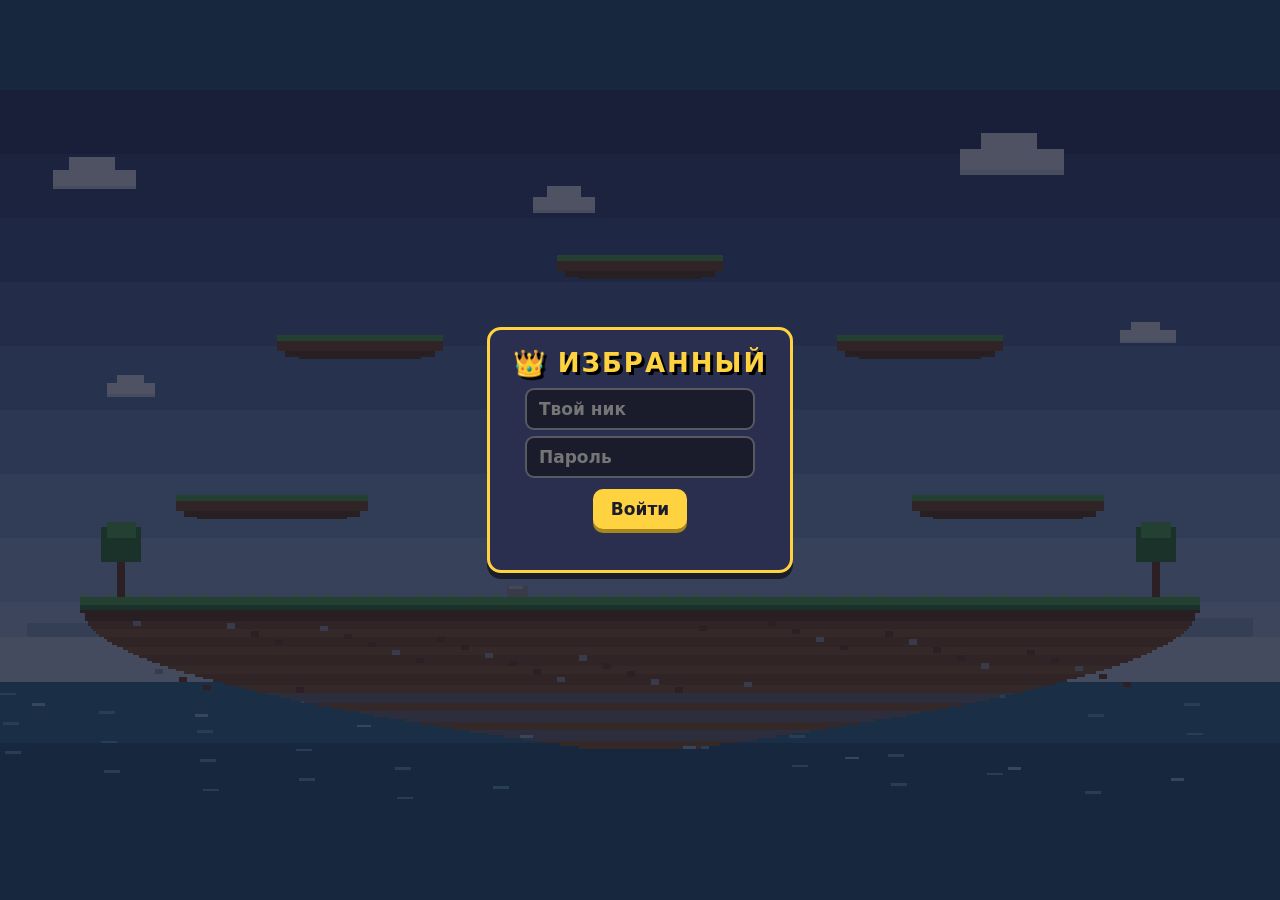
==== izbrannyi.html @ e449ff24 "build: single-file HTML bundle Co-Authored-By: Claude Opus 5.5 <noreply@anthropic.com> Claude-Sessio" ====
<!doctype html>
<html lang="ru">
<head>
<meta charset="utf-8">
<meta name="viewport" content="width=device-width,initial-scale=1,maximum-scale=1,user-scalable=no,viewport-fit=cover">
<meta name="theme-color" content="#1a1c2c">
<meta name="apple-mobile-web-app-capable" content="yes">
<title>Избранный</title>
<style>html,body{margin:0;height:100%;background:#1a1c2c;overflow:hidden;touch-action:none;user-select:none;-webkit-user-select:none;-webkit-touch-callout:none;font-family:system-ui,sans-serif;color:#fff}
#game{position:fixed;inset:0;width:100vw;height:100dvh;display:block;image-rendering:pixelated}
.hidden{display:none!important}
#joy-zone{position:fixed;left:0;top:0;width:50vw;height:100dvh}
#joy-base{position:absolute;width:110px;height:110px;margin:-55px 0 0 -55px;border-radius:50%;background:rgba(255,255,255,.12);border:2px solid rgba(255,255,255,.3);display:none}
#joy-knob{position:absolute;left:50%;top:50%;width:48px;height:48px;margin:-24px 0 0 -24px;border-radius:50%;background:rgba(255,255,255,.45)}
#buttons{position:fixed;right:calc(18px + env(safe-area-inset-right));bottom:18px;display:grid;grid-template-columns:auto auto;gap:12px;align-items:end}
.btn{width:68px;height:68px;border-radius:50%;border:3px solid #fff8;background:#0006;color:#fff;font:bold 26px system-ui;touch-action:none;padding:0}
.btn.big{width:84px;height:84px;grid-column:2;grid-row:2}
.btn.small{width:58px;height:58px;font-size:24px;grid-column:2;grid-row:1;justify-self:center}
#btn-a{grid-column:1;grid-row:2}
.btn.on{background:#fff4}
.btn.cd{opacity:.45}
.exit{position:fixed;right:calc(10px + env(safe-area-inset-right));top:8px;width:34px;height:34px;border-radius:8px;border:2px solid #fff6;background:#0006;color:#fff;font-size:16px}
@media (pointer:fine){#joy-zone,#buttons{display:none}}
.screen{position:fixed;inset:0;display:flex;align-items:center;justify-content:center;background:rgba(20,22,40,.72);padding:12px;box-sizing:border-box;touch-action:auto}
.panel{background:#2b2f4f;border:3px solid #ffd23f;border-radius:14px;padding:14px 20px;min-width:260px;max-width:92vw;max-height:94dvh;overflow:auto;text-align:center;box-shadow:0 6px 0 #0008}
h1{margin:4px 0 10px;font-size:26px;color:#ffd23f;letter-spacing:2px;text-shadow:3px 3px 0 #000}
h2{margin:4px 0 8px;font-size:20px}
input,select{font:600 17px system-ui;padding:9px 12px;border-radius:9px;border:2px solid #fff4;background:#1a1c2c;color:#fff;margin:4px;box-sizing:border-box}
#in-nick,#in-pass{width:230px;display:block;margin:6px auto}
#in-code{width:110px;text-transform:uppercase;letter-spacing:3px;text-align:center}
.big-btn{font:bold 17px system-ui;padding:10px 18px;border-radius:10px;border:none;background:#ffd23f;color:#1a1c2c;margin:5px;box-shadow:0 4px 0 #a8861c}
.big-btn:active{transform:translateY(3px);box-shadow:0 1px 0 #a8861c}
.mid-btn{font:600 15px system-ui;padding:8px 14px;border-radius:9px;border:2px solid #fff6;background:#0004;color:#fff;margin:5px}
.row{display:flex;align-items:center;justify-content:center;flex-wrap:wrap}
.err{color:#ff6b6b;min-height:1em;margin:6px 0 0;font-weight:600}
.hint{color:#c9cbe0;margin:4px 0 8px;font-size:14px}
.code{color:#ffd23f;letter-spacing:4px;font-size:26px}
ul,ol{list-style:none;padding:0;margin:6px 0;text-align:left;min-width:220px}
li{padding:5px 8px;margin:3px 0;border-radius:7px;background:#0003;font-weight:600;display:flex;justify-content:space-between;gap:12px}
li .dot{display:inline-block;width:12px;height:12px;border-radius:3px;margin-right:6px;vertical-align:-1px}
body:not(.is-host) .host-only{display:none}
body.is-host .client-only{display:none}
#rotate{display:none;position:fixed;inset:0;background:#1a1c2c;color:#fff;font:600 20px system-ui;align-items:center;justify-content:center;text-align:center;padding:24px;z-index:9}
@media (orientation:portrait) and (pointer:coarse){#rotate{display:flex}}
</style>
</head>
<body>
<canvas id="game"></canvas>
<div id="controls" class="hidden">
  <div id="joy-zone"><div id="joy-base"><div id="joy-knob"></div></div></div>
  <div id="buttons">
    <button id="btn-b" class="btn small">⇢</button>
    <button id="btn-a" class="btn">✊</button>
    <button id="btn-jump" class="btn big">⤒</button>
  </div>
  <button id="btn-exit" class="exit">✕</button>
</div>

<div id="scr-login" class="screen">
  <div class="panel">
    <h1>👑 ИЗБРАННЫЙ</h1>
    <input id="in-nick" maxlength="12" placeholder="Твой ник" autocomplete="off">
    <input id="in-pass" type="password" inputmode="numeric" placeholder="Пароль" autocomplete="off">
    <button id="go-login" class="big-btn">Войти</button>
    <p id="login-err" class="err"></p>
  </div>
</div>

<div id="scr-menu" class="screen hidden">
  <div class="panel">
    <h1>👑 ИЗБРАННЫЙ</h1>
    <p class="hint">Привет, <b id="menu-nick"></b>!</p>
    <div class="row"><button id="go-bots" class="big-btn">🤖 Играть с ботами</button>
      <select id="bots-n"><option value="2">2 бота</option><option value="3" selected>3 бота</option><option value="4">4 бота</option><option value="5">5 ботов</option></select></div>
    <button id="go-host" class="big-btn">🌐 Создать комнату</button>
    <div class="row"><input id="in-code" maxlength="5" placeholder="КОД" autocomplete="off"><button id="go-join" class="big-btn">Войти</button></div>
    <p id="menu-err" class="err"></p>
  </div>
</div>

<div id="scr-lobby" class="screen hidden">
  <div class="panel">
    <h2>Комната <span id="lobby-code" class="code"></span></h2>
    <p class="hint" id="lobby-hint">Скажи код друзьям (и пароль)</p>
    <ul id="lobby-list"></ul>
    <div class="row host-only"><button id="bot-add" class="mid-btn">+ бот</button><button id="bot-del" class="mid-btn">− бот</button></div>
    <button id="go-start" class="big-btn host-only">▶ Начать</button>
    <button id="lobby-leave" class="mid-btn">Выйти</button>
  </div>
</div>

<div id="scr-results" class="screen hidden">
  <div class="panel">
    <h2>🏆 Итоги матча</h2>
    <ol id="res-list"></ol>
    <p id="res-awards" class="hint"></p>
    <button id="go-rematch" class="big-btn host-only">🔁 Реванш</button>
    <p class="hint client-only">Ждём, пока хост начнёт реванш…</p>
    <button id="res-menu" class="mid-btn">В меню</button>
  </div>
</div>

<div id="rotate">Поверни телефон горизонтально ↻</div>

<script>(()=>{function e(e,t,n,r){Object.defineProperty(e,t,{get:n,set:r,enumerable:!0,configurable:!0})}function t(e){return e&&e.__esModule?e.default:e}class n{constructor(){this.chunkedMTU=16300,this._dataCount=1,this.chunk=e=>{let t=[],n=e.byteLength,r=Math.ceil(n/this.chunkedMTU),i=0,o=0;for(;o<n;){let s=Math.min(n,o+this.chunkedMTU),a=e.slice(o,s),c={__peerData:this._dataCount,n:i,data:a,total:r};t.push(c),o=s,i++}return this._dataCount++,t}}}class r{append_buffer(e){this.flush(),this._parts.push(e)}append(e){this._pieces.push(e)}flush(){if(this._pieces.length>0){let e=new Uint8Array(this._pieces);this._parts.push(e),this._pieces=[]}}toArrayBuffer(){let e=[];for(let t of this._parts)e.push(t);return function(e){let t=0;for(let n of e)t+=n.byteLength;let n=new Uint8Array(t),r=0;for(let t of e){let e=new Uint8Array(t.buffer,t.byteOffset,t.byteLength);n.set(e,r),r+=t.byteLength}return n}(e).buffer}constructor(){this.encoder=new TextEncoder,this._pieces=[],this._parts=[]}}function i(e){return new s(e).unpack()}function o(e){let t=new a,n=t.pack(e);return n instanceof Promise?n.then(()=>t.getBuffer()):t.getBuffer()}class s{unpack(){let e;let t=this.unpack_uint8();if(t<128)return t;if((224^t)<32)return(224^t)-32;if((e=160^t)<=15)return this.unpack_raw(e);if((e=176^t)<=15)return this.unpack_string(e);if((e=144^t)<=15)return this.unpack_array(e);if((e=128^t)<=15)return this.unpack_map(e);switch(t){case 192:return null;case 193:case 212:case 213:case 214:case 215:return;case 194:return!1;case 195:return!0;case 202:return this.unpack_float();case 203:return this.unpack_double();case 204:return this.unpack_uint8();case 205:return this.unpack_uint16();case 206:return this.unpack_uint32();case 207:return this.unpack_uint64();case 208:return this.unpack_int8();case 209:return this.unpack_int16();case 210:return this.unpack_int32();case 211:return this.unpack_int64();case 216:return e=this.unpack_uint16(),this.unpack_string(e);case 217:return e=this.unpack_uint32(),this.unpack_string(e);case 218:return e=this.unpack_uint16(),this.unpack_raw(e);case 219:return e=this.unpack_uint32(),this.unpack_raw(e);case 220:return e=this.unpack_uint16(),this.unpack_array(e);case 221:return e=this.unpack_uint32(),this.unpack_array(e);case 222:return e=this.unpack_uint16(),this.unpack_map(e);case 223:return e=this.unpack_uint32(),this.unpack_map(e)}}unpack_uint8(){let e=255&this.dataView[this.index];return this.index++,e}unpack_uint16(){let e=this.read(2),t=(255&e[0])*256+(255&e[1]);return this.index+=2,t}unpack_uint32(){let e=this.read(4),t=((256*e[0]+e[1])*256+e[2])*256+e[3];return this.index+=4,t}unpack_uint64(){let e=this.read(8),t=((((((256*e[0]+e[1])*256+e[2])*256+e[3])*256+e[4])*256+e[5])*256+e[6])*256+e[7];return this.index+=8,t}unpack_int8(){let e=this.unpack_uint8();return e<128?e:e-256}unpack_int16(){let e=this.unpack_uint16();return e<32768?e:e-65536}unpack_int32(){let e=this.unpack_uint32();return e<2147483648?e:e-4294967296}unpack_int64(){let e=this.unpack_uint64();return e<0x7fffffffffffffff?e:e-18446744073709552e3}unpack_raw(e){if(this.length<this.index+e)throw Error(`BinaryPackFailure: index is out of range ${this.index} ${e} ${this.length}`);let t=this.dataBuffer.slice(this.index,this.index+e);return this.index+=e,t}unpack_string(e){let t,n;let r=this.read(e),i=0,o="";for(;i<e;)(t=r[i])<160?(n=t,i++):(192^t)<32?(n=(31&t)<<6|63&r[i+1],i+=2):(224^t)<16?(n=(15&t)<<12|(63&r[i+1])<<6|63&r[i+2],i+=3):(n=(7&t)<<18|(63&r[i+1])<<12|(63&r[i+2])<<6|63&r[i+3],i+=4),o+=String.fromCodePoint(n);return this.index+=e,o}unpack_array(e){let t=Array(e);for(let n=0;n<e;n++)t[n]=this.unpack();return t}unpack_map(e){let t={};for(let n=0;n<e;n++)t[this.unpack()]=this.unpack();return t}unpack_float(){let e=this.unpack_uint32();return(0==e>>31?1:-1)*(8388607&e|8388608)*2**((e>>23&255)-127-23)}unpack_double(){let e=this.unpack_uint32(),t=this.unpack_uint32(),n=(e>>20&2047)-1023;return(0==e>>31?1:-1)*((1048575&e|1048576)*2**(n-20)+t*2**(n-52))}read(e){let t=this.index;if(t+e<=this.length)return this.dataView.subarray(t,t+e);throw Error("BinaryPackFailure: read index out of range")}constructor(e){this.index=0,this.dataBuffer=e,this.dataView=new Uint8Array(this.dataBuffer),this.length=this.dataBuffer.byteLength}}class a{getBuffer(){return this._bufferBuilder.toArrayBuffer()}pack(e){if("string"==typeof e)this.pack_string(e);else if("number"==typeof e)Math.floor(e)===e?this.pack_integer(e):this.pack_double(e);else if("boolean"==typeof e)!0===e?this._bufferBuilder.append(195):!1===e&&this._bufferBuilder.append(194);else if(void 0===e)this._bufferBuilder.append(192);else if("object"==typeof e){if(null===e)this._bufferBuilder.append(192);else{let t=e.constructor;if(e instanceof Array){let t=this.pack_array(e);if(t instanceof Promise)return t.then(()=>this._bufferBuilder.flush())}else if(e instanceof ArrayBuffer)this.pack_bin(new Uint8Array(e));else if("BYTES_PER_ELEMENT"in e)this.pack_bin(new Uint8Array(e.buffer,e.byteOffset,e.byteLength));else if(e instanceof Date)this.pack_string(e.toString());else if(e instanceof Blob)return e.arrayBuffer().then(e=>{this.pack_bin(new Uint8Array(e)),this._bufferBuilder.flush()});else if(t==Object||t.toString().startsWith("class")){let t=this.pack_object(e);if(t instanceof Promise)return t.then(()=>this._bufferBuilder.flush())}else throw Error(`Type "${t.toString()}" not yet supported`)}}else throw Error(`Type "${typeof e}" not yet supported`);this._bufferBuilder.flush()}pack_bin(e){let t=e.length;if(t<=15)this.pack_uint8(160+t);else if(t<=65535)this._bufferBuilder.append(218),this.pack_uint16(t);else if(t<=4294967295)this._bufferBuilder.append(219),this.pack_uint32(t);else throw Error("Invalid length");this._bufferBuilder.append_buffer(e)}pack_string(e){let t=this._textEncoder.encode(e),n=t.length;if(n<=15)this.pack_uint8(176+n);else if(n<=65535)this._bufferBuilder.append(216),this.pack_uint16(n);else if(n<=4294967295)this._bufferBuilder.append(217),this.pack_uint32(n);else throw Error("Invalid length");this._bufferBuilder.append_buffer(t)}pack_array(e){let t=e.length;if(t<=15)this.pack_uint8(144+t);else if(t<=65535)this._bufferBuilder.append(220),this.pack_uint16(t);else if(t<=4294967295)this._bufferBuilder.append(221),this.pack_uint32(t);else throw Error("Invalid length");let n=r=>{if(r<t){let t=this.pack(e[r]);return t instanceof Promise?t.then(()=>n(r+1)):n(r+1)}};return n(0)}pack_integer(e){if(e>=-32&&e<=127)this._bufferBuilder.append(255&e);else if(e>=0&&e<=255)this._bufferBuilder.append(204),this.pack_uint8(e);else if(e>=-128&&e<=127)this._bufferBuilder.append(208),this.pack_int8(e);else if(e>=0&&e<=65535)this._bufferBuilder.append(205),this.pack_uint16(e);else if(e>=-32768&&e<=32767)this._bufferBuilder.append(209),this.pack_int16(e);else if(e>=0&&e<=4294967295)this._bufferBuilder.append(206),this.pack_uint32(e);else if(e>=-2147483648&&e<=2147483647)this._bufferBuilder.append(210),this.pack_int32(e);else if(e>=-0x8000000000000000&&e<=0x7fffffffffffffff)this._bufferBuilder.append(211),this.pack_int64(e);else if(e>=0&&e<=18446744073709552e3)this._bufferBuilder.append(207),this.pack_uint64(e);else throw Error("Invalid integer")}pack_double(e){let t=0;e<0&&(t=1,e=-e);let n=Math.floor(Math.log(e)/Math.LN2),r=Math.floor((e/2**n-1)*4503599627370496),i=t<<31|n+1023<<20|r/4294967296&1048575;this._bufferBuilder.append(203),this.pack_int32(i),this.pack_int32(r%4294967296)}pack_object(e){let t=Object.keys(e),n=t.length;if(n<=15)this.pack_uint8(128+n);else if(n<=65535)this._bufferBuilder.append(222),this.pack_uint16(n);else if(n<=4294967295)this._bufferBuilder.append(223),this.pack_uint32(n);else throw Error("Invalid length");let r=n=>{if(n<t.length){let i=t[n];if(e.hasOwnProperty(i)){this.pack(i);let t=this.pack(e[i]);if(t instanceof Promise)return t.then(()=>r(n+1))}return r(n+1)}};return r(0)}pack_uint8(e){this._bufferBuilder.append(e)}pack_uint16(e){this._bufferBuilder.append(e>>8),this._bufferBuilder.append(255&e)}pack_uint32(e){let t=4294967295&e;this._bufferBuilder.append((4278190080&t)>>>24),this._bufferBuilder.append((16711680&t)>>>16),this._bufferBuilder.append((65280&t)>>>8),this._bufferBuilder.append(255&t)}pack_uint64(e){let t=e/4294967296,n=e%4294967296;this._bufferBuilder.append((4278190080&t)>>>24),this._bufferBuilder.append((16711680&t)>>>16),this._bufferBuilder.append((65280&t)>>>8),this._bufferBuilder.append(255&t),this._bufferBuilder.append((4278190080&n)>>>24),this._bufferBuilder.append((16711680&n)>>>16),this._bufferBuilder.append((65280&n)>>>8),this._bufferBuilder.append(255&n)}pack_int8(e){this._bufferBuilder.append(255&e)}pack_int16(e){this._bufferBuilder.append((65280&e)>>8),this._bufferBuilder.append(255&e)}pack_int32(e){this._bufferBuilder.append(e>>>24&255),this._bufferBuilder.append((16711680&e)>>>16),this._bufferBuilder.append((65280&e)>>>8),this._bufferBuilder.append(255&e)}pack_int64(e){let t=Math.floor(e/4294967296),n=e%4294967296;this._bufferBuilder.append((4278190080&t)>>>24),this._bufferBuilder.append((16711680&t)>>>16),this._bufferBuilder.append((65280&t)>>>8),this._bufferBuilder.append(255&t),this._bufferBuilder.append((4278190080&n)>>>24),this._bufferBuilder.append((16711680&n)>>>16),this._bufferBuilder.append((65280&n)>>>8),this._bufferBuilder.append(255&n)}constructor(){this._bufferBuilder=new r,this._textEncoder=new TextEncoder}}let c=!0,l=!0;function p(e,t,n){let r=e.match(t);return r&&r.length>=n&&parseInt(r[n],10)}function d(e,t,n){if(!e.RTCPeerConnection)return;let r=e.RTCPeerConnection.prototype,i=r.addEventListener;r.addEventListener=function(e,r){if(e!==t)return i.apply(this,arguments);let o=e=>{let t=n(e);t&&(r.handleEvent?r.handleEvent(t):r(t))};return this._eventMap=this._eventMap||{},this._eventMap[t]||(this._eventMap[t]=new Map),this._eventMap[t].set(r,o),i.apply(this,[e,o])};let o=r.removeEventListener;r.removeEventListener=function(e,n){if(e!==t||!this._eventMap||!this._eventMap[t]||!this._eventMap[t].has(n))return o.apply(this,arguments);let r=this._eventMap[t].get(n);return this._eventMap[t].delete(n),0===this._eventMap[t].size&&delete this._eventMap[t],0===Object.keys(this._eventMap).length&&delete this._eventMap,o.apply(this,[e,r])},Object.defineProperty(r,"on"+t,{get(){return this["_on"+t]},set(e){this["_on"+t]&&(this.removeEventListener(t,this["_on"+t]),delete this["_on"+t]),e&&this.addEventListener(t,this["_on"+t]=e)},enumerable:!0,configurable:!0})}function h(e){return"boolean"!=typeof e?Error("Argument type: "+typeof e+". Please use a boolean."):(c=e,e?"adapter.js logging disabled":"adapter.js logging enabled")}function u(e){return"boolean"!=typeof e?Error("Argument type: "+typeof e+". Please use a boolean."):(l=!e,"adapter.js deprecation warnings "+(e?"disabled":"enabled"))}function f(){"object"!=typeof window||c||"undefined"==typeof console||"function"!=typeof console.log||console.log.apply(console,arguments)}function m(e,t){l&&console.warn(e+" is deprecated, please use "+t+" instead.")}function g(e){return"[object Object]"===Object.prototype.toString.call(e)}function y(e,t,n){let r=n?"outbound-rtp":"inbound-rtp",i=new Map;if(null===t)return i;let o=[];return e.forEach(e=>{"track"===e.type&&e.trackIdentifier===t.id&&o.push(e)}),o.forEach(t=>{e.forEach(n=>{n.type===r&&n.trackId===t.id&&function e(t,n,r){!n||r.has(n.id)||(r.set(n.id,n),Object.keys(n).forEach(i=>{i.endsWith("Id")?e(t,t.get(n[i]),r):i.endsWith("Ids")&&n[i].forEach(n=>{e(t,t.get(n),r)})}))}(e,n,i)})}),i}var _,C,b,v,k,T,S,R,P,w,E,D,x,I,M,O,j={};function L(e,t){let n=e&&e.navigator;if(!n.mediaDevices)return;let r=function(e){if("object"!=typeof e||e.mandatory||e.optional)return e;let t={};return Object.keys(e).forEach(n=>{if("require"===n||"advanced"===n||"mediaSource"===n)return;let r="object"==typeof e[n]?e[n]:{ideal:e[n]};void 0!==r.exact&&"number"==typeof r.exact&&(r.min=r.max=r.exact);let i=function(e,t){return e?e+t.charAt(0).toUpperCase()+t.slice(1):"deviceId"===t?"sourceId":t};if(void 0!==r.ideal){t.optional=t.optional||[];let e={};"number"==typeof r.ideal?(e[i("min",n)]=r.ideal,t.optional.push(e),(e={})[i("max",n)]=r.ideal):e[i("",n)]=r.ideal,t.optional.push(e)}void 0!==r.exact&&"number"!=typeof r.exact?(t.mandatory=t.mandatory||{},t.mandatory[i("",n)]=r.exact):["min","max"].forEach(e=>{void 0!==r[e]&&(t.mandatory=t.mandatory||{},t.mandatory[i(e,n)]=r[e])})}),e.advanced&&(t.optional=(t.optional||[]).concat(e.advanced)),t},i=function(e,i){if(t.version>=61)return i(e);if((e=JSON.parse(JSON.stringify(e)))&&"object"==typeof e.audio){let t=function(e,t,n){t in e&&!(n in e)&&(e[n]=e[t],delete e[t])};t((e=JSON.parse(JSON.stringify(e))).audio,"autoGainControl","googAutoGainControl"),t(e.audio,"noiseSuppression","googNoiseSuppression"),e.audio=r(e.audio)}if(e&&"object"==typeof e.video){let o=e.video.facingMode;o=o&&("object"==typeof o?o:{ideal:o});let s=t.version<66;if(o&&("user"===o.exact||"environment"===o.exact||"user"===o.ideal||"environment"===o.ideal)&&!(n.mediaDevices.getSupportedConstraints&&n.mediaDevices.getSupportedConstraints().facingMode&&!s)){let t;if(delete e.video.facingMode,"environment"===o.exact||"environment"===o.ideal?t=["back","rear"]:("user"===o.exact||"user"===o.ideal)&&(t=["front"]),t)return n.mediaDevices.enumerateDevices().then(n=>{let s=(n=n.filter(e=>"videoinput"===e.kind)).find(e=>t.some(t=>e.label.toLowerCase().includes(t)));return!s&&n.length&&t.includes("back")&&(s=n[n.length-1]),s&&(e.video.deviceId=o.exact?{exact:s.deviceId}:{ideal:s.deviceId}),e.video=r(e.video),f("chrome: "+JSON.stringify(e)),i(e)})}e.video=r(e.video)}return f("chrome: "+JSON.stringify(e)),i(e)},o=function(e){return t.version>=64?e:{name:({PermissionDeniedError:"NotAllowedError",PermissionDismissedError:"NotAllowedError",InvalidStateError:"NotAllowedError",DevicesNotFoundError:"NotFoundError",ConstraintNotSatisfiedError:"OverconstrainedError",TrackStartError:"NotReadableError",MediaDeviceFailedDueToShutdown:"NotAllowedError",MediaDeviceKillSwitchOn:"NotAllowedError",TabCaptureError:"AbortError",ScreenCaptureError:"AbortError",DeviceCaptureError:"AbortError"})[e.name]||e.name,message:e.message,constraint:e.constraint||e.constraintName,toString(){return this.name+(this.message&&": ")+this.message}}};if(n.getUserMedia=(function(e,t,r){i(e,e=>{n.webkitGetUserMedia(e,t,e=>{r&&r(o(e))})})}).bind(n),n.mediaDevices.getUserMedia){let e=n.mediaDevices.getUserMedia.bind(n.mediaDevices);n.mediaDevices.getUserMedia=function(t){return i(t,t=>e(t).then(e=>{if(t.audio&&!e.getAudioTracks().length||t.video&&!e.getVideoTracks().length)throw e.getTracks().forEach(e=>{e.stop()}),new DOMException("","NotFoundError");return e},e=>Promise.reject(o(e))))}}}function A(e){e.MediaStream=e.MediaStream||e.webkitMediaStream}function B(e){if("object"!=typeof e||!e.RTCPeerConnection||"ontrack"in e.RTCPeerConnection.prototype)d(e,"track",e=>(e.transceiver||Object.defineProperty(e,"transceiver",{value:{receiver:e.receiver}}),e));else{Object.defineProperty(e.RTCPeerConnection.prototype,"ontrack",{get(){return this._ontrack},set(e){this._ontrack&&this.removeEventListener("track",this._ontrack),this.addEventListener("track",this._ontrack=e)},enumerable:!0,configurable:!0});let t=e.RTCPeerConnection.prototype.setRemoteDescription;e.RTCPeerConnection.prototype.setRemoteDescription=function(){return this._ontrackpoly||(this._ontrackpoly=t=>{t.stream.addEventListener("addtrack",n=>{let r;r=e.RTCPeerConnection.prototype.getReceivers?this.getReceivers().find(e=>e.track&&e.track.id===n.track.id):{track:n.track};let i=new Event("track");i.track=n.track,i.receiver=r,i.transceiver={receiver:r},i.streams=[t.stream],this.dispatchEvent(i)}),t.stream.getTracks().forEach(n=>{let r;r=e.RTCPeerConnection.prototype.getReceivers?this.getReceivers().find(e=>e.track&&e.track.id===n.id):{track:n};let i=new Event("track");i.track=n,i.receiver=r,i.transceiver={receiver:r},i.streams=[t.stream],this.dispatchEvent(i)})},this.addEventListener("addstream",this._ontrackpoly)),t.apply(this,arguments)}}}function F(e){if("object"==typeof e&&e.RTCPeerConnection&&!("getSenders"in e.RTCPeerConnection.prototype)&&"createDTMFSender"in e.RTCPeerConnection.prototype){let t=function(e,t){return{track:t,get dtmf(){return void 0===this._dtmf&&("audio"===t.kind?this._dtmf=e.createDTMFSender(t):this._dtmf=null),this._dtmf},_pc:e}};if(!e.RTCPeerConnection.prototype.getSenders){e.RTCPeerConnection.prototype.getSenders=function(){return this._senders=this._senders||[],this._senders.slice()};let n=e.RTCPeerConnection.prototype.addTrack;e.RTCPeerConnection.prototype.addTrack=function(e,r){let i=n.apply(this,arguments);return i||(i=t(this,e),this._senders.push(i)),i};let r=e.RTCPeerConnection.prototype.removeTrack;e.RTCPeerConnection.prototype.removeTrack=function(e){r.apply(this,arguments);let t=this._senders.indexOf(e);-1!==t&&this._senders.splice(t,1)}}let n=e.RTCPeerConnection.prototype.addStream;e.RTCPeerConnection.prototype.addStream=function(e){this._senders=this._senders||[],n.apply(this,[e]),e.getTracks().forEach(e=>{this._senders.push(t(this,e))})};let r=e.RTCPeerConnection.prototype.removeStream;e.RTCPeerConnection.prototype.removeStream=function(e){this._senders=this._senders||[],r.apply(this,[e]),e.getTracks().forEach(e=>{let t=this._senders.find(t=>t.track===e);t&&this._senders.splice(this._senders.indexOf(t),1)})}}else if("object"==typeof e&&e.RTCPeerConnection&&"getSenders"in e.RTCPeerConnection.prototype&&"createDTMFSender"in e.RTCPeerConnection.prototype&&e.RTCRtpSender&&!("dtmf"in e.RTCRtpSender.prototype)){let t=e.RTCPeerConnection.prototype.getSenders;e.RTCPeerConnection.prototype.getSenders=function(){let e=t.apply(this,[]);return e.forEach(e=>e._pc=this),e},Object.defineProperty(e.RTCRtpSender.prototype,"dtmf",{get(){return void 0===this._dtmf&&("audio"===this.track.kind?this._dtmf=this._pc.createDTMFSender(this.track):this._dtmf=null),this._dtmf}})}}function U(e){if(!("object"==typeof e&&e.RTCPeerConnection&&e.RTCRtpSender&&e.RTCRtpReceiver))return;if(!("getStats"in e.RTCRtpSender.prototype)){let t=e.RTCPeerConnection.prototype.getSenders;t&&(e.RTCPeerConnection.prototype.getSenders=function(){let e=t.apply(this,[]);return e.forEach(e=>e._pc=this),e});let n=e.RTCPeerConnection.prototype.addTrack;n&&(e.RTCPeerConnection.prototype.addTrack=function(){let e=n.apply(this,arguments);return e._pc=this,e}),e.RTCRtpSender.prototype.getStats=function(){let e=this;return this._pc.getStats().then(t=>y(t,e.track,!0))}}if(!("getStats"in e.RTCRtpReceiver.prototype)){let t=e.RTCPeerConnection.prototype.getReceivers;t&&(e.RTCPeerConnection.prototype.getReceivers=function(){let e=t.apply(this,[]);return e.forEach(e=>e._pc=this),e}),d(e,"track",e=>(e.receiver._pc=e.srcElement,e)),e.RTCRtpReceiver.prototype.getStats=function(){let e=this;return this._pc.getStats().then(t=>y(t,e.track,!1))}}if(!("getStats"in e.RTCRtpSender.prototype&&"getStats"in e.RTCRtpReceiver.prototype))return;let t=e.RTCPeerConnection.prototype.getStats;e.RTCPeerConnection.prototype.getStats=function(){if(arguments.length>0&&arguments[0]instanceof e.MediaStreamTrack){let e,t,n;let r=arguments[0];return(this.getSenders().forEach(t=>{t.track===r&&(e?n=!0:e=t)}),this.getReceivers().forEach(e=>(e.track===r&&(t?n=!0:t=e),e.track===r)),n||e&&t)?Promise.reject(new DOMException("There are more than one sender or receiver for the track.","InvalidAccessError")):e?e.getStats():t?t.getStats():Promise.reject(new DOMException("There is no sender or receiver for the track.","InvalidAccessError"))}return t.apply(this,arguments)}}function z(e){e.RTCPeerConnection.prototype.getLocalStreams=function(){return this._shimmedLocalStreams=this._shimmedLocalStreams||{},Object.keys(this._shimmedLocalStreams).map(e=>this._shimmedLocalStreams[e][0])};let t=e.RTCPeerConnection.prototype.addTrack;e.RTCPeerConnection.prototype.addTrack=function(e,n){if(!n)return t.apply(this,arguments);this._shimmedLocalStreams=this._shimmedLocalStreams||{};let r=t.apply(this,arguments);return this._shimmedLocalStreams[n.id]?-1===this._shimmedLocalStreams[n.id].indexOf(r)&&this._shimmedLocalStreams[n.id].push(r):this._shimmedLocalStreams[n.id]=[n,r],r};let n=e.RTCPeerConnection.prototype.addStream;e.RTCPeerConnection.prototype.addStream=function(e){this._shimmedLocalStreams=this._shimmedLocalStreams||{},e.getTracks().forEach(e=>{if(this.getSenders().find(t=>t.track===e))throw new DOMException("Track already exists.","InvalidAccessError")});let t=this.getSenders();n.apply(this,arguments);let r=this.getSenders().filter(e=>-1===t.indexOf(e));this._shimmedLocalStreams[e.id]=[e].concat(r)};let r=e.RTCPeerConnection.prototype.removeStream;e.RTCPeerConnection.prototype.removeStream=function(e){return this._shimmedLocalStreams=this._shimmedLocalStreams||{},delete this._shimmedLocalStreams[e.id],r.apply(this,arguments)};let i=e.RTCPeerConnection.prototype.removeTrack;e.RTCPeerConnection.prototype.removeTrack=function(e){return this._shimmedLocalStreams=this._shimmedLocalStreams||{},e&&Object.keys(this._shimmedLocalStreams).forEach(t=>{let n=this._shimmedLocalStreams[t].indexOf(e);-1!==n&&this._shimmedLocalStreams[t].splice(n,1),1===this._shimmedLocalStreams[t].length&&delete this._shimmedLocalStreams[t]}),i.apply(this,arguments)}}function N(e,t){if(!e.RTCPeerConnection)return;if(e.RTCPeerConnection.prototype.addTrack&&t.version>=65)return z(e);let n=e.RTCPeerConnection.prototype.getLocalStreams;e.RTCPeerConnection.prototype.getLocalStreams=function(){let e=n.apply(this);return this._reverseStreams=this._reverseStreams||{},e.map(e=>this._reverseStreams[e.id])};let r=e.RTCPeerConnection.prototype.addStream;e.RTCPeerConnection.prototype.addStream=function(t){if(this._streams=this._streams||{},this._reverseStreams=this._reverseStreams||{},t.getTracks().forEach(e=>{if(this.getSenders().find(t=>t.track===e))throw new DOMException("Track already exists.","InvalidAccessError")}),!this._reverseStreams[t.id]){let n=new e.MediaStream(t.getTracks());this._streams[t.id]=n,this._reverseStreams[n.id]=t,t=n}r.apply(this,[t])};let i=e.RTCPeerConnection.prototype.removeStream;function o(e,t){let n=t.sdp;return Object.keys(e._reverseStreams||[]).forEach(t=>{let r=e._reverseStreams[t],i=e._streams[r.id];n=n.replace(RegExp(i.id,"g"),r.id)}),new RTCSessionDescription({type:t.type,sdp:n})}e.RTCPeerConnection.prototype.removeStream=function(e){this._streams=this._streams||{},this._reverseStreams=this._reverseStreams||{},i.apply(this,[this._streams[e.id]||e]),delete this._reverseStreams[this._streams[e.id]?this._streams[e.id].id:e.id],delete this._streams[e.id]},e.RTCPeerConnection.prototype.addTrack=function(t,n){if("closed"===this.signalingState)throw new DOMException("The RTCPeerConnection's signalingState is 'closed'.","InvalidStateError");let r=[].slice.call(arguments,1);if(1!==r.length||!r[0].getTracks().find(e=>e===t))throw new DOMException("The adapter.js addTrack polyfill only supports a single  stream which is associated with the specified track.","NotSupportedError");if(this.getSenders().find(e=>e.track===t))throw new DOMException("Track already exists.","InvalidAccessError");this._streams=this._streams||{},this._reverseStreams=this._reverseStreams||{};let i=this._streams[n.id];if(i)i.addTrack(t),Promise.resolve().then(()=>{this.dispatchEvent(new Event("negotiationneeded"))});else{let r=new e.MediaStream([t]);this._streams[n.id]=r,this._reverseStreams[r.id]=n,this.addStream(r)}return this.getSenders().find(e=>e.track===t)},["createOffer","createAnswer"].forEach(function(t){let n=e.RTCPeerConnection.prototype[t];e.RTCPeerConnection.prototype[t]=({[t](){let e=arguments,t=arguments.length&&"function"==typeof arguments[0];return t?n.apply(this,[t=>{let n=o(this,t);e[0].apply(null,[n])},t=>{e[1]&&e[1].apply(null,t)},arguments[2]]):n.apply(this,arguments).then(e=>o(this,e))}})[t]});let s=e.RTCPeerConnection.prototype.setLocalDescription;e.RTCPeerConnection.prototype.setLocalDescription=function(){var e,t;let n;return arguments.length&&arguments[0].type&&(arguments[0]=(e=this,t=arguments[0],n=t.sdp,Object.keys(e._reverseStreams||[]).forEach(t=>{let r=e._reverseStreams[t],i=e._streams[r.id];n=n.replace(RegExp(r.id,"g"),i.id)}),new RTCSessionDescription({type:t.type,sdp:n}))),s.apply(this,arguments)};let a=Object.getOwnPropertyDescriptor(e.RTCPeerConnection.prototype,"localDescription");Object.defineProperty(e.RTCPeerConnection.prototype,"localDescription",{get(){let e=a.get.apply(this);return""===e.type?e:o(this,e)}}),e.RTCPeerConnection.prototype.removeTrack=function(e){let t;if("closed"===this.signalingState)throw new DOMException("The RTCPeerConnection's signalingState is 'closed'.","InvalidStateError");if(!e._pc)throw new DOMException("Argument 1 of RTCPeerConnection.removeTrack does not implement interface RTCRtpSender.","TypeError");if(e._pc!==this)throw new DOMException("Sender was not created by this connection.","InvalidAccessError");this._streams=this._streams||{},Object.keys(this._streams).forEach(n=>{this._streams[n].getTracks().find(t=>e.track===t)&&(t=this._streams[n])}),t&&(1===t.getTracks().length?this.removeStream(this._reverseStreams[t.id]):t.removeTrack(e.track),this.dispatchEvent(new Event("negotiationneeded")))}}function $(e,t){!e.RTCPeerConnection&&e.webkitRTCPeerConnection&&(e.RTCPeerConnection=e.webkitRTCPeerConnection),e.RTCPeerConnection&&t.version<53&&["setLocalDescription","setRemoteDescription","addIceCandidate"].forEach(function(t){let n=e.RTCPeerConnection.prototype[t];e.RTCPeerConnection.prototype[t]=({[t](){return arguments[0]=new("addIceCandidate"===t?e.RTCIceCandidate:e.RTCSessionDescription)(arguments[0]),n.apply(this,arguments)}})[t]})}function J(e,t){d(e,"negotiationneeded",e=>{let n=e.target;if(!(t.version<72)&&(!n.getConfiguration||"plan-b"!==n.getConfiguration().sdpSemantics)||"stable"===n.signalingState)return e})}e(j,"shimMediaStream",()=>A),e(j,"shimOnTrack",()=>B),e(j,"shimGetSendersWithDtmf",()=>F),e(j,"shimSenderReceiverGetStats",()=>U),e(j,"shimAddTrackRemoveTrackWithNative",()=>z),e(j,"shimAddTrackRemoveTrack",()=>N),e(j,"shimPeerConnection",()=>$),e(j,"fixNegotiationNeeded",()=>J),e(j,"shimGetUserMedia",()=>L);var V={};function G(e,t){let n=e&&e.navigator,r=e&&e.MediaStreamTrack;if(n.getUserMedia=function(e,t,r){m("navigator.getUserMedia","navigator.mediaDevices.getUserMedia"),n.mediaDevices.getUserMedia(e).then(t,r)},!(t.version>55&&"autoGainControl"in n.mediaDevices.getSupportedConstraints())){let e=function(e,t,n){t in e&&!(n in e)&&(e[n]=e[t],delete e[t])},t=n.mediaDevices.getUserMedia.bind(n.mediaDevices);if(n.mediaDevices.getUserMedia=function(n){return"object"==typeof n&&"object"==typeof n.audio&&(e((n=JSON.parse(JSON.stringify(n))).audio,"autoGainControl","mozAutoGainControl"),e(n.audio,"noiseSuppression","mozNoiseSuppression")),t(n)},r&&r.prototype.getSettings){let t=r.prototype.getSettings;r.prototype.getSettings=function(){let n=t.apply(this,arguments);return e(n,"mozAutoGainControl","autoGainControl"),e(n,"mozNoiseSuppression","noiseSuppression"),n}}if(r&&r.prototype.applyConstraints){let t=r.prototype.applyConstraints;r.prototype.applyConstraints=function(n){return"audio"===this.kind&&"object"==typeof n&&(e(n=JSON.parse(JSON.stringify(n)),"autoGainControl","mozAutoGainControl"),e(n,"noiseSuppression","mozNoiseSuppression")),t.apply(this,[n])}}}}function W(e,t){e.navigator.mediaDevices&&"getDisplayMedia"in e.navigator.mediaDevices||!e.navigator.mediaDevices||(e.navigator.mediaDevices.getDisplayMedia=function(n){if(!(n&&n.video)){let e=new DOMException("getDisplayMedia without video constraints is undefined");return e.name="NotFoundError",e.code=8,Promise.reject(e)}return!0===n.video?n.video={mediaSource:t}:n.video.mediaSource=t,e.navigator.mediaDevices.getUserMedia(n)})}function H(e){"object"==typeof e&&e.RTCTrackEvent&&"receiver"in e.RTCTrackEvent.prototype&&!("transceiver"in e.RTCTrackEvent.prototype)&&Object.defineProperty(e.RTCTrackEvent.prototype,"transceiver",{get(){return{receiver:this.receiver}}})}function Y(e,t){if("object"!=typeof e||!(e.RTCPeerConnection||e.mozRTCPeerConnection))return;!e.RTCPeerConnection&&e.mozRTCPeerConnection&&(e.RTCPeerConnection=e.mozRTCPeerConnection),t.version<53&&["setLocalDescription","setRemoteDescription","addIceCandidate"].forEach(function(t){let n=e.RTCPeerConnection.prototype[t];e.RTCPeerConnection.prototype[t]=({[t](){return arguments[0]=new("addIceCandidate"===t?e.RTCIceCandidate:e.RTCSessionDescription)(arguments[0]),n.apply(this,arguments)}})[t]});let n={inboundrtp:"inbound-rtp",outboundrtp:"outbound-rtp",candidatepair:"candidate-pair",localcandidate:"local-candidate",remotecandidate:"remote-candidate"},r=e.RTCPeerConnection.prototype.getStats;e.RTCPeerConnection.prototype.getStats=function(){let[e,i,o]=arguments;return r.apply(this,[e||null]).then(e=>{if(t.version<53&&!i)try{e.forEach(e=>{e.type=n[e.type]||e.type})}catch(t){if("TypeError"!==t.name)throw t;e.forEach((t,r)=>{e.set(r,Object.assign({},t,{type:n[t.type]||t.type}))})}return e}).then(i,o)}}function K(e){if(!("object"==typeof e&&e.RTCPeerConnection&&e.RTCRtpSender)||e.RTCRtpSender&&"getStats"in e.RTCRtpSender.prototype)return;let t=e.RTCPeerConnection.prototype.getSenders;t&&(e.RTCPeerConnection.prototype.getSenders=function(){let e=t.apply(this,[]);return e.forEach(e=>e._pc=this),e});let n=e.RTCPeerConnection.prototype.addTrack;n&&(e.RTCPeerConnection.prototype.addTrack=function(){let e=n.apply(this,arguments);return e._pc=this,e}),e.RTCRtpSender.prototype.getStats=function(){return this.track?this._pc.getStats(this.track):Promise.resolve(new Map)}}function X(e){if(!("object"==typeof e&&e.RTCPeerConnection&&e.RTCRtpSender)||e.RTCRtpSender&&"getStats"in e.RTCRtpReceiver.prototype)return;let t=e.RTCPeerConnection.prototype.getReceivers;t&&(e.RTCPeerConnection.prototype.getReceivers=function(){let e=t.apply(this,[]);return e.forEach(e=>e._pc=this),e}),d(e,"track",e=>(e.receiver._pc=e.srcElement,e)),e.RTCRtpReceiver.prototype.getStats=function(){return this._pc.getStats(this.track)}}function q(e){!e.RTCPeerConnection||"removeStream"in e.RTCPeerConnection.prototype||(e.RTCPeerConnection.prototype.removeStream=function(e){m("removeStream","removeTrack"),this.getSenders().forEach(t=>{t.track&&e.getTracks().includes(t.track)&&this.removeTrack(t)})})}function Q(e){e.DataChannel&&!e.RTCDataChannel&&(e.RTCDataChannel=e.DataChannel)}function Z(e){if(!("object"==typeof e&&e.RTCPeerConnection))return;let t=e.RTCPeerConnection.prototype.addTransceiver;t&&(e.RTCPeerConnection.prototype.addTransceiver=function(){this.setParametersPromises=[];let e=arguments[1]&&arguments[1].sendEncodings;void 0===e&&(e=[]);let n=(e=[...e]).length>0;n&&e.forEach(e=>{if("rid"in e&&!/^[a-z0-9]{0,16}$/i.test(e.rid))throw TypeError("Invalid RID value provided.");if("scaleResolutionDownBy"in e&&!(parseFloat(e.scaleResolutionDownBy)>=1))throw RangeError("scale_resolution_down_by must be >= 1.0");if("maxFramerate"in e&&!(parseFloat(e.maxFramerate)>=0))throw RangeError("max_framerate must be >= 0.0")});let r=t.apply(this,arguments);if(n){let{sender:t}=r,n=t.getParameters();"encodings"in n&&(1!==n.encodings.length||0!==Object.keys(n.encodings[0]).length)||(n.encodings=e,t.sendEncodings=e,this.setParametersPromises.push(t.setParameters(n).then(()=>{delete t.sendEncodings}).catch(()=>{delete t.sendEncodings})))}return r})}function ee(e){if(!("object"==typeof e&&e.RTCRtpSender))return;let t=e.RTCRtpSender.prototype.getParameters;t&&(e.RTCRtpSender.prototype.getParameters=function(){let e=t.apply(this,arguments);return"encodings"in e||(e.encodings=[].concat(this.sendEncodings||[{}])),e})}function et(e){if(!("object"==typeof e&&e.RTCPeerConnection))return;let t=e.RTCPeerConnection.prototype.createOffer;e.RTCPeerConnection.prototype.createOffer=function(){return this.setParametersPromises&&this.setParametersPromises.length?Promise.all(this.setParametersPromises).then(()=>t.apply(this,arguments)).finally(()=>{this.setParametersPromises=[]}):t.apply(this,arguments)}}function en(e){if(!("object"==typeof e&&e.RTCPeerConnection))return;let t=e.RTCPeerConnection.prototype.createAnswer;e.RTCPeerConnection.prototype.createAnswer=function(){return this.setParametersPromises&&this.setParametersPromises.length?Promise.all(this.setParametersPromises).then(()=>t.apply(this,arguments)).finally(()=>{this.setParametersPromises=[]}):t.apply(this,arguments)}}e(V,"shimOnTrack",()=>H),e(V,"shimPeerConnection",()=>Y),e(V,"shimSenderGetStats",()=>K),e(V,"shimReceiverGetStats",()=>X),e(V,"shimRemoveStream",()=>q),e(V,"shimRTCDataChannel",()=>Q),e(V,"shimAddTransceiver",()=>Z),e(V,"shimGetParameters",()=>ee),e(V,"shimCreateOffer",()=>et),e(V,"shimCreateAnswer",()=>en),e(V,"shimGetUserMedia",()=>G),e(V,"shimGetDisplayMedia",()=>W);var er={};function ei(e){if("object"==typeof e&&e.RTCPeerConnection){if("getLocalStreams"in e.RTCPeerConnection.prototype||(e.RTCPeerConnection.prototype.getLocalStreams=function(){return this._localStreams||(this._localStreams=[]),this._localStreams}),!("addStream"in e.RTCPeerConnection.prototype)){let t=e.RTCPeerConnection.prototype.addTrack;e.RTCPeerConnection.prototype.addStream=function(e){this._localStreams||(this._localStreams=[]),this._localStreams.includes(e)||this._localStreams.push(e),e.getAudioTracks().forEach(n=>t.call(this,n,e)),e.getVideoTracks().forEach(n=>t.call(this,n,e))},e.RTCPeerConnection.prototype.addTrack=function(e,...n){return n&&n.forEach(e=>{this._localStreams?this._localStreams.includes(e)||this._localStreams.push(e):this._localStreams=[e]}),t.apply(this,arguments)}}"removeStream"in e.RTCPeerConnection.prototype||(e.RTCPeerConnection.prototype.removeStream=function(e){this._localStreams||(this._localStreams=[]);let t=this._localStreams.indexOf(e);if(-1===t)return;this._localStreams.splice(t,1);let n=e.getTracks();this.getSenders().forEach(e=>{n.includes(e.track)&&this.removeTrack(e)})})}}function eo(e){if("object"==typeof e&&e.RTCPeerConnection&&("getRemoteStreams"in e.RTCPeerConnection.prototype||(e.RTCPeerConnection.prototype.getRemoteStreams=function(){return this._remoteStreams?this._remoteStreams:[]}),!("onaddstream"in e.RTCPeerConnection.prototype))){Object.defineProperty(e.RTCPeerConnection.prototype,"onaddstream",{get(){return this._onaddstream},set(e){this._onaddstream&&(this.removeEventListener("addstream",this._onaddstream),this.removeEventListener("track",this._onaddstreampoly)),this.addEventListener("addstream",this._onaddstream=e),this.addEventListener("track",this._onaddstreampoly=e=>{e.streams.forEach(e=>{if(this._remoteStreams||(this._remoteStreams=[]),this._remoteStreams.includes(e))return;this._remoteStreams.push(e);let t=new Event("addstream");t.stream=e,this.dispatchEvent(t)})})}});let t=e.RTCPeerConnection.prototype.setRemoteDescription;e.RTCPeerConnection.prototype.setRemoteDescription=function(){let e=this;return this._onaddstreampoly||this.addEventListener("track",this._onaddstreampoly=function(t){t.streams.forEach(t=>{if(e._remoteStreams||(e._remoteStreams=[]),e._remoteStreams.indexOf(t)>=0)return;e._remoteStreams.push(t);let n=new Event("addstream");n.stream=t,e.dispatchEvent(n)})}),t.apply(e,arguments)}}}function es(e){if("object"!=typeof e||!e.RTCPeerConnection)return;let t=e.RTCPeerConnection.prototype,n=t.createOffer,r=t.createAnswer,i=t.setLocalDescription,o=t.setRemoteDescription,s=t.addIceCandidate;t.createOffer=function(e,t){let r=arguments.length>=2?arguments[2]:arguments[0],i=n.apply(this,[r]);return t?(i.then(e,t),Promise.resolve()):i},t.createAnswer=function(e,t){let n=arguments.length>=2?arguments[2]:arguments[0],i=r.apply(this,[n]);return t?(i.then(e,t),Promise.resolve()):i};let a=function(e,t,n){let r=i.apply(this,[e]);return n?(r.then(t,n),Promise.resolve()):r};t.setLocalDescription=a,a=function(e,t,n){let r=o.apply(this,[e]);return n?(r.then(t,n),Promise.resolve()):r},t.setRemoteDescription=a,a=function(e,t,n){let r=s.apply(this,[e]);return n?(r.then(t,n),Promise.resolve()):r},t.addIceCandidate=a}function ea(e){let t=e&&e.navigator;if(t.mediaDevices&&t.mediaDevices.getUserMedia){let e=t.mediaDevices,n=e.getUserMedia.bind(e);t.mediaDevices.getUserMedia=e=>n(ec(e))}!t.getUserMedia&&t.mediaDevices&&t.mediaDevices.getUserMedia&&(t.getUserMedia=(function(e,n,r){t.mediaDevices.getUserMedia(e).then(n,r)}).bind(t))}function ec(e){return e&&void 0!==e.video?Object.assign({},e,{video:function e(t){return g(t)?Object.keys(t).reduce(function(n,r){let i=g(t[r]),o=i?e(t[r]):t[r],s=i&&!Object.keys(o).length;return void 0===o||s?n:Object.assign(n,{[r]:o})},{}):t}(e.video)}):e}function el(e){if(!e.RTCPeerConnection)return;let t=e.RTCPeerConnection;e.RTCPeerConnection=function(e,n){if(e&&e.iceServers){let t=[];for(let n=0;n<e.iceServers.length;n++){let r=e.iceServers[n];void 0===r.urls&&r.url?(m("RTCIceServer.url","RTCIceServer.urls"),(r=JSON.parse(JSON.stringify(r))).urls=r.url,delete r.url,t.push(r)):t.push(e.iceServers[n])}e.iceServers=t}return new t(e,n)},e.RTCPeerConnection.prototype=t.prototype,"generateCertificate"in t&&Object.defineProperty(e.RTCPeerConnection,"generateCertificate",{get:()=>t.generateCertificate})}function ep(e){"object"==typeof e&&e.RTCTrackEvent&&"receiver"in e.RTCTrackEvent.prototype&&!("transceiver"in e.RTCTrackEvent.prototype)&&Object.defineProperty(e.RTCTrackEvent.prototype,"transceiver",{get(){return{receiver:this.receiver}}})}function ed(e){let t=e.RTCPeerConnection.prototype.createOffer;e.RTCPeerConnection.prototype.createOffer=function(e){if(e){void 0!==e.offerToReceiveAudio&&(e.offerToReceiveAudio=!!e.offerToReceiveAudio);let t=this.getTransceivers().find(e=>"audio"===e.receiver.track.kind);!1===e.offerToReceiveAudio&&t?"sendrecv"===t.direction?t.setDirection?t.setDirection("sendonly"):t.direction="sendonly":"recvonly"===t.direction&&(t.setDirection?t.setDirection("inactive"):t.direction="inactive"):!0!==e.offerToReceiveAudio||t||this.addTransceiver("audio",{direction:"recvonly"}),void 0!==e.offerToReceiveVideo&&(e.offerToReceiveVideo=!!e.offerToReceiveVideo);let n=this.getTransceivers().find(e=>"video"===e.receiver.track.kind);!1===e.offerToReceiveVideo&&n?"sendrecv"===n.direction?n.setDirection?n.setDirection("sendonly"):n.direction="sendonly":"recvonly"===n.direction&&(n.setDirection?n.setDirection("inactive"):n.direction="inactive"):!0!==e.offerToReceiveVideo||n||this.addTransceiver("video",{direction:"recvonly"})}return t.apply(this,arguments)}}function eh(e){"object"!=typeof e||e.AudioContext||(e.AudioContext=e.webkitAudioContext)}e(er,"shimLocalStreamsAPI",()=>ei),e(er,"shimRemoteStreamsAPI",()=>eo),e(er,"shimCallbacksAPI",()=>es),e(er,"shimGetUserMedia",()=>ea),e(er,"shimConstraints",()=>ec),e(er,"shimRTCIceServerUrls",()=>el),e(er,"shimTrackEventTransceiver",()=>ep),e(er,"shimCreateOfferLegacy",()=>ed),e(er,"shimAudioContext",()=>eh);var eu={};e(eu,"shimRTCIceCandidate",()=>eg),e(eu,"shimRTCIceCandidateRelayProtocol",()=>ey),e(eu,"shimMaxMessageSize",()=>e_),e(eu,"shimSendThrowTypeError",()=>eC),e(eu,"shimConnectionState",()=>eb),e(eu,"removeExtmapAllowMixed",()=>ev),e(eu,"shimAddIceCandidateNullOrEmpty",()=>ek),e(eu,"shimParameterlessSetLocalDescription",()=>eT);var ef={};let em={};function eg(e){if(!e.RTCIceCandidate||e.RTCIceCandidate&&"foundation"in e.RTCIceCandidate.prototype)return;let n=e.RTCIceCandidate;e.RTCIceCandidate=function(e){if("object"==typeof e&&e.candidate&&0===e.candidate.indexOf("a=")&&((e=JSON.parse(JSON.stringify(e))).candidate=e.candidate.substring(2)),e.candidate&&e.candidate.length){let r=new n(e),i=t(ef).parseCandidate(e.candidate);for(let e in i)e in r||Object.defineProperty(r,e,{value:i[e]});return r.toJSON=function(){return{candidate:r.candidate,sdpMid:r.sdpMid,sdpMLineIndex:r.sdpMLineIndex,usernameFragment:r.usernameFragment}},r}return new n(e)},e.RTCIceCandidate.prototype=n.prototype,d(e,"icecandidate",t=>(t.candidate&&Object.defineProperty(t,"candidate",{value:new e.RTCIceCandidate(t.candidate),writable:"false"}),t))}function ey(e){!e.RTCIceCandidate||e.RTCIceCandidate&&"relayProtocol"in e.RTCIceCandidate.prototype||d(e,"icecandidate",e=>{if(e.candidate){let n=t(ef).parseCandidate(e.candidate.candidate);"relay"===n.type&&(e.candidate.relayProtocol=({0:"tls",1:"tcp",2:"udp"})[n.priority>>24])}return e})}function e_(e,n){if(!e.RTCPeerConnection)return;"sctp"in e.RTCPeerConnection.prototype||Object.defineProperty(e.RTCPeerConnection.prototype,"sctp",{get(){return void 0===this._sctp?null:this._sctp}});let r=function(e){if(!e||!e.sdp)return!1;let n=t(ef).splitSections(e.sdp);return n.shift(),n.some(e=>{let n=t(ef).parseMLine(e);return n&&"application"===n.kind&&-1!==n.protocol.indexOf("SCTP")})},i=function(e){let t=e.sdp.match(/mozilla...THIS_IS_SDPARTA-(\d+)/);if(null===t||t.length<2)return -1;let n=parseInt(t[1],10);return n!=n?-1:n},o=function(e){let t=65536;return"firefox"===n.browser&&(t=n.version<57?-1===e?16384:2147483637:n.version<60?57===n.version?65535:65536:2147483637),t},s=function(e,r){let i=65536;"firefox"===n.browser&&57===n.version&&(i=65535);let o=t(ef).matchPrefix(e.sdp,"a=max-message-size:");return o.length>0?i=parseInt(o[0].substring(19),10):"firefox"===n.browser&&-1!==r&&(i=2147483637),i},a=e.RTCPeerConnection.prototype.setRemoteDescription;e.RTCPeerConnection.prototype.setRemoteDescription=function(){if(this._sctp=null,"chrome"===n.browser&&n.version>=76){let{sdpSemantics:e}=this.getConfiguration();"plan-b"===e&&Object.defineProperty(this,"sctp",{get(){return void 0===this._sctp?null:this._sctp},enumerable:!0,configurable:!0})}if(r(arguments[0])){let e;let t=i(arguments[0]),n=o(t),r=s(arguments[0],t);e=0===n&&0===r?Number.POSITIVE_INFINITY:0===n||0===r?Math.max(n,r):Math.min(n,r);let a={};Object.defineProperty(a,"maxMessageSize",{get:()=>e}),this._sctp=a}return a.apply(this,arguments)}}function eC(e){if(!(e.RTCPeerConnection&&"createDataChannel"in e.RTCPeerConnection.prototype))return;function t(e,t){let n=e.send;e.send=function(){let r=arguments[0],i=r.length||r.size||r.byteLength;if("open"===e.readyState&&t.sctp&&i>t.sctp.maxMessageSize)throw TypeError("Message too large (can send a maximum of "+t.sctp.maxMessageSize+" bytes)");return n.apply(e,arguments)}}let n=e.RTCPeerConnection.prototype.createDataChannel;e.RTCPeerConnection.prototype.createDataChannel=function(){let e=n.apply(this,arguments);return t(e,this),e},d(e,"datachannel",e=>(t(e.channel,e.target),e))}function eb(e){if(!e.RTCPeerConnection||"connectionState"in e.RTCPeerConnection.prototype)return;let t=e.RTCPeerConnection.prototype;Object.defineProperty(t,"connectionState",{get(){return({completed:"connected",checking:"connecting"})[this.iceConnectionState]||this.iceConnectionState},enumerable:!0,configurable:!0}),Object.defineProperty(t,"onconnectionstatechange",{get(){return this._onconnectionstatechange||null},set(e){this._onconnectionstatechange&&(this.removeEventListener("connectionstatechange",this._onconnectionstatechange),delete this._onconnectionstatechange),e&&this.addEventListener("connectionstatechange",this._onconnectionstatechange=e)},enumerable:!0,configurable:!0}),["setLocalDescription","setRemoteDescription"].forEach(e=>{let n=t[e];t[e]=function(){return this._connectionstatechangepoly||(this._connectionstatechangepoly=e=>{let t=e.target;if(t._lastConnectionState!==t.connectionState){t._lastConnectionState=t.connectionState;let n=new Event("connectionstatechange",e);t.dispatchEvent(n)}return e},this.addEventListener("iceconnectionstatechange",this._connectionstatechangepoly)),n.apply(this,arguments)}})}function ev(e,t){if(!e.RTCPeerConnection||"chrome"===t.browser&&t.version>=71||"safari"===t.browser&&t.version>=605)return;let n=e.RTCPeerConnection.prototype.setRemoteDescription;e.RTCPeerConnection.prototype.setRemoteDescription=function(t){if(t&&t.sdp&&-1!==t.sdp.indexOf("\na=extmap-allow-mixed")){let n=t.sdp.split("\n").filter(e=>"a=extmap-allow-mixed"!==e.trim()).join("\n");e.RTCSessionDescription&&t instanceof e.RTCSessionDescription?arguments[0]=new e.RTCSessionDescription({type:t.type,sdp:n}):t.sdp=n}return n.apply(this,arguments)}}function ek(e,t){if(!(e.RTCPeerConnection&&e.RTCPeerConnection.prototype))return;let n=e.RTCPeerConnection.prototype.addIceCandidate;n&&0!==n.length&&(e.RTCPeerConnection.prototype.addIceCandidate=function(){return arguments[0]?("chrome"===t.browser&&t.version<78||"firefox"===t.browser&&t.version<68||"safari"===t.browser)&&arguments[0]&&""===arguments[0].candidate?Promise.resolve():n.apply(this,arguments):(arguments[1]&&arguments[1].apply(null),Promise.resolve())})}function eT(e,t){if(!(e.RTCPeerConnection&&e.RTCPeerConnection.prototype))return;let n=e.RTCPeerConnection.prototype.setLocalDescription;n&&0!==n.length&&(e.RTCPeerConnection.prototype.setLocalDescription=function(){let e=arguments[0]||{};if("object"!=typeof e||e.type&&e.sdp)return n.apply(this,arguments);if(!(e={type:e.type,sdp:e.sdp}).type)switch(this.signalingState){case"stable":case"have-local-offer":case"have-remote-pranswer":e.type="offer";break;default:e.type="answer"}return e.sdp||"offer"!==e.type&&"answer"!==e.type?n.apply(this,[e]):("offer"===e.type?this.createOffer:this.createAnswer).apply(this).then(e=>n.apply(this,[e]))})}em.generateIdentifier=function(){return Math.random().toString(36).substring(2,12)},em.localCName=em.generateIdentifier(),em.splitLines=function(e){return e.trim().split("\n").map(e=>e.trim())},em.splitSections=function(e){return e.split("\nm=").map((e,t)=>(t>0?"m="+e:e).trim()+"\r\n")},em.getDescription=function(e){let t=em.splitSections(e);return t&&t[0]},em.getMediaSections=function(e){let t=em.splitSections(e);return t.shift(),t},em.matchPrefix=function(e,t){return em.splitLines(e).filter(e=>0===e.indexOf(t))},em.parseCandidate=function(e){let t;let n={foundation:(t=0===e.indexOf("a=candidate:")?e.substring(12).split(" "):e.substring(10).split(" "))[0],component:{1:"rtp",2:"rtcp"}[t[1]]||t[1],protocol:t[2].toLowerCase(),priority:parseInt(t[3],10),ip:t[4],address:t[4],port:parseInt(t[5],10),type:t[7]};for(let e=8;e<t.length;e+=2)switch(t[e]){case"raddr":n.relatedAddress=t[e+1];break;case"rport":n.relatedPort=parseInt(t[e+1],10);break;case"tcptype":n.tcpType=t[e+1];break;case"ufrag":n.ufrag=t[e+1],n.usernameFragment=t[e+1];break;default:void 0===n[t[e]]&&(n[t[e]]=t[e+1])}return n},em.writeCandidate=function(e){let t=[];t.push(e.foundation);let n=e.component;"rtp"===n?t.push(1):"rtcp"===n?t.push(2):t.push(n),t.push(e.protocol.toUpperCase()),t.push(e.priority),t.push(e.address||e.ip),t.push(e.port);let r=e.type;return t.push("typ"),t.push(r),"host"!==r&&e.relatedAddress&&e.relatedPort&&(t.push("raddr"),t.push(e.relatedAddress),t.push("rport"),t.push(e.relatedPort)),e.tcpType&&"tcp"===e.protocol.toLowerCase()&&(t.push("tcptype"),t.push(e.tcpType)),(e.usernameFragment||e.ufrag)&&(t.push("ufrag"),t.push(e.usernameFragment||e.ufrag)),"candidate:"+t.join(" ")},em.parseIceOptions=function(e){return e.substring(14).split(" ")},em.parseRtpMap=function(e){let t=e.substring(9).split(" "),n={payloadType:parseInt(t.shift(),10)};return t=t[0].split("/"),n.name=t[0],n.clockRate=parseInt(t[1],10),n.channels=3===t.length?parseInt(t[2],10):1,n.numChannels=n.channels,n},em.writeRtpMap=function(e){let t=e.payloadType;void 0!==e.preferredPayloadType&&(t=e.preferredPayloadType);let n=e.channels||e.numChannels||1;return"a=rtpmap:"+t+" "+e.name+"/"+e.clockRate+(1!==n?"/"+n:"")+"\r\n"},em.parseExtmap=function(e){let t=e.substring(9).split(" ");return{id:parseInt(t[0],10),direction:t[0].indexOf("/")>0?t[0].split("/")[1]:"sendrecv",uri:t[1],attributes:t.slice(2).join(" ")}},em.writeExtmap=function(e){return"a=extmap:"+(e.id||e.preferredId)+(e.direction&&"sendrecv"!==e.direction?"/"+e.direction:"")+" "+e.uri+(e.attributes?" "+e.attributes:"")+"\r\n"},em.parseFmtp=function(e){let t;let n={},r=e.substring(e.indexOf(" ")+1).split(";");for(let e=0;e<r.length;e++)n[(t=r[e].trim().split("="))[0].trim()]=t[1];return n},em.writeFmtp=function(e){let t="",n=e.payloadType;if(void 0!==e.preferredPayloadType&&(n=e.preferredPayloadType),e.parameters&&Object.keys(e.parameters).length){let r=[];Object.keys(e.parameters).forEach(t=>{void 0!==e.parameters[t]?r.push(t+"="+e.parameters[t]):r.push(t)}),t+="a=fmtp:"+n+" "+r.join(";")+"\r\n"}return t},em.parseRtcpFb=function(e){let t=e.substring(e.indexOf(" ")+1).split(" ");return{type:t.shift(),parameter:t.join(" ")}},em.writeRtcpFb=function(e){let t="",n=e.payloadType;return void 0!==e.preferredPayloadType&&(n=e.preferredPayloadType),e.rtcpFeedback&&e.rtcpFeedback.length&&e.rtcpFeedback.forEach(e=>{t+="a=rtcp-fb:"+n+" "+e.type+(e.parameter&&e.parameter.length?" "+e.parameter:"")+"\r\n"}),t},em.parseSsrcMedia=function(e){let t=e.indexOf(" "),n={ssrc:parseInt(e.substring(7,t),10)},r=e.indexOf(":",t);return r>-1?(n.attribute=e.substring(t+1,r),n.value=e.substring(r+1)):n.attribute=e.substring(t+1),n},em.parseSsrcGroup=function(e){let t=e.substring(13).split(" ");return{semantics:t.shift(),ssrcs:t.map(e=>parseInt(e,10))}},em.getMid=function(e){let t=em.matchPrefix(e,"a=mid:")[0];if(t)return t.substring(6)},em.parseFingerprint=function(e){let t=e.substring(14).split(" ");return{algorithm:t[0].toLowerCase(),value:t[1].toUpperCase()}},em.getDtlsParameters=function(e,t){return{role:"auto",fingerprints:em.matchPrefix(e+t,"a=fingerprint:").map(em.parseFingerprint)}},em.writeDtlsParameters=function(e,t){let n="a=setup:"+t+"\r\n";return e.fingerprints.forEach(e=>{n+="a=fingerprint:"+e.algorithm+" "+e.value+"\r\n"}),n},em.parseCryptoLine=function(e){let t=e.substring(9).split(" ");return{tag:parseInt(t[0],10),cryptoSuite:t[1],keyParams:t[2],sessionParams:t.slice(3)}},em.writeCryptoLine=function(e){return"a=crypto:"+e.tag+" "+e.cryptoSuite+" "+("object"==typeof e.keyParams?em.writeCryptoKeyParams(e.keyParams):e.keyParams)+(e.sessionParams?" "+e.sessionParams.join(" "):"")+"\r\n"},em.parseCryptoKeyParams=function(e){if(0!==e.indexOf("inline:"))return null;let t=e.substring(7).split("|");return{keyMethod:"inline",keySalt:t[0],lifeTime:t[1],mkiValue:t[2]?t[2].split(":")[0]:void 0,mkiLength:t[2]?t[2].split(":")[1]:void 0}},em.writeCryptoKeyParams=function(e){return e.keyMethod+":"+e.keySalt+(e.lifeTime?"|"+e.lifeTime:"")+(e.mkiValue&&e.mkiLength?"|"+e.mkiValue+":"+e.mkiLength:"")},em.getCryptoParameters=function(e,t){return em.matchPrefix(e+t,"a=crypto:").map(em.parseCryptoLine)},em.getIceParameters=function(e,t){let n=em.matchPrefix(e+t,"a=ice-ufrag:")[0],r=em.matchPrefix(e+t,"a=ice-pwd:")[0];return n&&r?{usernameFragment:n.substring(12),password:r.substring(10)}:null},em.writeIceParameters=function(e){let t="a=ice-ufrag:"+e.usernameFragment+"\r\na=ice-pwd:"+e.password+"\r\n";return e.iceLite&&(t+="a=ice-lite\r\n"),t},em.parseRtpParameters=function(e){let t={codecs:[],headerExtensions:[],fecMechanisms:[],rtcp:[]},n=em.splitLines(e)[0].split(" ");t.profile=n[2];for(let r=3;r<n.length;r++){let i=n[r],o=em.matchPrefix(e,"a=rtpmap:"+i+" ")[0];if(o){let n=em.parseRtpMap(o),r=em.matchPrefix(e,"a=fmtp:"+i+" ");switch(n.parameters=r.length?em.parseFmtp(r[0]):{},n.rtcpFeedback=em.matchPrefix(e,"a=rtcp-fb:"+i+" ").map(em.parseRtcpFb),t.codecs.push(n),n.name.toUpperCase()){case"RED":case"ULPFEC":t.fecMechanisms.push(n.name.toUpperCase())}}}em.matchPrefix(e,"a=extmap:").forEach(e=>{t.headerExtensions.push(em.parseExtmap(e))});let r=em.matchPrefix(e,"a=rtcp-fb:* ").map(em.parseRtcpFb);return t.codecs.forEach(e=>{r.forEach(t=>{e.rtcpFeedback.find(e=>e.type===t.type&&e.parameter===t.parameter)||e.rtcpFeedback.push(t)})}),t},em.writeRtpDescription=function(e,t){let n="";n+="m="+e+" "+(t.codecs.length>0?"9":"0")+" "+(t.profile||"UDP/TLS/RTP/SAVPF")+" "+t.codecs.map(e=>void 0!==e.preferredPayloadType?e.preferredPayloadType:e.payloadType).join(" ")+"\r\nc=IN IP4 0.0.0.0\r\na=rtcp:9 IN IP4 0.0.0.0\r\n",t.codecs.forEach(e=>{n+=em.writeRtpMap(e)+em.writeFmtp(e)+em.writeRtcpFb(e)});let r=0;return t.codecs.forEach(e=>{e.maxptime>r&&(r=e.maxptime)}),r>0&&(n+="a=maxptime:"+r+"\r\n"),t.headerExtensions&&t.headerExtensions.forEach(e=>{n+=em.writeExtmap(e)}),n},em.parseRtpEncodingParameters=function(e){let t;let n=[],r=em.parseRtpParameters(e),i=-1!==r.fecMechanisms.indexOf("RED"),o=-1!==r.fecMechanisms.indexOf("ULPFEC"),s=em.matchPrefix(e,"a=ssrc:").map(e=>em.parseSsrcMedia(e)).filter(e=>"cname"===e.attribute),a=s.length>0&&s[0].ssrc,c=em.matchPrefix(e,"a=ssrc-group:FID").map(e=>e.substring(17).split(" ").map(e=>parseInt(e,10)));c.length>0&&c[0].length>1&&c[0][0]===a&&(t=c[0][1]),r.codecs.forEach(e=>{if("RTX"===e.name.toUpperCase()&&e.parameters.apt){let r={ssrc:a,codecPayloadType:parseInt(e.parameters.apt,10)};a&&t&&(r.rtx={ssrc:t}),n.push(r),i&&((r=JSON.parse(JSON.stringify(r))).fec={ssrc:a,mechanism:o?"red+ulpfec":"red"},n.push(r))}}),0===n.length&&a&&n.push({ssrc:a});let l=em.matchPrefix(e,"b=");return l.length&&(l=0===l[0].indexOf("b=TIAS:")?parseInt(l[0].substring(7),10):0===l[0].indexOf("b=AS:")?950*parseInt(l[0].substring(5),10)-16e3:void 0,n.forEach(e=>{e.maxBitrate=l})),n},em.parseRtcpParameters=function(e){let t={},n=em.matchPrefix(e,"a=ssrc:").map(e=>em.parseSsrcMedia(e)).filter(e=>"cname"===e.attribute)[0];n&&(t.cname=n.value,t.ssrc=n.ssrc);let r=em.matchPrefix(e,"a=rtcp-rsize");t.reducedSize=r.length>0,t.compound=0===r.length;let i=em.matchPrefix(e,"a=rtcp-mux");return t.mux=i.length>0,t},em.writeRtcpParameters=function(e){let t="";return e.reducedSize&&(t+="a=rtcp-rsize\r\n"),e.mux&&(t+="a=rtcp-mux\r\n"),void 0!==e.ssrc&&e.cname&&(t+="a=ssrc:"+e.ssrc+" cname:"+e.cname+"\r\n"),t},em.parseMsid=function(e){let t;let n=em.matchPrefix(e,"a=msid:");if(1===n.length)return{stream:(t=n[0].substring(7).split(" "))[0],track:t[1]};let r=em.matchPrefix(e,"a=ssrc:").map(e=>em.parseSsrcMedia(e)).filter(e=>"msid"===e.attribute);if(r.length>0)return{stream:(t=r[0].value.split(" "))[0],track:t[1]}},em.parseSctpDescription=function(e){let t;let n=em.parseMLine(e),r=em.matchPrefix(e,"a=max-message-size:");r.length>0&&(t=parseInt(r[0].substring(19),10)),isNaN(t)&&(t=65536);let i=em.matchPrefix(e,"a=sctp-port:");if(i.length>0)return{port:parseInt(i[0].substring(12),10),protocol:n.fmt,maxMessageSize:t};let o=em.matchPrefix(e,"a=sctpmap:");if(o.length>0){let e=o[0].substring(10).split(" ");return{port:parseInt(e[0],10),protocol:e[1],maxMessageSize:t}}},em.writeSctpDescription=function(e,t){let n=[];return n="DTLS/SCTP"!==e.protocol?["m="+e.kind+" 9 "+e.protocol+" "+t.protocol+"\r\n","c=IN IP4 0.0.0.0\r\n","a=sctp-port:"+t.port+"\r\n"]:["m="+e.kind+" 9 "+e.protocol+" "+t.port+"\r\n","c=IN IP4 0.0.0.0\r\n","a=sctpmap:"+t.port+" "+t.protocol+" 65535\r\n"],void 0!==t.maxMessageSize&&n.push("a=max-message-size:"+t.maxMessageSize+"\r\n"),n.join("")},em.generateSessionId=function(){return Math.random().toString().substr(2,22)},em.writeSessionBoilerplate=function(e,t,n){return"v=0\r\no="+(n||"thisisadapterortc")+" "+(e||em.generateSessionId())+" "+(void 0!==t?t:2)+" IN IP4 127.0.0.1\r\ns=-\r\nt=0 0\r\n"},em.getDirection=function(e,t){let n=em.splitLines(e);for(let e=0;e<n.length;e++)switch(n[e]){case"a=sendrecv":case"a=sendonly":case"a=recvonly":case"a=inactive":return n[e].substring(2)}return t?em.getDirection(t):"sendrecv"},em.getKind=function(e){return em.splitLines(e)[0].split(" ")[0].substring(2)},em.isRejected=function(e){return"0"===e.split(" ",2)[1]},em.parseMLine=function(e){let t=em.splitLines(e)[0].substring(2).split(" ");return{kind:t[0],port:parseInt(t[1],10),protocol:t[2],fmt:t.slice(3).join(" ")}},em.parseOLine=function(e){let t=em.matchPrefix(e,"o=")[0].substring(2).split(" ");return{username:t[0],sessionId:t[1],sessionVersion:parseInt(t[2],10),netType:t[3],addressType:t[4],address:t[5]}},em.isValidSDP=function(e){if("string"!=typeof e||0===e.length)return!1;let t=em.splitLines(e);for(let e=0;e<t.length;e++)if(t[e].length<2||"="!==t[e].charAt(1))return!1;return!0},ef=em;let eS=function({window:e}={},t={shimChrome:!0,shimFirefox:!0,shimSafari:!0}){let n=function(e){let t={browser:null,version:null};if(void 0===e||!e.navigator||!e.navigator.userAgent)return t.browser="Not a browser.",t;let{navigator:n}=e;if(n.userAgentData&&n.userAgentData.brands){let e=n.userAgentData.brands.find(e=>"Chromium"===e.brand);if(e)return{browser:"chrome",version:parseInt(e.version,10)}}return n.mozGetUserMedia?(t.browser="firefox",t.version=p(n.userAgent,/Firefox\/(\d+)\./,1)):n.webkitGetUserMedia||!1===e.isSecureContext&&e.webkitRTCPeerConnection?(t.browser="chrome",t.version=p(n.userAgent,/Chrom(e|ium)\/(\d+)\./,2)):e.RTCPeerConnection&&n.userAgent.match(/AppleWebKit\/(\d+)\./)?(t.browser="safari",t.version=p(n.userAgent,/AppleWebKit\/(\d+)\./,1),t.supportsUnifiedPlan=e.RTCRtpTransceiver&&"currentDirection"in e.RTCRtpTransceiver.prototype):t.browser="Not a supported browser.",t}(e),r={browserDetails:n,commonShim:eu,extractVersion:p,disableLog:h,disableWarnings:u,sdp:ef};switch(n.browser){case"chrome":if(!j||!j.shimPeerConnection||!t.shimChrome){f("Chrome shim is not included in this adapter release.");break}if(null===n.version){f("Chrome shim can not determine version, not shimming.");break}f("adapter.js shimming chrome."),r.browserShim=j,ek(e,n),eT(e,n),j.shimGetUserMedia(e,n),j.shimMediaStream(e,n),j.shimPeerConnection(e,n),j.shimOnTrack(e,n),j.shimAddTrackRemoveTrack(e,n),j.shimGetSendersWithDtmf(e,n),j.shimSenderReceiverGetStats(e,n),j.fixNegotiationNeeded(e,n),eg(e,n),ey(e,n),eb(e,n),e_(e,n),eC(e,n),ev(e,n);break;case"firefox":if(!V||!V.shimPeerConnection||!t.shimFirefox){f("Firefox shim is not included in this adapter release.");break}f("adapter.js shimming firefox."),r.browserShim=V,ek(e,n),eT(e,n),V.shimGetUserMedia(e,n),V.shimPeerConnection(e,n),V.shimOnTrack(e,n),V.shimRemoveStream(e,n),V.shimSenderGetStats(e,n),V.shimReceiverGetStats(e,n),V.shimRTCDataChannel(e,n),V.shimAddTransceiver(e,n),V.shimGetParameters(e,n),V.shimCreateOffer(e,n),V.shimCreateAnswer(e,n),eg(e,n),eb(e,n),e_(e,n),eC(e,n);break;case"safari":if(!er||!t.shimSafari){f("Safari shim is not included in this adapter release.");break}f("adapter.js shimming safari."),r.browserShim=er,ek(e,n),eT(e,n),er.shimRTCIceServerUrls(e,n),er.shimCreateOfferLegacy(e,n),er.shimCallbacksAPI(e,n),er.shimLocalStreamsAPI(e,n),er.shimRemoteStreamsAPI(e,n),er.shimTrackEventTransceiver(e,n),er.shimGetUserMedia(e,n),er.shimAudioContext(e,n),eg(e,n),ey(e,n),e_(e,n),eC(e,n),ev(e,n);break;default:f("Unsupported browser!")}return r}({window:"undefined"==typeof window?void 0:window}),eR=eS.default||eS,eP=new class{isWebRTCSupported(){return"undefined"!=typeof RTCPeerConnection}isBrowserSupported(){let e=this.getBrowser(),t=this.getVersion();return!!this.supportedBrowsers.includes(e)&&("chrome"===e?t>=this.minChromeVersion:"firefox"===e?t>=this.minFirefoxVersion:"safari"===e&&!this.isIOS&&t>=this.minSafariVersion)}getBrowser(){return eR.browserDetails.browser}getVersion(){return eR.browserDetails.version||0}isUnifiedPlanSupported(){let e;let t=this.getBrowser(),n=eR.browserDetails.version||0;if("chrome"===t&&n<this.minChromeVersion)return!1;if("firefox"===t&&n>=this.minFirefoxVersion)return!0;if(!window.RTCRtpTransceiver||!("currentDirection"in RTCRtpTransceiver.prototype))return!1;let r=!1;try{(e=new RTCPeerConnection).addTransceiver("audio"),r=!0}catch(e){}finally{e&&e.close()}return r}toString(){return`Supports:
    browser:${this.getBrowser()}
    version:${this.getVersion()}
    isIOS:${this.isIOS}
    isWebRTCSupported:${this.isWebRTCSupported()}
    isBrowserSupported:${this.isBrowserSupported()}
    isUnifiedPlanSupported:${this.isUnifiedPlanSupported()}`}constructor(){this.isIOS="undefined"!=typeof navigator&&["iPad","iPhone","iPod"].includes(navigator.platform),this.supportedBrowsers=["firefox","chrome","safari"],this.minFirefoxVersion=59,this.minChromeVersion=72,this.minSafariVersion=605}},ew=e=>!e||/^[A-Za-z0-9]+(?:[ _-][A-Za-z0-9]+)*$/.test(e),eE=()=>Math.random().toString(36).slice(2),eD={iceServers:[{urls:"stun:stun.l.google.com:19302"},{urls:["turn:eu-0.turn.peerjs.com:3478","turn:us-0.turn.peerjs.com:3478"],username:"peerjs",credential:"peerjsp"}],sdpSemantics:"unified-plan"},ex=new class extends n{noop(){}blobToArrayBuffer(e,t){let n=new FileReader;return n.onload=function(e){e.target&&t(e.target.result)},n.readAsArrayBuffer(e),n}binaryStringToArrayBuffer(e){let t=new Uint8Array(e.length);for(let n=0;n<e.length;n++)t[n]=255&e.charCodeAt(n);return t.buffer}isSecure(){return"https:"===location.protocol}constructor(...e){super(...e),this.CLOUD_HOST="0.peerjs.com",this.CLOUD_PORT=443,this.chunkedBrowsers={Chrome:1,chrome:1},this.defaultConfig=eD,this.browser=eP.getBrowser(),this.browserVersion=eP.getVersion(),this.pack=o,this.unpack=i,this.supports=function(){let e;let t={browser:eP.isBrowserSupported(),webRTC:eP.isWebRTCSupported(),audioVideo:!1,data:!1,binaryBlob:!1,reliable:!1};if(!t.webRTC)return t;try{let n;e=new RTCPeerConnection(eD),t.audioVideo=!0;try{n=e.createDataChannel("_PEERJSTEST",{ordered:!0}),t.data=!0,t.reliable=!!n.ordered;try{n.binaryType="blob",t.binaryBlob=!eP.isIOS}catch(e){}}catch(e){}finally{n&&n.close()}}catch(e){}finally{e&&e.close()}return t}(),this.validateId=ew,this.randomToken=eE}};(_=P||(P={}))[_.Disabled=0]="Disabled",_[_.Errors=1]="Errors",_[_.Warnings=2]="Warnings",_[_.All=3]="All";var eI=new class{get logLevel(){return this._logLevel}set logLevel(e){this._logLevel=e}log(...e){this._logLevel>=3&&this._print(3,...e)}warn(...e){this._logLevel>=2&&this._print(2,...e)}error(...e){this._logLevel>=1&&this._print(1,...e)}setLogFunction(e){this._print=e}_print(e,...t){let n=["PeerJS: ",...t];for(let e in n)n[e]instanceof Error&&(n[e]="("+n[e].name+") "+n[e].message);e>=3?console.log(...n):e>=2?console.warn("WARNING",...n):e>=1&&console.error("ERROR",...n)}constructor(){this._logLevel=0}},eM={},eO=Object.prototype.hasOwnProperty,ej="~";function eL(){}function eA(e,t,n){this.fn=e,this.context=t,this.once=n||!1}function eB(e,t,n,r,i){if("function"!=typeof n)throw TypeError("The listener must be a function");var o=new eA(n,r||e,i),s=ej?ej+t:t;return e._events[s]?e._events[s].fn?e._events[s]=[e._events[s],o]:e._events[s].push(o):(e._events[s]=o,e._eventsCount++),e}function eF(e,t){0==--e._eventsCount?e._events=new eL:delete e._events[t]}function eU(){this._events=new eL,this._eventsCount=0}Object.create&&(eL.prototype=Object.create(null),new eL().__proto__||(ej=!1)),eU.prototype.eventNames=function(){var e,t,n=[];if(0===this._eventsCount)return n;for(t in e=this._events)eO.call(e,t)&&n.push(ej?t.slice(1):t);return Object.getOwnPropertySymbols?n.concat(Object.getOwnPropertySymbols(e)):n},eU.prototype.listeners=function(e){var t=ej?ej+e:e,n=this._events[t];if(!n)return[];if(n.fn)return[n.fn];for(var r=0,i=n.length,o=Array(i);r<i;r++)o[r]=n[r].fn;return o},eU.prototype.listenerCount=function(e){var t=ej?ej+e:e,n=this._events[t];return n?n.fn?1:n.length:0},eU.prototype.emit=function(e,t,n,r,i,o){var s=ej?ej+e:e;if(!this._events[s])return!1;var a,c,l=this._events[s],p=arguments.length;if(l.fn){switch(l.once&&this.removeListener(e,l.fn,void 0,!0),p){case 1:return l.fn.call(l.context),!0;case 2:return l.fn.call(l.context,t),!0;case 3:return l.fn.call(l.context,t,n),!0;case 4:return l.fn.call(l.context,t,n,r),!0;case 5:return l.fn.call(l.context,t,n,r,i),!0;case 6:return l.fn.call(l.context,t,n,r,i,o),!0}for(c=1,a=Array(p-1);c<p;c++)a[c-1]=arguments[c];l.fn.apply(l.context,a)}else{var d,h=l.length;for(c=0;c<h;c++)switch(l[c].once&&this.removeListener(e,l[c].fn,void 0,!0),p){case 1:l[c].fn.call(l[c].context);break;case 2:l[c].fn.call(l[c].context,t);break;case 3:l[c].fn.call(l[c].context,t,n);break;case 4:l[c].fn.call(l[c].context,t,n,r);break;default:if(!a)for(d=1,a=Array(p-1);d<p;d++)a[d-1]=arguments[d];l[c].fn.apply(l[c].context,a)}}return!0},eU.prototype.on=function(e,t,n){return eB(this,e,t,n,!1)},eU.prototype.once=function(e,t,n){return eB(this,e,t,n,!0)},eU.prototype.removeListener=function(e,t,n,r){var i=ej?ej+e:e;if(!this._events[i])return this;if(!t)return eF(this,i),this;var o=this._events[i];if(o.fn)o.fn!==t||r&&!o.once||n&&o.context!==n||eF(this,i);else{for(var s=0,a=[],c=o.length;s<c;s++)(o[s].fn!==t||r&&!o[s].once||n&&o[s].context!==n)&&a.push(o[s]);a.length?this._events[i]=1===a.length?a[0]:a:eF(this,i)}return this},eU.prototype.removeAllListeners=function(e){var t;return e?(t=ej?ej+e:e,this._events[t]&&eF(this,t)):(this._events=new eL,this._eventsCount=0),this},eU.prototype.off=eU.prototype.removeListener,eU.prototype.addListener=eU.prototype.on,eU.prefixed=ej,eU.EventEmitter=eU,eM=eU,(C=w||(w={})).Data="data",C.Media="media",(b=E||(E={})).BrowserIncompatible="browser-incompatible",b.Disconnected="disconnected",b.InvalidID="invalid-id",b.InvalidKey="invalid-key",b.Network="network",b.PeerUnavailable="peer-unavailable",b.SslUnavailable="ssl-unavailable",b.ServerError="server-error",b.SocketError="socket-error",b.SocketClosed="socket-closed",b.UnavailableID="unavailable-id",b.WebRTC="webrtc",(v=D||(D={})).NegotiationFailed="negotiation-failed",v.ConnectionClosed="connection-closed",(k=x||(x={})).NotOpenYet="not-open-yet",k.MessageToBig="message-too-big",(T=I||(I={})).Binary="binary",T.BinaryUTF8="binary-utf8",T.JSON="json",T.None="raw",(S=M||(M={})).Message="message",S.Disconnected="disconnected",S.Error="error",S.Close="close",(R=O||(O={})).Heartbeat="HEARTBEAT",R.Candidate="CANDIDATE",R.Offer="OFFER",R.Answer="ANSWER",R.Open="OPEN",R.Error="ERROR",R.IdTaken="ID-TAKEN",R.InvalidKey="INVALID-KEY",R.Leave="LEAVE",R.Expire="EXPIRE";var ez={};ez=JSON.parse('{"name":"peerjs","version":"1.5.4","keywords":["peerjs","webrtc","p2p","rtc"],"description":"PeerJS client","homepage":"https://peerjs.com","bugs":{"url":"https://github.com/peers/peerjs/issues"},"repository":{"type":"git","url":"https://github.com/peers/peerjs"},"license":"MIT","contributors":["Michelle Bu <michelle@michellebu.com>","afrokick <devbyru@gmail.com>","ericz <really.ez@gmail.com>","Jairo <kidandcat@gmail.com>","Jonas Gloning <34194370+jonasgloning@users.noreply.github.com>","Jairo Caro-Accino Viciana <jairo@galax.be>","Carlos Caballero <carlos.caballero.gonzalez@gmail.com>","hc <hheennrryy@gmail.com>","Muhammad Asif <capripio@gmail.com>","PrashoonB <prashoonbhattacharjee@gmail.com>","Harsh Bardhan Mishra <47351025+HarshCasper@users.noreply.github.com>","akotynski <aleksanderkotbury@gmail.com>","lmb <i@lmb.io>","Jairooo <jairocaro@msn.com>","Moritz Stückler <moritz.stueckler@gmail.com>","Simon <crydotsnakegithub@gmail.com>","Denis Lukov <denismassters@gmail.com>","Philipp Hancke <fippo@andyet.net>","Hans Oksendahl <hansoksendahl@gmail.com>","Jess <jessachandler@gmail.com>","khankuan <khankuan@gmail.com>","DUODVK <kurmanov.work@gmail.com>","XiZhao <kwang1imsa@gmail.com>","Matthias Lohr <matthias@lohr.me>","=frank tree <=frnktrb@googlemail.com>","Andre Eckardt <aeckardt@outlook.com>","Chris Cowan <agentme49@gmail.com>","Alex Chuev <alex@chuev.com>","alxnull <alxnull@e.mail.de>","Yemel Jardi <angel.jardi@gmail.com>","Ben Parnell <benjaminparnell.94@gmail.com>","Benny Lichtner <bennlich@gmail.com>","fresheneesz <bitetrudpublic@gmail.com>","bob.barstead@exaptive.com <bob.barstead@exaptive.com>","chandika <chandika@gmail.com>","emersion <contact@emersion.fr>","Christopher Van <cvan@users.noreply.github.com>","eddieherm <edhermoso@gmail.com>","Eduardo Pinho <enet4mikeenet@gmail.com>","Evandro Zanatta <ezanatta@tray.net.br>","Gardner Bickford <gardner@users.noreply.github.com>","Gian Luca <gianluca.cecchi@cynny.com>","PatrickJS <github@gdi2290.com>","jonnyf <github@jonathanfoss.co.uk>","Hizkia Felix <hizkifw@gmail.com>","Hristo Oskov <hristo.oskov@gmail.com>","Isaac Madwed <i.madwed@gmail.com>","Ilya Konanykhin <ilya.konanykhin@gmail.com>","jasonbarry <jasbarry@me.com>","Jonathan Burke <jonathan.burke.1311@googlemail.com>","Josh Hamit <josh.hamit@gmail.com>","Jordan Austin <jrax86@gmail.com>","Joel Wetzell <jwetzell@yahoo.com>","xizhao <kevin.wang@cloudera.com>","Alberto Torres <kungfoobar@gmail.com>","Jonathan Mayol <mayoljonathan@gmail.com>","Jefferson Felix <me@jsfelix.dev>","Rolf Erik Lekang <me@rolflekang.com>","Kevin Mai-Husan Chia <mhchia@users.noreply.github.com>","Pepijn de Vos <pepijndevos@gmail.com>","JooYoung <qkdlql@naver.com>","Tobias Speicher <rootcommander@gmail.com>","Steve Blaurock <sblaurock@gmail.com>","Kyrylo Shegeda <shegeda@ualberta.ca>","Diwank Singh Tomer <singh@diwank.name>","Sören Balko <Soeren.Balko@gmail.com>","Arpit Solanki <solankiarpit1997@gmail.com>","Yuki Ito <yuki@gnnk.net>","Artur Zayats <zag2art@gmail.com>"],"funding":{"type":"opencollective","url":"https://opencollective.com/peer"},"collective":{"type":"opencollective","url":"https://opencollective.com/peer"},"files":["dist/*"],"sideEffects":["lib/global.ts","lib/supports.ts"],"main":"dist/bundler.cjs","module":"dist/bundler.mjs","browser-minified":"dist/peerjs.min.js","browser-unminified":"dist/peerjs.js","browser-minified-msgpack":"dist/serializer.msgpack.mjs","types":"dist/types.d.ts","engines":{"node":">= 14"},"targets":{"types":{"source":"lib/exports.ts"},"main":{"source":"lib/exports.ts","sourceMap":{"inlineSources":true}},"module":{"source":"lib/exports.ts","includeNodeModules":["eventemitter3"],"sourceMap":{"inlineSources":true}},"browser-minified":{"context":"browser","outputFormat":"global","optimize":true,"engines":{"browsers":"chrome >= 83, edge >= 83, firefox >= 80, safari >= 15"},"source":"lib/global.ts"},"browser-unminified":{"context":"browser","outputFormat":"global","optimize":false,"engines":{"browsers":"chrome >= 83, edge >= 83, firefox >= 80, safari >= 15"},"source":"lib/global.ts"},"browser-minified-msgpack":{"context":"browser","outputFormat":"esmodule","isLibrary":true,"optimize":true,"engines":{"browsers":"chrome >= 83, edge >= 83, firefox >= 102, safari >= 15"},"source":"lib/dataconnection/StreamConnection/MsgPack.ts"}},"scripts":{"contributors":"git-authors-cli --print=false && prettier --write package.json && git add package.json package-lock.json && git commit -m \\"chore(contributors): update and sort contributors list\\"","check":"tsc --noEmit && tsc -p e2e/tsconfig.json --noEmit","watch":"parcel watch","build":"rm -rf dist && parcel build","prepublishOnly":"npm run build","test":"jest","test:watch":"jest --watch","coverage":"jest --coverage --collectCoverageFrom=\\"./lib/**\\"","format":"prettier --write .","format:check":"prettier --check .","semantic-release":"semantic-release","e2e":"wdio run e2e/wdio.local.conf.ts","e2e:bstack":"wdio run e2e/wdio.bstack.conf.ts"},"devDependencies":{"@parcel/config-default":"^2.9.3","@parcel/packager-ts":"^2.9.3","@parcel/transformer-typescript-tsc":"^2.9.3","@parcel/transformer-typescript-types":"^2.9.3","@semantic-release/changelog":"^6.0.1","@semantic-release/git":"^10.0.1","@swc/core":"^1.3.27","@swc/jest":"^0.2.24","@types/jasmine":"^4.3.4","@wdio/browserstack-service":"^8.11.2","@wdio/cli":"^8.11.2","@wdio/globals":"^8.11.2","@wdio/jasmine-framework":"^8.11.2","@wdio/local-runner":"^8.11.2","@wdio/spec-reporter":"^8.11.2","@wdio/types":"^8.10.4","http-server":"^14.1.1","jest":"^29.3.1","jest-environment-jsdom":"^29.3.1","mock-socket":"^9.0.0","parcel":"^2.9.3","prettier":"^3.0.0","semantic-release":"^21.0.0","ts-node":"^10.9.1","typescript":"^5.0.0","wdio-geckodriver-service":"^5.0.1"},"dependencies":{"@msgpack/msgpack":"^2.8.0","eventemitter3":"^4.0.7","peerjs-js-binarypack":"^2.1.0","webrtc-adapter":"^9.0.0"},"alias":{"process":false,"buffer":false}}');class eN extends eM.EventEmitter{start(e,t){this._id=e;let n=`${this._baseUrl}&id=${e}&token=${t}`;!this._socket&&this._disconnected&&(this._socket=new WebSocket(n+"&version="+ez.version),this._disconnected=!1,this._socket.onmessage=e=>{let t;try{t=JSON.parse(e.data),eI.log("Server message received:",t)}catch(t){eI.log("Invalid server message",e.data);return}this.emit(M.Message,t)},this._socket.onclose=e=>{this._disconnected||(eI.log("Socket closed.",e),this._cleanup(),this._disconnected=!0,this.emit(M.Disconnected))},this._socket.onopen=()=>{this._disconnected||(this._sendQueuedMessages(),eI.log("Socket open"),this._scheduleHeartbeat())})}_scheduleHeartbeat(){this._wsPingTimer=setTimeout(()=>{this._sendHeartbeat()},this.pingInterval)}_sendHeartbeat(){if(!this._wsOpen()){eI.log("Cannot send heartbeat, because socket closed");return}let e=JSON.stringify({type:O.Heartbeat});this._socket.send(e),this._scheduleHeartbeat()}_wsOpen(){return!!this._socket&&1===this._socket.readyState}_sendQueuedMessages(){let e=[...this._messagesQueue];for(let t of(this._messagesQueue=[],e))this.send(t)}send(e){if(this._disconnected)return;if(!this._id){this._messagesQueue.push(e);return}if(!e.type){this.emit(M.Error,"Invalid message");return}if(!this._wsOpen())return;let t=JSON.stringify(e);this._socket.send(t)}close(){this._disconnected||(this._cleanup(),this._disconnected=!0)}_cleanup(){this._socket&&(this._socket.onopen=this._socket.onmessage=this._socket.onclose=null,this._socket.close(),this._socket=void 0),clearTimeout(this._wsPingTimer)}constructor(e,t,n,r,i,o=5e3){super(),this.pingInterval=o,this._disconnected=!0,this._messagesQueue=[],this._baseUrl=(e?"wss://":"ws://")+t+":"+n+r+"peerjs?key="+i}}class e${startConnection(e){let t=this._startPeerConnection();if(this.connection.peerConnection=t,this.connection.type===w.Media&&e._stream&&this._addTracksToConnection(e._stream,t),e.originator){let n=this.connection,r={ordered:!!e.reliable},i=t.createDataChannel(n.label,r);n._initializeDataChannel(i),this._makeOffer()}else this.handleSDP("OFFER",e.sdp)}_startPeerConnection(){eI.log("Creating RTCPeerConnection.");let e=new RTCPeerConnection(this.connection.provider.options.config);return this._setupListeners(e),e}_setupListeners(e){let t=this.connection.peer,n=this.connection.connectionId,r=this.connection.type,i=this.connection.provider;eI.log("Listening for ICE candidates."),e.onicecandidate=e=>{e.candidate&&e.candidate.candidate&&(eI.log(`Received ICE candidates for ${t}:`,e.candidate),i.socket.send({type:O.Candidate,payload:{candidate:e.candidate,type:r,connectionId:n},dst:t}))},e.oniceconnectionstatechange=()=>{switch(e.iceConnectionState){case"failed":eI.log("iceConnectionState is failed, closing connections to "+t),this.connection.emitError(D.NegotiationFailed,"Negotiation of connection to "+t+" failed."),this.connection.close();break;case"closed":eI.log("iceConnectionState is closed, closing connections to "+t),this.connection.emitError(D.ConnectionClosed,"Connection to "+t+" closed."),this.connection.close();break;case"disconnected":eI.log("iceConnectionState changed to disconnected on the connection with "+t);break;case"completed":e.onicecandidate=()=>{}}this.connection.emit("iceStateChanged",e.iceConnectionState)},eI.log("Listening for data channel"),e.ondatachannel=e=>{eI.log("Received data channel");let r=e.channel;i.getConnection(t,n)._initializeDataChannel(r)},eI.log("Listening for remote stream"),e.ontrack=e=>{eI.log("Received remote stream");let r=e.streams[0],o=i.getConnection(t,n);o.type===w.Media&&this._addStreamToMediaConnection(r,o)}}cleanup(){eI.log("Cleaning up PeerConnection to "+this.connection.peer);let e=this.connection.peerConnection;if(!e)return;this.connection.peerConnection=null,e.onicecandidate=e.oniceconnectionstatechange=e.ondatachannel=e.ontrack=()=>{};let t="closed"!==e.signalingState,n=!1,r=this.connection.dataChannel;r&&(n=!!r.readyState&&"closed"!==r.readyState),(t||n)&&e.close()}async _makeOffer(){let e=this.connection.peerConnection,t=this.connection.provider;try{let n=await e.createOffer(this.connection.options.constraints);eI.log("Created offer."),this.connection.options.sdpTransform&&"function"==typeof this.connection.options.sdpTransform&&(n.sdp=this.connection.options.sdpTransform(n.sdp)||n.sdp);try{await e.setLocalDescription(n),eI.log("Set localDescription:",n,`for:${this.connection.peer}`);let r={sdp:n,type:this.connection.type,connectionId:this.connection.connectionId,metadata:this.connection.metadata};if(this.connection.type===w.Data){let e=this.connection;r={...r,label:e.label,reliable:e.reliable,serialization:e.serialization}}t.socket.send({type:O.Offer,payload:r,dst:this.connection.peer})}catch(e){"OperationError: Failed to set local offer sdp: Called in wrong state: kHaveRemoteOffer"!=e&&(t.emitError(E.WebRTC,e),eI.log("Failed to setLocalDescription, ",e))}}catch(e){t.emitError(E.WebRTC,e),eI.log("Failed to createOffer, ",e)}}async _makeAnswer(){let e=this.connection.peerConnection,t=this.connection.provider;try{let n=await e.createAnswer();eI.log("Created answer."),this.connection.options.sdpTransform&&"function"==typeof this.connection.options.sdpTransform&&(n.sdp=this.connection.options.sdpTransform(n.sdp)||n.sdp);try{await e.setLocalDescription(n),eI.log("Set localDescription:",n,`for:${this.connection.peer}`),t.socket.send({type:O.Answer,payload:{sdp:n,type:this.connection.type,connectionId:this.connection.connectionId},dst:this.connection.peer})}catch(e){t.emitError(E.WebRTC,e),eI.log("Failed to setLocalDescription, ",e)}}catch(e){t.emitError(E.WebRTC,e),eI.log("Failed to create answer, ",e)}}async handleSDP(e,t){t=new RTCSessionDescription(t);let n=this.connection.peerConnection,r=this.connection.provider;eI.log("Setting remote description",t);try{await n.setRemoteDescription(t),eI.log(`Set remoteDescription:${e} for:${this.connection.peer}`),"OFFER"===e&&await this._makeAnswer()}catch(e){r.emitError(E.WebRTC,e),eI.log("Failed to setRemoteDescription, ",e)}}async handleCandidate(e){eI.log("handleCandidate:",e);try{await this.connection.peerConnection.addIceCandidate(e),eI.log(`Added ICE candidate for:${this.connection.peer}`)}catch(e){this.connection.provider.emitError(E.WebRTC,e),eI.log("Failed to handleCandidate, ",e)}}_addTracksToConnection(e,t){if(eI.log(`add tracks from stream ${e.id} to peer connection`),!t.addTrack)return eI.error("Your browser does't support RTCPeerConnection#addTrack. Ignored.");e.getTracks().forEach(n=>{t.addTrack(n,e)})}_addStreamToMediaConnection(e,t){eI.log(`add stream ${e.id} to media connection ${t.connectionId}`),t.addStream(e)}constructor(e){this.connection=e}}class eJ extends eM.EventEmitter{emitError(e,t){eI.error("Error:",t),this.emit("error",new eV(`${e}`,t))}}class eV extends Error{constructor(e,t){"string"==typeof t?super(t):(super(),Object.assign(this,t)),this.type=e}}class eG extends eJ{get open(){return this._open}constructor(e,t,n){super(),this.peer=e,this.provider=t,this.options=n,this._open=!1,this.metadata=n.metadata}}class eW extends eG{get type(){return w.Media}get localStream(){return this._localStream}get remoteStream(){return this._remoteStream}_initializeDataChannel(e){this.dataChannel=e,this.dataChannel.onopen=()=>{eI.log(`DC#${this.connectionId} dc connection success`),this.emit("willCloseOnRemote")},this.dataChannel.onclose=()=>{eI.log(`DC#${this.connectionId} dc closed for:`,this.peer),this.close()}}addStream(e){eI.log("Receiving stream",e),this._remoteStream=e,super.emit("stream",e)}handleMessage(e){let t=e.type,n=e.payload;switch(e.type){case O.Answer:this._negotiator.handleSDP(t,n.sdp),this._open=!0;break;case O.Candidate:this._negotiator.handleCandidate(n.candidate);break;default:eI.warn(`Unrecognized message type:${t} from peer:${this.peer}`)}}answer(e,t={}){if(this._localStream){eI.warn("Local stream already exists on this MediaConnection. Are you answering a call twice?");return}for(let n of(this._localStream=e,t&&t.sdpTransform&&(this.options.sdpTransform=t.sdpTransform),this._negotiator.startConnection({...this.options._payload,_stream:e}),this.provider._getMessages(this.connectionId)))this.handleMessage(n);this._open=!0}close(){this._negotiator&&(this._negotiator.cleanup(),this._negotiator=null),this._localStream=null,this._remoteStream=null,this.provider&&(this.provider._removeConnection(this),this.provider=null),this.options&&this.options._stream&&(this.options._stream=null),this.open&&(this._open=!1,super.emit("close"))}constructor(e,t,n){super(e,t,n),this._localStream=this.options._stream,this.connectionId=this.options.connectionId||eW.ID_PREFIX+ex.randomToken(),this._negotiator=new e$(this),this._localStream&&this._negotiator.startConnection({_stream:this._localStream,originator:!0})}}eW.ID_PREFIX="mc_";class eH{_buildRequest(e){let t=this._options.secure?"https":"http",{host:n,port:r,path:i,key:o}=this._options,s=new URL(`${t}://${n}:${r}${i}${o}/${e}`);return s.searchParams.set("ts",`${Date.now()}${Math.random()}`),s.searchParams.set("version",ez.version),fetch(s.href,{referrerPolicy:this._options.referrerPolicy})}async retrieveId(){try{let e=await this._buildRequest("id");if(200!==e.status)throw Error(`Error. Status:${e.status}`);return e.text()}catch(t){eI.error("Error retrieving ID",t);let e="";throw"/"===this._options.path&&this._options.host!==ex.CLOUD_HOST&&(e=" If you passed in a `path` to your self-hosted PeerServer, you'll also need to pass in that same path when creating a new Peer."),Error("Could not get an ID from the server."+e)}}async listAllPeers(){try{let e=await this._buildRequest("peers");if(200!==e.status){if(401===e.status){let e="";throw e=this._options.host===ex.CLOUD_HOST?"It looks like you're using the cloud server. You can email team@peerjs.com to enable peer listing for your API key.":"You need to enable `allow_discovery` on your self-hosted PeerServer to use this feature.",Error("It doesn't look like you have permission to list peers IDs. "+e)}throw Error(`Error. Status:${e.status}`)}return e.json()}catch(e){throw eI.error("Error retrieving list peers",e),Error("Could not get list peers from the server."+e)}}constructor(e){this._options=e}}class eY extends eG{get type(){return w.Data}_initializeDataChannel(e){this.dataChannel=e,this.dataChannel.onopen=()=>{eI.log(`DC#${this.connectionId} dc connection success`),this._open=!0,this.emit("open")},this.dataChannel.onmessage=e=>{eI.log(`DC#${this.connectionId} dc onmessage:`,e.data)},this.dataChannel.onclose=()=>{eI.log(`DC#${this.connectionId} dc closed for:`,this.peer),this.close()}}close(e){if(e?.flush){this.send({__peerData:{type:"close"}});return}this._negotiator&&(this._negotiator.cleanup(),this._negotiator=null),this.provider&&(this.provider._removeConnection(this),this.provider=null),this.dataChannel&&(this.dataChannel.onopen=null,this.dataChannel.onmessage=null,this.dataChannel.onclose=null,this.dataChannel=null),this.open&&(this._open=!1,super.emit("close"))}send(e,t=!1){if(!this.open){this.emitError(x.NotOpenYet,"Connection is not open. You should listen for the `open` event before sending messages.");return}return this._send(e,t)}async handleMessage(e){let t=e.payload;switch(e.type){case O.Answer:await this._negotiator.handleSDP(e.type,t.sdp);break;case O.Candidate:await this._negotiator.handleCandidate(t.candidate);break;default:eI.warn("Unrecognized message type:",e.type,"from peer:",this.peer)}}constructor(e,t,n){super(e,t,n),this.connectionId=this.options.connectionId||eY.ID_PREFIX+eE(),this.label=this.options.label||this.connectionId,this.reliable=!!this.options.reliable,this._negotiator=new e$(this),this._negotiator.startConnection(this.options._payload||{originator:!0,reliable:this.reliable})}}eY.ID_PREFIX="dc_",eY.MAX_BUFFERED_AMOUNT=8388608;class eK extends eY{get bufferSize(){return this._bufferSize}_initializeDataChannel(e){super._initializeDataChannel(e),this.dataChannel.binaryType="arraybuffer",this.dataChannel.addEventListener("message",e=>this._handleDataMessage(e))}_bufferedSend(e){(this._buffering||!this._trySend(e))&&(this._buffer.push(e),this._bufferSize=this._buffer.length)}_trySend(e){if(!this.open)return!1;if(this.dataChannel.bufferedAmount>eY.MAX_BUFFERED_AMOUNT)return this._buffering=!0,setTimeout(()=>{this._buffering=!1,this._tryBuffer()},50),!1;try{this.dataChannel.send(e)}catch(e){return eI.error(`DC#:${this.connectionId} Error when sending:`,e),this._buffering=!0,this.close(),!1}return!0}_tryBuffer(){if(!this.open||0===this._buffer.length)return;let e=this._buffer[0];this._trySend(e)&&(this._buffer.shift(),this._bufferSize=this._buffer.length,this._tryBuffer())}close(e){if(e?.flush){this.send({__peerData:{type:"close"}});return}this._buffer=[],this._bufferSize=0,super.close()}constructor(...e){super(...e),this._buffer=[],this._bufferSize=0,this._buffering=!1}}class eX extends eK{close(e){super.close(e),this._chunkedData={}}_handleDataMessage({data:e}){let t=i(e),n=t.__peerData;if(n){if("close"===n.type){this.close();return}this._handleChunk(t);return}this.emit("data",t)}_handleChunk(e){let t=e.__peerData,n=this._chunkedData[t]||{data:[],count:0,total:e.total};if(n.data[e.n]=new Uint8Array(e.data),n.count++,this._chunkedData[t]=n,n.total===n.count){delete this._chunkedData[t];let e=function(e){let t=0;for(let n of e)t+=n.byteLength;let n=new Uint8Array(t),r=0;for(let t of e)n.set(t,r),r+=t.byteLength;return n}(n.data);this._handleDataMessage({data:e})}}_send(e,t){let n=o(e);if(n instanceof Promise)return this._send_blob(n);if(!t&&n.byteLength>this.chunker.chunkedMTU){this._sendChunks(n);return}this._bufferedSend(n)}async _send_blob(e){let t=await e;if(t.byteLength>this.chunker.chunkedMTU){this._sendChunks(t);return}this._bufferedSend(t)}_sendChunks(e){let t=this.chunker.chunk(e);for(let e of(eI.log(`DC#${this.connectionId} Try to send ${t.length} chunks...`),t))this.send(e,!0)}constructor(e,t,r){super(e,t,r),this.chunker=new n,this.serialization=I.Binary,this._chunkedData={}}}class eq extends eK{_handleDataMessage({data:e}){super.emit("data",e)}_send(e,t){this._bufferedSend(e)}constructor(...e){super(...e),this.serialization=I.None}}class eQ extends eK{_handleDataMessage({data:e}){let t=this.parse(this.decoder.decode(e)),n=t.__peerData;if(n&&"close"===n.type){this.close();return}this.emit("data",t)}_send(e,t){let n=this.encoder.encode(this.stringify(e));if(n.byteLength>=ex.chunkedMTU){this.emitError(x.MessageToBig,"Message too big for JSON channel");return}this._bufferedSend(n)}constructor(...e){super(...e),this.serialization=I.JSON,this.encoder=new TextEncoder,this.decoder=new TextDecoder,this.stringify=JSON.stringify,this.parse=JSON.parse}}class eZ extends eJ{get id(){return this._id}get options(){return this._options}get open(){return this._open}get socket(){return this._socket}get connections(){let e=Object.create(null);for(let[t,n]of this._connections)e[t]=n;return e}get destroyed(){return this._destroyed}get disconnected(){return this._disconnected}_createServerConnection(){let e=new eN(this._options.secure,this._options.host,this._options.port,this._options.path,this._options.key,this._options.pingInterval);return e.on(M.Message,e=>{this._handleMessage(e)}),e.on(M.Error,e=>{this._abort(E.SocketError,e)}),e.on(M.Disconnected,()=>{this.disconnected||(this.emitError(E.Network,"Lost connection to server."),this.disconnect())}),e.on(M.Close,()=>{this.disconnected||this._abort(E.SocketClosed,"Underlying socket is already closed.")}),e}_initialize(e){this._id=e,this.socket.start(e,this._options.token)}_handleMessage(e){let t=e.type,n=e.payload,r=e.src;switch(t){case O.Open:this._lastServerId=this.id,this._open=!0,this.emit("open",this.id);break;case O.Error:this._abort(E.ServerError,n.msg);break;case O.IdTaken:this._abort(E.UnavailableID,`ID "${this.id}" is taken`);break;case O.InvalidKey:this._abort(E.InvalidKey,`API KEY "${this._options.key}" is invalid`);break;case O.Leave:eI.log(`Received leave message from ${r}`),this._cleanupPeer(r),this._connections.delete(r);break;case O.Expire:this.emitError(E.PeerUnavailable,`Could not connect to peer ${r}`);break;case O.Offer:{let e=n.connectionId,t=this.getConnection(r,e);if(t&&(t.close(),eI.warn(`Offer received for existing Connection ID:${e}`)),n.type===w.Media){let i=new eW(r,this,{connectionId:e,_payload:n,metadata:n.metadata});t=i,this._addConnection(r,t),this.emit("call",i)}else if(n.type===w.Data){let i=new this._serializers[n.serialization](r,this,{connectionId:e,_payload:n,metadata:n.metadata,label:n.label,serialization:n.serialization,reliable:n.reliable});t=i,this._addConnection(r,t),this.emit("connection",i)}else{eI.warn(`Received malformed connection type:${n.type}`);return}for(let n of this._getMessages(e))t.handleMessage(n);break}default:{if(!n){eI.warn(`You received a malformed message from ${r} of type ${t}`);return}let i=n.connectionId,o=this.getConnection(r,i);o&&o.peerConnection?o.handleMessage(e):i?this._storeMessage(i,e):eI.warn("You received an unrecognized message:",e)}}}_storeMessage(e,t){this._lostMessages.has(e)||this._lostMessages.set(e,[]),this._lostMessages.get(e).push(t)}_getMessages(e){let t=this._lostMessages.get(e);return t?(this._lostMessages.delete(e),t):[]}connect(e,t={}){if(t={serialization:"default",...t},this.disconnected){eI.warn("You cannot connect to a new Peer because you called .disconnect() on this Peer and ended your connection with the server. You can create a new Peer to reconnect, or call reconnect on this peer if you believe its ID to still be available."),this.emitError(E.Disconnected,"Cannot connect to new Peer after disconnecting from server.");return}let n=new this._serializers[t.serialization](e,this,t);return this._addConnection(e,n),n}call(e,t,n={}){if(this.disconnected){eI.warn("You cannot connect to a new Peer because you called .disconnect() on this Peer and ended your connection with the server. You can create a new Peer to reconnect."),this.emitError(E.Disconnected,"Cannot connect to new Peer after disconnecting from server.");return}if(!t){eI.error("To call a peer, you must provide a stream from your browser's `getUserMedia`.");return}let r=new eW(e,this,{...n,_stream:t});return this._addConnection(e,r),r}_addConnection(e,t){eI.log(`add connection ${t.type}:${t.connectionId} to peerId:${e}`),this._connections.has(e)||this._connections.set(e,[]),this._connections.get(e).push(t)}_removeConnection(e){let t=this._connections.get(e.peer);if(t){let n=t.indexOf(e);-1!==n&&t.splice(n,1)}this._lostMessages.delete(e.connectionId)}getConnection(e,t){let n=this._connections.get(e);if(!n)return null;for(let e of n)if(e.connectionId===t)return e;return null}_delayedAbort(e,t){setTimeout(()=>{this._abort(e,t)},0)}_abort(e,t){eI.error("Aborting!"),this.emitError(e,t),this._lastServerId?this.disconnect():this.destroy()}destroy(){this.destroyed||(eI.log(`Destroy peer with ID:${this.id}`),this.disconnect(),this._cleanup(),this._destroyed=!0,this.emit("close"))}_cleanup(){for(let e of this._connections.keys())this._cleanupPeer(e),this._connections.delete(e);this.socket.removeAllListeners()}_cleanupPeer(e){let t=this._connections.get(e);if(t)for(let e of t)e.close()}disconnect(){if(this.disconnected)return;let e=this.id;eI.log(`Disconnect peer with ID:${e}`),this._disconnected=!0,this._open=!1,this.socket.close(),this._lastServerId=e,this._id=null,this.emit("disconnected",e)}reconnect(){if(this.disconnected&&!this.destroyed)eI.log(`Attempting reconnection to server with ID ${this._lastServerId}`),this._disconnected=!1,this._initialize(this._lastServerId);else if(this.destroyed)throw Error("This peer cannot reconnect to the server. It has already been destroyed.");else if(this.disconnected||this.open)throw Error(`Peer ${this.id} cannot reconnect because it is not disconnected from the server!`);else eI.error("In a hurry? We're still trying to make the initial connection!")}listAllPeers(e=e=>{}){this._api.listAllPeers().then(t=>e(t)).catch(e=>this._abort(E.ServerError,e))}constructor(e,t){let n;if(super(),this._serializers={raw:eq,json:eQ,binary:eX,"binary-utf8":eX,default:eX},this._id=null,this._lastServerId=null,this._destroyed=!1,this._disconnected=!1,this._open=!1,this._connections=new Map,this._lostMessages=new Map,e&&e.constructor==Object?t=e:e&&(n=e.toString()),t={debug:0,host:ex.CLOUD_HOST,port:ex.CLOUD_PORT,path:"/",key:eZ.DEFAULT_KEY,token:ex.randomToken(),config:ex.defaultConfig,referrerPolicy:"strict-origin-when-cross-origin",serializers:{},...t},this._options=t,this._serializers={...this._serializers,...this.options.serializers},"/"===this._options.host&&(this._options.host=window.location.hostname),this._options.path&&("/"!==this._options.path[0]&&(this._options.path="/"+this._options.path),"/"!==this._options.path[this._options.path.length-1]&&(this._options.path+="/")),void 0===this._options.secure&&this._options.host!==ex.CLOUD_HOST?this._options.secure=ex.isSecure():this._options.host==ex.CLOUD_HOST&&(this._options.secure=!0),this._options.logFunction&&eI.setLogFunction(this._options.logFunction),eI.logLevel=this._options.debug||0,this._api=new eH(t),this._socket=this._createServerConnection(),!ex.supports.audioVideo&&!ex.supports.data){this._delayedAbort(E.BrowserIncompatible,"The current browser does not support WebRTC");return}if(n&&!ex.validateId(n)){this._delayedAbort(E.InvalidID,`ID "${n}" is invalid`);return}n?this._initialize(n):this._api.retrieveId().then(e=>this._initialize(e)).catch(e=>this._abort(E.ServerError,e))}}eZ.DEFAULT_KEY="peerjs",window.peerjs={Peer:eZ,util:ex},window.Peer=eZ})();
//# sourceMappingURL=peerjs.min.js.map
</script>
<script>
"use strict";

// ===== config.js =====
// Все игровые числа — здесь (design/implementation-plan.md §6, адаптировано под вид сбоку)
const PASSWORD = '12345687';

const CFG = {
  W: 480, H: 270,            // внутреннее пиксельное разрешение, камера неподвижна
  TICK: 30, SNAP_EVERY: 2,   // тик симуляции 30 Гц, снапшоты 15 Гц
  gravity: 1100, accel: 1000, friction: 1100,
  jumpVel: 340, coyote: 0.1, jumpBuffer: 0.12,
  dashSpeed: 260, dashTime: 0.15, dashCd: 1.2, dashInv: 0.2,
  fallY: 300, hunterRespawn: 3, spawnInv: 1,
  hunter: { scale: 1.4, hp: 100, speed: 95, shotSpeed: 230, shotDmg: 8, shotCd: 0.35, shotRange: 200, aimRange: 230 },
  chosen: { hpPer: 190, speed: 88, regen: 0.01, regenDelay: 4, swapInv: 1.5, scale: 2 },
  powers: {
    fire:  { name: 'Пламя',  color: '#ff7a1a', hpMul: 1,   speedMul: 1,
             aDmg: 30, aSpeed: 150, aCd: 0.6, bR: 55, bDmg: 40, bTele: 0.4, bCd: 7 },
    bolt:  { name: 'Молния', color: '#ffe83a', hpMul: 0.8, speedMul: 1.25,
             aDmg: 18, aRange: 95, aJump: 75, aJumps: 2, aCd: 0.8, bDist: 105, bR: 38, bDmg: 25, bCd: 5 },
    ice:   { name: 'Лёд',    color: '#8ee8ff', hpMul: 1,   speedMul: 1,
             aDmg: 15, aSpeed: 200, aCd: 0.5, slow: 0.4, slowT: 1.5, wallT: 4, wallH: 44, bCd: 8 },
    giant: { name: 'Гигант', color: '#ff4dff', hpMul: 1.5, speedMul: 0.82, scale: 2.8,
             aDmg: 35, aTele: 0.3, aW: 46, aH: 34, aKb: 190, aCd: 1, bR: 62, bDmg: 45, bCd: 6, bJump: 380 },
  },
  bigLobbyCdMul: 0.85,       // при 5+ игроках КД способности B Избранного −15 %
  score: { kill: 100, per10dmg: 5, perSec: 2, maxPerLife: 60, hunterKill: 20, survive: 50 },
  comeback: 1.15,
  rounds: 5, roundTime: 90, countdown: 3, roundEndTime: 3.5,
  colors: ['#ff4d4d', '#4da6ff', '#5ce65c', '#ffd23f', '#c86bff', '#ff8c3a'],
  maxPlayers: 6,
  // остров (≈2,5× больше): solid = земля, остальные — проходимые снизу платформы
  platforms: [
    { x: 30, y: 190, w: 420, h: 10, solid: true },
    { x: 66, y: 152, w: 72, h: 4 },
    { x: 342, y: 152, w: 72, h: 4 },
    { x: 204, y: 122, w: 72, h: 4 },
    { x: 104, y: 92, w: 62, h: 4 },
    { x: 314, y: 92, w: 62, h: 4 },
    { x: 209, y: 62, w: 62, h: 4 },
  ],
  spawns: [[60, 190], [420, 190], [150, 190], [330, 190], [102, 152], [378, 152], [240, 122], [240, 190]],
  iceServers: [
    { urls: 'stun:stun.l.google.com:19302' },
    { urls: 'stun:stun1.l.google.com:19302' },
    { urls: 'turn:openrelay.metered.ca:80', username: 'openrelayproject', credential: 'openrelayproject' },
    { urls: 'turn:openrelay.metered.ca:443', username: 'openrelayproject', credential: 'openrelayproject' },
  ],
};

// ===== sim/world.js =====
// Симуляция: без DOM. Физика, бой, силы, раунды, очки (план §1, §6)

const POWERS = Object.keys(CFG.powers);
const GROUND = CFG.platforms[0];
const rnd = a => a[Math.floor(Math.random() * a.length)];
const byId = (w, id) => w.players.find(p => p.id === id);
const isChosen = (w, p) => p && w.match.chosenId === p.id;
const hitH = p => 17 * p.scale;
const hitW = p => 8 * p.scale;

function createWorld() {
  return { time: 0, players: [], projs: [], teles: [], walls: [], fx: [],
    match: { phase: 'lobby', round: 0, timer: 0, chosenId: null, msg: '', msgT: 0 } };
}

function addPlayer(w, { id, name, color, label, isBot }) {
  const p = { id, name, color, label, isBot: !!isBot, x: 0, y: 0, px: 0, py: 0, vx: 0, vy: 0, facing: 1,
    onGround: false, hp: CFG.hunter.hp, maxHp: CFG.hunter.hp, dead: 0, inv: 0, cdA: 0, cdB: 0, dashT: 0,
    slowT: 0, attackT: 0, coyT: 0, bufT: 0, dropT: 0, animT: 0, score: 0, dmgAcc: 0, lifeScore: 0,
    noDmgT: 0, slam: false, power: null, scale: CFG.hunter.scale, dmgLog: {}, stats: { dmg: 0, chosenTime: 0, kills: 0 } };
  w.players.push(p); placeAtSpawn(w, p); return p;
}

function removePlayer(w, id) {
  const p = byId(w, id); if (!p) return;
  w.players = w.players.filter(q => q !== p);
  if (w.match.chosenId === id && w.match.phase !== 'lobby' && w.players.length) {
    makeChosen(w, topRecentDamager(w, p) || rnd(w.players));
  }
}

function announce(w, msg) { w.match.msg = msg; w.match.msgT = 3; }

function placeAtSpawn(w, p) {
  const ch = byId(w, w.match.chosenId);
  const sp = CFG.spawns.map(s => [s, ch && ch !== p ? Math.abs(s[0] - ch.x) + Math.abs(s[1] - ch.y) : Math.random()])
    .sort((a, b) => b[1] - a[1]);
  const s = sp[Math.floor(Math.random() * Math.min(2, sp.length))][0];
  p.x = p.px = s[0]; p.y = p.py = s[1]; p.vx = p.vy = 0; p.onGround = true;
}

function makeHunter(p) { p.power = null; p.scale = CFG.hunter.scale; p.maxHp = CFG.hunter.hp; p.slam = false; p.dmgLog = {}; }

function makeChosen(w, p) {
  const key = rnd(POWERS), pw = CFG.powers[key];
  for (const q of w.players) if (q !== p && q.power) makeHunter(q);
  p.power = key; p.scale = pw.scale || CFG.chosen.scale;
  p.maxHp = Math.round(CFG.chosen.hpPer * Math.max(1, w.players.length - 1) * pw.hpMul);
  p.hp = p.maxHp; p.inv = CFG.chosen.swapInv; p.cdA = p.cdB = 0; p.lifeScore = 0; p.dmgLog = {}; p.slam = false;
  if (p.dead > 0) { p.dead = 0; placeAtSpawn(w, p); }
  w.match.chosenId = p.id;
  w.fx.push({ k: 'ring', x: p.x, y: p.y - 12, r: 40, c: pw.color, t: 0.5, ttl: 0.5 });
  announce(w, `${p.name} — Избранный! Сила: ${pw.name}`);
}

function startMatch(w) {
  for (const p of w.players) { p.score = 0; p.dmgAcc = 0; p.stats = { dmg: 0, chosenTime: 0, kills: 0 }; }
  w.match.round = 0; nextRound(w);
}

function nextRound(w) {
  const m = w.match; m.round++;
  w.projs = []; w.teles = []; w.walls = [];
  m.chosenId = null;
  for (const p of w.players) { makeHunter(p); p.hp = p.maxHp; p.dead = 0; p.inv = 0; p.cdA = p.cdB = 0; p.slowT = 0; }
  let ch;
  if (m.round === 1) ch = rnd(w.players);
  else { const min = Math.min(...w.players.map(p => p.score)); ch = rnd(w.players.filter(p => p.score === min)); }
  for (const p of w.players) placeAtSpawn(w, p);
  makeChosen(w, ch);
  m.phase = 'countdown'; m.timer = CFG.countdown;
}

function topRecentDamager(w, t) {
  let best = null, bv = 0;
  for (const id in t.dmgLog) {
    const e = t.dmgLog[id], q = byId(w, id);
    if (q && q !== t && e.t > w.time - 5 && e.amt > bv) { best = q; bv = e.amt; }
  }
  return best;
}

function isLastHunter(w, p) {
  const hs = w.players.filter(q => !isChosen(w, q));
  if (hs.length < 2) return false;
  const min = Math.min(...hs.map(q => q.score));
  return p.score === min && hs.filter(q => q.score === min).length === 1;
}

function damage(w, t, amt, src, o = {}) {
  if (!t || t.dead > 0 || t.inv > 0) return false;
  const chosenT = isChosen(w, t);
  let a = amt;
  if (src && !isChosen(w, src) && isLastHunter(w, src)) a *= CFG.comeback;
  t.hp -= a; t.noDmgT = 0;
  if (src) {
    src.stats.dmg += a;
    if (chosenT) {
      const e = t.dmgLog[src.id];
      t.dmgLog[src.id] = { amt: (e && e.t > w.time - 5 ? e.amt : 0) + a, t: w.time };
      src.dmgAcc += a;
      while (src.dmgAcc >= 10) { src.dmgAcc -= 10; src.score += CFG.score.per10dmg; }
    }
  }
  if (o.kb) { t.vx = o.kb * (o.dir || 1); t.vy = -150; t.onGround = false; }
  if (o.slow) t.slowT = o.slow;
  w.fx.push({ k: 'hit', x: t.x, y: t.y - hitH(t) / 2, c: o.c || '#fff', t: 0.25, ttl: 0.25 });
  if (t.hp <= 0) kill(w, t, src);
  return true;
}

function kill(w, t, src) {
  t.hp = 0; t.dead = CFG.hunterRespawn; t.vx = t.vy = 0; t.slam = false;
  w.fx.push({ k: 'ring', x: t.x, y: Math.min(t.y, 260) - 8, r: 22, c: t.color, t: 0.4, ttl: 0.4 });
  if (isChosen(w, t)) {
    let killer = src && src !== t ? src : null;
    if (killer) { killer.score += CFG.score.kill; killer.stats.kills++; }
    else killer = topRecentDamager(w, t);
    makeHunter(t);
    const others = w.players.filter(q => q !== t);
    if (!others.length) { t.dead = 0; placeAtSpawn(w, t); makeChosen(w, t); return; }
    makeChosen(w, killer || rnd(others));
  } else if (src && isChosen(w, src)) {
    src.score += CFG.score.hunterKill; src.stats.kills++;
  }
}

function respawn(w, p) {
  placeAtSpawn(w, p); p.hp = p.maxHp; p.inv = CFG.spawnInv; p.dead = 0;
}

// --- атаки ---
function aimAt(p, t, range) {
  if (t && t.dead <= 0 && (t.x - p.x) * p.facing > 0) {
    const dx = t.x - p.x, dy = (t.y - hitH(t) / 2) - (p.y - hitH(p) / 2), d = Math.hypot(dx, dy);
    if (d < range) return [dx / d, dy / d];
  }
  return [p.facing, 0];
}
function nearestHunter(w, p, range, from = p, exclude = []) {
  let best = null, bd = range;
  for (const q of w.players) {
    if (q === p || isChosen(w, q) || q.dead > 0 || exclude.includes(q)) continue;
    const d = Math.hypot(q.x - from.x, (q.y - 8) - (from.y - 8));
    if (d < bd) { bd = d; best = q; }
  }
  return best;
}
function frontHunter(w, p, range) {
  let best = null, bd = range;
  for (const q of w.players) {
    if (q === p || isChosen(w, q) || q.dead > 0 || (q.x - p.x) * p.facing <= 0) continue;
    const d = Math.hypot(q.x - p.x, q.y - p.y); if (d < bd) { bd = d; best = q; }
  }
  return best;
}
function shoot(w, p, dir, spd, dmg, r, kind, c, range, extra = {}) {
  w.projs.push({ x: p.x + p.facing * 5 * p.scale, y: p.y - hitH(p) * 0.6, vx: dir[0] * spd, vy: dir[1] * spd,
    r, dmg, owner: p.id, team: isChosen(w, p) ? 'c' : 'h', ttl: range / spd, kind, c, ...extra });
}
function areaHit(w, owner, cx, cy, r, dmg, c, kb = 0) {
  for (const q of w.players) {
    if (q === owner || isChosen(w, q) || q.dead > 0) continue;
    if (Math.hypot(q.x - cx, (q.y - 8) - cy) <= r + 5) damage(w, q, dmg, owner, { c, kb, dir: Math.sign(q.x - cx) || 1 });
  }
}

function attackA(w, p) {
  p.attackT = 0.25;
  if (!isChosen(w, p)) {
    const H = CFG.hunter;
    p.cdA = H.shotCd;
    shoot(w, p, aimAt(p, byId(w, w.match.chosenId), H.aimRange), H.shotSpeed, H.shotDmg, 2, 'shot', p.color, H.shotRange);
    return;
  }
  const pw = CFG.powers[p.power]; p.cdA = pw.aCd;
  if (p.power === 'fire') shoot(w, p, aimAt(p, frontHunter(w, p, 200), 200), pw.aSpeed, pw.aDmg, 4, 'fire', pw.color, 260);
  else if (p.power === 'ice') shoot(w, p, aimAt(p, frontHunter(w, p, 220), 220), pw.aSpeed, pw.aDmg, 3, 'ice', pw.color, 240, { slow: pw.slowT });
  else if (p.power === 'bolt') {
    let from = { x: p.x, y: p.y - 6 }, hit = [], t = nearestHunter(w, p, pw.aRange);
    if (!t) { w.fx.push({ k: 'bolt', x1: p.x, y1: p.y - 14, x2: p.x + p.facing * 40, y2: p.y - 14, c: pw.color, t: 0.15, ttl: 0.15 }); return; }
    for (let i = 0; i <= pw.aJumps && t; i++) {
      w.fx.push({ k: 'bolt', x1: from.x, y1: from.y - 8, x2: t.x, y2: t.y - 8, c: pw.color, t: 0.2, ttl: 0.2 });
      damage(w, t, pw.aDmg, p, { c: pw.color }); hit.push(t); from = t;
      t = nearestHunter(w, p, pw.aJump, from, hit);
    }
  } else if (p.power === 'giant') {
    w.teles.push({ k: 'cone', owner: p.id, t: pw.aTele, ttl: pw.aTele, dmg: pw.aDmg, c: pw.color });
  }
}

function attackB(w, p) {
  const pw = CFG.powers[p.power];
  const cd = pw.bCd * (w.players.length >= 5 ? CFG.bigLobbyCdMul : 1);
  if (p.power === 'giant') { if (!p.onGround) return; p.vy = -pw.bJump; p.onGround = false; p.slam = true; }
  else if (p.power === 'fire') w.teles.push({ k: 'ring', owner: p.id, r: pw.bR, t: pw.bTele, ttl: pw.bTele, dmg: pw.bDmg, c: pw.color });
  else if (p.power === 'bolt') {
    const ox = p.x;
    p.x = Math.max(GROUND.x + 4, Math.min(GROUND.x + GROUND.w - 4, p.x + p.facing * pw.bDist)); p.px = p.x;
    w.fx.push({ k: 'bolt', x1: ox, y1: p.y - 12, x2: p.x, y2: p.y - 12, c: pw.color, t: 0.25, ttl: 0.25 });
    w.fx.push({ k: 'ring', x: p.x, y: p.y - 10, r: pw.bR, c: pw.color, t: 0.3, ttl: 0.3 });
    areaHit(w, p, p.x, p.y - 10, pw.bR, pw.bDmg, pw.color);
  } else if (p.power === 'ice') {
    w.walls.push({ x: p.x + p.facing * 24 - 3, y: p.y - pw.wallH, w: 6, h: pw.wallH, t: pw.wallT });
  }
  p.cdB = cd; p.attackT = 0.25;
}

function coneRect(p) {
  const pw = CFG.powers.giant;
  return { x: p.facing > 0 ? p.x + 4 : p.x - 4 - pw.aW, y: p.y - pw.aH, w: pw.aW, h: pw.aH };
}
function teleShape(w, t) {
  const o = byId(w, t.owner); if (!o) return null;
  if (t.k === 'cone') return { rect: coneRect(o) };
  return { cx: o.x, cy: o.y - 10, r: t.r };
}

const approach = (v, t, d) => v < t ? Math.min(v + d, t) : Math.max(v - d, t);

// --- главный шаг ---
function step(w, inputs, dt) {
  const m = w.match;
  w.time += dt;
  m.msgT = Math.max(0, m.msgT - dt);
  if (m.phase === 'end') return;
  if (m.phase === 'countdown') { m.timer -= dt; if (m.timer <= 0) { m.phase = 'play'; m.timer = CFG.roundTime; } }
  else if (m.phase === 'play') {
    m.timer -= dt;
    if (m.timer <= 0) {
      const ch = byId(w, m.chosenId);
      if (ch && ch.dead <= 0) ch.score += CFG.score.survive;
      m.phase = 'roundEnd'; m.timer = CFG.roundEndTime;
      announce(w, ch ? `Раунд окончен! ${ch.name} выстоял(а) +${CFG.score.survive}` : 'Раунд окончен!');
    }
  } else if (m.phase === 'roundEnd') {
    m.timer -= dt;
    if (m.timer <= 0) { if (m.round >= CFG.rounds) { m.phase = 'end'; return; } nextRound(w); }
  }
  const canAct = m.phase === 'play' || m.phase === 'lobby';

  for (const p of w.players) {
    p.px = p.x; p.py = p.y;
    p.inv = Math.max(0, p.inv - dt); p.cdA = Math.max(0, p.cdA - dt); p.cdB = Math.max(0, p.cdB - dt);
    p.slowT = Math.max(0, p.slowT - dt); p.attackT = Math.max(0, p.attackT - dt); p.noDmgT += dt;
    if (p.dead > 0) { p.dead -= dt; if (p.dead <= 0) respawn(w, p); continue; }
    const inp = inputs[p.id] || {};
    const ch = isChosen(w, p), pw = ch ? CFG.powers[p.power] : null;
    let speed = ch ? CFG.chosen.speed * pw.speedMul : CFG.hunter.speed;
    if (p.slowT > 0) speed *= 1 - CFG.powers.ice.slow;
    const mx = Math.max(-1, Math.min(1, inp.mx || 0));
    if (mx) p.facing = Math.sign(mx);

    if (canAct && m.phase !== 'lobby') {
      if (inp.a && p.cdA <= 0) attackA(w, p);
      if (inp.b && p.cdB <= 0) {
        if (ch) attackB(w, p);
        else { p.dashT = CFG.dashTime; p.cdB = CFG.dashCd; p.inv = Math.max(p.inv, CFG.dashInv); }
      }
    } else if (inp.b && p.cdB <= 0 && !ch) { p.dashT = CFG.dashTime; p.cdB = CFG.dashCd; }
    if (inp.a && m.phase === 'lobby') p.attackT = 0.25;

    if (p.dashT > 0) { p.dashT -= dt; p.vx = p.facing * CFG.dashSpeed; p.vy = 0; }
    else {
      p.vx = approach(p.vx, mx * speed, (mx ? CFG.accel : CFG.friction) * dt);
      p.vy += CFG.gravity * dt;
    }
    p.coyT = p.onGround ? CFG.coyote : Math.max(0, p.coyT - dt);
    p.bufT = inp.jump ? CFG.jumpBuffer : Math.max(0, p.bufT - dt);
    if ((inp.my || 0) > 0.6 && inp.jump) { p.dropT = 0.25; p.bufT = 0; }
    if (p.bufT > 0 && p.coyT > 0) { p.vy = -CFG.jumpVel * (ch ? 0.95 : 1); p.bufT = 0; p.coyT = 0; p.onGround = false; }
    if (!inp.jumpHeld && !p.slam && p.vy < -120 && p.vy > -CFG.jumpVel - 1) p.vy = -120;
    p.dropT = Math.max(0, p.dropT - dt);

    const oldY = p.y;
    p.x += p.vx * dt; p.y += p.vy * dt;
    p.x = Math.max(4, Math.min(CFG.W - 4, p.x));
    const wasGround = p.onGround; p.onGround = false;
    if (p.vy >= 0) {
      for (const pl of CFG.platforms) {
        if (!pl.solid && p.dropT > 0) continue;
        if (p.x > pl.x - 3 && p.x < pl.x + pl.w + 3 && oldY <= pl.y + 0.01 && p.y >= pl.y) {
          p.y = pl.y; p.vy = 0; p.onGround = true; break;
        }
      }
    }
    if (p.onGround && p.slam) {
      p.slam = false;
      const g = CFG.powers.giant;
      w.fx.push({ k: 'ring', x: p.x, y: p.y - 6, r: g.bR, c: g.color, t: 0.35, ttl: 0.35 });
      areaHit(w, p, p.x, p.y - 6, g.bR, g.bDmg, g.color, 120);
    }
    p.animT += dt;
    if (ch && m.phase === 'play') {
      if (p.noDmgT > CFG.chosen.regenDelay) p.hp = Math.min(p.maxHp, p.hp + p.maxHp * CFG.chosen.regen * dt);
      p.stats.chosenTime += dt;
      const add = Math.min(CFG.score.perSec * dt, CFG.score.maxPerLife - p.lifeScore);
      if (add > 0) { p.lifeScore += add; p.score += add; }
    }
    if (p.y > CFG.fallY) kill(w, p, null);
  }

  // снаряды
  for (const pr of w.projs) {
    pr.x += pr.vx * dt; pr.y += pr.vy * dt; pr.ttl -= dt;
    if (pr.y > GROUND.y && pr.x > GROUND.x && pr.x < GROUND.x + GROUND.w) pr.ttl = 0;
    if (pr.team === 'h') for (const wl of w.walls)
      if (pr.x > wl.x - pr.r && pr.x < wl.x + wl.w + pr.r && pr.y > wl.y && pr.y < wl.y + wl.h) { pr.ttl = 0; w.fx.push({ k: 'hit', x: pr.x, y: pr.y, c: '#8ee8ff', t: 0.2, ttl: 0.2 }); }
    if (pr.ttl <= 0) continue;
    const src = byId(w, pr.owner);
    for (const q of w.players) {
      if (q.dead > 0 || q.id === pr.owner) continue;
      const qc = isChosen(w, q);
      if ((pr.team === 'h') !== qc) continue;
      const hw = hitW(q) / 2 + pr.r * (pr.team === 'h' ? 1.2 : 1), h = hitH(q);
      if (pr.x > q.x - hw && pr.x < q.x + hw && pr.y > q.y - h - pr.r && pr.y < q.y + pr.r) {
        damage(w, q, pr.dmg, src, { c: pr.c, slow: pr.slow });
        if (pr.kind === 'fire') w.fx.push({ k: 'ring', x: pr.x, y: pr.y, r: 12, c: pr.c, t: 0.25, ttl: 0.25 });
        pr.ttl = 0; break;
      }
    }
  }
  w.projs = w.projs.filter(p => p.ttl > 0);

  // телеграфы атак
  for (const t of w.teles) {
    t.t -= dt;
    if (t.t > 0) continue;
    const o = byId(w, t.owner); if (!o || o.dead > 0 || !isChosen(w, o)) continue;
    if (t.k === 'ring') {
      w.fx.push({ k: 'ring', x: o.x, y: o.y - 10, r: t.r, c: t.c, t: 0.35, ttl: 0.35 });
      areaHit(w, o, o.x, o.y - 10, t.r, t.dmg, t.c);
    } else if (t.k === 'cone') {
      const r = coneRect(o);
      w.fx.push({ k: 'rect', ...r, c: t.c, t: 0.2, ttl: 0.2 });
      for (const q of w.players) {
        if (q === o || isChosen(w, q) || q.dead > 0) continue;
        if (q.x + 4 > r.x && q.x - 4 < r.x + r.w && q.y > r.y && q.y - hitH(q) < r.y + r.h)
          damage(w, q, t.dmg, o, { c: t.c, kb: CFG.powers.giant.aKb, dir: o.facing });
      }
    }
  }
  w.teles = w.teles.filter(t => t.t > 0);
  for (const wl of w.walls) wl.t -= dt;
  w.walls = w.walls.filter(x => x.t > 0);
  for (const f of w.fx) f.t -= dt;
  w.fx = w.fx.filter(f => f.t > 0);
}

// ===== sim/bots.js =====
// ИИ ботов: охотники держат дистанцию и стреляют, Избранный преследует и бьёт силой


const G = CFG.platforms[0];
const mem = new Map();

function botInput(w, p) {
  const st = mem.get(p.id) || { wander: 0, react: 0, dir: 1 };
  mem.set(p.id, st);
  const inp = { mx: 0, my: 0, jump: false, jumpHeld: true, a: false, b: false };
  if (p.dead > 0) return inp;
  const ch = isChosen(w, p);
  let target = null;
  if (ch) {
    let bd = 1e9;
    for (const q of w.players) if (q !== p && q.dead <= 0) {
      const d = Math.abs(q.x - p.x) + Math.abs(q.y - p.y) * 1.5; if (d < bd) { bd = d; target = q; }
    }
  } else target = byId(w, w.match.chosenId);
  if (!target || target.dead > 0) {
    st.wander -= 1 / CFG.TICK;
    if (st.wander <= 0) { st.wander = 1 + Math.random() * 2; st.dir = Math.random() < 0.5 ? -1 : 1; }
    inp.mx = st.dir * 0.5;
  } else {
    const dx = target.x - p.x, dy = target.y - p.y, adx = Math.abs(dx);
    let want;
    if (ch) want = target.x;
    else want = target.x - Math.sign(dx || 1) * (70 + (p.id.length % 3) * 15); // держим дистанцию
    const d = want - p.x;
    inp.mx = Math.abs(d) > 8 ? Math.sign(d) : (Math.abs(dx) > 2 ? Math.sign(dx) * 0.12 : 0);
    if (!ch && Math.abs(d) <= 30) inp.mx = Math.sign(dx) * 0.12; // повернуться лицом к цели
    if (!ch && dx * p.facing > 0 && adx < 210 && Math.abs(dy) < 70) inp.a = true;
    // платформы
    if (dy < -20 && p.onGround && Math.random() < 0.08) inp.jump = true;
    if (dy > 20 && p.onGround && p.y < G.y && Math.random() < 0.05) { inp.my = 1; inp.jump = true; }
    if (Math.random() < 0.01 && p.onGround) inp.jump = true;
    const facingT = dx * p.facing > 0;
    st.react -= 1 / CFG.TICK;
    if (st.react <= 0) {
      st.react = 0.15 + Math.random() * 0.25;
      if (!ch) {
        const danger = w.teles.some(t => t.owner === target.id) && adx < 80;
        if ((danger || (adx < 35 && Math.random() < 0.3)) && p.cdB <= 0) inp.b = true;
      } else {
        const pw = p.power, range = pw === 'bolt' ? 90 : pw === 'giant' ? 48 : 190;
        if (adx < range && Math.abs(dy) < 50 && (facingT || pw === 'bolt')) inp.a = true;
        if (p.cdB <= 0 && adx < (pw === 'ice' ? 120 : 70) && Math.random() < 0.5) inp.b = true;
        if (pw === 'bolt' && p.cdB <= 0 && adx > 90 && adx < 120 && facingT) inp.b = true;
      }
    }
  }
  // не падать с острова
  if (p.x < G.x + 14 && inp.mx < 0) inp.mx = 1;
  if (p.x > G.x + G.w - 14 && inp.mx > 0) inp.mx = -1;
  if (p.y > G.y + 2 && p.vy > 0 && Math.random() < 0.5) inp.jump = true;
  return inp;
}
function resetBots() { mem.clear(); }

// ===== render/sprites.js =====
// Пиксельный персонаж 12×18 в стиле референса (базовое тело + футболка цвета игрока)
const BODY_TOP = [
  '...oooooo...',
  '..osshhsso..',
  '..osssssso..',
  '..osesseso..',
  '..osssssso..',
  '...odssdo...',
  '....oddo....',
  '..occcccco..',
  '.occcccccco.',
  '.osccccccso.',
  '.osccccccso.',
  '.osppppppso.',
  '..oppppppo..',
];
const LEGS = {
  stand: ['..osso.osso.', '..osso.osso.', '..osso.osso.', '..oddo.oddo.', '..oooo.oooo.'],
  walkA: ['.osso..osso.', '.osso..osso.', 'osso....osso', 'oddo....oddo', 'oooo....oooo'],
  walkB: ['...osssso...', '...osssso...', '...osssso...', '...oddddo...', '...oooooo...'],
  jump:  ['..osso.osso.', '..oddo.oddo.', '..oooo.oooo.', '............', '............'],
};
const PUNCH = ['.occcccccco.', '.osccccccsss', '.oscccccco..']; // рука вперёд (строки 8–10)

function shade(hex, k) {
  const n = parseInt(hex.slice(1), 16);
  const c = [n >> 16, (n >> 8) & 255, n & 255].map(v => Math.max(0, Math.min(255, Math.round(v * k))));
  return `rgb(${c})`;
}

const cache = new Map();
function getSprite(color, frame, punch) {
  const key = color + frame + (punch ? 'p' : '');
  if (cache.has(key)) return cache.get(key);
  const rows = [...BODY_TOP, ...LEGS[frame]];
  if (punch) rows.splice(8, 3, ...PUNCH);
  const pal = { o: '#6b3f1d', s: '#f2cc96', h: '#ffe4b8', d: '#d39a5c', e: '#4a2c12',
    c: color, p: shade(color, 0.55) };
  const cv = document.createElement('canvas'); cv.width = 12; cv.height = 18;
  const g = cv.getContext('2d');
  rows.forEach((r, y) => [...r].forEach((ch, x) => { if (pal[ch]) { g.fillStyle = pal[ch]; g.fillRect(x, y, 1, 1); } }));
  cache.set(key, cv);
  return cv;
}

// ===== render/renderer.js =====
// Рендер: мир в низком разрешении (пиксель-арт) → масштаб; метки, стрелки и HUD — в полном разрешении


const { W, H } = CFG;
const low = document.createElement('canvas'); low.width = W; low.height = H;
const lg = low.getContext('2d'); lg.imageSmoothingEnabled = false;
let bg = null;
const px = (g, c, x, y, w, h) => { g.fillStyle = c; g.fillRect(Math.round(x), Math.round(y), Math.round(w), Math.round(h)); };

function buildBackground() {
  const cv = document.createElement('canvas'); cv.width = W; cv.height = H;
  const g = cv.getContext('2d');
  ['#2b3a67', '#33497b', '#3b5a8f', '#4a6ca4', '#5a7fb8', '#6c91c7', '#7fa3d6', '#93b5e0', '#a6c4e8']
    .forEach((c, i) => px(g, c, 0, i * 24, W, 24));
  px(g, '#c4daf0', 0, 205, W, 20);
  const cloud = (x, y, s) => { px(g, '#e8f1fb', x, y, 26 * s, 6 * s); px(g, '#e8f1fb', x + 5 * s, y - 4 * s, 14 * s, 4 * s); px(g, '#cfe0f2', x, y + 5 * s, 26 * s, s); };
  cloud(20, 30, 1.2); cloud(360, 22, 1.5); cloud(200, 40, 0.9); cloud(420, 90, 0.8); cloud(40, 110, 0.7);
  // дальние острова
  px(g, '#8aa9cf', 10, 200, 40, 5); px(g, '#8aa9cf', 420, 198, 50, 7);
  px(g, '#2a6f97', 0, 222, W, 48); px(g, '#22597a', 0, 245, W, 25);
  for (let i = 0; i < 30; i++) px(g, '#5fa8d3', (i * 37) % W, 226 + (i * 7) % 40, 6, 1);
  const G = CFG.platforms[0];
  // тело острова: сужается книзу, слои земли и камня
  for (let r = 0; r < 52; r++) {
    const inset = Math.floor(r * r / 14) + (r > 0 ? 2 : 0);
    const w = G.w - inset * 2; if (w <= 4) break;
    const c = r < 4 ? '#5d3a1a' : r % 7 < 3 ? '#8d5a2b' : r > 30 ? '#6e6e78' : '#7a4c24';
    px(g, c, G.x + inset, G.y + 5 + r, w, 1);
  }
  for (let i = 0; i < 40; i++) px(g, i % 3 ? '#6b3f1d' : '#9b9ba6', G.x + 20 + (i * 53) % (G.w - 40), G.y + 9 + (i * 7) % 26, 3, 2);
  px(g, '#4caf50', G.x, G.y, G.w, 3); px(g, '#2e7d32', G.x, G.y + 3, G.w, 2);
  for (let i = 0; i < 50; i++) px(g, '#7cd47f', G.x + (i * 23) % G.w, G.y - 1, 2, 1);
  // деревья и камни для красоты
  const tree = x => { px(g, '#6b3f1d', x, G.y - 14, 3, 14); px(g, '#2e7d32', x - 6, G.y - 26, 15, 13); px(g, '#4caf50', x - 4, G.y - 28, 11, 6); };
  tree(44); tree(432);
  px(g, '#9e9e9e', 190, G.y - 4, 8, 4); px(g, '#cfcfcf', 191, G.y - 4, 5, 1);
  for (const p of CFG.platforms.slice(1)) {
    px(g, '#7a4c24', p.x, p.y, p.w, p.h + 2); px(g, '#4caf50', p.x, p.y, p.w, 2);
    px(g, '#5d3a1a', p.x + 3, p.y + p.h + 2, p.w - 6, 2); px(g, '#5d3a1a', p.x + 8, p.y + p.h + 4, p.w - 16, 1);
  }
  return cv;
}

function frameOf(p) {
  if (!p.onGround) return 'jump';
  if (Math.abs(p.vx) > 10) return Math.floor(p.animT * 8) % 2 ? 'walkA' : 'walkB';
  return 'stand';
}

function ring(g, x, y, r, c, a, fill) {
  g.globalAlpha = a; g.strokeStyle = c; g.lineWidth = 1.5;
  g.beginPath(); g.arc(x, y, r, 0, Math.PI * 2); g.stroke();
  if (fill) { g.globalAlpha = a * 0.25; g.fillStyle = c; g.fill(); }
  g.globalAlpha = 1;
}

// пиксельная стрелка вниз
const ARROW = ['..###..', '..###..', '..###..', '#######', '.#####.', '..###..', '...#...'];
function drawArrow(ctx, cx, by, cell, color) {
  const w = 7 * cell, x0 = cx - w / 2, y0 = by - 7 * cell;
  ctx.fillStyle = '#000';
  ARROW.forEach((r, y) => [...r].forEach((c, x) => { if (c === '#') ctx.fillRect(x0 + x * cell - cell * 0.5, y0 + y * cell - cell * 0.5, cell * 2, cell * 2); }));
  ctx.fillStyle = color;
  ARROW.forEach((r, y) => [...r].forEach((c, x) => { if (c === '#') ctx.fillRect(x0 + x * cell, y0 + y * cell, cell + 0.5, cell + 0.5); }));
  ctx.fillStyle = 'rgba(255,255,255,.55)';
  ctx.fillRect(x0 + 2 * cell, y0, cell, cell * 3);
}

function render(ctx, view, w, alpha, myId) {
  if (!bg) bg = buildBackground();
  const t = w.time, m = w.match, P = CFG.powers;
  lg.drawImage(bg, 0, 0);
  for (let i = 0; i < 8; i++) px(lg, '#8cc8ea', ((i * 61 + t * 12) % (W + 10)) - 5, 230 + i * 4, 5, 1);
  // стены льда
  for (const wl of w.walls) { lg.globalAlpha = 0.85; px(lg, '#8ee8ff', wl.x, wl.y, wl.w, wl.h); px(lg, '#e0fbff', wl.x + 1, wl.y, 2, wl.h); lg.globalAlpha = 1; }
  const pos = [];
  for (const p of w.players) {
    if (p.dead > 0) continue;
    const x = p.px + (p.x - p.px) * alpha, y = p.py + (p.y - p.py) * alpha;
    pos.push([p, x, y]);
    const sc = p.scale || 1, chosen = m.chosenId === p.id;
    lg.globalAlpha = 0.3; px(lg, '#000', x - 5 * sc, y, 10 * sc, 1); lg.globalAlpha = 1;
    if (chosen && P[p.power]) { // аура силы
      const c = P[p.power].color, pulse = 0.25 + 0.15 * Math.sin(t * 8);
      lg.globalAlpha = pulse; lg.fillStyle = c;
      lg.beginPath(); lg.ellipse(x, y - 9 * sc, 9 * sc, 12 * sc, 0, 0, Math.PI * 2); lg.fill(); lg.globalAlpha = 1;
    }
    if (p.inv > 0 && Math.floor(t * 12) % 2) continue;
    const spr = getSprite(p.color, frameOf(p), p.attackT > 0.1);
    lg.save(); lg.translate(Math.round(x), Math.round(y - 18 * sc));
    if (p.facing < 0) lg.scale(-1, 1);
    lg.drawImage(spr, Math.round(-6 * sc), 0, Math.round(12 * sc), Math.round(18 * sc));
    lg.restore();
    if (p.slowT > 0) { lg.globalAlpha = 0.4; px(lg, '#8ee8ff', x - 6 * sc, y - 18 * sc, 12 * sc, 18 * sc); lg.globalAlpha = 1; }
    if (chosen) { // корона
      const cx = Math.round(x), cy = Math.round(y - 18 * sc - 4);
      lg.save(); lg.translate(cx, cy); lg.scale(sc / 1.5, sc / 1.5); lg.translate(-cx, -cy);
      px(lg, '#ffd23f', cx - 4, cy + 1, 9, 3); px(lg, '#ffd23f', cx - 4, cy - 1, 1, 2); px(lg, '#ffd23f', cx, cy - 2, 1, 3); px(lg, '#ffd23f', cx + 4, cy - 1, 1, 2);
      px(lg, '#ff4d4d', cx, cy + 2, 1, 1); lg.restore();
    }
    if (p.slam) ring(lg, x, p.y - 6, P.giant.bR, P.giant.color, 0.5 + 0.3 * Math.sin(t * 30), true);
  }
  // телеграфы
  for (const te of w.teles) {
    const o = w.players.find(q => q.id === te.owner); if (!o) continue;
    const k = 1 - te.t / te.ttl, a = 0.35 + 0.5 * k;
    if (te.k === 'ring') ring(lg, o.x, o.y - 10, te.r, te.c, a, true);
    else {
      const g = P.giant, rx = o.facing > 0 ? o.x + 4 : o.x - 4 - g.aW;
      lg.globalAlpha = a * 0.4; px(lg, te.c, rx, o.y - g.aH, g.aW, g.aH);
      lg.globalAlpha = a; lg.strokeStyle = te.c; lg.strokeRect(rx + 0.5, o.y - g.aH + 0.5, g.aW - 1, g.aH - 1); lg.globalAlpha = 1;
    }
  }
  // снаряды
  for (const pr of w.projs) {
    const x = pr.x - pr.vx * (1 - alpha) / CFG.TICK, y = pr.y - pr.vy * (1 - alpha) / CFG.TICK;
    if (pr.kind === 'fire') { px(lg, '#ff7a1a', x - 3, y - 3, 7, 7); px(lg, '#ffe83a', x - 1, y - 1, 3, 3); px(lg, '#ff4d00', x - 3 - Math.sign(pr.vx) * 4, y - 1, 3, 3); }
    else if (pr.kind === 'ice') { px(lg, '#8ee8ff', x - 3, y - 1, 6, 3); px(lg, '#fff', x - 1, y, 2, 1); }
    else { px(lg, '#fff', x - 1, y - 1, 3, 3); px(lg, pr.c, x - 1 - Math.sign(pr.vx) * 3, y, 3, 1); }
  }
  // эффекты
  for (const f of w.fx) {
    const k = f.t / f.ttl;
    if (f.k === 'ring') ring(lg, f.x, f.y, f.r * (1.1 - k * 0.4), f.c, k, false);
    else if (f.k === 'hit') { lg.globalAlpha = k; for (let i = 0; i < 4; i++) { const a = i * 1.57 + 0.6; px(lg, f.c, f.x + Math.cos(a) * (1 - k) * 8, f.y + Math.sin(a) * (1 - k) * 8, 2, 2); } lg.globalAlpha = 1; }
    else if (f.k === 'rect') { lg.globalAlpha = k * 0.7; px(lg, f.c, f.x, f.y, f.w, f.h); lg.globalAlpha = 1; }
    else if (f.k === 'bolt') {
      lg.globalAlpha = k; lg.strokeStyle = f.c; lg.lineWidth = 1.5; lg.beginPath(); lg.moveTo(f.x1, f.y1);
      for (let i = 1; i < 6; i++) lg.lineTo(f.x1 + (f.x2 - f.x1) * i / 6 + Math.sin(i * 7 + t * 50) * 3, f.y1 + (f.y2 - f.y1) * i / 6 + Math.cos(i * 5 + t * 40) * 3);
      lg.lineTo(f.x2, f.y2); lg.stroke(); lg.globalAlpha = 1;
    }
  }

  // ---- вывод на экран ----
  const { s, ox, oy, cw, ch, u } = view;
  ctx.imageSmoothingEnabled = false;
  ctx.fillStyle = '#22597a'; ctx.fillRect(0, 0, cw, ch);
  ctx.drawImage(low, ox, oy, W * s, H * s);
  ctx.textAlign = 'center'; ctx.textBaseline = 'bottom'; ctx.lineJoin = 'round';
  const fs = Math.round(11 * u);
  ctx.font = `bold ${fs}px system-ui, sans-serif`;
  const placed = [];
  for (const [p, x, y] of pos.sort((a, b) => a[1] - b[1])) {
    const me = p.id === myId, sc = p.scale || 1, chosen = m.chosenId === p.id;
    const bob = me ? Math.sin(t * 6) * 2 * u : 0;
    const sx = ox + x * s;
    const cell = Math.max(2, Math.round((me ? 2.2 : 1.6) * u));
    const txt = `${me ? '▶ ' : ''}${p.name} · ${p.label}`;
    const tw = ctx.measureText(txt).width + 6 * u, lh = fs + 9 * u;
    const sy = oy + (y - 18 * sc - (chosen ? 7 : 2)) * s - 2 * u;
    let by = sy - 7 * cell - 6 * u;
    // раздвигаем подписи (стрелка остаётся у персонажа)
    for (let k = 0; k < 6; k++) {
      const hit = placed.find(r => Math.abs(r.x - sx) < (r.w + tw) / 2 && Math.abs(r.y - by) < lh);
      if (!hit) break; by = hit.y - lh;
    }
    placed.push({ x: sx, y: by, w: tw });
    drawArrow(ctx, sx, sy + bob, cell, p.color);
    const bw = 30 * u;
    ctx.fillStyle = '#000a'; ctx.fillRect(sx - bw / 2 - u, by - u, bw + 2 * u, 5 * u);
    ctx.fillStyle = chosen ? P[p.power]?.color || '#fff' : p.color; ctx.fillRect(sx - bw / 2, by, bw * Math.max(0, p.hp / p.maxHp), 3 * u);
    ctx.strokeStyle = '#000'; ctx.lineWidth = 3 * u; ctx.fillStyle = p.color;
    ctx.strokeText(txt, sx, by - 2 * u); ctx.fillText(txt, sx, by - 2 * u);
  }
  drawHud(ctx, view, w, myId);
}

function fmt(sec) { sec = Math.max(0, Math.ceil(sec)); return `${Math.floor(sec / 60)}:${String(sec % 60).padStart(2, '0')}`; }

function drawHud(ctx, view, w, myId) {
  const { cw, ch, u } = view, m = w.match, P = CFG.powers;
  if (m.phase === 'lobby') return;
  const label = (txt, x, y, size, color = '#fff', align = 'center') => {
    ctx.font = `bold ${Math.round(size * u)}px system-ui, sans-serif`; ctx.textAlign = align;
    ctx.lineWidth = 4 * u; ctx.strokeStyle = '#000'; ctx.strokeText(txt, x, y); ctx.fillStyle = color; ctx.fillText(txt, x, y);
  };
  ctx.textBaseline = 'top';
  const timer = m.phase === 'play' ? fmt(m.timer) : m.phase === 'countdown' ? fmt(CFG.roundTime) : '0:00';
  label(`Раунд ${m.round}/${CFG.rounds}   ${timer}`, cw / 2, 8 * u, 15);
  const c = w.players.find(p => p.id === m.chosenId);
  if (c && P[c.power]) {
    const bw = Math.min(cw * 0.42, 320 * u), x = cw / 2 - bw / 2, y = 30 * u;
    ctx.fillStyle = '#000b'; ctx.fillRect(x - 2 * u, y - 2 * u, bw + 4 * u, 14 * u);
    ctx.fillStyle = P[c.power].color; ctx.fillRect(x, y, bw * Math.max(0, c.hp / c.maxHp), 10 * u);
    label(`👑 ${c.name}${c.id === myId ? ' (ты)' : ''} — ${P[c.power].name}  ${Math.ceil(c.hp)}`, cw / 2, y + 14 * u, 12, P[c.power].color);
  }
  // таблица очков
  const list = [...w.players].sort((a, b) => b.score - a.score);
  list.forEach((p, i) => label(`${i + 1}. ${p.name}  ${Math.floor(p.score)}${p.id === m.chosenId ? ' 👑' : ''}`,
    10 * u + view.safeL, 8 * u + i * 15 * u, 12, p.color, 'left'));
  const me = w.players.find(p => p.id === myId);
  if (me && me.dead > 0 && m.phase === 'play') label(`Возрождение через ${Math.ceil(me.dead)}…`, cw / 2, ch * 0.42, 18);
  if (m.phase === 'countdown') label(String(Math.ceil(m.timer)), cw / 2, ch * 0.3, 48, '#ffd23f');
  if (m.msgT > 0 && m.msg) label(m.msg, cw / 2, ch * 0.2, 15, '#ffd23f');
}

// ===== input/touch.js =====
// Управление: плавающий джойстик слева, кнопки справа; клавиатура для ПК
function createInput() {
  const st = { mx: 0, my: 0, jumpHeld: false, jumpPressed: false, bP: false, aP: false };
  const base = document.getElementById('joy-base'), knob = document.getElementById('joy-knob');
  const zone = document.getElementById('joy-zone');
  let jid = null, cx = 0, cy = 0; const R = 45;
  zone.addEventListener('pointerdown', e => {
    jid = e.pointerId; cx = e.clientX; cy = e.clientY; zone.setPointerCapture(jid);
    base.style.display = 'block'; base.style.left = cx + 'px'; base.style.top = cy + 'px';
  });
  zone.addEventListener('pointermove', e => {
    if (e.pointerId !== jid) return;
    let dx = e.clientX - cx, dy = e.clientY - cy; const d = Math.hypot(dx, dy);
    if (d > R) { dx *= R / d; dy *= R / d; }
    knob.style.transform = `translate(${dx}px,${dy}px)`;
    st.mx = Math.abs(dx) > R * 0.2 ? dx / R : 0; st.my = Math.abs(dy) > R * 0.2 ? dy / R : 0;
  });
  const end = e => { if (e.pointerId !== jid) return; jid = null; st.mx = st.my = 0; base.style.display = 'none'; knob.style.transform = ''; };
  zone.addEventListener('pointerup', end); zone.addEventListener('pointercancel', end);

  const bind = (id, down, up) => {
    const b = document.getElementById(id);
    b.addEventListener('pointerdown', e => { e.preventDefault(); b.classList.add('on'); down(); });
    const u = () => { b.classList.remove('on'); up && up(); };
    b.addEventListener('pointerup', u); b.addEventListener('pointercancel', u); b.addEventListener('pointerleave', u);
  };
  bind('btn-jump', () => { st.jumpHeld = true; st.jumpPressed = true; }, () => { st.jumpHeld = false; });
  bind('btn-a', () => { st.aP = true; });
  bind('btn-b', () => { st.bP = true; });

  const keys = new Set();
  addEventListener('keydown', e => {
    if (e.target.tagName === 'INPUT') return;
    if (e.repeat) return; keys.add(e.code);
    if (['Space', 'KeyW', 'ArrowUp'].includes(e.code)) { st.jumpHeld = true; st.jumpPressed = true; }
    if (e.code === 'KeyJ') st.aP = true;
    if (e.code === 'KeyK' || e.code === 'ShiftLeft') st.bP = true;
  });
  addEventListener('keyup', e => {
    keys.delete(e.code);
    if (['Space', 'KeyW', 'ArrowUp'].includes(e.code)) st.jumpHeld = false;
  });

  // снимок ввода на один тик (нажатия сбрасываются после чтения)
  return function sample() {
    let mx = st.mx, my = st.my;
    if (keys.size) {
      mx = (keys.has('KeyD') || keys.has('ArrowRight')) - (keys.has('KeyA') || keys.has('ArrowLeft')) || mx;
      my = (keys.has('KeyS') || keys.has('ArrowDown')) ? 1 : my;
    }
    const out = { mx, my, jumpHeld: st.jumpHeld, jump: st.jumpPressed, b: st.bP, a: st.aP };
    st.jumpPressed = st.bP = st.aP = false;
    return out;
  };
}

// ===== net/net.js =====
// Сеть: PeerJS, звезда, авторитетный хост (план §1). Код комнаты 5 символов, peerId = izb-<КОД>

const ALPH = 'ABCDEFGHJKLMNPQRSTUVWXYZ23456789';
const makeCode = () => Array.from({ length: 5 }, () => ALPH[Math.floor(Math.random() * ALPH.length)]).join('');
const peerOpts = () => ({ config: { iceServers: CFG.iceServers }, debug: 1 });

function hostRoom(code, h) {
  const peer = new Peer('izb-' + code, peerOpts());
  const conns = new Map();
  peer.on('open', () => h.onOpen());
  peer.on('error', e => h.onError(e.type === 'unavailable-id' ? 'Код занят, попробуй ещё раз' : 'Ошибка сети: ' + e.type));
  peer.on('connection', conn => {
    conn.on('data', msg => {
      if (msg.t === 'hello') {
        if (msg.pass !== PASSWORD) { conn.send({ t: 'deny', why: 'Неверный пароль' }); setTimeout(() => conn.close(), 300); return; }
        const r = h.onJoin(conn.peer, msg);
        if (r !== true) { conn.send({ t: 'deny', why: r }); setTimeout(() => conn.close(), 300); return; }
        conns.set(conn.peer, conn); conn.send({ t: 'welcome', id: conn.peer }); h.onJoined && h.onJoined(conn.peer);
      } else if (conns.has(conn.peer)) h.onMsg(conn.peer, msg);
    });
    conn.on('close', () => { if (conns.delete(conn.peer)) h.onLeave(conn.peer); });
  });
  return {
    broadcast(msg) { for (const c of conns.values()) if (c.open) c.send(msg); },
    send(id, msg) { const c = conns.get(id); if (c && c.open) c.send(msg); },
    close() { peer.destroy(); },
  };
}

function joinRoom(code, hello, h) {
  const peer = new Peer(peerOpts());
  let conn = null, ok = false, done = false;
  const fail = setTimeout(() => { if (!ok) { done = true; h.onError('Не удалось подключиться. Проверь код или попробуй Wi‑Fi'); peer.destroy(); } }, 10000);
  peer.on('open', () => {
    conn = peer.connect('izb-' + code, { reliable: true });
    conn.on('open', () => conn.send({ t: 'hello', ...hello }));
    conn.on('data', msg => {
      if (msg.t === 'deny') { clearTimeout(fail); done = true; h.onError(msg.why); peer.destroy(); return; }
      if (msg.t === 'welcome') { ok = true; clearTimeout(fail); }
      h.onMsg(msg);
    });
    conn.on('close', () => { if (ok && !done) h.onClose(); });
  });
  peer.on('error', e => {
    if (done) return; clearTimeout(fail); done = true;
    h.onError(e.type === 'peer-unavailable' ? 'Комната не найдена' : 'Ошибка сети: ' + e.type);
  });
  return { send(msg) { if (conn && conn.open) conn.send(msg); }, close() { done = true; peer.destroy(); } };
}

// компактный снапшот мира
const r1 = v => Math.round(v * 10) / 10;
function snapshot(w) {
  return { t: r1(w.time), m: w.match,
    p: w.players.map(p => ({ id: p.id, name: p.name, color: p.color, label: p.label, isBot: p.isBot,
      x: r1(p.x), y: r1(p.y), vx: Math.round(p.vx), vy: Math.round(p.vy), facing: p.facing, onGround: p.onGround,
      hp: Math.round(p.hp), maxHp: p.maxHp, dead: r1(p.dead), inv: r1(p.inv), attackT: r1(p.attackT), power: p.power,
      scale: p.scale, score: Math.floor(p.score), slam: p.slam, animT: r1(p.animT), cdA: r1(p.cdA), cdB: r1(p.cdB),
      slowT: r1(p.slowT), stats: p.stats })),
    pr: w.projs.map(q => ({ x: r1(q.x), y: r1(q.y), vx: q.vx, vy: q.vy, kind: q.kind, c: q.c })),
    te: w.teles, wa: w.walls, fx: w.fx };
}

function fromSnapshots(prev, cur) {
  const pm = new Map((prev ? prev.p : []).map(p => [p.id, p]));
  return { time: cur.t, match: cur.m, projs: cur.pr, teles: cur.te, walls: cur.wa, fx: cur.fx,
    players: cur.p.map(p => { const o = pm.get(p.id); return { ...p, px: o && o.dead <= 0 ? o.x : p.x, py: o && o.dead <= 0 ? o.y : p.y }; }) };
}

// ===== main.js =====
// Оркестрация: экраны, режимы (боты / хост / клиент), тикер симуляции, рендер






const $ = id => document.getElementById(id);
const store = { get: k => { try { return localStorage.getItem(k); } catch { return null; } },
  set: (k, v) => { try { localStorage.setItem(k, v); } catch {} } };

function deviceLabel() {
  const ua = navigator.userAgent;
  if (/iPhone/.test(ua)) return 'iPhone';
  if (/iPad/.test(ua) || (/Macintosh/.test(ua) && navigator.maxTouchPoints > 1)) return 'iPad';
  if (/Android/.test(ua)) return 'Android';
  return 'ПК';
}
const LABEL = deviceLabel();

// ---------- холст ----------
const canvas = $('game'), ctx = canvas.getContext('2d');
const view = { s: 1, ox: 0, oy: 0, cw: 0, ch: 0, u: 1, safeL: 0 };
function resize() {
  const dpr = Math.min(devicePixelRatio || 1, 2);
  view.cw = canvas.width = Math.round(innerWidth * dpr);
  view.ch = canvas.height = Math.round(innerHeight * dpr);
  view.s = Math.min(view.cw / CFG.W, view.ch / CFG.H);
  view.ox = Math.round((view.cw - CFG.W * view.s) / 2);
  view.oy = Math.round((view.ch - CFG.H * view.s) / 2);
  view.u = dpr * Math.min(1.25, Math.max(0.8, innerHeight / 400));
  view.safeL = Math.max(view.ox, 0);
}
addEventListener('resize', resize); resize();

// ---------- состояние ----------
let nick = store.get('izb-nick') || '';
let mode = null, world = null, myId = 'me', net = null, code = '';
let ticker = null, lastTick = 0, tickN = 0, sendTimer = null, wakeLock = null;
let snapPrev = null, snapCur = null, snapAt = 0, viewWorld = null, resultsShown = false;
const remote = new Map();
const sample = createInput();
const idle = createWorld(); // фон для меню

const screens = ['scr-login', 'scr-menu', 'scr-lobby', 'scr-results'];
function show(id) {
  for (const s of screens) $(s).classList.toggle('hidden', s !== id);
  $('controls').classList.toggle('hidden', !(mode && (id === null || id === 'scr-lobby')));
  if (id && document.activeElement && document.activeElement.blur && id !== 'scr-login' && id !== 'scr-menu') document.activeElement.blur();
}

// ---------- вход ----------
$('in-nick').value = nick;
$('go-login').onclick = () => {
  const n = $('in-nick').value.trim().slice(0, 12), pw = $('in-pass').value.trim();
  if (!n) return void ($('login-err').textContent = 'Придумай ник');
  if (pw !== PASSWORD) return void ($('login-err').textContent = 'Неверный пароль');
  nick = n; store.set('izb-nick', n); $('in-pass').value = ''; $('login-err').textContent = '';
  $('menu-nick').textContent = nick; show('scr-menu');
};
$('in-pass').addEventListener('keydown', e => { if (e.key === 'Enter') $('go-login').click(); });

// ---------- общие ----------
const freeColor = () => CFG.colors.find(c => !world.players.some(p => p.color === c)) || CFG.colors[0];
function addBot() {
  if (world.players.length >= CFG.maxPlayers) return;
  let i = 1; while (world.players.some(p => p.id === 'bot' + i)) i++;
  addPlayer(world, { id: 'bot' + i, name: 'Бот ' + i, color: freeColor(), label: 'БОТ', isBot: true });
}
function startTicker() {
  stopTicker(); lastTick = performance.now();
  ticker = setInterval(tick, 1000 / CFG.TICK);
  try { navigator.wakeLock && navigator.wakeLock.request('screen').then(l => wakeLock = l).catch(() => {}); } catch {}
}
function stopTicker() { clearInterval(ticker); ticker = null; clearInterval(sendTimer); sendTimer = null; }

function tick() {
  const inputs = {};
  for (const p of world.players) {
    if (p.id === myId) inputs[p.id] = sample();
    else if (p.isBot) inputs[p.id] = botInput(world, p);
    else { const r = remote.get(p.id); if (r) { inputs[p.id] = { ...r }; r.jump = r.a = r.b = false; } }
  }
  step(world, inputs, 1 / CFG.TICK);
  lastTick = performance.now();
  if (mode === 'host' && ++tickN % CFG.SNAP_EVERY === 0) net.broadcast({ t: 's', s: snapshot(world) });
}

function leave(msg) {
  stopTicker();
  if (net) { try { net.close(); } catch {} net = null; }
  if (wakeLock) { try { wakeLock.release(); } catch {} wakeLock = null; }
  mode = null; world = null; viewWorld = snapPrev = snapCur = null; remote.clear(); resultsShown = false;
  document.body.classList.remove('is-host');
  $('menu-err').textContent = msg || '';
  show('scr-menu');
}
$('btn-exit').onclick = () => { if (confirm('Выйти в меню?')) leave(); };
$('lobby-leave').onclick = () => leave();
$('res-menu').onclick = () => leave();

// ---------- режим с ботами ----------
$('go-bots').onclick = () => {
  mode = 'bots'; myId = 'me'; resetBots(); document.body.classList.add('is-host');
  world = createWorld();
  addPlayer(world, { id: 'me', name: nick, color: CFG.colors[0], label: LABEL });
  for (let i = 0; i < +$('bots-n').value; i++) addBot();
  startMatch(world); resultsShown = false; startTicker(); show(null);
};

// ---------- хост ----------
function lobbyMsg() {
  return { t: 'lobby', code, players: world.players.map(p => ({ id: p.id, name: p.name, color: p.color, label: p.label, isBot: p.isBot })) };
}
function renderLobby(l) {
  $('lobby-code').textContent = l.code;
  $('lobby-list').innerHTML = '';
  for (const p of l.players) {
    const li = document.createElement('li');
    const left = document.createElement('span');
    const dot = document.createElement('span'); dot.className = 'dot'; dot.style.background = p.color;
    left.append(dot, document.createTextNode(p.name + (p.id === myId ? ' (ты)' : '')));
    const right = document.createElement('span'); right.textContent = p.label; right.style.color = '#c9cbe0';
    li.append(left, right); $('lobby-list').append(li);
  }
  $('lobby-hint').textContent = `Игроков: ${l.players.length}/${CFG.maxPlayers}. Скажи друзьям код и пароль`;
}
function lobbyChanged() { const l = lobbyMsg(); renderLobby(l); net && net.broadcast(l); }

$('go-host').onclick = () => {
  mode = 'host'; myId = 'host'; resetBots(); document.body.classList.add('is-host');
  code = makeCode();
  world = createWorld();
  addPlayer(world, { id: 'host', name: nick, color: CFG.colors[0], label: LABEL });
  $('menu-err').textContent = 'Создаём комнату…';
  net = hostRoom(code, {
    onOpen() { $('menu-err').textContent = ''; startTicker(); lobbyChanged(); show('scr-lobby'); },
    onError(e) { leave(e); },
    onJoin(id, msg) {
      if (world.match.phase !== 'lobby') return 'Матч уже идёт';
      if (world.players.length >= CFG.maxPlayers) return 'Комната заполнена';
      addPlayer(world, { id, name: String(msg.name || 'Игрок').slice(0, 12), color: freeColor(), label: String(msg.label || '?').slice(0, 10) });
      return true;
    },
    onJoined() { lobbyChanged(); },
    onMsg(id, msg) {
      if (msg.t !== 'in') return;
      const r = remote.get(id) || {};
      remote.set(id, { mx: +msg.mx || 0, my: +msg.my || 0, jumpHeld: !!msg.jumpHeld,
        jump: r.jump || !!msg.jump, a: r.a || !!msg.a, b: r.b || !!msg.b });
    },
    onLeave(id) { removePlayer(world, id); remote.delete(id); if (world.match.phase === 'lobby') lobbyChanged(); },
  });
};
$('bot-add').onclick = () => { addBot(); lobbyChanged(); };
$('bot-del').onclick = () => { const b = [...world.players].reverse().find(p => p.isBot); if (b) { removePlayer(world, b.id); lobbyChanged(); } };
$('go-start').onclick = () => {
  if (world.players.length < 2) return void ($('lobby-hint').textContent = 'Нужно минимум 2 игрока (добавь бота)');
  startMatch(world); resultsShown = false; net.broadcast({ t: 'start' }); show(null);
};
$('go-rematch').onclick = () => {
  startMatch(world); resultsShown = false; if (net) net.broadcast({ t: 'start' }); show(null);
};

// ---------- клиент ----------
$('go-join').onclick = () => {
  const c = $('in-code').value.trim().toUpperCase();
  if (c.length !== 5) return void ($('menu-err').textContent = 'Код — 5 символов');
  mode = 'client'; code = c; document.body.classList.remove('is-host');
  $('menu-err').textContent = 'Подключаемся…';
  net = joinRoom(c, { name: nick, label: LABEL, pass: PASSWORD }, {
    onMsg(msg) {
      if (msg.t === 'welcome') {
        myId = msg.id; $('menu-err').textContent = '';
        sendTimer = setInterval(() => net && net.send({ t: 'in', ...sample() }), 1000 / CFG.TICK);
      } else if (msg.t === 'lobby') { renderLobby(msg); if (!snapCur || snapCur.m.phase === 'lobby') show('scr-lobby'); }
      else if (msg.t === 'start') { resultsShown = false; show(null); }
      else if (msg.t === 's') { snapPrev = snapCur; snapCur = msg.s; snapAt = performance.now(); viewWorld = fromSnapshots(snapPrev, snapCur); }
    },
    onClose() { leave('Хост вышел из игры'); },
    onError(e) { leave(e); },
  });
};
$('in-code').addEventListener('keydown', e => { if (e.key === 'Enter') $('go-join').click(); });

// ---------- итоги ----------
function showResults(w) {
  resultsShown = true;
  const list = [...w.players].sort((a, b) => b.score - a.score);
  $('res-list').innerHTML = '';
  list.forEach((p, i) => {
    const li = document.createElement('li');
    const l = document.createElement('span'); l.textContent = `${['🥇', '🥈', '🥉'][i] || i + 1 + '.'} ${p.name}`; l.style.color = p.color;
    const r = document.createElement('span'); r.textContent = Math.floor(p.score);
    li.append(l, r); $('res-list').append(li);
  });
  const by = f => list.reduce((a, b) => (f(b) > f(a) ? b : a));
  const dm = by(p => p.stats.dmg), ct = by(p => p.stats.chosenTime);
  $('res-awards').textContent = `💥 Больше всего урона: ${dm.name} (${Math.round(dm.stats.dmg)}) · 👑 Дольше всех Избранный: ${ct.name} (${Math.round(ct.stats.chosenTime)} с)`;
  show('scr-results');
}

// ---------- рендер ----------
function frame(now) {
  let w = null, alpha = 1;
  if (mode === 'client') { w = viewWorld; alpha = Math.min(1, (now - snapAt) / (CFG.SNAP_EVERY * 1000 / CFG.TICK)); }
  else if (world) { w = world; alpha = Math.min(1, (now - lastTick) / (1000 / CFG.TICK)); }
  if (!w) { idle.time = now / 1000; w = idle; }
  render(ctx, view, w, alpha, myId);
  if (mode && w !== idle) {
    const me = w.players.find(p => p.id === myId);
    if (me) {
      const ch = w.match.chosenId === myId;
      const bb = $('btn-b'); const lbl = ch ? '★' : '⇢'; if (bb.textContent !== lbl) bb.textContent = lbl;
      bb.classList.toggle('cd', me.cdB > 0); $('btn-a').classList.toggle('cd', me.cdA > 0.05);
    }
    if (w.match.phase === 'end' && !resultsShown) showResults(w);
  }
  requestAnimationFrame(frame);
}
requestAnimationFrame(frame);
show(nick ? 'scr-login' : 'scr-login');
window.__game = { get world() { return world || viewWorld; }, get mode() { return mode; } }; // для QA

</script>
</body>
</html>
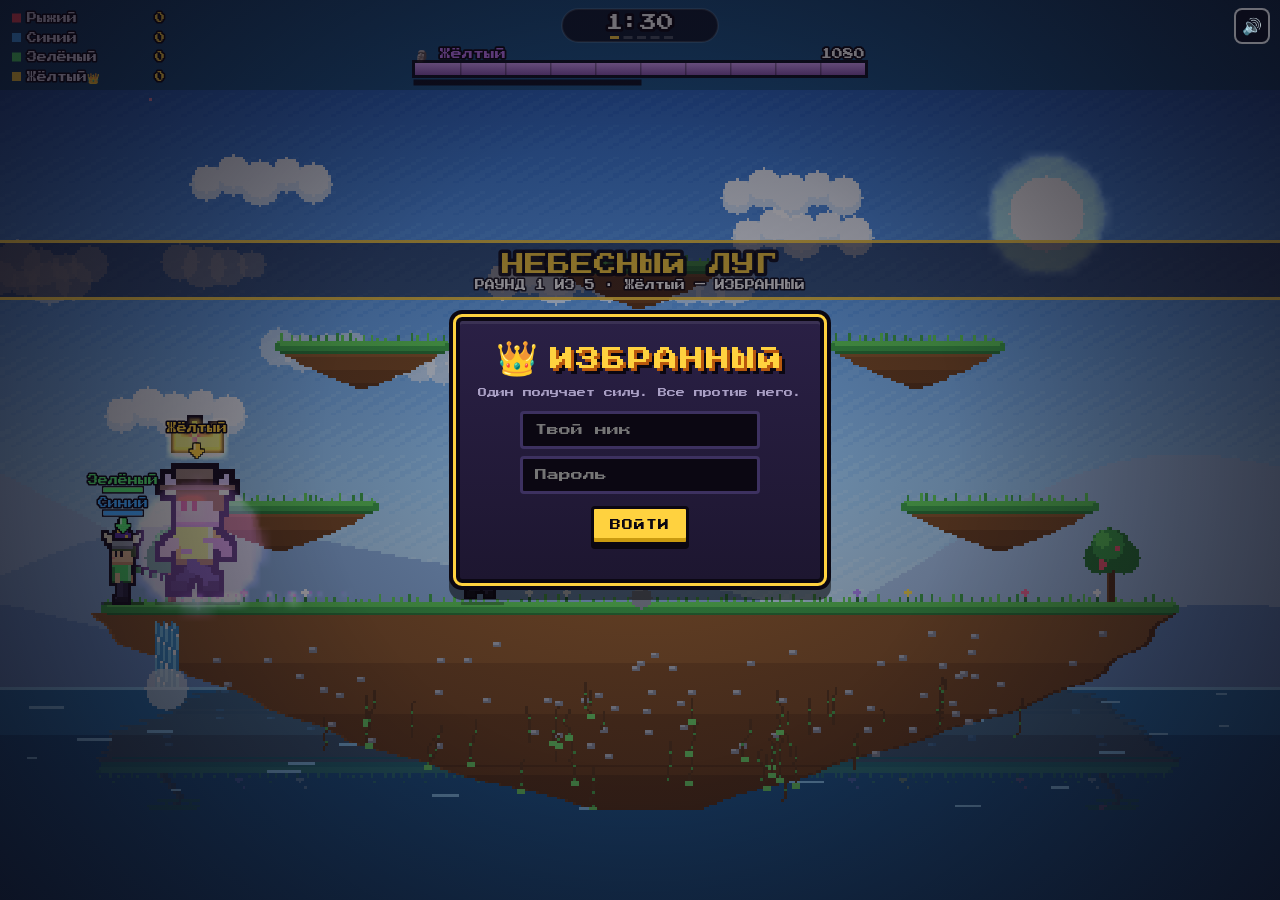
==== commit 78723235: "feat: v2 overhaul — new art, 3 maps, VFX/bloom, ultimates, pickups, hazards, audio, progression Co-A" ====
--- a/izbrannyi.html
+++ b/izbrannyi.html
@@ -3,100 +3,185 @@
 <head>
 <meta charset="utf-8">
 <meta name="viewport" content="width=device-width,initial-scale=1,maximum-scale=1,user-scalable=no,viewport-fit=cover">
-<meta name="theme-color" content="#1a1c2c">
+<meta name="theme-color" content="#0b0712">
 <meta name="apple-mobile-web-app-capable" content="yes">
 <title>Избранный</title>
-<style>html,body{margin:0;height:100%;background:#1a1c2c;overflow:hidden;touch-action:none;user-select:none;-webkit-user-select:none;-webkit-touch-callout:none;font-family:system-ui,sans-serif;color:#fff}
-#game{position:fixed;inset:0;width:100vw;height:100dvh;display:block;image-rendering:pixelated}
+<link rel="preconnect" href="https://fonts.googleapis.com">
+<link rel="preconnect" href="https://fonts.gstatic.com" crossorigin>
+<link href="https://fonts.googleapis.com/css2?family=Press+Start+2P&display=swap" rel="stylesheet">
+<style>:root{--y:#ffd23f;--y2:#c99a10;--ink:#0b0712;--panel:#1d1630;--panel2:#2a2045;--line:#ffd23f;--txt:#f2ecff;--mute:#a99fc4}
+html,body{margin:0;height:100%;background:var(--ink);overflow:hidden;touch-action:none;user-select:none;-webkit-user-select:none;-webkit-touch-callout:none;font-family:"Press Start 2P",system-ui,sans-serif;color:var(--txt)}
+#game{position:fixed;inset:0;width:100vw;height:100dvh;display:block}
 .hidden{display:none!important}
+button{font-family:inherit;cursor:pointer;-webkit-tap-highlight-color:transparent}
+
+/* управление */
 #joy-zone{position:fixed;left:0;top:0;width:50vw;height:100dvh}
-#joy-base{position:absolute;width:110px;height:110px;margin:-55px 0 0 -55px;border-radius:50%;background:rgba(255,255,255,.12);border:2px solid rgba(255,255,255,.3);display:none}
-#joy-knob{position:absolute;left:50%;top:50%;width:48px;height:48px;margin:-24px 0 0 -24px;border-radius:50%;background:rgba(255,255,255,.45)}
-#buttons{position:fixed;right:calc(18px + env(safe-area-inset-right));bottom:18px;display:grid;grid-template-columns:auto auto;gap:12px;align-items:end}
-.btn{width:68px;height:68px;border-radius:50%;border:3px solid #fff8;background:#0006;color:#fff;font:bold 26px system-ui;touch-action:none;padding:0}
-.btn.big{width:84px;height:84px;grid-column:2;grid-row:2}
-.btn.small{width:58px;height:58px;font-size:24px;grid-column:2;grid-row:1;justify-self:center}
-#btn-a{grid-column:1;grid-row:2}
-.btn.on{background:#fff4}
-.btn.cd{opacity:.45}
-.exit{position:fixed;right:calc(10px + env(safe-area-inset-right));top:8px;width:34px;height:34px;border-radius:8px;border:2px solid #fff6;background:#0006;color:#fff;font-size:16px}
+#joy-base{position:absolute;width:116px;height:116px;margin:-58px 0 0 -58px;border-radius:50%;background:radial-gradient(circle,rgba(255,255,255,.06),rgba(255,255,255,.14));border:3px solid rgba(255,255,255,.35);display:none;box-shadow:0 0 18px rgba(0,0,0,.4)}
+#joy-knob{position:absolute;left:50%;top:50%;width:50px;height:50px;margin:-25px 0 0 -25px;border-radius:50%;background:rgba(255,255,255,.55);box-shadow:0 3px 0 rgba(0,0,0,.35)}
+#buttons{position:fixed;right:calc(14px + env(safe-area-inset-right));bottom:14px;display:grid;grid-template-columns:auto auto;gap:10px;align-items:end;justify-items:center}
+.btn{--p:1;position:relative;width:66px;height:66px;border-radius:50%;border:3px solid rgba(255,255,255,.55);background:rgba(11,7,18,.45);color:#fff;font:24px system-ui;touch-action:none;padding:0;box-shadow:0 4px 0 rgba(0,0,0,.4)}
+.btn::after{content:"";position:absolute;inset:-6px;border-radius:50%;background:conic-gradient(var(--y) calc(var(--p)*360deg),transparent 0);-webkit-mask:radial-gradient(circle,transparent 58%,#000 60%);mask:radial-gradient(circle,transparent 58%,#000 60%);opacity:.9;pointer-events:none}
+.btn.big{width:84px;height:84px;grid-column:2;grid-row:3;font-size:30px}
+.btn.big::after{display:none}
+.btn.small{width:56px;height:56px;font-size:22px;grid-column:2;grid-row:2}
+#btn-a{grid-column:1;grid-row:3;width:72px;height:72px}
+.btn.ult{grid-column:1;grid-row:2;width:58px;height:58px;font-size:24px}
+.btn.ult.ready{border-color:var(--y);background:rgba(255,210,63,.3);animation:pulse .6s infinite alternate}
+@keyframes pulse{to{transform:scale(1.12);box-shadow:0 0 24px var(--y)}}
+.btn.on{background:rgba(255,255,255,.3);transform:scale(.94)}
+.btn.cd{opacity:.55}
+.corner{position:fixed;top:8px;width:36px;height:36px;border-radius:8px;border:2px solid rgba(255,255,255,.4);background:rgba(11,7,18,.55);color:#fff;font:16px system-ui;z-index:5;padding:0}
+#btn-exit{right:calc(10px + env(safe-area-inset-right))}
+.mute{right:calc(52px + env(safe-area-inset-right))}
+body:not(.ingame) .mute{right:calc(10px + env(safe-area-inset-right))}
 @media (pointer:fine){#joy-zone,#buttons{display:none}}
-.screen{position:fixed;inset:0;display:flex;align-items:center;justify-content:center;background:rgba(20,22,40,.72);padding:12px;box-sizing:border-box;touch-action:auto}
-.panel{background:#2b2f4f;border:3px solid #ffd23f;border-radius:14px;padding:14px 20px;min-width:260px;max-width:92vw;max-height:94dvh;overflow:auto;text-align:center;box-shadow:0 6px 0 #0008}
-h1{margin:4px 0 10px;font-size:26px;color:#ffd23f;letter-spacing:2px;text-shadow:3px 3px 0 #000}
-h2{margin:4px 0 8px;font-size:20px}
-input,select{font:600 17px system-ui;padding:9px 12px;border-radius:9px;border:2px solid #fff4;background:#1a1c2c;color:#fff;margin:4px;box-sizing:border-box}
-#in-nick,#in-pass{width:230px;display:block;margin:6px auto}
-#in-code{width:110px;text-transform:uppercase;letter-spacing:3px;text-align:center}
-.big-btn{font:bold 17px system-ui;padding:10px 18px;border-radius:10px;border:none;background:#ffd23f;color:#1a1c2c;margin:5px;box-shadow:0 4px 0 #a8861c}
-.big-btn:active{transform:translateY(3px);box-shadow:0 1px 0 #a8861c}
-.mid-btn{font:600 15px system-ui;padding:8px 14px;border-radius:9px;border:2px solid #fff6;background:#0004;color:#fff;margin:5px}
+
+/* экраны */
+.screen{position:fixed;inset:0;display:flex;align-items:center;justify-content:center;background:radial-gradient(ellipse at center,rgba(11,7,18,.25),rgba(11,7,18,.75));padding:10px;box-sizing:border-box;touch-action:auto;z-index:4}
+.panel{background:linear-gradient(180deg,var(--panel2),var(--panel));border:4px solid var(--ink);outline:3px solid var(--line);box-shadow:0 0 0 7px var(--ink),0 10px 0 7px rgba(0,0,0,.5),inset 0 3px 0 rgba(255,255,255,.08);padding:14px 18px;min-width:270px;max-width:94vw;max-height:88dvh;overflow:auto;text-align:center;border-radius:6px;animation:pop .25s ease-out}
+.panel.wide{min-width:min(560px,92vw)}
+@keyframes pop{from{transform:scale(.9);opacity:0}}
+.logo{display:flex;align-items:center;justify-content:center;gap:10px;font-size:24px;color:var(--y);text-shadow:3px 3px 0 #b8580d,6px 6px 0 var(--ink);letter-spacing:2px;margin:4px 0 8px}
+.logo.small{font-size:17px;margin:0 0 6px}
+.logo .crown{font-size:1.4em;text-shadow:none;animation:float 1.6s ease-in-out infinite alternate;font-family:system-ui}
+@keyframes float{to{transform:translateY(-5px) rotate(6deg)}}
+.tag{color:var(--mute);font-size:9px;margin:0 0 10px;line-height:1.6}
+h2{margin:2px 0 10px;font-size:14px;color:var(--y);text-shadow:2px 2px 0 var(--ink)}
+input,select{font:12px "Press Start 2P",system-ui;padding:10px 12px;border-radius:4px;border:3px solid #3d3160;background:var(--ink);color:#fff;margin:4px;box-sizing:border-box;outline:none}
+input:focus{border-color:var(--y)}
+#in-nick,#in-pass{width:240px;display:block;margin:7px auto}
+#in-code{width:120px;text-transform:uppercase;letter-spacing:3px;text-align:center}
+.btn-y,.btn-g{font-size:11px;padding:11px 16px;border-radius:4px;margin:5px;border:3px solid var(--ink);letter-spacing:1px}
+.btn-y{background:var(--y);color:var(--ink);box-shadow:inset 0 -4px 0 var(--y2),0 4px 0 var(--ink)}
+.btn-g{background:#3d3160;color:#fff;box-shadow:inset 0 -4px 0 #2a2045,0 4px 0 var(--ink)}
+.btn-y:active,.btn-g:active{transform:translateY(3px);box-shadow:inset 0 -2px 0 var(--y2),0 1px 0 var(--ink)}
 .row{display:flex;align-items:center;justify-content:center;flex-wrap:wrap}
-.err{color:#ff6b6b;min-height:1em;margin:6px 0 0;font-weight:600}
-.hint{color:#c9cbe0;margin:4px 0 8px;font-size:14px}
-.code{color:#ffd23f;letter-spacing:4px;font-size:26px}
-ul,ol{list-style:none;padding:0;margin:6px 0;text-align:left;min-width:220px}
-li{padding:5px 8px;margin:3px 0;border-radius:7px;background:#0003;font-weight:600;display:flex;justify-content:space-between;gap:12px}
-li .dot{display:inline-block;width:12px;height:12px;border-radius:3px;margin-right:6px;vertical-align:-1px}
+.err{color:#ff5d73;min-height:1em;margin:6px 0 0;font-size:9px;line-height:1.5}
+.hint{color:var(--mute);margin:6px 0;font-size:8px;line-height:1.7}
+.code{color:var(--y);letter-spacing:4px;font-size:18px}
+.profile{display:flex;align-items:center;justify-content:center;gap:10px;flex-wrap:wrap;font-size:9px;background:var(--ink);padding:8px 10px;border-radius:4px;margin:4px 0 8px}
+.profile .lvl b,.coins b{color:var(--y)}
+.xp{display:inline-block;width:90px;height:8px;background:#3d3160;border-radius:2px;overflow:hidden}
+.xp i{display:block;height:100%;background:linear-gradient(90deg,#4fe36b,#c6ff6b);width:0}
+.coins{font-size:10px;margin-left:8px}
+ul,ol{list-style:none;padding:0;margin:6px 0;text-align:left;min-width:240px}
+li{padding:7px 9px;margin:4px 0;border-radius:4px;background:rgba(0,0,0,.3);font-size:10px;display:flex;justify-content:space-between;gap:12px;align-items:center}
+li .dot{display:inline-block;width:10px;height:10px;margin-right:8px;vertical-align:-1px;border:2px solid var(--ink)}
+.reward{color:#7dff8a;font-size:10px;line-height:1.7;min-height:1em}
+#wd-grid{display:grid;grid-template-columns:repeat(auto-fill,minmax(96px,1fr));gap:8px;margin:6px 0}
+.hat{background:var(--ink);border:3px solid #3d3160;border-radius:4px;padding:6px 4px;font-size:7px;line-height:1.5;color:#fff}
+.hat canvas{display:block;margin:0 auto 4px;image-rendering:pixelated;width:48px;height:60px}
+.hat.sel{border-color:var(--y);box-shadow:0 0 12px rgba(255,210,63,.5)}
+.hat.locked{opacity:.5}
+.hat .price{color:var(--y)}
+.help p{text-align:left;font-size:9px;line-height:1.9;margin:6px 0}
+.help b{color:var(--y)}
 body:not(.is-host) .host-only{display:none}
 body.is-host .client-only{display:none}
-#rotate{display:none;position:fixed;inset:0;background:#1a1c2c;color:#fff;font:600 20px system-ui;align-items:center;justify-content:center;text-align:center;padding:24px;z-index:9}
+#rotate{display:none;position:fixed;inset:0;background:var(--ink);color:#fff;font-size:12px;line-height:2;align-items:center;justify-content:center;text-align:center;padding:24px;z-index:9}
 @media (orientation:portrait) and (pointer:coarse){#rotate{display:flex}}
+@media (max-height:420px){.panel{padding:10px 14px}.logo{font-size:18px}.btn-y,.btn-g{padding:9px 12px;font-size:10px}}
 </style>
 </head>
 <body>
 <canvas id="game"></canvas>
+
 <div id="controls" class="hidden">
   <div id="joy-zone"><div id="joy-base"><div id="joy-knob"></div></div></div>
   <div id="buttons">
-    <button id="btn-b" class="btn small">⇢</button>
-    <button id="btn-a" class="btn">✊</button>
+    <button id="btn-c" class="btn ult hidden" style="--p:0">💥</button>
+    <button id="btn-b" class="btn small" style="--p:1">⇢</button>
+    <button id="btn-a" class="btn" style="--p:1">✊</button>
     <button id="btn-jump" class="btn big">⤒</button>
   </div>
-  <button id="btn-exit" class="exit">✕</button>
+  <button id="btn-exit" class="corner">✕</button>
 </div>
+<button id="btn-mute" class="corner mute">🔊</button>
 
 <div id="scr-login" class="screen">
   <div class="panel">
-    <h1>👑 ИЗБРАННЫЙ</h1>
+    <div class="logo"><span class="crown">👑</span><span>ИЗБРАННЫЙ</span></div>
+    <p class="tag">Один получает силу. Все против него.</p>
     <input id="in-nick" maxlength="12" placeholder="Твой ник" autocomplete="off">
     <input id="in-pass" type="password" inputmode="numeric" placeholder="Пароль" autocomplete="off">
-    <button id="go-login" class="big-btn">Войти</button>
+    <button id="go-login" class="btn-y">ВОЙТИ</button>
     <p id="login-err" class="err"></p>
   </div>
 </div>
 
 <div id="scr-menu" class="screen hidden">
-  <div class="panel">
-    <h1>👑 ИЗБРАННЫЙ</h1>
-    <p class="hint">Привет, <b id="menu-nick"></b>!</p>
-    <div class="row"><button id="go-bots" class="big-btn">🤖 Играть с ботами</button>
-      <select id="bots-n"><option value="2">2 бота</option><option value="3" selected>3 бота</option><option value="4">4 бота</option><option value="5">5 ботов</option></select></div>
-    <button id="go-host" class="big-btn">🌐 Создать комнату</button>
-    <div class="row"><input id="in-code" maxlength="5" placeholder="КОД" autocomplete="off"><button id="go-join" class="big-btn">Войти</button></div>
+  <div class="panel wide">
+    <div class="logo small"><span class="crown">👑</span><span>ИЗБРАННЫЙ</span></div>
+    <div class="profile">
+      <span id="pf-nick"></span>
+      <span class="lvl">УР. <b id="pf-lvl">1</b></span>
+      <span class="xp"><i id="pf-xp"></i></span>
+      <span class="coins">💰 <b id="pf-coins">0</b></span>
+    </div>
+    <div class="row">
+      <button id="go-bots" class="btn-y">🤖 С БОТАМИ</button>
+      <select id="bots-n"><option value="2">2 бота</option><option value="3" selected>3 бота</option><option value="4">4 бота</option><option value="5">5 ботов</option></select>
+      <select id="bots-lvl"><option value="0">Лёгкие</option><option value="1" selected>Норм</option><option value="2">Жёсткие</option></select>
+    </div>
+    <div class="row">
+      <button id="go-host" class="btn-y">🌐 СОЗДАТЬ КОМНАТУ</button>
+    </div>
+    <div class="row">
+      <input id="in-code" maxlength="5" placeholder="КОД" autocomplete="off">
+      <button id="go-join" class="btn-y">ВОЙТИ</button>
+    </div>
+    <div class="row">
+      <button id="go-wardrobe" class="btn-g">🎩 ГАРДЕРОБ</button>
+      <button id="go-help" class="btn-g">❓ КАК ИГРАТЬ</button>
+    </div>
     <p id="menu-err" class="err"></p>
   </div>
 </div>
 
+<div id="scr-wardrobe" class="screen hidden">
+  <div class="panel wide">
+    <h2>🎩 ГАРДЕРОБ <span class="coins">💰 <b id="wd-coins">0</b></span></h2>
+    <div id="wd-grid"></div>
+    <p id="wd-msg" class="hint"></p>
+    <button id="wd-back" class="btn-g">НАЗАД</button>
+  </div>
+</div>
+
+<div id="scr-help" class="screen hidden">
+  <div class="panel wide help">
+    <h2>❓ КАК ИГРАТЬ</h2>
+    <p>👑 <b>Избранный</b> получает случайную силу: 🔥 Пламя, ⚡ Молния, ❄ Лёд или 🗿 Гигант. Остальные — <b>охотники</b>, их цель — свалить его.</p>
+    <p>⚔ Кто добил Избранного — становится им сам. Упал в море — погиб.</p>
+    <p>🕹 Джойстик — бег (вниз в воздухе — быстрое падение). <b>⤒</b> прыжок (в воздухе — двойной). <b>✊</b> атака (автонаведение, каждый 3-й выстрел — заряженный). <b>⇢</b> рывок с неуязвимостью. У Избранного <b>★</b> — особая способность, <b>💥</b> — УЛЬТА.</p>
+    <p>🎁 Бонусы на карте: ❤ аптечка, ⁂ тройной выстрел, 🛡 щит, » скорость, ● бомбы. Избранный забирая бонус заряжает ульту.</p>
+    <p>⚠ На каждой карте свои события: ураган, гейзеры лавы, сосульки. 5 раундов — 3 острова.</p>
+    <p>💰 За матч — опыт и монеты. Покупай шапки в гардеробе!</p>
+    <p class="hint">ПК: A/D бег, S вниз, Пробел прыжок, J атака, K рывок/способность, L ульта.</p>
+    <button id="help-back" class="btn-g">ПОНЯТНО</button>
+  </div>
+</div>
+
 <div id="scr-lobby" class="screen hidden">
   <div class="panel">
-    <h2>Комната <span id="lobby-code" class="code"></span></h2>
+    <h2>КОМНАТА <span id="lobby-code" class="code"></span></h2>
     <p class="hint" id="lobby-hint">Скажи код друзьям (и пароль)</p>
     <ul id="lobby-list"></ul>
-    <div class="row host-only"><button id="bot-add" class="mid-btn">+ бот</button><button id="bot-del" class="mid-btn">− бот</button></div>
-    <button id="go-start" class="big-btn host-only">▶ Начать</button>
-    <button id="lobby-leave" class="mid-btn">Выйти</button>
+    <div class="row host-only"><button id="bot-add" class="btn-g">+ БОТ</button><button id="bot-del" class="btn-g">− БОТ</button></div>
+    <button id="go-start" class="btn-y host-only">▶ НАЧАТЬ</button>
+    <button id="lobby-leave" class="btn-g">ВЫЙТИ</button>
   </div>
 </div>
 
 <div id="scr-results" class="screen hidden">
   <div class="panel">
-    <h2>🏆 Итоги матча</h2>
+    <h2>🏆 ИТОГИ</h2>
     <ol id="res-list"></ol>
     <p id="res-awards" class="hint"></p>
-    <button id="go-rematch" class="big-btn host-only">🔁 Реванш</button>
+    <p id="res-reward" class="reward"></p>
+    <button id="go-rematch" class="btn-y host-only">🔁 РЕВАНШ</button>
     <p class="hint client-only">Ждём, пока хост начнёт реванш…</p>
-    <button id="res-menu" class="mid-btn">В меню</button>
+    <button id="res-menu" class="btn-g">В МЕНЮ</button>
   </div>
 </div>
 
@@ -113,47 +198,71 @@
 </script>
 <script>
 "use strict";
-
-// ===== config.js =====
-// Все игровые числа — здесь (design/implementation-plan.md §6, адаптировано под вид сбоку)
+// ===== src/config.js =====
+const __m_src_config_js = (() => {
+// Все игровые числа — здесь (design/implementation-plan.md §6, v2: вид сбоку, 3 карты, ульты, бонусы, события)
 const PASSWORD = '12345687';
 
 const CFG = {
   W: 480, H: 270,            // внутреннее пиксельное разрешение, камера неподвижна
   TICK: 30, SNAP_EVERY: 2,   // тик симуляции 30 Гц, снапшоты 15 Гц
-  gravity: 1100, accel: 1000, friction: 1100,
-  jumpVel: 340, coyote: 0.1, jumpBuffer: 0.12,
-  dashSpeed: 260, dashTime: 0.15, dashCd: 1.2, dashInv: 0.2,
-  fallY: 300, hunterRespawn: 3, spawnInv: 1,
-  hunter: { scale: 1.4, hp: 100, speed: 95, shotSpeed: 230, shotDmg: 8, shotCd: 0.35, shotRange: 200, aimRange: 230 },
-  chosen: { hpPer: 190, speed: 88, regen: 0.01, regenDelay: 4, swapInv: 1.5, scale: 2 },
+  gravity: 1150, accel: 1400, airAccel: 1000, friction: 1500,
+  jumpVel: 345, djumpVel: 310, coyote: 0.1, jumpBuffer: 0.12, maxFall: 520, fastFallMul: 1.8,
+  dashSpeed: 300, dashTime: 0.14, dashCd: 1.0, dashInv: 0.22,
+  fallY: 300, hunterRespawn: 3, spawnInv: 1.2, slowmo: 0.9, slowmoScale: 0.3,
+  hunter: { scale: 1, hp: 100, speed: 102, shotSpeed: 270, shotDmg: 8, shotCd: 0.3, shotRange: 230, aimRange: 250,
+    chargeEvery: 3, chargeMul: 2.5 },
+  chosen: { hpPer: 240, speed: 94, regen: 0.008, regenDelay: 4, swapInv: 1.5, scale: 1.45,
+    ultMax: 100, ultPerSec: 2.5, ultPerDmg: 0.5, ultPickup: 25 },
   powers: {
-    fire:  { name: 'Пламя',  color: '#ff7a1a', hpMul: 1,   speedMul: 1,
-             aDmg: 30, aSpeed: 150, aCd: 0.6, bR: 55, bDmg: 40, bTele: 0.4, bCd: 7 },
-    bolt:  { name: 'Молния', color: '#ffe83a', hpMul: 0.8, speedMul: 1.25,
-             aDmg: 18, aRange: 95, aJump: 75, aJumps: 2, aCd: 0.8, bDist: 105, bR: 38, bDmg: 25, bCd: 5 },
-    ice:   { name: 'Лёд',    color: '#8ee8ff', hpMul: 1,   speedMul: 1,
-             aDmg: 15, aSpeed: 200, aCd: 0.5, slow: 0.4, slowT: 1.5, wallT: 4, wallH: 44, bCd: 8 },
-    giant: { name: 'Гигант', color: '#ff4dff', hpMul: 1.5, speedMul: 0.82, scale: 2.8,
-             aDmg: 35, aTele: 0.3, aW: 46, aH: 34, aKb: 190, aCd: 1, bR: 62, bDmg: 45, bCd: 6, bJump: 380 },
+    fire:  { name: 'Пламя', icon: '🔥', color: '#ff7a1a', glow: '#ffb347', hpMul: 1, speedMul: 1,
+             aDmg: 28, aSpeed: 170, aCd: 0.55, bR: 58, bDmg: 40, bTele: 0.45, bCd: 6.5,
+             ultName: 'Метеоритный дождь', uN: 8, uR: 30, uDmg: 35, uTele: 0.8, uSpan: 2.4 },
+    bolt:  { name: 'Молния', icon: '⚡', color: '#ffe83a', glow: '#fff59d', hpMul: 0.8, speedMul: 1.25,
+             aDmg: 16, aRange: 100, aJump: 80, aJumps: 2, aCd: 0.7, bDist: 110, bR: 40, bDmg: 25, bCd: 4.5,
+             ultName: 'Гроза', uStrikes: 3, uR: 24, uDmg: 30, uTele: 0.7, uGap: 0.55 },
+    ice:   { name: 'Лёд', icon: '❄', color: '#8ee8ff', glow: '#d4f7ff', hpMul: 1, speedMul: 1,
+             aDmg: 14, aSpeed: 220, aCd: 0.45, slow: 0.4, slowT: 1.5, wallT: 4, wallH: 46, bCd: 7,
+             ultName: 'Буран', uR: 230, uDmg: 15, uFreeze: 1.4, uSlow: 3 },
+    giant: { name: 'Гигант', icon: '🗿', color: '#c77dff', glow: '#e9b3ff', hpMul: 1.5, speedMul: 0.82, scale: 2,
+             aDmg: 34, aTele: 0.3, aW: 48, aH: 38, aKb: 220, aCd: 0.95, bR: 64, bDmg: 42, bCd: 5.5, bJump: 400,
+             ultName: 'Землетрясение', uDmg: 30, uLaunch: 360 },
   },
-  bigLobbyCdMul: 0.85,       // при 5+ игроках КД способности B Избранного −15 %
-  score: { kill: 100, per10dmg: 5, perSec: 2, maxPerLife: 60, hunterKill: 20, survive: 50 },
+  bigLobbyCdMul: 0.85,
+  pickups: { first: 4, every: 6.5, max: 3, life: 14, heal: 40, tripleT: 8, speedT: 6, speedMul: 1.35, shield: 45,
+    bombs: 3, bombDmg: 30, bombR: 42, weights: { heal: 3, triple: 2, shield: 2, speed: 2, bomb: 2 } },
+  pickupInfo: {
+    heal:   { icon: '❤', name: 'Аптечка', color: '#ff5d73' },
+    triple: { icon: '⁂', name: 'Тройной выстрел', color: '#ffd23f' },
+    shield: { icon: '🛡', name: 'Щит', color: '#4dc3ff' },
+    speed:  { icon: '»', name: 'Скорость', color: '#7dff8a' },
+    bomb:   { icon: '●', name: 'Бомбы', color: '#ff8c3a' },
+  },
+  hazards: { first: 16, every: 21, warn: 2.2, windT: 5, windSpeed: 58, geyserT: 1.0, geyserDmg: 30, icicleN: 7, icicleDmg: 25 },
+  score: { kill: 100, per10dmg: 5, perSec: 2, maxPerLife: 60, hunterKill: 25, survive: 50, pickup: 5 },
   comeback: 1.15,
-  rounds: 5, roundTime: 90, countdown: 3, roundEndTime: 3.5,
-  colors: ['#ff4d4d', '#4da6ff', '#5ce65c', '#ffd23f', '#c86bff', '#ff8c3a'],
+  rounds: 5, roundTime: 90, countdown: 3, roundEndTime: 4,
+  colors: ['#ff4d5e', '#3fa9ff', '#4fe36b', '#ffcf3a', '#c86bff', '#ff8c3a'],
   maxPlayers: 6,
-  // остров (≈2,5× больше): solid = земля, остальные — проходимые снизу платформы
-  platforms: [
-    { x: 30, y: 190, w: 420, h: 10, solid: true },
-    { x: 66, y: 152, w: 72, h: 4 },
-    { x: 342, y: 152, w: 72, h: 4 },
-    { x: 204, y: 122, w: 72, h: 4 },
-    { x: 104, y: 92, w: 62, h: 4 },
-    { x: 314, y: 92, w: 62, h: 4 },
-    { x: 209, y: 62, w: 62, h: 4 },
+  bot: { // лёгкий / нормальный / жёсткий
+    react: [0.5, 0.28, 0.12], aim: [0.45, 0.8, 1], dodge: [0.15, 0.5, 0.85], names: ['Лёгкие', 'Нормальные', 'Жёсткие'] },
+  maps: [
+    { id: 'meadow', name: 'Небесный луг', hazard: 'wind', hazardName: 'УРАГАН', friction: 1,
+      solids: [{ x: 40, y: 192, w: 400 }],
+      plats: [{ x: 70, y: 154, w: 70 }, { x: 340, y: 154, w: 70 }, { x: 205, y: 124, w: 70 },
+              { x: 105, y: 94, w: 62 }, { x: 313, y: 94, w: 62 }, { x: 209, y: 64, w: 62 }],
+      spawns: [[70, 192], [410, 192], [160, 192], [320, 192], [105, 154], [375, 154], [240, 124], [240, 192]] },
+    { id: 'volcano', name: 'Вулкан', hazard: 'geyser', hazardName: 'ГЕЙЗЕРЫ ЛАВЫ', friction: 1,
+      solids: [{ x: 28, y: 196, w: 172 }, { x: 280, y: 196, w: 172 }],
+      plats: [{ x: 205, y: 166, w: 70 }, { x: 60, y: 150, w: 64 }, { x: 356, y: 150, w: 64 },
+              { x: 150, y: 116, w: 62 }, { x: 268, y: 116, w: 62 }, { x: 209, y: 80, w: 62 }],
+      spawns: [[60, 196], [420, 196], [150, 196], [330, 196], [92, 150], [388, 150], [240, 166], [240, 80]] },
+    { id: 'ice', name: 'Ледяной пик', hazard: 'icicles', hazardName: 'СОСУЛЬКИ', friction: 0.35,
+      solids: [{ x: 70, y: 188, w: 340 }],
+      plats: [{ x: 26, y: 152, w: 60 }, { x: 394, y: 152, w: 60 }, { x: 130, y: 126, w: 66 }, { x: 284, y: 126, w: 66 },
+              { x: 206, y: 94, w: 68 }, { x: 90, y: 70, w: 56 }, { x: 334, y: 70, w: 56 }],
+      spawns: [[100, 188], [380, 188], [180, 188], [300, 188], [56, 152], [424, 152], [240, 94], [163, 126]] },
   ],
-  spawns: [[60, 190], [420, 190], [150, 190], [330, 190], [102, 152], [378, 152], [240, 122], [240, 190]],
   iceServers: [
     { urls: 'stun:stun.l.google.com:19302' },
     { urls: 'stun:stun1.l.google.com:19302' },
@@ -162,49 +271,75 @@
   ],
 };
 
-// ===== sim/world.js =====
-// Симуляция: без DOM. Физика, бой, силы, раунды, очки (план §1, §6)
+return { PASSWORD, CFG };
+})();
+// ===== src/sim/world.js =====
+const __m_src_sim_world_js = (() => {
+// Симуляция без DOM: физика, бой, силы и ульты, бонусы, события карт, раунды, очки
+const { CFG } = __m_src_config_js;
 
 const POWERS = Object.keys(CFG.powers);
-const GROUND = CFG.platforms[0];
 const rnd = a => a[Math.floor(Math.random() * a.length)];
+const rr = (a, b) => a + Math.random() * (b - a);
 const byId = (w, id) => w.players.find(p => p.id === id);
-const isChosen = (w, p) => p && w.match.chosenId === p.id;
-const hitH = p => 17 * p.scale;
-const hitW = p => 8 * p.scale;
-
-function createWorld() {
-  return { time: 0, players: [], projs: [], teles: [], walls: [], fx: [],
-    match: { phase: 'lobby', round: 0, timer: 0, chosenId: null, msg: '', msgT: 0 } };
-}
-
-function addPlayer(w, { id, name, color, label, isBot }) {
-  const p = { id, name, color, label, isBot: !!isBot, x: 0, y: 0, px: 0, py: 0, vx: 0, vy: 0, facing: 1,
-    onGround: false, hp: CFG.hunter.hp, maxHp: CFG.hunter.hp, dead: 0, inv: 0, cdA: 0, cdB: 0, dashT: 0,
-    slowT: 0, attackT: 0, coyT: 0, bufT: 0, dropT: 0, animT: 0, score: 0, dmgAcc: 0, lifeScore: 0,
-    noDmgT: 0, slam: false, power: null, scale: CFG.hunter.scale, dmgLog: {}, stats: { dmg: 0, chosenTime: 0, kills: 0 } };
+const isChosen = (w, p) => !!p && w.match.chosenId === p.id;
+const hitH = p => 21 * p.scale;
+const hitW = p => 10 * p.scale;
+const mapOf = w => CFG.maps[w.mapIdx];
+
+const PLAT = [];
+function platforms(i) {
+  if (!PLAT[i]) {
+    const m = CFG.maps[i];
+    PLAT[i] = [...m.solids.map(s => ({ ...s, h: 12, solid: true })), ...m.plats.map(s => ({ ...s, h: 5 }))];
+  }
+  return PLAT[i];
+}
+// верх ближайшей опоры под точкой (или null — пропасть)
+function supportAt(w, x, y) {
+  let best = null;
+  for (const pl of platforms(w.mapIdx)) if (x >= pl.x && x <= pl.x + pl.w && pl.y >= y - 1 && (best === null || pl.y < best)) best = pl.y;
+  return best;
+}
+
+function fx(w, o) { o.id = ++w.fxId; o.ttl = o.ttl || 0.4; o.t = o.ttl; w.fx.push(o); return o; }
+
+function createWorld(mapIdx = 0) {
+  return { time: 0, mapIdx, mapStart: 0, players: [], projs: [], teles: [], walls: [], pickups: [], fx: [], fxId: 0,
+    slow: 0, pickT: CFG.pickups.first, hazard: { phase: 'idle', t: CFG.hazards.first, k: null, dir: 1, data: [], hit: [] },
+    match: { phase: 'lobby', round: 0, timer: 0, chosenId: null, msg: '', msgT: 0, banner: null, feed: [] } };
+}
+
+function addPlayer(w, { id, name, color, label, isBot, hat }) {
+  const p = { id, name, color, label, isBot: !!isBot, hat: hat || 'none', seed: Math.random() * 10,
+    x: 0, y: 0, px: 0, py: 0, vx: 0, vy: 0, facing: 1, onGround: false, airJumps: 1,
+    hp: CFG.hunter.hp, maxHp: CFG.hunter.hp, dead: 0, inv: 0, cdA: 0, cdB: 0, dashT: 0, slowT: 0, frozenT: 0,
+    attackT: 0, hitT: 0, launchT: 0, coyT: 0, bufT: 0, dropT: 0, animT: 0, score: 0, dmgAcc: 0, lifeScore: 0,
+    noDmgT: 0, slam: false, power: null, scale: CFG.hunter.scale, ult: 0, shotN: 0,
+    buffs: { triple: 0, speed: 0, shield: 0, bomb: 0 }, streak: { n: 0, t: -9 }, dmgLog: {},
+    stats: { dmg: 0, chosenTime: 0, kills: 0 } };
   w.players.push(p); placeAtSpawn(w, p); return p;
 }
 
 function removePlayer(w, id) {
   const p = byId(w, id); if (!p) return;
   w.players = w.players.filter(q => q !== p);
-  if (w.match.chosenId === id && w.match.phase !== 'lobby' && w.players.length) {
-    makeChosen(w, topRecentDamager(w, p) || rnd(w.players));
-  }
-}
-
-function announce(w, msg) { w.match.msg = msg; w.match.msgT = 3; }
+  if (w.match.chosenId === id && w.match.phase !== 'lobby' && w.players.length) makeChosen(w, topRecentDamager(w, p) || rnd(w.players));
+}
+
+function say(w, msg, t = 2.5) { w.match.msg = msg; w.match.msgT = t; }
+function banner(w, text, sub, color, t = 2.2) { w.match.banner = { text, sub, color, t, ttl: t }; }
+function feed(w, a, ac, b, bc, icon) { w.match.feed.push({ a, ac, b, bc, icon, t: w.time }); if (w.match.feed.length > 4) w.match.feed.shift(); }
 
 function placeAtSpawn(w, p) {
   const ch = byId(w, w.match.chosenId);
-  const sp = CFG.spawns.map(s => [s, ch && ch !== p ? Math.abs(s[0] - ch.x) + Math.abs(s[1] - ch.y) : Math.random()])
+  const sp = mapOf(w).spawns.map(s => [s, ch && ch !== p ? Math.abs(s[0] - ch.x) + Math.abs(s[1] - ch.y) : Math.random()])
     .sort((a, b) => b[1] - a[1]);
   const s = sp[Math.floor(Math.random() * Math.min(2, sp.length))][0];
-  p.x = p.px = s[0]; p.y = p.py = s[1]; p.vx = p.vy = 0; p.onGround = true;
-}
-
-function makeHunter(p) { p.power = null; p.scale = CFG.hunter.scale; p.maxHp = CFG.hunter.hp; p.slam = false; p.dmgLog = {}; }
+  p.x = p.px = s[0]; p.y = p.py = s[1]; p.vx = p.vy = 0; p.onGround = true; p.airJumps = 1;
+}
+
+function makeHunter(p) { p.power = null; p.scale = CFG.hunter.scale; p.maxHp = CFG.hunter.hp; p.slam = false; p.dmgLog = {}; p.ult = 0; }
 
 function makeChosen(w, p) {
   const key = rnd(POWERS), pw = CFG.powers[key];
@@ -212,27 +347,35 @@
   p.power = key; p.scale = pw.scale || CFG.chosen.scale;
   p.maxHp = Math.round(CFG.chosen.hpPer * Math.max(1, w.players.length - 1) * pw.hpMul);
   p.hp = p.maxHp; p.inv = CFG.chosen.swapInv; p.cdA = p.cdB = 0; p.lifeScore = 0; p.dmgLog = {}; p.slam = false;
+  p.ult = 0; p.frozenT = 0; p.slowT = 0; p.buffs = { triple: 0, speed: 0, shield: 0, bomb: 0 };
   if (p.dead > 0) { p.dead = 0; placeAtSpawn(w, p); }
   w.match.chosenId = p.id;
-  w.fx.push({ k: 'ring', x: p.x, y: p.y - 12, r: 40, c: pw.color, t: 0.5, ttl: 0.5 });
-  announce(w, `${p.name} — Избранный! Сила: ${pw.name}`);
+  fx(w, { k: 'transform', x: p.x, y: p.y - 14, c: pw.color, ttl: 0.9, shake: 6, snd: 'transform' });
+  banner(w, p.name, `ИЗБРАННЫЙ · ${pw.icon} ${pw.name.toUpperCase()}`, pw.color);
 }
 
 function startMatch(w) {
   for (const p of w.players) { p.score = 0; p.dmgAcc = 0; p.stats = { dmg: 0, chosenTime: 0, kills: 0 }; }
-  w.match.round = 0; nextRound(w);
+  w.match.round = 0; w.match.feed = []; w.mapStart = Math.floor(Math.random() * CFG.maps.length);
+  nextRound(w);
 }
 
 function nextRound(w) {
   const m = w.match; m.round++;
-  w.projs = []; w.teles = []; w.walls = [];
+  w.mapIdx = (w.mapStart + m.round - 1) % CFG.maps.length;
+  w.projs = []; w.teles = []; w.walls = []; w.pickups = []; w.pickT = CFG.pickups.first;
+  w.hazard = { phase: 'idle', t: CFG.hazards.first, k: null, dir: 1, data: [], hit: [] };
   m.chosenId = null;
-  for (const p of w.players) { makeHunter(p); p.hp = p.maxHp; p.dead = 0; p.inv = 0; p.cdA = p.cdB = 0; p.slowT = 0; }
+  for (const p of w.players) {
+    makeHunter(p); p.hp = p.maxHp; p.dead = 0; p.inv = 0; p.cdA = p.cdB = 0; p.slowT = 0; p.frozenT = 0;
+    p.buffs = { triple: 0, speed: 0, shield: 0, bomb: 0 };
+  }
   let ch;
   if (m.round === 1) ch = rnd(w.players);
   else { const min = Math.min(...w.players.map(p => p.score)); ch = rnd(w.players.filter(p => p.score === min)); }
   for (const p of w.players) placeAtSpawn(w, p);
   makeChosen(w, ch);
+  banner(w, mapOf(w).name.toUpperCase(), `РАУНД ${m.round} ИЗ ${CFG.rounds} · ${ch.name} — ИЗБРАННЫЙ`, '#ffd23f', 2.6);
   m.phase = 'countdown'; m.timer = CFG.countdown;
 }
 
@@ -257,9 +400,15 @@
   const chosenT = isChosen(w, t);
   let a = amt;
   if (src && !isChosen(w, src) && isLastHunter(w, src)) a *= CFG.comeback;
-  t.hp -= a; t.noDmgT = 0;
+  if (t.buffs.shield > 0) {
+    const ab = Math.min(t.buffs.shield, a); t.buffs.shield -= ab; a -= ab;
+    fx(w, { k: 'shield', x: t.x, y: t.y - hitH(t) / 2, r: 12 * t.scale, c: '#4dc3ff', ttl: 0.3, snd: 'shield' });
+    if (a <= 0) return true;
+  }
+  t.hp -= a; t.noDmgT = 0; if (t.hitT <= 0) t.hitT = 0.1;
   if (src) {
     src.stats.dmg += a;
+    if (isChosen(w, src)) src.ult = Math.min(CFG.chosen.ultMax, src.ult + a * CFG.chosen.ultPerDmg);
     if (chosenT) {
       const e = t.dmgLog[src.id];
       t.dmgLog[src.id] = { amt: (e && e.t > w.time - 5 ? e.amt : 0) + a, t: w.time };
@@ -267,38 +416,52 @@
       while (src.dmgAcc >= 10) { src.dmgAcc -= 10; src.score += CFG.score.per10dmg; }
     }
   }
-  if (o.kb) { t.vx = o.kb * (o.dir || 1); t.vy = -150; t.onGround = false; }
-  if (o.slow) t.slowT = o.slow;
-  w.fx.push({ k: 'hit', x: t.x, y: t.y - hitH(t) / 2, c: o.c || '#fff', t: 0.25, ttl: 0.25 });
+  if (o.kb) { t.vx = o.kb * (o.dir || 1); t.vy = Math.min(t.vy, -170); t.onGround = false; t.launchT = 0.4; }
+  if (o.launch) { t.vy = -o.launch; t.onGround = false; t.launchT = 0.5; }
+  if (o.slow) t.slowT = Math.max(t.slowT, o.slow);
+  if (o.freeze) { t.frozenT = o.freeze; fx(w, { k: 'freeze', x: t.x, y: t.y - hitH(t) / 2, c: '#8ee8ff', ttl: 0.3 }); }
+  const big = a >= 20;
+  fx(w, { k: 'hit', x: t.x, y: t.y - hitH(t) / 2, c: o.c || '#fff', ttl: 0.25, snd: o.snd || (big ? 'hitBig' : 'hit'), shake: big ? 3 : chosenT ? 0.6 : 1.5 });
+  fx(w, { k: 'num', x: t.x + rr(-4, 4), y: t.y - hitH(t) - 4, v: Math.round(a), c: chosenT ? '#ffffff' : '#ff6b7a', big, ttl: 0.8 });
   if (t.hp <= 0) kill(w, t, src);
   return true;
 }
 
 function kill(w, t, src) {
-  t.hp = 0; t.dead = CFG.hunterRespawn; t.vx = t.vy = 0; t.slam = false;
-  w.fx.push({ k: 'ring', x: t.x, y: Math.min(t.y, 260) - 8, r: 22, c: t.color, t: 0.4, ttl: 0.4 });
-  if (isChosen(w, t)) {
+  const wasChosen = isChosen(w, t);
+  t.hp = 0; t.dead = CFG.hunterRespawn; t.vx = t.vy = 0; t.slam = false; t.frozenT = 0;
+  t.buffs = { triple: 0, speed: 0, shield: 0, bomb: 0 };
+  fx(w, { k: 'death', x: t.x, y: Math.min(t.y, 250) - 10, c: t.color, big: wasChosen, ttl: 0.8, shake: wasChosen ? 9 : 4, snd: wasChosen ? 'bigDeath' : 'death' });
+  if (wasChosen) {
     let killer = src && src !== t ? src : null;
-    if (killer) { killer.score += CFG.score.kill; killer.stats.kills++; }
-    else killer = topRecentDamager(w, t);
+    if (killer) { killer.score += CFG.score.kill; killer.stats.kills++; feed(w, killer.name, killer.color, t.name, t.color, '👑'); }
+    else { killer = topRecentDamager(w, t); feed(w, '☠', '#aaa', t.name, t.color, '👑'); }
+    w.slow = CFG.slowmo;
     makeHunter(t);
     const others = w.players.filter(q => q !== t);
     if (!others.length) { t.dead = 0; placeAtSpawn(w, t); makeChosen(w, t); return; }
     makeChosen(w, killer || rnd(others));
   } else if (src && isChosen(w, src)) {
     src.score += CFG.score.hunterKill; src.stats.kills++;
-  }
+    feed(w, src.name, src.color, t.name, t.color, '⚔');
+    const s = src.streak;
+    s.n = w.time - s.t < 4 ? s.n + 1 : 1; s.t = w.time;
+    if (s.n === 2) say(w, `${src.name}: ДВОЙНОЕ УБИЙСТВО!`);
+    else if (s.n === 3) say(w, `${src.name}: ТРОЙНОЕ УБИЙСТВО!`);
+    else if (s.n >= 4) say(w, `${src.name}: НЕУДЕРЖИМ!`);
+  } else feed(w, '☠', '#aaa', t.name, t.color, '⚔');
 }
 
 function respawn(w, p) {
   placeAtSpawn(w, p); p.hp = p.maxHp; p.inv = CFG.spawnInv; p.dead = 0;
-}
-
-// --- атаки ---
+  fx(w, { k: 'spawn', x: p.x, y: p.y - 10, c: p.color, ttl: 0.5, snd: 'spawn' });
+}
+
+// ---------- атаки ----------
 function aimAt(p, t, range) {
   if (t && t.dead <= 0 && (t.x - p.x) * p.facing > 0) {
-    const dx = t.x - p.x, dy = (t.y - hitH(t) / 2) - (p.y - hitH(p) / 2), d = Math.hypot(dx, dy);
-    if (d < range) return [dx / d, dy / d];
+    const dx = t.x - p.x, dy = (t.y - hitH(t) / 2) - (p.y - hitH(p) * 0.6), d = Math.hypot(dx, dy);
+    if (d < range && Math.abs(dy) < d * 0.9) return [dx / d, dy / d];
   }
   return [p.facing, 0];
 }
@@ -306,7 +469,7 @@
   let best = null, bd = range;
   for (const q of w.players) {
     if (q === p || isChosen(w, q) || q.dead > 0 || exclude.includes(q)) continue;
-    const d = Math.hypot(q.x - from.x, (q.y - 8) - (from.y - 8));
+    const d = Math.hypot(q.x - from.x, (q.y - 10) - (from.y - 10));
     if (d < bd) { bd = d; best = q; }
   }
   return best;
@@ -320,211 +483,411 @@
   return best;
 }
 function shoot(w, p, dir, spd, dmg, r, kind, c, range, extra = {}) {
-  w.projs.push({ x: p.x + p.facing * 5 * p.scale, y: p.y - hitH(p) * 0.6, vx: dir[0] * spd, vy: dir[1] * spd,
+  w.projs.push({ x: p.x + p.facing * 6 * p.scale, y: p.y - hitH(p) * 0.6, vx: dir[0] * spd, vy: dir[1] * spd,
     r, dmg, owner: p.id, team: isChosen(w, p) ? 'c' : 'h', ttl: range / spd, kind, c, ...extra });
 }
-function areaHit(w, owner, cx, cy, r, dmg, c, kb = 0) {
+function areaHit(w, owner, cx, cy, r, dmg, c, o = {}) {
   for (const q of w.players) {
     if (q === owner || isChosen(w, q) || q.dead > 0) continue;
-    if (Math.hypot(q.x - cx, (q.y - 8) - cy) <= r + 5) damage(w, q, dmg, owner, { c, kb, dir: Math.sign(q.x - cx) || 1 });
-  }
-}
+    if (Math.hypot(q.x - cx, (q.y - 10) - cy) <= r + 5) damage(w, q, dmg, owner, { c, dir: Math.sign(q.x - cx) || 1, ...o });
+  }
+}
+const rot = (d, a) => [d[0] * Math.cos(a) - d[1] * Math.sin(a), d[0] * Math.sin(a) + d[1] * Math.cos(a)];
 
 function attackA(w, p) {
-  p.attackT = 0.25;
+  p.attackT = 0.22;
   if (!isChosen(w, p)) {
     const H = CFG.hunter;
     p.cdA = H.shotCd;
-    shoot(w, p, aimAt(p, byId(w, w.match.chosenId), H.aimRange), H.shotSpeed, H.shotDmg, 2, 'shot', p.color, H.shotRange);
+    if (p.buffs.bomb > 0) {
+      p.buffs.bomb--;
+      w.projs.push({ x: p.x + p.facing * 6, y: p.y - 14, vx: p.facing * 170, vy: -230, grav: true, r: 3, dmg: CFG.pickups.bombDmg,
+        R: CFG.pickups.bombR, owner: p.id, team: 'h', ttl: 1.5, kind: 'bomb', c: '#ff8c3a' });
+      fx(w, { k: 'muzzle', x: p.x + p.facing * 8, y: p.y - 14, dir: p.facing, c: '#ff8c3a', ttl: 0.1, snd: 'throw' });
+      return;
+    }
+    p.shotN++;
+    const charged = p.shotN % H.chargeEvery === 0;
+    const dir = aimAt(p, byId(w, w.match.chosenId), H.aimRange);
+    const spread = p.buffs.triple > 0 ? [-0.16, 0, 0.16] : [0];
+    for (const a of spread) shoot(w, p, rot(dir, a), H.shotSpeed * (charged ? 1.15 : 1), H.shotDmg * (charged ? H.chargeMul : 1),
+      charged ? 3 : 2, charged ? 'big' : 'shot', p.color, H.shotRange);
+    fx(w, { k: 'muzzle', x: p.x + p.facing * 8, y: p.y - 13, dir: p.facing, c: p.color, ttl: 0.1, snd: charged ? 'charge' : 'shot' });
     return;
   }
   const pw = CFG.powers[p.power]; p.cdA = pw.aCd;
-  if (p.power === 'fire') shoot(w, p, aimAt(p, frontHunter(w, p, 200), 200), pw.aSpeed, pw.aDmg, 4, 'fire', pw.color, 260);
-  else if (p.power === 'ice') shoot(w, p, aimAt(p, frontHunter(w, p, 220), 220), pw.aSpeed, pw.aDmg, 3, 'ice', pw.color, 240, { slow: pw.slowT });
-  else if (p.power === 'bolt') {
-    let from = { x: p.x, y: p.y - 6 }, hit = [], t = nearestHunter(w, p, pw.aRange);
-    if (!t) { w.fx.push({ k: 'bolt', x1: p.x, y1: p.y - 14, x2: p.x + p.facing * 40, y2: p.y - 14, c: pw.color, t: 0.15, ttl: 0.15 }); return; }
+  if (p.power === 'fire') {
+    shoot(w, p, aimAt(p, frontHunter(w, p, 220), 220), pw.aSpeed, pw.aDmg, 5, 'fire', pw.color, 280);
+    fx(w, { k: 'muzzle', x: p.x + p.facing * 12, y: p.y - 18, dir: p.facing, c: pw.color, ttl: 0.1, snd: 'fire' });
+  } else if (p.power === 'ice') {
+    shoot(w, p, aimAt(p, frontHunter(w, p, 230), 230), pw.aSpeed, pw.aDmg, 3, 'ice', pw.color, 250, { slow: pw.slowT });
+    fx(w, { k: 'muzzle', x: p.x + p.facing * 12, y: p.y - 18, dir: p.facing, c: pw.color, ttl: 0.1, snd: 'iceShot' });
+  } else if (p.power === 'bolt') {
+    let from = { x: p.x, y: p.y - 8 }, hit = [], t = nearestHunter(w, p, pw.aRange);
+    if (!t) { fx(w, { k: 'bolt', x1: p.x, y1: p.y - 18, x2: p.x + p.facing * 45, y2: p.y - 18 + rr(-8, 8), c: pw.color, ttl: 0.15, snd: 'zapSmall' }); return; }
     for (let i = 0; i <= pw.aJumps && t; i++) {
-      w.fx.push({ k: 'bolt', x1: from.x, y1: from.y - 8, x2: t.x, y2: t.y - 8, c: pw.color, t: 0.2, ttl: 0.2 });
-      damage(w, t, pw.aDmg, p, { c: pw.color }); hit.push(t); from = t;
+      fx(w, { k: 'bolt', x1: from.x, y1: from.y - 10, x2: t.x, y2: t.y - 10, c: pw.color, ttl: 0.22, snd: i ? null : 'zap' });
+      damage(w, t, pw.aDmg, p, { c: pw.color, snd: 'zapHit' }); hit.push(t); from = t;
       t = nearestHunter(w, p, pw.aJump, from, hit);
     }
   } else if (p.power === 'giant') {
     w.teles.push({ k: 'cone', owner: p.id, t: pw.aTele, ttl: pw.aTele, dmg: pw.aDmg, c: pw.color });
+    fx(w, { k: 'charge', x: p.x, y: p.y - 20, c: pw.color, ttl: 0.3, snd: 'windup' });
   }
 }
 
 function attackB(w, p) {
   const pw = CFG.powers[p.power];
   const cd = pw.bCd * (w.players.length >= 5 ? CFG.bigLobbyCdMul : 1);
-  if (p.power === 'giant') { if (!p.onGround) return; p.vy = -pw.bJump; p.onGround = false; p.slam = true; }
-  else if (p.power === 'fire') w.teles.push({ k: 'ring', owner: p.id, r: pw.bR, t: pw.bTele, ttl: pw.bTele, dmg: pw.bDmg, c: pw.color });
-  else if (p.power === 'bolt') {
-    const ox = p.x;
-    p.x = Math.max(GROUND.x + 4, Math.min(GROUND.x + GROUND.w - 4, p.x + p.facing * pw.bDist)); p.px = p.x;
-    w.fx.push({ k: 'bolt', x1: ox, y1: p.y - 12, x2: p.x, y2: p.y - 12, c: pw.color, t: 0.25, ttl: 0.25 });
-    w.fx.push({ k: 'ring', x: p.x, y: p.y - 10, r: pw.bR, c: pw.color, t: 0.3, ttl: 0.3 });
-    areaHit(w, p, p.x, p.y - 10, pw.bR, pw.bDmg, pw.color);
+  if (p.power === 'giant') {
+    if (!p.onGround) return;
+    p.vy = -pw.bJump; p.onGround = false; p.slam = true; p.launchT = 1;
+    fx(w, { k: 'dust', x: p.x, y: p.y, c: '#d8c8b0', ttl: 0.3, n: 10, snd: 'bigJump' });
+  } else if (p.power === 'fire') {
+    w.teles.push({ k: 'ring', owner: p.id, r: pw.bR, t: pw.bTele, ttl: pw.bTele, dmg: pw.bDmg, c: pw.color });
+    fx(w, { k: 'charge', x: p.x, y: p.y - 14, c: pw.color, ttl: 0.4, snd: 'windup' });
+  } else if (p.power === 'bolt') {
+    const ox = p.x, oy = p.y;
+    p.x = Math.max(16, Math.min(CFG.W - 16, p.x + p.facing * pw.bDist)); p.px = p.x;
+    fx(w, { k: 'bolt', x1: ox, y1: oy - 14, x2: p.x, y2: p.y - 14, c: pw.color, ttl: 0.3, snd: 'teleport' });
+    fx(w, { k: 'ring', x: p.x, y: p.y - 12, r: pw.bR, c: pw.color, ttl: 0.35, shake: 3 });
+    areaHit(w, p, p.x, p.y - 12, pw.bR, pw.bDmg, pw.color, { snd: 'zapHit' });
   } else if (p.power === 'ice') {
-    w.walls.push({ x: p.x + p.facing * 24 - 3, y: p.y - pw.wallH, w: 6, h: pw.wallH, t: pw.wallT });
+    w.walls.push({ x: p.x + p.facing * 26 - 4, y: p.y - pw.wallH, w: 8, h: pw.wallH, t: pw.wallT, ttl: pw.wallT });
+    fx(w, { k: 'wall', x: p.x + p.facing * 26, y: p.y, c: pw.color, ttl: 0.3, snd: 'iceWall', shake: 2 });
   }
   p.cdB = cd; p.attackT = 0.25;
+}
+
+function ultimate(w, p) {
+  const pw = CFG.powers[p.power];
+  p.ult = 0; p.attackT = 0.4;
+  fx(w, { k: 'ultflash', x: p.x, y: p.y - 20, c: pw.color, ttl: 0.6, shake: 5, snd: 'ult' });
+  banner(w, pw.ultName.toUpperCase() + '!', p.name, pw.color, 1.6);
+  const hunters = w.players.filter(q => q !== p && q.dead <= 0);
+  if (p.power === 'fire') {
+    for (let i = 0; i < pw.uN; i++) {
+      const tg = hunters.length && Math.random() < 0.75 ? rnd(hunters) : null;
+      const x = Math.max(20, Math.min(CFG.W - 20, tg ? tg.x + rr(-28, 28) : rr(30, CFG.W - 30)));
+      const y = supportAt(w, x, tg ? tg.y - 30 : 0) ?? 262;
+      w.teles.push({ k: 'meteor', fixed: true, x, y, r: pw.uR, t: pw.uTele + i * pw.uSpan / pw.uN, ttl: pw.uTele, dmg: pw.uDmg, c: pw.color, owner: p.id });
+    }
+  } else if (p.power === 'bolt') {
+    for (const h of hunters) for (let s = 0; s < pw.uStrikes; s++)
+      w.teles.push({ k: 'strike', fixed: true, track: h.id, x: h.x, y: h.y, r: pw.uR, t: pw.uTele + s * pw.uGap, ttl: pw.uTele, dmg: pw.uDmg, c: pw.color, owner: p.id });
+  } else if (p.power === 'ice') {
+    fx(w, { k: 'blizzard', x: p.x, y: p.y - 20, r: pw.uR, c: pw.color, ttl: 1.6, snd: 'blizzard', shake: 4 });
+    areaHit(w, p, p.x, p.y - 10, pw.uR, pw.uDmg, pw.color, { freeze: pw.uFreeze, slow: pw.uSlow, snd: 'freeze' });
+  } else if (p.power === 'giant') {
+    fx(w, { k: 'quake', x: p.x, y: p.y, c: pw.color, ttl: 1.2, shake: 12, snd: 'quake' });
+    for (const q of hunters) if (q.onGround) damage(w, q, pw.uDmg, p, { c: pw.color, launch: pw.uLaunch });
+  }
 }
 
 function coneRect(p) {
   const pw = CFG.powers.giant;
   return { x: p.facing > 0 ? p.x + 4 : p.x - 4 - pw.aW, y: p.y - pw.aH, w: pw.aW, h: pw.aH };
 }
-function teleShape(w, t) {
-  const o = byId(w, t.owner); if (!o) return null;
-  if (t.k === 'cone') return { rect: coneRect(o) };
-  return { cx: o.x, cy: o.y - 10, r: t.r };
+
+function explodeBomb(w, pr) {
+  const src = byId(w, pr.owner), R = pr.R;
+  fx(w, { k: 'boom', x: pr.x, y: pr.y, r: R, c: '#ff8c3a', ttl: 0.45, shake: 4, snd: 'explode' });
+  const ch = byId(w, w.match.chosenId);
+  if (ch && ch.dead <= 0 && Math.hypot(ch.x - pr.x, (ch.y - hitH(ch) / 2) - pr.y) < R + hitW(ch)) damage(w, ch, pr.dmg, src, { c: '#ff8c3a' });
+}
+
+// ---------- бонусы ----------
+function pickType() {
+  const W = CFG.pickups.weights; let sum = 0; for (const k in W) sum += W[k];
+  let r = Math.random() * sum; for (const k in W) { r -= W[k]; if (r <= 0) return k; } return 'heal';
+}
+function pickupStep(w, dt) {
+  const C = CFG.pickups;
+  w.pickT -= dt;
+  if (w.pickT <= 0 && w.pickups.length < C.max) {
+    w.pickT = C.every;
+    const pls = platforms(w.mapIdx);
+    for (let i = 0; i < 8; i++) {
+      const pl = rnd(pls), x = rr(pl.x + 8, pl.x + pl.w - 8);
+      if (w.players.some(q => Math.abs(q.x - x) < 40 && Math.abs(q.y - pl.y) < 30)) continue;
+      if (w.pickups.some(q => Math.abs(q.x - x) < 30 && q.y === pl.y)) continue;
+      w.pickups.push({ id: ++w.fxId, k: pickType(), x: Math.round(x), y: pl.y, life: C.life });
+      fx(w, { k: 'pop', x, y: pl.y - 8, c: '#fff', ttl: 0.3 });
+      break;
+    }
+  }
+  for (const pk of w.pickups) {
+    pk.life -= dt;
+    for (const p of w.players) {
+      if (p.dead > 0 || pk.life <= 0) continue;
+      if (Math.abs(p.x - pk.x) < 9 + hitW(p) / 2 && p.y > pk.y - 16 && p.y - hitH(p) < pk.y) {
+        pk.life = 0;
+        const info = CFG.pickupInfo[pk.k];
+        if (isChosen(w, p)) {
+          p.ult = Math.min(CFG.chosen.ultMax, p.ult + CFG.chosen.ultPickup);
+          fx(w, { k: 'pickup', x: pk.x, y: pk.y - 8, c: CFG.powers[p.power].color, label: '+УЛЬТА', ttl: 0.8, snd: 'pickup' });
+        } else {
+          p.score += CFG.score.pickup;
+          if (pk.k === 'heal') p.hp = Math.min(p.maxHp, p.hp + C.heal);
+          else if (pk.k === 'triple') p.buffs.triple = C.tripleT;
+          else if (pk.k === 'speed') p.buffs.speed = C.speedT;
+          else if (pk.k === 'shield') p.buffs.shield = C.shield;
+          else if (pk.k === 'bomb') p.buffs.bomb = C.bombs;
+          fx(w, { k: 'pickup', x: pk.x, y: pk.y - 8, c: info.color, label: info.name, ttl: 0.8, snd: 'pickup' });
+        }
+      }
+    }
+  }
+  w.pickups = w.pickups.filter(p => p.life > 0);
+}
+
+// ---------- события карт ----------
+function hazardStep(w, dt) {
+  const H = w.hazard, HZ = CFG.hazards, m = mapOf(w);
+  H.t -= dt;
+  if (H.phase === 'idle' && H.t <= 0) {
+    H.phase = 'warn'; H.t = HZ.warn; H.k = m.hazard; H.hit = [];
+    const alive = w.players.filter(p => p.dead <= 0);
+    if (H.k === 'wind') H.dir = Math.random() < 0.5 ? -1 : 1;
+    else if (H.k === 'geyser') {
+      const solids = m.solids; H.data = [];
+      for (let i = 0; i < 3; i++) {
+        const tg = alive.length && i < 2 ? rnd(alive) : null, s = rnd(solids);
+        let x = tg ? tg.x + rr(-12, 12) : rr(s.x + 12, s.x + s.w - 12);
+        const y = supportAt(w, x, tg ? tg.y - 2 : 0);
+        if (y === null) { x = rr(s.x + 12, s.x + s.w - 12); H.data.push({ x, y: s.y }); } else H.data.push({ x, y });
+      }
+    } else if (H.k === 'icicles') {
+      H.data = [];
+      for (let i = 0; i < HZ.icicleN; i++) H.data.push({ x: i < alive.length ? alive[i].x + rr(-10, 10) : rr(30, CFG.W - 30), d: rr(0, 0.6) });
+    }
+    fx(w, { k: 'warn', x: 0, y: 0, ttl: 0.3, snd: 'warn' });
+    say(w, `⚠ ${m.hazardName}!`, HZ.warn);
+  } else if (H.phase === 'warn' && H.t <= 0) {
+    H.phase = 'active';
+    if (H.k === 'wind') { H.t = HZ.windT; fx(w, { k: 'gust', x: 0, y: 0, ttl: 0.3, snd: 'wind' }); }
+    else if (H.k === 'geyser') { H.t = HZ.geyserT; for (const g of H.data) fx(w, { k: 'boom', x: g.x, y: g.y, r: 16, c: '#ff7a1a', ttl: 0.4, shake: 3, snd: 'geyser' }); }
+    else if (H.k === 'icicles') {
+      H.t = 2;
+      for (const ic of H.data) w.projs.push({ x: ic.x, y: -10 - ic.d * 150, vx: 0, vy: 0, grav: true, r: 3, dmg: HZ.icicleDmg, team: 'x', ttl: 2.5, kind: 'icicle', c: '#cfefff' });
+    }
+  } else if (H.phase === 'active') {
+    if (H.k === 'geyser') {
+      for (const g of H.data) for (const p of w.players) {
+        if (p.dead > 0 || p.inv > 0 || H.hit.includes(p.id + g.x)) continue;
+        if (Math.abs(p.x - g.x) < 10 + hitW(p) / 2 && p.y <= g.y + 1 && p.y > g.y - 130) {
+          H.hit.push(p.id + g.x); damage(w, p, HZ.geyserDmg, null, { c: '#ff7a1a', launch: 380, snd: 'burn' });
+        }
+      }
+    }
+    if (H.t <= 0) { H.phase = 'idle'; H.t = HZ.every; H.data = []; }
+  }
 }
 
 const approach = (v, t, d) => v < t ? Math.min(v + d, t) : Math.max(v - d, t);
 
-// --- главный шаг ---
-function step(w, inputs, dt) {
+// ---------- главный шаг ----------
+function step(w, inputs, rdt) {
   const m = w.match;
+  let dt = rdt;
+  if (w.slow > 0) { w.slow -= rdt; dt = rdt * CFG.slowmoScale; }
   w.time += dt;
-  m.msgT = Math.max(0, m.msgT - dt);
+  m.msgT = Math.max(0, m.msgT - rdt);
+  if (m.banner) { m.banner.t -= rdt; if (m.banner.t <= 0) m.banner = null; }
   if (m.phase === 'end') return;
-  if (m.phase === 'countdown') { m.timer -= dt; if (m.timer <= 0) { m.phase = 'play'; m.timer = CFG.roundTime; } }
-  else if (m.phase === 'play') {
+  if (m.phase === 'countdown') {
+    const before = Math.ceil(m.timer); m.timer -= dt;
+    if (Math.ceil(m.timer) !== before && m.timer > 0) fx(w, { k: 'tick', x: 0, y: 0, ttl: 0.2, snd: 'count' });
+    if (m.timer <= 0) { m.phase = 'play'; m.timer = CFG.roundTime; fx(w, { k: 'go', x: 0, y: 0, ttl: 0.2, snd: 'go' }); }
+  } else if (m.phase === 'play') {
     m.timer -= dt;
     if (m.timer <= 0) {
       const ch = byId(w, m.chosenId);
       if (ch && ch.dead <= 0) ch.score += CFG.score.survive;
       m.phase = 'roundEnd'; m.timer = CFG.roundEndTime;
-      announce(w, ch ? `Раунд окончен! ${ch.name} выстоял(а) +${CFG.score.survive}` : 'Раунд окончен!');
+      banner(w, 'РАУНД ОКОНЧЕН', ch ? `${ch.name} выстоял(а) +${CFG.score.survive}` : '', '#ffd23f', 3);
+      fx(w, { k: 'end', x: 0, y: 0, ttl: 0.2, snd: 'roundEnd' });
     }
   } else if (m.phase === 'roundEnd') {
     m.timer -= dt;
-    if (m.timer <= 0) { if (m.round >= CFG.rounds) { m.phase = 'end'; return; } nextRound(w); }
-  }
-  const canAct = m.phase === 'play' || m.phase === 'lobby';
+    if (m.timer <= 0) { if (m.round >= CFG.rounds) { m.phase = 'end'; fx(w, { k: 'win', x: 0, y: 0, ttl: 1, snd: 'win' }); return; } nextRound(w); }
+  }
+  const play = m.phase === 'play';
+  if (play) { pickupStep(w, dt); hazardStep(w, dt); }
+  const map = mapOf(w), plats = platforms(w.mapIdx);
+  const wind = play && w.hazard.k === 'wind' && w.hazard.phase === 'active' ? w.hazard.dir * CFG.hazards.windSpeed : 0;
 
   for (const p of w.players) {
     p.px = p.x; p.py = p.y;
-    p.inv = Math.max(0, p.inv - dt); p.cdA = Math.max(0, p.cdA - dt); p.cdB = Math.max(0, p.cdB - dt);
-    p.slowT = Math.max(0, p.slowT - dt); p.attackT = Math.max(0, p.attackT - dt); p.noDmgT += dt;
-    if (p.dead > 0) { p.dead -= dt; if (p.dead <= 0) respawn(w, p); continue; }
-    const inp = inputs[p.id] || {};
+    for (const k of ['inv', 'cdA', 'cdB', 'slowT', 'attackT', 'hitT', 'frozenT', 'launchT']) p[k] = Math.max(0, p[k] - dt);
+    p.buffs.triple = Math.max(0, p.buffs.triple - dt); p.buffs.speed = Math.max(0, p.buffs.speed - dt);
+    p.noDmgT += dt;
+    if (p.dead > 0) { p.dead -= dt; if (p.dead <= 0 && m.phase !== 'roundEnd') respawn(w, p); continue; }
+    const frozen = p.frozenT > 0;
+    const inp = frozen ? {} : (inputs[p.id] || {});
     const ch = isChosen(w, p), pw = ch ? CFG.powers[p.power] : null;
     let speed = ch ? CFG.chosen.speed * pw.speedMul : CFG.hunter.speed;
+    if (p.buffs.speed > 0) speed *= CFG.pickups.speedMul;
     if (p.slowT > 0) speed *= 1 - CFG.powers.ice.slow;
     const mx = Math.max(-1, Math.min(1, inp.mx || 0));
-    if (mx) p.facing = Math.sign(mx);
-
-    if (canAct && m.phase !== 'lobby') {
+    if (mx && p.dashT <= 0) p.facing = Math.sign(mx);
+
+    if (play) {
       if (inp.a && p.cdA <= 0) attackA(w, p);
       if (inp.b && p.cdB <= 0) {
         if (ch) attackB(w, p);
-        else { p.dashT = CFG.dashTime; p.cdB = CFG.dashCd; p.inv = Math.max(p.inv, CFG.dashInv); }
+        else { p.dashT = CFG.dashTime; p.cdB = CFG.dashCd; p.inv = Math.max(p.inv, CFG.dashInv); fx(w, { k: 'dash', x: p.x, y: p.y - 10, dir: p.facing, c: p.color, ttl: 0.3, snd: 'dash' }); }
       }
-    } else if (inp.b && p.cdB <= 0 && !ch) { p.dashT = CFG.dashTime; p.cdB = CFG.dashCd; }
-    if (inp.a && m.phase === 'lobby') p.attackT = 0.25;
+      if (inp.c && ch && p.ult >= CFG.chosen.ultMax) ultimate(w, p);
+    } else if (inp.b && p.cdB <= 0 && !ch && m.phase !== 'roundEnd') { p.dashT = CFG.dashTime; p.cdB = CFG.dashCd; fx(w, { k: 'dash', x: p.x, y: p.y - 10, dir: p.facing, c: p.color, ttl: 0.3, snd: 'dash' }); }
+    if (inp.a && !play) p.attackT = 0.22;
 
     if (p.dashT > 0) { p.dashT -= dt; p.vx = p.facing * CFG.dashSpeed; p.vy = 0; }
     else {
-      p.vx = approach(p.vx, mx * speed, (mx ? CFG.accel : CFG.friction) * dt);
-      p.vy += CFG.gravity * dt;
+      const fr = p.onGround ? map.friction : 1;
+      const acc = p.onGround ? (mx ? CFG.accel * Math.max(0.45, fr) : CFG.friction * fr) : CFG.airAccel;
+      if (p.launchT <= 0 || mx) p.vx = approach(p.vx, mx * speed, acc * dt);
+      const ff = (inp.my || 0) > 0.6 && p.vy > 0 && !p.onGround;
+      p.vy = Math.min(p.vy + CFG.gravity * dt * (ff ? CFG.fastFallMul : 1), CFG.maxFall * (ff ? 1.3 : 1));
     }
     p.coyT = p.onGround ? CFG.coyote : Math.max(0, p.coyT - dt);
     p.bufT = inp.jump ? CFG.jumpBuffer : Math.max(0, p.bufT - dt);
-    if ((inp.my || 0) > 0.6 && inp.jump) { p.dropT = 0.25; p.bufT = 0; }
-    if (p.bufT > 0 && p.coyT > 0) { p.vy = -CFG.jumpVel * (ch ? 0.95 : 1); p.bufT = 0; p.coyT = 0; p.onGround = false; }
-    if (!inp.jumpHeld && !p.slam && p.vy < -120 && p.vy > -CFG.jumpVel - 1) p.vy = -120;
+    if ((inp.my || 0) > 0.6 && inp.jump && p.onGround && !plats.find(pl => pl.solid && Math.abs(pl.y - p.y) < 1 && p.x >= pl.x - 3 && p.x <= pl.x + pl.w + 3)) { p.dropT = 0.25; p.bufT = 0; p.onGround = false; }
+    if (p.bufT > 0) {
+      if (p.coyT > 0) { p.vy = -CFG.jumpVel * (ch ? 0.95 : 1); p.bufT = 0; p.coyT = 0; p.onGround = false; fx(w, { k: 'dust', x: p.x, y: p.y, c: '#ffffff', n: 4, ttl: 0.3, snd: 'jump' }); }
+      else if (p.airJumps > 0 && !p.slam) { p.vy = -CFG.djumpVel * (ch ? 0.95 : 1); p.airJumps--; p.bufT = 0; p.launchT = 0; fx(w, { k: 'djump', x: p.x, y: p.y, c: '#ffffff', ttl: 0.3, snd: 'djump' }); }
+    }
+    if (!inp.jumpHeld && !p.slam && p.launchT <= 0 && p.vy < -140 && p.vy > -CFG.jumpVel - 1) p.vy = -140;
     p.dropT = Math.max(0, p.dropT - dt);
 
-    const oldY = p.y;
-    p.x += p.vx * dt; p.y += p.vy * dt;
+    const oldY = p.y, vyImpact = p.vy;
+    p.x += (p.vx + wind) * dt; p.y += p.vy * dt;
     p.x = Math.max(4, Math.min(CFG.W - 4, p.x));
     const wasGround = p.onGround; p.onGround = false;
     if (p.vy >= 0) {
-      for (const pl of CFG.platforms) {
+      for (const pl of plats) {
         if (!pl.solid && p.dropT > 0) continue;
         if (p.x > pl.x - 3 && p.x < pl.x + pl.w + 3 && oldY <= pl.y + 0.01 && p.y >= pl.y) {
-          p.y = pl.y; p.vy = 0; p.onGround = true; break;
+          p.y = pl.y; p.vy = 0; p.onGround = true; p.airJumps = 1; break;
         }
       }
     }
+    if (p.onGround && !wasGround && vyImpact > 330) fx(w, { k: 'dust', x: p.x, y: p.y, c: '#e8e0d0', n: Math.min(12, vyImpact / 50 | 0), ttl: 0.3, snd: 'land' });
     if (p.onGround && p.slam) {
       p.slam = false;
       const g = CFG.powers.giant;
-      w.fx.push({ k: 'ring', x: p.x, y: p.y - 6, r: g.bR, c: g.color, t: 0.35, ttl: 0.35 });
-      areaHit(w, p, p.x, p.y - 6, g.bR, g.bDmg, g.color, 120);
+      fx(w, { k: 'ring', x: p.x, y: p.y - 6, r: g.bR, c: g.color, ttl: 0.4, shake: 7, snd: 'slam' });
+      fx(w, { k: 'dust', x: p.x, y: p.y, c: '#d8c8b0', n: 16, ttl: 0.4 });
+      areaHit(w, p, p.x, p.y - 6, g.bR, g.bDmg, g.color, { kb: 140 });
     }
     p.animT += dt;
-    if (ch && m.phase === 'play') {
+    if (ch && play) {
       if (p.noDmgT > CFG.chosen.regenDelay) p.hp = Math.min(p.maxHp, p.hp + p.maxHp * CFG.chosen.regen * dt);
+      p.ult = Math.min(CFG.chosen.ultMax, p.ult + CFG.chosen.ultPerSec * dt);
       p.stats.chosenTime += dt;
       const add = Math.min(CFG.score.perSec * dt, CFG.score.maxPerLife - p.lifeScore);
       if (add > 0) { p.lifeScore += add; p.score += add; }
     }
-    if (p.y > CFG.fallY) kill(w, p, null);
+    if (p.y > CFG.fallY) { fx(w, { k: 'splash', x: p.x, y: 226, c: '#fff', ttl: 0.5, snd: 'splash' }); kill(w, p, null); }
   }
 
   // снаряды
   for (const pr of w.projs) {
+    if (pr.grav) pr.vy += CFG.gravity * 0.8 * dt;
     pr.x += pr.vx * dt; pr.y += pr.vy * dt; pr.ttl -= dt;
-    if (pr.y > GROUND.y && pr.x > GROUND.x && pr.x < GROUND.x + GROUND.w) pr.ttl = 0;
+    if (pr.vy >= 0 || pr.kind !== 'bomb') for (const pl of plats) if (pl.solid && pr.x > pl.x && pr.x < pl.x + pl.w && pr.y > pl.y && pr.y < pl.y + 50) { pr.ttl = 0; break; }
+    if (pr.kind === 'icicle' || pr.kind === 'bomb') for (const pl of plats) if (!pl.solid && pr.vy > 0 && pr.x > pl.x && pr.x < pl.x + pl.w && pr.y > pl.y && pr.y < pl.y + 6) { pr.ttl = 0; break; }
     if (pr.team === 'h') for (const wl of w.walls)
-      if (pr.x > wl.x - pr.r && pr.x < wl.x + wl.w + pr.r && pr.y > wl.y && pr.y < wl.y + wl.h) { pr.ttl = 0; w.fx.push({ k: 'hit', x: pr.x, y: pr.y, c: '#8ee8ff', t: 0.2, ttl: 0.2 }); }
-    if (pr.ttl <= 0) continue;
-    const src = byId(w, pr.owner);
-    for (const q of w.players) {
-      if (q.dead > 0 || q.id === pr.owner) continue;
-      const qc = isChosen(w, q);
-      if ((pr.team === 'h') !== qc) continue;
-      const hw = hitW(q) / 2 + pr.r * (pr.team === 'h' ? 1.2 : 1), h = hitH(q);
-      if (pr.x > q.x - hw && pr.x < q.x + hw && pr.y > q.y - h - pr.r && pr.y < q.y + pr.r) {
-        damage(w, q, pr.dmg, src, { c: pr.c, slow: pr.slow });
-        if (pr.kind === 'fire') w.fx.push({ k: 'ring', x: pr.x, y: pr.y, r: 12, c: pr.c, t: 0.25, ttl: 0.25 });
-        pr.ttl = 0; break;
+      if (pr.x > wl.x - pr.r && pr.x < wl.x + wl.w + pr.r && pr.y > wl.y && pr.y < wl.y + wl.h) { pr.ttl = 0; pr.blocked = true; fx(w, { k: 'hit', x: pr.x, y: pr.y, c: '#8ee8ff', ttl: 0.2, snd: 'block' }); }
+    if (pr.ttl > 0) {
+      const src = byId(w, pr.owner);
+      for (const q of w.players) {
+        if (q.dead > 0 || q.id === pr.owner) continue;
+        if (pr.team !== 'x' && (pr.team === 'h') !== isChosen(w, q)) continue;
+        const hw = hitW(q) / 2 + pr.r * (pr.team === 'h' ? 1.3 : 1), h = hitH(q);
+        if (pr.x > q.x - hw && pr.x < q.x + hw && pr.y > q.y - h - pr.r && pr.y < q.y + pr.r) {
+          if (pr.kind !== 'bomb') damage(w, q, pr.dmg, src, { c: pr.c, slow: pr.slow, snd: pr.kind === 'fire' ? 'burn' : pr.kind === 'ice' ? 'freeze' : null });
+          if (pr.kind === 'fire') fx(w, { k: 'boom', x: pr.x, y: pr.y, r: 14, c: pr.c, ttl: 0.3 });
+          pr.ttl = 0; break;
+        }
       }
+    }
+    if (pr.ttl <= 0) {
+      if (pr.kind === 'bomb') explodeBomb(w, pr);
+      else if (pr.kind === 'icicle') fx(w, { k: 'shatter', x: pr.x, y: pr.y, c: '#cfefff', ttl: 0.3, snd: 'shatter' });
+      else if (pr.kind === 'fire' && !pr.blocked) fx(w, { k: 'boom', x: pr.x, y: pr.y, r: 10, c: pr.c, ttl: 0.25 });
+      else if (!pr.blocked && pr.y < 260) fx(w, { k: 'puff', x: pr.x, y: pr.y, c: pr.c, ttl: 0.2 });
     }
   }
   w.projs = w.projs.filter(p => p.ttl > 0);
 
   // телеграфы атак
   for (const t of w.teles) {
+    if (t.track) { const h = byId(w, t.track); if (h && h.dead <= 0 && t.t > 0.3) { t.x = h.x; t.y = h.y; } }
     t.t -= dt;
     if (t.t > 0) continue;
     const o = byId(w, t.owner); if (!o || o.dead > 0 || !isChosen(w, o)) continue;
     if (t.k === 'ring') {
-      w.fx.push({ k: 'ring', x: o.x, y: o.y - 10, r: t.r, c: t.c, t: 0.35, ttl: 0.35 });
-      areaHit(w, o, o.x, o.y - 10, t.r, t.dmg, t.c);
+      fx(w, { k: 'ring', x: o.x, y: o.y - 12, r: t.r, c: t.c, ttl: 0.4, shake: 5, snd: 'fireRing' });
+      fx(w, { k: 'boom', x: o.x, y: o.y - 12, r: t.r * 0.6, c: t.c, ttl: 0.35 });
+      areaHit(w, o, o.x, o.y - 12, t.r, t.dmg, t.c, { snd: 'burn' });
     } else if (t.k === 'cone') {
       const r = coneRect(o);
-      w.fx.push({ k: 'rect', ...r, c: t.c, t: 0.2, ttl: 0.2 });
+      fx(w, { k: 'rect', ...r, c: t.c, ttl: 0.2, shake: 4, snd: 'smash' });
+      fx(w, { k: 'dust', x: r.x + r.w / 2, y: o.y, c: '#d8c8b0', n: 8, ttl: 0.3 });
       for (const q of w.players) {
         if (q === o || isChosen(w, q) || q.dead > 0) continue;
-        if (q.x + 4 > r.x && q.x - 4 < r.x + r.w && q.y > r.y && q.y - hitH(q) < r.y + r.h)
+        if (q.x + 5 > r.x && q.x - 5 < r.x + r.w && q.y > r.y && q.y - hitH(q) < r.y + r.h)
           damage(w, q, t.dmg, o, { c: t.c, kb: CFG.powers.giant.aKb, dir: o.facing });
       }
+    } else if (t.k === 'meteor') {
+      fx(w, { k: 'boom', x: t.x, y: t.y - 4, r: t.r, c: t.c, ttl: 0.45, shake: 4, snd: 'explode' });
+      areaHit(w, o, t.x, t.y - 8, t.r, t.dmg, t.c, { launch: 200 });
+    } else if (t.k === 'strike') {
+      fx(w, { k: 'skybolt', x: t.x, y: t.y, c: t.c, ttl: 0.3, shake: 3, snd: 'thunder' });
+      areaHit(w, o, t.x, t.y - 10, t.r, t.dmg, t.c);
     }
   }
   w.teles = w.teles.filter(t => t.t > 0);
   for (const wl of w.walls) wl.t -= dt;
   w.walls = w.walls.filter(x => x.t > 0);
-  for (const f of w.fx) f.t -= dt;
+  for (const f of w.fx) f.t -= rdt;
   w.fx = w.fx.filter(f => f.t > 0);
 }
 
-// ===== sim/bots.js =====
-// ИИ ботов: охотники держат дистанцию и стреляют, Избранный преследует и бьёт силой
-
-
-const G = CFG.platforms[0];
+return { byId, isChosen, hitH, hitW, mapOf, platforms, supportAt, createWorld, addPlayer, removePlayer, startMatch, step };
+})();
+// ===== src/sim/bots.js =====
+const __m_src_sim_bots_js = (() => {
+// ИИ ботов: охотники держат дистанцию, стреляют, берут бонусы и уворачиваются; Избранный преследует и жмёт ульту
+const { CFG } = __m_src_config_js;
+const { byId, isChosen, supportAt, mapOf, platforms } = __m_src_sim_world_js;
+
 const mem = new Map();
-
-function botInput(w, p) {
-  const st = mem.get(p.id) || { wander: 0, react: 0, dir: 1 };
+function resetBots() { mem.clear(); }
+
+function safeStep(w, p, dir) {
+  if (!p.onGround) return true;
+  const s = supportAt(w, p.x + dir * 14, p.y - 2);
+  return s !== null && s - p.y < 70;
+}
+function nearestPlatformX(w, p) {
+  let best = null, bd = 1e9;
+  for (const pl of platforms(w.mapIdx)) {
+    if (pl.y < p.y - 60) continue;
+    const cx = Math.max(pl.x + 10, Math.min(pl.x + pl.w - 10, p.x)), d = Math.abs(cx - p.x) + Math.max(0, p.y - pl.y) * 0.5;
+    if (d < bd) { bd = d; best = cx; }
+  }
+  return best ?? CFG.W / 2;
+}
+
+function botInput(w, p, level = 1) {
+  const st = mem.get(p.id) || { wander: 0, react: 0, dir: 1, ultWait: Math.random() * 3 };
   mem.set(p.id, st);
-  const inp = { mx: 0, my: 0, jump: false, jumpHeld: true, a: false, b: false };
+  const B = CFG.bot, dt = 1 / CFG.TICK;
+  const inp = { mx: 0, my: 0, jump: false, jumpHeld: true, a: false, b: false, c: false };
   if (p.dead > 0) return inp;
-  const ch = isChosen(w, p);
+  const ch = isChosen(w, p), play = w.match.phase === 'play';
   let target = null;
   if (ch) {
     let bd = 1e9;
@@ -532,293 +895,1115 @@
       const d = Math.abs(q.x - p.x) + Math.abs(q.y - p.y) * 1.5; if (d < bd) { bd = d; target = q; }
     }
   } else target = byId(w, w.match.chosenId);
+
+  let want = null;
   if (!target || target.dead > 0) {
-    st.wander -= 1 / CFG.TICK;
+    st.wander -= dt;
     if (st.wander <= 0) { st.wander = 1 + Math.random() * 2; st.dir = Math.random() < 0.5 ? -1 : 1; }
-    inp.mx = st.dir * 0.5;
+    want = p.x + st.dir * 40;
   } else {
-    const dx = target.x - p.x, dy = target.y - p.y, adx = Math.abs(dx);
-    let want;
-    if (ch) want = target.x;
-    else want = target.x - Math.sign(dx || 1) * (70 + (p.id.length % 3) * 15); // держим дистанцию
-    const d = want - p.x;
-    inp.mx = Math.abs(d) > 8 ? Math.sign(d) : (Math.abs(dx) > 2 ? Math.sign(dx) * 0.12 : 0);
-    if (!ch && Math.abs(d) <= 30) inp.mx = Math.sign(dx) * 0.12; // повернуться лицом к цели
-    if (!ch && dx * p.facing > 0 && adx < 210 && Math.abs(dy) < 70) inp.a = true;
-    // платформы
-    if (dy < -20 && p.onGround && Math.random() < 0.08) inp.jump = true;
-    if (dy > 20 && p.onGround && p.y < G.y && Math.random() < 0.05) { inp.my = 1; inp.jump = true; }
-    if (Math.random() < 0.01 && p.onGround) inp.jump = true;
-    const facingT = dx * p.facing > 0;
-    st.react -= 1 / CFG.TICK;
-    if (st.react <= 0) {
-      st.react = 0.15 + Math.random() * 0.25;
-      if (!ch) {
-        const danger = w.teles.some(t => t.owner === target.id) && adx < 80;
-        if ((danger || (adx < 35 && Math.random() < 0.3)) && p.cdB <= 0) inp.b = true;
-      } else {
-        const pw = p.power, range = pw === 'bolt' ? 90 : pw === 'giant' ? 48 : 190;
-        if (adx < range && Math.abs(dy) < 50 && (facingT || pw === 'bolt')) inp.a = true;
-        if (p.cdB <= 0 && adx < (pw === 'ice' ? 120 : 70) && Math.random() < 0.5) inp.b = true;
-        if (pw === 'bolt' && p.cdB <= 0 && adx > 90 && adx < 120 && facingT) inp.b = true;
+    const dx = target.x - p.x;
+    want = ch ? target.x : target.x - Math.sign(dx || 1) * (65 + (p.id.charCodeAt(p.id.length - 1) % 3) * 18);
+    // бонус рядом — за ним
+    if (w.pickups.length && play) {
+      const pk = w.pickups.reduce((a, b) => Math.abs(a.x - p.x) + Math.abs(a.y - p.y) < Math.abs(b.x - p.x) + Math.abs(b.y - p.y) ? a : b);
+      if (Math.abs(pk.x - p.x) + Math.abs(pk.y - p.y) < (ch ? 70 : 120)) { want = pk.x; if (pk.y < p.y - 20 && p.onGround && Math.random() < 0.15) inp.jump = true; }
+    }
+  }
+  // опасности
+  const H = w.hazard;
+  if (H.phase !== 'idle') {
+    if (H.k === 'geyser') for (const g of H.data) if (Math.abs(g.x - p.x) < 22 && Math.random() < B.dodge[level] + 0.1) want = p.x + Math.sign(p.x - g.x || 1) * 40;
+    if (H.k === 'icicles') for (const ic of H.data) if (Math.abs(ic.x - p.x) < 12 && Math.random() < B.dodge[level]) want = p.x + Math.sign(p.x - ic.x || 1) * 30;
+    if (H.k === 'wind' && H.phase === 'active') want = (want ?? p.x) - H.dir * 30;
+  }
+  for (const te of w.teles) {
+    if (ch || te.t > 0.6) continue;
+    const tx = te.fixed ? te.x : (byId(w, te.owner) || p).x;
+    const r = (te.r || 40) + 12;
+    if (Math.abs(tx - p.x) < r && Math.random() < B.dodge[level] * 0.4) { want = p.x + Math.sign(p.x - tx || 1) * r; if (p.cdB <= 0 && Math.random() < B.dodge[level]) inp.b = true; }
+  }
+
+  const d = want - p.x;
+  inp.mx = Math.abs(d) > 6 ? Math.sign(d) : 0;
+  if (target && target.dead <= 0 && !ch && Math.abs(d) <= 30) inp.mx = Math.sign(target.x - p.x) * 0.12; // лицом к цели
+  if (inp.mx && Math.abs(inp.mx) > 0.5 && !safeStep(w, p, Math.sign(inp.mx))) {
+    // пропасть впереди: прыгаем, если цель там и есть опора, иначе стоим
+    const far = supportAt(w, p.x + Math.sign(inp.mx) * 70, p.y - 60);
+    if (far !== null && p.onGround) inp.jump = true; else inp.mx = Math.sign(inp.mx) * 0.1;
+  }
+  if (target && target.dead <= 0) {
+    const dy = target.y - p.y;
+    if (dy < -24 && p.onGround && Math.random() < 0.07) inp.jump = true;
+    if (dy < -24 && !p.onGround && p.vy > -30 && p.airJumps > 0 && Math.random() < 0.15) inp.jump = true;
+    if (dy > 24 && p.onGround && supportAt(w, p.x, p.y + 4) !== null && Math.random() < 0.04) { inp.my = 1; inp.jump = true; }
+  }
+  if (Math.random() < 0.006 && p.onGround) inp.jump = true;
+  // спасение после падения/отброса
+  if (!p.onGround && supportAt(w, p.x, p.y) === null) {
+    inp.mx = Math.sign(nearestPlatformX(w, p) - p.x) || 1;
+    if (p.vy > 40 && p.airJumps > 0) inp.jump = true;
+    if (!ch && p.cdB <= 0 && p.vy > 100 && Math.random() < 0.3) inp.b = true;
+  }
+  if (!play || !target || target.dead > 0) return inp;
+
+  const dx = target.x - p.x, dy = target.y - p.y, adx = Math.abs(dx), facingT = dx * p.facing > 0;
+  st.react -= dt;
+  if (!ch) {
+    if (facingT && adx < 220 && Math.abs(dy) < 80 && Math.random() < B.aim[level]) inp.a = true;
+    if (adx < 30 && p.cdB <= 0 && Math.random() < 0.05 * (level + 1)) inp.b = true;
+  } else if (st.react <= 0) {
+    st.react = B.react[level] * (0.6 + Math.random() * 0.8);
+    const pw = p.power, range = pw === 'bolt' ? 95 : pw === 'giant' ? 50 : 200;
+    if (adx < range && Math.abs(dy) < 55 && (facingT || pw === 'bolt')) inp.a = true;
+    if (p.cdB <= 0 && adx < (pw === 'ice' ? 110 : pw === 'bolt' ? 125 : 70) && Math.random() < 0.55) inp.b = true;
+    if (p.ult >= CFG.chosen.ultMax) {
+      st.ultWait -= B.react[level];
+      const near = w.players.filter(q => q !== p && q.dead <= 0 && Math.hypot(q.x - p.x, q.y - p.y) < 200).length;
+      if (st.ultWait <= 0 && (near >= 2 || pw === 'fire' || pw === 'bolt')) { inp.c = true; st.ultWait = 1 + Math.random() * 3; }
+    }
+  }
+  return inp;
+}
+
+return { resetBots, botInput };
+})();
+// ===== src/render/background.js =====
+const __m_src_render_background_js = (() => {
+// Фоны трёх карт: небо, горы, острова (статичные слои) + анимация (вода/лава, водопад, сияние, облака)
+const { CFG } = __m_src_config_js;
+
+const { W, H } = CFG;
+let seed = 7;
+const rand = () => { seed = (seed * 16807) % 2147483647; return (seed - 1) / 2147483646; };
+const mk = () => { const c = document.createElement('canvas'); c.width = W; c.height = H; const g = c.getContext('2d'); g.imageSmoothingEnabled = false; return [c, g]; };
+const R = Math.round;
+function px(g, c, x, y, w, h) { g.fillStyle = c; g.fillRect(R(x), R(y), R(w), R(h)); }
+function disc(g, cx, cy, r, c) {
+  g.fillStyle = c;
+  for (let dy = -r; dy <= r; dy++) { const w = Math.floor(Math.sqrt(r * r - dy * dy)); g.fillRect(R(cx - w), R(cy + dy), w * 2 + 1, 1); }
+}
+function lerpC(a, b, k) {
+  const A = parseInt(a.slice(1), 16), B = parseInt(b.slice(1), 16);
+  return 'rgb(' + [16, 8, 0].map(s => Math.round(((A >> s) & 255) * (1 - k) + ((B >> s) & 255) * k)).join(',') + ')';
+}
+// вертикальный градиент полосами с дизерингом (пиксельный вид)
+function skyGrad(g, stops, y0, y1) {
+  const n = stops.length - 1;
+  for (let y = y0; y < y1; y++) {
+    const k = (y - y0) / (y1 - y0) * n, i = Math.min(n - 1, Math.floor(k)), f = k - i;
+    const q = Math.floor(f * 6) / 6, q2 = Math.min(1, q + 1 / 6), frac = f * 6 - Math.floor(f * 6);
+    for (let x = 0; x < W; x += 2) {
+      const dith = ((x / 2 + y) % 4) / 4 < frac;
+      g.fillStyle = lerpC(stops[i], stops[i + 1], dith ? q2 : q); g.fillRect(x, y, 2, 1);
+    }
+  }
+}
+
+const THEMES = {
+  meadow: { sky: ['#2f6fd0', '#5d9ee8', '#9fd0f7', '#dff3ff'], mtn: ['#a9c8ec', '#8db4e2', '#6f9bd4'], seaY: 224,
+    sea: '#2a7ab8', sea2: '#1d5c94', seaHi: '#8fd3ff', top: '#5fd35a', top2: '#3ea84a', top3: '#2b7d38',
+    dirt: ['#8f5b2c', '#7c4d25', '#6b411f', '#5a361a'], rock: '#8a909e', rockHi: '#b4bac6', tint: null, ambient: 'leaf' },
+  volcano: { sky: ['#14051c', '#3d0f2e', '#8c2a35', '#ff7a3d'], mtn: ['#4a1a2c', '#33101f', '#220a15'], seaY: 228,
+    sea: '#ff5a1f', sea2: '#c42f10', seaHi: '#ffd36b', lava: true, top: '#4b4250', top2: '#37303d', top3: '#2a2430',
+    dirt: ['#2f2733', '#28212c', '#211b25', '#1a151e'], rock: '#4c4354', rockHi: '#6a6075', crack: '#ff7a1a', tint: 'rgba(255,90,40,0.07)', ambient: 'ember' },
+  ice: { sky: ['#040820', '#0b1645', '#1c3274', '#3c5ca8'], mtn: ['#33518f', '#253f78', '#1a2f5f'], seaY: 224,
+    sea: '#143063', sea2: '#0b1f45', seaHi: '#7fb8ff', top: '#f2f8ff', top2: '#c9def5', top3: '#9cb9de',
+    dirt: ['#5d6f93', '#4e5f82', '#415070', '#36435f'], rock: '#7d8fb3', rockHi: '#a9b9d8', tint: 'rgba(40,70,160,0.10)', ambient: 'snow' },
+};
+
+function mountains(g, cols, baseY, seedv) {
+  cols.forEach((c, li) => {
+    const ph = [rand() * 9, rand() * 9, rand() * 9], amp = 34 - li * 8, base = baseY - 30 + li * 14;
+    g.fillStyle = c;
+    for (let x = 0; x < W; x++) {
+      const h = Math.sin(x * 0.011 + ph[0]) * amp * 0.6 + Math.sin(x * 0.027 + ph[1]) * amp * 0.3 + Math.abs(Math.sin(x * 0.006 + ph[2])) * amp;
+      const top = R(base - h);
+      g.fillRect(x, top, 1, baseY - top + 2);
+    }
+  });
+}
+
+function islandBody(g, th, s, depth, mapId, emit) {
+  const cx0 = s.x + s.w / 2;
+  for (let r = 0; r < depth; r++) {
+    const k = r / depth, half = (s.w / 2 + 2) * (1 - Math.pow(k, 1.5)) + Math.sin(r * 0.5 + s.x) * 2;
+    if (half < 2) break;
+    const cx = cx0 + Math.sin(r * 0.13 + s.x * 0.1) * 3;
+    const band = th.dirt[Math.min(3, Math.floor((r + Math.sin(r * 0.7) * 2) / (depth / 4)))];
+    px(g, band, cx - half, s.y + 4 + r, half * 2, 1);
+    px(g, th.dirt[3], cx + half - 2, s.y + 4 + r, 2, 1);
+    px(g, shadeHex(band, 1.15), cx - half, s.y + 4 + r, 1, 1);
+  }
+  // камни и вкрапления
+  for (let i = 0; i < s.w / 6; i++) {
+    const r = 6 + rand() * depth * 0.6, k = r / depth, half = (s.w / 2) * (1 - Math.pow(k, 1.5)) - 4;
+    if (half < 3) continue;
+    const x = cx0 + (rand() * 2 - 1) * half, y = s.y + 4 + r;
+    px(g, th.rock, x, y, 3, 2); px(g, th.rockHi, x, y, 2, 1);
+  }
+  if (th.crack) for (let i = 0; i < s.w / 45; i++) {
+    let x = s.x + 10 + rand() * (s.w - 20), y = s.y + 6;
+    for (let j = 0; j < 4 + rand() * 6; j++) { px(g, th.crack, x, y, 1, 1); emit.push([x, y, 1, 1, th.crack]); x += rand() < 0.5 ? 1 : -1; y += 1 + R(rand()); }
+  }
+  // низ: корни / лавовые капли / сосульки
+  for (let i = 0; i < s.w / 9; i++) {
+    const r = depth * (0.3 + rand() * 0.5), k = r / depth, half = (s.w / 2) * (1 - Math.pow(k, 1.5)) - 2;
+    const x = R(cx0 + (rand() * 2 - 1) * half), y = R(s.y + 4 + r), len = 4 + R(rand() * 12);
+    if (mapId === 'ice') { for (let j = 0; j < len; j++) px(g, j < len / 2 ? '#cfe9ff' : '#9fd0f7', x, y + j, Math.max(1, 2 - (j > len / 2 ? 1 : 0)), 1); }
+    else if (mapId === 'volcano') { if (rand() < 0.4) { px(g, '#ff7a1a', x, y, 1, 2); emit.push([x, y, 1, 2, '#ff9a3a']); } }
+    else { let xx = x; for (let j = 0; j < len; j++) { px(g, j % 5 === 4 ? '#4caf50' : '#5a3a1e', xx, y + j, 1, 1); if (rand() < 0.2) xx += rand() < 0.5 ? -1 : 1; } if (rand() < 0.5) px(g, '#6fdc6a', xx - 1, y + len, 3, 2); }
+  }
+}
+function shadeHex(c, k) { const n = parseInt(c.slice(1), 16); return 'rgb(' + [16, 8, 0].map(s => Math.min(255, Math.round(((n >> s) & 255) * k))).join(',') + ')'; }
+
+function surface(g, th, s, mapId, emit, big) {
+  px(g, th.top, s.x - 1, s.y, s.w + 2, 2);
+  px(g, th.top2, s.x - 1, s.y + 2, s.w + 2, 2);
+  px(g, th.top3, s.x, s.y + 4, s.w, 1);
+  for (let x = s.x; x < s.x + s.w; x += 2 + R(rand() * 3)) {
+    const h = 1 + R(rand() * 2);
+    px(g, rand() < 0.5 ? th.top : th.top2, x, s.y - h, 1, h);
+    if (big && mapId === 'meadow' && rand() < 0.08) { const fc = ['#ff6b9a', '#ffe14d', '#ffffff', '#b28dff'][R(rand() * 3)]; px(g, '#2b7d38', x, s.y - 3, 1, 3); px(g, fc, x - 1, s.y - 4, 3, 1); px(g, fc, x, s.y - 5, 1, 3); }
+    if (mapId === 'ice' && rand() < 0.15) px(g, '#ffffff', x, s.y - h - 1, 1, 1);
+  }
+  // нависающий край
+  px(g, th.top2, s.x - 2, s.y + 1, 2, 3); px(g, th.top2, s.x + s.w, s.y + 1, 2, 3);
+  if (mapId === 'ice') for (let x = s.x + 2; x < s.x + s.w - 2; x += 3 + R(rand() * 5)) { const l = 2 + R(rand() * 5); for (let j = 0; j < l; j++) px(g, j > l / 2 ? '#bfe2ff' : '#e8f6ff', x, s.y + 5 + j, j > l * 0.7 ? 1 : 2, 1); }
+  if (mapId === 'volcano' && big) for (let i = 0; i < s.w / 30; i++) { const x = s.x + 8 + rand() * (s.w - 16); px(g, '#ff7a1a', x, s.y + 1, 3, 1); emit.push([x, s.y + 1, 3, 1, '#ff9a3a']); }
+}
+
+function tree(g, x, y, mapId) {
+  if (mapId === 'meadow') {
+    px(g, '#5a361a', x - 1, y - 14, 3, 14); px(g, '#7c4d25', x - 1, y - 14, 1, 14);
+    disc(g, x, y - 20, 8, '#2b7d38'); disc(g, x - 4, y - 17, 6, '#2b7d38'); disc(g, x + 5, y - 17, 6, '#2b7d38');
+    disc(g, x - 1, y - 22, 6, '#3ea84a'); disc(g, x - 3, y - 24, 3, '#5fd35a');
+    for (let i = 0; i < 4; i++) px(g, '#ff5d73', x - 6 + R(rand() * 12), y - 24 + R(rand() * 10), 2, 2);
+  } else if (mapId === 'ice') {
+    px(g, '#4a2f20', x, y - 5, 2, 5);
+    for (let i = 0; i < 4; i++) { const w = 12 - i * 3, yy = y - 6 - i * 5; px(g, '#1f4f45', x + 1 - w / 2, yy, w, 4); px(g, '#f2f8ff', x + 1 - w / 2, yy, w, 1); px(g, '#2d6b5e', x + 1 - w / 2, yy + 1, 2, 3); }
+  } else {
+    px(g, '#1d1518', x, y - 16, 2, 16);
+    px(g, '#1d1518', x - 5, y - 13, 5, 1); px(g, '#1d1518', x - 6, y - 15, 1, 2); px(g, '#1d1518', x + 2, y - 10, 5, 1); px(g, '#1d1518', x + 6, y - 13, 1, 3);
+  }
+}
+
+function buildMap(mapIdx) {
+  seed = 11 + mapIdx * 97;
+  const map = CFG.maps[mapIdx], th = THEMES[map.id];
+  const [sky, sg] = mk(), [isl, ig] = mk(), [glw, gg] = mk();
+  const emit = [];
+  skyGrad(sg, th.sky, 0, th.seaY);
+  // светила
+  if (map.id === 'meadow') { disc(gg, 392, 46, 22, 'rgba(255,240,170,0.35)'); disc(sg, 392, 46, 14, '#fff6c8'); disc(sg, 392, 46, 11, '#fffbe6'); }
+  if (map.id === 'volcano') { disc(gg, 110, 150, 40, 'rgba(255,90,40,0.35)'); disc(sg, 110, 150, 28, '#ff8a4a'); disc(sg, 110, 150, 24, '#ffb36b'); }
+  if (map.id === 'ice') {
+    for (let i = 0; i < 90; i++) { const x = R(rand() * W), y = R(rand() * 150); px(sg, rand() < 0.2 ? '#ffffff' : '#9fb6e8', x, y, 1, 1); }
+    disc(gg, 405, 40, 18, 'rgba(200,220,255,0.3)'); disc(sg, 405, 40, 11, '#e8efff'); disc(sg, 409, 37, 9, th.sky[0]);
+  }
+  // облака на дальнем плане
+  if (map.id !== 'ice') for (let i = 0; i < 6; i++) {
+    const x = rand() * W, y = 30 + rand() * 90, c = map.id === 'meadow' ? 'rgba(255,255,255,0.55)' : 'rgba(255,140,90,0.25)';
+    for (let j = 0; j < 4; j++) disc(sg, x + j * 9, y + Math.sin(j) * 2, 5 + R(rand() * 4), c);
+  }
+  mountains(sg, th.mtn, th.seaY, mapIdx);
+  if (map.id === 'volcano') { // вулкан на горизонте
+    for (let y = 0; y < 90; y++) { const half = 14 + y * 0.9; px(sg, '#2a0c18', 360 - half, th.seaY - 90 + y, half * 2, 1); }
+    px(sg, '#ff7a1a', 352, th.seaY - 91, 16, 2); disc(gg, 360, th.seaY - 92, 16, 'rgba(255,120,40,0.5)');
+    for (let i = 0; i < 6; i++) { const x = 354 + rand() * 12; for (let j = 0; j < 20 + rand() * 25; j++) px(sg, '#ff7a1a', x + Math.sin(j * 0.4) * 2, th.seaY - 90 + j * 1.5, 1, 1); }
+  }
+  // острова
+  for (const s of map.solids) {
+    islandBody(ig, th, s, Math.min(78, s.w * 0.42), map.id, emit);
+    surface(ig, th, s, map.id, emit, true);
+  }
+  // декор на земле
+  const decoX = map.id === 'meadow' ? [[0.06, 'tree'], [0.94, 'tree'], [0.5, 'rock']] : map.id === 'ice' ? [[0.08, 'tree'], [0.92, 'tree'], [0.25, 'crystal'], [0.75, 'crystal']] : [[0.12, 'tree'], [0.85, 'tree'], [0.4, 'crystal']];
+  map.solids.forEach((s, si) => decoX.forEach(([k, kind]) => {
+    if (map.solids.length > 1 && ((si === 0 && k > 0.6) || (si === 1 && k < 0.4))) return;
+    const x = R(map.solids.length > 1 ? s.x + s.w * (si === 0 ? k * 1.6 : (k - 0.4) * 1.6) : s.x + s.w * k);
+    if (kind === 'tree') tree(ig, x, s.y, map.id);
+    else if (kind === 'rock') { disc(ig, x, s.y - 2, 4, th.rock); px(ig, th.rockHi, x - 2, s.y - 5, 3, 1); }
+    else { const c = map.id === 'ice' ? '#8ee8ff' : '#ff7a1a'; const parts = [[x, s.y - 9, 2, 9], [x - 3, s.y - 5, 2, 5], [x + 3, s.y - 6, 2, 6]]; for (const q of parts) { px(ig, c, ...q); emit.push([...q, c]); } px(ig, '#ffffff', x, s.y - 8, 1, 3); }
+  }));
+  // парящие платформы
+  for (const p of map.plats) {
+    const depth = 9 + R(p.w / 10);
+    for (let r = 0; r < depth; r++) {
+      const half = (p.w / 2) * (1 - Math.pow(r / depth, 1.3)), cx = p.x + p.w / 2;
+      if (half < 1) break;
+      px(ig, th.dirt[Math.min(3, R(r / depth * 3))], cx - half, p.y + 3 + r, half * 2, 1);
+    }
+    surface(ig, th, { x: p.x, y: p.y, w: p.w }, map.id, emit, false);
+    if (map.id !== 'meadow') { const x = p.x + p.w / 2 + R(rand() * 10 - 5), c = map.id === 'ice' ? '#8ee8ff' : '#ff7a1a'; px(ig, c, x, p.y + 6, 2, 3); emit.push([x, p.y + 6, 2, 3, c]); }
+  }
+  for (const e of emit) { gg.fillStyle = e[4]; gg.fillRect(R(e[0]) - 1, R(e[1]) - 1, e[2] + 2, e[3] + 2); }
+  // облака-спрайты для дрейфа
+  const clouds = [];
+  for (let i = 0; i < (map.id === 'meadow' ? 5 : 3); i++) {
+    const c = document.createElement('canvas'); c.width = 60; c.height = 24; const g = c.getContext('2d');
+    const col = map.id === 'meadow' ? ['#ffffff', '#e3f1ff'] : map.id === 'volcano' ? ['#5a2a3a', '#46202e'] : ['#2b3f74', '#22335f'];
+    for (let j = 0; j < 5; j++) disc(g, 10 + j * 10, 14 - (j % 2) * 3, 6 + (j % 3), col[1]);
+    for (let j = 0; j < 5; j++) disc(g, 10 + j * 10, 12 - (j % 2) * 3, 5 + (j % 3), col[0]);
+    clouds.push({ c, x: rand() * W, y: 20 + rand() * 110, v: 3 + rand() * 6 });
+  }
+  return { map, th, sky, isl, glw, clouds };
+}
+
+// анимированная часть фона: облака, сияние, водопад, вода/лава с отражением
+function drawBackground(lg, gl, B, t) {
+  const { th, map } = B;
+  lg.drawImage(B.sky, 0, 0);
+  gl.drawImage(B.glw, 0, 0);
+  if (map.id === 'ice') { // северное сияние
+    for (let b = 0; b < 3; b++) {
+      const col = ['#3dffb0', '#7d5cff', '#3df0ff'][b];
+      for (let x = 0; x < W; x += 2) {
+        const y = 40 + b * 14 + Math.sin(x * 0.018 + t * 0.4 + b * 2) * 14 + Math.sin(x * 0.05 - t * 0.7) * 4;
+        const h = 10 + Math.sin(x * 0.03 + t + b) * 6;
+        lg.globalAlpha = 0.10; lg.fillStyle = col; lg.fillRect(x, R(y), 2, R(h));
+        gl.globalAlpha = 0.18; gl.fillStyle = col; gl.fillRect(x, R(y), 2, R(h));
       }
     }
-  }
-  // не падать с острова
-  if (p.x < G.x + 14 && inp.mx < 0) inp.mx = 1;
-  if (p.x > G.x + G.w - 14 && inp.mx > 0) inp.mx = -1;
-  if (p.y > G.y + 2 && p.vy > 0 && Math.random() < 0.5) inp.jump = true;
-  return inp;
-}
-function resetBots() { mem.clear(); }
-
-// ===== render/sprites.js =====
-// Пиксельный персонаж 12×18 в стиле референса (базовое тело + футболка цвета игрока)
-const BODY_TOP = [
-  '...oooooo...',
-  '..osshhsso..',
-  '..osssssso..',
-  '..osesseso..',
-  '..osssssso..',
-  '...odssdo...',
-  '....oddo....',
-  '..occcccco..',
-  '.occcccccco.',
-  '.osccccccso.',
-  '.osccccccso.',
-  '.osppppppso.',
-  '..oppppppo..',
-];
-const LEGS = {
-  stand: ['..osso.osso.', '..osso.osso.', '..osso.osso.', '..oddo.oddo.', '..oooo.oooo.'],
-  walkA: ['.osso..osso.', '.osso..osso.', 'osso....osso', 'oddo....oddo', 'oooo....oooo'],
-  walkB: ['...osssso...', '...osssso...', '...osssso...', '...oddddo...', '...oooooo...'],
-  jump:  ['..osso.osso.', '..oddo.oddo.', '..oooo.oooo.', '............', '............'],
-};
-const PUNCH = ['.occcccccco.', '.osccccccsss', '.oscccccco..']; // рука вперёд (строки 8–10)
+    lg.globalAlpha = gl.globalAlpha = 1;
+    for (let i = 0; i < 12; i++) { const x = (i * 97) % W, y = (i * 53) % 140; if (Math.sin(t * 3 + i * 7) > 0.7) px(lg, '#ffffff', x, y, 1, 1); }
+  }
+  for (const c of B.clouds) { const x = ((c.x + t * c.v) % (W + 70)) - 65; lg.globalAlpha = map.id === 'meadow' ? 0.9 : 0.7; lg.drawImage(c.c, R(x), R(c.y)); }
+  lg.globalAlpha = 1;
+  // море / лава
+  const sy = th.seaY;
+  px(lg, th.sea, 0, sy, W, H - sy); px(lg, th.sea2, 0, sy + 18, W, H - sy - 18);
+  // отражение островов
+  lg.save(); lg.globalAlpha = th.lava ? 0.18 : 0.28;
+  for (let y = 0; y < H - sy; y += 2) {
+    const off = R(Math.sin(y * 0.4 + t * 2.5) * (1 + y * 0.05));
+    lg.drawImage(B.isl, 0, sy - y - 2, W, 2, off, sy + y, W, 2);
+  }
+  lg.restore();
+  for (let i = 0; i < 26; i++) {
+    const y = sy + 2 + (i * 7) % (H - sy - 2), len = 4 + (i % 4) * 3, x = ((i * 67 + t * (8 + (i % 3) * 4) * (i % 2 ? 1 : -1)) % (W + 20) + W + 20) % (W + 20) - 10;
+    px(lg, th.seaHi, x, y, len, 1);
+    if (th.lava) { gl.fillStyle = th.seaHi; gl.fillRect(R(x), y, len, 1); }
+  }
+  if (th.lava) { gl.globalAlpha = 0.55; gl.fillStyle = th.sea; gl.fillRect(0, sy, W, H - sy); gl.globalAlpha = 1;
+    for (let i = 0; i < 5; i++) { const k = (t * 0.7 + i * 0.37) % 1, x = (i * 113 + 40) % W; disc(lg, x, sy + 6 + (i % 3) * 10, R(1 + k * 3), k > 0.85 ? th.sea : th.seaHi); } }
+  px(lg, th.seaHi, 0, sy, W, 1);
+  lg.drawImage(B.isl, 0, 0);
+  // водопад (луг)
+  if (map.id === 'meadow') {
+    const s = map.solids[0], x0 = s.x + 18, top = s.y + 6;
+    for (let x = 0; x < 9; x++) for (let y = top; y < sy; y += 1) {
+      const v = (((y * 0.6 - t * 90 + x * 13) % 9) + 9) % 9;
+      lg.fillStyle = v < 0.8 ? '#ffffff' : v < 4 ? '#7fd0f7' : '#3f9ad8';
+      if (y > top + (x % 3)) lg.fillRect(x0 + x, y, 1, 1);
+    }
+    lg.globalAlpha = 0.6; disc(lg, x0 + 4, sy, 7 + R(Math.sin(t * 6) * 1.5), '#ffffff'); lg.globalAlpha = 1;
+  }
+}
+
+return { px, disc, THEMES, buildMap, drawBackground };
+})();
+// ===== src/render/character.js =====
+const __m_src_render_character_js = (() => {
+// Процедурный пиксельный персонаж: части-прямоугольники с тёмным контуром.
+// Анимации: дыхание, бег (махи руками/ногами), прыжок, падение, рывок, удар, моргание, сквош при приземлении.
+
+const OUT = '#170f1f', SKIN = '#f3c89b', SKIN_D = '#d49a70', PANTS = '#3a3556', PANTS_D = '#2a2640', BOOT = '#1f1a2b';
 
 function shade(hex, k) {
   const n = parseInt(hex.slice(1), 16);
-  const c = [n >> 16, (n >> 8) & 255, n & 255].map(v => Math.max(0, Math.min(255, Math.round(v * k))));
-  return `rgb(${c})`;
-}
-
+  const c = [n >> 16, (n >> 8) & 255, n & 255].map(v => Math.max(0, Math.min(255, Math.round(k > 1 ? v + (255 - v) * (k - 1) : v * k))));
+  return '#' + c.map(v => v.toString(16).padStart(2, '0')).join('');
+}
+function mix(a, b, k) {
+  const A = parseInt(a.slice(1), 16), B = parseInt(b.slice(1), 16);
+  const c = [16, 8, 0].map(s => Math.round(((A >> s) & 255) * (1 - k) + ((B >> s) & 255) * k));
+  return '#' + c.map(v => v.toString(16).padStart(2, '0')).join('');
+}
 const cache = new Map();
-function getSprite(color, frame, punch) {
-  const key = color + frame + (punch ? 'p' : '');
-  if (cache.has(key)) return cache.get(key);
-  const rows = [...BODY_TOP, ...LEGS[frame]];
-  if (punch) rows.splice(8, 3, ...PUNCH);
-  const pal = { o: '#6b3f1d', s: '#f2cc96', h: '#ffe4b8', d: '#d39a5c', e: '#4a2c12',
-    c: color, p: shade(color, 0.55) };
-  const cv = document.createElement('canvas'); cv.width = 12; cv.height = 18;
-  const g = cv.getContext('2d');
-  rows.forEach((r, y) => [...r].forEach((ch, x) => { if (pal[ch]) { g.fillStyle = pal[ch]; g.fillRect(x, y, 1, 1); } }));
-  cache.set(key, cv);
-  return cv;
-}
-
-// ===== render/renderer.js =====
-// Рендер: мир в низком разрешении (пиксель-арт) → масштаб; метки, стрелки и HUD — в полном разрешении
-
+function pal(color) {
+  if (!cache.has(color)) cache.set(color, {
+    c: color, cl: shade(color, 1.35), cd: shade(color, 0.7), hair: shade(mix(color, '#5a3a22', 0.65), 0.75),
+    scarf: shade(color, 1.15), belt: shade(color, 0.45) });
+  return cache.get(color);
+}
+
+function limb(P, x0, y0, ang, len, c1, c2, split) {
+  const dx = Math.sin(ang), dy = Math.cos(ang);
+  for (let i = 0; i <= len; i++) P.push([x0 + dx * i - 1, y0 + dy * i - 1, 2, 2, i < split ? c1 : c2]);
+  return [x0 + dx * len, y0 + dy * len];
+}
+
+const HATS = {
+  none: () => [],
+  cap: hy => [[-4, hy - 2, 8, 3, '#e53935'], [3, hy, 4, 1, '#b71c1c'], [-1, hy - 2, 2, 1, '#ff8a80']],
+  band: hy => [[-4, hy + 2, 8, 1, '#e53935'], [-6, hy + 2, 2, 1, '#e53935'], [-7, hy + 3, 1, 2, '#e53935']],
+  horns: hy => [[-4, hy - 1, 8, 3, '#9ea7b3'], [-4, hy + 1, 8, 1, '#6b7380'], [-6, hy - 3, 2, 3, '#f1e6c8'], [4, hy - 3, 2, 3, '#f1e6c8'], [-7, hy - 4, 1, 2, '#f1e6c8'], [6, hy - 4, 1, 2, '#f1e6c8']],
+  wizard: hy => [[-5, hy, 10, 1, '#4527a0'], [-4, hy - 2, 8, 2, '#5e35b1'], [-3, hy - 4, 6, 2, '#5e35b1'], [-2, hy - 6, 4, 2, '#5e35b1'], [-1, hy - 8, 2, 2, '#5e35b1'], [-2, hy - 3, 1, 1, '#ffd54f', 1], [1, hy - 5, 1, 1, '#ffd54f', 1]],
+  cat: hy => [[-4, hy - 2, 2, 2, '#3b2b2b'], [2, hy - 2, 2, 2, '#3b2b2b'], [-3, hy - 1, 1, 1, '#ff9eb5', 1], [3, hy - 1, 1, 1, '#ff9eb5', 1]],
+  cowboy: hy => [[-7, hy, 14, 1, '#8d6e63'], [-3, hy - 3, 7, 3, '#a1887f'], [-3, hy - 1, 7, 1, '#4e342e']],
+  top: hy => [[-6, hy, 12, 1, '#212121'], [-3, hy - 7, 7, 7, '#2b2b2b'], [-3, hy - 2, 7, 1, '#c62828']],
+  halo: hy => [[-3, hy - 5, 7, 1, '#fff59d', 1, 1], [-4, hy - 4, 1, 1, '#fff59d', 1, 1], [4, hy - 4, 1, 1, '#fff59d', 1, 1]],
+  pirate: hy => [[-5, hy - 1, 10, 3, '#212121'], [-1, hy, 2, 1, '#eeeeee'], [0, hy + 4, 3, 2, '#111111']],
+  flower: hy => [[2, hy - 1, 3, 3, '#ff80ab'], [3, hy, 1, 1, '#ffeb3b', 1]],
+  chef: hy => [[-4, hy - 1, 8, 2, '#ffffff'], [-5, hy - 5, 10, 4, '#f5f5f5'], [-3, hy - 6, 6, 1, '#f5f5f5']],
+  crownGold: hy => [[-4, hy - 1, 8, 2, '#ffd23f'], [-4, hy - 3, 1, 2, '#ffd23f'], [0, hy - 4, 1, 3, '#ffd23f'], [3, hy - 3, 1, 2, '#ffd23f'], [0, hy - 1, 1, 1, '#ff3b5c', 1]],
+};
+
+// возвращает {P, E}: P — все части, E — светящиеся (для свечения)
+function buildParts(p, t, power, o = {}) {
+  const P = [], E = [];
+  const C = pal(p.color);
+  const giant = power === 'giant';
+  const skin = giant ? '#b9a3d9' : SKIN, skinD = giant ? '#9478bd' : SKIN_D;
+  const run = p.onGround && Math.abs(p.vx) > 12;
+  const ph = (p.animT || 0) * 13;
+  const sw = run ? Math.sin(ph) * 0.95 : 0;
+  const air = !p.onGround, up = air && p.vy < -40, dash = (p.dashT || 0) > 0;
+  const attack = (p.attackT || 0) > 0.05;
+  const breath = !run && !air && Math.sin(t * 2.6 + (p.seed || 0)) > 0.55 ? 1 : 0;
+  const bob = run ? (Math.abs(Math.cos(ph)) > 0.7 ? -1 : 0) : breath;
+  const hipY = -7 + bob;
+
+  let la1, la2, ll = 5, aa1, aa2;
+  if (dash) { la1 = 1.2; la2 = -1.0; aa1 = -1.4; aa2 = -1.7; }
+  else if (up) { la1 = 0.9; la2 = -0.25; ll = 4; aa1 = 2.5; aa2 = -2.4; }
+  else if (air) { la1 = 0.35; la2 = -0.5; aa1 = 1.9; aa2 = -2.0; }
+  else if (run) { la1 = sw; la2 = -sw; aa1 = -sw * 0.9; aa2 = sw * 0.9; }
+  else { la1 = 0.06; la2 = -0.06; aa1 = 0.12 + breath * 0.05; aa2 = -0.12; }
+  if (attack) aa1 = power === 'giant' ? 1.9 : 1.57;
+  if ((p.frozenT || 0) > 0) { la1 = 0.05; la2 = -0.05; aa1 = 0.2; aa2 = -0.2; }
+
+  // задняя рука и нога
+  limb(P, -2, hipY - 6, aa2, 5, C.cd, skinD, 3);
+  const [bx, by] = limb(P, -1, hipY, la2, ll, PANTS_D, PANTS_D, 99);
+  P.push([bx - 1, by, 3, 2, BOOT]);
+  // торс
+  P.push([-3, hipY - 7, 7, 7, C.c], [-3, hipY - 7, 1, 6, C.cl], [3, hipY - 6, 1, 6, C.cd], [-3, hipY - 1, 7, 1, C.belt], [0, hipY - 1, 1, 1, '#d8b04a']);
+  if (giant) P.push([-3, hipY - 5, 2, 1, skinD], [1, hipY - 3, 2, 1, skinD]);
+  // передняя нога
+  const [fx, fy] = limb(P, 1, hipY, la1, ll, PANTS, PANTS, 99);
+  P.push([fx - 1, fy, 3, 2, BOOT], [fx + 1, fy, 1, 1, '#3a3050']);
+  // голова
+  const hy = hipY - 15;
+  P.push([-4, hy, 8, 8, skin], [-4, hy + 7, 8, 1, skinD], [3, hy + 5, 1, 1, '#f29a8a']);
+  const blink = ((t + (p.seed || 0)) % 3.3) < 0.12;
+  let eyeC = '#1b1424', eyeGlow = false;
+  if (power === 'fire') { eyeC = '#ffeb3b'; eyeGlow = true; }
+  else if (power === 'ice') { eyeC = '#bff4ff'; eyeGlow = true; }
+  else if (power === 'bolt') { eyeC = '#ffffff'; eyeGlow = true; }
+  else if (power === 'giant') { eyeC = '#ff3b5c'; eyeGlow = true; }
+  const eyes = blink ? [[0, hy + 4, 1, 1, eyeC], [2, hy + 4, 1, 1, eyeC]] : [[0, hy + 3, 1, 2, eyeC], [2, hy + 3, 1, 2, eyeC]];
+  P.push(...eyes); if (eyeGlow) E.push(...eyes);
+  if (attack || (p.hitT || 0) > 0) P.push([1, hy + 6, 2, 1, '#7a2a2a']);
+  // волосы / огонь / шипы
+  if (power === 'fire') {
+    const cols = ['#ff5722', '#ff9800', '#ffeb3b'];
+    for (let i = -4; i <= 3; i++) {
+      const h = 2 + Math.round((Math.sin(t * 17 + i * 1.9) + 1) * 1.6) + (i >= -2 && i <= 1 ? 2 : 0);
+      for (let k = 0; k < h; k++) { const part = [i, hy + 1 - k, 1, 1, cols[Math.min(2, Math.floor(k / h * 3))], 1]; P.push(part); E.push(part); }
+    }
+  } else if (power === 'bolt') {
+    const Y = '#ffe83a';
+    P.push([-4, hy, 8, 2, Y], [-5, hy - 2, 2, 3, Y], [-2, hy - 3, 2, 3, Y], [1, hy - 2, 2, 2, Y], [3, hy - 1, 2, 2, Y], [-4, hy + 2, 2, 2, Y]);
+    E.push([-2, hy - 3, 2, 1, '#fff9c4']);
+  } else {
+    P.push([-4, hy, 8, 3, C.hair], [-5, hy + 1, 2, 4, C.hair], [2, hy + 2, 2, 1, C.hair], [-3, hy - 1, 5, 1, C.hair]);
+  }
+  if (power === 'ice') {
+    const I = '#c8f6ff', parts = [[-3, hy - 3, 1, 3, I, 0, 1], [0, hy - 4, 1, 4, I, 0, 1], [3, hy - 3, 1, 3, I, 0, 1], [-4, hipY - 8, 2, 2, '#8ee8ff'], [3, hipY - 8, 2, 2, '#8ee8ff']];
+    P.push(...parts); E.push(parts[0], parts[1], parts[2]);
+  }
+  if (power === 'giant') P.push([-6, hy - 1, 2, 3, '#e0d0ff'], [4, hy - 1, 2, 3, '#e0d0ff'], [-6, hy - 2, 1, 1, '#e0d0ff'], [5, hy - 2, 1, 1, '#e0d0ff']);
+  // шапка (у Избранного с огнём/молнией скрыта)
+  if (!power || power === 'giant' || power === 'ice') {
+    const hat = (HATS[p.hat] || HATS.none)(hy);
+    for (const h of hat) { P.push(h); if (h[6]) E.push(h); }
+  }
+  // передняя рука
+  const [hx, hy2] = limb(P, 2, hipY - 6, aa1, 5, C.c, skin, 3);
+  P.push([hx - 1, hy2 - 1, 2, 2, skin]);
+  if (attack && power) { const g = [hx - 1, hy2 - 2, 3, 3, '#ffffff', 1]; P.push(g); E.push(g); }
+  // корона Избранного парит над головой
+  if (power) {
+    const cy = hy - 7 + Math.round(Math.sin(t * 4) * 1);
+    const crown = HATS.crownGold(cy).map(q => [q[0], q[1], q[2], q[3], q[4], q[5]]);
+    for (const q of crown) { P.push(q); E.push(q); }
+  }
+  return { P, E, hipY, hy };
+}
+
+function drawCharacter(g, gg, p, x, y, t, o = {}) {
+  const s = p.scale || 1;
+  const { P, E } = buildParts(p, t, o.power, o);
+  const dir = p.facing < 0 ? -1 : 1, kx = s * (o.sx || 1), ky = s * (o.sy || 1);
+  const X = (lx, w) => dir > 0 ? x + lx * kx : x - (lx + w) * kx;
+  const R = (v) => Math.round(v);
+  if (!o.noOutline) {
+    g.fillStyle = o.outline || OUT;
+    for (const q of P) if (!q[5]) g.fillRect(R(X(q[0] - 1, q[2] + 2)), R(y + (q[1] - 1) * ky), Math.ceil((q[2] + 2) * kx), Math.ceil((q[3] + 2) * ky));
+  }
+  for (const q of P) {
+    g.fillStyle = o.flash ? o.flash : q[4];
+    g.fillRect(R(X(q[0], q[2])), R(y + q[1] * ky), Math.max(1, Math.ceil(q[2] * kx)), Math.max(1, Math.ceil(q[3] * ky)));
+  }
+  if (gg) for (const q of E) { gg.fillStyle = q[4]; gg.fillRect(R(X(q[0] - 0.5, q[2] + 1)), R(y + (q[1] - 0.5) * ky), Math.ceil((q[2] + 1) * kx), Math.ceil((q[3] + 1) * ky)); }
+}
+
+return { shade, HATS, buildParts, drawCharacter };
+})();
+// ===== src/render/particles.js =====
+const __m_src_render_particles_js = (() => {
+// Система частиц (только визуал, на каждом устройстве своя): искры, дым, обломки, угольки, снег, листья
+class Particles {
+  constructor(max = 900) { this.a = []; this.max = max; }
+  add(o) {
+    if (this.a.length >= this.max) this.a.shift();
+    o.max = o.life; o.drag ??= 0.92; o.grav ??= 0; o.size ??= 1; o.vx ??= 0; o.vy ??= 0;
+    this.a.push(o);
+  }
+  burst(x, y, n, o = {}) {
+    const { speed = 60, spread = Math.PI * 2, dir = 0, life = 0.5, cols = ['#fff'] } = o;
+    for (let i = 0; i < n; i++) {
+      const a = dir + (Math.random() - 0.5) * spread, v = speed * (0.35 + Math.random() * 0.65);
+      this.add({ x, y, vx: Math.cos(a) * v, vy: Math.sin(a) * v, life: life * (0.5 + Math.random() * 0.5),
+        c: cols[(Math.random() * cols.length) | 0], size: o.size ?? 1, grav: o.grav ?? 0, drag: o.drag, glow: o.glow,
+        kind: o.kind, grow: o.grow, wob: o.wob, floor: o.floor });
+    }
+  }
+  update(dt) {
+    const k = dt * 60;
+    for (const p of this.a) {
+      p.life -= dt;
+      const d = Math.pow(p.drag, k);
+      p.vx *= d; p.vy = p.vy * d + p.grav * dt;
+      if (p.wob) p.vx += Math.sin(p.life * 6 + p.y * 0.1) * p.wob * dt;
+      p.x += p.vx * dt; p.y += p.vy * dt;
+      if (p.grow) p.size += p.grow * dt;
+      if (p.floor && p.y > p.floor) { p.y = p.floor; p.vy *= -0.3; p.vx *= 0.6; }
+    }
+    this.a = this.a.filter(p => p.life > 0);
+  }
+  draw(g, gg) {
+    for (const p of this.a) {
+      const k = p.life / p.max;
+      const s = Math.max(1, Math.round(p.kind === 'smoke' ? p.size : p.size * (0.5 + k * 0.5)));
+      g.globalAlpha = p.kind === 'smoke' ? k * 0.45 : Math.min(1, k * 1.6);
+      g.fillStyle = p.c;
+      if (p.len) g.fillRect(Math.round(p.x), Math.round(p.y), p.len, 1);
+      else g.fillRect(Math.round(p.x - s / 2), Math.round(p.y - s / 2), s, s);
+      if (p.glow && gg) { gg.globalAlpha = Math.min(1, k * 1.5); gg.fillStyle = p.c; gg.fillRect(Math.round(p.x - s), Math.round(p.y - s), s * 2, s * 2); }
+    }
+    g.globalAlpha = 1; if (gg) gg.globalAlpha = 1;
+  }
+}
+
+return { Particles };
+})();
+// ===== src/audio.js =====
+const __m_src_audio_js = (() => {
+// Звук: синтез эффектов через WebAudio (без файлов) + простая чиптюн-музыка
+let ac = null, master = null, sfxBus = null, musBus = null, noiseBuf = null, musicOn = false, musicTimer = null;
+let muted = false;
+try { muted = localStorage.getItem('izb-mute') === '1'; } catch {}
+const last = {};
+
+function initAudio() {
+  if (ac) { if (ac.state === 'suspended') ac.resume(); return; }
+  try { ac = new (window.AudioContext || window.webkitAudioContext)(); } catch { return; }
+  master = ac.createGain(); master.gain.value = muted ? 0 : 0.7; master.connect(ac.destination);
+  sfxBus = ac.createGain(); sfxBus.gain.value = 0.55; sfxBus.connect(master);
+  musBus = ac.createGain(); musBus.gain.value = 0.16; musBus.connect(master);
+  noiseBuf = ac.createBuffer(1, ac.sampleRate, ac.sampleRate);
+  const d = noiseBuf.getChannelData(0); for (let i = 0; i < d.length; i++) d[i] = Math.random() * 2 - 1;
+}
+const isMuted = () => muted;
+function setMuted(m) {
+  muted = m; try { localStorage.setItem('izb-mute', m ? '1' : '0'); } catch {}
+  if (master) master.gain.setTargetAtTime(m ? 0 : 0.7, ac.currentTime, 0.05);
+}
+
+function tone({ type = 'square', f = 440, f2 = null, dur = 0.1, vol = 0.3, delay = 0, bus = sfxBus }) {
+  const t0 = ac.currentTime + delay, o = ac.createOscillator(), g = ac.createGain();
+  o.type = type; o.frequency.setValueAtTime(f, t0);
+  if (f2) o.frequency.exponentialRampToValueAtTime(Math.max(20, f2), t0 + dur);
+  g.gain.setValueAtTime(0.0001, t0); g.gain.exponentialRampToValueAtTime(vol, t0 + 0.006);
+  g.gain.exponentialRampToValueAtTime(0.0001, t0 + dur);
+  o.connect(g); g.connect(bus); o.start(t0); o.stop(t0 + dur + 0.02);
+}
+function noise({ dur = 0.2, vol = 0.3, f = 1200, f2 = null, type = 'lowpass', delay = 0, bus = sfxBus }) {
+  const t0 = ac.currentTime + delay, s = ac.createBufferSource(), fl = ac.createBiquadFilter(), g = ac.createGain();
+  s.buffer = noiseBuf; fl.type = type; fl.frequency.setValueAtTime(f, t0);
+  if (f2) fl.frequency.exponentialRampToValueAtTime(f2, t0 + dur);
+  g.gain.setValueAtTime(vol, t0); g.gain.exponentialRampToValueAtTime(0.0001, t0 + dur);
+  s.connect(fl); fl.connect(g); g.connect(bus); s.start(t0, Math.random() * 0.5); s.stop(t0 + dur + 0.02);
+}
+
+const S = {
+  shot: () => tone({ f: 1250, f2: 520, dur: 0.06, vol: 0.07 }),
+  charge: () => { tone({ type: 'sawtooth', f: 900, f2: 220, dur: 0.14, vol: 0.12 }); noise({ dur: 0.08, vol: 0.08, f: 4000 }); },
+  throw: () => tone({ type: 'triangle', f: 300, f2: 600, dur: 0.12, vol: 0.15 }),
+  hit: () => { noise({ dur: 0.05, vol: 0.14, f: 3000 }); tone({ f: 260, f2: 120, dur: 0.05, vol: 0.08 }); },
+  hitBig: () => { noise({ dur: 0.14, vol: 0.3, f: 1800, f2: 300 }); tone({ type: 'sawtooth', f: 180, f2: 50, dur: 0.16, vol: 0.2 }); },
+  jump: () => tone({ f: 330, f2: 660, dur: 0.09, vol: 0.06 }),
+  djump: () => { tone({ f: 500, f2: 1000, dur: 0.1, vol: 0.06 }); noise({ dur: 0.08, vol: 0.05, f: 3000, type: 'highpass' }); },
+  land: () => noise({ dur: 0.07, vol: 0.08, f: 600 }),
+  dash: () => noise({ dur: 0.16, vol: 0.14, f: 500, f2: 3500, type: 'bandpass' }),
+  pickup: () => { tone({ f: 880, dur: 0.07, vol: 0.12 }); tone({ f: 1320, dur: 0.1, vol: 0.12, delay: 0.07 }); tone({ f: 1760, dur: 0.12, vol: 0.1, delay: 0.14 }); },
+  explode: () => { noise({ dur: 0.5, vol: 0.45, f: 1400, f2: 80 }); tone({ type: 'sine', f: 120, f2: 30, dur: 0.4, vol: 0.4 }); },
+  geyser: () => { noise({ dur: 0.7, vol: 0.35, f: 400, f2: 2500, type: 'bandpass' }); tone({ type: 'sine', f: 90, f2: 40, dur: 0.5, vol: 0.3 }); },
+  fire: () => { noise({ dur: 0.2, vol: 0.2, f: 700, f2: 2000, type: 'bandpass' }); tone({ type: 'sawtooth', f: 160, f2: 90, dur: 0.18, vol: 0.08 }); },
+  fireRing: () => { noise({ dur: 0.45, vol: 0.4, f: 2500, f2: 200 }); tone({ type: 'sine', f: 140, f2: 40, dur: 0.35, vol: 0.35 }); },
+  burn: () => noise({ dur: 0.15, vol: 0.18, f: 1500, type: 'bandpass' }),
+  iceShot: () => { tone({ type: 'triangle', f: 1800, f2: 1200, dur: 0.08, vol: 0.12 }); tone({ type: 'triangle', f: 2400, dur: 0.05, vol: 0.06, delay: 0.03 }); },
+  freeze: () => { tone({ type: 'triangle', f: 2000, f2: 3000, dur: 0.15, vol: 0.1 }); noise({ dur: 0.15, vol: 0.1, f: 6000, type: 'highpass' }); },
+  iceWall: () => { noise({ dur: 0.3, vol: 0.25, f: 5000, f2: 1500, type: 'highpass' }); tone({ type: 'triangle', f: 400, f2: 900, dur: 0.2, vol: 0.12 }); },
+  blizzard: () => { noise({ dur: 1.4, vol: 0.35, f: 600, f2: 3000, type: 'bandpass' }); },
+  shatter: () => { noise({ dur: 0.12, vol: 0.18, f: 5000, type: 'highpass' }); tone({ type: 'triangle', f: 2600, f2: 1800, dur: 0.06, vol: 0.06 }); },
+  zap: () => { noise({ dur: 0.12, vol: 0.22, f: 5000, type: 'highpass' }); tone({ type: 'sawtooth', f: 1500, f2: 200, dur: 0.12, vol: 0.12 }); },
+  zapSmall: () => tone({ type: 'sawtooth', f: 1200, f2: 300, dur: 0.08, vol: 0.08 }),
+  zapHit: () => { noise({ dur: 0.08, vol: 0.15, f: 4000, type: 'highpass' }); tone({ type: 'square', f: 300, f2: 100, dur: 0.06, vol: 0.1 }); },
+  teleport: () => { tone({ type: 'square', f: 200, f2: 1800, dur: 0.14, vol: 0.12 }); noise({ dur: 0.2, vol: 0.18, f: 5000, type: 'highpass' }); },
+  thunder: () => { noise({ dur: 0.7, vol: 0.45, f: 3000, f2: 100 }); tone({ type: 'sine', f: 70, f2: 30, dur: 0.6, vol: 0.35 }); },
+  windup: () => tone({ type: 'sawtooth', f: 120, f2: 260, dur: 0.25, vol: 0.12 }),
+  smash: () => { noise({ dur: 0.3, vol: 0.4, f: 800, f2: 100 }); tone({ type: 'sine', f: 110, f2: 35, dur: 0.3, vol: 0.4 }); },
+  bigJump: () => tone({ type: 'sawtooth', f: 100, f2: 300, dur: 0.3, vol: 0.15 }),
+  slam: () => { noise({ dur: 0.5, vol: 0.5, f: 900, f2: 60 }); tone({ type: 'sine', f: 90, f2: 25, dur: 0.5, vol: 0.5 }); },
+  quake: () => { noise({ dur: 1.2, vol: 0.5, f: 300, f2: 60 }); tone({ type: 'sine', f: 55, f2: 25, dur: 1.1, vol: 0.5 }); },
+  ult: () => { tone({ type: 'sawtooth', f: 110, f2: 880, dur: 0.5, vol: 0.18 }); tone({ type: 'square', f: 220, f2: 1760, dur: 0.5, vol: 0.08, delay: 0.05 }); noise({ dur: 0.6, vol: 0.2, f: 300, f2: 6000, type: 'bandpass' }); },
+  transform: () => { [523, 659, 784, 1047].forEach((f, i) => tone({ type: 'square', f, dur: 0.14, vol: 0.12, delay: i * 0.07 })); noise({ dur: 0.5, vol: 0.25, f: 200, f2: 5000, type: 'bandpass' }); },
+  death: () => { tone({ type: 'square', f: 600, f2: 80, dur: 0.35, vol: 0.14 }); noise({ dur: 0.25, vol: 0.2, f: 2000, f2: 200 }); },
+  bigDeath: () => { noise({ dur: 1, vol: 0.5, f: 2000, f2: 60 }); tone({ type: 'sawtooth', f: 400, f2: 40, dur: 0.9, vol: 0.25 }); tone({ type: 'sine', f: 80, f2: 20, dur: 0.9, vol: 0.4 }); },
+  spawn: () => { tone({ type: 'triangle', f: 400, f2: 900, dur: 0.15, vol: 0.08 }); },
+  splash: () => noise({ dur: 0.4, vol: 0.3, f: 1500, f2: 300 }),
+  shield: () => tone({ type: 'triangle', f: 700, f2: 500, dur: 0.12, vol: 0.12 }),
+  block: () => tone({ type: 'triangle', f: 1500, f2: 900, dur: 0.06, vol: 0.08 }),
+  warn: () => { [0, 0.25, 0.5].forEach(d => tone({ type: 'square', f: 880, dur: 0.12, vol: 0.1, delay: d })); },
+  wind: () => noise({ dur: 4.5, vol: 0.25, f: 300, f2: 1200, type: 'bandpass' }),
+  count: () => tone({ type: 'square', f: 440, dur: 0.12, vol: 0.14 }),
+  go: () => { tone({ type: 'square', f: 880, dur: 0.3, vol: 0.16 }); tone({ type: 'square', f: 1320, dur: 0.3, vol: 0.1, delay: 0.05 }); },
+  roundEnd: () => { [784, 659, 523].forEach((f, i) => tone({ type: 'square', f, dur: 0.18, vol: 0.12, delay: i * 0.12 })); },
+  win: () => { [523, 659, 784, 1047, 784, 1047].forEach((f, i) => tone({ type: 'square', f, dur: 0.16, vol: 0.12, delay: i * 0.12 })); },
+  click: () => tone({ type: 'square', f: 900, f2: 1200, dur: 0.04, vol: 0.08 }),
+};
+
+function sfx(name) {
+  if (!ac || muted || !name || !S[name]) return;
+  const now = ac.currentTime;
+  if (last[name] && now - last[name] < 0.035) return;
+  last[name] = now;
+  try { S[name](); } catch {}
+}
+
+// музыка: 4 такта, бас + арпеджио + ударные, 132 BPM
+const PROG = [[57, 60, 64], [53, 57, 60], [55, 59, 62], [52, 56, 59]];
+const mtof = m => 440 * Math.pow(2, (m - 69) / 12);
+function startMusic() {
+  if (!ac || musicOn) return; musicOn = true;
+  const spb = 60 / 132 / 4; let step = 0, next = ac.currentTime + 0.1;
+  musicTimer = setInterval(() => {
+    while (next < ac.currentTime + 0.25) {
+      const bar = Math.floor(step / 16) % 4, s = step % 16, ch = PROG[bar], d = next - ac.currentTime;
+      if (s % 4 === 0) tone({ type: 'triangle', f: mtof(ch[0] - 24), dur: spb * 3.5, vol: 0.5, delay: d, bus: musBus });
+      if (s % 2 === 0) tone({ type: 'square', f: mtof(ch[(s / 2) % 3] + 12 + (s >= 8 ? 12 : 0)), dur: spb * 1.4, vol: 0.12, delay: d, bus: musBus });
+      if (s % 8 === 0) tone({ type: 'sine', f: 150, f2: 40, dur: 0.15, vol: 0.7, delay: d, bus: musBus });
+      if (s % 8 === 4) noise({ dur: 0.1, vol: 0.35, f: 2000, type: 'bandpass', delay: d, bus: musBus });
+      if (s % 2 === 1) noise({ dur: 0.03, vol: 0.15, f: 8000, type: 'highpass', delay: d, bus: musBus });
+      next += spb; step++;
+    }
+  }, 60);
+}
+function stopMusic() { musicOn = false; clearInterval(musicTimer); }
+
+return { initAudio, isMuted, setMuted, sfx, startMusic, stopMusic };
+})();
+// ===== src/render/renderer.js =====
+const __m_src_render_renderer_js = (() => {
+// Рендер: мир в низком разрешении (пиксель-арт) + слой свечения (bloom) → экран.
+// Метки игроков, цифры урона и HUD рисуются поверх в полном разрешении пиксельным шрифтом.
+const { CFG } = __m_src_config_js;
+const { buildMap, drawBackground, px, disc, THEMES } = __m_src_render_background_js;
+const { drawCharacter, shade } = __m_src_render_character_js;
+const { Particles } = __m_src_render_particles_js;
+const { platforms, supportAt } = __m_src_sim_world_js;
+const { sfx } = __m_src_audio_js;
 
 const { W, H } = CFG;
-const low = document.createElement('canvas'); low.width = W; low.height = H;
-const lg = low.getContext('2d'); lg.imageSmoothingEnabled = false;
-let bg = null;
-const px = (g, c, x, y, w, h) => { g.fillStyle = c; g.fillRect(Math.round(x), Math.round(y), Math.round(w), Math.round(h)); };
-
-function buildBackground() {
-  const cv = document.createElement('canvas'); cv.width = W; cv.height = H;
-  const g = cv.getContext('2d');
-  ['#2b3a67', '#33497b', '#3b5a8f', '#4a6ca4', '#5a7fb8', '#6c91c7', '#7fa3d6', '#93b5e0', '#a6c4e8']
-    .forEach((c, i) => px(g, c, 0, i * 24, W, 24));
-  px(g, '#c4daf0', 0, 205, W, 20);
-  const cloud = (x, y, s) => { px(g, '#e8f1fb', x, y, 26 * s, 6 * s); px(g, '#e8f1fb', x + 5 * s, y - 4 * s, 14 * s, 4 * s); px(g, '#cfe0f2', x, y + 5 * s, 26 * s, s); };
-  cloud(20, 30, 1.2); cloud(360, 22, 1.5); cloud(200, 40, 0.9); cloud(420, 90, 0.8); cloud(40, 110, 0.7);
-  // дальние острова
-  px(g, '#8aa9cf', 10, 200, 40, 5); px(g, '#8aa9cf', 420, 198, 50, 7);
-  px(g, '#2a6f97', 0, 222, W, 48); px(g, '#22597a', 0, 245, W, 25);
-  for (let i = 0; i < 30; i++) px(g, '#5fa8d3', (i * 37) % W, 226 + (i * 7) % 40, 6, 1);
-  const G = CFG.platforms[0];
-  // тело острова: сужается книзу, слои земли и камня
-  for (let r = 0; r < 52; r++) {
-    const inset = Math.floor(r * r / 14) + (r > 0 ? 2 : 0);
-    const w = G.w - inset * 2; if (w <= 4) break;
-    const c = r < 4 ? '#5d3a1a' : r % 7 < 3 ? '#8d5a2b' : r > 30 ? '#6e6e78' : '#7a4c24';
-    px(g, c, G.x + inset, G.y + 5 + r, w, 1);
-  }
-  for (let i = 0; i < 40; i++) px(g, i % 3 ? '#6b3f1d' : '#9b9ba6', G.x + 20 + (i * 53) % (G.w - 40), G.y + 9 + (i * 7) % 26, 3, 2);
-  px(g, '#4caf50', G.x, G.y, G.w, 3); px(g, '#2e7d32', G.x, G.y + 3, G.w, 2);
-  for (let i = 0; i < 50; i++) px(g, '#7cd47f', G.x + (i * 23) % G.w, G.y - 1, 2, 1);
-  // деревья и камни для красоты
-  const tree = x => { px(g, '#6b3f1d', x, G.y - 14, 3, 14); px(g, '#2e7d32', x - 6, G.y - 26, 15, 13); px(g, '#4caf50', x - 4, G.y - 28, 11, 6); };
-  tree(44); tree(432);
-  px(g, '#9e9e9e', 190, G.y - 4, 8, 4); px(g, '#cfcfcf', 191, G.y - 4, 5, 1);
-  for (const p of CFG.platforms.slice(1)) {
-    px(g, '#7a4c24', p.x, p.y, p.w, p.h + 2); px(g, '#4caf50', p.x, p.y, p.w, 2);
-    px(g, '#5d3a1a', p.x + 3, p.y + p.h + 2, p.w - 6, 2); px(g, '#5d3a1a', p.x + 8, p.y + p.h + 4, p.w - 16, 1);
-  }
-  return cv;
-}
-
-function frameOf(p) {
-  if (!p.onGround) return 'jump';
-  if (Math.abs(p.vx) > 10) return Math.floor(p.animT * 8) % 2 ? 'walkA' : 'walkB';
-  return 'stand';
-}
-
-function ring(g, x, y, r, c, a, fill) {
-  g.globalAlpha = a; g.strokeStyle = c; g.lineWidth = 1.5;
-  g.beginPath(); g.arc(x, y, r, 0, Math.PI * 2); g.stroke();
-  if (fill) { g.globalAlpha = a * 0.25; g.fillStyle = c; g.fill(); }
+const R = Math.round;
+const mkc = (w, h) => { const c = document.createElement('canvas'); c.width = w; c.height = h; const g = c.getContext('2d'); g.imageSmoothingEnabled = false; return [c, g]; };
+const [low, lg] = mkc(W, H), [glow, gl] = mkc(W, H), [bloom, bg] = mkc(W / 4, H / 4);
+bg.imageSmoothingEnabled = true;
+const maps = [];
+const getMap = i => maps[i] || (maps[i] = buildMap(i));
+const FONT = '"Press Start 2P", system-ui, sans-serif';
+
+const parts = new Particles();
+const per = new Map();
+let lastFx = 0, shake = 0, flash = null, lastNow = 0, vign = null, vignKey = '';
+
+function resetRender() { lastFx = 0; parts.a = []; per.clear(); }
+function flashScreen(c, a) { if (!flash || flash.a < a) flash = { c, a }; }
+
+function ringPx(g, cx, cy, r, c, a = 1, squash = 1) {
+  if (r < 1) return;
+  g.globalAlpha = a; g.fillStyle = c;
+  const n = Math.max(16, R(r * 5));
+  for (let i = 0; i < n; i++) { const t = i / n * Math.PI * 2; g.fillRect(R(cx + Math.cos(t) * r), R(cy + Math.sin(t) * r * squash), 1, 1); }
   g.globalAlpha = 1;
 }
-
-// пиксельная стрелка вниз
+function both(c, x, y, w, h, a = 1) { lg.globalAlpha = a; px(lg, c, x, y, w, h); gl.globalAlpha = a; px(gl, c, x - 1, y - 1, w + 2, h + 2); lg.globalAlpha = gl.globalAlpha = 1; }
+function boltLine(g, x1, y1, x2, y2, c, t, jit = 4) {
+  g.strokeStyle = c; g.lineWidth = 1; g.beginPath(); g.moveTo(x1, y1);
+  const n = Math.max(3, R(Math.hypot(x2 - x1, y2 - y1) / 8));
+  for (let i = 1; i < n; i++) g.lineTo(x1 + (x2 - x1) * i / n + Math.sin(i * 7.3 + t * 60) * jit, y1 + (y2 - y1) * i / n + Math.cos(i * 5.1 + t * 47) * jit);
+  g.lineTo(x2, y2); g.stroke();
+}
+
+// ---------- реакция на новые события симуляции: частицы, звук, тряска ----------
+function onFx(f) {
+  const c = f.c || '#fff';
+  if (f.shake) shake = Math.max(shake, f.shake);
+  if (f.snd) sfx(f.snd);
+  const P = parts;
+  switch (f.k) {
+    case 'hit': P.burst(f.x, f.y, 7, { cols: [c, '#ffffff'], speed: 95, life: 0.3, glow: true }); break;
+    case 'muzzle': P.burst(f.x, f.y, 5, { cols: [c, '#ffffff'], speed: 80, life: 0.15, dir: f.dir > 0 ? 0 : Math.PI, spread: 0.9, glow: true }); break;
+    case 'death':
+      P.burst(f.x, f.y, f.big ? 70 : 30, { cols: [c, shade(c, 0.6), '#f3c89b', '#ffffff'], speed: f.big ? 210 : 140, life: 0.9, grav: 320, size: 2, drag: 0.96, floor: 262 });
+      P.burst(f.x, f.y, f.big ? 18 : 8, { cols: ['#8a8a99', '#b4b4c4'], speed: 30, life: 1, kind: 'smoke', size: 4, grow: 10, grav: -15 });
+      if (f.big) P.burst(f.x, f.y, 30, { cols: ['#ffd23f', '#ffffff'], speed: 160, life: 0.8, glow: true, size: 2 });
+      flashScreen('#ffffff', f.big ? 0.55 : 0.12); break;
+    case 'transform':
+      P.burst(f.x, f.y, 60, { cols: [c, '#ffffff', '#ffd23f'], speed: 190, life: 0.9, glow: true, size: 2, drag: 0.93 });
+      flashScreen(c, 0.4); break;
+    case 'boom': {
+      const big = (f.r || 10) > 20;
+      P.burst(f.x, f.y, big ? 45 : 14, { cols: ['#fff3b0', '#ffd23f', c, '#ff3d00'], speed: (f.r || 10) * 5, life: 0.5, glow: true, size: 2, grav: -40 });
+      P.burst(f.x, f.y, big ? 12 : 4, { cols: ['#5a5060', '#7a7080'], speed: 25, life: 1.1, kind: 'smoke', size: 4, grow: 12, grav: -25 });
+      if (big) { P.burst(f.x, f.y, 12, { cols: ['#3a3040', '#5a4a3a'], speed: 150, life: 0.8, grav: 400, size: 2, floor: 262 }); flashScreen(c, 0.18); }
+      break;
+    }
+    case 'dust': P.burst(f.x, f.y - 1, f.n || 5, { cols: [c, '#cfc6b8'], speed: 55, life: 0.4, dir: -Math.PI / 2, spread: Math.PI * 1.1, kind: 'smoke', size: 2, grow: 6, drag: 0.85 }); break;
+    case 'djump': for (let i = 0; i < 10; i++) { const a = i / 10 * Math.PI * 2; P.add({ x: f.x, y: f.y, vx: Math.cos(a) * 45, vy: Math.sin(a) * 18 + 10, life: 0.3, c: '#ffffff', kind: 'smoke', size: 2, grow: 4, drag: 0.85 }); } break;
+    case 'dash': P.burst(f.x, f.y, 12, { cols: [c, shade(c, 1.4)], speed: 50, dir: f.dir > 0 ? Math.PI : 0, spread: 0.5, life: 0.3, size: 2, glow: true }); break;
+    case 'pickup': P.burst(f.x, f.y, 18, { cols: [c, '#ffffff'], speed: 70, life: 0.6, glow: true, grav: -30 }); break;
+    case 'pop': P.burst(f.x, f.y, 10, { cols: ['#ffffff', '#ffd23f'], speed: 40, life: 0.4, glow: true }); break;
+    case 'shield': P.burst(f.x, f.y, 10, { cols: ['#4dc3ff', '#ffffff'], speed: 70, life: 0.3, glow: true }); break;
+    case 'freeze': case 'shatter': case 'wall':
+      P.burst(f.x, f.y, f.k === 'wall' ? 16 : 10, { cols: ['#ffffff', '#cfefff', '#8ee8ff'], speed: 110, life: 0.5, grav: 350, glow: true, dir: -Math.PI / 2, spread: 2.4, floor: 262 }); break;
+    case 'blizzard':
+      for (let i = 0; i < 140; i++) { const a = Math.random() * Math.PI * 2, r = Math.random() * 30; P.add({ x: f.x + Math.cos(a) * r, y: f.y + Math.sin(a) * r, vx: Math.cos(a) * (120 + Math.random() * 160), vy: Math.sin(a) * (80 + Math.random() * 100), life: 1.2, c: Math.random() < 0.5 ? '#ffffff' : '#bff4ff', glow: true, drag: 0.94, size: 1 + (Math.random() < 0.3) }); }
+      flashScreen('#bff4ff', 0.35); break;
+    case 'quake':
+      for (let i = 0; i < 40; i++) P.add({ x: Math.random() * W, y: 190 + Math.random() * 50, vx: (Math.random() - 0.5) * 30, vy: Math.random() * 40, life: 1.2, c: Math.random() < 0.5 ? '#6b4a3a' : '#9a8a7a', grav: 400, size: 2 });
+      P.burst(f.x, f.y, 30, { cols: ['#d8c8b0', '#ffffff'], speed: 160, life: 0.6, kind: 'smoke', size: 3, grow: 6, dir: -Math.PI / 2, spread: Math.PI }); break;
+    case 'ultflash': P.burst(f.x, f.y, 45, { cols: [c, '#ffffff'], speed: 220, life: 0.7, glow: true, size: 2 }); flashScreen(c, 0.45); break;
+    case 'skybolt': flashScreen('#ffffff', 0.3); P.burst(f.x, f.y - 2, 14, { cols: ['#ffffff', c], speed: 120, life: 0.35, glow: true, dir: -Math.PI / 2, spread: Math.PI }); break;
+    case 'bolt': P.burst(f.x2, f.y2, 6, { cols: ['#ffffff', c], speed: 90, life: 0.2, glow: true }); break;
+    case 'ring': for (let i = 0; i < 28; i++) { const a = i / 28 * Math.PI * 2; P.add({ x: f.x + Math.cos(a) * f.r * 0.5, y: f.y + Math.sin(a) * f.r * 0.5, vx: Math.cos(a) * f.r * 2.2, vy: Math.sin(a) * f.r * 2.2, life: 0.4, c: i % 3 ? c : '#ffffff', glow: true, drag: 0.88, size: 2 }); } break;
+    case 'splash': P.burst(f.x, f.y, 22, { cols: ['#ffffff', '#8fd3ff'], speed: 160, life: 0.7, grav: 500, dir: -Math.PI / 2, spread: 1.2 }); break;
+    case 'spawn': for (let i = 0; i < 14; i++) P.add({ x: f.x + (Math.random() - 0.5) * 12, y: f.y + 10, vx: 0, vy: -60 - Math.random() * 60, life: 0.5, c: i % 2 ? c : '#ffffff', glow: true, drag: 0.95 }); break;
+    case 'charge': for (let i = 0; i < 14; i++) { const a = Math.random() * Math.PI * 2, r = 22; P.add({ x: f.x + Math.cos(a) * r, y: f.y + Math.sin(a) * r, vx: -Math.cos(a) * r * 3.5, vy: -Math.sin(a) * r * 3.5, life: 0.28, c, glow: true, drag: 0.98 }); } break;
+    case 'rect': P.burst(f.x + f.w / 2, f.y + f.h, 10, { cols: ['#d8c8b0'], speed: 70, kind: 'smoke', size: 3, grow: 5, life: 0.4, dir: -Math.PI / 2, spread: 2 }); break;
+    case 'puff': P.burst(f.x, f.y, 3, { cols: [c, '#ffffff'], speed: 40, life: 0.15, glow: true }); break;
+    case 'go': flashScreen('#ffffff', 0.12); break;
+  }
+}
+
+function ambient(map, th, dt, t) {
+  const rate = { leaf: 3, ember: 14, snow: 26 }[th.ambient] || 0;
+  let n = rate * dt; while (n > 0) { if (Math.random() < n) spawnAmbient(th.ambient); n--; }
+}
+function spawnAmbient(k) {
+  if (k === 'leaf') parts.add({ x: Math.random() * W, y: -4, vx: 8 + Math.random() * 10, vy: 12 + Math.random() * 10, life: 14, c: ['#6fdc6a', '#ff9ec4', '#ffe14d'][(Math.random() * 3) | 0], wob: 25, drag: 1, size: 1 + (Math.random() < 0.3) });
+  else if (k === 'ember') parts.add({ x: Math.random() * W, y: H, vx: (Math.random() - 0.5) * 10, vy: -25 - Math.random() * 35, life: 6, c: Math.random() < 0.6 ? '#ff7a1a' : '#ffd36b', wob: 30, drag: 1, glow: true });
+  else if (k === 'snow') parts.add({ x: Math.random() * (W + 40) - 20, y: -3, vx: -4 + Math.random() * 8, vy: 16 + Math.random() * 20, life: 14, c: Math.random() < 0.7 ? '#ffffff' : '#cfe0ff', wob: 14, drag: 1, size: 1 + (Math.random() < 0.15) });
+}
+
+function auraParticles(p, x, y, power, dt) {
+  const s = p.scale, h = 21 * s;
+  if (Math.random() > dt * 22) return;
+  const rx = x + (Math.random() - 0.5) * 12 * s, ry = y - Math.random() * h;
+  if (power === 'fire') parts.add({ x: rx, y: ry, vx: (Math.random() - 0.5) * 10, vy: -30 - Math.random() * 30, life: 0.6, c: Math.random() < 0.5 ? '#ff7a1a' : '#ffd23f', glow: true, drag: 0.97 });
+  else if (power === 'ice') parts.add({ x: rx, y: ry, vx: 0, vy: 10, life: 0.8, c: '#ffffff', glow: true, drag: 0.97 });
+  else if (power === 'bolt') { parts.add({ x: rx, y: ry, vx: (Math.random() - 0.5) * 80, vy: (Math.random() - 0.5) * 80, life: 0.12, c: '#fff59d', glow: true, drag: 0.8 }); }
+  else parts.add({ x: rx, y: y - 1, vx: (Math.random() - 0.5) * 20, vy: -10, life: 0.6, c: '#c77dff', glow: true, drag: 0.95 });
+}
+
+// ---------- главный кадр ----------
+function render(ctx, view, w, alpha, myId) {
+  const now = performance.now(), dt = Math.min(0.05, (now - (lastNow || now)) / 1000); lastNow = now;
+  const t = w.time, m = w.match, PW = CFG.powers;
+  const B = getMap(w.mapIdx || 0), th = B.th;
+  if ((w.fxId ?? 0) < lastFx) lastFx = 0;
+  for (const f of w.fx) if (f.id > lastFx) { onFx(f); }
+  for (const f of w.fx) lastFx = Math.max(lastFx, f.id || 0);
+  parts.update(dt);
+  ambient(B.map, th, dt, t);
+
+  gl.clearRect(0, 0, W, H);
+  drawBackground(lg, gl, B, now / 1000);
+
+  // события карты
+  const Hz = w.hazard;
+  if (Hz && Hz.phase !== 'idle') {
+    if (Hz.k === 'wind' && Hz.phase === 'active' && Math.random() < 0.9) for (let i = 0; i < 3; i++)
+      parts.add({ x: Hz.dir > 0 ? -20 : W + 20, y: Math.random() * 230, vx: Hz.dir * (280 + Math.random() * 200), vy: 0, life: 2, c: '#ffffff', len: 6 + (Math.random() * 10 | 0), drag: 1 });
+    if (Hz.k === 'geyser') for (const g of Hz.data) {
+      if (Hz.phase === 'warn') {
+        const k = 0.5 + 0.5 * Math.sin(now / 60);
+        both('#ff7a1a', g.x - 6, g.y - 1, 12, 2, 0.5 + k * 0.5);
+        if (Math.random() < 0.4) parts.add({ x: g.x + (Math.random() - 0.5) * 10, y: g.y - 1, vx: 0, vy: -30 - Math.random() * 40, life: 0.5, c: '#ffd36b', glow: true, grav: 100 });
+      } else {
+        for (let y = g.y; y > g.y - 130; y -= 2) {
+          const wv = 6 + Math.sin(y * 0.3 + now / 40) * 2;
+          px(lg, (y + R(now / 20)) % 8 < 4 ? '#ffd36b' : '#ff7a1a', g.x - wv, y, wv * 2, 2);
+          px(gl, '#ff7a1a', g.x - wv - 2, y, wv * 2 + 4, 2);
+        }
+        both('#ffffff', g.x - 2, g.y - 130, 4, 128, 0.6);
+        if (Math.random() < 0.8) parts.add({ x: g.x + (Math.random() - 0.5) * 10, y: g.y - 128, vx: (Math.random() - 0.5) * 80, vy: -40 - Math.random() * 60, life: 0.8, c: '#ffb347', glow: true, grav: 300, size: 2 });
+      }
+    }
+    if (Hz.k === 'icicles' && Hz.phase === 'warn') for (const ic of Hz.data) {
+      const sh = R(Math.sin(now / 30 + ic.x) * 1);
+      for (let j = 0; j < 8; j++) px(lg, j < 4 ? '#e8f6ff' : '#9fd0f7', ic.x - (j < 5 ? 1 : 0) + sh, j, j < 5 ? 3 : 1, 1);
+      const gy = supportAt(w, ic.x, 0) ?? 224;
+      lg.globalAlpha = 0.25 + 0.2 * Math.sin(now / 80); px(lg, '#ff3b5c', ic.x - 5, gy - 1, 10, 2); lg.globalAlpha = 1;
+    }
+  }
+
+  // ледяные стены
+  for (const wl of w.walls) {
+    const a = Math.min(1, wl.t / 0.4);
+    lg.globalAlpha = 0.85 * a; px(lg, '#8ee8ff', wl.x, wl.y, wl.w, wl.h); px(lg, '#e0fbff', wl.x + 1, wl.y, 2, wl.h); px(lg, '#5cc8e8', wl.x + wl.w - 2, wl.y, 2, wl.h);
+    for (let y = wl.y + 4; y < wl.y + wl.h; y += 9) px(lg, '#ffffff', wl.x + 3, y, 2, 1);
+    lg.globalAlpha = 1; gl.globalAlpha = 0.5 * a; px(gl, '#8ee8ff', wl.x - 2, wl.y - 2, wl.w + 4, wl.h + 4); gl.globalAlpha = 1;
+  }
+  // бонусы
+  for (const pk of w.pickups || []) {
+    if (pk.life < 3 && Math.floor(now / 120) % 2) continue;
+    const info = CFG.pickupInfo[pk.k], by = pk.y - 9 + Math.sin(now / 250 + pk.x) * 2;
+    disc(gl, pk.x, by, 8, info.color);
+    disc(lg, pk.x, by, 6, '#170f1f'); disc(lg, pk.x, by, 5, info.color); disc(lg, pk.x, by, 3, shade(info.color, 1.4));
+    px(lg, '#ffffff', pk.x - 2, by - 3, 2, 1);
+  }
+
+  // телеграфы (за персонажами)
+  for (const te of w.teles) {
+    if (te.t > te.ttl) continue;
+    const k = 1 - te.t / te.ttl, pulse = 0.5 + 0.5 * Math.sin(now / 45);
+    const o = w.players.find(q => q.id === te.owner);
+    if (te.k === 'ring' && o) {
+      lg.globalAlpha = 0.12 + 0.25 * k; disc(lg, o.x, o.y - 12, te.r, te.c); lg.globalAlpha = 1;
+      ringPx(lg, o.x, o.y - 12, te.r, te.c, 0.6 + 0.4 * pulse); ringPx(gl, o.x, o.y - 12, te.r, te.c, 0.8);
+      ringPx(lg, o.x, o.y - 12, te.r * (1 - k), '#ffffff', 0.8);
+    } else if (te.k === 'cone' && o) {
+      const g = PW.giant, rx = o.facing > 0 ? o.x + 4 : o.x - 4 - g.aW;
+      lg.globalAlpha = 0.15 + 0.35 * k; px(lg, te.c, rx, o.y - g.aH, g.aW, g.aH); lg.globalAlpha = 1;
+      lg.strokeStyle = te.c; lg.globalAlpha = 0.7 + 0.3 * pulse; lg.strokeRect(rx + 0.5, o.y - g.aH + 0.5, g.aW - 1, g.aH - 1); lg.globalAlpha = 1;
+    } else if (te.k === 'meteor') {
+      ringPx(lg, te.x, te.y - 2, te.r, te.c, 0.5 + 0.5 * pulse, 0.35); ringPx(gl, te.x, te.y - 2, te.r, te.c, 0.6, 0.35);
+      ringPx(lg, te.x, te.y - 2, te.r * (1 - k), '#ffffff', 0.8, 0.35);
+      const mx = te.x + (1 - k) * 80, my = te.y - (1 - k) * 240 - 6;
+      disc(gl, mx, my, 9, '#ff9a3a'); disc(lg, mx, my, 6, '#ff5722'); disc(lg, mx, my, 4, '#ffb347'); disc(lg, mx - 1, my - 1, 2, '#fff3b0');
+      if (Math.random() < 0.9) parts.add({ x: mx + 3, y: my - 3, vx: 30, vy: -60, life: 0.4, c: Math.random() < 0.5 ? '#ff7a1a' : '#5a5060', glow: true, size: 2, drag: 0.9 });
+    } else if (te.k === 'strike') {
+      ringPx(lg, te.x, te.y - 2, te.r, te.c, 0.5 + 0.5 * pulse, 0.35);
+      if (Math.random() < 0.5) { lg.globalAlpha = 0.25 + 0.3 * k; px(lg, te.c, te.x - 1, 0, 2, te.y); lg.globalAlpha = 1; }
+    }
+  }
+
+  // персонажи
+  const pos = [];
+  for (const p of w.players) {
+    let st = per.get(p.id);
+    if (!st) { st = { scarf: [], wasG: true, land: 0, lag: p.hp, lagMax: p.maxHp }; per.set(p.id, st); }
+    if (p.dead > 0) { st.scarf = []; continue; }
+    const x = p.px + (p.x - p.px) * alpha, y = p.py + (p.y - p.py) * alpha;
+    const s = p.scale || 1, chosen = m.chosenId === p.id, power = chosen ? p.power : null;
+    pos.push([p, x, y]);
+    if (p.onGround && !st.wasG) st.land = 0.12; st.wasG = p.onGround; st.land = Math.max(0, st.land - dt);
+    st.lag = st.lagMax !== p.maxHp ? p.hp : Math.max(p.hp, st.lag - (st.lag - p.hp) * dt * 3 - dt * 5); st.lagMax = p.maxHp;
+    // тень на опоре
+    const gy = supportAt(w, x, y - 1);
+    if (gy !== null) { const hgt = Math.max(0, gy - y), sw = Math.max(2, R((8 - hgt / 12) * s)); lg.globalAlpha = 0.28; px(lg, '#000', x - sw, gy, sw * 2, 1); lg.globalAlpha = 1; }
+    // аура Избранного
+    if (chosen && PW[power]) {
+      const pc = PW[power].color, pul = 0.25 + 0.12 * Math.sin(now / 120);
+      gl.globalAlpha = pul + 0.25; disc(gl, x, y - 11 * s, R(12 * s), pc); gl.globalAlpha = 1;
+      lg.globalAlpha = pul * 0.5; disc(lg, x, y - 11 * s, R(11 * s), pc); lg.globalAlpha = 1;
+      auraParticles(p, x, y, power, dt);
+      if (p.slam) { ringPx(lg, x, (supportAt(w, x, y) ?? y) - 2, PW.giant.bR, PW.giant.color, 0.5 + 0.4 * Math.sin(now / 30), 0.35); }
+    }
+    // шарф
+    const anchor = { x: x - p.facing * 2 * s, y: y - 13 * s };
+    if (!st.scarf.length) for (let i = 0; i < 5; i++) st.scarf.push({ ...anchor });
+    let prev = anchor;
+    const windX = Hz && Hz.k === 'wind' && Hz.phase === 'active' ? Hz.dir * 1.5 : 0;
+    for (const q of st.scarf) {
+      const tx = prev.x - p.facing * 2.2 * s - p.vx * 0.01 + windX, ty = prev.y + 0.7 + Math.sin(now / 90 + q.x) * 0.4 - p.vy * 0.004;
+      q.x += (tx - q.x) * 0.55; q.y += (ty - q.y) * 0.55; prev = q;
+    }
+    if (!power || power === 'ice') {
+      const sc = shade(p.color, 1.2), sd = shade(p.color, 0.6);
+      for (const q of st.scarf) { px(lg, '#170f1f', q.x - 1, q.y - 1, 3 * s, 3 * s); }
+      st.scarf.forEach((q, i) => { px(lg, i % 2 ? sc : sd, q.x, q.y, 2 * s, (i === 4 ? 1 : 2) * s); });
+    }
+    const sq = st.land > 0 ? [1.15, 0.85] : !p.onGround && p.vy < -160 ? [0.9, 1.1] : [1, 1];
+    const blink = p.inv > 0 && Math.floor(now / 70) % 2;
+    if (blink) lg.globalAlpha = 0.45;
+    drawCharacter(lg, gl, p, x, y, now / 1000, { power, sx: sq[0], sy: sq[1], flash: p.hitT > 0.05 ? '#ffffff' : null });
+    lg.globalAlpha = 1;
+    if (p.slowT > 0 && !(p.frozenT > 0)) { lg.globalAlpha = 0.35; px(lg, '#8ee8ff', x - 6 * s, y - 22 * s, 12 * s, 22 * s); lg.globalAlpha = 1; }
+    if (p.frozenT > 0) { lg.globalAlpha = 0.65; px(lg, '#bff4ff', x - 8 * s, y - 25 * s, 16 * s, 25 * s); lg.globalAlpha = 1; px(lg, '#ffffff', x - 7 * s, y - 24 * s, 2, 18 * s); ringPx(gl, x, y - 12 * s, 12 * s, '#8ee8ff', 0.6); }
+    if (p.buffs && p.buffs.shield > 0) { ringPx(lg, x, y - 11 * s, 14 * s, '#4dc3ff', 0.5 + 0.3 * Math.sin(now / 100)); ringPx(gl, x, y - 11 * s, 14 * s, '#4dc3ff', 0.6); }
+    if (p.buffs && p.buffs.speed > 0 && Math.abs(p.vx) > 20 && Math.random() < 0.5) parts.add({ x: x - p.facing * 5, y: y - Math.random() * 18, vx: -p.facing * 30, vy: 0, life: 0.25, c: '#7dff8a', glow: true, len: 4 });
+    if (p.dashT > 0) { lg.globalAlpha = 0.35; drawCharacter(lg, null, p, x - p.facing * 10, y, now / 1000, { power, flash: p.color, noOutline: true }); lg.globalAlpha = 1; }
+  }
+
+  // снаряды
+  for (const pr of w.projs) {
+    const x = pr.x - pr.vx * (1 - alpha) / CFG.TICK, y = pr.y - pr.vy * (1 - alpha) / CFG.TICK, dx = Math.sign(pr.vx) || 1;
+    if (pr.kind === 'fire') {
+      disc(gl, x, y, 8, '#ff9a3a'); disc(lg, x, y, 5, '#ff5722'); disc(lg, x, y, 3, '#ffb347'); disc(lg, x, y, 1, '#fff3b0');
+      if (Math.random() < 0.9) parts.add({ x: x - dx * 3, y: y + (Math.random() - 0.5) * 6, vx: -dx * 20, vy: -20, life: 0.35, c: Math.random() < 0.5 ? '#ff7a1a' : '#ffd23f', glow: true, size: 2, drag: 0.9 });
+    } else if (pr.kind === 'ice') {
+      both('#bff4ff', x - 4, y - 1, 8, 3); px(lg, '#ffffff', x - 1, y, 3, 1); px(lg, '#5cc8e8', x - 5 * dx, y, 2, 1);
+      if (Math.random() < 0.4) parts.add({ x, y, vx: -dx * 10, vy: 0, life: 0.3, c: '#ffffff', glow: true });
+    } else if (pr.kind === 'bomb') {
+      disc(lg, x, y, 3, '#2a2430'); px(lg, '#5a5060', x - 1, y - 2, 1, 1);
+      if (Math.floor(now / 90) % 2) both('#ff3b3b', x, y - 4, 1, 1);
+      if (Math.random() < 0.6) parts.add({ x, y: y - 4, vx: (Math.random() - 0.5) * 20, vy: -20, life: 0.2, c: '#ffd23f', glow: true });
+    } else if (pr.kind === 'icicle') {
+      for (let j = 0; j < 9; j++) px(lg, j < 4 ? '#e8f6ff' : '#9fd0f7', x - (j < 5 ? 1 : 0), y - 9 + j, j < 5 ? 3 : 1, 1);
+      px(gl, '#8ee8ff', x - 2, y - 9, 5, 10);
+    } else {
+      const big = pr.kind === 'big', len = big ? 9 : 6, ang = Math.atan2(pr.vy, pr.vx);
+      for (let i = 0; i < len; i++) { const k = i / len; lg.globalAlpha = 1 - k; px(lg, i < 2 ? '#ffffff' : pr.c, x - Math.cos(ang) * i, y - Math.sin(ang) * i, big ? 2 : 1, big ? 2 : 1); }
+      lg.globalAlpha = 1;
+      both('#ffffff', x - (big ? 1 : 0.5), y - (big ? 1 : 0.5), big ? 3 : 2, big ? 3 : 2);
+      gl.globalAlpha = 0.8; px(gl, pr.c, x - 3, y - 3, 6, 6); gl.globalAlpha = 1;
+    }
+  }
+
+  parts.draw(lg, gl);
+
+  // эффекты из симуляции
+  for (const f of w.fx) {
+    const k = f.t / f.ttl;
+    if (f.k === 'ring') { ringPx(lg, f.x, f.y, f.r * (1.15 - k * 0.5), f.c, k); ringPx(gl, f.x, f.y, f.r * (1.15 - k * 0.5), f.c, k); ringPx(lg, f.x, f.y, f.r * (1.1 - k * 0.6), '#ffffff', k * 0.7); }
+    else if (f.k === 'boom') {
+      const r = (f.r || 10) * (1 - k * 0.6);
+      gl.globalAlpha = k; disc(gl, f.x, f.y, R(r * 1.3), f.c); gl.globalAlpha = 1;
+      lg.globalAlpha = k; disc(lg, f.x, f.y, R(r), k > 0.6 ? '#ffffff' : k > 0.35 ? '#ffd36b' : f.c); lg.globalAlpha = 1;
+    }
+    else if (f.k === 'rect') { lg.globalAlpha = k * 0.7; px(lg, f.c, f.x, f.y, f.w, f.h); lg.globalAlpha = 1; gl.globalAlpha = k * 0.6; px(gl, f.c, f.x, f.y, f.w, f.h); gl.globalAlpha = 1; }
+    else if (f.k === 'bolt') { lg.globalAlpha = Math.min(1, k * 1.5); boltLine(lg, f.x1, f.y1, f.x2, f.y2, '#ffffff', now / 1000, 3); gl.globalAlpha = k; boltLine(gl, f.x1, f.y1, f.x2, f.y2, f.c, now / 1000, 5); lg.globalAlpha = gl.globalAlpha = 1; }
+    else if (f.k === 'skybolt') { lg.globalAlpha = k; boltLine(lg, f.x + 10, 0, f.x, f.y, '#ffffff', now / 1000, 6); gl.globalAlpha = k; boltLine(gl, f.x + 10, 0, f.x, f.y, f.c, now / 1000, 9); px(gl, f.c, f.x - 6, 0, 12, f.y); lg.globalAlpha = gl.globalAlpha = 1; }
+    else if (f.k === 'transform' || f.k === 'ultflash') {
+      gl.globalAlpha = k * 0.7; lg.globalAlpha = k * 0.5;
+      for (let i = 0; i < 14; i++) {
+        const a = i / 14 * Math.PI * 2 + now / 900, L = 30 + (1 - k) * 160;
+        for (let j = 8; j < L; j += 3) { px(gl, f.c, f.x + Math.cos(a) * j, f.y + Math.sin(a) * j, 2, 2); if (j < L * 0.6) px(lg, '#ffffff', f.x + Math.cos(a) * j, f.y + Math.sin(a) * j, 1, 1); }
+      }
+      gl.globalAlpha = lg.globalAlpha = 1;
+    }
+    else if (f.k === 'blizzard') { lg.globalAlpha = k * 0.25; disc(lg, f.x, f.y, R(f.r * (1.1 - k * 0.6)), '#dff8ff'); lg.globalAlpha = 1; }
+  }
+
+  if (th.tint) { lg.fillStyle = th.tint; lg.fillRect(0, 0, W, H); }
+
+  // ---------- на экран ----------
+  const { s, ox, oy, cw, ch, u } = view;
+  shake = Math.max(0, shake - dt * 30);
+  const shx = shake > 0.1 ? (Math.random() - 0.5) * shake * s * 0.6 : 0, shy = shake > 0.1 ? (Math.random() - 0.5) * shake * s * 0.6 : 0;
+  ctx.imageSmoothingEnabled = false;
+  ctx.fillStyle = th.sea2; ctx.fillRect(0, 0, cw, ch);
+  ctx.drawImage(low, ox + shx, oy + shy, W * s, H * s);
+  bg.clearRect(0, 0, W / 4, H / 4); bg.drawImage(glow, 0, 0, W / 4, H / 4);
+  ctx.save(); ctx.globalCompositeOperation = 'lighter'; ctx.imageSmoothingEnabled = true;
+  ctx.globalAlpha = 0.9; ctx.drawImage(bloom, ox + shx, oy + shy, W * s, H * s);
+  ctx.globalAlpha = 0.3; ctx.drawImage(glow, ox + shx, oy + shy, W * s, H * s);
+  ctx.restore();
+  // виньетка
+  const vk = cw + 'x' + ch;
+  if (vignKey !== vk) { vignKey = vk; vign = document.createElement('canvas'); vign.width = cw; vign.height = ch; const g = vign.getContext('2d'); const gr = g.createRadialGradient(cw / 2, ch / 2, Math.min(cw, ch) * 0.35, cw / 2, ch / 2, Math.max(cw, ch) * 0.75); gr.addColorStop(0, 'rgba(0,0,0,0)'); gr.addColorStop(1, 'rgba(0,0,0,0.55)'); g.fillStyle = gr; g.fillRect(0, 0, cw, ch); }
+  ctx.drawImage(vign, 0, 0);
+  if (flash) { ctx.globalAlpha = flash.a; ctx.fillStyle = flash.c; ctx.fillRect(0, 0, cw, ch); ctx.globalAlpha = 1; flash.a -= dt * 2.2; if (flash.a <= 0) flash = null; }
+
+  drawLabels(ctx, view, w, pos, myId, now);
+  drawHud(ctx, view, w, myId, now);
+}
+
+// ---------- метки над игроками ----------
 const ARROW = ['..###..', '..###..', '..###..', '#######', '.#####.', '..###..', '...#...'];
 function drawArrow(ctx, cx, by, cell, color) {
-  const w = 7 * cell, x0 = cx - w / 2, y0 = by - 7 * cell;
+  const x0 = cx - 3.5 * cell, y0 = by - 7 * cell;
   ctx.fillStyle = '#000';
-  ARROW.forEach((r, y) => [...r].forEach((c, x) => { if (c === '#') ctx.fillRect(x0 + x * cell - cell * 0.5, y0 + y * cell - cell * 0.5, cell * 2, cell * 2); }));
+  ARROW.forEach((r, y) => [...r].forEach((c, x) => { if (c === '#') ctx.fillRect(x0 + x * cell - cell * 0.6, y0 + y * cell - cell * 0.6, cell * 2.2, cell * 2.2); }));
   ctx.fillStyle = color;
   ARROW.forEach((r, y) => [...r].forEach((c, x) => { if (c === '#') ctx.fillRect(x0 + x * cell, y0 + y * cell, cell + 0.5, cell + 0.5); }));
-  ctx.fillStyle = 'rgba(255,255,255,.55)';
-  ctx.fillRect(x0 + 2 * cell, y0, cell, cell * 3);
-}
-
-function render(ctx, view, w, alpha, myId) {
-  if (!bg) bg = buildBackground();
-  const t = w.time, m = w.match, P = CFG.powers;
-  lg.drawImage(bg, 0, 0);
-  for (let i = 0; i < 8; i++) px(lg, '#8cc8ea', ((i * 61 + t * 12) % (W + 10)) - 5, 230 + i * 4, 5, 1);
-  // стены льда
-  for (const wl of w.walls) { lg.globalAlpha = 0.85; px(lg, '#8ee8ff', wl.x, wl.y, wl.w, wl.h); px(lg, '#e0fbff', wl.x + 1, wl.y, 2, wl.h); lg.globalAlpha = 1; }
-  const pos = [];
-  for (const p of w.players) {
-    if (p.dead > 0) continue;
-    const x = p.px + (p.x - p.px) * alpha, y = p.py + (p.y - p.py) * alpha;
-    pos.push([p, x, y]);
-    const sc = p.scale || 1, chosen = m.chosenId === p.id;
-    lg.globalAlpha = 0.3; px(lg, '#000', x - 5 * sc, y, 10 * sc, 1); lg.globalAlpha = 1;
-    if (chosen && P[p.power]) { // аура силы
-      const c = P[p.power].color, pulse = 0.25 + 0.15 * Math.sin(t * 8);
-      lg.globalAlpha = pulse; lg.fillStyle = c;
-      lg.beginPath(); lg.ellipse(x, y - 9 * sc, 9 * sc, 12 * sc, 0, 0, Math.PI * 2); lg.fill(); lg.globalAlpha = 1;
-    }
-    if (p.inv > 0 && Math.floor(t * 12) % 2) continue;
-    const spr = getSprite(p.color, frameOf(p), p.attackT > 0.1);
-    lg.save(); lg.translate(Math.round(x), Math.round(y - 18 * sc));
-    if (p.facing < 0) lg.scale(-1, 1);
-    lg.drawImage(spr, Math.round(-6 * sc), 0, Math.round(12 * sc), Math.round(18 * sc));
-    lg.restore();
-    if (p.slowT > 0) { lg.globalAlpha = 0.4; px(lg, '#8ee8ff', x - 6 * sc, y - 18 * sc, 12 * sc, 18 * sc); lg.globalAlpha = 1; }
-    if (chosen) { // корона
-      const cx = Math.round(x), cy = Math.round(y - 18 * sc - 4);
-      lg.save(); lg.translate(cx, cy); lg.scale(sc / 1.5, sc / 1.5); lg.translate(-cx, -cy);
-      px(lg, '#ffd23f', cx - 4, cy + 1, 9, 3); px(lg, '#ffd23f', cx - 4, cy - 1, 1, 2); px(lg, '#ffd23f', cx, cy - 2, 1, 3); px(lg, '#ffd23f', cx + 4, cy - 1, 1, 2);
-      px(lg, '#ff4d4d', cx, cy + 2, 1, 1); lg.restore();
-    }
-    if (p.slam) ring(lg, x, p.y - 6, P.giant.bR, P.giant.color, 0.5 + 0.3 * Math.sin(t * 30), true);
-  }
-  // телеграфы
-  for (const te of w.teles) {
-    const o = w.players.find(q => q.id === te.owner); if (!o) continue;
-    const k = 1 - te.t / te.ttl, a = 0.35 + 0.5 * k;
-    if (te.k === 'ring') ring(lg, o.x, o.y - 10, te.r, te.c, a, true);
-    else {
-      const g = P.giant, rx = o.facing > 0 ? o.x + 4 : o.x - 4 - g.aW;
-      lg.globalAlpha = a * 0.4; px(lg, te.c, rx, o.y - g.aH, g.aW, g.aH);
-      lg.globalAlpha = a; lg.strokeStyle = te.c; lg.strokeRect(rx + 0.5, o.y - g.aH + 0.5, g.aW - 1, g.aH - 1); lg.globalAlpha = 1;
-    }
-  }
-  // снаряды
-  for (const pr of w.projs) {
-    const x = pr.x - pr.vx * (1 - alpha) / CFG.TICK, y = pr.y - pr.vy * (1 - alpha) / CFG.TICK;
-    if (pr.kind === 'fire') { px(lg, '#ff7a1a', x - 3, y - 3, 7, 7); px(lg, '#ffe83a', x - 1, y - 1, 3, 3); px(lg, '#ff4d00', x - 3 - Math.sign(pr.vx) * 4, y - 1, 3, 3); }
-    else if (pr.kind === 'ice') { px(lg, '#8ee8ff', x - 3, y - 1, 6, 3); px(lg, '#fff', x - 1, y, 2, 1); }
-    else { px(lg, '#fff', x - 1, y - 1, 3, 3); px(lg, pr.c, x - 1 - Math.sign(pr.vx) * 3, y, 3, 1); }
-  }
-  // эффекты
-  for (const f of w.fx) {
-    const k = f.t / f.ttl;
-    if (f.k === 'ring') ring(lg, f.x, f.y, f.r * (1.1 - k * 0.4), f.c, k, false);
-    else if (f.k === 'hit') { lg.globalAlpha = k; for (let i = 0; i < 4; i++) { const a = i * 1.57 + 0.6; px(lg, f.c, f.x + Math.cos(a) * (1 - k) * 8, f.y + Math.sin(a) * (1 - k) * 8, 2, 2); } lg.globalAlpha = 1; }
-    else if (f.k === 'rect') { lg.globalAlpha = k * 0.7; px(lg, f.c, f.x, f.y, f.w, f.h); lg.globalAlpha = 1; }
-    else if (f.k === 'bolt') {
-      lg.globalAlpha = k; lg.strokeStyle = f.c; lg.lineWidth = 1.5; lg.beginPath(); lg.moveTo(f.x1, f.y1);
-      for (let i = 1; i < 6; i++) lg.lineTo(f.x1 + (f.x2 - f.x1) * i / 6 + Math.sin(i * 7 + t * 50) * 3, f.y1 + (f.y2 - f.y1) * i / 6 + Math.cos(i * 5 + t * 40) * 3);
-      lg.lineTo(f.x2, f.y2); lg.stroke(); lg.globalAlpha = 1;
-    }
-  }
-
-  // ---- вывод на экран ----
-  const { s, ox, oy, cw, ch, u } = view;
-  ctx.imageSmoothingEnabled = false;
-  ctx.fillStyle = '#22597a'; ctx.fillRect(0, 0, cw, ch);
-  ctx.drawImage(low, ox, oy, W * s, H * s);
-  ctx.textAlign = 'center'; ctx.textBaseline = 'bottom'; ctx.lineJoin = 'round';
-  const fs = Math.round(11 * u);
-  ctx.font = `bold ${fs}px system-ui, sans-serif`;
-  const placed = [];
+  ctx.fillStyle = 'rgba(255,255,255,.6)'; ctx.fillRect(x0 + 2 * cell, y0, cell, cell * 3);
+}
+function text(ctx, str, x, y, size, color, align = 'center', u = 1) {
+  ctx.font = `${R(size)}px ${FONT}`; ctx.textAlign = align;
+  ctx.lineWidth = Math.max(2, size * 0.32); ctx.strokeStyle = '#0b0712'; ctx.lineJoin = 'round';
+  ctx.strokeText(str, x, y); ctx.fillStyle = color; ctx.fillText(str, x, y);
+}
+
+function drawLabels(ctx, view, w, pos, myId, now) {
+  const { s, ox, oy, u } = view, m = w.match, PW = CFG.powers;
+  ctx.textBaseline = 'bottom';
+  const fs = 6.5 * u, placed = [];
   for (const [p, x, y] of pos.sort((a, b) => a[1] - b[1])) {
     const me = p.id === myId, sc = p.scale || 1, chosen = m.chosenId === p.id;
-    const bob = me ? Math.sin(t * 6) * 2 * u : 0;
-    const sx = ox + x * s;
-    const cell = Math.max(2, Math.round((me ? 2.2 : 1.6) * u));
-    const txt = `${me ? '▶ ' : ''}${p.name} · ${p.label}`;
+    const bob = me ? Math.sin(now / 160) * 2 * u : 0;
+    const sx = ox + x * s, sy = oy + (y - 22 * sc - (chosen ? 9 : 3)) * s - 2 * u;
+    const cell = Math.max(2, R((me ? 2.1 : 1.5) * u));
+    ctx.font = `${R(fs)}px ${FONT}`;
+    const txt = p.isBot ? p.name : `${p.name}·${p.label}`;
     const tw = ctx.measureText(txt).width + 6 * u, lh = fs + 9 * u;
-    const sy = oy + (y - 18 * sc - (chosen ? 7 : 2)) * s - 2 * u;
-    let by = sy - 7 * cell - 6 * u;
-    // раздвигаем подписи (стрелка остаётся у персонажа)
+    let by = sy - 7 * cell - 5 * u;
     for (let k = 0; k < 6; k++) {
       const hit = placed.find(r => Math.abs(r.x - sx) < (r.w + tw) / 2 && Math.abs(r.y - by) < lh);
       if (!hit) break; by = hit.y - lh;
     }
     placed.push({ x: sx, y: by, w: tw });
     drawArrow(ctx, sx, sy + bob, cell, p.color);
-    const bw = 30 * u;
-    ctx.fillStyle = '#000a'; ctx.fillRect(sx - bw / 2 - u, by - u, bw + 2 * u, 5 * u);
-    ctx.fillStyle = chosen ? P[p.power]?.color || '#fff' : p.color; ctx.fillRect(sx - bw / 2, by, bw * Math.max(0, p.hp / p.maxHp), 3 * u);
-    ctx.strokeStyle = '#000'; ctx.lineWidth = 3 * u; ctx.fillStyle = p.color;
-    ctx.strokeText(txt, sx, by - 2 * u); ctx.fillText(txt, sx, by - 2 * u);
-  }
-  drawHud(ctx, view, w, myId);
+    if (!chosen) {
+      const st = per.get(p.id), bw = 26 * u, hx = sx - bw / 2;
+      ctx.fillStyle = '#0b0712'; ctx.fillRect(hx - u, by - u, bw + 2 * u, 5 * u);
+      ctx.fillStyle = '#ffffff'; ctx.fillRect(hx, by, bw * Math.max(0, (st ? st.lag : p.hp) / p.maxHp), 3 * u);
+      const k = Math.max(0, p.hp / p.maxHp);
+      ctx.fillStyle = k < 0.3 ? '#ff3b5c' : p.color; ctx.fillRect(hx, by, bw * k, 3 * u);
+      if (p.buffs && p.buffs.shield > 0) { ctx.fillStyle = '#4dc3ff'; ctx.fillRect(hx, by - 2 * u, bw * Math.min(1, p.buffs.shield / CFG.pickups.shield), u * 1.5); }
+    }
+    text(ctx, (me ? '▶' : '') + txt, sx, by - 2 * u, fs, p.color, 'center', u);
+  }
+  // цифры урона и подписи бонусов
+  for (const f of w.fx) {
+    const k = f.t / f.ttl;
+    if (f.k === 'num') {
+      const size = (f.big ? 10 : 7) * u * (k > 0.8 ? 1 + (k - 0.8) * 2.5 : 1);
+      ctx.globalAlpha = Math.min(1, k * 2.5);
+      text(ctx, String(f.v), ox + f.x * s, oy + (f.y - (1 - k) * 16) * s, size, f.c, 'center', u);
+      ctx.globalAlpha = 1;
+    } else if (f.k === 'pickup' && f.label) {
+      ctx.globalAlpha = Math.min(1, k * 2);
+      text(ctx, f.label, ox + f.x * s, oy + (f.y - 8 - (1 - k) * 18) * s, 7 * u, f.c, 'center', u);
+      ctx.globalAlpha = 1;
+    }
+  }
+  // значки бонусов
+  ctx.textBaseline = 'middle';
+  for (const pk of w.pickups || []) {
+    if (pk.life < 3 && Math.floor(now / 120) % 2) continue;
+    const info = CFG.pickupInfo[pk.k], by = pk.y - 9 + Math.sin(now / 250 + pk.x) * 2;
+    ctx.font = `${R(7 * u)}px system-ui, sans-serif`; ctx.textAlign = 'center'; ctx.fillStyle = '#fff';
+    ctx.fillText(info.icon, ox + pk.x * s, oy + by * s + u * 0.5);
+  }
 }
 
 function fmt(sec) { sec = Math.max(0, Math.ceil(sec)); return `${Math.floor(sec / 60)}:${String(sec % 60).padStart(2, '0')}`; }
-
-function drawHud(ctx, view, w, myId) {
-  const { cw, ch, u } = view, m = w.match, P = CFG.powers;
+function pill(ctx, x, y, w, h, fill, stroke) {
+  ctx.fillStyle = fill; ctx.beginPath(); ctx.roundRect ? ctx.roundRect(x, y, w, h, h / 2) : ctx.rect(x, y, w, h); ctx.fill();
+  if (stroke) { ctx.strokeStyle = stroke; ctx.lineWidth = 2; ctx.stroke(); }
+}
+
+function drawHud(ctx, view, w, myId, now) {
+  const { cw, ch, u, safeL } = view, m = w.match, PW = CFG.powers;
   if (m.phase === 'lobby') return;
-  const label = (txt, x, y, size, color = '#fff', align = 'center') => {
-    ctx.font = `bold ${Math.round(size * u)}px system-ui, sans-serif`; ctx.textAlign = align;
-    ctx.lineWidth = 4 * u; ctx.strokeStyle = '#000'; ctx.strokeText(txt, x, y); ctx.fillStyle = color; ctx.fillText(txt, x, y);
-  };
-  ctx.textBaseline = 'top';
-  const timer = m.phase === 'play' ? fmt(m.timer) : m.phase === 'countdown' ? fmt(CFG.roundTime) : '0:00';
-  label(`Раунд ${m.round}/${CFG.rounds}   ${timer}`, cw / 2, 8 * u, 15);
+  ctx.textBaseline = 'middle';
+  // таймер и раунды
+  const tLeft = m.phase === 'play' ? m.timer : m.phase === 'countdown' ? CFG.roundTime : 0;
+  const urgent = m.phase === 'play' && m.timer < 10;
+  pill(ctx, cw / 2 - 52 * u, 6 * u, 104 * u, 22 * u, 'rgba(11,7,18,0.72)', 'rgba(255,255,255,0.15)');
+  text(ctx, fmt(tLeft), cw / 2, 15 * u, (urgent ? 11 + Math.sin(now / 80) : 11) * u, urgent ? '#ff3b5c' : '#ffffff', 'center', u);
+  for (let i = 0; i < CFG.rounds; i++) { ctx.fillStyle = i < m.round ? '#ffd23f' : 'rgba(255,255,255,0.25)'; ctx.fillRect(cw / 2 - 20 * u + i * 9 * u, 24 * u, 6 * u, 2 * u); }
+  // полоса Избранного
   const c = w.players.find(p => p.id === m.chosenId);
-  if (c && P[c.power]) {
-    const bw = Math.min(cw * 0.42, 320 * u), x = cw / 2 - bw / 2, y = 30 * u;
-    ctx.fillStyle = '#000b'; ctx.fillRect(x - 2 * u, y - 2 * u, bw + 4 * u, 14 * u);
-    ctx.fillStyle = P[c.power].color; ctx.fillRect(x, y, bw * Math.max(0, c.hp / c.maxHp), 10 * u);
-    label(`👑 ${c.name}${c.id === myId ? ' (ты)' : ''} — ${P[c.power].name}  ${Math.ceil(c.hp)}`, cw / 2, y + 14 * u, 12, P[c.power].color);
+  if (c && PW[c.power]) {
+    const pw = PW[c.power], bw = Math.min(cw * 0.44, 300 * u), x = cw / 2 - bw / 2, y = 34 * u, st = per.get(c.id);
+    text(ctx, `${pw.icon} ${c.name}${c.id === myId ? ' (ТЫ)' : ''}`, x, y + 2 * u, 7.5 * u, pw.color, 'left', u);
+    text(ctx, `${Math.ceil(c.hp)}`, x + bw, y + 2 * u, 7.5 * u, '#ffffff', 'right', u);
+    const by = y + 8 * u;
+    ctx.fillStyle = 'rgba(11,7,18,0.85)'; ctx.fillRect(x - 2 * u, by - 2 * u, bw + 4 * u, 12 * u);
+    ctx.fillStyle = '#ffffff'; ctx.fillRect(x, by, bw * Math.max(0, (st ? st.lag : c.hp) / c.maxHp), 8 * u);
+    const g = ctx.createLinearGradient(0, by, 0, by + 8 * u); g.addColorStop(0, shade(pw.color, 1.3)); g.addColorStop(1, shade(pw.color, 0.7));
+    ctx.fillStyle = g; ctx.fillRect(x, by, bw * Math.max(0, c.hp / c.maxHp), 8 * u);
+    ctx.fillStyle = 'rgba(0,0,0,0.35)'; for (let i = 1; i < 10; i++) ctx.fillRect(x + bw * i / 10, by, u, 8 * u);
+    // ульта
+    const uk = (c.ult || 0) / CFG.chosen.ultMax;
+    ctx.fillStyle = 'rgba(11,7,18,0.85)'; ctx.fillRect(x - u, by + 11 * u, bw * 0.5 + 2 * u, 4 * u);
+    ctx.fillStyle = uk >= 1 ? (Math.floor(now / 150) % 2 ? '#ffffff' : '#ffd23f') : '#ffd23f'; ctx.fillRect(x, by + 12 * u, bw * 0.5 * uk, 2 * u);
+    if (uk >= 1) text(ctx, c.id === myId ? 'УЛЬТА ГОТОВА! ЖМИ 💥' : 'УЛЬТА ГОТОВА!', x + bw * 0.5 + 6 * u, by + 13 * u, 6 * u, '#ffd23f', 'left', u);
   }
   // таблица очков
   const list = [...w.players].sort((a, b) => b.score - a.score);
-  list.forEach((p, i) => label(`${i + 1}. ${p.name}  ${Math.floor(p.score)}${p.id === m.chosenId ? ' 👑' : ''}`,
-    10 * u + view.safeL, 8 * u + i * 15 * u, 12, p.color, 'left'));
+  const lx = 8 * u + safeL;
+  list.forEach((p, i) => {
+    const y = 12 * u + i * 13 * u, me = p.id === myId;
+    if (me) { ctx.fillStyle = 'rgba(255,255,255,0.12)'; ctx.fillRect(lx - 3 * u, y - 6 * u, 108 * u, 12 * u); }
+    ctx.fillStyle = p.color; ctx.fillRect(lx, y - 3 * u, 6 * u, 6 * u);
+    text(ctx, `${p.name.slice(0, 8)}${p.id === m.chosenId ? '👑' : ''}`, lx + 10 * u, y, 6.5 * u, me ? '#ffffff' : '#d9d4e8', 'left', u);
+    text(ctx, String(Math.floor(p.score)), lx + 102 * u, y, 6.5 * u, '#ffd23f', 'right', u);
+  });
+  // лента убийств
+  let fy = 44 * u;
+  for (const e of m.feed || []) {
+    const age = w.time - e.t; if (age > 5) continue;
+    ctx.globalAlpha = Math.min(1, (5 - age) * 2);
+    const right = cw - 10 * u - (view.safeR || 0);
+    ctx.font = `${R(6 * u)}px ${FONT}`; const bw2 = ctx.measureText(e.b).width;
+    text(ctx, e.b, right, fy, 6 * u, e.bc, 'right', u);
+    text(ctx, e.icon, right - bw2 - 8 * u, fy, 6 * u, '#ffffff', 'center', u);
+    text(ctx, e.a, right - bw2 - 15 * u, fy, 6 * u, e.ac, 'right', u);
+    ctx.globalAlpha = 1; fy += 12 * u;
+  }
   const me = w.players.find(p => p.id === myId);
-  if (me && me.dead > 0 && m.phase === 'play') label(`Возрождение через ${Math.ceil(me.dead)}…`, cw / 2, ch * 0.42, 18);
-  if (m.phase === 'countdown') label(String(Math.ceil(m.timer)), cw / 2, ch * 0.3, 48, '#ffd23f');
-  if (m.msgT > 0 && m.msg) label(m.msg, cw / 2, ch * 0.2, 15, '#ffd23f');
-}
-
-// ===== input/touch.js =====
+  // мои бонусы
+  if (me && me.buffs && m.phase === 'play' && me.dead <= 0) {
+    const items = [];
+    if (me.buffs.triple > 0) items.push(['⁂', Math.ceil(me.buffs.triple) + 'с', '#ffd23f']);
+    if (me.buffs.speed > 0) items.push(['»', Math.ceil(me.buffs.speed) + 'с', '#7dff8a']);
+    if (me.buffs.shield > 0) items.push(['🛡', Math.ceil(me.buffs.shield), '#4dc3ff']);
+    if (me.buffs.bomb > 0) items.push(['●', '×' + me.buffs.bomb, '#ff8c3a']);
+    items.forEach((it, i) => text(ctx, `${it[0]}${it[1]}`, cw / 2 + (i - (items.length - 1) / 2) * 44 * u, ch - 14 * u, 7 * u, it[2], 'center', u));
+    if (m.chosenId !== myId && me.hp / me.maxHp < 0.3) { ctx.fillStyle = `rgba(255,30,60,${0.12 + 0.08 * Math.sin(now / 120)})`; ctx.fillRect(0, 0, cw, ch); }
+  }
+  if (me && me.dead > 0 && m.phase === 'play') text(ctx, `ВОЗРОЖДЕНИЕ ${Math.ceil(me.dead)}`, cw / 2, ch * 0.45, 10 * u, '#ffffff', 'center', u);
+  if (me && me.frozenT > 0) text(ctx, 'ЗАМОРОЖЕН!', cw / 2, ch * 0.6, 9 * u, '#8ee8ff', 'center', u);
+  // отсчёт
+  if (m.phase === 'countdown') {
+    const n = Math.ceil(m.timer), f = m.timer - Math.floor(m.timer);
+    text(ctx, String(n), cw / 2, ch * 0.5, (28 + f * 18) * u, '#ffd23f', 'center', u);
+  }
+  if (m.phase === 'play' && m.timer > CFG.roundTime - 0.8) text(ctx, 'БОЙ!', cw / 2, ch * 0.5, (30 + (m.timer - CFG.roundTime + 0.8) * 30) * u, '#ffffff', 'center', u);
+  // баннер
+  if (m.banner) {
+    const b = m.banner, pr = 1 - b.t / b.ttl, a = Math.min(1, b.t / 0.35, pr / 0.08);
+    const sc = pr < 0.12 ? 1.5 - pr * 4.2 : 1, y = ch * 0.3;
+    ctx.globalAlpha = a * 0.6; ctx.fillStyle = '#0b0712'; ctx.fillRect(0, y - 20 * u, cw, 40 * u); ctx.globalAlpha = a;
+    ctx.fillStyle = b.color; ctx.fillRect(0, y - 20 * u, cw, 2 * u); ctx.fillRect(0, y + 18 * u, cw, 2 * u);
+    text(ctx, b.text, cw / 2, y - 4 * u, 15 * u * sc, b.color, 'center', u);
+    if (b.sub) text(ctx, b.sub, cw / 2, y + 10 * u, 6.5 * u, '#ffffff', 'center', u);
+    ctx.globalAlpha = 1;
+  }
+  if (m.msgT > 0 && m.msg) {
+    const warn = m.msg.startsWith('⚠');
+    ctx.globalAlpha = Math.min(1, m.msgT * 3) * (warn ? 0.6 + 0.4 * Math.sin(now / 70) : 1);
+    text(ctx, m.msg, cw / 2, ch * 0.46, 10 * u, warn ? '#ff3b5c' : '#ffd23f', 'center', u);
+    ctx.globalAlpha = 1;
+  }
+}
+
+return { FONT, resetRender, render };
+})();
+// ===== src/input/touch.js =====
+const __m_src_input_touch_js = (() => {
 // Управление: плавающий джойстик слева, кнопки справа; клавиатура для ПК
 function createInput() {
-  const st = { mx: 0, my: 0, jumpHeld: false, jumpPressed: false, bP: false, aP: false };
+  const st = { mx: 0, my: 0, jumpHeld: false, jumpPressed: false, bP: false, aP: false, cP: false };
   const base = document.getElementById('joy-base'), knob = document.getElementById('joy-knob');
   const zone = document.getElementById('joy-zone');
   let jid = null, cx = 0, cy = 0; const R = 45;
@@ -845,6 +2030,7 @@
   bind('btn-jump', () => { st.jumpHeld = true; st.jumpPressed = true; }, () => { st.jumpHeld = false; });
   bind('btn-a', () => { st.aP = true; });
   bind('btn-b', () => { st.bP = true; });
+  bind('btn-c', () => { st.cP = true; });
 
   const keys = new Set();
   addEventListener('keydown', e => {
@@ -852,6 +2038,7 @@
     if (e.repeat) return; keys.add(e.code);
     if (['Space', 'KeyW', 'ArrowUp'].includes(e.code)) { st.jumpHeld = true; st.jumpPressed = true; }
     if (e.code === 'KeyJ') st.aP = true;
+    if (e.code === 'KeyL' || e.code === 'KeyI') st.cP = true;
     if (e.code === 'KeyK' || e.code === 'ShiftLeft') st.bP = true;
   });
   addEventListener('keyup', e => {
@@ -866,14 +2053,18 @@
       mx = (keys.has('KeyD') || keys.has('ArrowRight')) - (keys.has('KeyA') || keys.has('ArrowLeft')) || mx;
       my = (keys.has('KeyS') || keys.has('ArrowDown')) ? 1 : my;
     }
-    const out = { mx, my, jumpHeld: st.jumpHeld, jump: st.jumpPressed, b: st.bP, a: st.aP };
-    st.jumpPressed = st.bP = st.aP = false;
+    const out = { mx, my, jumpHeld: st.jumpHeld, jump: st.jumpPressed, b: st.bP, a: st.aP, c: st.cP };
+    st.jumpPressed = st.bP = st.aP = st.cP = false;
     return out;
   };
 }
 
-// ===== net/net.js =====
+return { createInput };
+})();
+// ===== src/net/net.js =====
+const __m_src_net_net_js = (() => {
 // Сеть: PeerJS, звезда, авторитетный хост (план §1). Код комнаты 5 символов, peerId = izb-<КОД>
+const { CFG, PASSWORD } = __m_src_config_js;
 
 const ALPH = 'ABCDEFGHJKLMNPQRSTUVWXYZ23456789';
 const makeCode = () => Array.from({ length: 5 }, () => ALPH[Math.floor(Math.random() * ALPH.length)]).join('');
@@ -926,29 +2117,87 @@
 // компактный снапшот мира
 const r1 = v => Math.round(v * 10) / 10;
 function snapshot(w) {
-  return { t: r1(w.time), m: w.match,
-    p: w.players.map(p => ({ id: p.id, name: p.name, color: p.color, label: p.label, isBot: p.isBot,
+  return { t: r1(w.time), mi: w.mapIdx, fid: w.fxId, m: w.match, hz: w.hazard, pk: w.pickups,
+    p: w.players.map(p => ({ id: p.id, name: p.name, color: p.color, label: p.label, isBot: p.isBot, hat: p.hat, seed: p.seed,
       x: r1(p.x), y: r1(p.y), vx: Math.round(p.vx), vy: Math.round(p.vy), facing: p.facing, onGround: p.onGround,
-      hp: Math.round(p.hp), maxHp: p.maxHp, dead: r1(p.dead), inv: r1(p.inv), attackT: r1(p.attackT), power: p.power,
-      scale: p.scale, score: Math.floor(p.score), slam: p.slam, animT: r1(p.animT), cdA: r1(p.cdA), cdB: r1(p.cdB),
-      slowT: r1(p.slowT), stats: p.stats })),
-    pr: w.projs.map(q => ({ x: r1(q.x), y: r1(q.y), vx: q.vx, vy: q.vy, kind: q.kind, c: q.c })),
+      hp: Math.round(p.hp), maxHp: p.maxHp, dead: r1(p.dead), inv: r1(p.inv), attackT: r1(p.attackT), hitT: r1(p.hitT),
+      dashT: r1(p.dashT), frozenT: r1(p.frozenT), power: p.power, scale: p.scale, score: Math.floor(p.score), slam: p.slam,
+      animT: r1(p.animT), cdA: r1(p.cdA), cdB: r1(p.cdB), slowT: r1(p.slowT), ult: Math.floor(p.ult), buffs: p.buffs, stats: p.stats })),
+    pr: w.projs.map(q => ({ x: r1(q.x), y: r1(q.y), vx: Math.round(q.vx), vy: Math.round(q.vy), kind: q.kind, c: q.c })),
     te: w.teles, wa: w.walls, fx: w.fx };
 }
 
 function fromSnapshots(prev, cur) {
   const pm = new Map((prev ? prev.p : []).map(p => [p.id, p]));
-  return { time: cur.t, match: cur.m, projs: cur.pr, teles: cur.te, walls: cur.wa, fx: cur.fx,
+  return { time: cur.t, mapIdx: cur.mi, fxId: cur.fid, match: cur.m, hazard: cur.hz, pickups: cur.pk, projs: cur.pr, teles: cur.te, walls: cur.wa, fx: cur.fx,
     players: cur.p.map(p => { const o = pm.get(p.id); return { ...p, px: o && o.dead <= 0 ? o.x : p.x, py: o && o.dead <= 0 ? o.y : p.y }; }) };
 }
 
-// ===== main.js =====
-// Оркестрация: экраны, режимы (боты / хост / клиент), тикер симуляции, рендер
-
-
-
-
-
+return { makeCode, hostRoom, joinRoom, snapshot, fromSnapshots };
+})();
+// ===== src/meta.js =====
+const __m_src_meta_js = (() => {
+// Прогресс игрока (хранится на устройстве): уровень, опыт, монеты, шапки
+const KEY = 'izb-meta-v1';
+const HAT_LIST = [
+  { id: 'none', name: 'Без шапки', lvl: 1, cost: 0 },
+  { id: 'cap', name: 'Кепка', lvl: 1, cost: 0 },
+  { id: 'band', name: 'Повязка ниндзя', lvl: 2, cost: 0 },
+  { id: 'flower', name: 'Цветочек', lvl: 1, cost: 60 },
+  { id: 'cat', name: 'Кошачьи ушки', lvl: 1, cost: 120 },
+  { id: 'horns', name: 'Шлем викинга', lvl: 3, cost: 0 },
+  { id: 'chef', name: 'Колпак повара', lvl: 4, cost: 0 },
+  { id: 'cowboy', name: 'Ковбойская шляпа', lvl: 1, cost: 200 },
+  { id: 'wizard', name: 'Колпак мага', lvl: 1, cost: 260 },
+  { id: 'top', name: 'Цилиндр', lvl: 1, cost: 320 },
+  { id: 'pirate', name: 'Пират', lvl: 5, cost: 200 },
+  { id: 'halo', name: 'Нимб', lvl: 8, cost: 0 },
+];
+const DEF = { xp: 0, level: 1, coins: 0, owned: ['none', 'cap'], hat: 'cap', games: 0, wins: 0 };
+let M = { ...DEF };
+try { M = { ...DEF, ...JSON.parse(localStorage.getItem(KEY) || '{}') }; } catch {}
+const save = () => { try { localStorage.setItem(KEY, JSON.stringify(M)); } catch {} };
+const meta = () => M;
+const xpNeed = lvl => 150 + lvl * 100;
+function hatState(h) {
+  if (M.owned.includes(h.id)) return 'owned';
+  if (M.level < h.lvl) return 'locked';
+  return h.cost > 0 ? 'buy' : 'free';
+}
+function selectHat(id) {
+  const h = HAT_LIST.find(x => x.id === id); if (!h) return 'Нет такой шапки';
+  const s = hatState(h);
+  if (s === 'locked') return `Откроется на ${h.lvl} уровне`;
+  if (s === 'buy') { if (M.coins < h.cost) return `Нужно ${h.cost} 💰`; M.coins -= h.cost; M.owned.push(id); }
+  if (s === 'free') M.owned.push(id);
+  M.hat = id; save(); return true;
+}
+// награда за матч
+function reward(score, place, n) {
+  const coins = Math.round(score / 25) + [40, 25, 15][place] + (n > 3 ? 5 : 0) | 0;
+  const xp = Math.round(score / 2) + 30;
+  const before = M.level;
+  M.coins += coins; M.xp += xp; M.games++; if (place === 0) M.wins++;
+  while (M.xp >= xpNeed(M.level)) { M.xp -= xpNeed(M.level); M.level++; }
+  const unlocked = HAT_LIST.filter(h => h.lvl > before && h.lvl <= M.level && !h.cost).map(h => { if (!M.owned.includes(h.id)) M.owned.push(h.id); return h.name; });
+  save();
+  return { coins, xp, levelUp: M.level > before, level: M.level, unlocked };
+}
+
+return { HAT_LIST, meta, xpNeed, hatState, selectHat, reward };
+})();
+// ===== src/main.js =====
+const __m_src_main_js = (() => {
+// Оркестрация: экраны, режимы (боты / хост / клиент), фоновая демо-битва в меню, тикер, рендер, награды
+const { CFG, PASSWORD } = __m_src_config_js;
+const { createWorld, addPlayer, removePlayer, startMatch, step } = __m_src_sim_world_js;
+const { botInput, resetBots } = __m_src_sim_bots_js;
+const { render, resetRender } = __m_src_render_renderer_js;
+const { drawCharacter } = __m_src_render_character_js;
+const { createInput } = __m_src_input_touch_js;
+const { makeCode, hostRoom, joinRoom, snapshot, fromSnapshots } = __m_src_net_net_js;
+const { initAudio, sfx, startMusic, isMuted, setMuted } = __m_src_audio_js;
+const { meta, HAT_LIST, hatState, selectHat, reward, xpNeed } = __m_src_meta_js;
 
 const $ = id => document.getElementById(id);
 const store = { get: k => { try { return localStorage.getItem(k); } catch { return null; } },
@@ -965,7 +2214,7 @@
 
 // ---------- холст ----------
 const canvas = $('game'), ctx = canvas.getContext('2d');
-const view = { s: 1, ox: 0, oy: 0, cw: 0, ch: 0, u: 1, safeL: 0 };
+const view = { s: 1, ox: 0, oy: 0, cw: 0, ch: 0, u: 1, safeL: 0, safeR: 0 };
 function resize() {
   const dpr = Math.min(devicePixelRatio || 1, 2);
   view.cw = canvas.width = Math.round(innerWidth * dpr);
@@ -973,25 +2222,51 @@
   view.s = Math.min(view.cw / CFG.W, view.ch / CFG.H);
   view.ox = Math.round((view.cw - CFG.W * view.s) / 2);
   view.oy = Math.round((view.ch - CFG.H * view.s) / 2);
-  view.u = dpr * Math.min(1.25, Math.max(0.8, innerHeight / 400));
-  view.safeL = Math.max(view.ox, 0);
+  view.u = dpr * Math.min(1.5, Math.max(0.85, innerHeight / 360));
+  view.safeL = Math.max(view.ox, 0); view.safeR = Math.max(view.ox, 0);
 }
 addEventListener('resize', resize); resize();
+
+// ---------- звук: включается после первого касания ----------
+function unlockAudio() { initAudio(); startMusic(); }
+addEventListener('pointerdown', unlockAudio, { once: false, passive: true });
+addEventListener('keydown', unlockAudio, { passive: true });
+const muteBtn = $('btn-mute');
+const syncMute = () => { muteBtn.textContent = isMuted() ? '🔇' : '🔊'; };
+muteBtn.onclick = () => { setMuted(!isMuted()); syncMute(); };
+syncMute();
+document.addEventListener('click', e => { if (e.target.closest('.btn-y,.btn-g,.hat')) sfx('click'); });
 
 // ---------- состояние ----------
 let nick = store.get('izb-nick') || '';
-let mode = null, world = null, myId = 'me', net = null, code = '';
+let mode = null, world = null, myId = 'me', net = null, code = '', botLvl = 1;
 let ticker = null, lastTick = 0, tickN = 0, sendTimer = null, wakeLock = null;
 let snapPrev = null, snapCur = null, snapAt = 0, viewWorld = null, resultsShown = false;
 const remote = new Map();
 const sample = createInput();
-const idle = createWorld(); // фон для меню
-
-const screens = ['scr-login', 'scr-menu', 'scr-lobby', 'scr-results'];
+
+// демо-битва ботов на фоне меню
+let demo = null, demoAcc = 0, demoLast = performance.now();
+function newDemo() {
+  demo = createWorld();
+  ['Рыжий', 'Синий', 'Зелёный', 'Жёлтый'].forEach((n, i) => addPlayer(demo, { id: 'd' + i, name: n, color: CFG.colors[i], label: 'БОТ', isBot: true, hat: ['cap', 'wizard', 'horns', 'cowboy'][i] }));
+  startMatch(demo);
+}
+newDemo();
+
+const screens = ['scr-login', 'scr-menu', 'scr-lobby', 'scr-results', 'scr-wardrobe', 'scr-help'];
 function show(id) {
   for (const s of screens) $(s).classList.toggle('hidden', s !== id);
-  $('controls').classList.toggle('hidden', !(mode && (id === null || id === 'scr-lobby')));
-  if (id && document.activeElement && document.activeElement.blur && id !== 'scr-login' && id !== 'scr-menu') document.activeElement.blur();
+  const ingame = !!(mode && (id === null || id === 'scr-lobby'));
+  $('controls').classList.toggle('hidden', !ingame);
+  document.body.classList.toggle('ingame', ingame);
+  if (id === 'scr-menu') refreshProfile();
+}
+
+function refreshProfile() {
+  const M = meta();
+  $('pf-nick').textContent = nick; $('pf-lvl').textContent = M.level; $('pf-coins').textContent = M.coins;
+  $('pf-xp').style.width = Math.round(M.xp / xpNeed(M.level) * 100) + '%';
 }
 
 // ---------- вход ----------
@@ -1001,16 +2276,45 @@
   if (!n) return void ($('login-err').textContent = 'Придумай ник');
   if (pw !== PASSWORD) return void ($('login-err').textContent = 'Неверный пароль');
   nick = n; store.set('izb-nick', n); $('in-pass').value = ''; $('login-err').textContent = '';
-  $('menu-nick').textContent = nick; show('scr-menu');
+  show('scr-menu');
 };
 $('in-pass').addEventListener('keydown', e => { if (e.key === 'Enter') $('go-login').click(); });
 
+// ---------- гардероб / помощь ----------
+function hatPreview(id, color) {
+  const c = document.createElement('canvas'); c.width = 24; c.height = 30;
+  const g = c.getContext('2d'); g.imageSmoothingEnabled = false;
+  drawCharacter(g, null, { color, hat: id, scale: 1, facing: 1, onGround: true, vx: 0, vy: 0, animT: 0, seed: 1 }, 12, 28, 0.5, {});
+  return c;
+}
+function renderWardrobe(msg = '') {
+  const M = meta(); $('wd-coins').textContent = M.coins; $('wd-msg').textContent = msg;
+  const grid = $('wd-grid'); grid.innerHTML = '';
+  for (const h of HAT_LIST) {
+    const st = hatState(h), b = document.createElement('button');
+    b.className = 'hat' + (M.hat === h.id ? ' sel' : '') + (st === 'locked' ? ' locked' : '');
+    b.append(hatPreview(h.id, CFG.colors[0]));
+    const name = document.createElement('div'); name.textContent = h.name; b.append(name);
+    const pr = document.createElement('div'); pr.className = 'price';
+    pr.textContent = M.hat === h.id ? 'НАДЕТО' : st === 'owned' || st === 'free' ? 'НАДЕТЬ' : st === 'locked' ? `🔒 УР.${h.lvl}` : `💰 ${h.cost}`;
+    b.append(pr);
+    b.onclick = () => { const r = selectHat(h.id); renderWardrobe(r === true ? `Надето: ${h.name}` : r); if (r === true) sfx('pickup'); };
+    grid.append(b);
+  }
+}
+$('go-wardrobe').onclick = () => { renderWardrobe(); show('scr-wardrobe'); };
+$('wd-back').onclick = () => show('scr-menu');
+$('go-help').onclick = () => show('scr-help');
+$('help-back').onclick = () => show('scr-menu');
+
 // ---------- общие ----------
 const freeColor = () => CFG.colors.find(c => !world.players.some(p => p.color === c)) || CFG.colors[0];
+const BOT_NAMES = ['Гром', 'Искра', 'Тень', 'Шторм', 'Клык', 'Вихрь', 'Ёж', 'Буря'];
+const BOT_HATS = ['cap', 'band', 'horns', 'wizard', 'cowboy', 'cat', 'top', 'chef'];
 function addBot() {
   if (world.players.length >= CFG.maxPlayers) return;
   let i = 1; while (world.players.some(p => p.id === 'bot' + i)) i++;
-  addPlayer(world, { id: 'bot' + i, name: 'Бот ' + i, color: freeColor(), label: 'БОТ', isBot: true });
+  addPlayer(world, { id: 'bot' + i, name: BOT_NAMES[(i - 1) % 8], color: freeColor(), label: 'БОТ', isBot: true, hat: BOT_HATS[(i - 1) % 8] });
 }
 function startTicker() {
   stopTicker(); lastTick = performance.now();
@@ -1023,8 +2327,8 @@
   const inputs = {};
   for (const p of world.players) {
     if (p.id === myId) inputs[p.id] = sample();
-    else if (p.isBot) inputs[p.id] = botInput(world, p);
-    else { const r = remote.get(p.id); if (r) { inputs[p.id] = { ...r }; r.jump = r.a = r.b = false; } }
+    else if (p.isBot) inputs[p.id] = botInput(world, p, botLvl);
+    else { const r = remote.get(p.id); if (r) { inputs[p.id] = { ...r }; r.jump = r.a = r.b = r.c = false; } }
   }
   step(world, inputs, 1 / CFG.TICK);
   lastTick = performance.now();
@@ -1037,6 +2341,7 @@
   if (wakeLock) { try { wakeLock.release(); } catch {} wakeLock = null; }
   mode = null; world = null; viewWorld = snapPrev = snapCur = null; remote.clear(); resultsShown = false;
   document.body.classList.remove('is-host');
+  resetRender();
   $('menu-err').textContent = msg || '';
   show('scr-menu');
 }
@@ -1046,9 +2351,10 @@
 
 // ---------- режим с ботами ----------
 $('go-bots').onclick = () => {
-  mode = 'bots'; myId = 'me'; resetBots(); document.body.classList.add('is-host');
+  mode = 'bots'; myId = 'me'; resetBots(); resetRender(); document.body.classList.add('is-host');
+  botLvl = +$('bots-lvl').value;
   world = createWorld();
-  addPlayer(world, { id: 'me', name: nick, color: CFG.colors[0], label: LABEL });
+  addPlayer(world, { id: 'me', name: nick, color: CFG.colors[0], label: LABEL, hat: meta().hat });
   for (let i = 0; i < +$('bots-n').value; i++) addBot();
   startMatch(world); resultsShown = false; startTicker(); show(null);
 };
@@ -1065,7 +2371,7 @@
     const left = document.createElement('span');
     const dot = document.createElement('span'); dot.className = 'dot'; dot.style.background = p.color;
     left.append(dot, document.createTextNode(p.name + (p.id === myId ? ' (ты)' : '')));
-    const right = document.createElement('span'); right.textContent = p.label; right.style.color = '#c9cbe0';
+    const right = document.createElement('span'); right.textContent = p.label; right.style.color = '#a99fc4';
     li.append(left, right); $('lobby-list').append(li);
   }
   $('lobby-hint').textContent = `Игроков: ${l.players.length}/${CFG.maxPlayers}. Скажи друзьям код и пароль`;
@@ -1073,10 +2379,11 @@
 function lobbyChanged() { const l = lobbyMsg(); renderLobby(l); net && net.broadcast(l); }
 
 $('go-host').onclick = () => {
-  mode = 'host'; myId = 'host'; resetBots(); document.body.classList.add('is-host');
+  mode = 'host'; myId = 'host'; resetBots(); resetRender(); document.body.classList.add('is-host');
+  botLvl = +$('bots-lvl').value;
   code = makeCode();
   world = createWorld();
-  addPlayer(world, { id: 'host', name: nick, color: CFG.colors[0], label: LABEL });
+  addPlayer(world, { id: 'host', name: nick, color: CFG.colors[0], label: LABEL, hat: meta().hat });
   $('menu-err').textContent = 'Создаём комнату…';
   net = hostRoom(code, {
     onOpen() { $('menu-err').textContent = ''; startTicker(); lobbyChanged(); show('scr-lobby'); },
@@ -1084,7 +2391,7 @@
     onJoin(id, msg) {
       if (world.match.phase !== 'lobby') return 'Матч уже идёт';
       if (world.players.length >= CFG.maxPlayers) return 'Комната заполнена';
-      addPlayer(world, { id, name: String(msg.name || 'Игрок').slice(0, 12), color: freeColor(), label: String(msg.label || '?').slice(0, 10) });
+      addPlayer(world, { id, name: String(msg.name || 'Игрок').slice(0, 12), color: freeColor(), label: String(msg.label || '?').slice(0, 10), hat: String(msg.hat || 'none').slice(0, 12) });
       return true;
     },
     onJoined() { lobbyChanged(); },
@@ -1092,7 +2399,7 @@
       if (msg.t !== 'in') return;
       const r = remote.get(id) || {};
       remote.set(id, { mx: +msg.mx || 0, my: +msg.my || 0, jumpHeld: !!msg.jumpHeld,
-        jump: r.jump || !!msg.jump, a: r.a || !!msg.a, b: r.b || !!msg.b });
+        jump: r.jump || !!msg.jump, a: r.a || !!msg.a, b: r.b || !!msg.b, c: r.c || !!msg.c });
     },
     onLeave(id) { removePlayer(world, id); remote.delete(id); if (world.match.phase === 'lobby') lobbyChanged(); },
   });
@@ -1111,9 +2418,9 @@
 $('go-join').onclick = () => {
   const c = $('in-code').value.trim().toUpperCase();
   if (c.length !== 5) return void ($('menu-err').textContent = 'Код — 5 символов');
-  mode = 'client'; code = c; document.body.classList.remove('is-host');
+  mode = 'client'; code = c; resetRender(); document.body.classList.remove('is-host');
   $('menu-err').textContent = 'Подключаемся…';
-  net = joinRoom(c, { name: nick, label: LABEL, pass: PASSWORD }, {
+  net = joinRoom(c, { name: nick, label: LABEL, pass: PASSWORD, hat: meta().hat }, {
     onMsg(msg) {
       if (msg.t === 'welcome') {
         myId = msg.id; $('menu-err').textContent = '';
@@ -1136,37 +2443,59 @@
   list.forEach((p, i) => {
     const li = document.createElement('li');
     const l = document.createElement('span'); l.textContent = `${['🥇', '🥈', '🥉'][i] || i + 1 + '.'} ${p.name}`; l.style.color = p.color;
-    const r = document.createElement('span'); r.textContent = Math.floor(p.score);
+    const r = document.createElement('span'); r.textContent = Math.floor(p.score); r.style.color = '#ffd23f';
     li.append(l, r); $('res-list').append(li);
   });
   const by = f => list.reduce((a, b) => (f(b) > f(a) ? b : a));
-  const dm = by(p => p.stats.dmg), ct = by(p => p.stats.chosenTime);
-  $('res-awards').textContent = `💥 Больше всего урона: ${dm.name} (${Math.round(dm.stats.dmg)}) · 👑 Дольше всех Избранный: ${ct.name} (${Math.round(ct.stats.chosenTime)} с)`;
+  const dm = by(p => p.stats.dmg), ct = by(p => p.stats.chosenTime), kl = by(p => p.stats.kills);
+  $('res-awards').textContent = `💥 Урон: ${dm.name} (${Math.round(dm.stats.dmg)}) · 👑 Дольше Избранный: ${ct.name} (${Math.round(ct.stats.chosenTime)}с) · ⚔ Убийства: ${kl.name} (${kl.stats.kills})`;
+  const place = list.findIndex(p => p.id === myId);
+  if (place >= 0) {
+    const r = reward(list[place].score, place, list.length);
+    $('res-reward').textContent = `+${r.coins} 💰  +${r.xp} XP` + (r.levelUp ? `  ⬆ УРОВЕНЬ ${r.level}!` : '') + (r.unlocked.length ? `  🎩 Новое: ${r.unlocked.join(', ')}` : '');
+  } else $('res-reward').textContent = '';
   show('scr-results');
 }
 
-// ---------- рендер ----------
+// ---------- кадр ----------
 function frame(now) {
   let w = null, alpha = 1;
   if (mode === 'client') { w = viewWorld; alpha = Math.min(1, (now - snapAt) / (CFG.SNAP_EVERY * 1000 / CFG.TICK)); }
   else if (world) { w = world; alpha = Math.min(1, (now - lastTick) / (1000 / CFG.TICK)); }
-  if (!w) { idle.time = now / 1000; w = idle; }
-  render(ctx, view, w, alpha, myId);
-  if (mode && w !== idle) {
+  if (!w) {
+    demoAcc += Math.min(0.1, (now - demoLast) / 1000); demoLast = now;
+    const dt = 1 / CFG.TICK;
+    while (demoAcc >= dt) {
+      const inp = {}; for (const p of demo.players) inp[p.id] = botInput(demo, p, 1);
+      step(demo, inp, dt); demoAcc -= dt;
+      if (demo.match.phase === 'end') newDemo();
+    }
+    w = demo; alpha = demoAcc / dt;
+  } else demoLast = now;
+  render(ctx, view, w, alpha, mode ? myId : null);
+  if (mode && w !== demo) {
     const me = w.players.find(p => p.id === myId);
     if (me) {
       const ch = w.match.chosenId === myId;
-      const bb = $('btn-b'); const lbl = ch ? '★' : '⇢'; if (bb.textContent !== lbl) bb.textContent = lbl;
+      const bb = $('btn-b'), lbl = ch ? '★' : '⇢'; if (bb.textContent !== lbl) bb.textContent = lbl;
+      const pw = ch && CFG.powers[me.power];
+      const bMax = ch ? pw.bCd : CFG.dashCd, aMax = ch ? pw.aCd : CFG.hunter.shotCd;
+      bb.style.setProperty('--p', (1 - Math.min(1, (me.cdB || 0) / bMax)).toFixed(2));
+      $('btn-a').style.setProperty('--p', (1 - Math.min(1, (me.cdA || 0) / aMax)).toFixed(2));
       bb.classList.toggle('cd', me.cdB > 0); $('btn-a').classList.toggle('cd', me.cdA > 0.05);
+      const cb = $('btn-c'); cb.classList.toggle('hidden', !ch);
+      if (ch) { const k = Math.min(1, (me.ult || 0) / CFG.chosen.ultMax); cb.style.setProperty('--p', k.toFixed(2)); cb.classList.toggle('ready', k >= 1); }
     }
     if (w.match.phase === 'end' && !resultsShown) showResults(w);
   }
   requestAnimationFrame(frame);
 }
 requestAnimationFrame(frame);
-show(nick ? 'scr-login' : 'scr-login');
-window.__game = { get world() { return world || viewWorld; }, get mode() { return mode; } }; // для QA
-
+show('scr-login');
+window.__game = { get world() { return world || viewWorld; }, get mode() { return mode; }, get demo() { return demo; } }; // для QA
+
+return {  };
+})();
 </script>
 </body>
 </html>
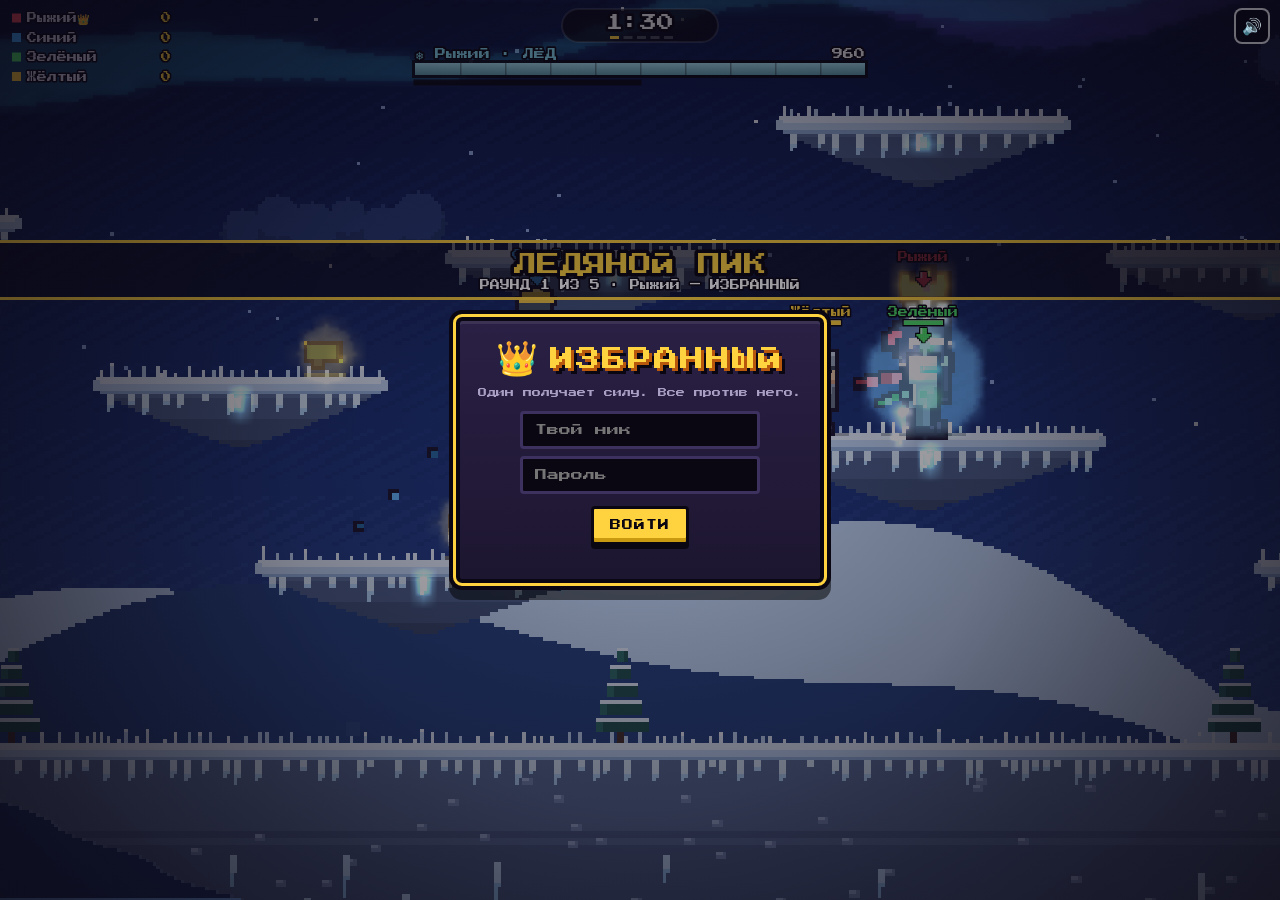
==== commit 17c3a8d7: "feat: v3 — 6 maps, 8 heroes, weapon pickups, 8 chosen powers, drag-aim + auto-aim, dynamic camera, f" ====
--- a/izbrannyi.html
+++ b/izbrannyi.html
@@ -82,6 +82,15 @@
 #rotate{display:none;position:fixed;inset:0;background:var(--ink);color:#fff;font-size:12px;line-height:2;align-items:center;justify-content:center;text-align:center;padding:24px;z-index:9}
 @media (orientation:portrait) and (pointer:coarse){#rotate{display:flex}}
 @media (max-height:420px){.panel{padding:10px 14px}.logo{font-size:18px}.btn-y,.btn-g{padding:9px 12px;font-size:10px}}
+#hero-grid{display:grid;grid-template-columns:repeat(auto-fill,minmax(118px,1fr));gap:8px;margin:6px 0 10px}
+.hero{background:var(--ink);border:3px solid #3d3160;border-radius:4px;padding:6px 5px;font-size:7px;line-height:1.6;color:#fff;text-align:center}
+.hero canvas{display:block;margin:0 auto 4px;image-rendering:pixelated;width:60px;height:72px}
+.hero .nm{font-size:9px;color:var(--y);margin-bottom:3px}
+.hero .ds{color:var(--mute);min-height:3.2em}
+.hero .stt{color:#7dff8a}
+.hero.sel{border-color:var(--y);box-shadow:0 0 14px rgba(255,210,63,.55)}
+.btn .ammo{position:absolute;bottom:-4px;right:-4px;background:var(--ink);color:var(--y);font:9px "Press Start 2P",monospace;padding:3px 4px;border-radius:4px;border:2px solid var(--y)}
+#cam-mode{font-size:10px}
 </style>
 </head>
 <body>
@@ -132,7 +141,11 @@
       <button id="go-join" class="btn-y">ВОЙТИ</button>
     </div>
     <div class="row">
+      <button id="go-heroes" class="btn-g">🦸 ГЕРОЙ: <b id="pf-hero">БОЕЦ</b></button>
       <button id="go-wardrobe" class="btn-g">🎩 ГАРДЕРОБ</button>
+    </div>
+    <div class="row">
+      <select id="cam-mode"><option value="auto">📷 Камера: следит</option><option value="full">📷 Камера: вся карта</option></select>
       <button id="go-help" class="btn-g">❓ КАК ИГРАТЬ</button>
     </div>
     <p id="menu-err" class="err"></p>
@@ -148,16 +161,24 @@
   </div>
 </div>
 
+<div id="scr-heroes" class="screen hidden">
+  <div class="panel wide">
+    <h2>🦸 ВЫБОР ГЕРОЯ</h2>
+    <div id="hero-grid"></div>
+    <button id="heroes-back" class="btn-y">ГОТОВО</button>
+  </div>
+</div>
+
 <div id="scr-help" class="screen hidden">
   <div class="panel wide help">
     <h2>❓ КАК ИГРАТЬ</h2>
-    <p>👑 <b>Избранный</b> получает случайную силу: 🔥 Пламя, ⚡ Молния, ❄ Лёд или 🗿 Гигант. Остальные — <b>охотники</b>, их цель — свалить его.</p>
-    <p>⚔ Кто добил Избранного — становится им сам. Упал в море — погиб.</p>
-    <p>🕹 Джойстик — бег (вниз в воздухе — быстрое падение). <b>⤒</b> прыжок (в воздухе — двойной). <b>✊</b> атака (автонаведение, каждый 3-й выстрел — заряженный). <b>⇢</b> рывок с неуязвимостью. У Избранного <b>★</b> — особая способность, <b>💥</b> — УЛЬТА.</p>
-    <p>🎁 Бонусы на карте: ❤ аптечка, ⁂ тройной выстрел, 🛡 щит, » скорость, ● бомбы. Избранный забирая бонус заряжает ульту.</p>
-    <p>⚠ На каждой карте свои события: ураган, гейзеры лавы, сосульки. 5 раундов — 3 острова.</p>
-    <p>💰 За матч — опыт и монеты. Покупай шапки в гардеробе!</p>
-    <p class="hint">ПК: A/D бег, S вниз, Пробел прыжок, J атака, K рывок/способность, L ульта.</p>
+    <p>👑 <b>Избранный</b> получает случайную сверхсилу (8 видов: 🔥 Пламя, ⚡ Молния, ❄ Лёд, 🗿 Гигант, ☠ Яд, 🌑 Тень, 🌀 Гравитация, 🌪 Ветер). Остальные — <b>охотники</b>. Избранным становятся по очереди, а добивший Избранного забирает силу себе.</p>
+    <p>🔫 У охотников <b>нет суперсил</b>: ищи оружие на карте — пистолет, автомат, дробовик, снайперка, гранатомёт, базука, лазер. Без оружия можно только толкаться кулаком (почти без урона — зато можно спихнуть с острова).</p>
+    <p>🎯 <b>Прицел:</b> просто нажми ✊ — автонаводка. Зажми — автоогонь. <b>Потяни кнопку пальцем</b> — появится линия или кружок, куда полетит выстрел; отпусти — выстрел. Так же работает ★ у способностей с кружком.</p>
+    <p>🦸 У каждого героя свой навык на ★: рывок, щит, лечение, турель, невидимость, ракетный прыжок, ЭМИ.</p>
+    <p>🕹 Джойстик — бег (вниз в воздухе — быстрое падение). ⤒ прыжок, в воздухе ещё раз. Грибы на «Грибном лесу» — батуты.</p>
+    <p>⚠ 6 карт со своими событиями: ураган, гейзеры, сосульки, ядовитые споры, гроза, лазерная зачистка.</p>
+    <p class="hint">ПК: A/D бег, S вниз, Пробел прыжок, ЛКМ — стрелять в курсор, ПКМ — навык в курсор, J/K — авто, L ульта.</p>
     <button id="help-back" class="btn-g">ПОНЯТНО</button>
   </div>
 </div>
@@ -200,68 +221,134 @@
 "use strict";
 // ===== src/config.js =====
 const __m_src_config_js = (() => {
-// Все игровые числа — здесь (design/implementation-plan.md §6, v2: вид сбоку, 3 карты, ульты, бонусы, события)
+// Все игровые числа — здесь (v3: большие карты, герои, оружие, 8 сил, прицеливание)
 const PASSWORD = '12345687';
 
 const CFG = {
-  W: 480, H: 270,            // внутреннее пиксельное разрешение, камера неподвижна
-  TICK: 30, SNAP_EVERY: 2,   // тик симуляции 30 Гц, снапшоты 15 Гц
+  W: 768, H: 384,            // размер мира в пикселях (камера показывает его часть)
+  TICK: 30, SNAP_EVERY: 2,
   gravity: 1150, accel: 1400, airAccel: 1000, friction: 1500,
-  jumpVel: 345, djumpVel: 310, coyote: 0.1, jumpBuffer: 0.12, maxFall: 520, fastFallMul: 1.8,
-  dashSpeed: 300, dashTime: 0.14, dashCd: 1.0, dashInv: 0.22,
-  fallY: 300, hunterRespawn: 3, spawnInv: 1.2, slowmo: 0.9, slowmoScale: 0.3,
-  hunter: { scale: 1, hp: 100, speed: 102, shotSpeed: 270, shotDmg: 8, shotCd: 0.3, shotRange: 230, aimRange: 250,
-    chargeEvery: 3, chargeMul: 2.5 },
-  chosen: { hpPer: 240, speed: 94, regen: 0.008, regenDelay: 4, swapInv: 1.5, scale: 1.45,
-    ultMax: 100, ultPerSec: 2.5, ultPerDmg: 0.5, ultPickup: 25 },
+  jumpVel: 350, djumpVel: 315, coyote: 0.1, jumpBuffer: 0.12, maxFall: 540, fastFallMul: 1.8,
+  dashSpeed: 300, dashTime: 0.14, dashInv: 0.22, padVel: 640,
+  fallY: 420, hunterRespawn: 3, spawnInv: 1.2, slowmo: 0.9, slowmoScale: 0.3,
+  punch: { dmg: 3, kb: 190, cd: 0.38, w: 18, h: 18 },
+  chosen: { hpPer: 320, speed: 98, regen: 0.008, regenDelay: 4, swapInv: 1.5, scale: 1.45,
+    ultMax: 100, ultPerSec: 2.5, ultPerDmg: 0.5, ultPickup: 25, autoRange: 300 },
+
+  heroes: {
+    brawler:  { name: 'Боец', icon: '🥊', desc: 'Рывок с неуязвимостью', hp: 105, speed: 104, airJumps: 1, skill: 'dash', cd: 1.0 },
+    ninja:    { name: 'Ниндзя', icon: '🥷', desc: 'Тройной прыжок, длинный теневой рывок', hp: 80, speed: 124, airJumps: 2, skill: 'shadowDash', cd: 0.9 },
+    knight:   { name: 'Рыцарь', icon: '🛡', desc: 'Щит: 1,5 с без урона', hp: 145, speed: 92, airJumps: 1, skill: 'block', cd: 6 },
+    medic:    { name: 'Медик', icon: '💉', desc: 'Лечит себя и союзников рядом', hp: 90, speed: 104, airJumps: 1, skill: 'heal', cd: 8 },
+    engineer: { name: 'Инженер', icon: '🔧', desc: 'Турель, которая стреляет в Избранного', hp: 100, speed: 100, airJumps: 1, skill: 'turret', cd: 11 },
+    ghost:    { name: 'Призрак', icon: '👻', desc: 'Невидимость и скорость на 3 с', hp: 85, speed: 108, airJumps: 1, skill: 'invis', cd: 9 },
+    rocket:   { name: 'Ракетчик', icon: '🚀', desc: 'Ракетный прыжок со взрывом', hp: 95, speed: 102, airJumps: 1, skill: 'rocketJump', cd: 3.5 },
+    robot:    { name: 'Робот', icon: '🤖', desc: 'ЭМИ: оглушает Избранного рядом', hp: 125, speed: 96, airJumps: 1, skill: 'emp', cd: 10 },
+  },
+  skills: { shadowDashMul: 1.25, blockT: 1.5, heal: 28, healR: 90, turretT: 9, turretCd: 0.55, turretDmg: 4, turretRange: 230,
+    invisT: 3, invisSpeed: 1.3, rocketVel: 480, rocketR: 34, rocketDmg: 12, empR: 85, empStun: 1.1, empDmg: 8 },
+
+  weapons: {
+    pistol:  { name: 'Пистолет',   icon: '🔫', ammo: 14, cd: 0.26, dmg: 7,  speed: 340, range: 280, spread: 0.03, aim: 'line', w: 1 },
+    smg:     { name: 'Автомат',    icon: '🔫', ammo: 36, cd: 0.09, dmg: 4,  speed: 360, range: 250, spread: 0.12, aim: 'line', w: 1 },
+    shotgun: { name: 'Дробовик',   icon: '💥', ammo: 7,  cd: 0.75, dmg: 6,  speed: 310, range: 150, spread: 0.45, pellets: 6, kb: 150, aim: 'cone' },
+    sniper:  { name: 'Снайперка',  icon: '🎯', ammo: 5,  cd: 1.1,  dmg: 40, speed: 950, range: 720, spread: 0, aim: 'laser', pierce: true },
+    grenade: { name: 'Гранатомёт', icon: '💣', ammo: 6,  cd: 0.8,  dmg: 30, R: 46, range: 320, aim: 'arc' },
+    rocket:  { name: 'Базука',     icon: '🚀', ammo: 4,  cd: 1.2,  dmg: 42, R: 54, speed: 250, range: 460, aim: 'line' },
+    laser:   { name: 'Лазер',      icon: '⚡', ammo: 10, cd: 0.45, dmg: 14, range: 340, aim: 'line', hitscan: true },
+  },
+  weaponWeights: { pistol: 4, smg: 3, shotgun: 3, sniper: 1.4, grenade: 2, rocket: 1.2, laser: 2 },
+  items: {
+    heal:   { icon: '❤', name: 'Аптечка', color: '#ff5d73', amt: 45 },
+    shield: { icon: '🛡', name: 'Щит', color: '#4dc3ff', amt: 50 },
+    speed:  { icon: '»', name: 'Скорость', color: '#7dff8a', t: 6, mul: 1.35 },
+  },
+  pickups: { first: 0.5, weaponEvery: 3.0, itemEvery: 8.5, maxWeapons: 6, maxItems: 2, life: 20 },
+
   powers: {
-    fire:  { name: 'Пламя', icon: '🔥', color: '#ff7a1a', glow: '#ffb347', hpMul: 1, speedMul: 1,
-             aDmg: 28, aSpeed: 170, aCd: 0.55, bR: 58, bDmg: 40, bTele: 0.45, bCd: 6.5,
-             ultName: 'Метеоритный дождь', uN: 8, uR: 30, uDmg: 35, uTele: 0.8, uSpan: 2.4 },
-    bolt:  { name: 'Молния', icon: '⚡', color: '#ffe83a', glow: '#fff59d', hpMul: 0.8, speedMul: 1.25,
-             aDmg: 16, aRange: 100, aJump: 80, aJumps: 2, aCd: 0.7, bDist: 110, bR: 40, bDmg: 25, bCd: 4.5,
-             ultName: 'Гроза', uStrikes: 3, uR: 24, uDmg: 30, uTele: 0.7, uGap: 0.55 },
-    ice:   { name: 'Лёд', icon: '❄', color: '#8ee8ff', glow: '#d4f7ff', hpMul: 1, speedMul: 1,
-             aDmg: 14, aSpeed: 220, aCd: 0.45, slow: 0.4, slowT: 1.5, wallT: 4, wallH: 46, bCd: 7,
-             ultName: 'Буран', uR: 230, uDmg: 15, uFreeze: 1.4, uSlow: 3 },
-    giant: { name: 'Гигант', icon: '🗿', color: '#c77dff', glow: '#e9b3ff', hpMul: 1.5, speedMul: 0.82, scale: 2,
-             aDmg: 34, aTele: 0.3, aW: 48, aH: 38, aKb: 220, aCd: 0.95, bR: 64, bDmg: 42, bCd: 5.5, bJump: 400,
-             ultName: 'Землетрясение', uDmg: 30, uLaunch: 360 },
+    fire:    { name: 'Пламя', icon: '🔥', color: '#ff7a1a', hpMul: 1, speedMul: 1,
+               aDmg: 26, aSpeed: 210, aCd: 0.5, aAim: 'line', aRange: 300,
+               bR: 64, bDmg: 40, bTele: 0.45, bCd: 6.5, bAim: 'self', bName: 'Огненное кольцо',
+               ultName: 'Метеоритный дождь', uN: 10, uR: 32, uDmg: 35, uTele: 0.8, uSpan: 2.6 },
+    bolt:    { name: 'Молния', icon: '⚡', color: '#ffe83a', hpMul: 0.8, speedMul: 1.25,
+               aDmg: 16, aRange: 130, aJump: 95, aJumps: 2, aCd: 0.65, aAim: 'auto',
+               bRange: 170, bR: 44, bDmg: 25, bCd: 4.5, bAim: 'circle', bName: 'Телепорт-разряд',
+               ultName: 'Гроза', uStrikes: 3, uR: 26, uDmg: 30, uTele: 0.7, uGap: 0.55 },
+    ice:     { name: 'Лёд', icon: '❄', color: '#8ee8ff', hpMul: 1, speedMul: 1,
+               aDmg: 14, aSpeed: 260, aCd: 0.42, aAim: 'line', aRange: 300, slow: 0.4, slowT: 1.5,
+               wallT: 4, wallH: 48, bCd: 6.5, bAim: 'line', bName: 'Ледяная стена',
+               ultName: 'Буран', uR: 300, uDmg: 15, uFreeze: 1.4, uSlow: 3 },
+    giant:   { name: 'Гигант', icon: '🗿', color: '#c77dff', hpMul: 1.5, speedMul: 0.82, scale: 2,
+               aDmg: 34, aTele: 0.3, aW: 50, aH: 40, aKb: 230, aCd: 0.95, aAim: 'line',
+               bR: 70, bDmg: 42, bCd: 5.5, bJump: 420, bAim: 'self', bName: 'Прыжок-удар',
+               ultName: 'Землетрясение', uDmg: 30, uLaunch: 380 },
+    poison:  { name: 'Яд', icon: '☠', color: '#7dff4a', hpMul: 1, speedMul: 1.05,
+               aDmg: 14, aCd: 0.6, aAim: 'arc', aRange: 280, puddleR: 20, puddleT: 2.5, puddleDps: 8,
+               bR: 54, bT: 4, bDps: 12, bCd: 7, bAim: 'circle', bRange: 240, bName: 'Ядовитое облако',
+               ultName: 'Чумной туман', uN: 6, uR: 50, uT: 4.5, uDps: 12 },
+    shadow:  { name: 'Тень', icon: '🌑', color: '#a05cff', hpMul: 0.9, speedMul: 1.15,
+               aDmg: 20, aDist: 64, aCd: 0.7, aAim: 'line',
+               bRange: 190, bR: 36, bDmg: 18, bCd: 4, bAim: 'circle', bName: 'Шаг в тень',
+               ultName: 'Теневые клоны', uN: 4, uDmg: 22, uSpeed: 150, uT: 5 },
+    gravity: { name: 'Гравитация', icon: '🌀', color: '#5c8cff', hpMul: 1.1, speedMul: 0.95,
+               aDmg: 16, aSpeed: 170, aCd: 0.6, aAim: 'line', aRange: 300,
+               bR: 72, bT: 2, bPull: 150, bDmg: 28, bCd: 7.5, bAim: 'circle', bRange: 240, bName: 'Чёрная дыра',
+               ultName: 'Сингулярность', uR: 360, uT: 3, uPull: 120, uDmg: 35, uKb: 420 },
+    wind:    { name: 'Ветер', icon: '🌪', color: '#b8ffe6', hpMul: 0.95, speedMul: 1.15,
+               aDmg: 12, aSpeed: 400, aCd: 0.42, aKb: 170, aAim: 'line', aRange: 320,
+               bDmg: 15, bLaunch: 450, bSpeed: 160, bCd: 5.5, bAim: 'line', bName: 'Смерч',
+               ultName: 'Ураган', uN: 3, uDmg: 18, uKb: 380 },
   },
   bigLobbyCdMul: 0.85,
-  pickups: { first: 4, every: 6.5, max: 3, life: 14, heal: 40, tripleT: 8, speedT: 6, speedMul: 1.35, shield: 45,
-    bombs: 3, bombDmg: 30, bombR: 42, weights: { heal: 3, triple: 2, shield: 2, speed: 2, bomb: 2 } },
-  pickupInfo: {
-    heal:   { icon: '❤', name: 'Аптечка', color: '#ff5d73' },
-    triple: { icon: '⁂', name: 'Тройной выстрел', color: '#ffd23f' },
-    shield: { icon: '🛡', name: 'Щит', color: '#4dc3ff' },
-    speed:  { icon: '»', name: 'Скорость', color: '#7dff8a' },
-    bomb:   { icon: '●', name: 'Бомбы', color: '#ff8c3a' },
-  },
-  hazards: { first: 16, every: 21, warn: 2.2, windT: 5, windSpeed: 58, geyserT: 1.0, geyserDmg: 30, icicleN: 7, icicleDmg: 25 },
-  score: { kill: 100, per10dmg: 5, perSec: 2, maxPerLife: 60, hunterKill: 25, survive: 50, pickup: 5 },
+  hazards: { first: 18, every: 22, warn: 2.2, windT: 5, windSpeed: 60, geyserT: 1.0, geyserDmg: 30, icicleN: 9, icicleDmg: 25,
+    sporeN: 4, sporeR: 46, sporeT: 3.5, sporeDps: 9, stormN: 6, stormDmg: 30, laserDmg: 28, laserT: 1.1 },
+  score: { kill: 100, per10dmg: 5, perSec: 2, maxPerLife: 60, hunterKill: 25, survive: 50, pickup: 3 },
   comeback: 1.15,
   rounds: 5, roundTime: 90, countdown: 3, roundEndTime: 4,
   colors: ['#ff4d5e', '#3fa9ff', '#4fe36b', '#ffcf3a', '#c86bff', '#ff8c3a'],
   maxPlayers: 6,
-  bot: { // лёгкий / нормальный / жёсткий
-    react: [0.5, 0.28, 0.12], aim: [0.45, 0.8, 1], dodge: [0.15, 0.5, 0.85], names: ['Лёгкие', 'Нормальные', 'Жёсткие'] },
+  bot: { react: [0.5, 0.28, 0.12], aim: [0.45, 0.8, 1], dodge: [0.15, 0.5, 0.85], names: ['Лёгкие', 'Нормальные', 'Жёсткие'] },
+
   maps: [
     { id: 'meadow', name: 'Небесный луг', hazard: 'wind', hazardName: 'УРАГАН', friction: 1,
-      solids: [{ x: 40, y: 192, w: 400 }],
-      plats: [{ x: 70, y: 154, w: 70 }, { x: 340, y: 154, w: 70 }, { x: 205, y: 124, w: 70 },
-              { x: 105, y: 94, w: 62 }, { x: 313, y: 94, w: 62 }, { x: 209, y: 64, w: 62 }],
-      spawns: [[70, 192], [410, 192], [160, 192], [320, 192], [105, 154], [375, 154], [240, 124], [240, 192]] },
+      solids: [{ x: 70, y: 300, w: 628 }],
+      plats: [{ x: 105, y: 255, w: 90 }, { x: 573, y: 255, w: 90 }, { x: 250, y: 222, w: 96 }, { x: 422, y: 222, w: 96 },
+              { x: 120, y: 182, w: 80 }, { x: 568, y: 182, w: 80 }, { x: 336, y: 172, w: 96 }, { x: 215, y: 132, w: 76 },
+              { x: 477, y: 132, w: 76 }, { x: 346, y: 98, w: 76 }],
+      spawns: [[110, 300], [658, 300], [250, 300], [518, 300], [150, 255], [618, 255], [384, 172], [384, 300]] },
     { id: 'volcano', name: 'Вулкан', hazard: 'geyser', hazardName: 'ГЕЙЗЕРЫ ЛАВЫ', friction: 1,
-      solids: [{ x: 28, y: 196, w: 172 }, { x: 280, y: 196, w: 172 }],
-      plats: [{ x: 205, y: 166, w: 70 }, { x: 60, y: 150, w: 64 }, { x: 356, y: 150, w: 64 },
-              { x: 150, y: 116, w: 62 }, { x: 268, y: 116, w: 62 }, { x: 209, y: 80, w: 62 }],
-      spawns: [[60, 196], [420, 196], [150, 196], [330, 196], [92, 150], [388, 150], [240, 166], [240, 80]] },
+      solids: [{ x: 36, y: 305, w: 290 }, { x: 442, y: 305, w: 290 }],
+      movers: [{ x: 334, y: 278, w: 100, move: { dx: 0, dy: 18, sp: 0.9 } }],
+      plats: [{ x: 80, y: 258, w: 86 }, { x: 602, y: 258, w: 86 }, { x: 200, y: 228, w: 96 }, { x: 472, y: 228, w: 96 },
+              { x: 336, y: 196, w: 96 }, { x: 96, y: 188, w: 76 }, { x: 596, y: 188, w: 76 }, { x: 236, y: 150, w: 76 },
+              { x: 456, y: 150, w: 76 }, { x: 346, y: 112, w: 76 }],
+      spawns: [[80, 305], [688, 305], [200, 305], [568, 305], [123, 258], [645, 258], [384, 196], [384, 112]] },
     { id: 'ice', name: 'Ледяной пик', hazard: 'icicles', hazardName: 'СОСУЛЬКИ', friction: 0.35,
-      solids: [{ x: 70, y: 188, w: 340 }],
-      plats: [{ x: 26, y: 152, w: 60 }, { x: 394, y: 152, w: 60 }, { x: 130, y: 126, w: 66 }, { x: 284, y: 126, w: 66 },
-              { x: 206, y: 94, w: 68 }, { x: 90, y: 70, w: 56 }, { x: 334, y: 70, w: 56 }],
-      spawns: [[100, 188], [380, 188], [180, 188], [300, 188], [56, 152], [424, 152], [240, 94], [163, 126]] },
+      solids: [{ x: 110, y: 300, w: 548 }],
+      plats: [{ x: 34, y: 262, w: 80 }, { x: 654, y: 262, w: 80 }, { x: 196, y: 248, w: 92 }, { x: 480, y: 248, w: 92 },
+              { x: 334, y: 212, w: 100 }, { x: 150, y: 196, w: 80 }, { x: 538, y: 196, w: 80 }, { x: 250, y: 160, w: 80 },
+              { x: 438, y: 160, w: 80 }, { x: 344, y: 122, w: 80 }, { x: 60, y: 150, w: 66 }, { x: 642, y: 150, w: 66 }],
+      spawns: [[150, 300], [618, 300], [260, 300], [508, 300], [74, 262], [694, 262], [384, 212], [190, 196]] },
+    { id: 'mushroom', name: 'Грибной лес', hazard: 'spores', hazardName: 'ЯДОВИТЫЕ СПОРЫ', friction: 1,
+      solids: [{ x: 50, y: 304, w: 270 }, { x: 448, y: 304, w: 270 }, { x: 330, y: 330, w: 108 }],
+      pads: [{ x: 170, y: 304, w: 22 }, { x: 576, y: 304, w: 22 }, { x: 373, y: 330, w: 22 }],
+      plats: [{ x: 96, y: 246, w: 80 }, { x: 592, y: 246, w: 80 }, { x: 226, y: 214, w: 84 }, { x: 458, y: 214, w: 84 },
+              { x: 336, y: 180, w: 96 }, { x: 120, y: 160, w: 76 }, { x: 572, y: 160, w: 76 }, { x: 236, y: 120, w: 72 },
+              { x: 460, y: 120, w: 72 }, { x: 344, y: 80, w: 80 }],
+      spawns: [[90, 304], [678, 304], [250, 304], [518, 304], [136, 246], [632, 246], [384, 180], [384, 330]] },
+    { id: 'temple', name: 'Небесный храм', hazard: 'storm', hazardName: 'ГРОЗА', friction: 1,
+      solids: [{ x: 140, y: 300, w: 488 }],
+      movers: [{ x: 40, y: 252, w: 76, move: { dx: 36, dy: 0, sp: 0.7 } }, { x: 652, y: 252, w: 76, move: { dx: -36, dy: 0, sp: 0.7 } },
+               { x: 346, y: 150, w: 76, move: { dx: 70, dy: 0, sp: 0.5 } }],
+      plats: [{ x: 200, y: 254, w: 80 }, { x: 488, y: 254, w: 80 }, { x: 330, y: 214, w: 108 }, { x: 170, y: 180, w: 80 },
+              { x: 518, y: 180, w: 80 }, { x: 80, y: 140, w: 70 }, { x: 618, y: 140, w: 70 }, { x: 240, y: 106, w: 70 }, { x: 458, y: 106, w: 70 }],
+      spawns: [[180, 300], [588, 300], [300, 300], [468, 300], [240, 254], [528, 254], [384, 214], [384, 300]] },
+    { id: 'neon', name: 'Неон-сити', hazard: 'laser', hazardName: 'ЛАЗЕРНАЯ ЗАЧИСТКА', friction: 1,
+      solids: [{ x: 24, y: 300, w: 216 }, { x: 290, y: 286, w: 188 }, { x: 528, y: 300, w: 216 }],
+      plats: [{ x: 60, y: 250, w: 76 }, { x: 632, y: 250, w: 76 }, { x: 176, y: 226, w: 80 }, { x: 512, y: 226, w: 80 },
+              { x: 330, y: 234, w: 108 }, { x: 296, y: 182, w: 70 }, { x: 402, y: 182, w: 70 }, { x: 106, y: 178, w: 80 },
+              { x: 582, y: 178, w: 80 }, { x: 216, y: 136, w: 70 }, { x: 482, y: 136, w: 70 }, { x: 349, y: 116, w: 70 }],
+      spawns: [[70, 300], [698, 300], [180, 300], [588, 300], [384, 286], [98, 250], [670, 250], [384, 234]] },
   ],
   iceServers: [
     { urls: 'stun:stun.l.google.com:19302' },
@@ -275,106 +362,152 @@
 })();
 // ===== src/sim/world.js =====
 const __m_src_sim_world_js = (() => {
-// Симуляция без DOM: физика, бой, силы и ульты, бонусы, события карт, раунды, очки
+// Симуляция без DOM: физика (движущиеся платформы, батуты), герои и навыки, оружие, 8 сил Избранного,
+// зоны (яд, чёрные дыры), турели, бонусы, события карт, раунды, очки
 const { CFG } = __m_src_config_js;
 
 const POWERS = Object.keys(CFG.powers);
 const rnd = a => a[Math.floor(Math.random() * a.length)];
 const rr = (a, b) => a + Math.random() * (b - a);
+const clamp = (v, a, b) => Math.max(a, Math.min(b, v));
+const PG = CFG.gravity * 0.8; // гравитация снарядов
 const byId = (w, id) => w.players.find(p => p.id === id);
 const isChosen = (w, p) => !!p && w.match.chosenId === p.id;
 const hitH = p => 21 * p.scale;
 const hitW = p => 10 * p.scale;
 const mapOf = w => CFG.maps[w.mapIdx];
-
+const heroOf = p => CFG.heroes[p.hero] || CFG.heroes.brawler;
+const center = q => ({ x: q.x, y: q.y - hitH(q) / 2 });
+
+// ---------- платформы ----------
 const PLAT = [];
-function platforms(i) {
+function basePlats(i) {
   if (!PLAT[i]) {
     const m = CFG.maps[i];
-    PLAT[i] = [...m.solids.map(s => ({ ...s, h: 12, solid: true })), ...m.plats.map(s => ({ ...s, h: 5 }))];
+    PLAT[i] = [...m.solids.map(s => ({ ...s, h: 12, solid: true })), ...m.plats.map(s => ({ ...s, h: 6 })),
+      ...(m.movers || []).map(s => ({ ...s, h: 6, mover: true }))];
   }
   return PLAT[i];
 }
-// верх ближайшей опоры под точкой (или null — пропасть)
+function platsAt(mapIdx, t) {
+  return basePlats(mapIdx).map(pl => pl.mover ? { ...pl, x: pl.x + Math.sin(t * pl.move.sp) * pl.move.dx, y: pl.y + Math.sin(t * pl.move.sp) * pl.move.dy } : pl);
+}
 function supportAt(w, x, y) {
   let best = null;
-  for (const pl of platforms(w.mapIdx)) if (x >= pl.x && x <= pl.x + pl.w && pl.y >= y - 1 && (best === null || pl.y < best)) best = pl.y;
+  for (const pl of platsAt(w.mapIdx, w.time)) if (x >= pl.x && x <= pl.x + pl.w && pl.y >= y - 1 && (best === null || pl.y < best)) best = pl.y;
   return best;
 }
 
 function fx(w, o) { o.id = ++w.fxId; o.ttl = o.ttl || 0.4; o.t = o.ttl; w.fx.push(o); return o; }
+function say(w, msg, t = 2.5) { w.match.msg = msg; w.match.msgT = t; }
+function banner(w, text, sub, color, t = 2.2) { w.match.banner = { text, sub, color, t, ttl: t }; }
+function feed(w, a, ac, b, bc, icon) { w.match.feed.push({ a, ac, b, bc, icon, t: w.time }); if (w.match.feed.length > 4) w.match.feed.shift(); }
 
 function createWorld(mapIdx = 0) {
-  return { time: 0, mapIdx, mapStart: 0, players: [], projs: [], teles: [], walls: [], pickups: [], fx: [], fxId: 0,
-    slow: 0, pickT: CFG.pickups.first, hazard: { phase: 'idle', t: CFG.hazards.first, k: null, dir: 1, data: [], hit: [] },
+  return { time: 0, mapIdx, mapOrder: [0], fixedMap: null, players: [], projs: [], teles: [], walls: [], pickups: [], zones: [], turrets: [],
+    fx: [], fxId: 0, slow: 0, weaponT: CFG.pickups.first, itemT: 5,
+    hazard: { phase: 'idle', t: CFG.hazards.first, k: null, dir: 1, data: [], hit: [], y: 0 },
     match: { phase: 'lobby', round: 0, timer: 0, chosenId: null, msg: '', msgT: 0, banner: null, feed: [] } };
 }
 
-function addPlayer(w, { id, name, color, label, isBot, hat }) {
-  const p = { id, name, color, label, isBot: !!isBot, hat: hat || 'none', seed: Math.random() * 10,
-    x: 0, y: 0, px: 0, py: 0, vx: 0, vy: 0, facing: 1, onGround: false, airJumps: 1,
-    hp: CFG.hunter.hp, maxHp: CFG.hunter.hp, dead: 0, inv: 0, cdA: 0, cdB: 0, dashT: 0, slowT: 0, frozenT: 0,
-    attackT: 0, hitT: 0, launchT: 0, coyT: 0, bufT: 0, dropT: 0, animT: 0, score: 0, dmgAcc: 0, lifeScore: 0,
-    noDmgT: 0, slam: false, power: null, scale: CFG.hunter.scale, ult: 0, shotN: 0,
-    buffs: { triple: 0, speed: 0, shield: 0, bomb: 0 }, streak: { n: 0, t: -9 }, dmgLog: {},
-    stats: { dmg: 0, chosenTime: 0, kills: 0 } };
+function addPlayer(w, { id, name, color, label, isBot, hat, hero }) {
+  const hk = CFG.heroes[hero] ? hero : 'brawler';
+  const p = { id, name, color, label, isBot: !!isBot, hat: hat || 'none', hero: hk, seed: Math.random() * 10,
+    x: 0, y: 0, px: 0, py: 0, vx: 0, vy: 0, facing: 1, onGround: false, airJumps: 1, plat: -1,
+    hp: CFG.heroes[hk].hp, maxHp: CFG.heroes[hk].hp, dead: 0, inv: 0, cdA: 0, cdB: 0, dashT: 0, dashMul: 1,
+    slowT: 0, frozenT: 0, stunT: 0, attackT: 0, hitT: 0, launchT: 0, coyT: 0, bufT: 0, dropT: 0, animT: 0,
+    score: 0, dmgAcc: 0, lifeScore: 0, noDmgT: 0, slam: false, power: null, scale: 1, ult: 0,
+    weapon: null, ammo: 0, blockT: 0, invisT: 0, speedT: 0, shield: 0, dotAcc: 0, aimX: 1, aimY: 0,
+    timesChosen: 0, streak: { n: 0, t: -9 }, dmgLog: {}, stats: { dmg: 0, chosenTime: 0, kills: 0 } };
   w.players.push(p); placeAtSpawn(w, p); return p;
 }
 
 function removePlayer(w, id) {
   const p = byId(w, id); if (!p) return;
   w.players = w.players.filter(q => q !== p);
+  w.turrets = w.turrets.filter(t => t.owner !== id);
   if (w.match.chosenId === id && w.match.phase !== 'lobby' && w.players.length) makeChosen(w, topRecentDamager(w, p) || rnd(w.players));
 }
-
-function say(w, msg, t = 2.5) { w.match.msg = msg; w.match.msgT = t; }
-function banner(w, text, sub, color, t = 2.2) { w.match.banner = { text, sub, color, t, ttl: t }; }
-function feed(w, a, ac, b, bc, icon) { w.match.feed.push({ a, ac, b, bc, icon, t: w.time }); if (w.match.feed.length > 4) w.match.feed.shift(); }
 
 function placeAtSpawn(w, p) {
   const ch = byId(w, w.match.chosenId);
   const sp = mapOf(w).spawns.map(s => [s, ch && ch !== p ? Math.abs(s[0] - ch.x) + Math.abs(s[1] - ch.y) : Math.random()])
     .sort((a, b) => b[1] - a[1]);
-  const s = sp[Math.floor(Math.random() * Math.min(2, sp.length))][0];
-  p.x = p.px = s[0]; p.y = p.py = s[1]; p.vx = p.vy = 0; p.onGround = true; p.airJumps = 1;
-}
-
-function makeHunter(p) { p.power = null; p.scale = CFG.hunter.scale; p.maxHp = CFG.hunter.hp; p.slam = false; p.dmgLog = {}; p.ult = 0; }
+  const s = sp[Math.floor(Math.random() * Math.min(3, sp.length))][0];
+  p.x = p.px = s[0]; p.y = p.py = s[1]; p.vx = p.vy = 0; p.onGround = true; p.plat = -1; p.airJumps = heroOf(p).airJumps;
+}
+
+function resetStatus(p) {
+  p.slowT = p.frozenT = p.stunT = p.blockT = p.invisT = p.speedT = 0; p.shield = 0; p.dotAcc = 0; p.slam = false; p.dashT = 0;
+}
+function makeHunter(p) { p.power = null; p.scale = 1; p.maxHp = heroOf(p).hp; p.slam = false; p.dmgLog = {}; p.ult = 0; }
+
+function dropWeapon(w, p) {
+  if (!p.weapon || p.ammo <= 0) { p.weapon = null; p.ammo = 0; return; }
+  const y = supportAt(w, p.x, p.y - 4);
+  if (y !== null && y - p.y < 80) w.pickups.push({ id: ++w.fxId, k: 'weapon', w: p.weapon, ammo: p.ammo, x: Math.round(p.x), y, life: CFG.pickups.life });
+  p.weapon = null; p.ammo = 0;
+}
 
 function makeChosen(w, p) {
-  const key = rnd(POWERS), pw = CFG.powers[key];
+  const prev = byId(w, w.match.chosenId);
+  const choices = POWERS.filter(k => !prev || k !== prev.power);
+  const key = rnd(choices), pw = CFG.powers[key];
   for (const q of w.players) if (q !== p && q.power) makeHunter(q);
-  p.power = key; p.scale = pw.scale || CFG.chosen.scale;
+  dropWeapon(w, p);
+  p.power = key; p.scale = pw.scale || CFG.chosen.scale; p.timesChosen++;
   p.maxHp = Math.round(CFG.chosen.hpPer * Math.max(1, w.players.length - 1) * pw.hpMul);
-  p.hp = p.maxHp; p.inv = CFG.chosen.swapInv; p.cdA = p.cdB = 0; p.lifeScore = 0; p.dmgLog = {}; p.slam = false;
-  p.ult = 0; p.frozenT = 0; p.slowT = 0; p.buffs = { triple: 0, speed: 0, shield: 0, bomb: 0 };
+  p.hp = p.maxHp; p.inv = CFG.chosen.swapInv; p.cdA = p.cdB = 0; p.lifeScore = 0; p.dmgLog = {};
+  p.ult = 0; resetStatus(p);
   if (p.dead > 0) { p.dead = 0; placeAtSpawn(w, p); }
   w.match.chosenId = p.id;
+  w.teles = w.teles.filter(t => t.hazard);
   fx(w, { k: 'transform', x: p.x, y: p.y - 14, c: pw.color, ttl: 0.9, shake: 6, snd: 'transform' });
   banner(w, p.name, `ИЗБРАННЫЙ · ${pw.icon} ${pw.name.toUpperCase()}`, pw.color);
 }
 
 function startMatch(w) {
-  for (const p of w.players) { p.score = 0; p.dmgAcc = 0; p.stats = { dmg: 0, chosenTime: 0, kills: 0 }; }
-  w.match.round = 0; w.match.feed = []; w.mapStart = Math.floor(Math.random() * CFG.maps.length);
+  for (const p of w.players) { p.score = 0; p.dmgAcc = 0; p.timesChosen = 0; p.stats = { dmg: 0, chosenTime: 0, kills: 0 }; }
+  w.match.round = 0; w.match.feed = [];
+  const idx = CFG.maps.map((_, i) => i);
+  for (let i = idx.length - 1; i > 0; i--) { const j = Math.floor(Math.random() * (i + 1)); [idx[i], idx[j]] = [idx[j], idx[i]]; }
+  w.mapOrder = idx;
   nextRound(w);
+}
+
+function spawnWeaponAt(w, x, y, type) {
+  const W = CFG.weaponWeights; let k = type;
+  if (!k) { let sum = 0; for (const q in W) sum += W[q]; let r = Math.random() * sum; for (const q in W) { r -= W[q]; if (r <= 0) { k = q; break; } } k = k || 'pistol'; }
+  w.pickups.push({ id: ++w.fxId, k: 'weapon', w: k, ammo: CFG.weapons[k].ammo, x: Math.round(x), y, life: CFG.pickups.life });
+}
+function randomSpot(w, avoid = 40) {
+  const pls = basePlats(w.mapIdx).filter(p => !p.mover);
+  for (let i = 0; i < 12; i++) {
+    const pl = rnd(pls), x = rr(pl.x + 10, pl.x + pl.w - 10);
+    if (w.players.some(q => q.dead <= 0 && Math.abs(q.x - x) < avoid && Math.abs(q.y - pl.y) < 30)) continue;
+    if (w.pickups.some(q => Math.abs(q.x - x) < 26 && q.y === pl.y)) continue;
+    return [x, pl.y];
+  }
+  return null;
 }
 
 function nextRound(w) {
   const m = w.match; m.round++;
-  w.mapIdx = (w.mapStart + m.round - 1) % CFG.maps.length;
-  w.projs = []; w.teles = []; w.walls = []; w.pickups = []; w.pickT = CFG.pickups.first;
-  w.hazard = { phase: 'idle', t: CFG.hazards.first, k: null, dir: 1, data: [], hit: [] };
+  w.mapIdx = w.fixedMap !== null && w.fixedMap !== undefined ? w.fixedMap : w.mapOrder[(m.round - 1) % w.mapOrder.length];
+  w.projs = []; w.teles = []; w.walls = []; w.pickups = []; w.zones = []; w.turrets = [];
+  w.weaponT = CFG.pickups.weaponEvery; w.itemT = CFG.pickups.itemEvery;
+  w.hazard = { phase: 'idle', t: CFG.hazards.first, k: null, dir: 1, data: [], hit: [], y: 0 };
   m.chosenId = null;
-  for (const p of w.players) {
-    makeHunter(p); p.hp = p.maxHp; p.dead = 0; p.inv = 0; p.cdA = p.cdB = 0; p.slowT = 0; p.frozenT = 0;
-    p.buffs = { triple: 0, speed: 0, shield: 0, bomb: 0 };
-  }
-  let ch;
-  if (m.round === 1) ch = rnd(w.players);
-  else { const min = Math.min(...w.players.map(p => p.score)); ch = rnd(w.players.filter(p => p.score === min)); }
+  for (const p of w.players) { makeHunter(p); p.hp = p.maxHp; p.dead = 0; p.inv = 0; p.cdA = p.cdB = 0; p.weapon = null; p.ammo = 0; resetStatus(p); }
+  // честная очередь: Избранным становится тот, кто был им реже всех (при равенстве — меньше очков, потом случайно)
+  const minT = Math.min(...w.players.map(p => p.timesChosen));
+  let c = w.players.filter(p => p.timesChosen === minT);
+  const minS = Math.min(...c.map(p => p.score)); c = c.filter(p => p.score - minS < 30);
+  const ch = rnd(c);
   for (const p of w.players) placeAtSpawn(w, p);
   makeChosen(w, ch);
+  const n = Math.max(3, w.players.length);
+  for (let i = 0; i < n; i++) { const s = randomSpot(w, 0); if (s) spawnWeaponAt(w, s[0], s[1], i === 0 ? 'pistol' : null); }
   banner(w, mapOf(w).name.toUpperCase(), `РАУНД ${m.round} ИЗ ${CFG.rounds} · ${ch.name} — ИЗБРАННЫЙ`, '#ffd23f', 2.6);
   m.phase = 'countdown'; m.timer = CFG.countdown;
 }
@@ -387,7 +520,6 @@
   }
   return best;
 }
-
 function isLastHunter(w, p) {
   const hs = w.players.filter(q => !isChosen(w, q));
   if (hs.length < 2) return false;
@@ -397,16 +529,17 @@
 
 function damage(w, t, amt, src, o = {}) {
   if (!t || t.dead > 0 || t.inv > 0) return false;
+  if (t.blockT > 0) { fx(w, { k: 'shield', x: t.x, y: t.y - hitH(t) / 2, c: '#ffd23f', ttl: 0.25, snd: 'block' }); return false; }
   const chosenT = isChosen(w, t);
   let a = amt;
   if (src && !isChosen(w, src) && isLastHunter(w, src)) a *= CFG.comeback;
-  if (t.buffs.shield > 0) {
-    const ab = Math.min(t.buffs.shield, a); t.buffs.shield -= ab; a -= ab;
-    fx(w, { k: 'shield', x: t.x, y: t.y - hitH(t) / 2, r: 12 * t.scale, c: '#4dc3ff', ttl: 0.3, snd: 'shield' });
+  if (t.shield > 0) {
+    const ab = Math.min(t.shield, a); t.shield -= ab; a -= ab;
+    if (!o.dot) fx(w, { k: 'shield', x: t.x, y: t.y - hitH(t) / 2, c: '#4dc3ff', ttl: 0.3, snd: 'shield' });
     if (a <= 0) return true;
   }
-  t.hp -= a; t.noDmgT = 0; if (t.hitT <= 0) t.hitT = 0.1;
-  if (src) {
+  t.hp -= a; t.noDmgT = 0; if (t.hitT <= 0 && !o.dot) t.hitT = 0.28; t.invisT = 0;
+  if (src && src !== t) {
     src.stats.dmg += a;
     if (isChosen(w, src)) src.ult = Math.min(CFG.chosen.ultMax, src.ult + a * CFG.chosen.ultPerDmg);
     if (chosenT) {
@@ -416,22 +549,24 @@
       while (src.dmgAcc >= 10) { src.dmgAcc -= 10; src.score += CFG.score.per10dmg; }
     }
   }
-  if (o.kb) { t.vx = o.kb * (o.dir || 1); t.vy = Math.min(t.vy, -170); t.onGround = false; t.launchT = 0.4; }
-  if (o.launch) { t.vy = -o.launch; t.onGround = false; t.launchT = 0.5; }
+  const kbMul = t.power === 'giant' ? 0.35 : chosenT ? 0.6 : 1;
+  if (o.kb) { t.vx = o.kb * kbMul * (o.dir || 1); t.vy = Math.min(t.vy, -170 * kbMul); t.onGround = false; t.launchT = 0.4; }
+  if (o.launch) { t.vy = -o.launch * (chosenT ? 0.6 : 1); t.onGround = false; t.launchT = 0.5; }
   if (o.slow) t.slowT = Math.max(t.slowT, o.slow);
   if (o.freeze) { t.frozenT = o.freeze; fx(w, { k: 'freeze', x: t.x, y: t.y - hitH(t) / 2, c: '#8ee8ff', ttl: 0.3 }); }
+  if (o.stun) { t.stunT = o.stun; fx(w, { k: 'stun', x: t.x, y: t.y - hitH(t), c: '#5cf2ff', ttl: o.stun }); w.teles = w.teles.filter(q => q.owner !== t.id || q.hazard); t.slam = false; }
   const big = a >= 20;
-  fx(w, { k: 'hit', x: t.x, y: t.y - hitH(t) / 2, c: o.c || '#fff', ttl: 0.25, snd: o.snd || (big ? 'hitBig' : 'hit'), shake: big ? 3 : chosenT ? 0.6 : 1.5 });
-  fx(w, { k: 'num', x: t.x + rr(-4, 4), y: t.y - hitH(t) - 4, v: Math.round(a), c: chosenT ? '#ffffff' : '#ff6b7a', big, ttl: 0.8 });
+  if (!o.dot) fx(w, { k: 'hit', x: t.x, y: t.y - hitH(t) / 2, c: o.c || '#fff', ttl: 0.25, snd: o.snd || (big ? 'hitBig' : 'hit'), shake: big ? 3 : chosenT ? 0.6 : 1.5 });
+  fx(w, { k: 'num', x: t.x + rr(-5, 5), y: t.y - hitH(t) - 4, v: Math.round(a), c: o.dot ? '#9dff6a' : chosenT ? '#ffffff' : '#ff6b7a', big, small: o.dot, ttl: 0.8 });
   if (t.hp <= 0) kill(w, t, src);
   return true;
 }
 
 function kill(w, t, src) {
   const wasChosen = isChosen(w, t);
-  t.hp = 0; t.dead = CFG.hunterRespawn; t.vx = t.vy = 0; t.slam = false; t.frozenT = 0;
-  t.buffs = { triple: 0, speed: 0, shield: 0, bomb: 0 };
-  fx(w, { k: 'death', x: t.x, y: Math.min(t.y, 250) - 10, c: t.color, big: wasChosen, ttl: 0.8, shake: wasChosen ? 9 : 4, snd: wasChosen ? 'bigDeath' : 'death' });
+  dropWeapon(w, t);
+  t.hp = 0; t.dead = CFG.hunterRespawn; t.vx = t.vy = 0; resetStatus(t);
+  fx(w, { k: 'death', x: t.x, y: Math.min(t.y, CFG.H - 20) - 10, c: t.color, big: wasChosen, ttl: 0.8, shake: wasChosen ? 9 : 4, snd: wasChosen ? 'bigDeath' : 'death' });
   if (wasChosen) {
     let killer = src && src !== t ? src : null;
     if (killer) { killer.score += CFG.score.kill; killer.stats.kills++; feed(w, killer.name, killer.color, t.name, t.color, '👑'); }
@@ -457,184 +592,338 @@
   fx(w, { k: 'spawn', x: p.x, y: p.y - 10, c: p.color, ttl: 0.5, snd: 'spawn' });
 }
 
-// ---------- атаки ----------
-function aimAt(p, t, range) {
-  if (t && t.dead <= 0 && (t.x - p.x) * p.facing > 0) {
-    const dx = t.x - p.x, dy = (t.y - hitH(t) / 2) - (p.y - hitH(p) * 0.6), d = Math.hypot(dx, dy);
-    if (d < range && Math.abs(dy) < d * 0.9) return [dx / d, dy / d];
-  }
-  return [p.facing, 0];
+// ---------- прицеливание ----------
+function autoTarget(w, p, range) {
+  const pc = center(p);
+  if (!isChosen(w, p)) {
+    const c = byId(w, w.match.chosenId);
+    if (c && c.dead <= 0) { const cc = center(c); if (Math.hypot(cc.x - pc.x, cc.y - pc.y) < range) return c; }
+    return null;
+  }
+  let best = null, bd = range;
+  for (const q of w.players) {
+    if (q === p || q.dead > 0 || q.invisT > 0) continue;
+    const cc = center(q), d = Math.hypot(cc.x - pc.x, cc.y - pc.y);
+    if (d < bd) { bd = d; best = q; }
+  }
+  return best;
+}
+const muzzle = p => ({ x: p.x + p.facing * 6 * p.scale, y: p.y - hitH(p) * 0.6 });
+function face(p, dx) { if (Math.abs(dx) > 0.05) p.facing = Math.sign(dx); }
+// направление и точка цели: ручной прицел (вектор с силой 0..1) или автонаводка
+function aimInfo(w, p, inp, range, ground = false) {
+  let r;
+  if (inp && (inp.ax || inp.ay)) {
+    const L = Math.hypot(inp.ax, inp.ay) || 1, mag = clamp(L, 0.15, 1);
+    face(p, inp.ax); const m = muzzle(p);
+    r = { dx: inp.ax / L, dy: inp.ay / L, tx: m.x + inp.ax / L * range * mag, ty: m.y + inp.ay / L * range * mag, manual: true };
+  } else {
+    const t = autoTarget(w, p, range);
+    if (t) {
+      face(p, t.x - p.x); const m = muzzle(p), c = center(t);
+      const dx = c.x - m.x, dy = c.y - m.y, L = Math.hypot(dx, dy) || 1;
+      r = { dx: dx / L, dy: dy / L, tx: c.x, ty: ground ? t.y : c.y, target: t };
+    } else { const m = muzzle(p); r = { dx: p.facing, dy: 0, tx: m.x + p.facing * range * 0.5, ty: ground ? p.y : m.y }; }
+  }
+  if (ground) {
+    r.tx = clamp(r.tx, 8, CFG.W - 8);
+    const gy = supportAt(w, r.tx, r.ty - 30);
+    r.ty = gy !== null ? gy : r.ty;
+  }
+  p.aimX = r.dx; p.aimY = r.dy;
+  return r;
+}
+function arcVel(fx0, fy0, tx, ty) {
+  const T = clamp(Math.hypot(tx - fx0, ty - fy0) / 340, 0.3, 0.8);
+  return [(tx - fx0) / T, (ty - fy0) / T - 0.5 * PG * T];
+}
+const rot = (dx, dy, a) => [dx * Math.cos(a) - dy * Math.sin(a), dx * Math.sin(a) + dy * Math.cos(a)];
+
+function proj(w, p, o) {
+  const m = muzzle(p);
+  w.projs.push({ x: m.x, y: m.y, owner: p.id, team: isChosen(w, p) ? 'c' : 'h', r: 2, hits: [], ...o });
+}
+function hitHunters(w, owner, cx, cy, r, dmg, c, o = {}) {
+  for (const q of w.players) {
+    if (q === owner || isChosen(w, q) || q.dead > 0) continue;
+    const cc = center(q);
+    if (Math.hypot(cc.x - cx, cc.y - cy) <= r + 6) damage(w, q, dmg, owner, { c, dir: Math.sign(q.x - cx) || 1, ...o });
+  }
+}
+function hitChosenArea(w, src, cx, cy, r, dmg, c, o = {}) {
+  const ch = byId(w, w.match.chosenId);
+  if (ch && ch.dead <= 0 && ch !== src) { const cc = center(ch); if (Math.hypot(cc.x - cx, cc.y - cy) <= r + hitW(ch) / 2) damage(w, ch, dmg, src, { c, dir: Math.sign(ch.x - cx) || 1, ...o }); }
+}
+function hitAll(w, cx, cy, r, dmg, c, o = {}) {
+  for (const q of w.players) { if (q.dead > 0) continue; const cc = center(q); if (Math.hypot(cc.x - cx, cc.y - cy) <= r + 6) damage(w, q, dmg, null, { c, dir: Math.sign(q.x - cx) || 1, ...o }); }
+}
+
+// ---------- охотник: оружие, кулак, навыки ----------
+const WSND = { pistol: 'shot', smg: 'smg', shotgun: 'shotgun', sniper: 'sniper', grenade: 'throw', rocket: 'rocketFire', laser: 'laser' };
+function fireWeapon(w, p, inp) {
+  const W = CFG.weapons[p.weapon];
+  const a = aimInfo(w, p, inp, W.range, W.aim === 'arc');
+  p.cdA = W.cd; p.attackT = 0.2; p.ammo--; p.invisT = 0;
+  const m = muzzle(p);
+  if (W.hitscan) {
+    let x = m.x, y = m.y, hit = null; const ch = byId(w, w.match.chosenId);
+    const pls = platsAt(w.mapIdx, w.time).filter(q => q.solid);
+    for (let d = 0; d < W.range; d += 3) {
+      x = m.x + a.dx * d; y = m.y + a.dy * d;
+      if (ch && ch.dead <= 0 && Math.abs(x - ch.x) < hitW(ch) / 2 + 2 && y > ch.y - hitH(ch) && y < ch.y) { hit = ch; break; }
+      if (w.walls.some(wl => x > wl.x && x < wl.x + wl.w && y > wl.y && y < wl.y + wl.h)) break;
+      if (pls.some(q => x > q.x && x < q.x + q.w && y > q.y && y < q.y + 40)) break;
+    }
+    fx(w, { k: 'beam', x1: m.x, y1: m.y, x2: x, y2: y, c: '#5cf2ff', ttl: 0.18, snd: 'laser' });
+    if (hit) damage(w, hit, W.dmg, p, { c: '#5cf2ff' });
+  } else if (W.aim === 'arc') {
+    const [vx, vy] = arcVel(m.x, m.y, a.tx, a.ty - 4);
+    proj(w, p, { vx, vy, grav: true, kind: 'grenade', r: 3, dmg: W.dmg, R: W.R, ttl: 2.2, c: '#ff8c3a' });
+  } else if (p.weapon === 'rocket') {
+    proj(w, p, { vx: a.dx * W.speed, vy: a.dy * W.speed, kind: 'rocket', r: 3, dmg: W.dmg, R: W.R, ttl: W.range / W.speed, c: '#ff8c3a' });
+  } else {
+    const n = W.pellets || 1;
+    for (let i = 0; i < n; i++) {
+      const [dx, dy] = rot(a.dx, a.dy, (n > 1 ? (i / (n - 1) - 0.5) : (Math.random() - 0.5)) * W.spread);
+      proj(w, p, { vx: dx * W.speed, vy: dy * W.speed, kind: p.weapon === 'sniper' ? 'sniper' : 'bullet', r: p.weapon === 'sniper' ? 2 : 1.5,
+        dmg: W.dmg, ttl: W.range / W.speed * (0.85 + Math.random() * 0.15), c: p.color, pierce: W.pierce, kb: W.kb });
+    }
+  }
+  fx(w, { k: 'muzzle', x: m.x, y: m.y, dir: a.dx, dy: a.dy, c: p.weapon === 'laser' ? '#5cf2ff' : '#ffd23f', ttl: 0.1, snd: WSND[p.weapon], shell: !W.hitscan && W.aim !== 'arc' && p.weapon !== 'rocket' });
+  if (p.ammo <= 0) { p.weapon = null; fx(w, { k: 'empty', x: p.x, y: p.y - 26, c: '#aaa', ttl: 0.6, snd: 'empty' }); }
+}
+
+function punch(w, p, inp) {
+  const P = CFG.punch;
+  aimInfo(w, p, inp, 60);
+  p.cdA = P.cd; p.attackT = 0.2;
+  const rx = p.facing > 0 ? p.x + 3 : p.x - 3 - P.w, ry = p.y - hitH(p) * 0.85;
+  fx(w, { k: 'swing', x: p.x + p.facing * 12, y: ry + P.h / 2, dir: p.facing, c: '#ffffff', ttl: 0.15, snd: 'swing' });
+  const ch = byId(w, w.match.chosenId);
+  if (ch && ch.dead <= 0 && ch.x + hitW(ch) / 2 > rx && ch.x - hitW(ch) / 2 < rx + P.w && ch.y > ry && ch.y - hitH(ch) < ry + P.h)
+    damage(w, ch, P.dmg, p, { kb: P.kb, dir: p.facing, snd: 'punch' });
+}
+
+function heroSkill(w, p, inp) {
+  const H = heroOf(p), S = CFG.skills;
+  p.cdB = H.cd;
+  if (inp && inp.bx) face(p, inp.bx);
+  switch (H.skill) {
+    case 'dash': p.dashT = CFG.dashTime; p.dashMul = 1; p.inv = Math.max(p.inv, CFG.dashInv); fx(w, { k: 'dash', x: p.x, y: p.y - 10, dir: p.facing, c: p.color, ttl: 0.3, snd: 'dash' }); break;
+    case 'shadowDash': p.dashT = CFG.dashTime * 1.4; p.dashMul = S.shadowDashMul; p.inv = Math.max(p.inv, 0.32); fx(w, { k: 'smoke', x: p.x, y: p.y - 10, c: '#2a2240', ttl: 0.4, snd: 'dash' }); break;
+    case 'block': p.blockT = S.blockT; fx(w, { k: 'shieldUp', x: p.x, y: p.y - 12, c: '#ffd23f', ttl: 0.3, snd: 'shieldUp' }); break;
+    case 'heal':
+      for (const q of w.players) if (q.dead <= 0 && !isChosen(w, q) && (q === p || Math.hypot(q.x - p.x, q.y - p.y) < S.healR)) {
+        const add = Math.min(S.heal, q.maxHp - q.hp); q.hp += add;
+        if (add > 0) fx(w, { k: 'num', x: q.x, y: q.y - hitH(q) - 4, v: '+' + Math.round(add), c: '#7dff8a', ttl: 0.8 });
+      }
+      fx(w, { k: 'healRing', x: p.x, y: p.y - 10, r: S.healR, c: '#7dff8a', ttl: 0.6, snd: 'heal' }); break;
+    case 'turret': {
+      const tx = clamp(p.x + p.facing * 12, 8, CFG.W - 8), y = supportAt(w, tx, p.y - 4);
+      if (y === null || y - p.y > 30) { p.cdB = 0.4; return; }
+      w.turrets = w.turrets.filter(t => t.owner !== p.id);
+      w.turrets.push({ id: ++w.fxId, x: Math.round(tx), y, owner: p.id, t: S.turretT, cd: 0.6, facing: p.facing, c: p.color, ax: p.facing, ay: 0 });
+      fx(w, { k: 'build', x: tx, y: y - 6, c: p.color, ttl: 0.4, snd: 'build' }); break;
+    }
+    case 'invis': p.invisT = S.invisT; fx(w, { k: 'smoke', x: p.x, y: p.y - 10, c: '#c9c3ff', ttl: 0.4, snd: 'poof' }); break;
+    case 'rocketJump':
+      p.vy = -S.rocketVel; p.onGround = false; p.launchT = 0.35; p.airJumps = heroOf(p).airJumps; p.plat = -1;
+      fx(w, { k: 'boom', x: p.x, y: p.y - 2, r: 18, c: '#ff8c3a', ttl: 0.35, shake: 3, snd: 'explode' });
+      hitChosenArea(w, p, p.x, p.y - 6, S.rocketR, S.rocketDmg, '#ff8c3a', { kb: 200 }); break;
+    case 'emp':
+      fx(w, { k: 'ring', x: p.x, y: p.y - 12, r: S.empR, c: '#5cf2ff', ttl: 0.4, shake: 3, snd: 'emp' });
+      hitChosenArea(w, p, p.x, p.y - 12, S.empR, S.empDmg, '#5cf2ff', { stun: S.empStun }); break;
+  }
+}
+
+// ---------- Избранный: силы ----------
+function coneRect(p) {
+  const pw = CFG.powers.giant;
+  return { x: p.facing > 0 ? p.x + 4 : p.x - 4 - pw.aW, y: p.y - pw.aH, w: pw.aW, h: pw.aH };
 }
 function nearestHunter(w, p, range, from = p, exclude = []) {
   let best = null, bd = range;
   for (const q of w.players) {
-    if (q === p || isChosen(w, q) || q.dead > 0 || exclude.includes(q)) continue;
+    if (q === p || isChosen(w, q) || q.dead > 0 || q.invisT > 0 || exclude.includes(q)) continue;
     const d = Math.hypot(q.x - from.x, (q.y - 10) - (from.y - 10));
     if (d < bd) { bd = d; best = q; }
   }
   return best;
 }
-function frontHunter(w, p, range) {
-  let best = null, bd = range;
-  for (const q of w.players) {
-    if (q === p || isChosen(w, q) || q.dead > 0 || (q.x - p.x) * p.facing <= 0) continue;
-    const d = Math.hypot(q.x - p.x, q.y - p.y); if (d < bd) { bd = d; best = q; }
-  }
-  return best;
-}
-function shoot(w, p, dir, spd, dmg, r, kind, c, range, extra = {}) {
-  w.projs.push({ x: p.x + p.facing * 6 * p.scale, y: p.y - hitH(p) * 0.6, vx: dir[0] * spd, vy: dir[1] * spd,
-    r, dmg, owner: p.id, team: isChosen(w, p) ? 'c' : 'h', ttl: range / spd, kind, c, ...extra });
-}
-function areaHit(w, owner, cx, cy, r, dmg, c, o = {}) {
-  for (const q of w.players) {
-    if (q === owner || isChosen(w, q) || q.dead > 0) continue;
-    if (Math.hypot(q.x - cx, (q.y - 10) - cy) <= r + 5) damage(w, q, dmg, owner, { c, dir: Math.sign(q.x - cx) || 1, ...o });
-  }
-}
-const rot = (d, a) => [d[0] * Math.cos(a) - d[1] * Math.sin(a), d[0] * Math.sin(a) + d[1] * Math.cos(a)];
-
-function attackA(w, p) {
-  p.attackT = 0.22;
-  if (!isChosen(w, p)) {
-    const H = CFG.hunter;
-    p.cdA = H.shotCd;
-    if (p.buffs.bomb > 0) {
-      p.buffs.bomb--;
-      w.projs.push({ x: p.x + p.facing * 6, y: p.y - 14, vx: p.facing * 170, vy: -230, grav: true, r: 3, dmg: CFG.pickups.bombDmg,
-        R: CFG.pickups.bombR, owner: p.id, team: 'h', ttl: 1.5, kind: 'bomb', c: '#ff8c3a' });
-      fx(w, { k: 'muzzle', x: p.x + p.facing * 8, y: p.y - 14, dir: p.facing, c: '#ff8c3a', ttl: 0.1, snd: 'throw' });
-      return;
-    }
-    p.shotN++;
-    const charged = p.shotN % H.chargeEvery === 0;
-    const dir = aimAt(p, byId(w, w.match.chosenId), H.aimRange);
-    const spread = p.buffs.triple > 0 ? [-0.16, 0, 0.16] : [0];
-    for (const a of spread) shoot(w, p, rot(dir, a), H.shotSpeed * (charged ? 1.15 : 1), H.shotDmg * (charged ? H.chargeMul : 1),
-      charged ? 3 : 2, charged ? 'big' : 'shot', p.color, H.shotRange);
-    fx(w, { k: 'muzzle', x: p.x + p.facing * 8, y: p.y - 13, dir: p.facing, c: p.color, ttl: 0.1, snd: charged ? 'charge' : 'shot' });
-    return;
-  }
-  const pw = CFG.powers[p.power]; p.cdA = pw.aCd;
-  if (p.power === 'fire') {
-    shoot(w, p, aimAt(p, frontHunter(w, p, 220), 220), pw.aSpeed, pw.aDmg, 5, 'fire', pw.color, 280);
-    fx(w, { k: 'muzzle', x: p.x + p.facing * 12, y: p.y - 18, dir: p.facing, c: pw.color, ttl: 0.1, snd: 'fire' });
-  } else if (p.power === 'ice') {
-    shoot(w, p, aimAt(p, frontHunter(w, p, 230), 230), pw.aSpeed, pw.aDmg, 3, 'ice', pw.color, 250, { slow: pw.slowT });
-    fx(w, { k: 'muzzle', x: p.x + p.facing * 12, y: p.y - 18, dir: p.facing, c: pw.color, ttl: 0.1, snd: 'iceShot' });
-  } else if (p.power === 'bolt') {
-    let from = { x: p.x, y: p.y - 8 }, hit = [], t = nearestHunter(w, p, pw.aRange);
-    if (!t) { fx(w, { k: 'bolt', x1: p.x, y1: p.y - 18, x2: p.x + p.facing * 45, y2: p.y - 18 + rr(-8, 8), c: pw.color, ttl: 0.15, snd: 'zapSmall' }); return; }
+
+function attackA(w, p, inp) {
+  const pw = CFG.powers[p.power]; p.cdA = pw.aCd; p.attackT = 0.22;
+  const k = p.power;
+  if (k === 'fire') {
+    const a = aimInfo(w, p, inp, pw.aRange);
+    proj(w, p, { vx: a.dx * pw.aSpeed, vy: a.dy * pw.aSpeed, kind: 'fire', r: 5, dmg: pw.aDmg, ttl: pw.aRange / pw.aSpeed, c: pw.color });
+    fx(w, { k: 'muzzle', ...muzzle(p), dir: a.dx, dy: a.dy, c: pw.color, ttl: 0.1, snd: 'fire' });
+  } else if (k === 'ice') {
+    const a = aimInfo(w, p, inp, pw.aRange);
+    proj(w, p, { vx: a.dx * pw.aSpeed, vy: a.dy * pw.aSpeed, kind: 'ice', r: 3, dmg: pw.aDmg, ttl: pw.aRange / pw.aSpeed, c: pw.color, slow: pw.slowT });
+    fx(w, { k: 'muzzle', ...muzzle(p), dir: a.dx, dy: a.dy, c: pw.color, ttl: 0.1, snd: 'iceShot' });
+  } else if (k === 'bolt') {
+    const a = aimInfo(w, p, inp, pw.aRange);
+    let from = { x: p.x, y: p.y - 8 }, hit = [], t = a.target && !isChosen(w, a.target) ? a.target : nearestHunter(w, p, pw.aRange);
+    if (!t) { fx(w, { k: 'bolt', x1: p.x, y1: p.y - 18, x2: p.x + a.dx * 55, y2: p.y - 18 + a.dy * 55, c: pw.color, ttl: 0.15, snd: 'zapSmall' }); return; }
     for (let i = 0; i <= pw.aJumps && t; i++) {
       fx(w, { k: 'bolt', x1: from.x, y1: from.y - 10, x2: t.x, y2: t.y - 10, c: pw.color, ttl: 0.22, snd: i ? null : 'zap' });
       damage(w, t, pw.aDmg, p, { c: pw.color, snd: 'zapHit' }); hit.push(t); from = t;
       t = nearestHunter(w, p, pw.aJump, from, hit);
     }
-  } else if (p.power === 'giant') {
+  } else if (k === 'giant') {
+    aimInfo(w, p, inp, 80);
     w.teles.push({ k: 'cone', owner: p.id, t: pw.aTele, ttl: pw.aTele, dmg: pw.aDmg, c: pw.color });
     fx(w, { k: 'charge', x: p.x, y: p.y - 20, c: pw.color, ttl: 0.3, snd: 'windup' });
-  }
-}
-
-function attackB(w, p) {
-  const pw = CFG.powers[p.power];
+  } else if (k === 'poison') {
+    const a = aimInfo(w, p, inp, pw.aRange, true), m = muzzle(p);
+    const [vx, vy] = arcVel(m.x, m.y, a.tx, a.ty - 3);
+    proj(w, p, { vx, vy, grav: true, kind: 'glob', r: 4, dmg: pw.aDmg, ttl: 2.2, c: pw.color });
+    fx(w, { k: 'muzzle', ...m, dir: a.dx, dy: a.dy, c: pw.color, ttl: 0.1, snd: 'glob' });
+  } else if (k === 'shadow') {
+    const a = aimInfo(w, p, inp, 120);
+    const ox = p.x, oy = p.y, ex = clamp(p.x + a.dx * pw.aDist, 8, CFG.W - 8), ey = a.dy < -0.3 ? p.y + a.dy * pw.aDist * 0.6 : p.y;
+    for (const q of w.players) {
+      if (q === p || isChosen(w, q) || q.dead > 0) continue;
+      const c = center(q), t = clamp(((c.x - ox) * (ex - ox) + (c.y - (oy - 12)) * (ey - oy)) / ((ex - ox) ** 2 + (ey - oy) ** 2 || 1), 0, 1);
+      if (Math.hypot(c.x - (ox + (ex - ox) * t), c.y - (oy - 12 + (ey - oy) * t)) < 16) damage(w, q, pw.aDmg, p, { c: pw.color, kb: 120, dir: Math.sign(ex - ox) || 1 });
+    }
+    p.x = p.px = ex; if (ey < p.y) { p.y = p.py = ey; p.vy = Math.min(p.vy, -60); p.onGround = false; }
+    fx(w, { k: 'slash', x1: ox, y1: oy - 14, x2: ex, y2: ey - 14, c: pw.color, ttl: 0.25, snd: 'slash' });
+  } else if (k === 'gravity') {
+    const a = aimInfo(w, p, inp, pw.aRange);
+    proj(w, p, { vx: a.dx * pw.aSpeed, vy: a.dy * pw.aSpeed, kind: 'orb', r: 4, dmg: pw.aDmg, ttl: pw.aRange / pw.aSpeed * 1.3, c: pw.color, home: true });
+    fx(w, { k: 'muzzle', ...muzzle(p), dir: a.dx, dy: a.dy, c: pw.color, ttl: 0.1, snd: 'orb' });
+  } else if (k === 'wind') {
+    const a = aimInfo(w, p, inp, pw.aRange);
+    proj(w, p, { vx: a.dx * pw.aSpeed, vy: a.dy * pw.aSpeed, kind: 'blade', r: 5, dmg: pw.aDmg, ttl: pw.aRange / pw.aSpeed, c: pw.color, pierce: true, kb: pw.aKb });
+    fx(w, { k: 'muzzle', ...muzzle(p), dir: a.dx, dy: a.dy, c: pw.color, ttl: 0.1, snd: 'whoosh' });
+  }
+}
+
+function attackB(w, p, inp) {
+  const pw = CFG.powers[p.power], k = p.power;
   const cd = pw.bCd * (w.players.length >= 5 ? CFG.bigLobbyCdMul : 1);
-  if (p.power === 'giant') {
+  const binp = inp ? { ax: inp.bx || 0, ay: inp.by || 0 } : null;
+  if (k === 'giant') {
     if (!p.onGround) return;
-    p.vy = -pw.bJump; p.onGround = false; p.slam = true; p.launchT = 1;
+    p.vy = -pw.bJump; p.onGround = false; p.slam = true; p.launchT = 1; p.plat = -1;
     fx(w, { k: 'dust', x: p.x, y: p.y, c: '#d8c8b0', ttl: 0.3, n: 10, snd: 'bigJump' });
-  } else if (p.power === 'fire') {
+  } else if (k === 'fire') {
     w.teles.push({ k: 'ring', owner: p.id, r: pw.bR, t: pw.bTele, ttl: pw.bTele, dmg: pw.bDmg, c: pw.color });
     fx(w, { k: 'charge', x: p.x, y: p.y - 14, c: pw.color, ttl: 0.4, snd: 'windup' });
-  } else if (p.power === 'bolt') {
-    const ox = p.x, oy = p.y;
-    p.x = Math.max(16, Math.min(CFG.W - 16, p.x + p.facing * pw.bDist)); p.px = p.x;
+  } else if (k === 'bolt') {
+    const a = aimInfo(w, p, binp, pw.bRange, true), ox = p.x, oy = p.y;
+    p.x = p.px = clamp(a.tx, 10, CFG.W - 10); p.y = p.py = a.ty; p.vy = 0; p.plat = -1;
     fx(w, { k: 'bolt', x1: ox, y1: oy - 14, x2: p.x, y2: p.y - 14, c: pw.color, ttl: 0.3, snd: 'teleport' });
     fx(w, { k: 'ring', x: p.x, y: p.y - 12, r: pw.bR, c: pw.color, ttl: 0.35, shake: 3 });
-    areaHit(w, p, p.x, p.y - 12, pw.bR, pw.bDmg, pw.color, { snd: 'zapHit' });
-  } else if (p.power === 'ice') {
-    w.walls.push({ x: p.x + p.facing * 26 - 4, y: p.y - pw.wallH, w: 8, h: pw.wallH, t: pw.wallT, ttl: pw.wallT });
-    fx(w, { k: 'wall', x: p.x + p.facing * 26, y: p.y, c: pw.color, ttl: 0.3, snd: 'iceWall', shake: 2 });
+    hitHunters(w, p, p.x, p.y - 12, pw.bR, pw.bDmg, pw.color, { snd: 'zapHit' });
+  } else if (k === 'ice') {
+    const a = aimInfo(w, p, binp, 40);
+    const x = clamp(p.x + Math.sign(a.dx || p.facing) * 28, 6, CFG.W - 14);
+    w.walls.push({ x: x - 4, y: p.y - pw.wallH, w: 8, h: pw.wallH, t: pw.wallT, ttl: pw.wallT });
+    fx(w, { k: 'wall', x, y: p.y, c: pw.color, ttl: 0.3, snd: 'iceWall', shake: 2 });
+  } else if (k === 'poison') {
+    const a = aimInfo(w, p, binp, pw.bRange, true);
+    w.zones.push({ id: ++w.fxId, k: 'poison', x: a.tx, y: a.ty, r: pw.bR, t: pw.bT, ttl: pw.bT, dps: pw.bDps, owner: p.id, c: pw.color });
+    fx(w, { k: 'cloud', x: a.tx, y: a.ty - 10, r: pw.bR, c: pw.color, ttl: 0.4, snd: 'gas' });
+  } else if (k === 'shadow') {
+    const a = aimInfo(w, p, binp, pw.bRange, true), ox = p.x, oy = p.y;
+    let tx = a.tx;
+    if (!a.manual && a.target) tx = a.target.x - Math.sign(a.target.x - p.x || 1) * -16;
+    p.x = p.px = clamp(tx, 10, CFG.W - 10); p.y = p.py = a.ty; p.vy = 0; p.plat = -1;
+    fx(w, { k: 'smoke', x: ox, y: oy - 12, c: '#1a0f2a', ttl: 0.4 });
+    fx(w, { k: 'ring', x: p.x, y: p.y - 12, r: pw.bR, c: pw.color, ttl: 0.35, shake: 2, snd: 'blink' });
+    hitHunters(w, p, p.x, p.y - 12, pw.bR, pw.bDmg, pw.color);
+  } else if (k === 'gravity') {
+    const a = aimInfo(w, p, binp, pw.bRange, true);
+    w.zones.push({ id: ++w.fxId, k: 'hole', x: a.tx, y: a.ty - 22, r: pw.bR, t: pw.bT, ttl: pw.bT, pull: pw.bPull, dmg: pw.bDmg, owner: p.id, c: pw.color });
+    fx(w, { k: 'charge', x: a.tx, y: a.ty - 22, c: pw.color, ttl: 0.4, snd: 'hole' });
+  } else if (k === 'wind') {
+    const a = aimInfo(w, p, binp, 60), dir = Math.sign(a.dx || p.facing);
+    w.projs.push({ x: p.x + dir * 10, y: p.y - 1, vx: dir * pw.bSpeed, vy: 0, owner: p.id, team: 'c', r: 12, hits: [], kind: 'tornado', dmg: pw.bDmg, launch: pw.bLaunch, ttl: 2.6, c: pw.color, pierce: true, ground: true });
+    fx(w, { k: 'dust', x: p.x + dir * 10, y: p.y, c: '#e8fff6', n: 8, ttl: 0.3, snd: 'tornado' });
   }
   p.cdB = cd; p.attackT = 0.25;
 }
 
 function ultimate(w, p) {
-  const pw = CFG.powers[p.power];
+  const pw = CFG.powers[p.power], k = p.power;
   p.ult = 0; p.attackT = 0.4;
   fx(w, { k: 'ultflash', x: p.x, y: p.y - 20, c: pw.color, ttl: 0.6, shake: 5, snd: 'ult' });
   banner(w, pw.ultName.toUpperCase() + '!', p.name, pw.color, 1.6);
   const hunters = w.players.filter(q => q !== p && q.dead <= 0);
-  if (p.power === 'fire') {
+  const groundAt = (x, y) => supportAt(w, x, y) ?? (CFG.H - 40);
+  if (k === 'fire') {
     for (let i = 0; i < pw.uN; i++) {
       const tg = hunters.length && Math.random() < 0.75 ? rnd(hunters) : null;
-      const x = Math.max(20, Math.min(CFG.W - 20, tg ? tg.x + rr(-28, 28) : rr(30, CFG.W - 30)));
-      const y = supportAt(w, x, tg ? tg.y - 30 : 0) ?? 262;
-      w.teles.push({ k: 'meteor', fixed: true, x, y, r: pw.uR, t: pw.uTele + i * pw.uSpan / pw.uN, ttl: pw.uTele, dmg: pw.uDmg, c: pw.color, owner: p.id });
-    }
-  } else if (p.power === 'bolt') {
+      const x = clamp(tg ? tg.x + rr(-30, 30) : rr(40, CFG.W - 40), 20, CFG.W - 20);
+      w.teles.push({ k: 'meteor', fixed: true, x, y: groundAt(x, tg ? tg.y - 30 : 0), r: pw.uR, t: pw.uTele + i * pw.uSpan / pw.uN, ttl: pw.uTele, dmg: pw.uDmg, c: pw.color, owner: p.id });
+    }
+  } else if (k === 'bolt') {
     for (const h of hunters) for (let s = 0; s < pw.uStrikes; s++)
       w.teles.push({ k: 'strike', fixed: true, track: h.id, x: h.x, y: h.y, r: pw.uR, t: pw.uTele + s * pw.uGap, ttl: pw.uTele, dmg: pw.uDmg, c: pw.color, owner: p.id });
-  } else if (p.power === 'ice') {
+  } else if (k === 'ice') {
     fx(w, { k: 'blizzard', x: p.x, y: p.y - 20, r: pw.uR, c: pw.color, ttl: 1.6, snd: 'blizzard', shake: 4 });
-    areaHit(w, p, p.x, p.y - 10, pw.uR, pw.uDmg, pw.color, { freeze: pw.uFreeze, slow: pw.uSlow, snd: 'freeze' });
-  } else if (p.power === 'giant') {
+    hitHunters(w, p, p.x, p.y - 10, pw.uR, pw.uDmg, pw.color, { freeze: pw.uFreeze, slow: pw.uSlow, snd: 'freeze' });
+  } else if (k === 'giant') {
     fx(w, { k: 'quake', x: p.x, y: p.y, c: pw.color, ttl: 1.2, shake: 12, snd: 'quake' });
     for (const q of hunters) if (q.onGround) damage(w, q, pw.uDmg, p, { c: pw.color, launch: pw.uLaunch });
-  }
-}
-
-function coneRect(p) {
-  const pw = CFG.powers.giant;
-  return { x: p.facing > 0 ? p.x + 4 : p.x - 4 - pw.aW, y: p.y - pw.aH, w: pw.aW, h: pw.aH };
-}
-
-function explodeBomb(w, pr) {
-  const src = byId(w, pr.owner), R = pr.R;
-  fx(w, { k: 'boom', x: pr.x, y: pr.y, r: R, c: '#ff8c3a', ttl: 0.45, shake: 4, snd: 'explode' });
-  const ch = byId(w, w.match.chosenId);
-  if (ch && ch.dead <= 0 && Math.hypot(ch.x - pr.x, (ch.y - hitH(ch) / 2) - pr.y) < R + hitW(ch)) damage(w, ch, pr.dmg, src, { c: '#ff8c3a' });
+  } else if (k === 'poison') {
+    for (let i = 0; i < pw.uN; i++) {
+      const tg = hunters.length ? hunters[i % hunters.length] : null;
+      const x = clamp(tg ? tg.x + rr(-20, 20) : rr(40, CFG.W - 40), 20, CFG.W - 20);
+      w.zones.push({ id: ++w.fxId, k: 'poison', x, y: groundAt(x, tg ? tg.y - 20 : 0), r: pw.uR, t: pw.uT, ttl: pw.uT, dps: pw.uDps, owner: p.id, c: pw.color });
+    }
+    fx(w, { k: 'cloud', x: p.x, y: p.y - 20, r: 80, c: pw.color, ttl: 0.6, snd: 'gas' });
+  } else if (k === 'shadow') {
+    for (let i = 0; i < pw.uN; i++) {
+      const a = i / pw.uN * Math.PI * 2;
+      w.projs.push({ x: p.x + Math.cos(a) * 20, y: p.y - 14 + Math.sin(a) * 10, vx: Math.cos(a) * 60, vy: -40, owner: p.id, team: 'c', r: 7, hits: [], kind: 'clone', dmg: pw.uDmg, ttl: pw.uT, c: pw.color, homing: pw.uSpeed, look: p.color });
+    }
+  } else if (k === 'gravity') {
+    w.zones.push({ id: ++w.fxId, k: 'hole', x: CFG.W / 2, y: 190, r: 46, big: true, reach: pw.uR, t: pw.uT, ttl: pw.uT, pull: pw.uPull, dmg: pw.uDmg, kb: pw.uKb, owner: p.id, c: pw.color });
+  } else if (k === 'wind') {
+    for (let i = 0; i < pw.uN; i++) {
+      const dir = i % 2 ? -1 : 1, y = groundAt(p.x + dir * 20, p.y - 30);
+      w.projs.push({ x: p.x + dir * (16 + i * 18), y: y - 1, vx: dir * (pw.bSpeed + i * 30), vy: 0, owner: p.id, team: 'c', r: 12, hits: [], kind: 'tornado', dmg: pw.bDmg, launch: pw.bLaunch, ttl: 3, c: pw.color, pierce: true, ground: true });
+    }
+    hitHunters(w, p, p.x, p.y - 12, 260, pw.uDmg, pw.color, { kb: pw.uKb });
+    fx(w, { k: 'gust', x: p.x, y: p.y, ttl: 0.4, shake: 6, snd: 'wind' });
+  }
 }
 
 // ---------- бонусы ----------
-function pickType() {
-  const W = CFG.pickups.weights; let sum = 0; for (const k in W) sum += W[k];
-  let r = Math.random() * sum; for (const k in W) { r -= W[k]; if (r <= 0) return k; } return 'heal';
-}
 function pickupStep(w, dt) {
   const C = CFG.pickups;
-  w.pickT -= dt;
-  if (w.pickT <= 0 && w.pickups.length < C.max) {
-    w.pickT = C.every;
-    const pls = platforms(w.mapIdx);
-    for (let i = 0; i < 8; i++) {
-      const pl = rnd(pls), x = rr(pl.x + 8, pl.x + pl.w - 8);
-      if (w.players.some(q => Math.abs(q.x - x) < 40 && Math.abs(q.y - pl.y) < 30)) continue;
-      if (w.pickups.some(q => Math.abs(q.x - x) < 30 && q.y === pl.y)) continue;
-      w.pickups.push({ id: ++w.fxId, k: pickType(), x: Math.round(x), y: pl.y, life: C.life });
-      fx(w, { k: 'pop', x, y: pl.y - 8, c: '#fff', ttl: 0.3 });
-      break;
-    }
+  w.weaponT -= dt; w.itemT -= dt;
+  const nW = w.pickups.filter(q => q.k === 'weapon').length, nI = w.pickups.length - nW;
+  if (w.weaponT <= 0) { w.weaponT = C.weaponEvery; if (nW < C.maxWeapons) { const s = randomSpot(w); if (s) { spawnWeaponAt(w, s[0], s[1]); fx(w, { k: 'pop', x: s[0], y: s[1] - 8, c: '#fff', ttl: 0.3 }); } } }
+  if (w.itemT <= 0) {
+    w.itemT = C.itemEvery;
+    if (nI < C.maxItems) { const s = randomSpot(w); if (s) { w.pickups.push({ id: ++w.fxId, k: 'item', w: rnd(['heal', 'heal', 'shield', 'speed']), x: Math.round(s[0]), y: s[1], life: C.life }); fx(w, { k: 'pop', x: s[0], y: s[1] - 8, c: '#fff', ttl: 0.3 }); } }
   }
   for (const pk of w.pickups) {
     pk.life -= dt;
     for (const p of w.players) {
       if (p.dead > 0 || pk.life <= 0) continue;
-      if (Math.abs(p.x - pk.x) < 9 + hitW(p) / 2 && p.y > pk.y - 16 && p.y - hitH(p) < pk.y) {
-        pk.life = 0;
-        const info = CFG.pickupInfo[pk.k];
-        if (isChosen(w, p)) {
-          p.ult = Math.min(CFG.chosen.ultMax, p.ult + CFG.chosen.ultPickup);
-          fx(w, { k: 'pickup', x: pk.x, y: pk.y - 8, c: CFG.powers[p.power].color, label: '+УЛЬТА', ttl: 0.8, snd: 'pickup' });
-        } else {
-          p.score += CFG.score.pickup;
-          if (pk.k === 'heal') p.hp = Math.min(p.maxHp, p.hp + C.heal);
-          else if (pk.k === 'triple') p.buffs.triple = C.tripleT;
-          else if (pk.k === 'speed') p.buffs.speed = C.speedT;
-          else if (pk.k === 'shield') p.buffs.shield = C.shield;
-          else if (pk.k === 'bomb') p.buffs.bomb = C.bombs;
-          fx(w, { k: 'pickup', x: pk.x, y: pk.y - 8, c: info.color, label: info.name, ttl: 0.8, snd: 'pickup' });
-        }
+      if (!(Math.abs(p.x - pk.x) < 9 + hitW(p) / 2 && p.y > pk.y - 16 && p.y - hitH(p) < pk.y)) continue;
+      if (isChosen(w, p)) {
+        if (pk.k !== 'item') continue;
+        pk.life = 0; p.ult = Math.min(CFG.chosen.ultMax, p.ult + CFG.chosen.ultPickup);
+        fx(w, { k: 'pickup', x: pk.x, y: pk.y - 8, c: CFG.powers[p.power].color, label: '+УЛЬТА', ttl: 0.8, snd: 'pickup' });
+      } else if (pk.k === 'weapon') {
+        const cur = p.weapon && CFG.weapons[p.weapon];
+        if (p.weapon && p.weapon !== pk.w && p.ammo > cur.ammo * 0.25) continue;
+        const same = p.weapon === pk.w;
+        pk.life = 0; p.ammo = same ? Math.min(CFG.weapons[pk.w].ammo * 2, p.ammo + pk.ammo) : pk.ammo; p.weapon = pk.w; p.score += CFG.score.pickup;
+        fx(w, { k: 'pickup', x: pk.x, y: pk.y - 8, c: '#ffd23f', label: CFG.weapons[pk.w].name, ttl: 0.8, snd: 'reload' });
+      } else {
+        pk.life = 0; const it = CFG.items[pk.w]; p.score += CFG.score.pickup;
+        if (pk.w === 'heal') p.hp = Math.min(p.maxHp, p.hp + it.amt);
+        else if (pk.w === 'shield') p.shield = it.amt;
+        else if (pk.w === 'speed') p.speedT = it.t;
+        fx(w, { k: 'pickup', x: pk.x, y: pk.y - 8, c: it.color, label: it.name, ttl: 0.8, snd: 'pickup' });
       }
     }
   }
@@ -645,40 +934,34 @@
 function hazardStep(w, dt) {
   const H = w.hazard, HZ = CFG.hazards, m = mapOf(w);
   H.t -= dt;
+  const alive = w.players.filter(p => p.dead <= 0);
   if (H.phase === 'idle' && H.t <= 0) {
-    H.phase = 'warn'; H.t = HZ.warn; H.k = m.hazard; H.hit = [];
-    const alive = w.players.filter(p => p.dead <= 0);
+    H.phase = 'warn'; H.t = HZ.warn; H.k = m.hazard; H.hit = []; H.data = [];
+    const near = (n, jit) => { const out = []; for (let i = 0; i < n; i++) { const tg = alive.length && i < alive.length ? alive[i] : null; out.push(tg ? tg.x + rr(-jit, jit) : rr(30, CFG.W - 30)); } return out; };
     if (H.k === 'wind') H.dir = Math.random() < 0.5 ? -1 : 1;
-    else if (H.k === 'geyser') {
-      const solids = m.solids; H.data = [];
-      for (let i = 0; i < 3; i++) {
-        const tg = alive.length && i < 2 ? rnd(alive) : null, s = rnd(solids);
-        let x = tg ? tg.x + rr(-12, 12) : rr(s.x + 12, s.x + s.w - 12);
-        const y = supportAt(w, x, tg ? tg.y - 2 : 0);
-        if (y === null) { x = rr(s.x + 12, s.x + s.w - 12); H.data.push({ x, y: s.y }); } else H.data.push({ x, y });
-      }
-    } else if (H.k === 'icicles') {
-      H.data = [];
-      for (let i = 0; i < HZ.icicleN; i++) H.data.push({ x: i < alive.length ? alive[i].x + rr(-10, 10) : rr(30, CFG.W - 30), d: rr(0, 0.6) });
-    }
+    else if (H.k === 'geyser') for (const x0 of near(4, 14)) { let x = x0, y = supportAt(w, x, 0); const s = rnd(m.solids); if (y === null || y < 280) { x = rr(s.x + 12, s.x + s.w - 12); y = s.y; } H.data.push({ x, y: supportAt(w, x, 250) ?? s.y }); }
+    else if (H.k === 'icicles') for (const x of near(HZ.icicleN, 12)) H.data.push({ x: clamp(x, 10, CFG.W - 10), d: rr(0, 0.6) });
+    else if (H.k === 'spores') for (const x of near(HZ.sporeN, 20)) { const tg = alive.find(a => Math.abs(a.x - x) < 25); H.data.push({ x, y: supportAt(w, x, tg ? tg.y - 20 : 0) ?? 300 }); }
+    else if (H.k === 'storm') for (const x of near(HZ.stormN, 18)) { const tg = alive.find(a => Math.abs(a.x - x) < 25); H.data.push({ x, y: supportAt(w, x, tg ? tg.y - 20 : 0) ?? 300 }); }
+    else if (H.k === 'laser') { const tg = alive.length ? rnd(alive) : null; H.y = tg ? tg.y - 10 : 260; H.dir = Math.random() < 0.5 ? -1 : 1; }
     fx(w, { k: 'warn', x: 0, y: 0, ttl: 0.3, snd: 'warn' });
     say(w, `⚠ ${m.hazardName}!`, HZ.warn);
   } else if (H.phase === 'warn' && H.t <= 0) {
     H.phase = 'active';
     if (H.k === 'wind') { H.t = HZ.windT; fx(w, { k: 'gust', x: 0, y: 0, ttl: 0.3, snd: 'wind' }); }
     else if (H.k === 'geyser') { H.t = HZ.geyserT; for (const g of H.data) fx(w, { k: 'boom', x: g.x, y: g.y, r: 16, c: '#ff7a1a', ttl: 0.4, shake: 3, snd: 'geyser' }); }
-    else if (H.k === 'icicles') {
-      H.t = 2;
-      for (const ic of H.data) w.projs.push({ x: ic.x, y: -10 - ic.d * 150, vx: 0, vy: 0, grav: true, r: 3, dmg: HZ.icicleDmg, team: 'x', ttl: 2.5, kind: 'icicle', c: '#cfefff' });
-    }
+    else if (H.k === 'icicles') { H.t = 2; for (const ic of H.data) w.projs.push({ x: ic.x, y: -10 - ic.d * 150, vx: 0, vy: 0, grav: true, r: 3, dmg: HZ.icicleDmg, team: 'x', ttl: 2.5, kind: 'icicle', c: '#cfefff', hits: [] }); }
+    else if (H.k === 'spores') { H.t = HZ.sporeT; for (const s of H.data) w.zones.push({ id: ++w.fxId, k: 'poison', x: s.x, y: s.y, r: HZ.sporeR, t: HZ.sporeT, ttl: HZ.sporeT, dps: HZ.sporeDps, owner: null, c: '#d77dff' }); fx(w, { k: 'gust', x: 0, y: 0, ttl: 0.3, snd: 'gas' }); }
+    else if (H.k === 'storm') { H.t = 1.5; H.data.forEach((s, i) => w.teles.push({ k: 'strike', fixed: true, hazard: true, x: s.x, y: s.y, r: 26, t: 0.05 + i * 0.15, ttl: 0.05, dmg: HZ.stormDmg, c: '#ffe83a' })); }
+    else if (H.k === 'laser') { H.t = HZ.laserT; fx(w, { k: 'gust', x: 0, y: 0, ttl: 0.3, snd: 'laserBig', shake: 3 }); }
   } else if (H.phase === 'active') {
-    if (H.k === 'geyser') {
-      for (const g of H.data) for (const p of w.players) {
-        if (p.dead > 0 || p.inv > 0 || H.hit.includes(p.id + g.x)) continue;
-        if (Math.abs(p.x - g.x) < 10 + hitW(p) / 2 && p.y <= g.y + 1 && p.y > g.y - 130) {
-          H.hit.push(p.id + g.x); damage(w, p, HZ.geyserDmg, null, { c: '#ff7a1a', launch: 380, snd: 'burn' });
-        }
-      }
+    if (H.k === 'geyser') for (const g of H.data) for (const p of w.players) {
+      if (p.dead > 0 || p.inv > 0 || H.hit.includes(p.id + g.x)) continue;
+      if (Math.abs(p.x - g.x) < 10 + hitW(p) / 2 && p.y <= g.y + 1 && p.y > g.y - 140) { H.hit.push(p.id + g.x); damage(w, p, HZ.geyserDmg, null, { c: '#ff7a1a', launch: 400, snd: 'burn' }); }
+    }
+    if (H.k === 'laser') for (const p of w.players) {
+      if (p.dead > 0 || H.hit.includes(p.id)) continue;
+      if (p.y > H.y && p.y - hitH(p) < H.y) { H.hit.push(p.id); damage(w, p, HZ.laserDmg, null, { c: '#ff2a6d', kb: 160, dir: H.dir, snd: 'burn' }); }
     }
     if (H.t <= 0) { H.phase = 'idle'; H.t = HZ.every; H.data = []; }
   }
@@ -714,35 +997,34 @@
   }
   const play = m.phase === 'play';
   if (play) { pickupStep(w, dt); hazardStep(w, dt); }
-  const map = mapOf(w), plats = platforms(w.mapIdx);
+  const map = mapOf(w), pls = platsAt(w.mapIdx, w.time), plsPrev = platsAt(w.mapIdx, w.time - dt);
   const wind = play && w.hazard.k === 'wind' && w.hazard.phase === 'active' ? w.hazard.dir * CFG.hazards.windSpeed : 0;
 
   for (const p of w.players) {
     p.px = p.x; p.py = p.y;
-    for (const k of ['inv', 'cdA', 'cdB', 'slowT', 'attackT', 'hitT', 'frozenT', 'launchT']) p[k] = Math.max(0, p[k] - dt);
-    p.buffs.triple = Math.max(0, p.buffs.triple - dt); p.buffs.speed = Math.max(0, p.buffs.speed - dt);
+    for (const k of ['inv', 'cdA', 'cdB', 'slowT', 'attackT', 'hitT', 'frozenT', 'stunT', 'launchT', 'blockT', 'invisT', 'speedT']) p[k] = Math.max(0, p[k] - dt);
     p.noDmgT += dt;
     if (p.dead > 0) { p.dead -= dt; if (p.dead <= 0 && m.phase !== 'roundEnd') respawn(w, p); continue; }
-    const frozen = p.frozenT > 0;
-    const inp = frozen ? {} : (inputs[p.id] || {});
-    const ch = isChosen(w, p), pw = ch ? CFG.powers[p.power] : null;
-    let speed = ch ? CFG.chosen.speed * pw.speedMul : CFG.hunter.speed;
-    if (p.buffs.speed > 0) speed *= CFG.pickups.speedMul;
+    // перенос движущейся платформой
+    if (p.onGround && p.plat >= 0 && pls[p.plat] && pls[p.plat].mover) { p.x += pls[p.plat].x - plsPrev[p.plat].x; p.y = pls[p.plat].y; }
+    const locked = p.frozenT > 0 || p.stunT > 0;
+    const inp = locked ? {} : (inputs[p.id] || {});
+    const ch = isChosen(w, p), pw = ch ? CFG.powers[p.power] : null, hero = heroOf(p);
+    let speed = ch ? CFG.chosen.speed * pw.speedMul : hero.speed;
+    if (p.speedT > 0) speed *= CFG.items.speed.mul;
+    if (p.invisT > 0) speed *= CFG.skills.invisSpeed;
+    if (p.blockT > 0) speed *= 0.6;
     if (p.slowT > 0) speed *= 1 - CFG.powers.ice.slow;
-    const mx = Math.max(-1, Math.min(1, inp.mx || 0));
-    if (mx && p.dashT <= 0) p.facing = Math.sign(mx);
+    const mx = clamp(inp.mx || 0, -1, 1);
+    if (mx && p.dashT <= 0 && p.attackT <= 0.05) p.facing = Math.sign(mx);
 
     if (play) {
-      if (inp.a && p.cdA <= 0) attackA(w, p);
-      if (inp.b && p.cdB <= 0) {
-        if (ch) attackB(w, p);
-        else { p.dashT = CFG.dashTime; p.cdB = CFG.dashCd; p.inv = Math.max(p.inv, CFG.dashInv); fx(w, { k: 'dash', x: p.x, y: p.y - 10, dir: p.facing, c: p.color, ttl: 0.3, snd: 'dash' }); }
-      }
+      if (inp.a && p.cdA <= 0) { if (ch) attackA(w, p, inp); else if (p.weapon) fireWeapon(w, p, inp); else punch(w, p, inp); }
+      if (inp.b && p.cdB <= 0) { if (ch) attackB(w, p, inp); else heroSkill(w, p, inp); }
       if (inp.c && ch && p.ult >= CFG.chosen.ultMax) ultimate(w, p);
-    } else if (inp.b && p.cdB <= 0 && !ch && m.phase !== 'roundEnd') { p.dashT = CFG.dashTime; p.cdB = CFG.dashCd; fx(w, { k: 'dash', x: p.x, y: p.y - 10, dir: p.facing, c: p.color, ttl: 0.3, snd: 'dash' }); }
-    if (inp.a && !play) p.attackT = 0.22;
-
-    if (p.dashT > 0) { p.dashT -= dt; p.vx = p.facing * CFG.dashSpeed; p.vy = 0; }
+    } else if (inp.b && p.cdB <= 0 && !ch && m.phase !== 'roundEnd' && ['dash', 'shadowDash'].includes(hero.skill)) heroSkill(w, p, inp);
+
+    if (p.dashT > 0) { p.dashT -= dt; p.vx = p.facing * CFG.dashSpeed * p.dashMul; p.vy = 0; }
     else {
       const fr = p.onGround ? map.friction : 1;
       const acc = p.onGround ? (mx ? CFG.accel * Math.max(0.45, fr) : CFG.friction * fr) : CFG.airAccel;
@@ -752,9 +1034,11 @@
     }
     p.coyT = p.onGround ? CFG.coyote : Math.max(0, p.coyT - dt);
     p.bufT = inp.jump ? CFG.jumpBuffer : Math.max(0, p.bufT - dt);
-    if ((inp.my || 0) > 0.6 && inp.jump && p.onGround && !plats.find(pl => pl.solid && Math.abs(pl.y - p.y) < 1 && p.x >= pl.x - 3 && p.x <= pl.x + pl.w + 3)) { p.dropT = 0.25; p.bufT = 0; p.onGround = false; }
+    const onSolid = p.onGround && p.plat >= 0 && pls[p.plat] && pls[p.plat].solid;
+    if ((inp.my || 0) > 0.6 && inp.jump && p.onGround && !onSolid) { p.dropT = 0.25; p.bufT = 0; p.onGround = false; p.plat = -1; }
+    const airJ = ch ? 1 : hero.airJumps;
     if (p.bufT > 0) {
-      if (p.coyT > 0) { p.vy = -CFG.jumpVel * (ch ? 0.95 : 1); p.bufT = 0; p.coyT = 0; p.onGround = false; fx(w, { k: 'dust', x: p.x, y: p.y, c: '#ffffff', n: 4, ttl: 0.3, snd: 'jump' }); }
+      if (p.coyT > 0) { p.vy = -CFG.jumpVel * (ch ? 0.95 : 1); p.bufT = 0; p.coyT = 0; p.onGround = false; p.plat = -1; fx(w, { k: 'dust', x: p.x, y: p.y, c: '#ffffff', n: 4, ttl: 0.3, snd: 'jump' }); }
       else if (p.airJumps > 0 && !p.slam) { p.vy = -CFG.djumpVel * (ch ? 0.95 : 1); p.airJumps--; p.bufT = 0; p.launchT = 0; fx(w, { k: 'djump', x: p.x, y: p.y, c: '#ffffff', ttl: 0.3, snd: 'djump' }); }
     }
     if (!inp.jumpHeld && !p.slam && p.launchT <= 0 && p.vy < -140 && p.vy > -CFG.jumpVel - 1) p.vy = -140;
@@ -762,15 +1046,21 @@
 
     const oldY = p.y, vyImpact = p.vy;
     p.x += (p.vx + wind) * dt; p.y += p.vy * dt;
-    p.x = Math.max(4, Math.min(CFG.W - 4, p.x));
-    const wasGround = p.onGround; p.onGround = false;
+    p.x = clamp(p.x, 4, CFG.W - 4);
+    const wasGround = p.onGround; p.onGround = false; p.plat = -1;
     if (p.vy >= 0) {
-      for (const pl of plats) {
+      for (let i = 0; i < pls.length; i++) {
+        const pl = pls[i];
         if (!pl.solid && p.dropT > 0) continue;
-        if (p.x > pl.x - 3 && p.x < pl.x + pl.w + 3 && oldY <= pl.y + 0.01 && p.y >= pl.y) {
-          p.y = pl.y; p.vy = 0; p.onGround = true; p.airJumps = 1; break;
+        if (p.x > pl.x - 3 && p.x < pl.x + pl.w + 3 && oldY <= plsPrev[i].y + 1.5 && p.y >= pl.y) {
+          p.y = pl.y; p.vy = 0; p.onGround = true; p.airJumps = airJ; p.plat = i; break;
         }
       }
+    }
+    // батуты
+    if (p.onGround && map.pads) for (const pad of map.pads) if (Math.abs(pad.y - p.y) < 1 && p.x > pad.x - 2 && p.x < pad.x + pad.w + 2) {
+      p.vy = -CFG.padVel; p.onGround = false; p.plat = -1; p.launchT = 0.5; p.airJumps = airJ;
+      fx(w, { k: 'pad', x: pad.x + pad.w / 2, y: pad.y, c: '#ff6bd5', ttl: 0.3, snd: 'boing' });
     }
     if (p.onGround && !wasGround && vyImpact > 330) fx(w, { k: 'dust', x: p.x, y: p.y, c: '#e8e0d0', n: Math.min(12, vyImpact / 50 | 0), ttl: 0.3, snd: 'land' });
     if (p.onGround && p.slam) {
@@ -778,7 +1068,7 @@
       const g = CFG.powers.giant;
       fx(w, { k: 'ring', x: p.x, y: p.y - 6, r: g.bR, c: g.color, ttl: 0.4, shake: 7, snd: 'slam' });
       fx(w, { k: 'dust', x: p.x, y: p.y, c: '#d8c8b0', n: 16, ttl: 0.4 });
-      areaHit(w, p, p.x, p.y - 6, g.bR, g.bDmg, g.color, { kb: 140 });
+      hitHunters(w, p, p.x, p.y - 6, g.bR, g.bDmg, g.color, { kb: 140 });
     }
     p.animT += dt;
     if (ch && play) {
@@ -788,64 +1078,136 @@
       const add = Math.min(CFG.score.perSec * dt, CFG.score.maxPerLife - p.lifeScore);
       if (add > 0) { p.lifeScore += add; p.score += add; }
     }
-    if (p.y > CFG.fallY) { fx(w, { k: 'splash', x: p.x, y: 226, c: '#fff', ttl: 0.5, snd: 'splash' }); kill(w, p, null); }
-  }
+    if (p.y > CFG.fallY) { fx(w, { k: 'splash', x: p.x, y: CFG.H - 40, c: '#fff', ttl: 0.5, snd: 'splash' }); kill(w, p, null); }
+  }
+
+  // турели
+  for (const tu of w.turrets) {
+    tu.t -= dt; tu.cd -= dt;
+    const ch = byId(w, m.chosenId), owner = byId(w, tu.owner);
+    if (!owner) tu.t = 0;
+    if (play && tu.cd <= 0 && ch && ch.dead <= 0 && owner) {
+      const c = center(ch), dx = c.x - tu.x, dy = c.y - (tu.y - 9), d = Math.hypot(dx, dy);
+      if (d < CFG.skills.turretRange) {
+        tu.cd = CFG.skills.turretCd; tu.ax = dx / d; tu.ay = dy / d; tu.facing = Math.sign(dx) || 1;
+        w.projs.push({ x: tu.x + tu.ax * 7, y: tu.y - 9 + tu.ay * 7, vx: tu.ax * 330, vy: tu.ay * 330, owner: tu.owner, team: 'h', r: 1.5, hits: [], kind: 'bullet', dmg: CFG.skills.turretDmg, ttl: 0.8, c: tu.c });
+        fx(w, { k: 'muzzle', x: tu.x + tu.ax * 8, y: tu.y - 9 + tu.ay * 8, dir: tu.ax, dy: tu.ay, c: '#ffd23f', ttl: 0.08, snd: 'turret' });
+      }
+    }
+  }
+  w.turrets = w.turrets.filter(t => t.t > 0);
+
+  // зоны
+  for (const z of w.zones) {
+    z.t -= dt;
+    const owner = z.owner ? byId(w, z.owner) : null;
+    if (z.owner && (!owner || !isChosen(w, owner))) { z.t = Math.min(z.t, 0.3); }
+    for (const q of w.players) {
+      if (q.dead > 0 || q === owner) continue;
+      if (z.owner && isChosen(w, q)) continue;
+      const c = center(q), dx = z.x - c.x, dy = z.y - c.y, d = Math.hypot(dx, dy) || 1;
+      if (z.k === 'poison' && Math.hypot(c.x - z.x, (c.y - (z.y - 10)) * 1.4) < z.r) {
+        q.dotAcc += z.dps * dt; q.slowT = Math.max(q.slowT, 0.25);
+        if (q.dotAcc >= 4) { q.dotAcc -= 4; damage(w, q, 4, owner, { dot: true, c: z.c }); }
+      } else if (z.k === 'hole') {
+        const reach = z.reach || z.r * 2.4;
+        if (d < reach && z.t > 0) {
+          const f = z.pull * (z.big ? 1 : 1 - d / reach) * dt * (z.big ? 1.6 : 2.2);
+          q.x = clamp(q.x + dx / d * Math.min(f, d), 4, CFG.W - 4);
+          if (dy < 0) { q.y += dy / d * Math.min(f, d) * 0.7; q.onGround = false; q.plat = -1; q.vy = Math.min(q.vy, 0); }
+        }
+      }
+    }
+    if (z.k === 'hole' && z.t <= 0 && !z.done && owner && isChosen(w, owner)) {
+      z.done = true;
+      fx(w, { k: 'boom', x: z.x, y: z.y, r: z.r, c: z.c, ttl: 0.5, shake: z.big ? 10 : 5, snd: 'explode' });
+      hitHunters(w, owner, z.x, z.y, z.big ? z.r * 2 : z.r, z.dmg, z.c, { kb: z.kb || 200 });
+    }
+  }
+  w.zones = w.zones.filter(z => z.t > 0);
 
   // снаряды
+  const solidPls = pls.filter(q => q.solid);
   for (const pr of w.projs) {
-    if (pr.grav) pr.vy += CFG.gravity * 0.8 * dt;
+    if (pr.grav) pr.vy += PG * dt;
+    if (pr.home || pr.homing) {
+      let tg = null, bd = 1e9;
+      const cands = pr.team === 'c' ? w.players.filter(q => !isChosen(w, q) && q.dead <= 0 && q.invisT <= 0) : [];
+      for (const q of cands) { const d = Math.hypot(q.x - pr.x, q.y - 10 - pr.y); if (d < bd) { bd = d; tg = q; } }
+      if (tg) {
+        const dx = tg.x - pr.x, dy = tg.y - 10 - pr.y, d = Math.hypot(dx, dy) || 1;
+        if (pr.homing) { pr.vx += (dx / d * pr.homing - pr.vx) * Math.min(1, dt * 3); pr.vy += (dy / d * pr.homing - pr.vy) * Math.min(1, dt * 3); }
+        else { const sp = Math.hypot(pr.vx, pr.vy); pr.vx += dx / d * sp * dt * 2.2; pr.vy += dy / d * sp * dt * 2.2; const s2 = Math.hypot(pr.vx, pr.vy) || 1; pr.vx *= sp / s2; pr.vy *= sp / s2; }
+      }
+    }
     pr.x += pr.vx * dt; pr.y += pr.vy * dt; pr.ttl -= dt;
-    if (pr.vy >= 0 || pr.kind !== 'bomb') for (const pl of plats) if (pl.solid && pr.x > pl.x && pr.x < pl.x + pl.w && pr.y > pl.y && pr.y < pl.y + 50) { pr.ttl = 0; break; }
-    if (pr.kind === 'icicle' || pr.kind === 'bomb') for (const pl of plats) if (!pl.solid && pr.vy > 0 && pr.x > pl.x && pr.x < pl.x + pl.w && pr.y > pl.y && pr.y < pl.y + 6) { pr.ttl = 0; break; }
+    if (pr.kind === 'tornado') { const gy = supportAt(w, pr.x, pr.y - 6); if (gy !== null && gy - pr.y < 20) pr.y = gy - 1; else pr.vy += PG * dt * 0.5; }
+    else if (pr.kind !== 'clone') {
+      for (const pl of solidPls) if (pr.x > pl.x && pr.x < pl.x + pl.w && pr.y > pl.y && pr.y < pl.y + 60) { pr.ttl = 0; break; }
+      if (pr.grav && pr.vy > 0) for (const pl of pls) if (!pl.solid && pr.x > pl.x && pr.x < pl.x + pl.w && pr.y > pl.y && pr.y < pl.y + 6) { pr.ttl = 0; break; }
+    }
     if (pr.team === 'h') for (const wl of w.walls)
       if (pr.x > wl.x - pr.r && pr.x < wl.x + wl.w + pr.r && pr.y > wl.y && pr.y < wl.y + wl.h) { pr.ttl = 0; pr.blocked = true; fx(w, { k: 'hit', x: pr.x, y: pr.y, c: '#8ee8ff', ttl: 0.2, snd: 'block' }); }
     if (pr.ttl > 0) {
       const src = byId(w, pr.owner);
       for (const q of w.players) {
-        if (q.dead > 0 || q.id === pr.owner) continue;
+        if (q.dead > 0 || q.id === pr.owner || pr.hits.includes(q.id)) continue;
         if (pr.team !== 'x' && (pr.team === 'h') !== isChosen(w, q)) continue;
         const hw = hitW(q) / 2 + pr.r * (pr.team === 'h' ? 1.3 : 1), h = hitH(q);
         if (pr.x > q.x - hw && pr.x < q.x + hw && pr.y > q.y - h - pr.r && pr.y < q.y + pr.r) {
-          if (pr.kind !== 'bomb') damage(w, q, pr.dmg, src, { c: pr.c, slow: pr.slow, snd: pr.kind === 'fire' ? 'burn' : pr.kind === 'ice' ? 'freeze' : null });
+          if (pr.kind === 'grenade' || pr.kind === 'rocket' || pr.kind === 'glob') { pr.ttl = 0; break; }
+          damage(w, q, pr.dmg, pr.team === 'x' ? null : src, { c: pr.c, slow: pr.slow, kb: pr.kb, launch: pr.launch, dir: Math.sign(pr.vx) || 1,
+            snd: pr.kind === 'fire' ? 'burn' : pr.kind === 'ice' ? 'freeze' : null });
           if (pr.kind === 'fire') fx(w, { k: 'boom', x: pr.x, y: pr.y, r: 14, c: pr.c, ttl: 0.3 });
-          pr.ttl = 0; break;
+          pr.hits.push(q.id);
+          if (!pr.pierce) { pr.ttl = 0; break; }
+          if (pr.kind === 'clone') { pr.ttl = 0; fx(w, { k: 'smoke', x: pr.x, y: pr.y, c: '#1a0f2a', ttl: 0.4 }); break; }
         }
       }
     }
-    if (pr.ttl <= 0) {
-      if (pr.kind === 'bomb') explodeBomb(w, pr);
-      else if (pr.kind === 'icicle') fx(w, { k: 'shatter', x: pr.x, y: pr.y, c: '#cfefff', ttl: 0.3, snd: 'shatter' });
+    if (pr.ttl <= 0 && !pr.done) {
+      pr.done = true;
+      const src = byId(w, pr.owner);
+      if (pr.kind === 'grenade' || pr.kind === 'rocket') {
+        fx(w, { k: 'boom', x: pr.x, y: pr.y, r: pr.R, c: '#ff8c3a', ttl: 0.45, shake: pr.kind === 'rocket' ? 5 : 4, snd: 'explode' });
+        hitChosenArea(w, src, pr.x, pr.y, pr.R, pr.dmg, '#ff8c3a', { kb: 160 });
+      } else if (pr.kind === 'glob') {
+        const pw = CFG.powers.poison, gy = supportAt(w, pr.x, pr.y - 8) ?? pr.y;
+        fx(w, { k: 'splat', x: pr.x, y: pr.y, c: pr.c, ttl: 0.3, snd: 'splat' });
+        hitHunters(w, src, pr.x, pr.y, 16, pr.dmg, pr.c);
+        if (gy - pr.y < 30) w.zones.push({ id: ++w.fxId, k: 'poison', x: pr.x, y: gy, r: pw.puddleR, t: pw.puddleT, ttl: pw.puddleT, dps: pw.puddleDps, owner: pr.owner, c: pr.c, puddle: true });
+      } else if (pr.kind === 'icicle') fx(w, { k: 'shatter', x: pr.x, y: pr.y, c: '#cfefff', ttl: 0.3, snd: 'shatter' });
       else if (pr.kind === 'fire' && !pr.blocked) fx(w, { k: 'boom', x: pr.x, y: pr.y, r: 10, c: pr.c, ttl: 0.25 });
-      else if (!pr.blocked && pr.y < 260) fx(w, { k: 'puff', x: pr.x, y: pr.y, c: pr.c, ttl: 0.2 });
+      else if (pr.kind === 'clone') fx(w, { k: 'smoke', x: pr.x, y: pr.y, c: '#1a0f2a', ttl: 0.4 });
+      else if (!pr.blocked && pr.y < CFG.H - 20) fx(w, { k: 'puff', x: pr.x, y: pr.y, c: pr.c, ttl: 0.2 });
     }
   }
   w.projs = w.projs.filter(p => p.ttl > 0);
 
-  // телеграфы атак
+  // телеграфы
   for (const t of w.teles) {
     if (t.track) { const h = byId(w, t.track); if (h && h.dead <= 0 && t.t > 0.3) { t.x = h.x; t.y = h.y; } }
     t.t -= dt;
     if (t.t > 0) continue;
+    if (t.hazard) { fx(w, { k: 'skybolt', x: t.x, y: t.y, c: t.c, ttl: 0.3, shake: 3, snd: 'thunder' }); hitAll(w, t.x, t.y - 10, t.r, t.dmg, t.c); continue; }
     const o = byId(w, t.owner); if (!o || o.dead > 0 || !isChosen(w, o)) continue;
     if (t.k === 'ring') {
       fx(w, { k: 'ring', x: o.x, y: o.y - 12, r: t.r, c: t.c, ttl: 0.4, shake: 5, snd: 'fireRing' });
       fx(w, { k: 'boom', x: o.x, y: o.y - 12, r: t.r * 0.6, c: t.c, ttl: 0.35 });
-      areaHit(w, o, o.x, o.y - 12, t.r, t.dmg, t.c, { snd: 'burn' });
+      hitHunters(w, o, o.x, o.y - 12, t.r, t.dmg, t.c, { snd: 'burn' });
     } else if (t.k === 'cone') {
       const r = coneRect(o);
       fx(w, { k: 'rect', ...r, c: t.c, ttl: 0.2, shake: 4, snd: 'smash' });
-      fx(w, { k: 'dust', x: r.x + r.w / 2, y: o.y, c: '#d8c8b0', n: 8, ttl: 0.3 });
       for (const q of w.players) {
         if (q === o || isChosen(w, q) || q.dead > 0) continue;
-        if (q.x + 5 > r.x && q.x - 5 < r.x + r.w && q.y > r.y && q.y - hitH(q) < r.y + r.h)
-          damage(w, q, t.dmg, o, { c: t.c, kb: CFG.powers.giant.aKb, dir: o.facing });
+        if (q.x + 5 > r.x && q.x - 5 < r.x + r.w && q.y > r.y && q.y - hitH(q) < r.y + r.h) damage(w, q, t.dmg, o, { c: t.c, kb: CFG.powers.giant.aKb, dir: o.facing });
       }
     } else if (t.k === 'meteor') {
       fx(w, { k: 'boom', x: t.x, y: t.y - 4, r: t.r, c: t.c, ttl: 0.45, shake: 4, snd: 'explode' });
-      areaHit(w, o, t.x, t.y - 8, t.r, t.dmg, t.c, { launch: 200 });
+      hitHunters(w, o, t.x, t.y - 8, t.r, t.dmg, t.c, { launch: 200 });
     } else if (t.k === 'strike') {
       fx(w, { k: 'skybolt', x: t.x, y: t.y, c: t.c, ttl: 0.3, shake: 3, snd: 'thunder' });
-      areaHit(w, o, t.x, t.y - 10, t.r, t.dmg, t.c);
+      hitHunters(w, o, t.x, t.y - 10, t.r, t.dmg, t.c);
     }
   }
   w.teles = w.teles.filter(t => t.t > 0);
@@ -855,13 +1217,14 @@
   w.fx = w.fx.filter(f => f.t > 0);
 }
 
-return { byId, isChosen, hitH, hitW, mapOf, platforms, supportAt, createWorld, addPlayer, removePlayer, startMatch, step };
+return { byId, isChosen, hitH, hitW, mapOf, heroOf, platsAt, supportAt, createWorld, addPlayer, removePlayer, startMatch, step };
 })();
 // ===== src/sim/bots.js =====
 const __m_src_sim_bots_js = (() => {
-// ИИ ботов: охотники держат дистанцию, стреляют, берут бонусы и уворачиваются; Избранный преследует и жмёт ульту
+// ИИ ботов. Охотники: сначала ищут оружие, держат дистанцию по оружию, применяют навыки героя.
+// Избранный: выбирает цель случайно с учётом расстояния и периодически меняет её (не охотится только на игрока).
 const { CFG } = __m_src_config_js;
-const { byId, isChosen, supportAt, mapOf, platforms } = __m_src_sim_world_js;
+const { byId, isChosen, supportAt, platsAt, heroOf } = __m_src_sim_world_js;
 
 const mem = new Map();
 function resetBots() { mem.clear(); }
@@ -869,99 +1232,131 @@
 function safeStep(w, p, dir) {
   if (!p.onGround) return true;
   const s = supportAt(w, p.x + dir * 14, p.y - 2);
-  return s !== null && s - p.y < 70;
+  return s !== null && s - p.y < 80;
 }
 function nearestPlatformX(w, p) {
   let best = null, bd = 1e9;
-  for (const pl of platforms(w.mapIdx)) {
-    if (pl.y < p.y - 60) continue;
+  for (const pl of platsAt(w.mapIdx, w.time)) {
+    if (pl.y < p.y - 70) continue;
     const cx = Math.max(pl.x + 10, Math.min(pl.x + pl.w - 10, p.x)), d = Math.abs(cx - p.x) + Math.max(0, p.y - pl.y) * 0.5;
     if (d < bd) { bd = d; best = cx; }
   }
   return best ?? CFG.W / 2;
 }
+const PREF = { pistol: 130, smg: 110, shotgun: 60, sniper: 280, grenade: 170, rocket: 190, laser: 170 };
 
 function botInput(w, p, level = 1) {
-  const st = mem.get(p.id) || { wander: 0, react: 0, dir: 1, ultWait: Math.random() * 3 };
+  const st = mem.get(p.id) || { wander: 0, react: 0, dir: 1, ultWait: Math.random() * 3, target: null, switchT: 0, off: (Math.random() - 0.5) * 50 };
   mem.set(p.id, st);
   const B = CFG.bot, dt = 1 / CFG.TICK;
-  const inp = { mx: 0, my: 0, jump: false, jumpHeld: true, a: false, b: false, c: false };
+  const inp = { mx: 0, my: 0, jump: false, jumpHeld: true, a: false, b: false, c: false, ax: 0, ay: 0, bx: 0, by: 0 };
   if (p.dead > 0) return inp;
-  const ch = isChosen(w, p), play = w.match.phase === 'play';
+  const ch = isChosen(w, p), play = w.match.phase === 'play', hero = heroOf(p);
   let target = null;
   if (ch) {
-    let bd = 1e9;
-    for (const q of w.players) if (q !== p && q.dead <= 0) {
-      const d = Math.abs(q.x - p.x) + Math.abs(q.y - p.y) * 1.5; if (d < bd) { bd = d; target = q; }
-    }
+    st.switchT -= dt;
+    let cur = st.target && byId(w, st.target);
+    if (!cur || cur.dead > 0 || cur.invisT > 0 || st.switchT <= 0) {
+      const cands = w.players.filter(q => q !== p && q.dead <= 0 && !(q.invisT > 0));
+      if (cands.length) {
+        const ws = cands.map(q => 1 / (Math.hypot(q.x - p.x, q.y - p.y) + 80) * (q.isBot ? 1 : 0.8));
+        let r = Math.random() * ws.reduce((a, b) => a + b, 0), pick = cands[0];
+        for (let i = 0; i < cands.length; i++) { r -= ws[i]; if (r <= 0) { pick = cands[i]; break; } }
+        st.target = pick.id; cur = pick; st.switchT = 2.5 + Math.random() * 3;
+      } else cur = null;
+    }
+    target = cur;
   } else target = byId(w, w.match.chosenId);
 
-  let want = null;
-  if (!target || target.dead > 0) {
+  let want = null, goal = null;
+  if (!ch && play && !p.weapon && w.pickups.length) { // без оружия — к ближайшему оружию
+    const ws = w.pickups.filter(q => q.k === 'weapon');
+    if (ws.length) goal = ws.reduce((a, b) => Math.abs(a.x - p.x) + Math.abs(a.y - p.y) * 1.5 < Math.abs(b.x - p.x) + Math.abs(b.y - p.y) * 1.5 ? a : b);
+  }
+  if (!goal && !ch && p.hp < p.maxHp * 0.5) { const it = w.pickups.find(q => q.k === 'item' && q.w === 'heal' && Math.abs(q.x - p.x) < 200); if (it) goal = it; }
+  if (!goal && ch && w.pickups.length) { const it = w.pickups.find(q => q.k === 'item' && Math.abs(q.x - p.x) < 80); if (it) goal = it; }
+  if (goal) {
+    want = goal.x;
+    if (goal.y < p.y - 20 && p.onGround && Math.random() < 0.18) inp.jump = true;
+    if (goal.y < p.y - 20 && !p.onGround && p.vy > -20 && p.airJumps > 0 && Math.random() < 0.2) inp.jump = true;
+    if (goal.y > p.y + 20 && p.onGround && Math.random() < 0.06) { inp.my = 1; inp.jump = true; }
+  } else if (!target || target.dead > 0) {
     st.wander -= dt;
     if (st.wander <= 0) { st.wander = 1 + Math.random() * 2; st.dir = Math.random() < 0.5 ? -1 : 1; }
     want = p.x + st.dir * 40;
   } else {
     const dx = target.x - p.x;
-    want = ch ? target.x : target.x - Math.sign(dx || 1) * (65 + (p.id.charCodeAt(p.id.length - 1) % 3) * 18);
-    // бонус рядом — за ним
-    if (w.pickups.length && play) {
-      const pk = w.pickups.reduce((a, b) => Math.abs(a.x - p.x) + Math.abs(a.y - p.y) < Math.abs(b.x - p.x) + Math.abs(b.y - p.y) ? a : b);
-      if (Math.abs(pk.x - p.x) + Math.abs(pk.y - p.y) < (ch ? 70 : 120)) { want = pk.x; if (pk.y < p.y - 20 && p.onGround && Math.random() < 0.15) inp.jump = true; }
-    }
+    const keep = ch ? 0 : (p.weapon ? PREF[p.weapon] : 14) + st.off * (p.weapon ? 1 : 0);
+    want = ch ? target.x : target.x - Math.sign(dx || 1) * Math.max(10, keep);
   }
   // опасности
   const H = w.hazard;
   if (H.phase !== 'idle') {
-    if (H.k === 'geyser') for (const g of H.data) if (Math.abs(g.x - p.x) < 22 && Math.random() < B.dodge[level] + 0.1) want = p.x + Math.sign(p.x - g.x || 1) * 40;
+    if ((H.k === 'geyser' || H.k === 'spores' || H.k === 'storm') && H.data) for (const g of H.data) if (Math.abs(g.x - p.x) < 30 && Math.random() < B.dodge[level] + 0.1) want = p.x + Math.sign(p.x - g.x || 1) * 50;
     if (H.k === 'icicles') for (const ic of H.data) if (Math.abs(ic.x - p.x) < 12 && Math.random() < B.dodge[level]) want = p.x + Math.sign(p.x - ic.x || 1) * 30;
     if (H.k === 'wind' && H.phase === 'active') want = (want ?? p.x) - H.dir * 30;
-  }
+    if (H.k === 'laser' && H.phase === 'warn' && p.y > H.y && p.y - 21 < H.y && p.onGround && Math.random() < B.dodge[level] * 0.4) inp.jump = true;
+  }
+  for (const z of w.zones) if (!ch && Math.hypot(z.x - p.x, z.y - p.y) < z.r + 20 && Math.random() < B.dodge[level]) want = p.x + Math.sign(p.x - z.x || 1) * (z.r + 30);
   for (const te of w.teles) {
     if (ch || te.t > 0.6) continue;
-    const tx = te.fixed ? te.x : (byId(w, te.owner) || p).x;
-    const r = (te.r || 40) + 12;
-    if (Math.abs(tx - p.x) < r && Math.random() < B.dodge[level] * 0.4) { want = p.x + Math.sign(p.x - tx || 1) * r; if (p.cdB <= 0 && Math.random() < B.dodge[level]) inp.b = true; }
+    const tx = te.fixed ? te.x : (byId(w, te.owner) || p).x, r = (te.r || 40) + 12;
+    if (Math.abs(tx - p.x) < r && Math.random() < B.dodge[level] * 0.4) { want = p.x + Math.sign(p.x - tx || 1) * r; if (p.cdB <= 0 && ['dash', 'shadowDash', 'block'].includes(hero.skill) && Math.random() < B.dodge[level]) inp.b = true; }
   }
 
   const d = want - p.x;
   inp.mx = Math.abs(d) > 6 ? Math.sign(d) : 0;
-  if (target && target.dead <= 0 && !ch && Math.abs(d) <= 30) inp.mx = Math.sign(target.x - p.x) * 0.12; // лицом к цели
+  if (target && target.dead <= 0 && !ch && !goal && Math.abs(d) <= 30) inp.mx = Math.sign(target.x - p.x) * 0.12;
   if (inp.mx && Math.abs(inp.mx) > 0.5 && !safeStep(w, p, Math.sign(inp.mx))) {
-    // пропасть впереди: прыгаем, если цель там и есть опора, иначе стоим
     const far = supportAt(w, p.x + Math.sign(inp.mx) * 70, p.y - 60);
     if (far !== null && p.onGround) inp.jump = true; else inp.mx = Math.sign(inp.mx) * 0.1;
   }
-  if (target && target.dead <= 0) {
+  if (target && target.dead <= 0 && !goal) {
     const dy = target.y - p.y;
     if (dy < -24 && p.onGround && Math.random() < 0.07) inp.jump = true;
     if (dy < -24 && !p.onGround && p.vy > -30 && p.airJumps > 0 && Math.random() < 0.15) inp.jump = true;
     if (dy > 24 && p.onGround && supportAt(w, p.x, p.y + 4) !== null && Math.random() < 0.04) { inp.my = 1; inp.jump = true; }
   }
   if (Math.random() < 0.006 && p.onGround) inp.jump = true;
-  // спасение после падения/отброса
   if (!p.onGround && supportAt(w, p.x, p.y) === null) {
     inp.mx = Math.sign(nearestPlatformX(w, p) - p.x) || 1;
     if (p.vy > 40 && p.airJumps > 0) inp.jump = true;
-    if (!ch && p.cdB <= 0 && p.vy > 100 && Math.random() < 0.3) inp.b = true;
+    if (!ch && p.cdB <= 0 && ['dash', 'shadowDash', 'rocketJump'].includes(hero.skill) && p.vy > 100 && Math.random() < 0.3) inp.b = true;
   }
   if (!play || !target || target.dead > 0) return inp;
 
-  const dx = target.x - p.x, dy = target.y - p.y, adx = Math.abs(dx), facingT = dx * p.facing > 0;
+  const dx = target.x - p.x, dy = target.y - p.y, adx = Math.abs(dx), dist = Math.hypot(dx, dy);
   st.react -= dt;
   if (!ch) {
-    if (facingT && adx < 220 && Math.abs(dy) < 80 && Math.random() < B.aim[level]) inp.a = true;
-    if (adx < 30 && p.cdB <= 0 && Math.random() < 0.05 * (level + 1)) inp.b = true;
+    const W = p.weapon && CFG.weapons[p.weapon];
+    if (W) { if (dist < W.range * 0.95 && Math.random() < B.aim[level]) inp.a = true; }
+    else if (dist < 26 && Math.random() < 0.5) inp.a = true;
+    if (p.cdB <= 0 && st.react <= 0) {
+      st.react = B.react[level] * 2;
+      const s = hero.skill;
+      if (s === 'heal' && (p.hp < p.maxHp * 0.6 || w.players.some(q => !isChosen(w, q) && q.dead <= 0 && q.hp < q.maxHp * 0.5 && Math.hypot(q.x - p.x, q.y - p.y) < 80))) inp.b = true;
+      else if (s === 'turret' && dist < 220 && p.onGround) inp.b = true;
+      else if (s === 'invis' && (p.hp < p.maxHp * 0.5 || dist < 60)) inp.b = true;
+      else if (s === 'emp' && dist < 75) inp.b = true;
+      else if (s === 'block' && dist < 70 && (target.attackT > 0 || w.teles.some(t => t.owner === target.id))) inp.b = true;
+      else if (s === 'rocketJump' && (dist < 35 || (dy < -50 && adx < 60))) inp.b = true;
+      else if ((s === 'dash' || s === 'shadowDash') && dist < 35 && Math.random() < 0.3) inp.b = true;
+    }
   } else if (st.react <= 0) {
     st.react = B.react[level] * (0.6 + Math.random() * 0.8);
-    const pw = p.power, range = pw === 'bolt' ? 95 : pw === 'giant' ? 50 : 200;
-    if (adx < range && Math.abs(dy) < 55 && (facingT || pw === 'bolt')) inp.a = true;
-    if (p.cdB <= 0 && adx < (pw === 'ice' ? 110 : pw === 'bolt' ? 125 : 70) && Math.random() < 0.55) inp.b = true;
+    const pw = p.power, P = CFG.powers[pw];
+    const d0 = dist || 1, ma = Math.min(1, d0 / (P.aRange || 140)), mb = Math.min(1, d0 / (P.bRange || 140));
+    inp.ax = dx / d0 * ma; inp.ay = (dy - 6) / d0 * ma; inp.bx = dx / d0 * mb; inp.by = dy / d0 * mb;
+    const range = pw === 'bolt' ? 120 : pw === 'giant' ? 52 : pw === 'shadow' ? 70 : 240;
+    if (dist < range) inp.a = true;
+    const bRange = { fire: 60, bolt: 160, ice: 90, giant: 70, poison: 220, shadow: 180, gravity: 220, wind: 200 }[pw];
+    if (p.cdB <= 0 && dist < bRange && Math.random() < 0.55) inp.b = true;
     if (p.ult >= CFG.chosen.ultMax) {
       st.ultWait -= B.react[level];
-      const near = w.players.filter(q => q !== p && q.dead <= 0 && Math.hypot(q.x - p.x, q.y - p.y) < 200).length;
-      if (st.ultWait <= 0 && (near >= 2 || pw === 'fire' || pw === 'bolt')) { inp.c = true; st.ultWait = 1 + Math.random() * 3; }
-    }
+      const near = w.players.filter(q => q !== p && q.dead <= 0 && Math.hypot(q.x - p.x, q.y - p.y) < 220).length;
+      if (st.ultWait <= 0 && (near >= 2 || ['fire', 'bolt', 'poison', 'shadow', 'gravity'].includes(pw))) { inp.c = true; st.ultWait = 1 + Math.random() * 3; }
+    }
+    void P;
   }
   return inp;
 }
@@ -970,14 +1365,15 @@
 })();
 // ===== src/render/background.js =====
 const __m_src_render_background_js = (() => {
-// Фоны трёх карт: небо, горы, острова (статичные слои) + анимация (вода/лава, водопад, сияние, облака)
+// Фоны шести карт: небо и дальний план (параллакс), острова (статичный слой), движущиеся платформы,
+// анимация (вода/лава/облака/бездна, водопад, сияние, неон)
 const { CFG } = __m_src_config_js;
 
 const { W, H } = CFG;
 let seed = 7;
 const rand = () => { seed = (seed * 16807) % 2147483647; return (seed - 1) / 2147483646; };
-const mk = () => { const c = document.createElement('canvas'); c.width = W; c.height = H; const g = c.getContext('2d'); g.imageSmoothingEnabled = false; return [c, g]; };
 const R = Math.round;
+const mk = (w = W, h = H) => { const c = document.createElement('canvas'); c.width = w; c.height = h; const g = c.getContext('2d'); g.imageSmoothingEnabled = false; return [c, g]; };
 function px(g, c, x, y, w, h) { g.fillStyle = c; g.fillRect(R(x), R(y), R(w), R(h)); }
 function disc(g, cx, cy, r, c) {
   g.fillStyle = c;
@@ -987,39 +1383,66 @@
   const A = parseInt(a.slice(1), 16), B = parseInt(b.slice(1), 16);
   return 'rgb(' + [16, 8, 0].map(s => Math.round(((A >> s) & 255) * (1 - k) + ((B >> s) & 255) * k)).join(',') + ')';
 }
-// вертикальный градиент полосами с дизерингом (пиксельный вид)
-function skyGrad(g, stops, y0, y1) {
+function shadeHex(c, k) { const n = parseInt(c.slice(1), 16); return 'rgb(' + [16, 8, 0].map(s => Math.min(255, Math.round(((n >> s) & 255) * k))).join(',') + ')'; }
+function skyGrad(g, stops, y0, y1, w = W) {
   const n = stops.length - 1;
   for (let y = y0; y < y1; y++) {
     const k = (y - y0) / (y1 - y0) * n, i = Math.min(n - 1, Math.floor(k)), f = k - i;
     const q = Math.floor(f * 6) / 6, q2 = Math.min(1, q + 1 / 6), frac = f * 6 - Math.floor(f * 6);
-    for (let x = 0; x < W; x += 2) {
-      const dith = ((x / 2 + y) % 4) / 4 < frac;
-      g.fillStyle = lerpC(stops[i], stops[i + 1], dith ? q2 : q); g.fillRect(x, y, 2, 1);
-    }
+    for (let x = 0; x < w; x += 2) { g.fillStyle = lerpC(stops[i], stops[i + 1], ((x / 2 + y) % 4) / 4 < frac ? q2 : q); g.fillRect(x, y, 2, 1); }
   }
 }
 
 const THEMES = {
-  meadow: { sky: ['#2f6fd0', '#5d9ee8', '#9fd0f7', '#dff3ff'], mtn: ['#a9c8ec', '#8db4e2', '#6f9bd4'], seaY: 224,
-    sea: '#2a7ab8', sea2: '#1d5c94', seaHi: '#8fd3ff', top: '#5fd35a', top2: '#3ea84a', top3: '#2b7d38',
-    dirt: ['#8f5b2c', '#7c4d25', '#6b411f', '#5a361a'], rock: '#8a909e', rockHi: '#b4bac6', tint: null, ambient: 'leaf' },
-  volcano: { sky: ['#14051c', '#3d0f2e', '#8c2a35', '#ff7a3d'], mtn: ['#4a1a2c', '#33101f', '#220a15'], seaY: 228,
-    sea: '#ff5a1f', sea2: '#c42f10', seaHi: '#ffd36b', lava: true, top: '#4b4250', top2: '#37303d', top3: '#2a2430',
-    dirt: ['#2f2733', '#28212c', '#211b25', '#1a151e'], rock: '#4c4354', rockHi: '#6a6075', crack: '#ff7a1a', tint: 'rgba(255,90,40,0.07)', ambient: 'ember' },
-  ice: { sky: ['#040820', '#0b1645', '#1c3274', '#3c5ca8'], mtn: ['#33518f', '#253f78', '#1a2f5f'], seaY: 224,
-    sea: '#143063', sea2: '#0b1f45', seaHi: '#7fb8ff', top: '#f2f8ff', top2: '#c9def5', top3: '#9cb9de',
-    dirt: ['#5d6f93', '#4e5f82', '#415070', '#36435f'], rock: '#7d8fb3', rockHi: '#a9b9d8', tint: 'rgba(40,70,160,0.10)', ambient: 'snow' },
+  meadow: { sky: ['#2f6fd0', '#5d9ee8', '#9fd0f7', '#dff3ff'], far: ['#a9c8ec', '#8db4e2', '#6f9bd4'], seaY: 344, sea: 'water',
+    seaC: '#2a7ab8', sea2: '#1d5c94', seaHi: '#8fd3ff', top: '#5fd35a', top2: '#3ea84a', top3: '#2b7d38',
+    dirt: ['#8f5b2c', '#7c4d25', '#6b411f', '#5a361a'], rock: '#8a909e', rockHi: '#b4bac6', ambient: 'leaf', body: 'island', plat: 'rock' },
+  volcano: { sky: ['#14051c', '#3d0f2e', '#8c2a35', '#ff7a3d'], far: ['#4a1a2c', '#33101f', '#220a15'], seaY: 348, sea: 'lava',
+    seaC: '#ff5a1f', sea2: '#c42f10', seaHi: '#ffd36b', top: '#4b4250', top2: '#37303d', top3: '#2a2430',
+    dirt: ['#2f2733', '#28212c', '#211b25', '#1a151e'], rock: '#4c4354', rockHi: '#6a6075', crack: '#ff7a1a', tint: 'rgba(255,90,40,0.07)', ambient: 'ember', body: 'island', plat: 'rock' },
+  ice: { sky: ['#040820', '#0b1645', '#1c3274', '#3c5ca8'], far: ['#33518f', '#253f78', '#1a2f5f'], seaY: 344, sea: 'water',
+    seaC: '#143063', sea2: '#0b1f45', seaHi: '#7fb8ff', top: '#f2f8ff', top2: '#c9def5', top3: '#9cb9de',
+    dirt: ['#5d6f93', '#4e5f82', '#415070', '#36435f'], rock: '#7d8fb3', rockHi: '#a9b9d8', tint: 'rgba(40,70,160,0.10)', ambient: 'snow', body: 'island', plat: 'rock' },
+  mushroom: { sky: ['#140726', '#2e1250', '#5e2a7e', '#c46aa8'], far: ['#2a1440', '#1f0f30', '#160a22'], seaY: 352, sea: 'water',
+    seaC: '#1d3a3a', sea2: '#132828', seaHi: '#7dffcf', top: '#9a6be0', top2: '#7448b8', top3: '#53308c',
+    dirt: ['#4a3a5e', '#3e3050', '#332844', '#2a2038'], rock: '#6a5a8a', rockHi: '#9a8abf', tint: 'rgba(80,20,120,0.08)', ambient: 'firefly', body: 'island', plat: 'mushroom' },
+  temple: { sky: ['#3a5fc8', '#7fa8ea', '#ffd2a0', '#fff0d8'], far: ['#ffe2c8', '#f5cdb0', '#e8b898'], seaY: 340, sea: 'clouds',
+    seaC: '#fff4ea', sea2: '#f6dccb', seaHi: '#ffffff', top: '#f4ecdc', top2: '#ddcfb2', top3: '#c2b08c',
+    dirt: ['#d8c49c', '#c9b38a', '#b9a178', '#a68e66'], rock: '#e8dcc0', rockHi: '#fff8e8', gold: '#ffcf3a', ambient: 'petal', body: 'temple', plat: 'marble' },
+  neon: { sky: ['#05020f', '#12062a', '#2a0b45', '#5a1468'], far: ['#1a0f30', '#130a26', '#0d061b'], seaY: 352, sea: 'abyss',
+    seaC: '#07040f', sea2: '#030208', seaHi: '#ff2a6d', top: '#4a4566', top2: '#35304d', top3: '#262238',
+    dirt: ['#1e1a30', '#1a1629', '#161323', '#12101c'], rock: '#3a3550', rockHi: '#5a5578', ambient: 'rain', body: 'roof', plat: 'metal' },
 };
 
-function mountains(g, cols, baseY, seedv) {
-  cols.forEach((c, li) => {
-    const ph = [rand() * 9, rand() * 9, rand() * 9], amp = 34 - li * 8, base = baseY - 30 + li * 14;
+function farLayer(g, th, map, w) {
+  const baseY = th.seaY;
+  if (map.id === 'neon') { // городской силуэт с окнами
+    th.far.forEach((c, li) => {
+      let x = -10;
+      while (x < w) {
+        const bw = 18 + R(rand() * 34), bh = 60 + R(rand() * 120) - li * 30, top = baseY - bh;
+        px(g, c, x, top, bw, bh + 4);
+        for (let wy = top + 4; wy < baseY - 6; wy += 6) for (let wx = x + 3; wx < x + bw - 3; wx += 5) if (rand() < 0.28) px(g, ['#ffd36b', '#5cf2ff', '#ff6bd5'][R(rand() * 2.4)], wx, wy, 2, 2);
+        if (rand() < 0.3) px(g, '#ff2a6d', x + bw / 2, top - 6, 1, 6);
+        x += bw + R(rand() * 6);
+      }
+    });
+    return;
+  }
+  if (map.id === 'mushroom') { // силуэт леса и гигантских грибов
+    th.far.forEach((c, li) => {
+      for (let x = 0; x < w; x++) { const h = 40 + Math.sin(x * 0.05 + li) * 10 + Math.sin(x * 0.13) * 6 - li * 12; px(g, c, x, baseY - h, 1, h + 2); }
+      for (let i = 0; i < 5; i++) { const x = rand() * w, hgt = 70 + rand() * 80 - li * 20, r = 16 + rand() * 18; px(g, c, x - 2, baseY - hgt, 5, hgt); disc(g, x, baseY - hgt, R(r), c); px(g, th.sky[0], x - r, baseY - hgt + 1, r * 2 + 1, r + 2); disc(g, x, baseY - hgt, R(r), c); px(g, c, x - r, baseY - hgt, r * 2, 2); }
+    });
+    return;
+  }
+  th.far.forEach((c, li) => {
+    const ph = [rand() * 9, rand() * 9, rand() * 9], amp = 50 - li * 12, base = baseY - 40 + li * 18;
     g.fillStyle = c;
-    for (let x = 0; x < W; x++) {
-      const h = Math.sin(x * 0.011 + ph[0]) * amp * 0.6 + Math.sin(x * 0.027 + ph[1]) * amp * 0.3 + Math.abs(Math.sin(x * 0.006 + ph[2])) * amp;
-      const top = R(base - h);
-      g.fillRect(x, top, 1, baseY - top + 2);
+    for (let x = 0; x < w; x++) {
+      const h = Math.sin(x * 0.009 + ph[0]) * amp * 0.6 + Math.sin(x * 0.023 + ph[1]) * amp * 0.3 + Math.abs(Math.sin(x * 0.005 + ph[2])) * amp;
+      const top = R(base - h); g.fillRect(x, top, 1, baseY - top + 2);
+      if (map.id === 'ice' && li === 0 && rand() < 0.5) px(g, '#c9def5', x, top, 1, 2);
     }
   });
 }
@@ -1035,7 +1458,6 @@
     px(g, th.dirt[3], cx + half - 2, s.y + 4 + r, 2, 1);
     px(g, shadeHex(band, 1.15), cx - half, s.y + 4 + r, 1, 1);
   }
-  // камни и вкрапления
   for (let i = 0; i < s.w / 6; i++) {
     const r = 6 + rand() * depth * 0.6, k = r / depth, half = (s.w / 2) * (1 - Math.pow(k, 1.5)) - 4;
     if (half < 3) continue;
@@ -1046,18 +1468,53 @@
     let x = s.x + 10 + rand() * (s.w - 20), y = s.y + 6;
     for (let j = 0; j < 4 + rand() * 6; j++) { px(g, th.crack, x, y, 1, 1); emit.push([x, y, 1, 1, th.crack]); x += rand() < 0.5 ? 1 : -1; y += 1 + R(rand()); }
   }
-  // низ: корни / лавовые капли / сосульки
   for (let i = 0; i < s.w / 9; i++) {
     const r = depth * (0.3 + rand() * 0.5), k = r / depth, half = (s.w / 2) * (1 - Math.pow(k, 1.5)) - 2;
     const x = R(cx0 + (rand() * 2 - 1) * half), y = R(s.y + 4 + r), len = 4 + R(rand() * 12);
     if (mapId === 'ice') { for (let j = 0; j < len; j++) px(g, j < len / 2 ? '#cfe9ff' : '#9fd0f7', x, y + j, Math.max(1, 2 - (j > len / 2 ? 1 : 0)), 1); }
     else if (mapId === 'volcano') { if (rand() < 0.4) { px(g, '#ff7a1a', x, y, 1, 2); emit.push([x, y, 1, 2, '#ff9a3a']); } }
+    else if (mapId === 'mushroom') { if (rand() < 0.5) { px(g, '#7dffcf', x, y, 1, 1); emit.push([x, y, 1, 1, '#7dffcf']); } let xx = x; for (let j = 0; j < len; j++) px(g, '#3a2a4e', xx, y + j, 1, 1); }
     else { let xx = x; for (let j = 0; j < len; j++) { px(g, j % 5 === 4 ? '#4caf50' : '#5a3a1e', xx, y + j, 1, 1); if (rand() < 0.2) xx += rand() < 0.5 ? -1 : 1; } if (rand() < 0.5) px(g, '#6fdc6a', xx - 1, y + len, 3, 2); }
   }
 }
-function shadeHex(c, k) { const n = parseInt(c.slice(1), 16); return 'rgb(' + [16, 8, 0].map(s => Math.min(255, Math.round(((n >> s) & 255) * k))).join(',') + ')'; }
+function templeBody(g, th, s, emit) {
+  // ступенчатое основание из блоков песчаника + золотой бордюр
+  for (let r = 0; r < 70; r++) {
+    const step = Math.floor(r / 10), inset = step * 12 + (r > 60 ? (r - 60) * 3 : 0);
+    const w = s.w - inset * 2; if (w < 10) break;
+    const c = th.dirt[step % 4];
+    px(g, c, s.x + inset, s.y + 5 + r, w, 1);
+    if (r % 10 === 0) px(g, th.dirt[3], s.x + inset, s.y + 5 + r, w, 1);
+    for (let x = s.x + inset + ((step % 2) * 9); x < s.x + inset + w; x += 18) px(g, th.dirt[3], x, s.y + 5 + r, 1, 1);
+  }
+  px(g, th.gold, s.x, s.y + 5, s.w, 2); emit.push([s.x, s.y + 5, s.w, 2, '#ffcf3a']);
+}
+function roofBody(g, th, s, emit) {
+  // здание до самого низа: стены, окна, неоновая вывеска
+  px(g, th.dirt[0], s.x, s.y + 4, s.w, H - s.y);
+  px(g, th.dirt[2], s.x + s.w - 4, s.y + 4, 4, H - s.y);
+  for (let y = s.y + 12; y < H; y += 10) for (let x = s.x + 6; x < s.x + s.w - 8; x += 9) {
+    const lit = rand() < 0.35, c = lit ? ['#ffd36b', '#5cf2ff', '#ff6bd5'][R(rand() * 2.4)] : '#0e0b18';
+    px(g, c, x, y, 4, 5); if (lit) emit.push([x, y, 4, 5, c]);
+  }
+  const sx = s.x + 14 + rand() * (s.w - 70), sc = rand() < 0.5 ? '#ff2a6d' : '#5cf2ff';
+  px(g, '#0b0712', sx - 2, s.y + 16, 48, 14); px(g, sc, sx, s.y + 18, 44, 1); px(g, sc, sx, s.y + 27, 44, 1);
+  for (let i = 0; i < 6; i++) px(g, sc, sx + 3 + i * 7, s.y + 20, 4, 6);
+  emit.push([sx - 1, s.y + 17, 46, 12, sc]);
+}
 
 function surface(g, th, s, mapId, emit, big) {
+  if (th.body === 'roof') {
+    px(g, th.top, s.x - 2, s.y, s.w + 4, 3); px(g, th.top2, s.x - 2, s.y + 3, s.w + 4, 2);
+    px(g, '#5cf2ff', s.x - 2, s.y + 4, s.w + 4, 1); emit.push([s.x - 2, s.y + 4, s.w + 4, 1, '#5cf2ff']);
+    if (big) for (let x = s.x + 10; x < s.x + s.w - 20; x += 46 + R(rand() * 30)) { px(g, '#5b6676', x, s.y - 8, 14, 8); px(g, '#7d8898', x, s.y - 8, 14, 1); px(g, '#3a3550', x + 3, s.y - 6, 8, 4); }
+    return;
+  }
+  if (th.body === 'temple') {
+    px(g, th.top, s.x - 2, s.y, s.w + 4, 3); px(g, th.top2, s.x - 2, s.y + 3, s.w + 4, 2);
+    for (let x = s.x; x < s.x + s.w; x += 16) px(g, th.top3, x, s.y, 1, 4);
+    return;
+  }
   px(g, th.top, s.x - 1, s.y, s.w + 2, 2);
   px(g, th.top2, s.x - 1, s.y + 2, s.w + 2, 2);
   px(g, th.top3, s.x, s.y + 4, s.w, 1);
@@ -1065,150 +1522,212 @@
     const h = 1 + R(rand() * 2);
     px(g, rand() < 0.5 ? th.top : th.top2, x, s.y - h, 1, h);
     if (big && mapId === 'meadow' && rand() < 0.08) { const fc = ['#ff6b9a', '#ffe14d', '#ffffff', '#b28dff'][R(rand() * 3)]; px(g, '#2b7d38', x, s.y - 3, 1, 3); px(g, fc, x - 1, s.y - 4, 3, 1); px(g, fc, x, s.y - 5, 1, 3); }
+    if (big && mapId === 'mushroom' && rand() < 0.06) { px(g, '#d9d0f0', x, s.y - 3, 1, 3); px(g, '#7dffcf', x - 1, s.y - 4, 3, 1); emit.push([x - 1, s.y - 4, 3, 1, '#7dffcf']); }
     if (mapId === 'ice' && rand() < 0.15) px(g, '#ffffff', x, s.y - h - 1, 1, 1);
   }
-  // нависающий край
   px(g, th.top2, s.x - 2, s.y + 1, 2, 3); px(g, th.top2, s.x + s.w, s.y + 1, 2, 3);
   if (mapId === 'ice') for (let x = s.x + 2; x < s.x + s.w - 2; x += 3 + R(rand() * 5)) { const l = 2 + R(rand() * 5); for (let j = 0; j < l; j++) px(g, j > l / 2 ? '#bfe2ff' : '#e8f6ff', x, s.y + 5 + j, j > l * 0.7 ? 1 : 2, 1); }
   if (mapId === 'volcano' && big) for (let i = 0; i < s.w / 30; i++) { const x = s.x + 8 + rand() * (s.w - 16); px(g, '#ff7a1a', x, s.y + 1, 3, 1); emit.push([x, s.y + 1, 3, 1, '#ff9a3a']); }
 }
 
-function tree(g, x, y, mapId) {
+function platform(g, th, p, mapId, emit) {
+  if (th.plat === 'mushroom') {
+    // шляпка гриба на ножке
+    const cx = p.x + p.w / 2, capC = ['#e8436a', '#ff8a3a', '#b84ae8'][R(rand() * 2)];
+    px(g, '#e8e0f0', cx - 3, p.y + 5, 6, 40); px(g, '#c8bede', cx + 1, p.y + 5, 2, 40);
+    for (let r = 0; r < 8; r++) { const half = p.w / 2 * Math.sqrt(1 - Math.pow(r / 8, 2) * 0.6) + 2; px(g, r < 2 ? shadeHex(capC, 1.25) : capC, cx - half, p.y - 1 + r, half * 2, 1); }
+    px(g, shadeHex(capC, 0.6), p.x - 2, p.y + 6, p.w + 4, 1);
+    for (let i = 0; i < p.w / 12; i++) { const x = p.x + 4 + rand() * (p.w - 8); disc(g, x, p.y + 2 + R(rand() * 3), 1, '#fff6ea'); }
+    return;
+  }
+  if (th.plat === 'marble') {
+    px(g, th.top, p.x - 1, p.y, p.w + 2, 3); px(g, th.top2, p.x, p.y + 3, p.w, 3); px(g, th.gold, p.x, p.y + 6, p.w, 1);
+    emit.push([p.x, p.y + 6, p.w, 1, '#ffcf3a']);
+    for (let r = 0; r < 6; r++) px(g, th.dirt[1], p.x + 4 + r * 2, p.y + 7 + r, p.w - 8 - r * 4, 1);
+    return;
+  }
+  if (th.plat === 'metal') {
+    px(g, '#4a4566', p.x, p.y, p.w, 3); px(g, '#5a5578', p.x, p.y, p.w, 1); px(g, '#262238', p.x, p.y + 3, p.w, 3);
+    const c = rand() < 0.5 ? '#ff2a6d' : '#5cf2ff'; px(g, c, p.x, p.y + 6, p.w, 1); emit.push([p.x, p.y + 6, p.w, 1, c]);
+    for (let x = p.x + 4; x < p.x + p.w - 2; x += 12) px(g, '#262238', x, p.y + 7, 2, 10);
+    return;
+  }
+  const depth = 9 + R(p.w / 10);
+  for (let r = 0; r < depth; r++) { const half = (p.w / 2) * (1 - Math.pow(r / depth, 1.3)), cx = p.x + p.w / 2; if (half < 1) break; px(g, th.dirt[Math.min(3, R(r / depth * 3))], cx - half, p.y + 3 + r, half * 2, 1); }
+  surface(g, th, { x: p.x, y: p.y, w: p.w }, mapId, emit, false);
+  if (mapId !== 'meadow') { const x = p.x + p.w / 2 + R(rand() * 10 - 5), c = mapId === 'ice' ? '#8ee8ff' : '#ff7a1a'; px(g, c, x, p.y + 6, 2, 3); emit.push([x, p.y + 6, 2, 3, c]); }
+}
+
+function tree(g, x, y, mapId, emit) {
   if (mapId === 'meadow') {
-    px(g, '#5a361a', x - 1, y - 14, 3, 14); px(g, '#7c4d25', x - 1, y - 14, 1, 14);
-    disc(g, x, y - 20, 8, '#2b7d38'); disc(g, x - 4, y - 17, 6, '#2b7d38'); disc(g, x + 5, y - 17, 6, '#2b7d38');
-    disc(g, x - 1, y - 22, 6, '#3ea84a'); disc(g, x - 3, y - 24, 3, '#5fd35a');
-    for (let i = 0; i < 4; i++) px(g, '#ff5d73', x - 6 + R(rand() * 12), y - 24 + R(rand() * 10), 2, 2);
+    px(g, '#5a361a', x - 1, y - 18, 3, 18); px(g, '#7c4d25', x - 1, y - 18, 1, 18);
+    disc(g, x, y - 26, 10, '#2b7d38'); disc(g, x - 5, y - 22, 7, '#2b7d38'); disc(g, x + 6, y - 22, 7, '#2b7d38');
+    disc(g, x - 1, y - 28, 7, '#3ea84a'); disc(g, x - 3, y - 31, 3, '#5fd35a');
+    for (let i = 0; i < 5; i++) px(g, '#ff5d73', x - 7 + R(rand() * 14), y - 31 + R(rand() * 12), 2, 2);
   } else if (mapId === 'ice') {
-    px(g, '#4a2f20', x, y - 5, 2, 5);
-    for (let i = 0; i < 4; i++) { const w = 12 - i * 3, yy = y - 6 - i * 5; px(g, '#1f4f45', x + 1 - w / 2, yy, w, 4); px(g, '#f2f8ff', x + 1 - w / 2, yy, w, 1); px(g, '#2d6b5e', x + 1 - w / 2, yy + 1, 2, 3); }
+    px(g, '#4a2f20', x, y - 6, 2, 6);
+    for (let i = 0; i < 5; i++) { const w = 15 - i * 3, yy = y - 7 - i * 5; px(g, '#1f4f45', x + 1 - w / 2, yy, w, 4); px(g, '#f2f8ff', x + 1 - w / 2, yy, w, 1); px(g, '#2d6b5e', x + 1 - w / 2, yy + 1, 2, 3); }
+  } else if (mapId === 'mushroom') {
+    const c = rand() < 0.5 ? '#e8436a' : '#3ad6b0';
+    px(g, '#e8e0f0', x - 2, y - 22, 5, 22); disc(g, x, y - 24, 11, c); px(g, '#1a0b2e', x - 12, y - 24, 25, 12); disc(g, x, y - 24, 11, c); px(g, shadeHex(c, 0.6), x - 11, y - 24, 23, 2);
+    for (let i = 0; i < 4; i++) { const sx = x - 7 + R(rand() * 14), sy = y - 32 + R(rand() * 6); disc(g, sx, sy, 1, '#fff6ea'); emit.push([sx - 1, sy - 1, 3, 3, c]); }
+  } else if (mapId === 'temple') {
+    px(g, '#e8dcc0', x - 4, y - 34, 9, 34); px(g, '#fff8e8', x - 4, y - 34, 2, 34); px(g, '#c2b08c', x + 3, y - 34, 2, 34);
+    px(g, '#f4ecdc', x - 6, y - 37, 13, 3); px(g, '#ffcf3a', x - 6, y - 34, 13, 1); emit.push([x - 6, y - 34, 13, 1, '#ffcf3a']);
+    if (rand() < 0.5) px(g, '#1a0b2e', x - 4, y - 37, 3, 2);
+  } else if (mapId === 'neon') {
+    px(g, '#3a3550', x, y - 30, 2, 30); px(g, '#ff2a6d', x - 1, y - 32, 4, 2); emit.push([x - 2, y - 33, 6, 4, '#ff2a6d']);
   } else {
-    px(g, '#1d1518', x, y - 16, 2, 16);
-    px(g, '#1d1518', x - 5, y - 13, 5, 1); px(g, '#1d1518', x - 6, y - 15, 1, 2); px(g, '#1d1518', x + 2, y - 10, 5, 1); px(g, '#1d1518', x + 6, y - 13, 1, 3);
+    px(g, '#1d1518', x, y - 18, 2, 18);
+    px(g, '#1d1518', x - 5, y - 14, 5, 1); px(g, '#1d1518', x - 6, y - 16, 1, 2); px(g, '#1d1518', x + 2, y - 11, 5, 1); px(g, '#1d1518', x + 6, y - 14, 1, 3);
   }
 }
 
 function buildMap(mapIdx) {
   seed = 11 + mapIdx * 97;
   const map = CFG.maps[mapIdx], th = THEMES[map.id];
-  const [sky, sg] = mk(), [isl, ig] = mk(), [glw, gg] = mk();
+  const FW = W + 200;
+  const [sky, sg] = mk(), [far, fg] = mk(FW, H), [isl, ig] = mk(), [glw, gg] = mk();
   const emit = [];
   skyGrad(sg, th.sky, 0, th.seaY);
-  // светила
-  if (map.id === 'meadow') { disc(gg, 392, 46, 22, 'rgba(255,240,170,0.35)'); disc(sg, 392, 46, 14, '#fff6c8'); disc(sg, 392, 46, 11, '#fffbe6'); }
-  if (map.id === 'volcano') { disc(gg, 110, 150, 40, 'rgba(255,90,40,0.35)'); disc(sg, 110, 150, 28, '#ff8a4a'); disc(sg, 110, 150, 24, '#ffb36b'); }
-  if (map.id === 'ice') {
-    for (let i = 0; i < 90; i++) { const x = R(rand() * W), y = R(rand() * 150); px(sg, rand() < 0.2 ? '#ffffff' : '#9fb6e8', x, y, 1, 1); }
-    disc(gg, 405, 40, 18, 'rgba(200,220,255,0.3)'); disc(sg, 405, 40, 11, '#e8efff'); disc(sg, 409, 37, 9, th.sky[0]);
-  }
-  // облака на дальнем плане
-  if (map.id !== 'ice') for (let i = 0; i < 6; i++) {
-    const x = rand() * W, y = 30 + rand() * 90, c = map.id === 'meadow' ? 'rgba(255,255,255,0.55)' : 'rgba(255,140,90,0.25)';
-    for (let j = 0; j < 4; j++) disc(sg, x + j * 9, y + Math.sin(j) * 2, 5 + R(rand() * 4), c);
-  }
-  mountains(sg, th.mtn, th.seaY, mapIdx);
-  if (map.id === 'volcano') { // вулкан на горизонте
-    for (let y = 0; y < 90; y++) { const half = 14 + y * 0.9; px(sg, '#2a0c18', 360 - half, th.seaY - 90 + y, half * 2, 1); }
-    px(sg, '#ff7a1a', 352, th.seaY - 91, 16, 2); disc(gg, 360, th.seaY - 92, 16, 'rgba(255,120,40,0.5)');
-    for (let i = 0; i < 6; i++) { const x = 354 + rand() * 12; for (let j = 0; j < 20 + rand() * 25; j++) px(sg, '#ff7a1a', x + Math.sin(j * 0.4) * 2, th.seaY - 90 + j * 1.5, 1, 1); }
+  if (map.id === 'meadow') { disc(gg, 600, 60, 30, 'rgba(255,240,170,0.35)'); disc(sg, 600, 60, 18, '#fff6c8'); disc(sg, 600, 60, 14, '#fffbe6'); }
+  if (map.id === 'volcano') { disc(gg, 170, 230, 54, 'rgba(255,90,40,0.35)'); disc(sg, 170, 230, 36, '#ff8a4a'); disc(sg, 170, 230, 31, '#ffb36b'); }
+  if (map.id === 'temple') { disc(gg, 384, 250, 70, 'rgba(255,220,150,0.4)'); disc(sg, 384, 250, 40, '#fff0c8'); }
+  if (map.id === 'ice' || map.id === 'neon' || map.id === 'mushroom') for (let i = 0; i < 140; i++) px(sg, rand() < 0.2 ? '#ffffff' : '#9fb6e8', R(rand() * W), R(rand() * 220), 1, 1);
+  if (map.id === 'ice') { disc(gg, 640, 54, 24, 'rgba(200,220,255,0.3)'); disc(sg, 640, 54, 14, '#e8efff'); disc(sg, 645, 50, 11, th.sky[0]); }
+  if (map.id === 'neon') { disc(gg, 120, 60, 26, 'rgba(255,60,140,0.35)'); disc(sg, 120, 60, 16, '#ff6bb0'); for (let y = 50; y < 76; y += 4) px(sg, th.sky[1], 100, y, 40, 1); }
+  if (map.id === 'mushroom') { disc(gg, 600, 70, 30, 'rgba(180,255,220,0.25)'); disc(sg, 600, 70, 18, '#d8fff0'); }
+  if (map.id === 'meadow' || map.id === 'temple' || map.id === 'volcano') for (let i = 0; i < 8; i++) {
+    const x = rand() * W, y = 30 + rand() * 140, c = map.id === 'volcano' ? 'rgba(255,140,90,0.25)' : 'rgba(255,255,255,0.55)';
+    for (let j = 0; j < 4; j++) disc(sg, x + j * 10, y + Math.sin(j) * 2, 6 + R(rand() * 4), c);
+  }
+  farLayer(fg, th, map, FW);
+  if (map.id === 'volcano') {
+    for (let y = 0; y < 130; y++) { const half = 18 + y * 1.0; px(fg, '#2a0c18', 650 - half, th.seaY - 130 + y, half * 2, 1); }
+    px(fg, '#ff7a1a', 640, th.seaY - 131, 20, 2);
+    for (let i = 0; i < 7; i++) { const x = 642 + rand() * 16; for (let j = 0; j < 30 + rand() * 40; j++) px(fg, '#ff7a1a', x + Math.sin(j * 0.4) * 2, th.seaY - 130 + j * 1.5, 1, 1); }
   }
   // острова
   for (const s of map.solids) {
-    islandBody(ig, th, s, Math.min(78, s.w * 0.42), map.id, emit);
+    if (th.body === 'temple') templeBody(ig, th, s, emit);
+    else if (th.body === 'roof') roofBody(ig, th, s, emit);
+    else islandBody(ig, th, s, Math.min(90, s.w * 0.42), map.id, emit);
     surface(ig, th, s, map.id, emit, true);
   }
-  // декор на земле
-  const decoX = map.id === 'meadow' ? [[0.06, 'tree'], [0.94, 'tree'], [0.5, 'rock']] : map.id === 'ice' ? [[0.08, 'tree'], [0.92, 'tree'], [0.25, 'crystal'], [0.75, 'crystal']] : [[0.12, 'tree'], [0.85, 'tree'], [0.4, 'crystal']];
-  map.solids.forEach((s, si) => decoX.forEach(([k, kind]) => {
-    if (map.solids.length > 1 && ((si === 0 && k > 0.6) || (si === 1 && k < 0.4))) return;
-    const x = R(map.solids.length > 1 ? s.x + s.w * (si === 0 ? k * 1.6 : (k - 0.4) * 1.6) : s.x + s.w * k);
-    if (kind === 'tree') tree(ig, x, s.y, map.id);
-    else if (kind === 'rock') { disc(ig, x, s.y - 2, 4, th.rock); px(ig, th.rockHi, x - 2, s.y - 5, 3, 1); }
-    else { const c = map.id === 'ice' ? '#8ee8ff' : '#ff7a1a'; const parts = [[x, s.y - 9, 2, 9], [x - 3, s.y - 5, 2, 5], [x + 3, s.y - 6, 2, 6]]; for (const q of parts) { px(ig, c, ...q); emit.push([...q, c]); } px(ig, '#ffffff', x, s.y - 8, 1, 3); }
-  }));
-  // парящие платформы
-  for (const p of map.plats) {
-    const depth = 9 + R(p.w / 10);
-    for (let r = 0; r < depth; r++) {
-      const half = (p.w / 2) * (1 - Math.pow(r / depth, 1.3)), cx = p.x + p.w / 2;
-      if (half < 1) break;
-      px(ig, th.dirt[Math.min(3, R(r / depth * 3))], cx - half, p.y + 3 + r, half * 2, 1);
-    }
-    surface(ig, th, { x: p.x, y: p.y, w: p.w }, map.id, emit, false);
-    if (map.id !== 'meadow') { const x = p.x + p.w / 2 + R(rand() * 10 - 5), c = map.id === 'ice' ? '#8ee8ff' : '#ff7a1a'; px(ig, c, x, p.y + 6, 2, 3); emit.push([x, p.y + 6, 2, 3, c]); }
+  // декор
+  map.solids.forEach(s => {
+    const n = Math.max(1, R(s.w / 160));
+    for (let i = 0; i < n + 1; i++) {
+      const x = R(s.x + 14 + (s.w - 28) * (n === 0 ? 0.5 : i / n));
+      if ((map.pads || []).some(pd => Math.abs(pd.x + pd.w / 2 - x) < 20)) continue;
+      tree(ig, x, s.y, map.id, emit);
+    }
+  });
+  for (const p of map.plats) platform(ig, th, p, map.id, emit);
+  // батуты-грибы
+  for (const pd of map.pads || []) {
+    const cx = pd.x + pd.w / 2;
+    px(ig, '#e8e0f0', cx - 2, pd.y - 5, 4, 5);
+    for (let r = 0; r < 5; r++) px(ig, r < 2 ? '#ff9ee8' : '#ff6bd5', cx - pd.w / 2 - 1 + r * 0.5, pd.y - 9 + r, pd.w + 2 - r, 1);
+    disc(ig, cx - 4, pd.y - 7, 1, '#ffffff'); disc(ig, cx + 4, pd.y - 7, 1, '#ffffff');
+    emit.push([cx - pd.w / 2, pd.y - 9, pd.w, 5, '#ff6bd5']);
   }
   for (const e of emit) { gg.fillStyle = e[4]; gg.fillRect(R(e[0]) - 1, R(e[1]) - 1, e[2] + 2, e[3] + 2); }
-  // облака-спрайты для дрейфа
+  // движущиеся платформы — отдельные спрайты
+  const movers = (map.movers || []).map(mv => {
+    const [c, g] = mk(mv.w + 8, 30), [cg, cgg] = mk(mv.w + 8, 30), em = [];
+    platform(g, th, { x: 4, y: 4, w: mv.w }, map.id, em);
+    px(g, th.gold || '#ffcf3a', 4, 4 + 7, mv.w, 1); em.push([4, 11, mv.w, 1, '#ffcf3a']);
+    for (const e of em) { cgg.fillStyle = e[4]; cgg.fillRect(R(e[0]) - 1, R(e[1]) - 1, e[2] + 2, e[3] + 2); }
+    return { c, cg };
+  });
+  // облака-спрайты
   const clouds = [];
-  for (let i = 0; i < (map.id === 'meadow' ? 5 : 3); i++) {
-    const c = document.createElement('canvas'); c.width = 60; c.height = 24; const g = c.getContext('2d');
-    const col = map.id === 'meadow' ? ['#ffffff', '#e3f1ff'] : map.id === 'volcano' ? ['#5a2a3a', '#46202e'] : ['#2b3f74', '#22335f'];
-    for (let j = 0; j < 5; j++) disc(g, 10 + j * 10, 14 - (j % 2) * 3, 6 + (j % 3), col[1]);
-    for (let j = 0; j < 5; j++) disc(g, 10 + j * 10, 12 - (j % 2) * 3, 5 + (j % 3), col[0]);
-    clouds.push({ c, x: rand() * W, y: 20 + rand() * 110, v: 3 + rand() * 6 });
-  }
-  return { map, th, sky, isl, glw, clouds };
-}
-
-// анимированная часть фона: облака, сияние, водопад, вода/лава с отражением
-function drawBackground(lg, gl, B, t) {
+  for (let i = 0; i < (map.id === 'meadow' || map.id === 'temple' ? 6 : 3); i++) {
+    const [c, g] = mk(70, 26);
+    const col = map.id === 'meadow' || map.id === 'temple' ? ['#ffffff', '#e3f1ff'] : map.id === 'volcano' ? ['#5a2a3a', '#46202e'] : map.id === 'neon' ? ['#2a1040', '#200a33'] : ['#2b3f74', '#22335f'];
+    for (let j = 0; j < 6; j++) disc(g, 10 + j * 10, 15 - (j % 2) * 3, 6 + (j % 3), col[1]);
+    for (let j = 0; j < 6; j++) disc(g, 10 + j * 10, 13 - (j % 2) * 3, 5 + (j % 3), col[0]);
+    clouds.push({ c, x: rand() * W, y: 20 + rand() * 150, v: 3 + rand() * 6 });
+  }
+  return { map, th, sky, far, isl, glw, clouds, movers };
+}
+
+function drawBackground(lg, gl, B, t, camCX) {
   const { th, map } = B;
   lg.drawImage(B.sky, 0, 0);
   gl.drawImage(B.glw, 0, 0);
-  if (map.id === 'ice') { // северное сияние
-    for (let b = 0; b < 3; b++) {
-      const col = ['#3dffb0', '#7d5cff', '#3df0ff'][b];
-      for (let x = 0; x < W; x += 2) {
-        const y = 40 + b * 14 + Math.sin(x * 0.018 + t * 0.4 + b * 2) * 14 + Math.sin(x * 0.05 - t * 0.7) * 4;
-        const h = 10 + Math.sin(x * 0.03 + t + b) * 6;
-        lg.globalAlpha = 0.10; lg.fillStyle = col; lg.fillRect(x, R(y), 2, R(h));
-        gl.globalAlpha = 0.18; gl.fillStyle = col; gl.fillRect(x, R(y), 2, R(h));
-      }
+  if (map.id === 'ice' || map.id === 'mushroom') {
+    const cols = map.id === 'ice' ? ['#3dffb0', '#7d5cff', '#3df0ff'] : ['#ff6bd5', '#7d5cff', '#7dffcf'];
+    for (let b = 0; b < 3; b++) for (let x = 0; x < W; x += 2) {
+      const y = 50 + b * 18 + Math.sin(x * 0.012 + t * 0.4 + b * 2) * 18 + Math.sin(x * 0.04 - t * 0.7) * 5, h = 12 + Math.sin(x * 0.02 + t + b) * 7;
+      lg.globalAlpha = 0.09; lg.fillStyle = cols[b]; lg.fillRect(x, R(y), 2, R(h));
+      gl.globalAlpha = 0.15; gl.fillStyle = cols[b]; gl.fillRect(x, R(y), 2, R(h));
     }
     lg.globalAlpha = gl.globalAlpha = 1;
-    for (let i = 0; i < 12; i++) { const x = (i * 97) % W, y = (i * 53) % 140; if (Math.sin(t * 3 + i * 7) > 0.7) px(lg, '#ffffff', x, y, 1, 1); }
-  }
-  for (const c of B.clouds) { const x = ((c.x + t * c.v) % (W + 70)) - 65; lg.globalAlpha = map.id === 'meadow' ? 0.9 : 0.7; lg.drawImage(c.c, R(x), R(c.y)); }
+  }
+  for (let i = 0; i < 14; i++) { const x = (i * 97) % W, y = (i * 53) % 200; if (Math.sin(t * 3 + i * 7) > 0.75 && map.id !== 'meadow' && map.id !== 'temple') px(lg, '#ffffff', x, y, 1, 1); }
+  for (const c of B.clouds) { const x = ((c.x + t * c.v) % (W + 80)) - 75; lg.globalAlpha = 0.85; lg.drawImage(c.c, R(x), R(c.y)); }
   lg.globalAlpha = 1;
-  // море / лава
+  // дальний план с параллаксом
+  const off = Math.max(-200, Math.min(0, -100 + (camCX - W / 2) * 0.3));
+  lg.drawImage(B.far, R(off), 0);
   const sy = th.seaY;
-  px(lg, th.sea, 0, sy, W, H - sy); px(lg, th.sea2, 0, sy + 18, W, H - sy - 18);
-  // отражение островов
-  lg.save(); lg.globalAlpha = th.lava ? 0.18 : 0.28;
-  for (let y = 0; y < H - sy; y += 2) {
-    const off = R(Math.sin(y * 0.4 + t * 2.5) * (1 + y * 0.05));
-    lg.drawImage(B.isl, 0, sy - y - 2, W, 2, off, sy + y, W, 2);
-  }
-  lg.restore();
-  for (let i = 0; i < 26; i++) {
-    const y = sy + 2 + (i * 7) % (H - sy - 2), len = 4 + (i % 4) * 3, x = ((i * 67 + t * (8 + (i % 3) * 4) * (i % 2 ? 1 : -1)) % (W + 20) + W + 20) % (W + 20) - 10;
-    px(lg, th.seaHi, x, y, len, 1);
-    if (th.lava) { gl.fillStyle = th.seaHi; gl.fillRect(R(x), y, len, 1); }
-  }
-  if (th.lava) { gl.globalAlpha = 0.55; gl.fillStyle = th.sea; gl.fillRect(0, sy, W, H - sy); gl.globalAlpha = 1;
-    for (let i = 0; i < 5; i++) { const k = (t * 0.7 + i * 0.37) % 1, x = (i * 113 + 40) % W; disc(lg, x, sy + 6 + (i % 3) * 10, R(1 + k * 3), k > 0.85 ? th.sea : th.seaHi); } }
-  px(lg, th.seaHi, 0, sy, W, 1);
+  if (th.sea === 'clouds') {
+    px(lg, th.seaC, 0, sy, W, H - sy);
+    for (let i = 0; i < 26; i++) { const x = ((i * 53 + t * (6 + (i % 3) * 3)) % (W + 60)) - 30, y = sy + 4 + (i % 4) * 9; disc(lg, x, y, 10 + (i % 3) * 4, i % 2 ? '#ffffff' : th.sea2); }
+    px(lg, th.seaHi, 0, sy, W, 2);
+  } else if (th.sea === 'abyss') {
+    px(lg, th.seaC, 0, sy, W, H - sy);
+    for (let i = 0; i < 18; i++) {
+      const y = sy + 8 + (i % 5) * 6, x = ((i * 89 + t * (40 + (i % 3) * 25) * (i % 2 ? 1 : -1)) % (W + 40) + W + 40) % (W + 40) - 20, c = i % 2 ? '#ff2a6d' : '#ffd36b';
+      px(lg, c, x, y, 6, 1); gl.fillStyle = c; gl.fillRect(R(x) - 1, y - 1, 8, 3);
+    }
+  } else {
+    px(lg, th.seaC, 0, sy, W, H - sy); px(lg, th.sea2, 0, sy + 18, W, H - sy - 18);
+    lg.save(); lg.globalAlpha = th.sea === 'lava' ? 0.18 : 0.28;
+    for (let y = 0; y < H - sy; y += 2) { const o = R(Math.sin(y * 0.4 + t * 2.5) * (1 + y * 0.05)); lg.drawImage(B.isl, 0, sy - y - 2, W, 2, o, sy + y, W, 2); }
+    lg.restore();
+    for (let i = 0; i < 34; i++) {
+      const y = sy + 2 + (i * 7) % (H - sy - 2), len = 4 + (i % 4) * 3, x = ((i * 67 + t * (8 + (i % 3) * 4) * (i % 2 ? 1 : -1)) % (W + 20) + W + 20) % (W + 20) - 10;
+      px(lg, th.seaHi, x, y, len, 1);
+      if (th.sea === 'lava') { gl.fillStyle = th.seaHi; gl.fillRect(R(x), y, len, 1); }
+    }
+    if (th.sea === 'lava') {
+      gl.globalAlpha = 0.55; gl.fillStyle = th.seaC; gl.fillRect(0, sy, W, H - sy); gl.globalAlpha = 1;
+      for (let i = 0; i < 7; i++) { const k = (t * 0.7 + i * 0.37) % 1, x = (i * 113 + 40) % W; disc(lg, x, sy + 6 + (i % 3) * 10, R(1 + k * 3), k > 0.85 ? th.seaC : th.seaHi); }
+    }
+    px(lg, th.seaHi, 0, sy, W, 1);
+  }
   lg.drawImage(B.isl, 0, 0);
-  // водопад (луг)
   if (map.id === 'meadow') {
-    const s = map.solids[0], x0 = s.x + 18, top = s.y + 6;
-    for (let x = 0; x < 9; x++) for (let y = top; y < sy; y += 1) {
+    const s = map.solids[0], x0 = s.x + 20, top = s.y + 6;
+    for (let x = 0; x < 10; x++) for (let y = top; y < sy; y++) {
       const v = (((y * 0.6 - t * 90 + x * 13) % 9) + 9) % 9;
       lg.fillStyle = v < 0.8 ? '#ffffff' : v < 4 ? '#7fd0f7' : '#3f9ad8';
       if (y > top + (x % 3)) lg.fillRect(x0 + x, y, 1, 1);
     }
-    lg.globalAlpha = 0.6; disc(lg, x0 + 4, sy, 7 + R(Math.sin(t * 6) * 1.5), '#ffffff'); lg.globalAlpha = 1;
-  }
-}
-
-return { px, disc, THEMES, buildMap, drawBackground };
+    lg.globalAlpha = 0.6; disc(lg, x0 + 5, sy, 8 + R(Math.sin(t * 6) * 1.5), '#ffffff'); lg.globalAlpha = 1;
+  }
+}
+
+function drawMovers(lg, gl, B, plats) {
+  let i = 0;
+  for (const pl of plats) {
+    if (!pl.mover) continue;
+    const s = B.movers[i++]; if (!s) continue;
+    lg.drawImage(s.c, R(pl.x - 4), R(pl.y - 4)); gl.drawImage(s.cg, R(pl.x - 4), R(pl.y - 4));
+  }
+}
+
+return { px, disc, THEMES, buildMap, drawBackground, drawMovers };
 })();
 // ===== src/render/character.js =====
 const __m_src_render_character_js = (() => {
 // Процедурный пиксельный персонаж: части-прямоугольники с тёмным контуром.
-// Анимации: дыхание, бег (махи руками/ногами), прыжок, падение, рывок, удар, моргание, сквош при приземлении.
-
-const OUT = '#170f1f', SKIN = '#f3c89b', SKIN_D = '#d49a70', PANTS = '#3a3556', PANTS_D = '#2a2640', BOOT = '#1f1a2b';
+// 8 героев со своей внешностью, оружие в руке, превращения Избранного, анимации бега/прыжка/удара/моргания.
+
+const OUT = '#170f1f', SKIN = '#f3c89b', SKIN_D = '#d49a70', BOOT = '#1f1a2b';
 
 function shade(hex, k) {
   const n = parseInt(hex.slice(1), 16);
@@ -1222,12 +1741,9 @@
 }
 const cache = new Map();
 function pal(color) {
-  if (!cache.has(color)) cache.set(color, {
-    c: color, cl: shade(color, 1.35), cd: shade(color, 0.7), hair: shade(mix(color, '#5a3a22', 0.65), 0.75),
-    scarf: shade(color, 1.15), belt: shade(color, 0.45) });
+  if (!cache.has(color)) cache.set(color, { c: color, cl: shade(color, 1.35), cd: shade(color, 0.7), hair: shade(mix(color, '#5a3a22', 0.65), 0.75), belt: shade(color, 0.45) });
   return cache.get(color);
 }
-
 function limb(P, x0, y0, ang, len, c1, c2, split) {
   const dx = Math.sin(ang), dy = Math.cos(ang);
   for (let i = 0; i <= len; i++) P.push([x0 + dx * i - 1, y0 + dy * i - 1, 2, 2, i < split ? c1 : c2]);
@@ -1250,12 +1766,48 @@
   crownGold: hy => [[-4, hy - 1, 8, 2, '#ffd23f'], [-4, hy - 3, 1, 2, '#ffd23f'], [0, hy - 4, 1, 3, '#ffd23f'], [3, hy - 3, 1, 2, '#ffd23f'], [0, hy - 1, 1, 1, '#ff3b5c', 1]],
 };
 
+// внешность героев: цвета тела и головной убор / детали
+const LOOK = {
+  brawler: { hand: '#d32f2f', head: (hy, C) => [[-4, hy + 2, 8, 1, '#d32f2f'], [-6, hy + 2, 2, 1, '#d32f2f'], [-7, hy + 3, 1, 2, '#d32f2f']] },
+  ninja: { torso: '#2a2440', torsoL: '#3b3458', torsoD: '#1c182c', pants: '#231e36', sleeve: '#2a2440', hand: '#2a2440', hideHair: true,
+    head: (hy, C) => [[-4, hy, 8, 3, '#2a2440'], [-5, hy + 1, 2, 5, '#2a2440'], [-4, hy + 5, 8, 3, '#2a2440'], [-6, hy + 2, 2, 1, C.c], [-7, hy + 3, 1, 2, C.c]] },
+  knight: { torso: '#9ea7b3', torsoL: '#d0d6de', torsoD: '#6b7380', pants: '#6b7380', sleeve: '#9ea7b3', hand: '#6b7380', hideHair: true,
+    head: (hy, C) => [[-4, hy - 1, 8, 5, '#9ea7b3'], [-5, hy, 2, 6, '#9ea7b3'], [-4, hy - 1, 8, 1, '#d0d6de'], [-1, hy + 3, 5, 1, '#3b3f48'], [-1, hy - 4, 2, 3, C.c], [-3, hy - 3, 2, 1, C.c]],
+    chest: (hipY, C) => [[-1, hipY - 6, 2, 4, C.c]] },
+  medic: { torso: '#f2f2f2', torsoL: '#ffffff', torsoD: '#c9c9d2', sleeve: '#f2f2f2',
+    head: (hy, C) => [[-4, hy - 1, 8, 3, '#ffffff'], [-1, hy - 1, 2, 3, '#e53935'], [-2, hy, 4, 1, '#e53935']],
+    chest: (hipY, C) => [[0, hipY - 6, 1, 3, '#e53935'], [-1, hipY - 5, 3, 1, '#e53935'], [-3, hipY - 1, 7, 1, C.c]] },
+  engineer: { torso: '#ff8c3a', torsoL: '#ffb06b', torsoD: '#c65f1a', sleeve: '#5b6b8c', pants: '#3e4a66',
+    head: (hy, C) => [[-5, hy, 10, 1, '#ffcf3a'], [-4, hy - 2, 8, 2, '#ffcf3a'], [-1, hy - 3, 3, 1, '#ffe07a'], [-1, hy + 3, 5, 2, '#3a3a44'], [1, hy + 3, 1, 1, '#9fe8ff', 1], [3, hy + 3, 1, 1, '#9fe8ff', 1]],
+    chest: (hipY, C) => [[-3, hipY - 4, 7, 1, '#e8f0ff'], [-3, hipY - 1, 7, 1, C.c]] },
+  ghost: { skin: '#dfe6ff', skinD: '#b8c2e8', torso: '#5d5684', torsoL: '#7b73a8', torsoD: '#423c63', sleeve: '#5d5684', pants: '#423c63', hideHair: true,
+    head: (hy, C) => [[-5, hy - 1, 9, 3, '#5d5684'], [-6, hy + 1, 3, 6, '#5d5684'], [3, hy - 1, 2, 2, '#5d5684'], [-6, hy + 6, 2, 3, C.c]] },
+  rocket: { torso: '#7a5a3a', torsoL: '#9c7a55', torsoD: '#5a3f26', sleeve: '#7a5a3a',
+    head: (hy, C) => [[-4, hy - 1, 8, 3, '#6b4a2a'], [-5, hy + 1, 2, 4, '#6b4a2a'], [-1, hy + 2, 5, 2, '#3a3a44'], [0, hy + 2, 1, 1, '#ffd36b', 1], [2, hy + 2, 1, 1, '#ffd36b', 1]],
+    back: (hipY, C, air) => [[-7, hipY - 8, 3, 7, '#9ea7b3'], [-7, hipY - 8, 3, 1, C.c], ...(air ? [[-7, hipY - 1, 3, 2, '#ffd23f', 1, 1], [-6, hipY + 1, 1, 2, '#ff7a1a', 1, 1]] : [])] },
+  robot: { skin: '#a9b4c2', skinD: '#7d8898', torso: '#7d8898', torsoL: '#b9c4d2', torsoD: '#5b6676', sleeve: '#7d8898', hand: '#5b6676', pants: '#5b6676', hideHair: true,
+    head: (hy, C) => [[-4, hy, 8, 2, '#b9c4d2'], [0, hy - 3, 1, 3, '#5b6676'], [-1, hy - 4, 3, 2, C.c, 1, 1], [-1, hy + 3, 5, 2, '#14202c'], [0, hy + 3, 4, 1, '#5cf2ff', 1, 1]],
+    chest: (hipY, C) => [[-1, hipY - 5, 3, 2, C.c, 1, 1]] },
+};
+const GUNS = {
+  pistol:  (x, y) => [[x - 1, y - 1, 5, 2, '#3a3a44'], [x - 1, y + 1, 2, 2, '#2a2a33']],
+  smg:     (x, y) => [[x - 2, y - 1, 8, 2, '#3a3a44'], [x + 1, y + 1, 2, 3, '#2a2a33'], [x - 3, y, 1, 2, '#2a2a33']],
+  shotgun: (x, y) => [[x - 3, y - 1, 5, 2, '#6b4a2a'], [x + 2, y - 1, 6, 1, '#3a3a44'], [x + 2, y, 5, 1, '#2a2a33']],
+  sniper:  (x, y) => [[x - 4, y - 1, 13, 2, '#2f3d2f'], [x, y - 3, 4, 2, '#111111'], [x + 4, y - 3, 1, 1, '#ff2a6d', 1, 1]],
+  grenade: (x, y) => [[x - 2, y - 2, 8, 4, '#4a5a3a'], [x + 6, y - 2, 1, 4, '#222222'], [x, y + 2, 2, 2, '#2a2a33']],
+  rocket:  (x, y) => [[x - 6, y - 2, 14, 4, '#4f6b3a'], [x + 8, y - 2, 2, 4, '#ff5722'], [x - 1, y + 2, 2, 2, '#2a2a33']],
+  laser:   (x, y) => [[x - 2, y - 1, 8, 2, '#cfd8dc'], [x + 6, y - 1, 1, 2, '#5cf2ff', 1, 1], [x, y + 1, 2, 2, '#90a4ae']],
+};
+
 // возвращает {P, E}: P — все части, E — светящиеся (для свечения)
 function buildParts(p, t, power, o = {}) {
   const P = [], E = [];
   const C = pal(p.color);
+  const L = LOOK[p.hero] || LOOK.brawler;
   const giant = power === 'giant';
-  const skin = giant ? '#b9a3d9' : SKIN, skinD = giant ? '#9478bd' : SKIN_D;
+  const skin = giant ? '#b9a3d9' : L.skin || SKIN, skinD = giant ? '#9478bd' : L.skinD || SKIN_D;
+  const torso = L.torso || C.c, torsoL = L.torsoL || C.cl, torsoD = L.torsoD || C.cd;
+  const pants = L.pants || '#3a3556', pantsD = shade(pants, 0.75), sleeve = L.sleeve || C.c, hand = L.hand || skin;
   const run = p.onGround && Math.abs(p.vx) > 12;
   const ph = (p.animT || 0) * 13;
   const sw = run ? Math.sin(ph) * 0.95 : 0;
@@ -1264,6 +1816,7 @@
   const breath = !run && !air && Math.sin(t * 2.6 + (p.seed || 0)) > 0.55 ? 1 : 0;
   const bob = run ? (Math.abs(Math.cos(ph)) > 0.7 ? -1 : 0) : breath;
   const hipY = -7 + bob;
+  const armed = !power && p.weapon;
 
   let la1, la2, ll = 5, aa1, aa2;
   if (dash) { la1 = 1.2; la2 = -1.0; aa1 = -1.4; aa2 = -1.7; }
@@ -1271,31 +1824,36 @@
   else if (air) { la1 = 0.35; la2 = -0.5; aa1 = 1.9; aa2 = -2.0; }
   else if (run) { la1 = sw; la2 = -sw; aa1 = -sw * 0.9; aa2 = sw * 0.9; }
   else { la1 = 0.06; la2 = -0.06; aa1 = 0.12 + breath * 0.05; aa2 = -0.12; }
-  if (attack) aa1 = power === 'giant' ? 1.9 : 1.57;
-  if ((p.frozenT || 0) > 0) { la1 = 0.05; la2 = -0.05; aa1 = 0.2; aa2 = -0.2; }
-
+  if (armed) aa1 = attack || o.aiming ? Math.atan2(Math.abs(p.aimX || 1), p.aimY || 0) : 1.25;
+  else if (attack) aa1 = giant ? 1.9 : 1.57;
+  if ((p.frozenT || 0) > 0 || (p.stunT || 0) > 0) { la1 = 0.05; la2 = -0.05; aa1 = 0.2; aa2 = -0.2; }
+
+  if (L.back) for (const q of L.back(hipY, C, air)) { P.push(q); if (q[6]) E.push(q); }
   // задняя рука и нога
-  limb(P, -2, hipY - 6, aa2, 5, C.cd, skinD, 3);
-  const [bx, by] = limb(P, -1, hipY, la2, ll, PANTS_D, PANTS_D, 99);
+  limb(P, -2, hipY - 6, aa2, 5, shade(sleeve, 0.75), shade(hand, 0.85), 3);
+  const [bx, by] = limb(P, -1, hipY, la2, ll, pantsD, pantsD, 99);
   P.push([bx - 1, by, 3, 2, BOOT]);
   // торс
-  P.push([-3, hipY - 7, 7, 7, C.c], [-3, hipY - 7, 1, 6, C.cl], [3, hipY - 6, 1, 6, C.cd], [-3, hipY - 1, 7, 1, C.belt], [0, hipY - 1, 1, 1, '#d8b04a']);
+  P.push([-3, hipY - 7, 7, 7, torso], [-3, hipY - 7, 1, 6, torsoL], [3, hipY - 6, 1, 6, torsoD], [-3, hipY - 1, 7, 1, L.torso ? shade(L.torso, 0.6) : C.belt], [0, hipY - 1, 1, 1, '#d8b04a']);
+  if (L.chest) for (const q of L.chest(hipY, C)) { P.push(q); if (q[6]) E.push(q); }
   if (giant) P.push([-3, hipY - 5, 2, 1, skinD], [1, hipY - 3, 2, 1, skinD]);
   // передняя нога
-  const [fx, fy] = limb(P, 1, hipY, la1, ll, PANTS, PANTS, 99);
+  const [fx, fy] = limb(P, 1, hipY, la1, ll, pants, pants, 99);
   P.push([fx - 1, fy, 3, 2, BOOT], [fx + 1, fy, 1, 1, '#3a3050']);
   // голова
   const hy = hipY - 15;
-  P.push([-4, hy, 8, 8, skin], [-4, hy + 7, 8, 1, skinD], [3, hy + 5, 1, 1, '#f29a8a']);
+  P.push([-4, hy, 8, 8, skin], [-4, hy + 7, 8, 1, skinD]);
+  if (!L.hideHair || power) P.push([3, hy + 5, 1, 1, '#f29a8a']);
   const blink = ((t + (p.seed || 0)) % 3.3) < 0.12;
-  let eyeC = '#1b1424', eyeGlow = false;
+  let eyeC = p.hero === 'robot' ? '#5cf2ff' : '#1b1424', eyeGlow = p.hero === 'robot';
   if (power === 'fire') { eyeC = '#ffeb3b'; eyeGlow = true; }
   else if (power === 'ice') { eyeC = '#bff4ff'; eyeGlow = true; }
   else if (power === 'bolt') { eyeC = '#ffffff'; eyeGlow = true; }
   else if (power === 'giant') { eyeC = '#ff3b5c'; eyeGlow = true; }
+  else if (power) { eyeC = CFG_POW[power] || '#ffffff'; eyeGlow = true; }
   const eyes = blink ? [[0, hy + 4, 1, 1, eyeC], [2, hy + 4, 1, 1, eyeC]] : [[0, hy + 3, 1, 2, eyeC], [2, hy + 3, 1, 2, eyeC]];
-  P.push(...eyes); if (eyeGlow) E.push(...eyes);
-  if (attack || (p.hitT || 0) > 0) P.push([1, hy + 6, 2, 1, '#7a2a2a']);
+  if (p.hero !== 'robot' || power) { P.push(...eyes); if (eyeGlow) E.push(...eyes); }
+  if ((attack || (p.hitT || 0) > 0) && !['ninja', 'robot'].includes(p.hero)) P.push([1, hy + 6, 2, 1, '#7a2a2a']);
   // волосы / огонь / шипы
   if (power === 'fire') {
     const cols = ['#ff5722', '#ff9800', '#ffeb3b'];
@@ -1307,7 +1865,17 @@
     const Y = '#ffe83a';
     P.push([-4, hy, 8, 2, Y], [-5, hy - 2, 2, 3, Y], [-2, hy - 3, 2, 3, Y], [1, hy - 2, 2, 2, Y], [3, hy - 1, 2, 2, Y], [-4, hy + 2, 2, 2, Y]);
     E.push([-2, hy - 3, 2, 1, '#fff9c4']);
-  } else {
+  } else if (power === 'shadow') {
+    P.push([-5, hy - 1, 9, 3, '#1a0f2a'], [-6, hy + 1, 3, 7, '#1a0f2a'], [-7, hy + 6, 2, 4, '#1a0f2a']);
+  } else if (power === 'poison') {
+    P.push([-4, hy, 8, 3, '#3f8f2a'], [-5, hy + 1, 2, 4, '#3f8f2a'], [-3, hy - 2, 2, 2, '#7dff4a'], [1, hy - 3, 2, 3, '#7dff4a']);
+    E.push([1, hy - 3, 1, 1, '#b8ff8a']);
+  } else if (power === 'gravity') {
+    P.push([-4, hy, 8, 3, '#22306b'], [-5, hy + 1, 2, 4, '#22306b']);
+    for (let i = 0; i < 3; i++) { const a = t * 3 + i * 2.1, q = [Math.round(Math.cos(a) * 7) - 1, hy - 3 + Math.round(Math.sin(a) * 2), 2, 2, '#9fc0ff', 1, 1]; P.push(q); E.push(q); }
+  } else if (power === 'wind') {
+    P.push([-4, hy, 8, 2, '#e8fff6'], [-7, hy + 1, 4, 1, '#e8fff6'], [-8, hy + 3, 4, 1, '#c9f5e6'], [-6, hy + 2, 2, 2, '#e8fff6']);
+  } else if (!L.hideHair) {
     P.push([-4, hy, 8, 3, C.hair], [-5, hy + 1, 2, 4, C.hair], [2, hy + 2, 2, 1, C.hair], [-3, hy - 1, 5, 1, C.hair]);
   }
   if (power === 'ice') {
@@ -1315,30 +1883,31 @@
     P.push(...parts); E.push(parts[0], parts[1], parts[2]);
   }
   if (power === 'giant') P.push([-6, hy - 1, 2, 3, '#e0d0ff'], [4, hy - 1, 2, 3, '#e0d0ff'], [-6, hy - 2, 1, 1, '#e0d0ff'], [5, hy - 2, 1, 1, '#e0d0ff']);
-  // шапка (у Избранного с огнём/молнией скрыта)
-  if (!power || power === 'giant' || power === 'ice') {
-    const hat = (HATS[p.hat] || HATS.none)(hy);
-    for (const h of hat) { P.push(h); if (h[6]) E.push(h); }
-  }
-  // передняя рука
-  const [hx, hy2] = limb(P, 2, hipY - 6, aa1, 5, C.c, skin, 3);
-  P.push([hx - 1, hy2 - 1, 2, 2, skin]);
+  // головной убор: шапка игрока или убор героя
+  const noHead = power && power !== 'giant' && power !== 'ice';
+  if (!noHead) {
+    const hatParts = p.hat && p.hat !== 'none' ? (HATS[p.hat] || HATS.none)(hy) : L.head ? L.head(hy, C) : [];
+    for (const h of hatParts) { P.push(h); if (h[6]) E.push(h); }
+  }
+  // передняя рука + оружие
+  const [hx, hy2] = limb(P, 2, hipY - 6, aa1, 5, sleeve, hand, 3);
+  P.push([hx - 1, hy2 - 1, 2, 2, hand]);
+  if (armed && GUNS[p.weapon]) for (const q of GUNS[p.weapon](hx + 1, hy2)) { P.push(q); if (q[6]) E.push(q); }
   if (attack && power) { const g = [hx - 1, hy2 - 2, 3, 3, '#ffffff', 1]; P.push(g); E.push(g); }
-  // корона Избранного парит над головой
   if (power) {
     const cy = hy - 7 + Math.round(Math.sin(t * 4) * 1);
-    const crown = HATS.crownGold(cy).map(q => [q[0], q[1], q[2], q[3], q[4], q[5]]);
-    for (const q of crown) { P.push(q); E.push(q); }
+    for (const q of HATS.crownGold(cy)) { P.push(q); E.push(q); }
   }
   return { P, E, hipY, hy };
 }
+const CFG_POW = { poison: '#b8ff8a', shadow: '#d6b3ff', gravity: '#9fc0ff', wind: '#e8fff6' };
 
 function drawCharacter(g, gg, p, x, y, t, o = {}) {
   const s = p.scale || 1;
   const { P, E } = buildParts(p, t, o.power, o);
   const dir = p.facing < 0 ? -1 : 1, kx = s * (o.sx || 1), ky = s * (o.sy || 1);
   const X = (lx, w) => dir > 0 ? x + lx * kx : x - (lx + w) * kx;
-  const R = (v) => Math.round(v);
+  const R = Math.round;
   if (!o.noOutline) {
     g.fillStyle = o.outline || OUT;
     for (const q of P) if (!q[5]) g.fillRect(R(X(q[0] - 1, q[2] + 2)), R(y + (q[1] - 1) * ky), Math.ceil((q[2] + 2) * kx), Math.ceil((q[3] + 2) * ky));
@@ -1350,7 +1919,15 @@
   if (gg) for (const q of E) { gg.fillStyle = q[4]; gg.fillRect(R(X(q[0] - 0.5, q[2] + 1)), R(y + (q[1] - 0.5) * ky), Math.ceil((q[2] + 1) * kx), Math.ceil((q[3] + 1) * ky)); }
 }
 
-return { shade, HATS, buildParts, drawCharacter };
+// отдельный рисунок оружия (для бонусов на земле)
+function drawGun(g, gg, kind, x, y, dir = 1) {
+  const parts = (GUNS[kind] || GUNS.pistol)(0, 0), R = Math.round;
+  const X = (lx, w) => dir > 0 ? x + lx : x - lx - w;
+  g.fillStyle = OUT; for (const q of parts) if (!q[5]) g.fillRect(R(X(q[0] - 1, q[2] + 2)), R(y + q[1] - 1), q[2] + 2, q[3] + 2);
+  for (const q of parts) { g.fillStyle = q[4]; g.fillRect(R(X(q[0], q[2])), R(y + q[1]), q[2], q[3]); if (gg && q[6]) { gg.fillStyle = q[4]; gg.fillRect(R(X(q[0] - 1, q[2] + 2)), R(y + q[1] - 1), q[2] + 2, q[3] + 2); } }
+}
+
+return { shade, HATS, GUNS, buildParts, drawCharacter, drawGun };
 })();
 // ===== src/render/particles.js =====
 const __m_src_render_particles_js = (() => {
@@ -1519,13 +2096,13 @@
 })();
 // ===== src/render/renderer.js =====
 const __m_src_render_renderer_js = (() => {
-// Рендер: мир в низком разрешении (пиксель-арт) + слой свечения (bloom) → экран.
-// Метки игроков, цифры урона и HUD рисуются поверх в полном разрешении пиксельным шрифтом.
+// Рендер: мир (768×384) в низком разрешении + слой свечения → камера, которая держит в кадре всех игроков.
+// Поверх в полном разрешении: метки игроков, цифры урона, прицел, автонаведение, HUD.
 const { CFG } = __m_src_config_js;
-const { buildMap, drawBackground, px, disc, THEMES } = __m_src_render_background_js;
-const { drawCharacter, shade } = __m_src_render_character_js;
+const { buildMap, drawBackground, drawMovers, px, disc } = __m_src_render_background_js;
+const { drawCharacter, drawGun, shade } = __m_src_render_character_js;
 const { Particles } = __m_src_render_particles_js;
-const { platforms, supportAt } = __m_src_sim_world_js;
+const { platsAt, supportAt } = __m_src_sim_world_js;
 const { sfx } = __m_src_audio_js;
 
 const { W, H } = CFG;
@@ -1540,15 +2117,18 @@
 const parts = new Particles();
 const per = new Map();
 let lastFx = 0, shake = 0, flash = null, lastNow = 0, vign = null, vignKey = '';
-
-function resetRender() { lastFx = 0; parts.a = []; per.clear(); }
+const cam = { cx: W / 2, cy: H / 2, h: H, init: false };
+
+function resetRender() { lastFx = 0; parts.a = []; per.clear(); cam.init = false; }
 function flashScreen(c, a) { if (!flash || flash.a < a) flash = { c, a }; }
-
-function ringPx(g, cx, cy, r, c, a = 1, squash = 1) {
+const hitH = p => 21 * (p.scale || 1);
+const PGR = CFG.gravity * 0.8;
+
+function ringPx(g, cx, cy, r, c, a = 1, squash = 1, dash = 0) {
   if (r < 1) return;
   g.globalAlpha = a; g.fillStyle = c;
   const n = Math.max(16, R(r * 5));
-  for (let i = 0; i < n; i++) { const t = i / n * Math.PI * 2; g.fillRect(R(cx + Math.cos(t) * r), R(cy + Math.sin(t) * r * squash), 1, 1); }
+  for (let i = 0; i < n; i++) { if (dash && Math.floor(i / dash) % 2) continue; const t = i / n * Math.PI * 2; g.fillRect(R(cx + Math.cos(t) * r), R(cy + Math.sin(t) * r * squash), 1, 1); }
   g.globalAlpha = 1;
 }
 function both(c, x, y, w, h, a = 1) { lg.globalAlpha = a; px(lg, c, x, y, w, h); gl.globalAlpha = a; px(gl, c, x - 1, y - 1, w + 2, h + 2); lg.globalAlpha = gl.globalAlpha = 1; }
@@ -1558,8 +2138,11 @@
   for (let i = 1; i < n; i++) g.lineTo(x1 + (x2 - x1) * i / n + Math.sin(i * 7.3 + t * 60) * jit, y1 + (y2 - y1) * i / n + Math.cos(i * 5.1 + t * 47) * jit);
   g.lineTo(x2, y2); g.stroke();
 }
-
-// ---------- реакция на новые события симуляции: частицы, звук, тряска ----------
+function dot(c, x, y, a = 1) { lg.globalAlpha = a * 0.6; px(lg, '#0b0712', x - 2, y - 2, 4, 4); lg.globalAlpha = a; px(lg, c, x - 1, y - 1, 2, 2); gl.globalAlpha = a * 0.5; px(gl, c, x - 2, y - 2, 4, 4); lg.globalAlpha = gl.globalAlpha = 1; }
+let aimPt = null;
+function line(g, x1, y1, x2, y2, c, a = 1, w = 1) { g.globalAlpha = a; g.strokeStyle = c; g.lineWidth = w; g.beginPath(); g.moveTo(x1, y1); g.lineTo(x2, y2); g.stroke(); g.globalAlpha = 1; }
+
+// ---------- реакция на новые события: частицы, звук, тряска ----------
 function onFx(f) {
   const c = f.c || '#fff';
   if (f.shake) shake = Math.max(shake, f.shake);
@@ -1567,111 +2150,234 @@
   const P = parts;
   switch (f.k) {
     case 'hit': P.burst(f.x, f.y, 7, { cols: [c, '#ffffff'], speed: 95, life: 0.3, glow: true }); break;
-    case 'muzzle': P.burst(f.x, f.y, 5, { cols: [c, '#ffffff'], speed: 80, life: 0.15, dir: f.dir > 0 ? 0 : Math.PI, spread: 0.9, glow: true }); break;
+    case 'muzzle':
+      P.burst(f.x, f.y, 5, { cols: [c, '#ffffff'], speed: 90, life: 0.12, dir: Math.atan2(f.dy || 0, f.dir || 1), spread: 0.8, glow: true });
+      if (f.shell) P.add({ x: f.x - (f.dir || 1) * 4, y: f.y, vx: -(f.dir || 1) * (30 + Math.random() * 30), vy: -80 - Math.random() * 40, life: 0.7, c: '#ffcf3a', grav: 500, floor: 330, size: 1 });
+      break;
     case 'death':
-      P.burst(f.x, f.y, f.big ? 70 : 30, { cols: [c, shade(c, 0.6), '#f3c89b', '#ffffff'], speed: f.big ? 210 : 140, life: 0.9, grav: 320, size: 2, drag: 0.96, floor: 262 });
+      P.burst(f.x, f.y, f.big ? 70 : 30, { cols: [c, shade(c, 0.6), '#f3c89b', '#ffffff'], speed: f.big ? 210 : 140, life: 0.9, grav: 320, size: 2, drag: 0.96, floor: 380 });
       P.burst(f.x, f.y, f.big ? 18 : 8, { cols: ['#8a8a99', '#b4b4c4'], speed: 30, life: 1, kind: 'smoke', size: 4, grow: 10, grav: -15 });
       if (f.big) P.burst(f.x, f.y, 30, { cols: ['#ffd23f', '#ffffff'], speed: 160, life: 0.8, glow: true, size: 2 });
       flashScreen('#ffffff', f.big ? 0.55 : 0.12); break;
-    case 'transform':
-      P.burst(f.x, f.y, 60, { cols: [c, '#ffffff', '#ffd23f'], speed: 190, life: 0.9, glow: true, size: 2, drag: 0.93 });
-      flashScreen(c, 0.4); break;
+    case 'transform': P.burst(f.x, f.y, 60, { cols: [c, '#ffffff', '#ffd23f'], speed: 190, life: 0.9, glow: true, size: 2, drag: 0.93 }); flashScreen(c, 0.4); break;
     case 'boom': {
       const big = (f.r || 10) > 20;
       P.burst(f.x, f.y, big ? 45 : 14, { cols: ['#fff3b0', '#ffd23f', c, '#ff3d00'], speed: (f.r || 10) * 5, life: 0.5, glow: true, size: 2, grav: -40 });
       P.burst(f.x, f.y, big ? 12 : 4, { cols: ['#5a5060', '#7a7080'], speed: 25, life: 1.1, kind: 'smoke', size: 4, grow: 12, grav: -25 });
-      if (big) { P.burst(f.x, f.y, 12, { cols: ['#3a3040', '#5a4a3a'], speed: 150, life: 0.8, grav: 400, size: 2, floor: 262 }); flashScreen(c, 0.18); }
+      if (big) { P.burst(f.x, f.y, 12, { cols: ['#3a3040', '#5a4a3a'], speed: 150, life: 0.8, grav: 400, size: 2, floor: 380 }); flashScreen(c, 0.15); }
       break;
     }
     case 'dust': P.burst(f.x, f.y - 1, f.n || 5, { cols: [c, '#cfc6b8'], speed: 55, life: 0.4, dir: -Math.PI / 2, spread: Math.PI * 1.1, kind: 'smoke', size: 2, grow: 6, drag: 0.85 }); break;
     case 'djump': for (let i = 0; i < 10; i++) { const a = i / 10 * Math.PI * 2; P.add({ x: f.x, y: f.y, vx: Math.cos(a) * 45, vy: Math.sin(a) * 18 + 10, life: 0.3, c: '#ffffff', kind: 'smoke', size: 2, grow: 4, drag: 0.85 }); } break;
     case 'dash': P.burst(f.x, f.y, 12, { cols: [c, shade(c, 1.4)], speed: 50, dir: f.dir > 0 ? Math.PI : 0, spread: 0.5, life: 0.3, size: 2, glow: true }); break;
+    case 'smoke': P.burst(f.x, f.y, 16, { cols: [c, shade(c, 1.5)], speed: 50, life: 0.6, kind: 'smoke', size: 4, grow: 10, drag: 0.88 }); break;
     case 'pickup': P.burst(f.x, f.y, 18, { cols: [c, '#ffffff'], speed: 70, life: 0.6, glow: true, grav: -30 }); break;
     case 'pop': P.burst(f.x, f.y, 10, { cols: ['#ffffff', '#ffd23f'], speed: 40, life: 0.4, glow: true }); break;
-    case 'shield': P.burst(f.x, f.y, 10, { cols: ['#4dc3ff', '#ffffff'], speed: 70, life: 0.3, glow: true }); break;
+    case 'shield': P.burst(f.x, f.y, 10, { cols: [c, '#ffffff'], speed: 70, life: 0.3, glow: true }); break;
+    case 'shieldUp': case 'build': P.burst(f.x, f.y, 14, { cols: [c, '#ffffff'], speed: 60, life: 0.4, glow: true }); break;
+    case 'healRing': for (let i = 0; i < 24; i++) P.add({ x: f.x + (Math.random() - 0.5) * f.r * 1.6, y: f.y + 10, vx: 0, vy: -40 - Math.random() * 40, life: 0.8, c: i % 3 ? '#7dff8a' : '#ffffff', glow: true, drag: 0.97 }); break;
     case 'freeze': case 'shatter': case 'wall':
-      P.burst(f.x, f.y, f.k === 'wall' ? 16 : 10, { cols: ['#ffffff', '#cfefff', '#8ee8ff'], speed: 110, life: 0.5, grav: 350, glow: true, dir: -Math.PI / 2, spread: 2.4, floor: 262 }); break;
+      P.burst(f.x, f.y, f.k === 'wall' ? 16 : 10, { cols: ['#ffffff', '#cfefff', '#8ee8ff'], speed: 110, life: 0.5, grav: 350, glow: true, dir: -Math.PI / 2, spread: 2.4, floor: 380 }); break;
     case 'blizzard':
-      for (let i = 0; i < 140; i++) { const a = Math.random() * Math.PI * 2, r = Math.random() * 30; P.add({ x: f.x + Math.cos(a) * r, y: f.y + Math.sin(a) * r, vx: Math.cos(a) * (120 + Math.random() * 160), vy: Math.sin(a) * (80 + Math.random() * 100), life: 1.2, c: Math.random() < 0.5 ? '#ffffff' : '#bff4ff', glow: true, drag: 0.94, size: 1 + (Math.random() < 0.3) }); }
+      for (let i = 0; i < 160; i++) { const a = Math.random() * Math.PI * 2, r = Math.random() * 30; P.add({ x: f.x + Math.cos(a) * r, y: f.y + Math.sin(a) * r, vx: Math.cos(a) * (140 + Math.random() * 180), vy: Math.sin(a) * (90 + Math.random() * 110), life: 1.2, c: Math.random() < 0.5 ? '#ffffff' : '#bff4ff', glow: true, drag: 0.94, size: 1 + (Math.random() < 0.3) }); }
       flashScreen('#bff4ff', 0.35); break;
     case 'quake':
-      for (let i = 0; i < 40; i++) P.add({ x: Math.random() * W, y: 190 + Math.random() * 50, vx: (Math.random() - 0.5) * 30, vy: Math.random() * 40, life: 1.2, c: Math.random() < 0.5 ? '#6b4a3a' : '#9a8a7a', grav: 400, size: 2 });
+      for (let i = 0; i < 50; i++) P.add({ x: Math.random() * W, y: 300 + Math.random() * 60, vx: (Math.random() - 0.5) * 30, vy: Math.random() * 40, life: 1.2, c: Math.random() < 0.5 ? '#6b4a3a' : '#9a8a7a', grav: 400, size: 2 });
       P.burst(f.x, f.y, 30, { cols: ['#d8c8b0', '#ffffff'], speed: 160, life: 0.6, kind: 'smoke', size: 3, grow: 6, dir: -Math.PI / 2, spread: Math.PI }); break;
     case 'ultflash': P.burst(f.x, f.y, 45, { cols: [c, '#ffffff'], speed: 220, life: 0.7, glow: true, size: 2 }); flashScreen(c, 0.45); break;
     case 'skybolt': flashScreen('#ffffff', 0.3); P.burst(f.x, f.y - 2, 14, { cols: ['#ffffff', c], speed: 120, life: 0.35, glow: true, dir: -Math.PI / 2, spread: Math.PI }); break;
     case 'bolt': P.burst(f.x2, f.y2, 6, { cols: ['#ffffff', c], speed: 90, life: 0.2, glow: true }); break;
+    case 'beam': P.burst(f.x2, f.y2, 8, { cols: ['#ffffff', c], speed: 80, life: 0.25, glow: true }); break;
+    case 'slash': for (let i = 0; i < 16; i++) { const k = i / 16; P.add({ x: f.x1 + (f.x2 - f.x1) * k, y: f.y1 + (f.y2 - f.y1) * k, vx: 0, vy: -10, life: 0.35, c: i % 2 ? c : '#1a0f2a', glow: i % 2 === 1, size: 2 }); } break;
     case 'ring': for (let i = 0; i < 28; i++) { const a = i / 28 * Math.PI * 2; P.add({ x: f.x + Math.cos(a) * f.r * 0.5, y: f.y + Math.sin(a) * f.r * 0.5, vx: Math.cos(a) * f.r * 2.2, vy: Math.sin(a) * f.r * 2.2, life: 0.4, c: i % 3 ? c : '#ffffff', glow: true, drag: 0.88, size: 2 }); } break;
+    case 'cloud': case 'splat': P.burst(f.x, f.y, f.k === 'cloud' ? 26 : 10, { cols: [c, shade(c, 0.6)], speed: f.k === 'cloud' ? 60 : 70, life: 0.6, kind: f.k === 'cloud' ? 'smoke' : undefined, size: f.k === 'cloud' ? 5 : 2, grow: 8, grav: f.k === 'splat' ? 300 : 0, glow: true }); break;
     case 'splash': P.burst(f.x, f.y, 22, { cols: ['#ffffff', '#8fd3ff'], speed: 160, life: 0.7, grav: 500, dir: -Math.PI / 2, spread: 1.2 }); break;
     case 'spawn': for (let i = 0; i < 14; i++) P.add({ x: f.x + (Math.random() - 0.5) * 12, y: f.y + 10, vx: 0, vy: -60 - Math.random() * 60, life: 0.5, c: i % 2 ? c : '#ffffff', glow: true, drag: 0.95 }); break;
     case 'charge': for (let i = 0; i < 14; i++) { const a = Math.random() * Math.PI * 2, r = 22; P.add({ x: f.x + Math.cos(a) * r, y: f.y + Math.sin(a) * r, vx: -Math.cos(a) * r * 3.5, vy: -Math.sin(a) * r * 3.5, life: 0.28, c, glow: true, drag: 0.98 }); } break;
     case 'rect': P.burst(f.x + f.w / 2, f.y + f.h, 10, { cols: ['#d8c8b0'], speed: 70, kind: 'smoke', size: 3, grow: 5, life: 0.4, dir: -Math.PI / 2, spread: 2 }); break;
     case 'puff': P.burst(f.x, f.y, 3, { cols: [c, '#ffffff'], speed: 40, life: 0.15, glow: true }); break;
+    case 'pad': P.burst(f.x, f.y - 6, 16, { cols: [c, '#ffffff'], speed: 120, life: 0.5, glow: true, dir: -Math.PI / 2, spread: 1.6 }); break;
+    case 'swing': P.burst(f.x, f.y, 4, { cols: ['#ffffff'], speed: 60, life: 0.12, dir: f.dir > 0 ? 0 : Math.PI, spread: 0.6 }); break;
     case 'go': flashScreen('#ffffff', 0.12); break;
   }
 }
 
-function ambient(map, th, dt, t) {
-  const rate = { leaf: 3, ember: 14, snow: 26 }[th.ambient] || 0;
-  let n = rate * dt; while (n > 0) { if (Math.random() < n) spawnAmbient(th.ambient); n--; }
-}
 function spawnAmbient(k) {
-  if (k === 'leaf') parts.add({ x: Math.random() * W, y: -4, vx: 8 + Math.random() * 10, vy: 12 + Math.random() * 10, life: 14, c: ['#6fdc6a', '#ff9ec4', '#ffe14d'][(Math.random() * 3) | 0], wob: 25, drag: 1, size: 1 + (Math.random() < 0.3) });
-  else if (k === 'ember') parts.add({ x: Math.random() * W, y: H, vx: (Math.random() - 0.5) * 10, vy: -25 - Math.random() * 35, life: 6, c: Math.random() < 0.6 ? '#ff7a1a' : '#ffd36b', wob: 30, drag: 1, glow: true });
-  else if (k === 'snow') parts.add({ x: Math.random() * (W + 40) - 20, y: -3, vx: -4 + Math.random() * 8, vy: 16 + Math.random() * 20, life: 14, c: Math.random() < 0.7 ? '#ffffff' : '#cfe0ff', wob: 14, drag: 1, size: 1 + (Math.random() < 0.15) });
-}
-
+  if (k === 'leaf' || k === 'petal') parts.add({ x: Math.random() * W, y: -4, vx: 8 + Math.random() * 10, vy: 12 + Math.random() * 10, life: 20, c: k === 'petal' ? (Math.random() < 0.5 ? '#ffb3d1' : '#ffe0ef') : ['#6fdc6a', '#ff9ec4', '#ffe14d'][(Math.random() * 3) | 0], wob: 25, drag: 1, size: 1 + (Math.random() < 0.3) });
+  else if (k === 'ember') parts.add({ x: Math.random() * W, y: H, vx: (Math.random() - 0.5) * 10, vy: -25 - Math.random() * 35, life: 8, c: Math.random() < 0.6 ? '#ff7a1a' : '#ffd36b', wob: 30, drag: 1, glow: true });
+  else if (k === 'snow') parts.add({ x: Math.random() * (W + 40) - 20, y: -3, vx: -4 + Math.random() * 8, vy: 16 + Math.random() * 20, life: 20, c: Math.random() < 0.7 ? '#ffffff' : '#cfe0ff', wob: 14, drag: 1, size: 1 + (Math.random() < 0.15) });
+  else if (k === 'firefly') parts.add({ x: Math.random() * W, y: 120 + Math.random() * 220, vx: (Math.random() - 0.5) * 8, vy: (Math.random() - 0.5) * 8, life: 5, c: Math.random() < 0.6 ? '#d6ff6b' : '#7dffcf', wob: 20, drag: 1, glow: true });
+  else if (k === 'rain') parts.add({ x: Math.random() * (W + 80), y: -6, vx: -60, vy: 340, life: 1.3, c: '#7fa8ff', len: 1, drag: 1, size: 1 });
+}
 function auraParticles(p, x, y, power, dt) {
   const s = p.scale, h = 21 * s;
   if (Math.random() > dt * 22) return;
   const rx = x + (Math.random() - 0.5) * 12 * s, ry = y - Math.random() * h;
-  if (power === 'fire') parts.add({ x: rx, y: ry, vx: (Math.random() - 0.5) * 10, vy: -30 - Math.random() * 30, life: 0.6, c: Math.random() < 0.5 ? '#ff7a1a' : '#ffd23f', glow: true, drag: 0.97 });
-  else if (power === 'ice') parts.add({ x: rx, y: ry, vx: 0, vy: 10, life: 0.8, c: '#ffffff', glow: true, drag: 0.97 });
-  else if (power === 'bolt') { parts.add({ x: rx, y: ry, vx: (Math.random() - 0.5) * 80, vy: (Math.random() - 0.5) * 80, life: 0.12, c: '#fff59d', glow: true, drag: 0.8 }); }
-  else parts.add({ x: rx, y: y - 1, vx: (Math.random() - 0.5) * 20, vy: -10, life: 0.6, c: '#c77dff', glow: true, drag: 0.95 });
+  const col = { fire: '#ff7a1a', ice: '#ffffff', bolt: '#fff59d', giant: '#c77dff', poison: '#7dff4a', shadow: '#a05cff', gravity: '#9fc0ff', wind: '#e8fff6' }[power];
+  if (power === 'fire') parts.add({ x: rx, y: ry, vx: (Math.random() - 0.5) * 10, vy: -30 - Math.random() * 30, life: 0.6, c: Math.random() < 0.5 ? col : '#ffd23f', glow: true, drag: 0.97 });
+  else if (power === 'bolt') parts.add({ x: rx, y: ry, vx: (Math.random() - 0.5) * 80, vy: (Math.random() - 0.5) * 80, life: 0.12, c: col, glow: true, drag: 0.8 });
+  else if (power === 'shadow') parts.add({ x: rx, y: ry, vx: (Math.random() - 0.5) * 10, vy: -15, life: 0.7, c: Math.random() < 0.5 ? '#1a0f2a' : col, kind: 'smoke', size: 3, grow: 4, drag: 0.95 });
+  else if (power === 'poison') parts.add({ x: rx, y: ry, vx: 0, vy: 25, life: 0.5, c: col, glow: true, grav: 200 });
+  else if (power === 'gravity') { const a = Math.random() * 6.28; parts.add({ x: x + Math.cos(a) * 18 * s, y: y - h / 2 + Math.sin(a) * 18 * s, vx: -Math.cos(a) * 40, vy: -Math.sin(a) * 40, life: 0.4, c: col, glow: true, drag: 0.98 }); }
+  else if (power === 'wind') parts.add({ x: rx - 10, y: ry, vx: 90, vy: 0, life: 0.25, c: col, len: 4, drag: 1 });
+  else parts.add({ x: rx, y: ry, vx: 0, vy: power === 'ice' ? 10 : -10, life: 0.7, c: col, glow: true, drag: 0.97 });
+}
+
+// ---------- камера ----------
+function updateCam(view, w, dt, mode) {
+  const aspect = view.cw / view.ch, maxH = Math.min(H, W / aspect);
+  let x0 = Infinity, x1 = -Infinity, y0 = Infinity, y1 = -Infinity;
+  const alive = w.players.filter(p => p.dead <= 0);
+  for (const p of alive) { x0 = Math.min(x0, p.x); x1 = Math.max(x1, p.x); y0 = Math.min(y0, p.y - hitH(p)); y1 = Math.max(y1, p.y); }
+  if (aimPt && alive.length) { x0 = Math.min(x0, aimPt.x + 40); x1 = Math.max(x1, aimPt.x - 40); y0 = Math.min(y0, aimPt.y + 30); y1 = Math.max(y1, aimPt.y); }
+  let h, cx, cy;
+  if (mode === 'full' || !alive.length || w.match.phase === 'lobby' && alive.length < 2) { h = maxH; cx = W / 2; cy = H - maxH / 2; }
+  else {
+    x0 -= 90; x1 += 90; y0 -= 60; y1 += 50;
+    h = Math.max(240, y1 - y0, (x1 - x0) / aspect); h = Math.min(maxH, h);
+    cx = (x0 + x1) / 2; cy = (y0 + y1) / 2 + 10;
+  }
+  const hw = h * aspect / 2;
+  cx = Math.max(hw, Math.min(W - hw, cx)); cy = Math.max(h / 2, Math.min(H - h / 2, cy));
+  if (!cam.init) { cam.cx = cx; cam.cy = cy; cam.h = h; cam.init = true; }
+  const k = Math.min(1, dt * 2.6);
+  cam.h += (h - cam.h) * k; cam.cx += (cx - cam.cx) * k; cam.cy += (cy - cam.cy) * k;
+  const chw = cam.h * aspect / 2;
+  cam.cx = Math.max(chw, Math.min(W - chw, cam.cx)); cam.cy = Math.max(cam.h / 2, Math.min(H - cam.h / 2, cam.cy));
+  view.s = view.ch / cam.h; view.ox = -(cam.cx - chw) * view.s; view.oy = -(cam.cy - cam.h / 2) * view.s;
+  view.camX = cam.cx - chw; view.camY = cam.cy - cam.h / 2; view.camW = chw * 2; view.camH = cam.h;
+}
+
+// ---------- прицел своего игрока ----------
+function autoTargetFor(w, me, range) {
+  const mc = { x: me.x, y: me.y - hitH(me) / 2 };
+  if (w.match.chosenId !== me.id) {
+    const c = w.players.find(p => p.id === w.match.chosenId);
+    if (c && c.dead <= 0 && Math.hypot(c.x - mc.x, c.y - hitH(c) / 2 - mc.y) < range) return c;
+    return null;
+  }
+  let best = null, bd = range;
+  for (const q of w.players) { if (q === me || q.dead > 0 || q.invisT > 0) continue; const d = Math.hypot(q.x - mc.x, q.y - hitH(q) / 2 - mc.y); if (d < bd) { bd = d; best = q; } }
+  return best;
+}
+function aimSpec(w, me, btn) {
+  const ch = w.match.chosenId === me.id;
+  if (ch) {
+    const P = CFG.powers[me.power];
+    if (btn === 'a') return { kind: P.aAim === 'auto' ? 'line' : P.aAim, range: P.aRange || (me.power === 'giant' ? 60 : me.power === 'shadow' ? P.aDist : 120), R: me.power === 'poison' ? P.puddleR + 6 : 0, c: P.color };
+    return { kind: P.bAim, range: P.bRange || (me.power === 'wind' ? 140 : 40), R: P.bR || 30, c: P.color };
+  }
+  if (btn === 'a') {
+    if (!me.weapon) return { kind: 'line', range: 40, c: '#ffe14d' };
+    const Wp = CFG.weapons[me.weapon];
+    return { kind: Wp.aim, range: Wp.range, R: Wp.R || 0, spread: Wp.spread, c: me.weapon === 'sniper' ? '#ff2a6d' : '#ffe14d' };
+  }
+  return { kind: 'line', range: 60, c: me.color };
+}
+function drawAim(w, me, aim, now) {
+  if (!me || me.dead > 0) return null;
+  const s = me.scale || 1, mx = me.x + (aim && aim.dx < 0 ? -1 : 1) * 6 * s, my = me.y - hitH(me) * 0.6;
+  if (!aim || !aim.active) { aimPt = null; return null; }
+  const sp = aimSpec(w, me, aim.btn);
+  const L = Math.hypot(aim.dx, aim.dy) || 1, dx = aim.dx / L, dy = aim.dy / L, mag = Math.max(0.15, Math.min(1, L));
+  const c = sp.c, pul = 0.6 + 0.3 * Math.sin(now / 90);
+  if (sp.kind === 'line' || sp.kind === 'laser') {
+    const len = sp.range;
+    if (sp.kind === 'laser') { line(lg, mx, my, mx + dx * len, my + dy * len, c, 0.8); line(gl, mx, my, mx + dx * len, my + dy * len, c, 0.6); }
+    else for (let d = 6; d < len; d += 6) dot(c, mx + dx * d, my + dy * d, Math.max(0.4, 1 - d / len) * pul + 0.25);
+    aimPt = { x: mx + dx * len, y: my + dy * len };
+    ringPx(lg, mx + dx * len, my + dy * len, 4, c, 0.9);
+  } else if (sp.kind === 'cone') {
+    const a0 = Math.atan2(dy, dx), half = (sp.spread || 0.4) / 2;
+    for (const a of [a0 - half, a0 + half]) for (let d = 6; d < sp.range; d += 6) dot(c, mx + Math.cos(a) * d, my + Math.sin(a) * d, 0.8);
+    for (let a = a0 - half; a <= a0 + half; a += 0.06) dot(c, mx + Math.cos(a) * sp.range, my + Math.sin(a) * sp.range, 0.9);
+    aimPt = { x: mx + dx * sp.range, y: my + dy * sp.range };
+  } else if (sp.kind === 'arc' || sp.kind === 'circle') {
+    let tx = Math.max(8, Math.min(W - 8, mx + dx * sp.range * mag)), ty = my + dy * sp.range * mag;
+    const gy = supportAt(w, tx, ty - 30); if (gy !== null) ty = gy;
+    if (sp.kind === 'arc') {
+      const T = Math.max(0.3, Math.min(0.8, Math.hypot(tx - mx, ty - 4 - my) / 340)), vx = (tx - mx) / T, vy = (ty - 4 - my) / T - 0.5 * PGR * T;
+      const N = 44, ph = (now / 60) % 2;
+      let top = my;
+      for (let i = 1; i < N; i++) { const tt = T * i / N, yy = my + vy * tt + 0.5 * PGR * tt * tt; top = Math.min(top, yy); if ((i + Math.floor(ph)) % 2) continue; dot(c, mx + vx * tt, yy, 0.95); }
+      aimPt = { x: tx, y: Math.min(ty, top) };
+    } else { const D = Math.hypot(tx - mx, ty - my) || 1; for (let d = 6; d < D; d += 6) dot(c, mx + (tx - mx) * d / D, my + (ty - my) * d / D, 0.75); aimPt = { x: tx, y: ty }; }
+    const r = sp.R || 16;
+    lg.globalAlpha = 0.18; disc(lg, tx, ty - 3, r, c); lg.globalAlpha = 1;
+    ringPx(lg, tx, ty - 3, r, c, pul + 0.2); ringPx(gl, tx, ty - 3, r, c, 0.7); ringPx(lg, tx, ty - 3, r * (0.5 + 0.5 * ((now / 500) % 1)), '#ffffff', 0.5);
+  } else if (sp.kind === 'self') {
+    ringPx(lg, me.x, me.y - 12, sp.R, c, pul); ringPx(gl, me.x, me.y - 12, sp.R, c, 0.6);
+  }
+  return true;
 }
 
 // ---------- главный кадр ----------
-function render(ctx, view, w, alpha, myId) {
+function render(ctx, view, w, alpha, myId, opts = {}) {
   const now = performance.now(), dt = Math.min(0.05, (now - (lastNow || now)) / 1000); lastNow = now;
-  const t = w.time, m = w.match, PW = CFG.powers;
+  const m = w.match, PW = CFG.powers;
   const B = getMap(w.mapIdx || 0), th = B.th;
   if ((w.fxId ?? 0) < lastFx) lastFx = 0;
-  for (const f of w.fx) if (f.id > lastFx) { onFx(f); }
+  for (const f of w.fx) if (f.id > lastFx) onFx(f);
   for (const f of w.fx) lastFx = Math.max(lastFx, f.id || 0);
   parts.update(dt);
-  ambient(B.map, th, dt, t);
+  const rate = { leaf: 3, ember: 16, snow: 30, firefly: 6, rain: 70, petal: 5 }[th.ambient] || 0;
+  let n = rate * dt; while (n > 0) { if (Math.random() < n) spawnAmbient(th.ambient); n--; }
+  updateCam(view, w, dt, opts.camMode);
 
   gl.clearRect(0, 0, W, H);
-  drawBackground(lg, gl, B, now / 1000);
+  drawBackground(lg, gl, B, now / 1000, cam.cx);
+  const pls = platsAt(w.mapIdx || 0, w.time);
+  drawMovers(lg, gl, B, pls);
 
   // события карты
   const Hz = w.hazard;
   if (Hz && Hz.phase !== 'idle') {
-    if (Hz.k === 'wind' && Hz.phase === 'active' && Math.random() < 0.9) for (let i = 0; i < 3; i++)
-      parts.add({ x: Hz.dir > 0 ? -20 : W + 20, y: Math.random() * 230, vx: Hz.dir * (280 + Math.random() * 200), vy: 0, life: 2, c: '#ffffff', len: 6 + (Math.random() * 10 | 0), drag: 1 });
+    if (Hz.k === 'wind' && Hz.phase === 'active') for (let i = 0; i < 4; i++)
+      parts.add({ x: Hz.dir > 0 ? -20 : W + 20, y: Math.random() * 330, vx: Hz.dir * (300 + Math.random() * 220), vy: 0, life: 2.5, c: '#ffffff', len: 6 + (Math.random() * 12 | 0), drag: 1 });
     if (Hz.k === 'geyser') for (const g of Hz.data) {
       if (Hz.phase === 'warn') {
-        const k = 0.5 + 0.5 * Math.sin(now / 60);
-        both('#ff7a1a', g.x - 6, g.y - 1, 12, 2, 0.5 + k * 0.5);
+        both('#ff7a1a', g.x - 7, g.y - 1, 14, 2, 0.5 + 0.5 * Math.sin(now / 60));
         if (Math.random() < 0.4) parts.add({ x: g.x + (Math.random() - 0.5) * 10, y: g.y - 1, vx: 0, vy: -30 - Math.random() * 40, life: 0.5, c: '#ffd36b', glow: true, grav: 100 });
       } else {
-        for (let y = g.y; y > g.y - 130; y -= 2) {
-          const wv = 6 + Math.sin(y * 0.3 + now / 40) * 2;
-          px(lg, (y + R(now / 20)) % 8 < 4 ? '#ffd36b' : '#ff7a1a', g.x - wv, y, wv * 2, 2);
-          px(gl, '#ff7a1a', g.x - wv - 2, y, wv * 2 + 4, 2);
-        }
-        both('#ffffff', g.x - 2, g.y - 130, 4, 128, 0.6);
-        if (Math.random() < 0.8) parts.add({ x: g.x + (Math.random() - 0.5) * 10, y: g.y - 128, vx: (Math.random() - 0.5) * 80, vy: -40 - Math.random() * 60, life: 0.8, c: '#ffb347', glow: true, grav: 300, size: 2 });
+        for (let y = g.y; y > g.y - 140; y -= 2) { const wv = 7 + Math.sin(y * 0.3 + now / 40) * 2; px(lg, (y + R(now / 20)) % 8 < 4 ? '#ffd36b' : '#ff7a1a', g.x - wv, y, wv * 2, 2); px(gl, '#ff7a1a', g.x - wv - 2, y, wv * 2 + 4, 2); }
+        both('#ffffff', g.x - 2, g.y - 140, 4, 138, 0.6);
+        if (Math.random() < 0.8) parts.add({ x: g.x + (Math.random() - 0.5) * 10, y: g.y - 138, vx: (Math.random() - 0.5) * 80, vy: -40 - Math.random() * 60, life: 0.8, c: '#ffb347', glow: true, grav: 300, size: 2 });
       }
     }
     if (Hz.k === 'icicles' && Hz.phase === 'warn') for (const ic of Hz.data) {
       const sh = R(Math.sin(now / 30 + ic.x) * 1);
       for (let j = 0; j < 8; j++) px(lg, j < 4 ? '#e8f6ff' : '#9fd0f7', ic.x - (j < 5 ? 1 : 0) + sh, j, j < 5 ? 3 : 1, 1);
-      const gy = supportAt(w, ic.x, 0) ?? 224;
-      lg.globalAlpha = 0.25 + 0.2 * Math.sin(now / 80); px(lg, '#ff3b5c', ic.x - 5, gy - 1, 10, 2); lg.globalAlpha = 1;
-    }
-  }
-
+      const gy = supportAt(w, ic.x, 0) ?? 340; lg.globalAlpha = 0.25 + 0.2 * Math.sin(now / 80); px(lg, '#ff3b5c', ic.x - 5, gy - 1, 10, 2); lg.globalAlpha = 1;
+    }
+    if ((Hz.k === 'spores' || Hz.k === 'storm') && Hz.phase === 'warn') for (const s of Hz.data) {
+      const c = Hz.k === 'spores' ? '#d77dff' : '#ffe83a', r = Hz.k === 'spores' ? CFG.hazards.sporeR : 26;
+      ringPx(lg, s.x, s.y - 3, r * (1 - Hz.t / CFG.hazards.warn * 0.5), c, 0.5 + 0.4 * Math.sin(now / 60), 0.4); ringPx(gl, s.x, s.y - 3, r, c, 0.5, 0.4);
+      if (Hz.k === 'spores' && Math.random() < 0.3) parts.add({ x: s.x + (Math.random() - 0.5) * r, y: s.y, vx: 0, vy: -20, life: 0.8, c, glow: true });
+      if (Hz.k === 'storm' && Math.random() < 0.3) { lg.globalAlpha = 0.3; px(lg, c, s.x - 1, 0, 2, s.y); lg.globalAlpha = 1; }
+    }
+    if (Hz.k === 'laser') {
+      if (Hz.phase === 'warn') { for (let x = 0; x < W; x += 6) if ((x / 6 + R(now / 60)) % 2) both('#ff2a6d', x, Hz.y, 3, 1, 0.7); }
+      else { both('#ff2a6d', 0, Hz.y - 2, W, 4, 0.9); px(lg, '#ffffff', 0, Hz.y - 1, W, 2); gl.globalAlpha = 0.8; px(gl, '#ff2a6d', 0, Hz.y - 6, W, 12); gl.globalAlpha = 1;
+        if (Math.random() < 0.8) parts.add({ x: Math.random() * W, y: Hz.y, vx: (Math.random() - 0.5) * 60, vy: (Math.random() - 0.5) * 60, life: 0.3, c: '#ff6b9a', glow: true }); }
+    }
+  }
+
+  // зоны
+  for (const z of w.zones || []) {
+    const k = Math.min(1, z.t / 0.4, (z.ttl - z.t) / 0.3 + 0.2);
+    if (z.k === 'poison') {
+      lg.globalAlpha = 0.22 * k; disc(lg, z.x, z.y - z.r * 0.25, R(z.r * 0.9), z.c); lg.globalAlpha = 1;
+      gl.globalAlpha = 0.3 * k; disc(gl, z.x, z.y - z.r * 0.25, R(z.r * 0.7), z.c); gl.globalAlpha = 1;
+      ringPx(lg, z.x, z.y - z.r * 0.25, z.r * 0.9, z.c, 0.5 * k, 0.55, 3);
+      if (Math.random() < 0.5) parts.add({ x: z.x + (Math.random() - 0.5) * z.r * 1.6, y: z.y - Math.random() * z.r * 0.6, vx: 0, vy: -12, life: 0.8, c: Math.random() < 0.5 ? z.c : shade(z.c, 1.4), kind: 'smoke', size: 3, grow: 5, drag: 0.97 });
+    } else if (z.k === 'hole') {
+      const r = z.big ? z.r * (1 + 0.1 * Math.sin(now / 80)) : z.r * 0.4;
+      gl.globalAlpha = 0.6; disc(gl, z.x, z.y, R(r * 1.8), z.c); gl.globalAlpha = 1;
+      disc(lg, z.x, z.y, R(r * 1.15), shade(z.c, 0.5)); disc(lg, z.x, z.y, R(r), '#05030c');
+      ringPx(lg, z.x, z.y, r * 1.3, '#ffffff', 0.6); ringPx(lg, z.x, z.y, (z.reach || z.r * 2.4) * (0.6 + 0.4 * ((now / 600) % 1)), z.c, 0.35, 1, 4);
+      for (let i = 0; i < (z.big ? 6 : 3); i++) { const a = Math.random() * 6.28, rr = (z.reach || z.r * 2) * (0.5 + Math.random() * 0.5); parts.add({ x: z.x + Math.cos(a) * rr, y: z.y + Math.sin(a) * rr, vx: -Math.cos(a) * rr * 1.6 - Math.sin(a) * 60, vy: -Math.sin(a) * rr * 1.6 + Math.cos(a) * 60, life: 0.5, c: i % 2 ? z.c : '#ffffff', glow: true, drag: 0.98 }); }
+    }
+  }
   // ледяные стены
   for (const wl of w.walls) {
     const a = Math.min(1, wl.t / 0.4);
@@ -1679,32 +2385,46 @@
     for (let y = wl.y + 4; y < wl.y + wl.h; y += 9) px(lg, '#ffffff', wl.x + 3, y, 2, 1);
     lg.globalAlpha = 1; gl.globalAlpha = 0.5 * a; px(gl, '#8ee8ff', wl.x - 2, wl.y - 2, wl.w + 4, wl.h + 4); gl.globalAlpha = 1;
   }
-  // бонусы
+  // бонусы: оружие и предметы
   for (const pk of w.pickups || []) {
     if (pk.life < 3 && Math.floor(now / 120) % 2) continue;
-    const info = CFG.pickupInfo[pk.k], by = pk.y - 9 + Math.sin(now / 250 + pk.x) * 2;
-    disc(gl, pk.x, by, 8, info.color);
-    disc(lg, pk.x, by, 6, '#170f1f'); disc(lg, pk.x, by, 5, info.color); disc(lg, pk.x, by, 3, shade(info.color, 1.4));
-    px(lg, '#ffffff', pk.x - 2, by - 3, 2, 1);
-  }
-
-  // телеграфы (за персонажами)
+    const by = pk.y - 9 + Math.sin(now / 250 + pk.x) * 2;
+    if (pk.k === 'weapon') {
+      gl.globalAlpha = 0.5 + 0.2 * Math.sin(now / 200); disc(gl, pk.x, by, 8, '#ffd23f'); gl.globalAlpha = 1;
+      lg.globalAlpha = 0.35; px(lg, '#ffd23f', pk.x - 6, pk.y - 1, 12, 1); lg.globalAlpha = 1;
+      drawGun(lg, gl, pk.w, pk.x - 3, by, 1);
+      if (Math.random() < 0.05) parts.add({ x: pk.x + (Math.random() - 0.5) * 12, y: by + 4, vx: 0, vy: -20, life: 0.6, c: '#ffd23f', glow: true });
+    } else {
+      const info = CFG.items[pk.w];
+      disc(gl, pk.x, by, 8, info.color);
+      disc(lg, pk.x, by, 6, '#170f1f'); disc(lg, pk.x, by, 5, info.color); disc(lg, pk.x, by, 3, shade(info.color, 1.4));
+      px(lg, '#ffffff', pk.x - 2, by - 3, 2, 1);
+    }
+  }
+  // турели
+  for (const tu of w.turrets || []) {
+    const blink = tu.t < 2 && Math.floor(now / 100) % 2;
+    px(lg, '#170f1f', tu.x - 6, tu.y - 6, 12, 6); px(lg, '#5b6676', tu.x - 5, tu.y - 5, 10, 5); px(lg, '#7d8898', tu.x - 5, tu.y - 5, 10, 1);
+    px(lg, '#170f1f', tu.x - 4, tu.y - 13, 8, 8); px(lg, '#9ea7b3', tu.x - 3, tu.y - 12, 6, 6);
+    for (let i = 0; i < 8; i++) px(lg, '#3a3a44', tu.x + (tu.ax || tu.facing) * i - 0.5, tu.y - 9 + (tu.ay || 0) * i - 0.5, 2, 2);
+    if (!blink) both(tu.c, tu.x - 1, tu.y - 11, 2, 2);
+  }
+
+  // телеграфы
   for (const te of w.teles) {
-    if (te.t > te.ttl) continue;
-    const k = 1 - te.t / te.ttl, pulse = 0.5 + 0.5 * Math.sin(now / 45);
+    if (te.t > te.ttl && !te.hazard) continue;
+    const k = 1 - Math.min(1, te.t / te.ttl), pulse = 0.5 + 0.5 * Math.sin(now / 45);
     const o = w.players.find(q => q.id === te.owner);
     if (te.k === 'ring' && o) {
       lg.globalAlpha = 0.12 + 0.25 * k; disc(lg, o.x, o.y - 12, te.r, te.c); lg.globalAlpha = 1;
-      ringPx(lg, o.x, o.y - 12, te.r, te.c, 0.6 + 0.4 * pulse); ringPx(gl, o.x, o.y - 12, te.r, te.c, 0.8);
-      ringPx(lg, o.x, o.y - 12, te.r * (1 - k), '#ffffff', 0.8);
+      ringPx(lg, o.x, o.y - 12, te.r, te.c, 0.6 + 0.4 * pulse); ringPx(gl, o.x, o.y - 12, te.r, te.c, 0.8); ringPx(lg, o.x, o.y - 12, te.r * (1 - k), '#ffffff', 0.8);
     } else if (te.k === 'cone' && o) {
       const g = PW.giant, rx = o.facing > 0 ? o.x + 4 : o.x - 4 - g.aW;
       lg.globalAlpha = 0.15 + 0.35 * k; px(lg, te.c, rx, o.y - g.aH, g.aW, g.aH); lg.globalAlpha = 1;
       lg.strokeStyle = te.c; lg.globalAlpha = 0.7 + 0.3 * pulse; lg.strokeRect(rx + 0.5, o.y - g.aH + 0.5, g.aW - 1, g.aH - 1); lg.globalAlpha = 1;
     } else if (te.k === 'meteor') {
-      ringPx(lg, te.x, te.y - 2, te.r, te.c, 0.5 + 0.5 * pulse, 0.35); ringPx(gl, te.x, te.y - 2, te.r, te.c, 0.6, 0.35);
-      ringPx(lg, te.x, te.y - 2, te.r * (1 - k), '#ffffff', 0.8, 0.35);
-      const mx = te.x + (1 - k) * 80, my = te.y - (1 - k) * 240 - 6;
+      ringPx(lg, te.x, te.y - 2, te.r, te.c, 0.5 + 0.5 * pulse, 0.35); ringPx(gl, te.x, te.y - 2, te.r, te.c, 0.6, 0.35); ringPx(lg, te.x, te.y - 2, te.r * (1 - k), '#ffffff', 0.8, 0.35);
+      const mx = te.x + (1 - k) * 90, my = te.y - (1 - k) * 300 - 6;
       disc(gl, mx, my, 9, '#ff9a3a'); disc(lg, mx, my, 6, '#ff5722'); disc(lg, mx, my, 4, '#ffb347'); disc(lg, mx - 1, my - 1, 2, '#fff3b0');
       if (Math.random() < 0.9) parts.add({ x: mx + 3, y: my - 3, vx: 30, vy: -60, life: 0.4, c: Math.random() < 0.5 ? '#ff7a1a' : '#5a5060', glow: true, size: 2, drag: 0.9 });
     } else if (te.k === 'strike') {
@@ -1715,27 +2435,28 @@
 
   // персонажи
   const pos = [];
+  const me = w.players.find(p => p.id === myId);
   for (const p of w.players) {
     let st = per.get(p.id);
     if (!st) { st = { scarf: [], wasG: true, land: 0, lag: p.hp, lagMax: p.maxHp }; per.set(p.id, st); }
     if (p.dead > 0) { st.scarf = []; continue; }
     const x = p.px + (p.x - p.px) * alpha, y = p.py + (p.y - p.py) * alpha;
     const s = p.scale || 1, chosen = m.chosenId === p.id, power = chosen ? p.power : null;
-    pos.push([p, x, y]);
+    const invis = p.invisT > 0, isMe = p.id === myId;
+    if (!invis || isMe) pos.push([p, x, y]);
     if (p.onGround && !st.wasG) st.land = 0.12; st.wasG = p.onGround; st.land = Math.max(0, st.land - dt);
     st.lag = st.lagMax !== p.maxHp ? p.hp : Math.max(p.hp, st.lag - (st.lag - p.hp) * dt * 3 - dt * 5); st.lagMax = p.maxHp;
-    // тень на опоре
+    const baseA = invis ? (isMe ? 0.4 : 0.1) : 1;
     const gy = supportAt(w, x, y - 1);
-    if (gy !== null) { const hgt = Math.max(0, gy - y), sw = Math.max(2, R((8 - hgt / 12) * s)); lg.globalAlpha = 0.28; px(lg, '#000', x - sw, gy, sw * 2, 1); lg.globalAlpha = 1; }
-    // аура Избранного
+    if (gy !== null && !invis) { const hgt = Math.max(0, gy - y), sw = Math.max(2, R((8 - hgt / 12) * s)); lg.globalAlpha = 0.28; px(lg, '#000', x - sw, gy, sw * 2, 1); lg.globalAlpha = 1; }
     if (chosen && PW[power]) {
       const pc = PW[power].color, pul = 0.25 + 0.12 * Math.sin(now / 120);
       gl.globalAlpha = pul + 0.25; disc(gl, x, y - 11 * s, R(12 * s), pc); gl.globalAlpha = 1;
       lg.globalAlpha = pul * 0.5; disc(lg, x, y - 11 * s, R(11 * s), pc); lg.globalAlpha = 1;
       auraParticles(p, x, y, power, dt);
-      if (p.slam) { ringPx(lg, x, (supportAt(w, x, y) ?? y) - 2, PW.giant.bR, PW.giant.color, 0.5 + 0.4 * Math.sin(now / 30), 0.35); }
-    }
-    // шарф
+      if (p.slam) ringPx(lg, x, (supportAt(w, x, y) ?? y) - 2, PW.giant.bR, PW.giant.color, 0.5 + 0.4 * Math.sin(now / 30), 0.35);
+    }
+    // шарф цвета игрока
     const anchor = { x: x - p.facing * 2 * s, y: y - 13 * s };
     if (!st.scarf.length) for (let i = 0; i < 5; i++) st.scarf.push({ ...anchor });
     let prev = anchor;
@@ -1744,94 +2465,117 @@
       const tx = prev.x - p.facing * 2.2 * s - p.vx * 0.01 + windX, ty = prev.y + 0.7 + Math.sin(now / 90 + q.x) * 0.4 - p.vy * 0.004;
       q.x += (tx - q.x) * 0.55; q.y += (ty - q.y) * 0.55; prev = q;
     }
+    lg.globalAlpha = baseA;
     if (!power || power === 'ice') {
       const sc = shade(p.color, 1.2), sd = shade(p.color, 0.6);
-      for (const q of st.scarf) { px(lg, '#170f1f', q.x - 1, q.y - 1, 3 * s, 3 * s); }
-      st.scarf.forEach((q, i) => { px(lg, i % 2 ? sc : sd, q.x, q.y, 2 * s, (i === 4 ? 1 : 2) * s); });
+      for (const q of st.scarf) px(lg, '#170f1f', q.x - 1, q.y - 1, 3 * s, 3 * s);
+      st.scarf.forEach((q, i) => px(lg, i % 2 ? sc : sd, q.x, q.y, 2 * s, (i === 4 ? 1 : 2) * s));
     }
     const sq = st.land > 0 ? [1.15, 0.85] : !p.onGround && p.vy < -160 ? [0.9, 1.1] : [1, 1];
-    const blink = p.inv > 0 && Math.floor(now / 70) % 2;
-    if (blink) lg.globalAlpha = 0.45;
-    drawCharacter(lg, gl, p, x, y, now / 1000, { power, sx: sq[0], sy: sq[1], flash: p.hitT > 0.05 ? '#ffffff' : null });
+    if (p.inv > 0 && Math.floor(now / 70) % 2) lg.globalAlpha = baseA * 0.45;
+    const aimingMe = isMe && opts.aim && opts.aim.active && opts.aim.btn === 'a';
+    const pp = aimingMe ? { ...p, aimX: opts.aim.dx || p.facing, aimY: opts.aim.dy, facing: (opts.aim.dx || p.facing) < 0 ? -1 : 1 } : p;
+    drawCharacter(lg, invis ? null : gl, pp, x, y, now / 1000, { power, sx: sq[0], sy: sq[1], flash: p.hitT > 0.22 ? "#ffffff" : null, aiming: aimingMe });
     lg.globalAlpha = 1;
-    if (p.slowT > 0 && !(p.frozenT > 0)) { lg.globalAlpha = 0.35; px(lg, '#8ee8ff', x - 6 * s, y - 22 * s, 12 * s, 22 * s); lg.globalAlpha = 1; }
+    if (p.slowT > 0 && !(p.frozenT > 0)) { lg.globalAlpha = 0.3; px(lg, '#8ee8ff', x - 6 * s, y - 22 * s, 12 * s, 22 * s); lg.globalAlpha = 1; }
     if (p.frozenT > 0) { lg.globalAlpha = 0.65; px(lg, '#bff4ff', x - 8 * s, y - 25 * s, 16 * s, 25 * s); lg.globalAlpha = 1; px(lg, '#ffffff', x - 7 * s, y - 24 * s, 2, 18 * s); ringPx(gl, x, y - 12 * s, 12 * s, '#8ee8ff', 0.6); }
-    if (p.buffs && p.buffs.shield > 0) { ringPx(lg, x, y - 11 * s, 14 * s, '#4dc3ff', 0.5 + 0.3 * Math.sin(now / 100)); ringPx(gl, x, y - 11 * s, 14 * s, '#4dc3ff', 0.6); }
-    if (p.buffs && p.buffs.speed > 0 && Math.abs(p.vx) > 20 && Math.random() < 0.5) parts.add({ x: x - p.facing * 5, y: y - Math.random() * 18, vx: -p.facing * 30, vy: 0, life: 0.25, c: '#7dff8a', glow: true, len: 4 });
-    if (p.dashT > 0) { lg.globalAlpha = 0.35; drawCharacter(lg, null, p, x - p.facing * 10, y, now / 1000, { power, flash: p.color, noOutline: true }); lg.globalAlpha = 1; }
+    if (p.stunT > 0) for (let i = 0; i < 3; i++) { const a = now / 150 + i * 2.1; both('#ffe83a', x + Math.cos(a) * 8 * s, y - 24 * s + Math.sin(a) * 2, 2, 2); }
+    if (p.shield > 0) { ringPx(lg, x, y - 11 * s, 14 * s, '#4dc3ff', 0.5 + 0.3 * Math.sin(now / 100)); ringPx(gl, x, y - 11 * s, 14 * s, '#4dc3ff', 0.6); }
+    if (p.blockT > 0) { ringPx(lg, x, y - 11 * s, 15 * s, '#ffd23f', 0.8); ringPx(gl, x, y - 11 * s, 16 * s, '#ffd23f', 0.8); both('#ffd23f', x + p.facing * 9 * s - 2, y - 18 * s, 4, 14 * s, 0.9); }
+    if (p.speedT > 0 && Math.abs(p.vx) > 20 && Math.random() < 0.5) parts.add({ x: x - p.facing * 5, y: y - Math.random() * 18, vx: -p.facing * 30, vy: 0, life: 0.25, c: '#7dff8a', glow: true, len: 4 });
+    if (p.dashT > 0) { lg.globalAlpha = 0.35 * baseA; drawCharacter(lg, null, p, x - p.facing * 10, y, now / 1000, { power, flash: p.hero === 'ninja' ? '#1a0f2a' : p.color, noOutline: true }); lg.globalAlpha = 1; }
   }
 
   // снаряды
   for (const pr of w.projs) {
-    const x = pr.x - pr.vx * (1 - alpha) / CFG.TICK, y = pr.y - pr.vy * (1 - alpha) / CFG.TICK, dx = Math.sign(pr.vx) || 1;
-    if (pr.kind === 'fire') {
-      disc(gl, x, y, 8, '#ff9a3a'); disc(lg, x, y, 5, '#ff5722'); disc(lg, x, y, 3, '#ffb347'); disc(lg, x, y, 1, '#fff3b0');
-      if (Math.random() < 0.9) parts.add({ x: x - dx * 3, y: y + (Math.random() - 0.5) * 6, vx: -dx * 20, vy: -20, life: 0.35, c: Math.random() < 0.5 ? '#ff7a1a' : '#ffd23f', glow: true, size: 2, drag: 0.9 });
-    } else if (pr.kind === 'ice') {
-      both('#bff4ff', x - 4, y - 1, 8, 3); px(lg, '#ffffff', x - 1, y, 3, 1); px(lg, '#5cc8e8', x - 5 * dx, y, 2, 1);
-      if (Math.random() < 0.4) parts.add({ x, y, vx: -dx * 10, vy: 0, life: 0.3, c: '#ffffff', glow: true });
-    } else if (pr.kind === 'bomb') {
-      disc(lg, x, y, 3, '#2a2430'); px(lg, '#5a5060', x - 1, y - 2, 1, 1);
-      if (Math.floor(now / 90) % 2) both('#ff3b3b', x, y - 4, 1, 1);
-      if (Math.random() < 0.6) parts.add({ x, y: y - 4, vx: (Math.random() - 0.5) * 20, vy: -20, life: 0.2, c: '#ffd23f', glow: true });
-    } else if (pr.kind === 'icicle') {
-      for (let j = 0; j < 9; j++) px(lg, j < 4 ? '#e8f6ff' : '#9fd0f7', x - (j < 5 ? 1 : 0), y - 9 + j, j < 5 ? 3 : 1, 1);
-      px(gl, '#8ee8ff', x - 2, y - 9, 5, 10);
-    } else {
-      const big = pr.kind === 'big', len = big ? 9 : 6, ang = Math.atan2(pr.vy, pr.vx);
-      for (let i = 0; i < len; i++) { const k = i / len; lg.globalAlpha = 1 - k; px(lg, i < 2 ? '#ffffff' : pr.c, x - Math.cos(ang) * i, y - Math.sin(ang) * i, big ? 2 : 1, big ? 2 : 1); }
-      lg.globalAlpha = 1;
-      both('#ffffff', x - (big ? 1 : 0.5), y - (big ? 1 : 0.5), big ? 3 : 2, big ? 3 : 2);
-      gl.globalAlpha = 0.8; px(gl, pr.c, x - 3, y - 3, 6, 6); gl.globalAlpha = 1;
-    }
-  }
-
+    const x = pr.x - pr.vx * (1 - alpha) / CFG.TICK, y = pr.y - pr.vy * (1 - alpha) / CFG.TICK, dx = Math.sign(pr.vx) || 1, ang = Math.atan2(pr.vy, pr.vx);
+    switch (pr.kind) {
+      case 'fire':
+        disc(gl, x, y, 8, '#ff9a3a'); disc(lg, x, y, 5, '#ff5722'); disc(lg, x, y, 3, '#ffb347'); disc(lg, x, y, 1, '#fff3b0');
+        if (Math.random() < 0.9) parts.add({ x: x - dx * 3, y: y + (Math.random() - 0.5) * 6, vx: -dx * 20, vy: -20, life: 0.35, c: Math.random() < 0.5 ? '#ff7a1a' : '#ffd23f', glow: true, size: 2, drag: 0.9 });
+        break;
+      case 'ice': both('#bff4ff', x - 4, y - 1, 8, 3); px(lg, '#ffffff', x - 1, y, 3, 1); break;
+      case 'grenade': disc(lg, x, y, 3, '#4a5a3a'); px(lg, '#6b7a5a', x - 1, y - 2, 2, 1); if (Math.floor(now / 90) % 2) both('#ff3b3b', x, y - 3, 1, 1); if (Math.random() < 0.4) parts.add({ x, y, vx: 0, vy: 0, life: 0.3, c: '#9a9aa8', kind: 'smoke', size: 2, grow: 3 }); break;
+      case 'rocket':
+        for (let i = 0; i < 7; i++) px(lg, i < 2 ? '#ff5722' : '#4f6b3a', x - Math.cos(ang) * i, y - Math.sin(ang) * i - 1, 2, 3);
+        both('#ffd23f', x - Math.cos(ang) * 8, y - Math.sin(ang) * 8 - 1, 2, 2);
+        parts.add({ x: x - Math.cos(ang) * 8, y: y - Math.sin(ang) * 8, vx: -Math.cos(ang) * 40 + (Math.random() - 0.5) * 20, vy: -Math.sin(ang) * 40 + (Math.random() - 0.5) * 20, life: 0.5, c: Math.random() < 0.3 ? '#ffd23f' : '#8a8a99', kind: Math.random() < 0.3 ? undefined : 'smoke', size: 3, grow: 6, glow: true });
+        break;
+      case 'glob': disc(gl, x, y, 6, pr.c); disc(lg, x, y, 4, '#3f8f2a'); disc(lg, x, y, 3, pr.c); px(lg, '#e0ffd0', x - 1, y - 2, 1, 1); if (Math.random() < 0.5) parts.add({ x, y, vx: 0, vy: 20, life: 0.4, c: pr.c, grav: 300, glow: true }); break;
+      case 'orb': disc(gl, x, y, 8, pr.c); disc(lg, x, y, 4, '#0b0f30'); ringPx(lg, x, y, 5, pr.c, 1); ringPx(lg, x, y, 3 + Math.sin(now / 60), '#ffffff', 0.8); break;
+      case 'blade': for (let i = -3; i <= 3; i++) both(i === 0 ? '#ffffff' : pr.c, x - dx * Math.abs(i) * 1.2, y + i * 2, 2, 2, 1 - Math.abs(i) * 0.15); break;
+      case 'tornado':
+        for (let i = 0; i < 12; i++) { const yy = y - i * 3, wv = 3 + i * 1.4, off = Math.sin(now / 50 + i * 0.8) * 3; lg.globalAlpha = 0.75; px(lg, i % 2 ? '#e8fff6' : '#9fe8d0', x - wv + off, yy, wv * 2, 2); }
+        lg.globalAlpha = 1; gl.globalAlpha = 0.4; px(gl, '#b8ffe6', x - 12, y - 36, 24, 36); gl.globalAlpha = 1;
+        if (Math.random() < 0.6) parts.add({ x: x + (Math.random() - 0.5) * 20, y: y - Math.random() * 30, vx: (Math.random() - 0.5) * 60, vy: -40, life: 0.4, c: '#ffffff', len: 3, drag: 0.95 });
+        break;
+      case 'clone':
+        drawCharacter(lg, null, { color: '#1a0f2a', hero: 'ghost', hat: 'none', scale: 1.2, facing: dx, onGround: false, vx: pr.vx, vy: -50, animT: now / 1000, seed: 3 }, x, y + 12, now / 1000, { flash: '#1a0f2a', outline: '#a05cff' });
+        gl.globalAlpha = 0.5; disc(gl, x, y, 10, '#a05cff'); gl.globalAlpha = 1; both('#ff3b5c', x + dx * 2, y - 8, 2, 1);
+        break;
+      case 'icicle': for (let j = 0; j < 9; j++) px(lg, j < 4 ? '#e8f6ff' : '#9fd0f7', x - (j < 5 ? 1 : 0), y - 9 + j, j < 5 ? 3 : 1, 1); px(gl, '#8ee8ff', x - 2, y - 9, 5, 10); break;
+      case 'sniper': for (let i = 0; i < 14; i++) both(i < 3 ? '#ffffff' : '#ff6b9a', x - Math.cos(ang) * i, y - Math.sin(ang) * i, 1, 1, 1 - i / 14); break;
+      default: {
+        for (let i = 0; i < 5; i++) { lg.globalAlpha = 1 - i / 5; px(lg, i < 2 ? '#fff6c8' : pr.c, x - Math.cos(ang) * i, y - Math.sin(ang) * i, 1, 1); }
+        lg.globalAlpha = 1; both('#ffe9a0', x - 0.5, y - 0.5, 2, 1);
+      }
+    }
+  }
+
+  const aiming = drawAim(w, me, opts.aim, now);
   parts.draw(lg, gl);
 
   // эффекты из симуляции
   for (const f of w.fx) {
     const k = f.t / f.ttl;
     if (f.k === 'ring') { ringPx(lg, f.x, f.y, f.r * (1.15 - k * 0.5), f.c, k); ringPx(gl, f.x, f.y, f.r * (1.15 - k * 0.5), f.c, k); ringPx(lg, f.x, f.y, f.r * (1.1 - k * 0.6), '#ffffff', k * 0.7); }
-    else if (f.k === 'boom') {
-      const r = (f.r || 10) * (1 - k * 0.6);
-      gl.globalAlpha = k; disc(gl, f.x, f.y, R(r * 1.3), f.c); gl.globalAlpha = 1;
-      lg.globalAlpha = k; disc(lg, f.x, f.y, R(r), k > 0.6 ? '#ffffff' : k > 0.35 ? '#ffd36b' : f.c); lg.globalAlpha = 1;
-    }
+    else if (f.k === 'boom') { const r = (f.r || 10) * (0.35 + (1 - k) * 0.55); gl.globalAlpha = k; disc(gl, f.x, f.y, R(r * 1.2), f.c); gl.globalAlpha = 1; lg.globalAlpha = k * 0.9; disc(lg, f.x, f.y, R(r), k > 0.8 ? '#ffffff' : k > 0.45 ? '#ffd36b' : f.c); if (k < 0.8) { lg.globalAlpha = k * 0.6; disc(lg, f.x, f.y, R(r * 0.55), '#fff3b0'); } lg.globalAlpha = 1; ringPx(lg, f.x, f.y, (f.r || 10) * (1.1 - k * 0.5), '#ffffff', k * 0.8); }
     else if (f.k === 'rect') { lg.globalAlpha = k * 0.7; px(lg, f.c, f.x, f.y, f.w, f.h); lg.globalAlpha = 1; gl.globalAlpha = k * 0.6; px(gl, f.c, f.x, f.y, f.w, f.h); gl.globalAlpha = 1; }
     else if (f.k === 'bolt') { lg.globalAlpha = Math.min(1, k * 1.5); boltLine(lg, f.x1, f.y1, f.x2, f.y2, '#ffffff', now / 1000, 3); gl.globalAlpha = k; boltLine(gl, f.x1, f.y1, f.x2, f.y2, f.c, now / 1000, 5); lg.globalAlpha = gl.globalAlpha = 1; }
+    else if (f.k === 'beam') { line(lg, f.x1, f.y1, f.x2, f.y2, '#ffffff', k, 1); line(gl, f.x1, f.y1, f.x2, f.y2, f.c, k, 3); }
+    else if (f.k === 'slash') { line(lg, f.x1, f.y1, f.x2, f.y2, '#ffffff', k, 2); line(gl, f.x1, f.y1, f.x2, f.y2, f.c, k, 5); }
+    else if (f.k === 'swing') { for (let i = -3; i <= 3; i++) both('#ffffff', f.x + f.dir * (3 - Math.abs(i)) * 1.5, f.y + i * 2, 2, 2, k * 0.8); }
     else if (f.k === 'skybolt') { lg.globalAlpha = k; boltLine(lg, f.x + 10, 0, f.x, f.y, '#ffffff', now / 1000, 6); gl.globalAlpha = k; boltLine(gl, f.x + 10, 0, f.x, f.y, f.c, now / 1000, 9); px(gl, f.c, f.x - 6, 0, 12, f.y); lg.globalAlpha = gl.globalAlpha = 1; }
+    else if (f.k === 'healRing') { ringPx(lg, f.x, f.y, f.r * (1 - k * 0.7), '#7dff8a', k); ringPx(gl, f.x, f.y, f.r * (1 - k * 0.7), '#7dff8a', k); }
     else if (f.k === 'transform' || f.k === 'ultflash') {
       gl.globalAlpha = k * 0.7; lg.globalAlpha = k * 0.5;
-      for (let i = 0; i < 14; i++) {
-        const a = i / 14 * Math.PI * 2 + now / 900, L = 30 + (1 - k) * 160;
-        for (let j = 8; j < L; j += 3) { px(gl, f.c, f.x + Math.cos(a) * j, f.y + Math.sin(a) * j, 2, 2); if (j < L * 0.6) px(lg, '#ffffff', f.x + Math.cos(a) * j, f.y + Math.sin(a) * j, 1, 1); }
-      }
+      for (let i = 0; i < 14; i++) { const a = i / 14 * Math.PI * 2 + now / 900, L = 30 + (1 - k) * 200; for (let j = 8; j < L; j += 3) { px(gl, f.c, f.x + Math.cos(a) * j, f.y + Math.sin(a) * j, 2, 2); if (j < L * 0.6) px(lg, '#ffffff', f.x + Math.cos(a) * j, f.y + Math.sin(a) * j, 1, 1); } }
       gl.globalAlpha = lg.globalAlpha = 1;
     }
     else if (f.k === 'blizzard') { lg.globalAlpha = k * 0.25; disc(lg, f.x, f.y, R(f.r * (1.1 - k * 0.6)), '#dff8ff'); lg.globalAlpha = 1; }
   }
-
   if (th.tint) { lg.fillStyle = th.tint; lg.fillRect(0, 0, W, H); }
 
   // ---------- на экран ----------
-  const { s, ox, oy, cw, ch, u } = view;
+  const { s, cw, ch, u } = view;
   shake = Math.max(0, shake - dt * 30);
-  const shx = shake > 0.1 ? (Math.random() - 0.5) * shake * s * 0.6 : 0, shy = shake > 0.1 ? (Math.random() - 0.5) * shake * s * 0.6 : 0;
+  const shx = shake > 0.1 ? (Math.random() - 0.5) * shake * 0.6 : 0, shy = shake > 0.1 ? (Math.random() - 0.5) * shake * 0.6 : 0;
+  const sx = view.camX + shx, sy = view.camY + shy;
   ctx.imageSmoothingEnabled = false;
-  ctx.fillStyle = th.sea2; ctx.fillRect(0, 0, cw, ch);
-  ctx.drawImage(low, ox + shx, oy + shy, W * s, H * s);
+  ctx.drawImage(low, sx, sy, view.camW, view.camH, 0, 0, cw, ch);
   bg.clearRect(0, 0, W / 4, H / 4); bg.drawImage(glow, 0, 0, W / 4, H / 4);
   ctx.save(); ctx.globalCompositeOperation = 'lighter'; ctx.imageSmoothingEnabled = true;
-  ctx.globalAlpha = 0.9; ctx.drawImage(bloom, ox + shx, oy + shy, W * s, H * s);
-  ctx.globalAlpha = 0.3; ctx.drawImage(glow, ox + shx, oy + shy, W * s, H * s);
+  ctx.globalAlpha = 0.9; ctx.drawImage(bloom, sx / 4, sy / 4, view.camW / 4, view.camH / 4, 0, 0, cw, ch);
+  ctx.globalAlpha = 0.3; ctx.drawImage(glow, sx, sy, view.camW, view.camH, 0, 0, cw, ch);
   ctx.restore();
-  // виньетка
   const vk = cw + 'x' + ch;
-  if (vignKey !== vk) { vignKey = vk; vign = document.createElement('canvas'); vign.width = cw; vign.height = ch; const g = vign.getContext('2d'); const gr = g.createRadialGradient(cw / 2, ch / 2, Math.min(cw, ch) * 0.35, cw / 2, ch / 2, Math.max(cw, ch) * 0.75); gr.addColorStop(0, 'rgba(0,0,0,0)'); gr.addColorStop(1, 'rgba(0,0,0,0.55)'); g.fillStyle = gr; g.fillRect(0, 0, cw, ch); }
+  if (vignKey !== vk) { vignKey = vk; vign = document.createElement('canvas'); vign.width = cw; vign.height = ch; const g = vign.getContext('2d'); const gr = g.createRadialGradient(cw / 2, ch / 2, Math.min(cw, ch) * 0.4, cw / 2, ch / 2, Math.max(cw, ch) * 0.75); gr.addColorStop(0, 'rgba(0,0,0,0)'); gr.addColorStop(1, 'rgba(0,0,0,0.5)'); g.fillStyle = gr; g.fillRect(0, 0, cw, ch); }
   ctx.drawImage(vign, 0, 0);
   if (flash) { ctx.globalAlpha = flash.a; ctx.fillStyle = flash.c; ctx.fillRect(0, 0, cw, ch); ctx.globalAlpha = 1; flash.a -= dt * 2.2; if (flash.a <= 0) flash = null; }
 
   drawLabels(ctx, view, w, pos, myId, now);
+  // автонаведение: прицел на текущую цель
+  if (me && me.dead <= 0 && !aiming && m.phase === 'play') {
+    const ch2 = m.chosenId === myId;
+    const range = ch2 ? (CFG.powers[me.power].aRange || 130) : me.weapon ? CFG.weapons[me.weapon].range : 0;
+    const tg = range ? autoTargetFor(w, me, range) : null;
+    if (tg) {
+      const tx = view.ox + tg.x * s, ty = view.oy + (tg.y - hitH(tg) / 2) * s, r = (hitH(tg) * 0.6 + 4) * s, a = now / 400;
+      ctx.strokeStyle = '#ff3b5c'; ctx.lineWidth = 2 * u;
+      for (let i = 0; i < 4; i++) { const b = a + i * Math.PI / 2; ctx.beginPath(); ctx.arc(tx, ty, r, b, b + 0.7); ctx.stroke(); }
+      ctx.fillStyle = '#ff3b5c'; ctx.fillRect(tx - u, ty - u, 2 * u, 2 * u);
+    }
+  }
   drawHud(ctx, view, w, myId, now);
 }
 
@@ -1845,14 +2589,15 @@
   ARROW.forEach((r, y) => [...r].forEach((c, x) => { if (c === '#') ctx.fillRect(x0 + x * cell, y0 + y * cell, cell + 0.5, cell + 0.5); }));
   ctx.fillStyle = 'rgba(255,255,255,.6)'; ctx.fillRect(x0 + 2 * cell, y0, cell, cell * 3);
 }
-function text(ctx, str, x, y, size, color, align = 'center', u = 1) {
+function text(ctx, str, x, y, size, color, align = 'center') {
   ctx.font = `${R(size)}px ${FONT}`; ctx.textAlign = align;
   ctx.lineWidth = Math.max(2, size * 0.32); ctx.strokeStyle = '#0b0712'; ctx.lineJoin = 'round';
   ctx.strokeText(str, x, y); ctx.fillStyle = color; ctx.fillText(str, x, y);
 }
+const HERO_ICON = k => (CFG.heroes[k] || CFG.heroes.brawler).icon;
 
 function drawLabels(ctx, view, w, pos, myId, now) {
-  const { s, ox, oy, u } = view, m = w.match, PW = CFG.powers;
+  const { s, ox, oy, u } = view, m = w.match;
   ctx.textBaseline = 'bottom';
   const fs = 6.5 * u, placed = [];
   for (const [p, x, y] of pos.sort((a, b) => a[1] - b[1])) {
@@ -1864,10 +2609,7 @@
     const txt = p.isBot ? p.name : `${p.name}·${p.label}`;
     const tw = ctx.measureText(txt).width + 6 * u, lh = fs + 9 * u;
     let by = sy - 7 * cell - 5 * u;
-    for (let k = 0; k < 6; k++) {
-      const hit = placed.find(r => Math.abs(r.x - sx) < (r.w + tw) / 2 && Math.abs(r.y - by) < lh);
-      if (!hit) break; by = hit.y - lh;
-    }
+    for (let k = 0; k < 6; k++) { const hit = placed.find(r => Math.abs(r.x - sx) < (r.w + tw) / 2 && Math.abs(r.y - by) < lh); if (!hit) break; by = hit.y - lh; }
     placed.push({ x: sx, y: by, w: tw });
     drawArrow(ctx, sx, sy + bob, cell, p.color);
     if (!chosen) {
@@ -1876,29 +2618,28 @@
       ctx.fillStyle = '#ffffff'; ctx.fillRect(hx, by, bw * Math.max(0, (st ? st.lag : p.hp) / p.maxHp), 3 * u);
       const k = Math.max(0, p.hp / p.maxHp);
       ctx.fillStyle = k < 0.3 ? '#ff3b5c' : p.color; ctx.fillRect(hx, by, bw * k, 3 * u);
-      if (p.buffs && p.buffs.shield > 0) { ctx.fillStyle = '#4dc3ff'; ctx.fillRect(hx, by - 2 * u, bw * Math.min(1, p.buffs.shield / CFG.pickups.shield), u * 1.5); }
-    }
-    text(ctx, (me ? '▶' : '') + txt, sx, by - 2 * u, fs, p.color, 'center', u);
-  }
-  // цифры урона и подписи бонусов
+      if (p.shield > 0) { ctx.fillStyle = '#4dc3ff'; ctx.fillRect(hx, by - 2 * u, bw * Math.min(1, p.shield / CFG.items.shield.amt), u * 1.5); }
+    }
+    text(ctx, (me ? '▶' : '') + txt, sx, by - 2 * u, fs, p.color);
+    if (p.weapon && !chosen) { ctx.font = `${R(6 * u)}px system-ui`; ctx.textAlign = 'left'; ctx.fillText(CFG.weapons[p.weapon].icon, sx + tw / 2, by - 2 * u); }
+  }
   for (const f of w.fx) {
     const k = f.t / f.ttl;
     if (f.k === 'num') {
-      const size = (f.big ? 10 : 7) * u * (k > 0.8 ? 1 + (k - 0.8) * 2.5 : 1);
+      const size = (f.big ? 10 : f.small ? 5.5 : 7) * u * (k > 0.8 ? 1 + (k - 0.8) * 2.5 : 1);
       ctx.globalAlpha = Math.min(1, k * 2.5);
-      text(ctx, String(f.v), ox + f.x * s, oy + (f.y - (1 - k) * 16) * s, size, f.c, 'center', u);
+      text(ctx, String(f.v), ox + f.x * s, oy + (f.y - (1 - k) * 16) * s, size, f.c);
       ctx.globalAlpha = 1;
-    } else if (f.k === 'pickup' && f.label) {
+    } else if ((f.k === 'pickup' && f.label) || f.k === 'empty') {
       ctx.globalAlpha = Math.min(1, k * 2);
-      text(ctx, f.label, ox + f.x * s, oy + (f.y - 8 - (1 - k) * 18) * s, 7 * u, f.c, 'center', u);
+      text(ctx, f.k === 'empty' ? 'ПУСТО!' : f.label, ox + f.x * s, oy + (f.y - 8 - (1 - k) * 18) * s, 7 * u, f.c);
       ctx.globalAlpha = 1;
     }
   }
-  // значки бонусов
   ctx.textBaseline = 'middle';
   for (const pk of w.pickups || []) {
-    if (pk.life < 3 && Math.floor(now / 120) % 2) continue;
-    const info = CFG.pickupInfo[pk.k], by = pk.y - 9 + Math.sin(now / 250 + pk.x) * 2;
+    if (pk.k !== 'item' || (pk.life < 3 && Math.floor(now / 120) % 2)) continue;
+    const info = CFG.items[pk.w], by = pk.y - 9 + Math.sin(now / 250 + pk.x) * 2;
     ctx.font = `${R(7 * u)}px system-ui, sans-serif`; ctx.textAlign = 'center'; ctx.fillStyle = '#fff';
     ctx.fillText(info.icon, ox + pk.x * s, oy + by * s + u * 0.5);
   }
@@ -1914,96 +2655,93 @@
   const { cw, ch, u, safeL } = view, m = w.match, PW = CFG.powers;
   if (m.phase === 'lobby') return;
   ctx.textBaseline = 'middle';
-  // таймер и раунды
   const tLeft = m.phase === 'play' ? m.timer : m.phase === 'countdown' ? CFG.roundTime : 0;
   const urgent = m.phase === 'play' && m.timer < 10;
   pill(ctx, cw / 2 - 52 * u, 6 * u, 104 * u, 22 * u, 'rgba(11,7,18,0.72)', 'rgba(255,255,255,0.15)');
-  text(ctx, fmt(tLeft), cw / 2, 15 * u, (urgent ? 11 + Math.sin(now / 80) : 11) * u, urgent ? '#ff3b5c' : '#ffffff', 'center', u);
+  text(ctx, fmt(tLeft), cw / 2, 15 * u, (urgent ? 11 + Math.sin(now / 80) : 11) * u, urgent ? '#ff3b5c' : '#ffffff');
   for (let i = 0; i < CFG.rounds; i++) { ctx.fillStyle = i < m.round ? '#ffd23f' : 'rgba(255,255,255,0.25)'; ctx.fillRect(cw / 2 - 20 * u + i * 9 * u, 24 * u, 6 * u, 2 * u); }
-  // полоса Избранного
   const c = w.players.find(p => p.id === m.chosenId);
   if (c && PW[c.power]) {
     const pw = PW[c.power], bw = Math.min(cw * 0.44, 300 * u), x = cw / 2 - bw / 2, y = 34 * u, st = per.get(c.id);
-    text(ctx, `${pw.icon} ${c.name}${c.id === myId ? ' (ТЫ)' : ''}`, x, y + 2 * u, 7.5 * u, pw.color, 'left', u);
-    text(ctx, `${Math.ceil(c.hp)}`, x + bw, y + 2 * u, 7.5 * u, '#ffffff', 'right', u);
+    text(ctx, `${pw.icon} ${c.name}${c.id === myId ? ' (ТЫ)' : ''} · ${pw.name.toUpperCase()}`, x, y + 2 * u, 7 * u, pw.color, 'left');
+    text(ctx, `${Math.ceil(c.hp)}`, x + bw, y + 2 * u, 7.5 * u, '#ffffff', 'right');
     const by = y + 8 * u;
     ctx.fillStyle = 'rgba(11,7,18,0.85)'; ctx.fillRect(x - 2 * u, by - 2 * u, bw + 4 * u, 12 * u);
     ctx.fillStyle = '#ffffff'; ctx.fillRect(x, by, bw * Math.max(0, (st ? st.lag : c.hp) / c.maxHp), 8 * u);
     const g = ctx.createLinearGradient(0, by, 0, by + 8 * u); g.addColorStop(0, shade(pw.color, 1.3)); g.addColorStop(1, shade(pw.color, 0.7));
     ctx.fillStyle = g; ctx.fillRect(x, by, bw * Math.max(0, c.hp / c.maxHp), 8 * u);
     ctx.fillStyle = 'rgba(0,0,0,0.35)'; for (let i = 1; i < 10; i++) ctx.fillRect(x + bw * i / 10, by, u, 8 * u);
-    // ульта
     const uk = (c.ult || 0) / CFG.chosen.ultMax;
     ctx.fillStyle = 'rgba(11,7,18,0.85)'; ctx.fillRect(x - u, by + 11 * u, bw * 0.5 + 2 * u, 4 * u);
     ctx.fillStyle = uk >= 1 ? (Math.floor(now / 150) % 2 ? '#ffffff' : '#ffd23f') : '#ffd23f'; ctx.fillRect(x, by + 12 * u, bw * 0.5 * uk, 2 * u);
-    if (uk >= 1) text(ctx, c.id === myId ? 'УЛЬТА ГОТОВА! ЖМИ 💥' : 'УЛЬТА ГОТОВА!', x + bw * 0.5 + 6 * u, by + 13 * u, 6 * u, '#ffd23f', 'left', u);
-  }
-  // таблица очков
-  const list = [...w.players].sort((a, b) => b.score - a.score);
-  const lx = 8 * u + safeL;
+    if (uk >= 1) text(ctx, c.id === myId ? `УЛЬТА: ${pw.ultName.toUpperCase()} 💥` : 'УЛЬТА ГОТОВА!', x + bw * 0.5 + 6 * u, by + 13 * u, 6 * u, '#ffd23f', 'left');
+  }
+  const list = [...w.players].sort((a, b) => b.score - a.score), lx = 8 * u + safeL;
   list.forEach((p, i) => {
     const y = 12 * u + i * 13 * u, me = p.id === myId;
-    if (me) { ctx.fillStyle = 'rgba(255,255,255,0.12)'; ctx.fillRect(lx - 3 * u, y - 6 * u, 108 * u, 12 * u); }
+    if (me) { ctx.fillStyle = 'rgba(255,255,255,0.12)'; ctx.fillRect(lx - 3 * u, y - 6 * u, 112 * u, 12 * u); }
     ctx.fillStyle = p.color; ctx.fillRect(lx, y - 3 * u, 6 * u, 6 * u);
-    text(ctx, `${p.name.slice(0, 8)}${p.id === m.chosenId ? '👑' : ''}`, lx + 10 * u, y, 6.5 * u, me ? '#ffffff' : '#d9d4e8', 'left', u);
-    text(ctx, String(Math.floor(p.score)), lx + 102 * u, y, 6.5 * u, '#ffd23f', 'right', u);
+    text(ctx, `${p.name.slice(0, 8)}${p.id === m.chosenId ? '👑' : ''}`, lx + 10 * u, y, 6.5 * u, me ? '#ffffff' : '#d9d4e8', 'left');
+    text(ctx, String(Math.floor(p.score)), lx + 106 * u, y, 6.5 * u, '#ffd23f', 'right');
   });
-  // лента убийств
   let fy = 44 * u;
   for (const e of m.feed || []) {
     const age = w.time - e.t; if (age > 5) continue;
     ctx.globalAlpha = Math.min(1, (5 - age) * 2);
     const right = cw - 10 * u - (view.safeR || 0);
     ctx.font = `${R(6 * u)}px ${FONT}`; const bw2 = ctx.measureText(e.b).width;
-    text(ctx, e.b, right, fy, 6 * u, e.bc, 'right', u);
-    text(ctx, e.icon, right - bw2 - 8 * u, fy, 6 * u, '#ffffff', 'center', u);
-    text(ctx, e.a, right - bw2 - 15 * u, fy, 6 * u, e.ac, 'right', u);
+    text(ctx, e.b, right, fy, 6 * u, e.bc, 'right'); text(ctx, e.icon, right - bw2 - 8 * u, fy, 6 * u, '#ffffff'); text(ctx, e.a, right - bw2 - 15 * u, fy, 6 * u, e.ac, 'right');
     ctx.globalAlpha = 1; fy += 12 * u;
   }
   const me = w.players.find(p => p.id === myId);
-  // мои бонусы
-  if (me && me.buffs && m.phase === 'play' && me.dead <= 0) {
-    const items = [];
-    if (me.buffs.triple > 0) items.push(['⁂', Math.ceil(me.buffs.triple) + 'с', '#ffd23f']);
-    if (me.buffs.speed > 0) items.push(['»', Math.ceil(me.buffs.speed) + 'с', '#7dff8a']);
-    if (me.buffs.shield > 0) items.push(['🛡', Math.ceil(me.buffs.shield), '#4dc3ff']);
-    if (me.buffs.bomb > 0) items.push(['●', '×' + me.buffs.bomb, '#ff8c3a']);
-    items.forEach((it, i) => text(ctx, `${it[0]}${it[1]}`, cw / 2 + (i - (items.length - 1) / 2) * 44 * u, ch - 14 * u, 7 * u, it[2], 'center', u));
-    if (m.chosenId !== myId && me.hp / me.maxHp < 0.3) { ctx.fillStyle = `rgba(255,30,60,${0.12 + 0.08 * Math.sin(now / 120)})`; ctx.fillRect(0, 0, cw, ch); }
-  }
-  if (me && me.dead > 0 && m.phase === 'play') text(ctx, `ВОЗРОЖДЕНИЕ ${Math.ceil(me.dead)}`, cw / 2, ch * 0.45, 10 * u, '#ffffff', 'center', u);
-  if (me && me.frozenT > 0) text(ctx, 'ЗАМОРОЖЕН!', cw / 2, ch * 0.6, 9 * u, '#8ee8ff', 'center', u);
-  // отсчёт
-  if (m.phase === 'countdown') {
-    const n = Math.ceil(m.timer), f = m.timer - Math.floor(m.timer);
-    text(ctx, String(n), cw / 2, ch * 0.5, (28 + f * 18) * u, '#ffd23f', 'center', u);
-  }
-  if (m.phase === 'play' && m.timer > CFG.roundTime - 0.8) text(ctx, 'БОЙ!', cw / 2, ch * 0.5, (30 + (m.timer - CFG.roundTime + 0.8) * 30) * u, '#ffffff', 'center', u);
-  // баннер
+  if (me && m.phase === 'play' && me.dead <= 0) {
+    const ch2 = m.chosenId === myId, by = ch - 14 * u;
+    if (!ch2) {
+      const Wp = me.weapon && CFG.weapons[me.weapon];
+      if (Wp) text(ctx, `${Wp.icon} ${Wp.name.toUpperCase()}  ${me.ammo}`, cw / 2, by, 8 * u, me.ammo <= Wp.ammo * 0.25 ? '#ff6b7a' : '#ffd23f');
+      else { ctx.globalAlpha = 0.65 + 0.35 * Math.sin(now / 200); text(ctx, '✊ НЕТ ОРУЖИЯ — ПОДБЕРИ 🔫 НА КАРТЕ', cw / 2, by, 7 * u, '#ffffff'); ctx.globalAlpha = 1; }
+      const items = [];
+      if (me.speedT > 0) items.push(['»', Math.ceil(me.speedT) + 'с', '#7dff8a']);
+      if (me.shield > 0) items.push(['🛡', Math.ceil(me.shield), '#4dc3ff']);
+      if (me.invisT > 0) items.push(['👻', Math.ceil(me.invisT) + 'с', '#c9c3ff']);
+      if (me.blockT > 0) items.push(['🛡', 'БЛОК', '#ffd23f']);
+      items.forEach((it, i) => text(ctx, `${it[0]}${it[1]}`, cw / 2 + (i - (items.length - 1) / 2) * 50 * u, by - 14 * u, 7 * u, it[2]));
+      if (me.hp / me.maxHp < 0.3) { ctx.fillStyle = `rgba(255,30,60,${0.12 + 0.08 * Math.sin(now / 120)})`; ctx.fillRect(0, 0, cw, ch); }
+    }
+  }
+  if (me && me.dead > 0 && m.phase === 'play') text(ctx, `ВОЗРОЖДЕНИЕ ${Math.ceil(me.dead)}`, cw / 2, ch * 0.45, 10 * u, '#ffffff');
+  if (me && me.frozenT > 0) text(ctx, 'ЗАМОРОЖЕН!', cw / 2, ch * 0.6, 9 * u, '#8ee8ff');
+  if (me && me.stunT > 0) text(ctx, 'ОГЛУШЁН!', cw / 2, ch * 0.6, 9 * u, '#5cf2ff');
+  if (m.phase === 'countdown') { const n = Math.ceil(m.timer), f = m.timer - Math.floor(m.timer); text(ctx, String(n), cw / 2, ch * 0.5, (28 + f * 18) * u, '#ffd23f'); }
+  if (m.phase === 'play' && m.timer > CFG.roundTime - 0.8) text(ctx, 'БОЙ!', cw / 2, ch * 0.5, (30 + (m.timer - CFG.roundTime + 0.8) * 30) * u, '#ffffff');
   if (m.banner) {
     const b = m.banner, pr = 1 - b.t / b.ttl, a = Math.min(1, b.t / 0.35, pr / 0.08);
     const sc = pr < 0.12 ? 1.5 - pr * 4.2 : 1, y = ch * 0.3;
     ctx.globalAlpha = a * 0.6; ctx.fillStyle = '#0b0712'; ctx.fillRect(0, y - 20 * u, cw, 40 * u); ctx.globalAlpha = a;
     ctx.fillStyle = b.color; ctx.fillRect(0, y - 20 * u, cw, 2 * u); ctx.fillRect(0, y + 18 * u, cw, 2 * u);
-    text(ctx, b.text, cw / 2, y - 4 * u, 15 * u * sc, b.color, 'center', u);
-    if (b.sub) text(ctx, b.sub, cw / 2, y + 10 * u, 6.5 * u, '#ffffff', 'center', u);
+    text(ctx, b.text, cw / 2, y - 4 * u, 15 * u * sc, b.color);
+    if (b.sub) text(ctx, b.sub, cw / 2, y + 10 * u, 6.5 * u, '#ffffff');
     ctx.globalAlpha = 1;
   }
   if (m.msgT > 0 && m.msg) {
     const warn = m.msg.startsWith('⚠');
     ctx.globalAlpha = Math.min(1, m.msgT * 3) * (warn ? 0.6 + 0.4 * Math.sin(now / 70) : 1);
-    text(ctx, m.msg, cw / 2, ch * 0.46, 10 * u, warn ? '#ff3b5c' : '#ffd23f', 'center', u);
+    text(ctx, m.msg, cw / 2, ch * 0.46, 10 * u, warn ? '#ff3b5c' : '#ffd23f');
     ctx.globalAlpha = 1;
   }
 }
 
-return { FONT, resetRender, render };
+return { FONT, resetRender, render, HERO_ICON };
 })();
 // ===== src/input/touch.js =====
 const __m_src_input_touch_js = (() => {
-// Управление: плавающий джойстик слева, кнопки справа; клавиатура для ПК
+// Управление: плавающий джойстик слева; кнопки справа.
+// Кнопки ✊ и ★ можно тянуть пальцем — появляется прицел (линия/кружок), при отпускании — выстрел туда.
+// Короткое нажатие — автонаводка; удержание ✊ без оттягивания — автоогонь. ПК: клавиатура (+ мышь в main.js).
 function createInput() {
-  const st = { mx: 0, my: 0, jumpHeld: false, jumpPressed: false, bP: false, aP: false, cP: false };
+  const st = { mx: 0, my: 0, jumpHeld: false, jumpPressed: false, bP: false, aP: false, cP: false, aHeld: false,
+    ax: 0, ay: 0, bx: 0, by: 0 };
+  const aim = { active: false, btn: null, dx: 0, dy: 0 };
   const base = document.getElementById('joy-base'), knob = document.getElementById('joy-knob');
   const zone = document.getElementById('joy-zone');
   let jid = null, cx = 0, cy = 0; const R = 45;
@@ -2023,23 +2761,55 @@
 
   const bind = (id, down, up) => {
     const b = document.getElementById(id);
-    b.addEventListener('pointerdown', e => { e.preventDefault(); b.classList.add('on'); down(); });
+    b.addEventListener('pointerdown', e => { e.preventDefault(); b.classList.add('on'); down(e); });
     const u = () => { b.classList.remove('on'); up && up(); };
     b.addEventListener('pointerup', u); b.addEventListener('pointercancel', u); b.addEventListener('pointerleave', u);
   };
   bind('btn-jump', () => { st.jumpHeld = true; st.jumpPressed = true; }, () => { st.jumpHeld = false; });
-  bind('btn-a', () => { st.aP = true; });
-  bind('btn-b', () => { st.bP = true; });
   bind('btn-c', () => { st.cP = true; });
+
+  // кнопки с прицеливанием
+  const AIM_R = 70, DEAD = 14;
+  function aimButton(id, btn) {
+    const el = document.getElementById(id);
+    let pid = null, sx = 0, sy = 0, t0 = 0, holdTimer = null;
+    el.addEventListener('pointerdown', e => {
+      e.preventDefault(); el.classList.add('on');
+      pid = e.pointerId; sx = e.clientX; sy = e.clientY; t0 = performance.now();
+      try { el.setPointerCapture(pid); } catch {}
+      aim.btn = btn; aim.active = false; aim.dx = aim.dy = 0;
+      if (btn === 'a') holdTimer = setTimeout(() => { if (pid !== null && !aim.active) st.aHeld = true; }, 230);
+    });
+    el.addEventListener('pointermove', e => {
+      if (e.pointerId !== pid) return;
+      const dx = e.clientX - sx, dy = e.clientY - sy, d = Math.hypot(dx, dy);
+      if (d > DEAD) { aim.active = true; aim.btn = btn; st.aHeld = false; const k = Math.min(1, d / AIM_R) / d; aim.dx = dx * k; aim.dy = dy * k; }
+      else if (aim.active) { aim.dx = aim.dy = 0; aim.active = false; }
+    });
+    const release = e => {
+      if (e.pointerId !== pid) return;
+      el.classList.remove('on'); clearTimeout(holdTimer);
+      const wasHeld = st.aHeld; st.aHeld = false;
+      if (aim.active) {
+        if (btn === 'a') { st.aP = true; st.ax = aim.dx || 1e-3; st.ay = aim.dy; } else { st.bP = true; st.bx = aim.dx || 1e-3; st.by = aim.dy; }
+      } else if (!(wasHeld && btn === 'a')) {
+        if (btn === 'a') { st.aP = true; st.ax = st.ay = 0; } else { st.bP = true; st.bx = st.by = 0; }
+      }
+      aim.active = false; aim.btn = null; pid = null;
+    };
+    el.addEventListener('pointerup', release); el.addEventListener('pointercancel', release);
+  }
+  aimButton('btn-a', 'a');
+  aimButton('btn-b', 'b');
 
   const keys = new Set();
   addEventListener('keydown', e => {
     if (e.target.tagName === 'INPUT') return;
     if (e.repeat) return; keys.add(e.code);
     if (['Space', 'KeyW', 'ArrowUp'].includes(e.code)) { st.jumpHeld = true; st.jumpPressed = true; }
-    if (e.code === 'KeyJ') st.aP = true;
+    if (e.code === 'KeyJ') { st.aP = true; st.ax = st.ay = 0; }
     if (e.code === 'KeyL' || e.code === 'KeyI') st.cP = true;
-    if (e.code === 'KeyK' || e.code === 'ShiftLeft') st.bP = true;
+    if (e.code === 'KeyK' || e.code === 'ShiftLeft') { st.bP = true; st.bx = st.by = 0; }
   });
   addEventListener('keyup', e => {
     keys.delete(e.code);
@@ -2047,16 +2817,22 @@
   });
 
   // снимок ввода на один тик (нажатия сбрасываются после чтения)
-  return function sample() {
+  function sample() {
     let mx = st.mx, my = st.my;
     if (keys.size) {
       mx = (keys.has('KeyD') || keys.has('ArrowRight')) - (keys.has('KeyA') || keys.has('ArrowLeft')) || mx;
       my = (keys.has('KeyS') || keys.has('ArrowDown')) ? 1 : my;
     }
-    const out = { mx, my, jumpHeld: st.jumpHeld, jump: st.jumpPressed, b: st.bP, a: st.aP, c: st.cP };
+    const a = st.aP || st.aHeld || keys.has('KeyJ');
+    const out = { mx, my, jumpHeld: st.jumpHeld, jump: st.jumpPressed, a, b: st.bP, c: st.cP,
+      ax: st.aP ? st.ax : 0, ay: st.aP ? st.ay : 0, bx: st.bP ? st.bx : 0, by: st.bP ? st.by : 0 };
     st.jumpPressed = st.bP = st.aP = st.cP = false;
     return out;
-  };
+  }
+  // мышь (ПК): main.js подаёт сюда вектор прицела
+  sample.fire = (btn, dx, dy) => { if (btn === 'a') { st.aP = true; st.ax = dx; st.ay = dy; } else { st.bP = true; st.bx = dx; st.by = dy; } };
+  sample.aim = aim;
+  return sample;
 }
 
 return { createInput };
@@ -2117,19 +2893,20 @@
 // компактный снапшот мира
 const r1 = v => Math.round(v * 10) / 10;
 function snapshot(w) {
-  return { t: r1(w.time), mi: w.mapIdx, fid: w.fxId, m: w.match, hz: w.hazard, pk: w.pickups,
-    p: w.players.map(p => ({ id: p.id, name: p.name, color: p.color, label: p.label, isBot: p.isBot, hat: p.hat, seed: p.seed,
+  return { t: r1(w.time), mi: w.mapIdx, fid: w.fxId, m: w.match, hz: w.hazard, pk: w.pickups, zo: w.zones, tu: w.turrets,
+    p: w.players.map(p => ({ id: p.id, name: p.name, color: p.color, label: p.label, isBot: p.isBot, hat: p.hat, hero: p.hero, seed: p.seed,
       x: r1(p.x), y: r1(p.y), vx: Math.round(p.vx), vy: Math.round(p.vy), facing: p.facing, onGround: p.onGround,
       hp: Math.round(p.hp), maxHp: p.maxHp, dead: r1(p.dead), inv: r1(p.inv), attackT: r1(p.attackT), hitT: r1(p.hitT),
-      dashT: r1(p.dashT), frozenT: r1(p.frozenT), power: p.power, scale: p.scale, score: Math.floor(p.score), slam: p.slam,
-      animT: r1(p.animT), cdA: r1(p.cdA), cdB: r1(p.cdB), slowT: r1(p.slowT), ult: Math.floor(p.ult), buffs: p.buffs, stats: p.stats })),
+      dashT: r1(p.dashT), frozenT: r1(p.frozenT), stunT: r1(p.stunT), power: p.power, scale: p.scale, score: Math.floor(p.score), slam: p.slam,
+      animT: r1(p.animT), cdA: r1(p.cdA), cdB: r1(p.cdB), slowT: r1(p.slowT), ult: Math.floor(p.ult), weapon: p.weapon, ammo: p.ammo,
+      blockT: r1(p.blockT), invisT: r1(p.invisT), speedT: r1(p.speedT), shield: Math.round(p.shield), aimX: r1(p.aimX), aimY: r1(p.aimY), stats: p.stats })),
     pr: w.projs.map(q => ({ x: r1(q.x), y: r1(q.y), vx: Math.round(q.vx), vy: Math.round(q.vy), kind: q.kind, c: q.c })),
     te: w.teles, wa: w.walls, fx: w.fx };
 }
 
 function fromSnapshots(prev, cur) {
   const pm = new Map((prev ? prev.p : []).map(p => [p.id, p]));
-  return { time: cur.t, mapIdx: cur.mi, fxId: cur.fid, match: cur.m, hazard: cur.hz, pickups: cur.pk, projs: cur.pr, teles: cur.te, walls: cur.wa, fx: cur.fx,
+  return { time: cur.t, mapIdx: cur.mi, fxId: cur.fid, match: cur.m, hazard: cur.hz, pickups: cur.pk, zones: cur.zo || [], turrets: cur.tu || [], projs: cur.pr, teles: cur.te, walls: cur.wa, fx: cur.fx,
     players: cur.p.map(p => { const o = pm.get(p.id); return { ...p, px: o && o.dead <= 0 ? o.x : p.x, py: o && o.dead <= 0 ? o.y : p.y }; }) };
 }
 
@@ -2153,7 +2930,7 @@
   { id: 'pirate', name: 'Пират', lvl: 5, cost: 200 },
   { id: 'halo', name: 'Нимб', lvl: 8, cost: 0 },
 ];
-const DEF = { xp: 0, level: 1, coins: 0, owned: ['none', 'cap'], hat: 'cap', games: 0, wins: 0 };
+const DEF = { xp: 0, level: 1, coins: 0, owned: ['none', 'cap'], hat: 'none', hero: 'brawler', games: 0, wins: 0 };
 let M = { ...DEF };
 try { M = { ...DEF, ...JSON.parse(localStorage.getItem(KEY) || '{}') }; } catch {}
 const save = () => { try { localStorage.setItem(KEY, JSON.stringify(M)); } catch {} };
@@ -2183,8 +2960,9 @@
   save();
   return { coins, xp, levelUp: M.level > before, level: M.level, unlocked };
 }
-
-return { HAT_LIST, meta, xpNeed, hatState, selectHat, reward };
+function selectHero(id) { M.hero = id; save(); }
+
+return { HAT_LIST, meta, xpNeed, hatState, selectHat, reward, selectHero };
 })();
 // ===== src/main.js =====
 const __m_src_main_js = (() => {
@@ -2197,7 +2975,7 @@
 const { createInput } = __m_src_input_touch_js;
 const { makeCode, hostRoom, joinRoom, snapshot, fromSnapshots } = __m_src_net_net_js;
 const { initAudio, sfx, startMusic, isMuted, setMuted } = __m_src_audio_js;
-const { meta, HAT_LIST, hatState, selectHat, reward, xpNeed } = __m_src_meta_js;
+const { meta, HAT_LIST, hatState, selectHat, reward, xpNeed, selectHero } = __m_src_meta_js;
 
 const $ = id => document.getElementById(id);
 const store = { get: k => { try { return localStorage.getItem(k); } catch { return null; } },
@@ -2244,17 +3022,41 @@
 let snapPrev = null, snapCur = null, snapAt = 0, viewWorld = null, resultsShown = false;
 const remote = new Map();
 const sample = createInput();
+const HERO_KEYS = Object.keys(CFG.heroes);
+
+// мышь на ПК: ЛКМ — стрелять в курсор (зажать — автоогонь), ПКМ — навык в курсор
+const mouse = { down: null, x: 0, y: 0 };
+canvas.addEventListener('contextmenu', e => e.preventDefault());
+canvas.addEventListener('pointerdown', e => { if (e.pointerType !== 'mouse' || !mode) return; mouse.down = e.button === 2 ? 'b' : 'a'; mouse.x = e.clientX; mouse.y = e.clientY; mouse.fresh = true; });
+addEventListener('pointermove', e => { if (e.pointerType === 'mouse') { mouse.x = e.clientX; mouse.y = e.clientY; } });
+addEventListener('pointerup', e => { if (e.pointerType === 'mouse') mouse.down = null; });
+function mouseVec(w, btn) {
+  const me = w && w.players.find(p => p.id === myId); if (!me) return null;
+  const dpr = Math.min(devicePixelRatio || 1, 2), mx = (mouse.x * dpr - view.ox) / view.s, my = (mouse.y * dpr - view.oy) / view.s;
+  const dx = mx - me.x, dy = my - (me.y - 13 * (me.scale || 1)), d = Math.hypot(dx, dy) || 1;
+  const ch = w.match.chosenId === myId, P = ch && CFG.powers[me.power], Wp = me.weapon && CFG.weapons[me.weapon];
+  const range = btn === 'a' ? (ch ? P.aRange || 150 : Wp ? Wp.range : 40) : (ch ? P.bRange || 150 : 60);
+  const k = Math.max(0.15, Math.min(1, d / range)) / d;
+  return [dx * k || 1e-3, dy * k];
+}
+function myInput() {
+  const w = world || viewWorld;
+  if (mouse.down && w && (mouse.down === 'a' || mouse.fresh)) { const v = mouseVec(w, mouse.down); if (v) sample.fire(mouse.down, v[0], v[1]); }
+  mouse.fresh = false;
+  return sample();
+}
+
 
 // демо-битва ботов на фоне меню
 let demo = null, demoAcc = 0, demoLast = performance.now();
 function newDemo() {
   demo = createWorld();
-  ['Рыжий', 'Синий', 'Зелёный', 'Жёлтый'].forEach((n, i) => addPlayer(demo, { id: 'd' + i, name: n, color: CFG.colors[i], label: 'БОТ', isBot: true, hat: ['cap', 'wizard', 'horns', 'cowboy'][i] }));
+  ['Рыжий', 'Синий', 'Зелёный', 'Жёлтый'].forEach((n, i) => addPlayer(demo, { id: 'd' + i, name: n, color: CFG.colors[i], label: 'БОТ', isBot: true, hero: HERO_KEYS[(i * 3 + 1) % 8] }));
   startMatch(demo);
 }
 newDemo();
 
-const screens = ['scr-login', 'scr-menu', 'scr-lobby', 'scr-results', 'scr-wardrobe', 'scr-help'];
+const screens = ['scr-login', 'scr-menu', 'scr-lobby', 'scr-results', 'scr-wardrobe', 'scr-help', 'scr-heroes'];
 function show(id) {
   for (const s of screens) $(s).classList.toggle('hidden', s !== id);
   const ingame = !!(mode && (id === null || id === 'scr-lobby'));
@@ -2267,6 +3069,7 @@
   const M = meta();
   $('pf-nick').textContent = nick; $('pf-lvl').textContent = M.level; $('pf-coins').textContent = M.coins;
   $('pf-xp').style.width = Math.round(M.xp / xpNeed(M.level) * 100) + '%';
+  $('pf-hero').textContent = (CFG.heroes[M.hero] || CFG.heroes.brawler).name.toUpperCase();
 }
 
 // ---------- вход ----------
@@ -2284,7 +3087,7 @@
 function hatPreview(id, color) {
   const c = document.createElement('canvas'); c.width = 24; c.height = 30;
   const g = c.getContext('2d'); g.imageSmoothingEnabled = false;
-  drawCharacter(g, null, { color, hat: id, scale: 1, facing: 1, onGround: true, vx: 0, vy: 0, animT: 0, seed: 1 }, 12, 28, 0.5, {});
+  drawCharacter(g, null, { color, hat: id, hero: meta().hero, scale: 1, facing: 1, onGround: true, vx: 0, vy: 0, animT: 0, seed: 1 }, 12, 28, 0.5, {});
   return c;
 }
 function renderWardrobe(msg = '') {
@@ -2305,6 +3108,37 @@
 $('go-wardrobe').onclick = () => { renderWardrobe(); show('scr-wardrobe'); };
 $('wd-back').onclick = () => show('scr-menu');
 $('go-help').onclick = () => show('scr-help');
+// выбор героя: живые превью
+let heroAnim = null;
+function renderHeroes() {
+  const grid = $('hero-grid'); grid.innerHTML = '';
+  const cvs = [];
+  for (const k of HERO_KEYS) {
+    const h = CFG.heroes[k], b = document.createElement('button');
+    b.className = 'hero' + (meta().hero === k ? ' sel' : '');
+    const c = document.createElement('canvas'); c.width = 30; c.height = 36; cvs.push([c, k]);
+    const nm = document.createElement('div'); nm.className = 'nm'; nm.textContent = `${h.icon} ${h.name}`;
+    const ds = document.createElement('div'); ds.className = 'ds'; ds.textContent = h.desc;
+    const stt = document.createElement('div'); stt.className = 'stt'; stt.textContent = `❤${h.hp}  »${h.speed}${h.airJumps > 1 ? '  ⤒×3' : ''}`;
+    b.append(c, nm, ds, stt);
+    b.onclick = () => { selectHero(k); renderHeroes(); sfx('pickup'); };
+    grid.append(b);
+  }
+  cancelAnimationFrame(heroAnim);
+  const loop = t => {
+    for (const [c, k] of cvs) {
+      const g = c.getContext('2d'); g.imageSmoothingEnabled = false; g.clearRect(0, 0, 30, 36);
+      const sel = meta().hero === k, run = sel && Math.floor(t / 2000) % 2 === 0;
+      drawCharacter(g, null, { color: CFG.colors[0], hero: k, hat: 'none', scale: 1, facing: 1, onGround: true, vx: run ? 50 : 0, vy: 0, animT: t / 1000, seed: k.length, weapon: sel ? 'pistol' : null, aimX: 1, aimY: 0, attackT: 0 }, 15, 32, t / 1000, {});
+    }
+    if (!$('scr-heroes').classList.contains('hidden')) heroAnim = requestAnimationFrame(loop);
+  };
+  heroAnim = requestAnimationFrame(loop);
+}
+$('go-heroes').onclick = () => { show('scr-heroes'); renderHeroes(); };
+$('heroes-back').onclick = () => show('scr-menu');
+try { const cm = localStorage.getItem('izb-cam'); if (cm) $('cam-mode').value = cm; } catch {}
+$('cam-mode').onchange = () => { try { localStorage.setItem('izb-cam', $('cam-mode').value); } catch {} };
 $('help-back').onclick = () => show('scr-menu');
 
 // ---------- общие ----------
@@ -2314,7 +3148,8 @@
 function addBot() {
   if (world.players.length >= CFG.maxPlayers) return;
   let i = 1; while (world.players.some(p => p.id === 'bot' + i)) i++;
-  addPlayer(world, { id: 'bot' + i, name: BOT_NAMES[(i - 1) % 8], color: freeColor(), label: 'БОТ', isBot: true, hat: BOT_HATS[(i - 1) % 8] });
+  const used = world.players.map(p => p.hero), free = HERO_KEYS.filter(h => !used.includes(h));
+  addPlayer(world, { id: 'bot' + i, name: BOT_NAMES[(i - 1) % 8], color: freeColor(), label: 'БОТ', isBot: true, hero: (free.length ? free : HERO_KEYS)[Math.floor(Math.random() * (free.length || 8))] });
 }
 function startTicker() {
   stopTicker(); lastTick = performance.now();
@@ -2326,9 +3161,9 @@
 function tick() {
   const inputs = {};
   for (const p of world.players) {
-    if (p.id === myId) inputs[p.id] = sample();
+    if (p.id === myId) inputs[p.id] = myInput();
     else if (p.isBot) inputs[p.id] = botInput(world, p, botLvl);
-    else { const r = remote.get(p.id); if (r) { inputs[p.id] = { ...r }; r.jump = r.a = r.b = r.c = false; } }
+    else { const r = remote.get(p.id); if (r) { inputs[p.id] = { ...r }; r.jump = r.a = r.b = r.c = false; r.ax = r.ay = r.bx = r.by = 0; } }
   }
   step(world, inputs, 1 / CFG.TICK);
   lastTick = performance.now();
@@ -2354,7 +3189,7 @@
   mode = 'bots'; myId = 'me'; resetBots(); resetRender(); document.body.classList.add('is-host');
   botLvl = +$('bots-lvl').value;
   world = createWorld();
-  addPlayer(world, { id: 'me', name: nick, color: CFG.colors[0], label: LABEL, hat: meta().hat });
+  addPlayer(world, { id: 'me', name: nick, color: CFG.colors[0], label: LABEL, hat: meta().hat, hero: meta().hero });
   for (let i = 0; i < +$('bots-n').value; i++) addBot();
   startMatch(world); resultsShown = false; startTicker(); show(null);
 };
@@ -2383,7 +3218,7 @@
   botLvl = +$('bots-lvl').value;
   code = makeCode();
   world = createWorld();
-  addPlayer(world, { id: 'host', name: nick, color: CFG.colors[0], label: LABEL, hat: meta().hat });
+  addPlayer(world, { id: 'host', name: nick, color: CFG.colors[0], label: LABEL, hat: meta().hat, hero: meta().hero });
   $('menu-err').textContent = 'Создаём комнату…';
   net = hostRoom(code, {
     onOpen() { $('menu-err').textContent = ''; startTicker(); lobbyChanged(); show('scr-lobby'); },
@@ -2391,7 +3226,7 @@
     onJoin(id, msg) {
       if (world.match.phase !== 'lobby') return 'Матч уже идёт';
       if (world.players.length >= CFG.maxPlayers) return 'Комната заполнена';
-      addPlayer(world, { id, name: String(msg.name || 'Игрок').slice(0, 12), color: freeColor(), label: String(msg.label || '?').slice(0, 10), hat: String(msg.hat || 'none').slice(0, 12) });
+      addPlayer(world, { id, name: String(msg.name || 'Игрок').slice(0, 12), color: freeColor(), label: String(msg.label || '?').slice(0, 10), hat: String(msg.hat || 'none').slice(0, 12), hero: String(msg.hero || 'brawler') });
       return true;
     },
     onJoined() { lobbyChanged(); },
@@ -2399,7 +3234,8 @@
       if (msg.t !== 'in') return;
       const r = remote.get(id) || {};
       remote.set(id, { mx: +msg.mx || 0, my: +msg.my || 0, jumpHeld: !!msg.jumpHeld,
-        jump: r.jump || !!msg.jump, a: r.a || !!msg.a, b: r.b || !!msg.b, c: r.c || !!msg.c });
+        jump: r.jump || !!msg.jump, a: r.a || !!msg.a, b: r.b || !!msg.b, c: r.c || !!msg.c,
+        ax: msg.a ? +msg.ax || 0 : r.ax || 0, ay: msg.a ? +msg.ay || 0 : r.ay || 0, bx: msg.b ? +msg.bx || 0 : r.bx || 0, by: msg.b ? +msg.by || 0 : r.by || 0 });
     },
     onLeave(id) { removePlayer(world, id); remote.delete(id); if (world.match.phase === 'lobby') lobbyChanged(); },
   });
@@ -2420,11 +3256,11 @@
   if (c.length !== 5) return void ($('menu-err').textContent = 'Код — 5 символов');
   mode = 'client'; code = c; resetRender(); document.body.classList.remove('is-host');
   $('menu-err').textContent = 'Подключаемся…';
-  net = joinRoom(c, { name: nick, label: LABEL, pass: PASSWORD, hat: meta().hat }, {
+  net = joinRoom(c, { name: nick, label: LABEL, pass: PASSWORD, hat: meta().hat, hero: meta().hero }, {
     onMsg(msg) {
       if (msg.t === 'welcome') {
         myId = msg.id; $('menu-err').textContent = '';
-        sendTimer = setInterval(() => net && net.send({ t: 'in', ...sample() }), 1000 / CFG.TICK);
+        sendTimer = setInterval(() => net && net.send({ t: 'in', ...myInput() }), 1000 / CFG.TICK);
       } else if (msg.t === 'lobby') { renderLobby(msg); if (!snapCur || snapCur.m.phase === 'lobby') show('scr-lobby'); }
       else if (msg.t === 'start') { resultsShown = false; show(null); }
       else if (msg.t === 's') { snapPrev = snapCur; snapCur = msg.s; snapAt = performance.now(); viewWorld = fromSnapshots(snapPrev, snapCur); }
@@ -2472,14 +3308,17 @@
     }
     w = demo; alpha = demoAcc / dt;
   } else demoLast = now;
-  render(ctx, view, w, alpha, mode ? myId : null);
+  render(ctx, view, w, alpha, mode ? myId : null, { aim: sample.aim, camMode: $('cam-mode').value });
   if (mode && w !== demo) {
     const me = w.players.find(p => p.id === myId);
     if (me) {
       const ch = w.match.chosenId === myId;
-      const bb = $('btn-b'), lbl = ch ? '★' : '⇢'; if (bb.textContent !== lbl) bb.textContent = lbl;
-      const pw = ch && CFG.powers[me.power];
-      const bMax = ch ? pw.bCd : CFG.dashCd, aMax = ch ? pw.aCd : CFG.hunter.shotCd;
+      const pw = ch && CFG.powers[me.power], hero = CFG.heroes[me.hero] || CFG.heroes.brawler;
+      const bb = $('btn-b'), lbl = ch ? '★' : hero.icon; if (bb.textContent !== lbl) bb.textContent = lbl;
+      const ab = $('btn-a'), Wp = me.weapon && CFG.weapons[me.weapon];
+      const albl = ch ? pw.icon : Wp ? Wp.icon : '✊', ammo = !ch && Wp ? String(me.ammo) : '';
+      if (ab.dataset.l !== albl + ammo) { ab.dataset.l = albl + ammo; ab.textContent = albl; if (ammo) { const sp = document.createElement('span'); sp.className = 'ammo'; sp.textContent = ammo; ab.append(sp); } }
+      const bMax = ch ? pw.bCd : hero.cd, aMax = ch ? pw.aCd : Wp ? Wp.cd : CFG.punch.cd;
       bb.style.setProperty('--p', (1 - Math.min(1, (me.cdB || 0) / bMax)).toFixed(2));
       $('btn-a').style.setProperty('--p', (1 - Math.min(1, (me.cdA || 0) / aMax)).toFixed(2));
       bb.classList.toggle('cd', me.cdB > 0); $('btn-a').classList.toggle('cd', me.cdA > 0.05);
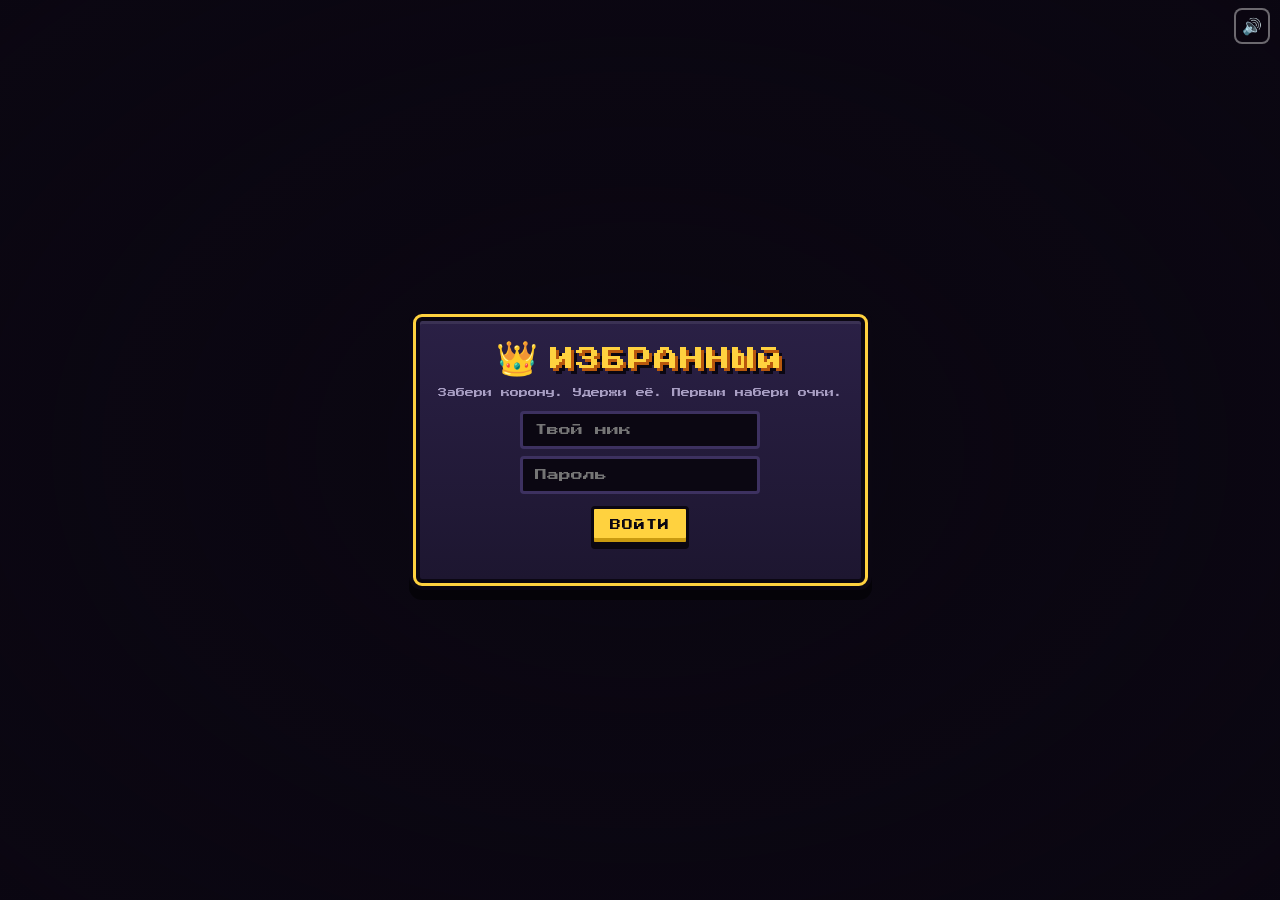
==== commit 3e7814a7: "feat: v4 — top-down rebuild: crown mode, tile islands, chibi sprites, dodge roll, aim stick, minimap" ====
--- a/izbrannyi.html
+++ b/izbrannyi.html
@@ -16,21 +16,24 @@
 button{font-family:inherit;cursor:pointer;-webkit-tap-highlight-color:transparent}
 
 /* управление */
-#joy-zone{position:fixed;left:0;top:0;width:50vw;height:100dvh}
+#joy-zone{position:fixed;left:0;top:0;width:46vw;height:100dvh}
 #joy-base{position:absolute;width:116px;height:116px;margin:-58px 0 0 -58px;border-radius:50%;background:radial-gradient(circle,rgba(255,255,255,.06),rgba(255,255,255,.14));border:3px solid rgba(255,255,255,.35);display:none;box-shadow:0 0 18px rgba(0,0,0,.4)}
 #joy-knob{position:absolute;left:50%;top:50%;width:50px;height:50px;margin:-25px 0 0 -25px;border-radius:50%;background:rgba(255,255,255,.55);box-shadow:0 3px 0 rgba(0,0,0,.35)}
-#buttons{position:fixed;right:calc(14px + env(safe-area-inset-right));bottom:14px;display:grid;grid-template-columns:auto auto;gap:10px;align-items:end;justify-items:center}
-.btn{--p:1;position:relative;width:66px;height:66px;border-radius:50%;border:3px solid rgba(255,255,255,.55);background:rgba(11,7,18,.45);color:#fff;font:24px system-ui;touch-action:none;padding:0;box-shadow:0 4px 0 rgba(0,0,0,.4)}
-.btn::after{content:"";position:absolute;inset:-6px;border-radius:50%;background:conic-gradient(var(--y) calc(var(--p)*360deg),transparent 0);-webkit-mask:radial-gradient(circle,transparent 58%,#000 60%);mask:radial-gradient(circle,transparent 58%,#000 60%);opacity:.9;pointer-events:none}
-.btn.big{width:84px;height:84px;grid-column:2;grid-row:3;font-size:30px}
-.btn.big::after{display:none}
-.btn.small{width:56px;height:56px;font-size:22px;grid-column:2;grid-row:2}
-#btn-a{grid-column:1;grid-row:3;width:72px;height:72px}
-.btn.ult{grid-column:1;grid-row:2;width:58px;height:58px;font-size:24px}
-.btn.ult.ready{border-color:var(--y);background:rgba(255,210,63,.3);animation:pulse .6s infinite alternate}
+#buttons{position:fixed;right:calc(12px + env(safe-area-inset-right));bottom:12px;width:230px;height:210px;pointer-events:none}
+.btn{--p:1;position:absolute;pointer-events:auto;border-radius:50%;border:3px solid rgba(255,255,255,.55);background:rgba(11,7,18,.45);color:#fff;font:24px system-ui;touch-action:none;padding:0;box-shadow:0 4px 0 rgba(0,0,0,.4)}
+.btn::after{content:"";position:absolute;inset:-6px;border-radius:50%;background:conic-gradient(var(--y) calc(var(--p)*360deg),transparent 0);-webkit-mask:radial-gradient(circle,transparent 60%,#000 62%);mask:radial-gradient(circle,transparent 60%,#000 62%);opacity:.9;pointer-events:none}
+.btn .ico{position:relative;z-index:2;pointer-events:none}
+.btn .nub{position:absolute;left:50%;top:50%;width:38%;height:38%;margin:-19% 0 0 -19%;border-radius:50%;background:rgba(255,255,255,.22);pointer-events:none}
+.btn.attack{right:0;bottom:0;width:104px;height:104px;font-size:34px;background:rgba(255,77,94,.28);border-color:rgba(255,255,255,.75)}
+.btn.dodge{right:118px;bottom:4px;width:64px;height:64px;font-size:24px}
+.btn.skill{right:104px;bottom:84px;width:62px;height:62px;font-size:24px}
+.btn.ult{right:18px;bottom:122px;width:66px;height:66px;font-size:26px}
+.btn.ult.ready{border-color:var(--y);background:rgba(255,210,63,.35);animation:pulse .6s infinite alternate}
 @keyframes pulse{to{transform:scale(1.12);box-shadow:0 0 24px var(--y)}}
-.btn.on{background:rgba(255,255,255,.3);transform:scale(.94)}
+.btn.on{background:rgba(255,255,255,.3)}
 .btn.cd{opacity:.55}
+.btn .ammo{position:absolute;bottom:-2px;right:-2px;background:var(--ink);color:var(--y);font:9px "Press Start 2P",monospace;padding:3px 4px;border-radius:4px;border:2px solid var(--y);z-index:3}
+.btn .ammo:empty{display:none}
 .corner{position:fixed;top:8px;width:36px;height:36px;border-radius:8px;border:2px solid rgba(255,255,255,.4);background:rgba(11,7,18,.55);color:#fff;font:16px system-ui;z-index:5;padding:0}
 #btn-exit{right:calc(10px + env(safe-area-inset-right))}
 .mute{right:calc(52px + env(safe-area-inset-right))}
@@ -89,8 +92,27 @@
 .hero .ds{color:var(--mute);min-height:3.2em}
 .hero .stt{color:#7dff8a}
 .hero.sel{border-color:var(--y);box-shadow:0 0 14px rgba(255,210,63,.55)}
-.btn .ammo{position:absolute;bottom:-4px;right:-4px;background:var(--ink);color:var(--y);font:9px "Press Start 2P",monospace;padding:3px 4px;border-radius:4px;border:2px solid var(--y)}
-#cam-mode{font-size:10px}
+.panel.menu{display:flex;gap:16px;align-items:flex-start;text-align:center;min-width:min(680px,94vw)}
+.mcol{flex:1;min-width:0}
+h3{margin:4px 0 8px;font-size:10px;color:var(--y)}
+#quests li{flex-direction:column;align-items:stretch;gap:5px;font-size:8px;line-height:1.5;text-align:left}
+#quests .qb{height:6px;background:#3d3160;border-radius:2px;overflow:hidden}
+#quests .qb i{display:block;height:100%;background:linear-gradient(90deg,#ffd23f,#ff8c3a)}
+#quests .qr{color:var(--y);float:right}
+.profile .lg{color:#fff}
+.hero.locked{opacity:.5}
+.hero .lock{color:#ff8c3a}
+#map-sel{max-width:170px}
+@media (max-width:640px){.panel.menu{flex-direction:column}}
+.panel.menu{padding:10px 14px}
+.menu .btn-y,.menu .btn-g{padding:9px 13px;margin:3px;font-size:10px}
+.menu select,.menu input{font-size:9px;padding:8px 8px;margin:3px}
+.menu .logo.small{font-size:15px;margin:0 0 4px}
+.menu .profile{padding:6px 8px;margin:2px 0 5px;font-size:8px;gap:7px}
+.menu .xp{width:60px}
+.menu #quests li{padding:5px 7px;margin:3px 0}
+.menu h3{margin:2px 0 5px}
+#in-code{width:100px}
 </style>
 </head>
 <body>
@@ -99,10 +121,10 @@
 <div id="controls" class="hidden">
   <div id="joy-zone"><div id="joy-base"><div id="joy-knob"></div></div></div>
   <div id="buttons">
-    <button id="btn-c" class="btn ult hidden" style="--p:0">💥</button>
-    <button id="btn-b" class="btn small" style="--p:1">⇢</button>
-    <button id="btn-a" class="btn" style="--p:1">✊</button>
-    <button id="btn-jump" class="btn big">⤒</button>
+    <button id="btn-c" class="btn ult hidden" style="--p:0"><span class="ico">💥</span></button>
+    <button id="btn-b" class="btn skill" style="--p:1"><span class="ico">★</span><span class="nub"></span></button>
+    <button id="btn-d" class="btn dodge" style="--p:1"><span class="ico">💨</span></button>
+    <button id="btn-a" class="btn attack" style="--p:1"><span class="ico">✊</span><span class="ammo"></span><span class="nub"></span></button>
   </div>
   <button id="btn-exit" class="corner">✕</button>
 </div>
@@ -111,7 +133,7 @@
 <div id="scr-login" class="screen">
   <div class="panel">
     <div class="logo"><span class="crown">👑</span><span>ИЗБРАННЫЙ</span></div>
-    <p class="tag">Один получает силу. Все против него.</p>
+    <p class="tag">Забери корону. Удержи её. Первым набери очки.</p>
     <input id="in-nick" maxlength="12" placeholder="Твой ник" autocomplete="off">
     <input id="in-pass" type="password" inputmode="numeric" placeholder="Пароль" autocomplete="off">
     <button id="go-login" class="btn-y">ВОЙТИ</button>
@@ -120,65 +142,73 @@
 </div>
 
 <div id="scr-menu" class="screen hidden">
-  <div class="panel wide">
-    <div class="logo small"><span class="crown">👑</span><span>ИЗБРАННЫЙ</span></div>
-    <div class="profile">
-      <span id="pf-nick"></span>
-      <span class="lvl">УР. <b id="pf-lvl">1</b></span>
-      <span class="xp"><i id="pf-xp"></i></span>
-      <span class="coins">💰 <b id="pf-coins">0</b></span>
+  <div class="panel wide menu">
+    <div class="mcol">
+      <div class="logo small"><span class="crown">👑</span><span>ИЗБРАННЫЙ</span></div>
+      <div class="profile">
+        <span id="pf-nick"></span>
+        <span class="lg"><span id="pf-league"></span> <b id="pf-tro">0</b>🏆</span>
+        <span class="lvl">УР.<b id="pf-lvl">1</b></span>
+        <span class="xp"><i id="pf-xp"></i></span>
+        <span class="coins">💰<b id="pf-coins">0</b></span>
+      </div>
+      <div class="row">
+        <button id="go-bots" class="btn-y">🤖 ИГРАТЬ С БОТАМИ</button>
+      </div>
+      <div class="row">
+        <select id="bots-n"><option value="2">2 бота</option><option value="3" selected>3 бота</option><option value="4">4 бота</option><option value="5">5 ботов</option></select>
+        <select id="bots-lvl"><option value="0">Лёгкие</option><option value="1" selected>Норм</option><option value="2">Жёсткие</option></select>
+        <select id="map-sel"><option value="-1">🗺 Случайная</option></select>
+      </div>
+      <div class="row">
+        <button id="go-host" class="btn-y">🌐 СОЗДАТЬ КОМНАТУ</button>
+      </div>
+      <div class="row">
+        <input id="in-code" maxlength="5" placeholder="КОД" autocomplete="off">
+        <button id="go-join" class="btn-y">ВОЙТИ</button>
+      </div>
+      <p id="menu-err" class="err"></p>
     </div>
-    <div class="row">
-      <button id="go-bots" class="btn-y">🤖 С БОТАМИ</button>
-      <select id="bots-n"><option value="2">2 бота</option><option value="3" selected>3 бота</option><option value="4">4 бота</option><option value="5">5 ботов</option></select>
-      <select id="bots-lvl"><option value="0">Лёгкие</option><option value="1" selected>Норм</option><option value="2">Жёсткие</option></select>
+    <div class="mcol">
+      <h3>ЗАДАНИЯ</h3>
+      <ul id="quests"></ul>
+      <div class="row">
+        <button id="go-heroes" class="btn-g">🦸 <b id="pf-hero">БОЕЦ</b></button>
+        <button id="go-wardrobe" class="btn-g">🎩 ШАПКИ</button>
+        <button id="go-help" class="btn-g">❓</button>
+      </div>
     </div>
-    <div class="row">
-      <button id="go-host" class="btn-y">🌐 СОЗДАТЬ КОМНАТУ</button>
-    </div>
-    <div class="row">
-      <input id="in-code" maxlength="5" placeholder="КОД" autocomplete="off">
-      <button id="go-join" class="btn-y">ВОЙТИ</button>
-    </div>
-    <div class="row">
-      <button id="go-heroes" class="btn-g">🦸 ГЕРОЙ: <b id="pf-hero">БОЕЦ</b></button>
-      <button id="go-wardrobe" class="btn-g">🎩 ГАРДЕРОБ</button>
-    </div>
-    <div class="row">
-      <select id="cam-mode"><option value="auto">📷 Камера: следит</option><option value="full">📷 Камера: вся карта</option></select>
-      <button id="go-help" class="btn-g">❓ КАК ИГРАТЬ</button>
-    </div>
-    <p id="menu-err" class="err"></p>
   </div>
 </div>
 
+<div id="scr-heroes" class="screen hidden">
+  <div class="panel wide">
+    <h2>🦸 ВЫБОР ГЕРОЯ <span class="coins"><b id="hr-tro">0</b>🏆</span></h2>
+    <div id="hero-grid"></div>
+    <button id="heroes-back" class="btn-y">ГОТОВО</button>
+  </div>
+</div>
+
 <div id="scr-wardrobe" class="screen hidden">
   <div class="panel wide">
-    <h2>🎩 ГАРДЕРОБ <span class="coins">💰 <b id="wd-coins">0</b></span></h2>
+    <h2>🎩 ШАПКИ <span class="coins">💰 <b id="wd-coins">0</b></span></h2>
     <div id="wd-grid"></div>
     <p id="wd-msg" class="hint"></p>
     <button id="wd-back" class="btn-g">НАЗАД</button>
   </div>
 </div>
 
-<div id="scr-heroes" class="screen hidden">
-  <div class="panel wide">
-    <h2>🦸 ВЫБОР ГЕРОЯ</h2>
-    <div id="hero-grid"></div>
-    <button id="heroes-back" class="btn-y">ГОТОВО</button>
-  </div>
-</div>
-
 <div id="scr-help" class="screen hidden">
   <div class="panel wide help">
     <h2>❓ КАК ИГРАТЬ</h2>
-    <p>👑 <b>Избранный</b> получает случайную сверхсилу (8 видов: 🔥 Пламя, ⚡ Молния, ❄ Лёд, 🗿 Гигант, ☠ Яд, 🌑 Тень, 🌀 Гравитация, 🌪 Ветер). Остальные — <b>охотники</b>. Избранным становятся по очереди, а добивший Избранного забирает силу себе.</p>
-    <p>🔫 У охотников <b>нет суперсил</b>: ищи оружие на карте — пистолет, автомат, дробовик, снайперка, гранатомёт, базука, лазер. Без оружия можно только толкаться кулаком (почти без урона — зато можно спихнуть с острова).</p>
-    <p>🎯 <b>Прицел:</b> просто нажми ✊ — автонаводка. Зажми — автоогонь. <b>Потяни кнопку пальцем</b> — появится линия или кружок, куда полетит выстрел; отпусти — выстрел. Так же работает ★ у способностей с кружком.</p>
-    <p>🦸 У каждого героя свой навык на ★: рывок, щит, лечение, турель, невидимость, ракетный прыжок, ЭМИ.</p>
-    <p>🕹 Джойстик — бег (вниз в воздухе — быстрое падение). ⤒ прыжок, в воздухе ещё раз. Грибы на «Грибном лесу» — батуты.</p>
-    <p>⚠ 6 карт со своими событиями: ураган, гейзеры, сосульки, ядовитые споры, гроза, лазерная зачистка.</p>
-    <p class="hint">ПК: A/D бег, S вниз, Пробел прыжок, ЛКМ — стрелять в курсор, ПКМ — навык в курсор, J/K — авто, L ульта.</p>
+    <p>👑 <b>Цель:</b> первым набрать очки короны. Очки получает только <b>Избранный</b>: +1 за каждого выбитого охотника и +1 за каждые 15 секунд с короной.</p>
+    <p>⚔ <b>Добил Избранного — сам стал Избранным</b> (и +1 очко). Сила каждый раз случайная: 🔥 Пламя, ⚡ Молния, ❄ Лёд, 🗿 Гигант, ☠ Яд, 🌑 Тень, 🌀 Гравитация, 🌪 Ветер.</p>
+    <p>🔫 Охотники без суперсил: ищи оружие на острове (белая стрелка показывает ближайшее). Без оружия — только толчок кулаком.</p>
+    <p>🎯 <b>Большая кнопка атаки:</b> нажал — выстрел с автонаводкой, держишь — автоогонь, <b>тянешь пальцем</b> — целишься сам (линия или кружок) и стреляешь туда.</p>
+    <p>💨 <b>Перекат</b> — рывок с неуязвимостью: уходи из красных зон и от снарядов. ★ — навык героя, у Избранного ★ и 💥 — способность и ульта.</p>
+    <p>🌊 Не падай в воду, лаву и с крыш — это мгновенная гибель. Врагов можно туда сталкивать!</p>
+    <p>🏆 За матчи дают кубки (лиги), монеты и опыт. Кубки открывают новых героев.</p>
+    <p class="hint">ПК: WASD — бег, мышь — целиться и стрелять (ЛКМ), ПКМ или K — навык, Пробел — перекат, L — ульта, J — автоогонь.</p>
     <button id="help-back" class="btn-g">ПОНЯТНО</button>
   </div>
 </div>
@@ -196,12 +226,12 @@
 
 <div id="scr-results" class="screen hidden">
   <div class="panel">
-    <h2>🏆 ИТОГИ</h2>
+    <h2 id="res-title">🏆 ИТОГИ</h2>
     <ol id="res-list"></ol>
-    <p id="res-awards" class="hint"></p>
     <p id="res-reward" class="reward"></p>
-    <button id="go-rematch" class="btn-y host-only">🔁 РЕВАНШ</button>
-    <p class="hint client-only">Ждём, пока хост начнёт реванш…</p>
+    <p id="res-extra" class="hint"></p>
+    <button id="go-rematch" class="btn-y host-only">🔁 ЕЩЁ РАЗ</button>
+    <p class="hint client-only">Ждём, пока хост начнёт новый матч…</p>
     <button id="res-menu" class="btn-g">В МЕНЮ</button>
   </div>
 </div>
@@ -221,134 +251,102 @@
 "use strict";
 // ===== src/config.js =====
 const __m_src_config_js = (() => {
-// Все игровые числа — здесь (v3: большие карты, герои, оружие, 8 сил, прицеливание)
+// Все игровые числа — здесь (v4: вид сверху, режим «Корона»: очки получает только Избранный)
 const PASSWORD = '12345687';
 
 const CFG = {
-  W: 768, H: 384,            // размер мира в пикселях (камера показывает его часть)
+  TILE: 16, MW: 64, MH: 40,       // карта в тайлах (1024×640 пикселей мира)
+  VH: 208,                        // высота видимой области камеры в пикселях мира
   TICK: 30, SNAP_EVERY: 2,
-  gravity: 1150, accel: 1400, airAccel: 1000, friction: 1500,
-  jumpVel: 350, djumpVel: 315, coyote: 0.1, jumpBuffer: 0.12, maxFall: 540, fastFallMul: 1.8,
-  dashSpeed: 300, dashTime: 0.14, dashInv: 0.22, padVel: 640,
-  fallY: 420, hunterRespawn: 3, spawnInv: 1.2, slowmo: 0.9, slowmoScale: 0.3,
-  punch: { dmg: 3, kb: 190, cd: 0.38, w: 18, h: 18 },
-  chosen: { hpPer: 320, speed: 98, regen: 0.008, regenDelay: 4, swapInv: 1.5, scale: 1.45,
-    ultMax: 100, ultPerSec: 2.5, ultPerDmg: 0.5, ultPickup: 25, autoRange: 300 },
+  accel: 900, kbDecay: 7, bodyR: 5,
+  dodge: { speed: 235, time: 0.22, inv: 0.3, cd: 1.5 },
+  sinkTime: 0.16, hunterRespawn: 3, spawnInv: 1.5, slowmo: 0.7, slowmoScale: 0.3,
+  hitstop: { big: 0.07, kill: 0.16 },
+  punch: { dmg: 5, kb: 210, cd: 0.4, range: 20, arc: 1.2 },
+  chosen: { hpPer: 175, hpBase: 130, speed: 82, regen: 0.006, regenDelay: 5, swapInv: 1.6, scale: 1.45,
+    ultMax: 100, ultPerSec: 2.2, ultPerDmg: 0.45, ultPickup: 25, swapKb: 240, swapR: 70 },
+  match: { time: 240, countdown: 3, target: [0, 6, 8, 10, 10, 12, 12], surviveEvery: 15 }, // цель по числу игроков
+  score: { ko: 1, slay: 1, survive: 1 },
 
   heroes: {
-    brawler:  { name: 'Боец', icon: '🥊', desc: 'Рывок с неуязвимостью', hp: 105, speed: 104, airJumps: 1, skill: 'dash', cd: 1.0 },
-    ninja:    { name: 'Ниндзя', icon: '🥷', desc: 'Тройной прыжок, длинный теневой рывок', hp: 80, speed: 124, airJumps: 2, skill: 'shadowDash', cd: 0.9 },
-    knight:   { name: 'Рыцарь', icon: '🛡', desc: 'Щит: 1,5 с без урона', hp: 145, speed: 92, airJumps: 1, skill: 'block', cd: 6 },
-    medic:    { name: 'Медик', icon: '💉', desc: 'Лечит себя и союзников рядом', hp: 90, speed: 104, airJumps: 1, skill: 'heal', cd: 8 },
-    engineer: { name: 'Инженер', icon: '🔧', desc: 'Турель, которая стреляет в Избранного', hp: 100, speed: 100, airJumps: 1, skill: 'turret', cd: 11 },
-    ghost:    { name: 'Призрак', icon: '👻', desc: 'Невидимость и скорость на 3 с', hp: 85, speed: 108, airJumps: 1, skill: 'invis', cd: 9 },
-    rocket:   { name: 'Ракетчик', icon: '🚀', desc: 'Ракетный прыжок со взрывом', hp: 95, speed: 102, airJumps: 1, skill: 'rocketJump', cd: 3.5 },
-    robot:    { name: 'Робот', icon: '🤖', desc: 'ЭМИ: оглушает Избранного рядом', hp: 125, speed: 96, airJumps: 1, skill: 'emp', cd: 10 },
+    brawler:  { name: 'Боец', icon: '🥊', desc: 'Ярость: 3 с стреляет и бегает быстрее', hp: 110, speed: 88, skill: 'rage', cd: 9, unlock: 0 },
+    medic:    { name: 'Медик', icon: '💉', desc: 'Лечит себя и союзников рядом', hp: 95, speed: 88, skill: 'heal', cd: 9, unlock: 0 },
+    knight:   { name: 'Рыцарь', icon: '🛡', desc: 'Щит: 1,5 с без урона', hp: 150, speed: 78, skill: 'block', cd: 7, unlock: 0 },
+    ninja:    { name: 'Ниндзя', icon: '🥷', desc: 'Два переката подряд, веер сюрикенов', hp: 85, speed: 100, skill: 'shuriken', cd: 4, dodges: 2, unlock: 15 },
+    engineer: { name: 'Инженер', icon: '🔧', desc: 'Турель, которая стреляет в Избранного', hp: 100, speed: 84, skill: 'turret', cd: 12, unlock: 35 },
+    rocket:   { name: 'Ракетчик', icon: '🚀', desc: 'Прыжок на ракете: перелетает и взрывает', hp: 100, speed: 86, skill: 'rocketJump', cd: 5, unlock: 60 },
+    ghost:    { name: 'Призрак', icon: '👻', desc: 'Невидимость и скорость на 3 с', hp: 90, speed: 90, skill: 'invis', cd: 10, unlock: 100 },
+    robot:    { name: 'Робот', icon: '🤖', desc: 'ЭМИ: оглушает Избранного рядом', hp: 130, speed: 80, skill: 'emp', cd: 11, unlock: 150 },
   },
-  skills: { shadowDashMul: 1.25, blockT: 1.5, heal: 28, healR: 90, turretT: 9, turretCd: 0.55, turretDmg: 4, turretRange: 230,
-    invisT: 3, invisSpeed: 1.3, rocketVel: 480, rocketR: 34, rocketDmg: 12, empR: 85, empStun: 1.1, empDmg: 8 },
+  skills: { rageT: 3, rageMul: 1.6, rageSpeed: 1.25, blockT: 1.5, heal: 30, healR: 70, turretT: 10, turretCd: 0.5, turretDmg: 4, turretRange: 150,
+    invisT: 3, invisSpeed: 1.3, rocketRange: 110, rocketT: 0.45, rocketR: 34, rocketDmg: 16, empR: 62, empStun: 1.2, empDmg: 10,
+    shurN: 5, shurDmg: 7, shurSpeed: 280, shurRange: 150, shurSpread: 0.7 },
 
   weapons: {
-    pistol:  { name: 'Пистолет',   icon: '🔫', ammo: 14, cd: 0.26, dmg: 7,  speed: 340, range: 280, spread: 0.03, aim: 'line', w: 1 },
-    smg:     { name: 'Автомат',    icon: '🔫', ammo: 36, cd: 0.09, dmg: 4,  speed: 360, range: 250, spread: 0.12, aim: 'line', w: 1 },
-    shotgun: { name: 'Дробовик',   icon: '💥', ammo: 7,  cd: 0.75, dmg: 6,  speed: 310, range: 150, spread: 0.45, pellets: 6, kb: 150, aim: 'cone' },
-    sniper:  { name: 'Снайперка',  icon: '🎯', ammo: 5,  cd: 1.1,  dmg: 40, speed: 950, range: 720, spread: 0, aim: 'laser', pierce: true },
-    grenade: { name: 'Гранатомёт', icon: '💣', ammo: 6,  cd: 0.8,  dmg: 30, R: 46, range: 320, aim: 'arc' },
-    rocket:  { name: 'Базука',     icon: '🚀', ammo: 4,  cd: 1.2,  dmg: 42, R: 54, speed: 250, range: 460, aim: 'line' },
-    laser:   { name: 'Лазер',      icon: '⚡', ammo: 10, cd: 0.45, dmg: 14, range: 340, aim: 'line', hitscan: true },
+    pistol:  { name: 'Пистолет',   icon: '🔫', ammo: 16, cd: 0.26, dmg: 9,  speed: 310, range: 190, spread: 0.04, aim: 'line', kb: 40 },
+    smg:     { name: 'Автомат',    icon: '🔫', ammo: 40, cd: 0.09, dmg: 4,  speed: 330, range: 170, spread: 0.14, aim: 'line', kb: 20 },
+    shotgun: { name: 'Дробовик',   icon: '💥', ammo: 8,  cd: 0.7,  dmg: 6,  speed: 300, range: 96,  spread: 0.55, pellets: 6, kb: 70, aim: 'cone' },
+    sniper:  { name: 'Снайперка',  icon: '🎯', ammo: 5,  cd: 1.0,  dmg: 42, speed: 720, range: 330, spread: 0, aim: 'laser', pierce: true, kb: 120 },
+    grenade: { name: 'Гранатомёт', icon: '💣', ammo: 6,  cd: 0.8,  dmg: 32, R: 34, range: 170, aim: 'circle', kb: 150 },
+    rocket:  { name: 'Базука',     icon: '🚀', ammo: 4,  cd: 1.1,  dmg: 40, R: 38, speed: 220, range: 260, aim: 'line', kb: 180 },
+    laser:   { name: 'Лазер',      icon: '⚡', ammo: 12, cd: 0.4,  dmg: 15, range: 220, aim: 'line', hitscan: true, kb: 30 },
   },
   weaponWeights: { pistol: 4, smg: 3, shotgun: 3, sniper: 1.4, grenade: 2, rocket: 1.2, laser: 2 },
   items: {
-    heal:   { icon: '❤', name: 'Аптечка', color: '#ff5d73', amt: 45 },
+    heal:   { icon: '❤', name: 'Аптечка', color: '#ff5d73', amt: 50 },
     shield: { icon: '🛡', name: 'Щит', color: '#4dc3ff', amt: 50 },
-    speed:  { icon: '»', name: 'Скорость', color: '#7dff8a', t: 6, mul: 1.35 },
+    speed:  { icon: '»', name: 'Скорость', color: '#7dff8a', t: 6, mul: 1.3 },
   },
-  pickups: { first: 0.5, weaponEvery: 3.0, itemEvery: 8.5, maxWeapons: 6, maxItems: 2, life: 20 },
+  pickups: { weaponEvery: 2.6, itemEvery: 8, maxWeapons: 7, maxItems: 3, life: 25 },
 
   powers: {
     fire:    { name: 'Пламя', icon: '🔥', color: '#ff7a1a', hpMul: 1, speedMul: 1,
-               aDmg: 26, aSpeed: 210, aCd: 0.5, aAim: 'line', aRange: 300,
-               bR: 64, bDmg: 40, bTele: 0.45, bCd: 6.5, bAim: 'self', bName: 'Огненное кольцо',
-               ultName: 'Метеоритный дождь', uN: 10, uR: 32, uDmg: 35, uTele: 0.8, uSpan: 2.6 },
-    bolt:    { name: 'Молния', icon: '⚡', color: '#ffe83a', hpMul: 0.8, speedMul: 1.25,
-               aDmg: 16, aRange: 130, aJump: 95, aJumps: 2, aCd: 0.65, aAim: 'auto',
-               bRange: 170, bR: 44, bDmg: 25, bCd: 4.5, bAim: 'circle', bName: 'Телепорт-разряд',
-               ultName: 'Гроза', uStrikes: 3, uR: 26, uDmg: 30, uTele: 0.7, uGap: 0.55 },
+               aDmg: 24, aSpeed: 190, aCd: 0.5, aAim: 'line', aRange: 210,
+               bR: 56, bDmg: 38, bTele: 0.5, bCd: 6, bAim: 'self', bName: 'Огненное кольцо',
+               ultName: 'Метеоритный дождь', uN: 9, uR: 30, uDmg: 34, uTele: 0.9, uSpan: 2.4 },
+    bolt:    { name: 'Молния', icon: '⚡', color: '#ffe83a', hpMul: 0.85, speedMul: 1.2,
+               aDmg: 15, aRange: 105, aJump: 80, aJumps: 2, aCd: 0.65, aAim: 'auto',
+               bRange: 150, bR: 40, bDmg: 24, bCd: 4.5, bAim: 'circle', bName: 'Телепорт-разряд',
+               ultName: 'Гроза', uStrikes: 3, uR: 24, uDmg: 28, uTele: 0.75, uGap: 0.55 },
     ice:     { name: 'Лёд', icon: '❄', color: '#8ee8ff', hpMul: 1, speedMul: 1,
-               aDmg: 14, aSpeed: 260, aCd: 0.42, aAim: 'line', aRange: 300, slow: 0.4, slowT: 1.5,
-               wallT: 4, wallH: 48, bCd: 6.5, bAim: 'line', bName: 'Ледяная стена',
-               ultName: 'Буран', uR: 300, uDmg: 15, uFreeze: 1.4, uSlow: 3 },
-    giant:   { name: 'Гигант', icon: '🗿', color: '#c77dff', hpMul: 1.5, speedMul: 0.82, scale: 2,
-               aDmg: 34, aTele: 0.3, aW: 50, aH: 40, aKb: 230, aCd: 0.95, aAim: 'line',
-               bR: 70, bDmg: 42, bCd: 5.5, bJump: 420, bAim: 'self', bName: 'Прыжок-удар',
-               ultName: 'Землетрясение', uDmg: 30, uLaunch: 380 },
+               aDmg: 13, aSpeed: 240, aCd: 0.42, aAim: 'line', aRange: 220, slow: 0.4, slowT: 1.5,
+               wallT: 4, wallLen: 3, bCd: 6, bAim: 'line', bName: 'Ледяная стена',
+               ultName: 'Буран', uR: 170, uDmg: 14, uFreeze: 1.4, uSlow: 3 },
+    giant:   { name: 'Гигант', icon: '🗿', color: '#c77dff', hpMul: 1.45, speedMul: 0.85, scale: 1.9,
+               aDmg: 32, aTele: 0.32, aRange: 46, aArc: 1.3, aKb: 260, aCd: 0.95, aAim: 'cone',
+               bRange: 130, bR: 52, bDmg: 38, bCd: 5.5, bT: 0.5, bAim: 'circle', bName: 'Прыжок-удар',
+               ultName: 'Землетрясение', uR: 190, uDmg: 26, uStun: 1.0, uKb: 200 },
     poison:  { name: 'Яд', icon: '☠', color: '#7dff4a', hpMul: 1, speedMul: 1.05,
-               aDmg: 14, aCd: 0.6, aAim: 'arc', aRange: 280, puddleR: 20, puddleT: 2.5, puddleDps: 8,
-               bR: 54, bT: 4, bDps: 12, bCd: 7, bAim: 'circle', bRange: 240, bName: 'Ядовитое облако',
-               ultName: 'Чумной туман', uN: 6, uR: 50, uT: 4.5, uDps: 12 },
+               aDmg: 13, aCd: 0.6, aAim: 'circle', aRange: 170, aR: 20, puddleT: 2.5, puddleDps: 9,
+               bR: 46, bT: 4, bDps: 13, bCd: 7, bAim: 'circle', bRange: 170, bName: 'Ядовитое облако',
+               ultName: 'Чумной туман', uN: 6, uR: 44, uT: 4.5, uDps: 13 },
     shadow:  { name: 'Тень', icon: '🌑', color: '#a05cff', hpMul: 0.9, speedMul: 1.15,
-               aDmg: 20, aDist: 64, aCd: 0.7, aAim: 'line',
-               bRange: 190, bR: 36, bDmg: 18, bCd: 4, bAim: 'circle', bName: 'Шаг в тень',
-               ultName: 'Теневые клоны', uN: 4, uDmg: 22, uSpeed: 150, uT: 5 },
+               aDmg: 19, aDist: 58, aCd: 0.7, aAim: 'line', aRange: 58,
+               bRange: 150, bR: 34, bDmg: 18, bCd: 4, bAim: 'circle', bName: 'Шаг в тень',
+               ultName: 'Теневые клоны', uN: 4, uDmg: 20, uSpeed: 120, uT: 5 },
     gravity: { name: 'Гравитация', icon: '🌀', color: '#5c8cff', hpMul: 1.1, speedMul: 0.95,
-               aDmg: 16, aSpeed: 170, aCd: 0.6, aAim: 'line', aRange: 300,
-               bR: 72, bT: 2, bPull: 150, bDmg: 28, bCd: 7.5, bAim: 'circle', bRange: 240, bName: 'Чёрная дыра',
-               ultName: 'Сингулярность', uR: 360, uT: 3, uPull: 120, uDmg: 35, uKb: 420 },
+               aDmg: 15, aSpeed: 150, aCd: 0.6, aAim: 'line', aRange: 220,
+               bR: 60, bT: 2, bPull: 110, bDmg: 26, bCd: 7.5, bAim: 'circle', bRange: 170, bName: 'Чёрная дыра',
+               ultName: 'Сингулярность', uR: 230, uT: 2.6, uPull: 90, uDmg: 32, uKb: 300 },
     wind:    { name: 'Ветер', icon: '🌪', color: '#b8ffe6', hpMul: 0.95, speedMul: 1.15,
-               aDmg: 12, aSpeed: 400, aCd: 0.42, aKb: 170, aAim: 'line', aRange: 320,
-               bDmg: 15, bLaunch: 450, bSpeed: 160, bCd: 5.5, bAim: 'line', bName: 'Смерч',
-               ultName: 'Ураган', uN: 3, uDmg: 18, uKb: 380 },
+               aDmg: 11, aSpeed: 330, aCd: 0.42, aKb: 190, aAim: 'line', aRange: 220,
+               bDmg: 14, bKb: 280, bSpeed: 130, bCd: 5.5, bAim: 'line', bRange: 200, bName: 'Смерч',
+               ultName: 'Ураган', uR: 200, uDmg: 16, uKb: 420 },
   },
-  bigLobbyCdMul: 0.85,
-  hazards: { first: 18, every: 22, warn: 2.2, windT: 5, windSpeed: 60, geyserT: 1.0, geyserDmg: 30, icicleN: 9, icicleDmg: 25,
-    sporeN: 4, sporeR: 46, sporeT: 3.5, sporeDps: 9, stormN: 6, stormDmg: 30, laserDmg: 28, laserT: 1.1 },
-  score: { kill: 100, per10dmg: 5, perSec: 2, maxPerLife: 60, hunterKill: 25, survive: 50, pickup: 3 },
-  comeback: 1.15,
-  rounds: 5, roundTime: 90, countdown: 3, roundEndTime: 4,
+  hazards: { first: 20, every: 24, warn: 2.4, windT: 5, windSpeed: 42, geyserN: 5, geyserR: 22, geyserDmg: 28,
+    iceN: 8, iceR: 20, iceDmg: 24, sporeN: 4, sporeR: 40, sporeT: 3.5, sporeDps: 10, stormN: 6, stormR: 22, stormDmg: 28,
+    laserDmg: 30, laserT: 3.2 },
   colors: ['#ff4d5e', '#3fa9ff', '#4fe36b', '#ffcf3a', '#c86bff', '#ff8c3a'],
   maxPlayers: 6,
-  bot: { react: [0.5, 0.28, 0.12], aim: [0.45, 0.8, 1], dodge: [0.15, 0.5, 0.85], names: ['Лёгкие', 'Нормальные', 'Жёсткие'] },
+  bot: { react: [0.5, 0.28, 0.14], aimErr: [0.4, 0.2, 0.06], dodge: [0.15, 0.45, 0.8], names: ['Лёгкие', 'Нормальные', 'Жёсткие'] },
 
   maps: [
-    { id: 'meadow', name: 'Небесный луг', hazard: 'wind', hazardName: 'УРАГАН', friction: 1,
-      solids: [{ x: 70, y: 300, w: 628 }],
-      plats: [{ x: 105, y: 255, w: 90 }, { x: 573, y: 255, w: 90 }, { x: 250, y: 222, w: 96 }, { x: 422, y: 222, w: 96 },
-              { x: 120, y: 182, w: 80 }, { x: 568, y: 182, w: 80 }, { x: 336, y: 172, w: 96 }, { x: 215, y: 132, w: 76 },
-              { x: 477, y: 132, w: 76 }, { x: 346, y: 98, w: 76 }],
-      spawns: [[110, 300], [658, 300], [250, 300], [518, 300], [150, 255], [618, 255], [384, 172], [384, 300]] },
-    { id: 'volcano', name: 'Вулкан', hazard: 'geyser', hazardName: 'ГЕЙЗЕРЫ ЛАВЫ', friction: 1,
-      solids: [{ x: 36, y: 305, w: 290 }, { x: 442, y: 305, w: 290 }],
-      movers: [{ x: 334, y: 278, w: 100, move: { dx: 0, dy: 18, sp: 0.9 } }],
-      plats: [{ x: 80, y: 258, w: 86 }, { x: 602, y: 258, w: 86 }, { x: 200, y: 228, w: 96 }, { x: 472, y: 228, w: 96 },
-              { x: 336, y: 196, w: 96 }, { x: 96, y: 188, w: 76 }, { x: 596, y: 188, w: 76 }, { x: 236, y: 150, w: 76 },
-              { x: 456, y: 150, w: 76 }, { x: 346, y: 112, w: 76 }],
-      spawns: [[80, 305], [688, 305], [200, 305], [568, 305], [123, 258], [645, 258], [384, 196], [384, 112]] },
-    { id: 'ice', name: 'Ледяной пик', hazard: 'icicles', hazardName: 'СОСУЛЬКИ', friction: 0.35,
-      solids: [{ x: 110, y: 300, w: 548 }],
-      plats: [{ x: 34, y: 262, w: 80 }, { x: 654, y: 262, w: 80 }, { x: 196, y: 248, w: 92 }, { x: 480, y: 248, w: 92 },
-              { x: 334, y: 212, w: 100 }, { x: 150, y: 196, w: 80 }, { x: 538, y: 196, w: 80 }, { x: 250, y: 160, w: 80 },
-              { x: 438, y: 160, w: 80 }, { x: 344, y: 122, w: 80 }, { x: 60, y: 150, w: 66 }, { x: 642, y: 150, w: 66 }],
-      spawns: [[150, 300], [618, 300], [260, 300], [508, 300], [74, 262], [694, 262], [384, 212], [190, 196]] },
-    { id: 'mushroom', name: 'Грибной лес', hazard: 'spores', hazardName: 'ЯДОВИТЫЕ СПОРЫ', friction: 1,
-      solids: [{ x: 50, y: 304, w: 270 }, { x: 448, y: 304, w: 270 }, { x: 330, y: 330, w: 108 }],
-      pads: [{ x: 170, y: 304, w: 22 }, { x: 576, y: 304, w: 22 }, { x: 373, y: 330, w: 22 }],
-      plats: [{ x: 96, y: 246, w: 80 }, { x: 592, y: 246, w: 80 }, { x: 226, y: 214, w: 84 }, { x: 458, y: 214, w: 84 },
-              { x: 336, y: 180, w: 96 }, { x: 120, y: 160, w: 76 }, { x: 572, y: 160, w: 76 }, { x: 236, y: 120, w: 72 },
-              { x: 460, y: 120, w: 72 }, { x: 344, y: 80, w: 80 }],
-      spawns: [[90, 304], [678, 304], [250, 304], [518, 304], [136, 246], [632, 246], [384, 180], [384, 330]] },
-    { id: 'temple', name: 'Небесный храм', hazard: 'storm', hazardName: 'ГРОЗА', friction: 1,
-      solids: [{ x: 140, y: 300, w: 488 }],
-      movers: [{ x: 40, y: 252, w: 76, move: { dx: 36, dy: 0, sp: 0.7 } }, { x: 652, y: 252, w: 76, move: { dx: -36, dy: 0, sp: 0.7 } },
-               { x: 346, y: 150, w: 76, move: { dx: 70, dy: 0, sp: 0.5 } }],
-      plats: [{ x: 200, y: 254, w: 80 }, { x: 488, y: 254, w: 80 }, { x: 330, y: 214, w: 108 }, { x: 170, y: 180, w: 80 },
-              { x: 518, y: 180, w: 80 }, { x: 80, y: 140, w: 70 }, { x: 618, y: 140, w: 70 }, { x: 240, y: 106, w: 70 }, { x: 458, y: 106, w: 70 }],
-      spawns: [[180, 300], [588, 300], [300, 300], [468, 300], [240, 254], [528, 254], [384, 214], [384, 300]] },
-    { id: 'neon', name: 'Неон-сити', hazard: 'laser', hazardName: 'ЛАЗЕРНАЯ ЗАЧИСТКА', friction: 1,
-      solids: [{ x: 24, y: 300, w: 216 }, { x: 290, y: 286, w: 188 }, { x: 528, y: 300, w: 216 }],
-      plats: [{ x: 60, y: 250, w: 76 }, { x: 632, y: 250, w: 76 }, { x: 176, y: 226, w: 80 }, { x: 512, y: 226, w: 80 },
-              { x: 330, y: 234, w: 108 }, { x: 296, y: 182, w: 70 }, { x: 402, y: 182, w: 70 }, { x: 106, y: 178, w: 80 },
-              { x: 582, y: 178, w: 80 }, { x: 216, y: 136, w: 70 }, { x: 482, y: 136, w: 70 }, { x: 349, y: 116, w: 70 }],
-      spawns: [[70, 300], [698, 300], [180, 300], [588, 300], [384, 286], [98, 250], [670, 250], [384, 234]] },
+    { id: 'meadow',   name: 'Зелёный остров', hazard: 'wind',   hazardName: 'УРАГАН' },
+    { id: 'volcano',  name: 'Вулкан',         hazard: 'geyser', hazardName: 'ГЕЙЗЕРЫ ЛАВЫ' },
+    { id: 'ice',      name: 'Ледяной пик',    hazard: 'ice',    hazardName: 'ЛЕДЯНОЙ ОБВАЛ' },
+    { id: 'mushroom', name: 'Грибной лес',    hazard: 'spores', hazardName: 'ЯДОВИТЫЕ СПОРЫ' },
+    { id: 'temple',   name: 'Небесный храм',  hazard: 'storm',  hazardName: 'ГРОЗА' },
+    { id: 'neon',     name: 'Неон-сити',      hazard: 'laser',  hazardName: 'ЛАЗЕРНАЯ ЗАЧИСТКА' },
   ],
   iceServers: [
     { urls: 'stun:stun.l.google.com:19302' },
@@ -360,43 +358,167 @@
 
 return { PASSWORD, CFG };
 })();
+// ===== src/sim/maps.js =====
+const __m_src_sim_maps_js = (() => {
+// Карты вида сверху: сетка тайлов 64×40, генерируется детерминированно (одинаково у хоста и клиентов)
+const { CFG } = __m_src_config_js;
+
+const T = { DEEP: 0, SHALLOW: 1, GROUND: 2, ALT: 3, BLOCK: 4 };
+const { MW, MH, TILE } = CFG;
+const WORLD_W = MW * TILE, WORLD_H = MH * TILE;
+
+function rng(seed) { let s = seed; return () => { s = (s * 16807) % 2147483647; return (s - 1) / 2147483646; }; }
+function noiseGrid(r, gw, gh) { const g = []; for (let i = 0; i < gw * gh; i++) g.push(r()); return (x, y) => {
+  const fx = Math.max(0, Math.min(gw - 1.001, x / MW * (gw - 1))), fy = Math.max(0, Math.min(gh - 1.001, y / MH * (gh - 1)));
+  const x0 = Math.floor(fx), y0 = Math.floor(fy), tx = fx - x0, ty = fy - y0;
+  const a = g[y0 * gw + x0], b = g[y0 * gw + x0 + 1], c = g[(y0 + 1) * gw + x0], d = g[(y0 + 1) * gw + x0 + 1];
+  return (a * (1 - tx) + b * tx) * (1 - ty) + (c * (1 - tx) + d * tx) * ty;
+}; }
+
+const cache = [];
+function getMap(i) {
+  if (cache[i]) return cache[i];
+  const def = CFG.maps[i], r = rng(101 + i * 977), noise = noiseGrid(r, 12, 8);
+  const tiles = new Uint8Array(MW * MH), objects = [];
+  const set = (x, y, v) => { if (x >= 0 && y >= 0 && x < MW && y < MH) tiles[y * MW + x] = v; };
+  const get = (x, y) => (x < 0 || y < 0 || x >= MW || y >= MH) ? T.DEEP : tiles[y * MW + x];
+  const blob = (cx, cy, rx, ry, v, rough = 0.35, only = null) => {
+    for (let y = 0; y < MH; y++) for (let x = 0; x < MW; x++) {
+      const d = ((x - cx) / rx) ** 2 + ((y - cy) / ry) ** 2 + (noise(x, y) - 0.5) * rough * 2;
+      if (d < 1 && (only === null || only.includes(get(x, y)))) set(x, y, v);
+    }
+  };
+  const rect = (x0, y0, x1, y1, v) => { for (let y = y0; y <= y1; y++) for (let x = x0; x <= x1; x++) set(x, y, v); };
+  const id = def.id;
+  if (id === 'meadow') {
+    blob(32, 20, 26, 15, T.GROUND); blob(12, 12, 7, 5, T.GROUND); blob(52, 29, 7, 5, T.GROUND);
+    blob(40, 15, 4, 2.6, T.SHALLOW, 0.2); // пруд
+    for (let x = 10; x < 54; x++) { const y = Math.round(21 + Math.sin(x * 0.35) * 3); if (get(x, y) === T.GROUND) set(x, y, T.ALT); if (get(x, y + 1) === T.GROUND) set(x, y + 1, T.ALT); }
+  } else if (id === 'volcano') {
+    blob(32, 20, 27, 16, T.GROUND); blob(32, 20, 9, 5.5, T.DEEP, 0.25); blob(14, 28, 4, 2.5, T.DEEP, 0.2); blob(50, 11, 4, 2.5, T.DEEP, 0.2);
+    for (let i = 0; i < 12; i++) { const x = Math.floor(8 + r() * 48), y = Math.floor(5 + r() * 30); if (get(x, y) === T.GROUND) blob(x, y, 3.4, 2.4, T.ALT, 0.9, [T.GROUND]); }
+  } else if (id === 'ice') {
+    blob(32, 20, 26, 15, T.GROUND); blob(10, 28, 6, 4, T.GROUND); blob(54, 12, 6, 4, T.GROUND);
+    blob(32, 20, 11, 6.5, T.ALT, 0.3, [T.GROUND]); blob(16, 13, 4, 3, T.ALT, 0.3, [T.GROUND]); blob(48, 28, 4, 3, T.ALT, 0.3, [T.GROUND]);
+  } else if (id === 'mushroom') {
+    blob(18, 20, 15, 13, T.GROUND); blob(46, 20, 15, 13, T.GROUND);
+    rect(28, 13, 36, 27, T.SHALLOW); blob(32, 15, 3, 2, T.GROUND, 0.2); blob(32, 25, 3, 2, T.GROUND, 0.2); blob(32, 20, 2.5, 1.6, T.GROUND, 0.1);
+    for (let i = 0; i < 10; i++) { const x = Math.floor(5 + r() * 54), y = Math.floor(8 + r() * 24); if (get(x, y) === T.GROUND) blob(x, y, 3.6, 2.5, T.ALT, 0.9, [T.GROUND]); }
+  } else if (id === 'temple') {
+    rect(16, 10, 47, 29, T.GROUND); rect(8, 16, 15, 23, T.GROUND); rect(48, 16, 55, 23, T.GROUND); rect(27, 5, 36, 9, T.GROUND); rect(27, 30, 36, 34, T.GROUND);
+    for (let y = 0; y < MH; y++) for (let x = 0; x < MW; x++) if (get(x, y) === T.GROUND && (x + y) % 2 === 0) set(x, y, T.ALT);
+    rect(30, 18, 33, 21, T.DEEP); // провал в центре
+  } else if (id === 'neon') {
+    rect(6, 8, 22, 31, T.GROUND); rect(26, 12, 38, 27, T.GROUND); rect(42, 8, 58, 31, T.GROUND);
+    rect(23, 14, 25, 16, T.GROUND); rect(23, 23, 25, 25, T.GROUND); rect(39, 14, 41, 16, T.GROUND); rect(39, 23, 41, 25, T.GROUND);
+    for (let y = 0; y < MH; y++) for (let x = 0; x < MW; x++) if (get(x, y) === T.GROUND && (x % 4 === 0 || y % 4 === 0)) set(x, y, T.ALT);
+  }
+  // мелководье вокруг суши (кроме храма и крыш — там сразу обрыв)
+  if (id !== 'temple' && id !== 'neon') {
+    const add = [];
+    for (let y = 0; y < MH; y++) for (let x = 0; x < MW; x++) if (get(x, y) === T.DEEP)
+      for (const [dx, dy] of [[1, 0], [-1, 0], [0, 1], [0, -1]]) { const t = get(x + dx, y + dy); if (t === T.GROUND || t === T.ALT) { add.push([x, y]); break; } }
+    for (const [x, y] of add) set(x, y, T.SHALLOW);
+  }
+  // препятствия
+  const kinds = { meadow: ['tree', 'tree', 'tree', 'rock', 'bush'], volcano: ['rock', 'spike', 'deadtree', 'rock'], ice: ['pine', 'pine', 'crystal', 'rock'],
+    mushroom: ['shroom', 'shroom', 'shroom', 'log'], temple: ['pillar', 'pillar', 'statue', 'brazier'], neon: ['vent', 'crate', 'sign', 'antenna'] }[id];
+  const count = { meadow: 38, volcano: 34, ice: 36, mushroom: 36, temple: 0, neon: 30 }[id];
+  const inner = (x, y) => { for (let dy = -1; dy <= 1; dy++) for (let dx = -1; dx <= 1; dx++) { const t = get(x + dx, y + dy); if (t !== T.GROUND && t !== T.ALT) return false; } return true; };
+  const place = (x, y, k) => { set(x, y, T.BLOCK); objects.push({ k, tx: x, ty: y }); };
+  if (id === 'temple') {
+    for (let x = 19; x <= 44; x += 5) for (const y of [12, 27]) place(x, y, 'pillar');
+    for (const y of [16, 23]) { place(18, y, 'pillar'); place(45, y, 'pillar'); }
+    for (const [x, y] of [[24, 17], [39, 17], [24, 22], [39, 22]]) place(x, y, 'statue');
+    for (const [x, y] of [[10, 19], [53, 20], [31, 7], [32, 32], [28, 15], [35, 24]]) place(x, y, 'brazier');
+  }
+  for (let i = 0, tries = 0; i < count && tries < 4000; tries++) {
+    const x = Math.floor(2 + r() * (MW - 4)), y = Math.floor(2 + r() * (MH - 4));
+    if (!inner(x, y) || get(x, y) === T.BLOCK) continue;
+    if (objects.some(o => Math.abs(o.tx - x) < 3 && Math.abs(o.ty - y) < 3)) continue;
+    place(x, y, kinds[Math.floor(r() * kinds.length)]); i++;
+  }
+  // точки появления: суша, вдали от края и друг от друга
+  const spawns = [];
+  for (let tries = 0; spawns.length < 12 && tries < 6000; tries++) {
+    const x = Math.floor(3 + r() * (MW - 6)), y = Math.floor(3 + r() * (MH - 6));
+    if (!inner(x, y) || get(x, y) === T.BLOCK || !inner(x + 1, y) || !inner(x - 1, y) || !inner(x, y + 1) || !inner(x, y - 1)) continue;
+    if (spawns.some(s => Math.hypot(s[0] / TILE - x, s[1] / TILE - y) < 9)) continue;
+    spawns.push([x * TILE + 8, y * TILE + 10]);
+  }
+  const ground = [];
+  for (let y = 0; y < MH; y++) for (let x = 0; x < MW; x++) if (inner(x, y) && get(x, y) !== T.BLOCK) ground.push([x * TILE + 8, y * TILE + 10]);
+  const m = { idx: i, id, def, tiles, objects, spawns, ground, hot: id === 'volcano', ice: id === 'ice', noShallow: id === 'temple' || id === 'neon' };
+  cache[i] = m; return m;
+}
+
+function tileAt(m, x, y) {
+  const tx = Math.floor(x / TILE), ty = Math.floor(y / TILE);
+  return (tx < 0 || ty < 0 || tx >= MW || ty >= MH) ? T.DEEP : m.tiles[ty * MW + tx];
+}
+const walkable = t => t === T.GROUND || t === T.ALT || t === T.SHALLOW;
+const hitBlock = (m, x, y, r, walls) => {
+  for (const [ox, oy] of [[-r, -r * 0.6], [r, -r * 0.6], [-r, r * 0.6], [r, r * 0.6]]) if (tileAt(m, x + ox, y - 2 + oy) === T.BLOCK) return true;
+  if (walls) for (const wl of walls) if (Math.hypot(wl.x - x, wl.y - (y - 2)) < wl.r + r) return true;
+  return false;
+};
+// движение круга с остановкой о препятствия (по осям — скольжение вдоль стен)
+function moveCircle(m, p, dx, dy, r = CFG.bodyR, walls = null) {
+  const steps = Math.max(1, Math.ceil(Math.max(Math.abs(dx), Math.abs(dy)) / 4));
+  for (let i = 0; i < steps; i++) {
+    const nx = p.x + dx / steps; if (!hitBlock(m, nx, p.y, r, walls)) p.x = nx;
+    const ny = p.y + dy / steps; if (!hitBlock(m, p.x, ny, r, walls)) p.y = ny;
+  }
+  p.x = Math.max(4, Math.min(WORLD_W - 4, p.x)); p.y = Math.max(8, Math.min(WORLD_H - 4, p.y));
+}
+// ближайшая к цели безопасная точка на отрезке от (fx,fy) к (tx,ty)
+function safePoint(m, fx, fy, tx, ty) {
+  for (let k = 1; k >= 0; k -= 0.06) {
+    const x = fx + (tx - fx) * k, y = fy + (ty - fy) * k, t = tileAt(m, x, y);
+    if ((t === T.GROUND || t === T.ALT) && !hitBlock(m, x, y, CFG.bodyR, null)) return [x, y];
+  }
+  return [fx, fy];
+}
+// поле расстояний (BFS) до точки — навигация ботов
+const flows = new Map();
+function flowTo(m, x, y, time) {
+  const tx = Math.max(0, Math.min(MW - 1, Math.floor(x / TILE))), ty = Math.max(0, Math.min(MH - 1, Math.floor(y / TILE))), key = m.idx * 10000 + ty * MW + tx;
+  const c = flows.get(key);
+  if (c && time - c.t < 0.6 && time >= c.t) return c.d;
+  const d = new Int16Array(MW * MH).fill(-1), q = [ty * MW + tx]; d[q[0]] = 0;
+  for (let h = 0; h < q.length; h++) {
+    const cur = q[h], cx = cur % MW, cy = (cur - cx) / MW;
+    for (const [dx, dy] of [[1, 0], [-1, 0], [0, 1], [0, -1]]) {
+      const nx = cx + dx, ny = cy + dy; if (nx < 0 || ny < 0 || nx >= MW || ny >= MH) continue;
+      const ni = ny * MW + nx, t = m.tiles[ni];
+      if (d[ni] >= 0 || !(t === T.GROUND || t === T.ALT || (t === T.SHALLOW && !m.hot))) continue;
+      d[ni] = d[cur] + (t === T.SHALLOW ? 3 : 1); q.push(ni);
+    }
+  }
+  if (flows.size > 40) flows.clear();
+  flows.set(key, { d, t: time }); return d;
+}
+
+return { T, WORLD_W, getMap, tileAt, walkable, moveCircle, safePoint, flowTo };
+})();
 // ===== src/sim/world.js =====
 const __m_src_sim_world_js = (() => {
-// Симуляция без DOM: физика (движущиеся платформы, батуты), герои и навыки, оружие, 8 сил Избранного,
-// зоны (яд, чёрные дыры), турели, бонусы, события карт, раунды, очки
+// Симуляция (вид сверху, без DOM). Режим «Корона»: очки получает только Избранный; убил Избранного — стал им.
+// Движение с отбрасыванием и перекатом, оружие с карты, навыки героев, 8 сил Избранного, зоны, турели, события карт.
 const { CFG } = __m_src_config_js;
+const { T, getMap, tileAt, moveCircle, safePoint, WORLD_W, WORLD_H } = __m_src_sim_maps_js;
 
 const POWERS = Object.keys(CFG.powers);
 const rnd = a => a[Math.floor(Math.random() * a.length)];
 const rr = (a, b) => a + Math.random() * (b - a);
 const clamp = (v, a, b) => Math.max(a, Math.min(b, v));
-const PG = CFG.gravity * 0.8; // гравитация снарядов
 const byId = (w, id) => w.players.find(p => p.id === id);
 const isChosen = (w, p) => !!p && w.match.chosenId === p.id;
-const hitH = p => 21 * p.scale;
-const hitW = p => 10 * p.scale;
-const mapOf = w => CFG.maps[w.mapIdx];
 const heroOf = p => CFG.heroes[p.hero] || CFG.heroes.brawler;
-const center = q => ({ x: q.x, y: q.y - hitH(q) / 2 });
-
-// ---------- платформы ----------
-const PLAT = [];
-function basePlats(i) {
-  if (!PLAT[i]) {
-    const m = CFG.maps[i];
-    PLAT[i] = [...m.solids.map(s => ({ ...s, h: 12, solid: true })), ...m.plats.map(s => ({ ...s, h: 6 })),
-      ...(m.movers || []).map(s => ({ ...s, h: 6, mover: true }))];
-  }
-  return PLAT[i];
-}
-function platsAt(mapIdx, t) {
-  return basePlats(mapIdx).map(pl => pl.mover ? { ...pl, x: pl.x + Math.sin(t * pl.move.sp) * pl.move.dx, y: pl.y + Math.sin(t * pl.move.sp) * pl.move.dy } : pl);
-}
-function supportAt(w, x, y) {
-  let best = null;
-  for (const pl of platsAt(w.mapIdx, w.time)) if (x >= pl.x && x <= pl.x + pl.w && pl.y >= y - 1 && (best === null || pl.y < best)) best = pl.y;
-  return best;
-}
+const bodyR = p => 6 * p.scale;
+const bodyC = p => ({ x: p.x, y: p.y - 7 * p.scale });
+const mapOf = w => getMap(w.mapIdx);
+const dist = (a, b) => Math.hypot(a.x - b.x, a.y - b.y);
 
 function fx(w, o) { o.id = ++w.fxId; o.ttl = o.ttl || 0.4; o.t = o.ttl; w.fx.push(o); return o; }
 function say(w, msg, t = 2.5) { w.match.msg = msg; w.match.msgT = t; }
@@ -404,21 +526,20 @@
 function feed(w, a, ac, b, bc, icon) { w.match.feed.push({ a, ac, b, bc, icon, t: w.time }); if (w.match.feed.length > 4) w.match.feed.shift(); }
 
 function createWorld(mapIdx = 0) {
-  return { time: 0, mapIdx, mapOrder: [0], fixedMap: null, players: [], projs: [], teles: [], walls: [], pickups: [], zones: [], turrets: [],
-    fx: [], fxId: 0, slow: 0, weaponT: CFG.pickups.first, itemT: 5,
-    hazard: { phase: 'idle', t: CFG.hazards.first, k: null, dir: 1, data: [], hit: [], y: 0 },
-    match: { phase: 'lobby', round: 0, timer: 0, chosenId: null, msg: '', msgT: 0, banner: null, feed: [] } };
+  return { time: 0, mapIdx, fixedMap: null, players: [], projs: [], teles: [], walls: [], pickups: [], zones: [], turrets: [],
+    fx: [], fxId: 0, slow: 0, freeze: 0, weaponT: 1, itemT: 6,
+    hazard: { phase: 'idle', t: CFG.hazards.first, k: null, dx: 1, dy: 0, data: [], hit: [], x: 0 },
+    match: { phase: 'lobby', timer: 0, chosenId: null, target: 10, winner: null, msg: '', msgT: 0, banner: null, feed: [] } };
 }
 
 function addPlayer(w, { id, name, color, label, isBot, hat, hero }) {
-  const hk = CFG.heroes[hero] ? hero : 'brawler';
+  const hk = CFG.heroes[hero] ? hero : 'brawler', H = CFG.heroes[hk];
   const p = { id, name, color, label, isBot: !!isBot, hat: hat || 'none', hero: hk, seed: Math.random() * 10,
-    x: 0, y: 0, px: 0, py: 0, vx: 0, vy: 0, facing: 1, onGround: false, airJumps: 1, plat: -1,
-    hp: CFG.heroes[hk].hp, maxHp: CFG.heroes[hk].hp, dead: 0, inv: 0, cdA: 0, cdB: 0, dashT: 0, dashMul: 1,
-    slowT: 0, frozenT: 0, stunT: 0, attackT: 0, hitT: 0, launchT: 0, coyT: 0, bufT: 0, dropT: 0, animT: 0,
-    score: 0, dmgAcc: 0, lifeScore: 0, noDmgT: 0, slam: false, power: null, scale: 1, ult: 0,
-    weapon: null, ammo: 0, blockT: 0, invisT: 0, speedT: 0, shield: 0, dotAcc: 0, aimX: 1, aimY: 0,
-    timesChosen: 0, streak: { n: 0, t: -9 }, dmgLog: {}, stats: { dmg: 0, chosenTime: 0, kills: 0 } };
+    x: 0, y: 0, px: 0, py: 0, vx: 0, vy: 0, kx: 0, ky: 0, ang: Math.PI / 2, moving: false, spd: H.speed,
+    hp: H.hp, maxHp: H.hp, dead: 0, inv: 0, cdA: 0, cdB: 0, dodgeT: 0, ddx: 0, ddy: 0, charges: H.dodges || 1, cdD: 0, sinkT: 0, leap: null,
+    slowT: 0, frozenT: 0, stunT: 0, attackT: 0, hitT: 0, animT: 0, power: null, scale: 1, ult: 0, aliveT: 0,
+    weapon: null, ammo: 0, blockT: 0, invisT: 0, speedT: 0, rageT: 0, shield: 0, dotAcc: 0,
+    pts: 0, dmgLog: {}, streak: { n: 0, t: -9 }, stats: { dmg: 0, kos: 0, slays: 0, picks: 0, chosenTime: 0 } };
   w.players.push(p); placeAtSpawn(w, p); return p;
 }
 
@@ -430,466 +551,437 @@
 }
 
 function placeAtSpawn(w, p) {
-  const ch = byId(w, w.match.chosenId);
-  const sp = mapOf(w).spawns.map(s => [s, ch && ch !== p ? Math.abs(s[0] - ch.x) + Math.abs(s[1] - ch.y) : Math.random()])
-    .sort((a, b) => b[1] - a[1]);
+  const ch = byId(w, w.match.chosenId), m = mapOf(w);
+  const taken = w.players.filter(q => q !== p && q.dead <= 0);
+  const sp = m.spawns.map(s => {
+    const dCh = ch && ch !== p ? Math.hypot(s[0] - ch.x, s[1] - ch.y) : 200 + Math.random() * 100;
+    const dOther = taken.length ? Math.min(...taken.map(q => Math.hypot(s[0] - q.x, s[1] - q.y))) : 100;
+    return [s, Math.min(dCh, 260) + Math.min(dOther, 80) * 0.5 + Math.random() * 30];
+  }).sort((a, b) => b[1] - a[1]);
   const s = sp[Math.floor(Math.random() * Math.min(3, sp.length))][0];
-  p.x = p.px = s[0]; p.y = p.py = s[1]; p.vx = p.vy = 0; p.onGround = true; p.plat = -1; p.airJumps = heroOf(p).airJumps;
+  p.x = p.px = s[0]; p.y = p.py = s[1]; p.vx = p.vy = p.kx = p.ky = 0; p.sinkT = 0; p.leap = null;
 }
 
 function resetStatus(p) {
-  p.slowT = p.frozenT = p.stunT = p.blockT = p.invisT = p.speedT = 0; p.shield = 0; p.dotAcc = 0; p.slam = false; p.dashT = 0;
-}
-function makeHunter(p) { p.power = null; p.scale = 1; p.maxHp = heroOf(p).hp; p.slam = false; p.dmgLog = {}; p.ult = 0; }
+  p.slowT = p.frozenT = p.stunT = p.blockT = p.invisT = p.speedT = p.rageT = 0; p.shield = 0; p.dotAcc = 0; p.dodgeT = 0; p.leap = null; p.sinkT = 0;
+  p.charges = heroOf(p).dodges || 1; p.cdD = 0;
+}
+function makeHunter(p) { p.power = null; p.scale = 1; p.maxHp = heroOf(p).hp; p.dmgLog = {}; p.ult = 0; p.aliveT = 0; }
 
 function dropWeapon(w, p) {
-  if (!p.weapon || p.ammo <= 0) { p.weapon = null; p.ammo = 0; return; }
-  const y = supportAt(w, p.x, p.y - 4);
-  if (y !== null && y - p.y < 80) w.pickups.push({ id: ++w.fxId, k: 'weapon', w: p.weapon, ammo: p.ammo, x: Math.round(p.x), y, life: CFG.pickups.life });
+  if (p.weapon && p.ammo > 0) {
+    const t = tileAt(mapOf(w), p.x, p.y);
+    if (t === T.GROUND || t === T.ALT) w.pickups.push({ id: ++w.fxId, k: 'weapon', w: p.weapon, ammo: p.ammo, x: Math.round(p.x), y: Math.round(p.y), life: CFG.pickups.life });
+  }
   p.weapon = null; p.ammo = 0;
 }
 
 function makeChosen(w, p) {
-  const prev = byId(w, w.match.chosenId);
-  const choices = POWERS.filter(k => !prev || k !== prev.power);
-  const key = rnd(choices), pw = CFG.powers[key];
+  const prev = byId(w, w.match.chosenId), C = CFG.chosen;
+  const key = rnd(POWERS.filter(k => !prev || k !== prev.power)), pw = CFG.powers[key];
   for (const q of w.players) if (q !== p && q.power) makeHunter(q);
   dropWeapon(w, p);
-  p.power = key; p.scale = pw.scale || CFG.chosen.scale; p.timesChosen++;
-  p.maxHp = Math.round(CFG.chosen.hpPer * Math.max(1, w.players.length - 1) * pw.hpMul);
-  p.hp = p.maxHp; p.inv = CFG.chosen.swapInv; p.cdA = p.cdB = 0; p.lifeScore = 0; p.dmgLog = {};
-  p.ult = 0; resetStatus(p);
+  p.power = key; p.scale = pw.scale || C.scale;
+  p.maxHp = Math.round((C.hpBase + C.hpPer * Math.max(1, w.players.length - 1)) * pw.hpMul);
+  p.hp = p.maxHp; p.inv = C.swapInv; p.cdA = p.cdB = 0; p.dmgLog = {}; p.ult = 0; p.aliveT = 0; resetStatus(p);
   if (p.dead > 0) { p.dead = 0; placeAtSpawn(w, p); }
   w.match.chosenId = p.id;
   w.teles = w.teles.filter(t => t.hazard);
-  fx(w, { k: 'transform', x: p.x, y: p.y - 14, c: pw.color, ttl: 0.9, shake: 6, snd: 'transform' });
+  w.zones = w.zones.filter(z => !z.owner);
+  // ударная волна: расталкивает охотников, чтобы нового Избранного не добили сразу
+  for (const q of w.players) if (q !== p && q.dead <= 0) { const d = dist(p, q) || 1; if (d < C.swapR) { q.kx += (q.x - p.x) / d * C.swapKb; q.ky += (q.y - p.y) / d * C.swapKb; } }
+  fx(w, { k: 'transform', x: p.x, y: p.y - 10, c: pw.color, ttl: 0.9, shake: 7, snd: 'transform' });
   banner(w, p.name, `ИЗБРАННЫЙ · ${pw.icon} ${pw.name.toUpperCase()}`, pw.color);
 }
 
 function startMatch(w) {
-  for (const p of w.players) { p.score = 0; p.dmgAcc = 0; p.timesChosen = 0; p.stats = { dmg: 0, chosenTime: 0, kills: 0 }; }
-  w.match.round = 0; w.match.feed = [];
-  const idx = CFG.maps.map((_, i) => i);
-  for (let i = idx.length - 1; i > 0; i--) { const j = Math.floor(Math.random() * (i + 1)); [idx[i], idx[j]] = [idx[j], idx[i]]; }
-  w.mapOrder = idx;
-  nextRound(w);
-}
-
-function spawnWeaponAt(w, x, y, type) {
-  const W = CFG.weaponWeights; let k = type;
-  if (!k) { let sum = 0; for (const q in W) sum += W[q]; let r = Math.random() * sum; for (const q in W) { r -= W[q]; if (r <= 0) { k = q; break; } } k = k || 'pistol'; }
-  w.pickups.push({ id: ++w.fxId, k: 'weapon', w: k, ammo: CFG.weapons[k].ammo, x: Math.round(x), y, life: CFG.pickups.life });
-}
-function randomSpot(w, avoid = 40) {
-  const pls = basePlats(w.mapIdx).filter(p => !p.mover);
-  for (let i = 0; i < 12; i++) {
-    const pl = rnd(pls), x = rr(pl.x + 10, pl.x + pl.w - 10);
-    if (w.players.some(q => q.dead <= 0 && Math.abs(q.x - x) < avoid && Math.abs(q.y - pl.y) < 30)) continue;
-    if (w.pickups.some(q => Math.abs(q.x - x) < 26 && q.y === pl.y)) continue;
-    return [x, pl.y];
+  const m = w.match;
+  w.mapIdx = w.fixedMap !== null && w.fixedMap !== undefined ? w.fixedMap : Math.floor(Math.random() * CFG.maps.length);
+  w.projs = []; w.teles = []; w.walls = []; w.pickups = []; w.zones = []; w.turrets = []; w.slow = 0; w.freeze = 0;
+  w.weaponT = 1.5; w.itemT = CFG.pickups.itemEvery;
+  w.hazard = { phase: 'idle', t: CFG.hazards.first, k: null, dx: 1, dy: 0, data: [], hit: [], x: 0 };
+  m.chosenId = null; m.feed = []; m.winner = null; m.target = CFG.match.target[Math.min(6, w.players.length)] || 10;
+  for (const p of w.players) {
+    p.pts = 0; p.stats = { dmg: 0, kos: 0, slays: 0, picks: 0, chosenTime: 0 }; p.streak = { n: 0, t: -9 };
+    makeHunter(p); p.hp = p.maxHp; p.dead = 0; p.inv = 0; p.cdA = p.cdB = 0; p.weapon = null; p.ammo = 0; resetStatus(p);
+  }
+  for (const p of w.players) placeAtSpawn(w, p);
+  const ch = rnd(w.players);
+  makeChosen(w, ch);
+  const n = Math.max(4, w.players.length + 1);
+  for (let i = 0; i < n; i++) spawnWeapon(w, i === 0 ? 'pistol' : null);
+  banner(w, mapOf(w).def.name.toUpperCase(), `ПЕРВЫЙ ДО ${m.target} ОЧКОВ · ${ch.name} — ИЗБРАННЫЙ`, '#ffd23f', 2.8);
+  m.phase = 'countdown'; m.timer = CFG.match.countdown;
+}
+
+function freeSpot(w, avoid = 50) {
+  const g = mapOf(w).ground;
+  for (let i = 0; i < 14; i++) {
+    const s = rnd(g);
+    if (w.players.some(q => q.dead <= 0 && Math.hypot(q.x - s[0], q.y - s[1]) < avoid)) continue;
+    if (w.pickups.some(q => Math.hypot(q.x - s[0], q.y - s[1]) < 40)) continue;
+    return s;
   }
   return null;
 }
-
-function nextRound(w) {
-  const m = w.match; m.round++;
-  w.mapIdx = w.fixedMap !== null && w.fixedMap !== undefined ? w.fixedMap : w.mapOrder[(m.round - 1) % w.mapOrder.length];
-  w.projs = []; w.teles = []; w.walls = []; w.pickups = []; w.zones = []; w.turrets = [];
-  w.weaponT = CFG.pickups.weaponEvery; w.itemT = CFG.pickups.itemEvery;
-  w.hazard = { phase: 'idle', t: CFG.hazards.first, k: null, dir: 1, data: [], hit: [], y: 0 };
-  m.chosenId = null;
-  for (const p of w.players) { makeHunter(p); p.hp = p.maxHp; p.dead = 0; p.inv = 0; p.cdA = p.cdB = 0; p.weapon = null; p.ammo = 0; resetStatus(p); }
-  // честная очередь: Избранным становится тот, кто был им реже всех (при равенстве — меньше очков, потом случайно)
-  const minT = Math.min(...w.players.map(p => p.timesChosen));
-  let c = w.players.filter(p => p.timesChosen === minT);
-  const minS = Math.min(...c.map(p => p.score)); c = c.filter(p => p.score - minS < 30);
-  const ch = rnd(c);
-  for (const p of w.players) placeAtSpawn(w, p);
-  makeChosen(w, ch);
-  const n = Math.max(3, w.players.length);
-  for (let i = 0; i < n; i++) { const s = randomSpot(w, 0); if (s) spawnWeaponAt(w, s[0], s[1], i === 0 ? 'pistol' : null); }
-  banner(w, mapOf(w).name.toUpperCase(), `РАУНД ${m.round} ИЗ ${CFG.rounds} · ${ch.name} — ИЗБРАННЫЙ`, '#ffd23f', 2.6);
-  m.phase = 'countdown'; m.timer = CFG.countdown;
+function spawnWeapon(w, type) {
+  const s = freeSpot(w, 30); if (!s) return;
+  let k = type;
+  if (!k) { const W = CFG.weaponWeights; let sum = 0; for (const q in W) sum += W[q]; let r = Math.random() * sum; for (const q in W) { r -= W[q]; if (r <= 0) { k = q; break; } } k = k || 'pistol'; }
+  w.pickups.push({ id: ++w.fxId, k: 'weapon', w: k, ammo: CFG.weapons[k].ammo, x: s[0], y: s[1], life: CFG.pickups.life });
+  fx(w, { k: 'pop', x: s[0], y: s[1] - 6, c: '#fff', ttl: 0.3 });
 }
 
 function topRecentDamager(w, t) {
   let best = null, bv = 0;
-  for (const id in t.dmgLog) {
-    const e = t.dmgLog[id], q = byId(w, id);
-    if (q && q !== t && e.t > w.time - 5 && e.amt > bv) { best = q; bv = e.amt; }
-  }
+  for (const id in t.dmgLog) { const e = t.dmgLog[id], q = byId(w, id); if (q && q !== t && e.t > w.time - 6 && e.amt > bv) { best = q; bv = e.amt; } }
   return best;
 }
-function isLastHunter(w, p) {
-  const hs = w.players.filter(q => !isChosen(w, q));
-  if (hs.length < 2) return false;
-  const min = Math.min(...hs.map(q => q.score));
-  return p.score === min && hs.filter(q => q.score === min).length === 1;
-}
-
+
+function addPoint(w, p, n, why) {
+  p.pts += n;
+  fx(w, { k: 'point', x: p.x, y: p.y - 26 * p.scale, v: '+' + n + ' 👑', c: '#ffd23f', ttl: 1.1, snd: 'point' });
+  if (why) say(w, why, 1.6);
+  if (p.pts >= w.match.target && w.match.phase === 'play') finish(w, p);
+}
+function finish(w, winner) {
+  const m = w.match;
+  if (!winner) { const max = Math.max(...w.players.map(p => p.pts)); winner = w.players.filter(p => p.pts === max).sort((a, b) => b.stats.dmg - a.stats.dmg)[0]; }
+  m.winner = winner ? winner.id : null; m.phase = 'finish'; m.timer = 2.4; w.slow = 1.2;
+  banner(w, winner ? `ПОБЕДИЛ ${winner.name}!` : 'МАТЧ ОКОНЧЕН', winner ? `${winner.pts} очков короны` : '', '#ffd23f', 2.4);
+  fx(w, { k: 'win', x: 0, y: 0, ttl: 1, snd: 'win', shake: 6 });
+}
+
+// o: { c, kb, kx, ky (направление), slow, freeze, stun, dot, snd }
 function damage(w, t, amt, src, o = {}) {
-  if (!t || t.dead > 0 || t.inv > 0) return false;
-  if (t.blockT > 0) { fx(w, { k: 'shield', x: t.x, y: t.y - hitH(t) / 2, c: '#ffd23f', ttl: 0.25, snd: 'block' }); return false; }
+  if (!t || t.dead > 0 || t.inv > 0 || t.leap) return false;
+  if (t.blockT > 0) { fx(w, { k: 'shield', x: t.x, y: t.y - 8, c: '#ffd23f', ttl: 0.25, snd: 'block' }); return false; }
   const chosenT = isChosen(w, t);
   let a = amt;
-  if (src && !isChosen(w, src) && isLastHunter(w, src)) a *= CFG.comeback;
   if (t.shield > 0) {
     const ab = Math.min(t.shield, a); t.shield -= ab; a -= ab;
-    if (!o.dot) fx(w, { k: 'shield', x: t.x, y: t.y - hitH(t) / 2, c: '#4dc3ff', ttl: 0.3, snd: 'shield' });
+    if (!o.dot) fx(w, { k: 'shield', x: t.x, y: t.y - 8, c: '#4dc3ff', ttl: 0.3, snd: 'shield' });
     if (a <= 0) return true;
   }
   t.hp -= a; t.noDmgT = 0; if (t.hitT <= 0 && !o.dot) t.hitT = 0.28; t.invisT = 0;
   if (src && src !== t) {
     src.stats.dmg += a;
     if (isChosen(w, src)) src.ult = Math.min(CFG.chosen.ultMax, src.ult + a * CFG.chosen.ultPerDmg);
-    if (chosenT) {
-      const e = t.dmgLog[src.id];
-      t.dmgLog[src.id] = { amt: (e && e.t > w.time - 5 ? e.amt : 0) + a, t: w.time };
-      src.dmgAcc += a;
-      while (src.dmgAcc >= 10) { src.dmgAcc -= 10; src.score += CFG.score.per10dmg; }
-    }
-  }
-  const kbMul = t.power === 'giant' ? 0.35 : chosenT ? 0.6 : 1;
-  if (o.kb) { t.vx = o.kb * kbMul * (o.dir || 1); t.vy = Math.min(t.vy, -170 * kbMul); t.onGround = false; t.launchT = 0.4; }
-  if (o.launch) { t.vy = -o.launch * (chosenT ? 0.6 : 1); t.onGround = false; t.launchT = 0.5; }
+    if (chosenT) { const e = t.dmgLog[src.id]; t.dmgLog[src.id] = { amt: (e && e.t > w.time - 6 ? e.amt : 0) + a, t: w.time }; }
+  }
+  if (o.kb) {
+    const mul = t.power === 'giant' ? 0.25 : chosenT ? 0.5 : 1, L = Math.hypot(o.kx || 0, o.ky || 0) || 1;
+    t.kx += (o.kx || 0) / L * o.kb * mul; t.ky += (o.ky || 0) / L * o.kb * mul;
+  }
   if (o.slow) t.slowT = Math.max(t.slowT, o.slow);
-  if (o.freeze) { t.frozenT = o.freeze; fx(w, { k: 'freeze', x: t.x, y: t.y - hitH(t) / 2, c: '#8ee8ff', ttl: 0.3 }); }
-  if (o.stun) { t.stunT = o.stun; fx(w, { k: 'stun', x: t.x, y: t.y - hitH(t), c: '#5cf2ff', ttl: o.stun }); w.teles = w.teles.filter(q => q.owner !== t.id || q.hazard); t.slam = false; }
+  if (o.freeze) { t.frozenT = o.freeze; fx(w, { k: 'freeze', x: t.x, y: t.y - 8, c: '#8ee8ff', ttl: 0.3 }); }
+  if (o.stun) { t.stunT = o.stun; fx(w, { k: 'stun', x: t.x, y: t.y - 20, c: '#5cf2ff', ttl: 0.3 }); if (chosenT) w.teles = w.teles.filter(q => q.owner !== t.id || q.hazard); }
   const big = a >= 20;
-  if (!o.dot) fx(w, { k: 'hit', x: t.x, y: t.y - hitH(t) / 2, c: o.c || '#fff', ttl: 0.25, snd: o.snd || (big ? 'hitBig' : 'hit'), shake: big ? 3 : chosenT ? 0.6 : 1.5 });
-  fx(w, { k: 'num', x: t.x + rr(-5, 5), y: t.y - hitH(t) - 4, v: Math.round(a), c: o.dot ? '#9dff6a' : chosenT ? '#ffffff' : '#ff6b7a', big, small: o.dot, ttl: 0.8 });
+  if (!o.dot) {
+    fx(w, { k: 'hit', x: t.x, y: t.y - 8 * t.scale, c: o.c || '#fff', ttl: 0.25, snd: o.snd || (big ? 'hitBig' : 'hit'), shake: big ? 3.5 : chosenT ? 0.5 : 1.5 });
+    if (big) w.freeze = Math.max(w.freeze, CFG.hitstop.big);
+  }
+  fx(w, { k: 'num', x: t.x + rr(-5, 5), y: t.y - 20 * t.scale, v: Math.round(a), c: o.dot ? '#9dff6a' : chosenT ? '#ffffff' : '#ff6b7a', big, small: o.dot || a < 6, ttl: 0.7 });
   if (t.hp <= 0) kill(w, t, src);
   return true;
 }
 
 function kill(w, t, src) {
-  const wasChosen = isChosen(w, t);
+  const wasChosen = isChosen(w, t), m = w.match;
   dropWeapon(w, t);
-  t.hp = 0; t.dead = CFG.hunterRespawn; t.vx = t.vy = 0; resetStatus(t);
-  fx(w, { k: 'death', x: t.x, y: Math.min(t.y, CFG.H - 20) - 10, c: t.color, big: wasChosen, ttl: 0.8, shake: wasChosen ? 9 : 4, snd: wasChosen ? 'bigDeath' : 'death' });
+  t.hp = 0; t.dead = CFG.hunterRespawn; t.vx = t.vy = t.kx = t.ky = 0; resetStatus(t);
+  fx(w, { k: 'death', x: t.x, y: t.y - 8, c: t.color, big: wasChosen, ttl: 0.8, shake: wasChosen ? 9 : 4, snd: wasChosen ? 'bigDeath' : 'death' });
+  w.freeze = Math.max(w.freeze, wasChosen ? CFG.hitstop.kill : CFG.hitstop.big);
+  if (m.phase !== 'play') { if (wasChosen) { t.dead = 0; placeAtSpawn(w, t); t.hp = t.maxHp; } return; }
   if (wasChosen) {
-    let killer = src && src !== t ? src : null;
-    if (killer) { killer.score += CFG.score.kill; killer.stats.kills++; feed(w, killer.name, killer.color, t.name, t.color, '👑'); }
-    else { killer = topRecentDamager(w, t); feed(w, '☠', '#aaa', t.name, t.color, '👑'); }
+    let killer = src && src !== t ? src : topRecentDamager(w, t);
+    feed(w, killer ? killer.name : '☠', killer ? killer.color : '#aaa', t.name, t.color, '👑');
     w.slow = CFG.slowmo;
     makeHunter(t);
     const others = w.players.filter(q => q !== t);
     if (!others.length) { t.dead = 0; placeAtSpawn(w, t); makeChosen(w, t); return; }
-    makeChosen(w, killer || rnd(others));
+    const next = killer || rnd(others);
+    if (killer) { killer.stats.slays++; addPoint(w, killer, CFG.score.slay); }
+    if (m.phase === 'play') makeChosen(w, next);
   } else if (src && isChosen(w, src)) {
-    src.score += CFG.score.hunterKill; src.stats.kills++;
+    src.stats.kos++;
     feed(w, src.name, src.color, t.name, t.color, '⚔');
-    const s = src.streak;
-    s.n = w.time - s.t < 4 ? s.n + 1 : 1; s.t = w.time;
-    if (s.n === 2) say(w, `${src.name}: ДВОЙНОЕ УБИЙСТВО!`);
-    else if (s.n === 3) say(w, `${src.name}: ТРОЙНОЕ УБИЙСТВО!`);
-    else if (s.n >= 4) say(w, `${src.name}: НЕУДЕРЖИМ!`);
+    const s = src.streak; s.n = w.time - s.t < 5 ? s.n + 1 : 1; s.t = w.time;
+    addPoint(w, src, CFG.score.ko, s.n === 2 ? `${src.name}: ДВОЙНОЙ УДАР!` : s.n === 3 ? `${src.name}: ТРОЙНОЙ УДАР!` : s.n >= 4 ? `${src.name}: НЕУДЕРЖИМ!` : null);
   } else feed(w, '☠', '#aaa', t.name, t.color, '⚔');
 }
 
 function respawn(w, p) {
   placeAtSpawn(w, p); p.hp = p.maxHp; p.inv = CFG.spawnInv; p.dead = 0;
-  fx(w, { k: 'spawn', x: p.x, y: p.y - 10, c: p.color, ttl: 0.5, snd: 'spawn' });
+  fx(w, { k: 'spawn', x: p.x, y: p.y - 8, c: p.color, ttl: 0.5, snd: 'spawn' });
 }
 
 // ---------- прицеливание ----------
 function autoTarget(w, p, range) {
-  const pc = center(p);
-  if (!isChosen(w, p)) {
-    const c = byId(w, w.match.chosenId);
-    if (c && c.dead <= 0) { const cc = center(c); if (Math.hypot(cc.x - pc.x, cc.y - pc.y) < range) return c; }
-    return null;
-  }
+  if (!isChosen(w, p)) { const c = byId(w, w.match.chosenId); return c && c.dead <= 0 && !c.leap && dist(bodyC(c), bodyC(p)) < range + bodyR(c) ? c : null; }
   let best = null, bd = range;
-  for (const q of w.players) {
-    if (q === p || q.dead > 0 || q.invisT > 0) continue;
-    const cc = center(q), d = Math.hypot(cc.x - pc.x, cc.y - pc.y);
-    if (d < bd) { bd = d; best = q; }
-  }
+  for (const q of w.players) { if (q === p || q.dead > 0 || q.invisT > 0) continue; const d = dist(bodyC(q), bodyC(p)); if (d < bd) { bd = d; best = q; } }
   return best;
 }
-const muzzle = p => ({ x: p.x + p.facing * 6 * p.scale, y: p.y - hitH(p) * 0.6 });
-function face(p, dx) { if (Math.abs(dx) > 0.05) p.facing = Math.sign(dx); }
-// направление и точка цели: ручной прицел (вектор с силой 0..1) или автонаводка
-function aimInfo(w, p, inp, range, ground = false) {
-  let r;
-  if (inp && (inp.ax || inp.ay)) {
-    const L = Math.hypot(inp.ax, inp.ay) || 1, mag = clamp(L, 0.15, 1);
-    face(p, inp.ax); const m = muzzle(p);
-    r = { dx: inp.ax / L, dy: inp.ay / L, tx: m.x + inp.ax / L * range * mag, ty: m.y + inp.ay / L * range * mag, manual: true };
+// направление и точка цели: ручной прицел (вектор силой 0..1) или автонаводка на цель (с упреждением)
+function aimInfo(w, p, ax, ay, range, lead = 0) {
+  const c = bodyC(p); let r;
+  if (ax || ay) {
+    const L = Math.hypot(ax, ay) || 1, mag = clamp(L, 0.2, 1);
+    r = { dx: ax / L, dy: ay / L, tx: p.x + ax / L * range * mag, ty: p.y + ay / L * range * mag, manual: true };
   } else {
     const t = autoTarget(w, p, range);
     if (t) {
-      face(p, t.x - p.x); const m = muzzle(p), c = center(t);
-      const dx = c.x - m.x, dy = c.y - m.y, L = Math.hypot(dx, dy) || 1;
-      r = { dx: dx / L, dy: dy / L, tx: c.x, ty: ground ? t.y : c.y, target: t };
-    } else { const m = muzzle(p); r = { dx: p.facing, dy: 0, tx: m.x + p.facing * range * 0.5, ty: ground ? p.y : m.y }; }
-  }
-  if (ground) {
-    r.tx = clamp(r.tx, 8, CFG.W - 8);
-    const gy = supportAt(w, r.tx, r.ty - 30);
-    r.ty = gy !== null ? gy : r.ty;
-  }
-  p.aimX = r.dx; p.aimY = r.dy;
+      const tc = bodyC(t); let tx = tc.x, ty = tc.y;
+      if (lead) { const tt = Math.min(0.5, dist(tc, c) / lead); tx += (t.vx + t.kx) * tt * 0.7; ty += (t.vy + t.ky) * tt * 0.7; }
+      const dx = tx - c.x, dy = ty - c.y, L = Math.hypot(dx, dy) || 1;
+      r = { dx: dx / L, dy: dy / L, tx: t.x, ty: t.y, target: t };
+    } else r = { dx: Math.cos(p.ang), dy: Math.sin(p.ang), tx: p.x + Math.cos(p.ang) * range * 0.6, ty: p.y + Math.sin(p.ang) * range * 0.6 };
+  }
+  r.tx = clamp(r.tx, 8, WORLD_W - 8); r.ty = clamp(r.ty, 12, WORLD_H - 8);
+  p.ang = Math.atan2(r.dy, r.dx);
   return r;
 }
-function arcVel(fx0, fy0, tx, ty) {
-  const T = clamp(Math.hypot(tx - fx0, ty - fy0) / 340, 0.3, 0.8);
-  return [(tx - fx0) / T, (ty - fy0) / T - 0.5 * PG * T];
-}
 const rot = (dx, dy, a) => [dx * Math.cos(a) - dy * Math.sin(a), dx * Math.sin(a) + dy * Math.cos(a)];
-
-function proj(w, p, o) {
-  const m = muzzle(p);
+const muzzle = (p, a) => { const c = bodyC(p), k = 8 * p.scale; return { x: c.x + a.dx * k, y: c.y + a.dy * k }; };
+
+function proj(w, p, a, o) {
+  const m = muzzle(p, a);
   w.projs.push({ x: m.x, y: m.y, owner: p.id, team: isChosen(w, p) ? 'c' : 'h', r: 2, hits: [], ...o });
+}
+function lob(w, p, a, T0, o) {
+  const m = bodyC(p);
+  w.projs.push({ x: m.x, y: m.y, vx: 0, vy: 0, owner: p.id, team: isChosen(w, p) ? 'c' : 'h', r: 3, hits: [], ttl: T0 + 0.1,
+    lob: { sx: m.x, sy: m.y, tx: a.tx, ty: a.ty, T: T0, t: 0 }, ...o });
 }
 function hitHunters(w, owner, cx, cy, r, dmg, c, o = {}) {
   for (const q of w.players) {
     if (q === owner || isChosen(w, q) || q.dead > 0) continue;
-    const cc = center(q);
-    if (Math.hypot(cc.x - cx, cc.y - cy) <= r + 6) damage(w, q, dmg, owner, { c, dir: Math.sign(q.x - cx) || 1, ...o });
+    if (Math.hypot(q.x - cx, q.y - 6 - cy) <= r + 5) damage(w, q, dmg, owner, { c, kx: q.x - cx, ky: q.y - 6 - cy, ...o });
   }
 }
 function hitChosenArea(w, src, cx, cy, r, dmg, c, o = {}) {
   const ch = byId(w, w.match.chosenId);
-  if (ch && ch.dead <= 0 && ch !== src) { const cc = center(ch); if (Math.hypot(cc.x - cx, cc.y - cy) <= r + hitW(ch) / 2) damage(w, ch, dmg, src, { c, dir: Math.sign(ch.x - cx) || 1, ...o }); }
+  if (ch && ch.dead <= 0 && ch !== src && Math.hypot(ch.x - cx, ch.y - 7 - cy) <= r + bodyR(ch)) damage(w, ch, dmg, src, { c, kx: ch.x - cx, ky: ch.y - 7 - cy, ...o });
 }
 function hitAll(w, cx, cy, r, dmg, c, o = {}) {
-  for (const q of w.players) { if (q.dead > 0) continue; const cc = center(q); if (Math.hypot(cc.x - cx, cc.y - cy) <= r + 6) damage(w, q, dmg, null, { c, dir: Math.sign(q.x - cx) || 1, ...o }); }
+  for (const q of w.players) { if (q.dead > 0) continue; if (Math.hypot(q.x - cx, q.y - 6 - cy) <= r + 5) damage(w, q, dmg, null, { c, kx: q.x - cx, ky: q.y - 6 - cy, ...o }); }
 }
 
 // ---------- охотник: оружие, кулак, навыки ----------
 const WSND = { pistol: 'shot', smg: 'smg', shotgun: 'shotgun', sniper: 'sniper', grenade: 'throw', rocket: 'rocketFire', laser: 'laser' };
 function fireWeapon(w, p, inp) {
   const W = CFG.weapons[p.weapon];
-  const a = aimInfo(w, p, inp, W.range, W.aim === 'arc');
-  p.cdA = W.cd; p.attackT = 0.2; p.ammo--; p.invisT = 0;
-  const m = muzzle(p);
+  const a = aimInfo(w, p, inp.ax, inp.ay, W.range, W.speed || 0);
+  p.cdA = W.cd / (p.rageT > 0 ? CFG.skills.rageMul : 1); p.attackT = 0.2; p.ammo--; p.invisT = 0;
+  const m = muzzle(p, a);
+  p.kx -= a.dx * (W.kb || 0) * 0.25; p.ky -= a.dy * (W.kb || 0) * 0.25; // отдача
   if (W.hitscan) {
-    let x = m.x, y = m.y, hit = null; const ch = byId(w, w.match.chosenId);
-    const pls = platsAt(w.mapIdx, w.time).filter(q => q.solid);
+    let x = m.x, y = m.y, hit = null; const ch = byId(w, w.match.chosenId), map = mapOf(w);
     for (let d = 0; d < W.range; d += 3) {
       x = m.x + a.dx * d; y = m.y + a.dy * d;
-      if (ch && ch.dead <= 0 && Math.abs(x - ch.x) < hitW(ch) / 2 + 2 && y > ch.y - hitH(ch) && y < ch.y) { hit = ch; break; }
-      if (w.walls.some(wl => x > wl.x && x < wl.x + wl.w && y > wl.y && y < wl.y + wl.h)) break;
-      if (pls.some(q => x > q.x && x < q.x + q.w && y > q.y && y < q.y + 40)) break;
-    }
-    fx(w, { k: 'beam', x1: m.x, y1: m.y, x2: x, y2: y, c: '#5cf2ff', ttl: 0.18, snd: 'laser' });
-    if (hit) damage(w, hit, W.dmg, p, { c: '#5cf2ff' });
-  } else if (W.aim === 'arc') {
-    const [vx, vy] = arcVel(m.x, m.y, a.tx, a.ty - 4);
-    proj(w, p, { vx, vy, grav: true, kind: 'grenade', r: 3, dmg: W.dmg, R: W.R, ttl: 2.2, c: '#ff8c3a' });
+      if (ch && ch.dead <= 0 && !ch.leap && Math.hypot(x - ch.x, y - (ch.y - 7 * ch.scale)) < bodyR(ch) + 2) { hit = ch; break; }
+      if (tileAt(map, x, y + 6) === T.BLOCK || w.walls.some(wl => Math.hypot(wl.x - x, wl.y - y) < wl.r)) break;
+    }
+    fx(w, { k: 'beam', x1: m.x, y1: m.y, x2: x, y2: y, c: '#5cf2ff', ttl: 0.18 });
+    if (hit) damage(w, hit, W.dmg, p, { c: '#5cf2ff', kb: W.kb, kx: a.dx, ky: a.dy });
+  } else if (p.weapon === 'grenade') {
+    lob(w, p, a, clamp(Math.hypot(a.tx - p.x, a.ty - p.y) / 240, 0.35, 0.75), { kind: 'grenade', dmg: W.dmg, R: W.R, c: '#ff8c3a', kb: W.kb });
   } else if (p.weapon === 'rocket') {
-    proj(w, p, { vx: a.dx * W.speed, vy: a.dy * W.speed, kind: 'rocket', r: 3, dmg: W.dmg, R: W.R, ttl: W.range / W.speed, c: '#ff8c3a' });
+    proj(w, p, a, { vx: a.dx * W.speed, vy: a.dy * W.speed, kind: 'rocket', r: 3, dmg: W.dmg, R: W.R, ttl: W.range / W.speed, c: '#ff8c3a', kb: W.kb });
   } else {
     const n = W.pellets || 1;
     for (let i = 0; i < n; i++) {
       const [dx, dy] = rot(a.dx, a.dy, (n > 1 ? (i / (n - 1) - 0.5) : (Math.random() - 0.5)) * W.spread);
-      proj(w, p, { vx: dx * W.speed, vy: dy * W.speed, kind: p.weapon === 'sniper' ? 'sniper' : 'bullet', r: p.weapon === 'sniper' ? 2 : 1.5,
+      proj(w, p, a, { vx: dx * W.speed, vy: dy * W.speed, kind: p.weapon === 'sniper' ? 'sniper' : 'bullet', r: p.weapon === 'sniper' ? 2.5 : 1.5,
         dmg: W.dmg, ttl: W.range / W.speed * (0.85 + Math.random() * 0.15), c: p.color, pierce: W.pierce, kb: W.kb });
     }
   }
-  fx(w, { k: 'muzzle', x: m.x, y: m.y, dir: a.dx, dy: a.dy, c: p.weapon === 'laser' ? '#5cf2ff' : '#ffd23f', ttl: 0.1, snd: WSND[p.weapon], shell: !W.hitscan && W.aim !== 'arc' && p.weapon !== 'rocket' });
-  if (p.ammo <= 0) { p.weapon = null; fx(w, { k: 'empty', x: p.x, y: p.y - 26, c: '#aaa', ttl: 0.6, snd: 'empty' }); }
+  fx(w, { k: 'muzzle', x: m.x, y: m.y, dx: a.dx, dy: a.dy, c: p.weapon === 'laser' ? '#5cf2ff' : '#ffd23f', ttl: 0.1, snd: WSND[p.weapon], shell: !W.hitscan && p.weapon !== 'grenade' && p.weapon !== 'rocket', big: W.kb > 100 });
+  if (p.ammo <= 0) { p.weapon = null; fx(w, { k: 'empty', x: p.x, y: p.y - 24, c: '#cccccc', ttl: 0.7, snd: 'empty' }); }
 }
 
 function punch(w, p, inp) {
-  const P = CFG.punch;
-  aimInfo(w, p, inp, 60);
-  p.cdA = P.cd; p.attackT = 0.2;
-  const rx = p.facing > 0 ? p.x + 3 : p.x - 3 - P.w, ry = p.y - hitH(p) * 0.85;
-  fx(w, { k: 'swing', x: p.x + p.facing * 12, y: ry + P.h / 2, dir: p.facing, c: '#ffffff', ttl: 0.15, snd: 'swing' });
+  const P = CFG.punch, a = aimInfo(w, p, inp.ax, inp.ay, 40);
+  p.cdA = P.cd; p.attackT = 0.2; p.vx += a.dx * 60; p.vy += a.dy * 60;
+  const c = bodyC(p);
+  fx(w, { k: 'swing', x: c.x, y: c.y, ang: p.ang, r: P.range, arc: P.arc, c: '#ffffff', ttl: 0.16, snd: 'swing' });
   const ch = byId(w, w.match.chosenId);
-  if (ch && ch.dead <= 0 && ch.x + hitW(ch) / 2 > rx && ch.x - hitW(ch) / 2 < rx + P.w && ch.y > ry && ch.y - hitH(ch) < ry + P.h)
-    damage(w, ch, P.dmg, p, { kb: P.kb, dir: p.facing, snd: 'punch' });
+  if (ch && ch.dead <= 0) {
+    const cc = bodyC(ch), d = dist(cc, c), da = Math.abs(((Math.atan2(cc.y - c.y, cc.x - c.x) - p.ang + Math.PI * 3) % (Math.PI * 2)) - Math.PI);
+    if (d < P.range + bodyR(ch) && da < P.arc / 2 + 0.3) damage(w, ch, P.dmg, p, { kb: P.kb, kx: a.dx, ky: a.dy, snd: 'punch' });
+  }
+}
+
+function startLeap(w, p, tx, ty, T0) {
+  const [sx, sy] = safePoint(mapOf(w), p.x, p.y, tx, ty);
+  p.leap = { sx: p.x, sy: p.y, tx: sx, ty: sy, T: T0, t: 0 }; p.vx = p.vy = p.kx = p.ky = 0;
+  return [sx, sy];
 }
 
 function heroSkill(w, p, inp) {
   const H = heroOf(p), S = CFG.skills;
   p.cdB = H.cd;
-  if (inp && inp.bx) face(p, inp.bx);
   switch (H.skill) {
-    case 'dash': p.dashT = CFG.dashTime; p.dashMul = 1; p.inv = Math.max(p.inv, CFG.dashInv); fx(w, { k: 'dash', x: p.x, y: p.y - 10, dir: p.facing, c: p.color, ttl: 0.3, snd: 'dash' }); break;
-    case 'shadowDash': p.dashT = CFG.dashTime * 1.4; p.dashMul = S.shadowDashMul; p.inv = Math.max(p.inv, 0.32); fx(w, { k: 'smoke', x: p.x, y: p.y - 10, c: '#2a2240', ttl: 0.4, snd: 'dash' }); break;
-    case 'block': p.blockT = S.blockT; fx(w, { k: 'shieldUp', x: p.x, y: p.y - 12, c: '#ffd23f', ttl: 0.3, snd: 'shieldUp' }); break;
+    case 'rage': p.rageT = S.rageT; fx(w, { k: 'buff', x: p.x, y: p.y - 8, c: '#ff4d5e', ttl: 0.4, snd: 'rage' }); break;
+    case 'block': p.blockT = S.blockT; fx(w, { k: 'buff', x: p.x, y: p.y - 8, c: '#ffd23f', ttl: 0.3, snd: 'shieldUp' }); break;
     case 'heal':
-      for (const q of w.players) if (q.dead <= 0 && !isChosen(w, q) && (q === p || Math.hypot(q.x - p.x, q.y - p.y) < S.healR)) {
+      for (const q of w.players) if (q.dead <= 0 && !isChosen(w, q) && (q === p || dist(q, p) < S.healR)) {
         const add = Math.min(S.heal, q.maxHp - q.hp); q.hp += add;
-        if (add > 0) fx(w, { k: 'num', x: q.x, y: q.y - hitH(q) - 4, v: '+' + Math.round(add), c: '#7dff8a', ttl: 0.8 });
+        if (add > 0) fx(w, { k: 'num', x: q.x, y: q.y - 20, v: '+' + Math.round(add), c: '#7dff8a', ttl: 0.8 });
       }
-      fx(w, { k: 'healRing', x: p.x, y: p.y - 10, r: S.healR, c: '#7dff8a', ttl: 0.6, snd: 'heal' }); break;
+      fx(w, { k: 'healRing', x: p.x, y: p.y - 4, r: S.healR, c: '#7dff8a', ttl: 0.6, snd: 'heal' }); break;
+    case 'shuriken': {
+      const a = aimInfo(w, p, inp.bx, inp.by, S.shurRange, S.shurSpeed);
+      for (let i = 0; i < S.shurN; i++) { const [dx, dy] = rot(a.dx, a.dy, (i / (S.shurN - 1) - 0.5) * S.shurSpread); proj(w, p, a, { vx: dx * S.shurSpeed, vy: dy * S.shurSpeed, kind: 'shuriken', r: 2, dmg: S.shurDmg, ttl: S.shurRange / S.shurSpeed, c: '#d0d6de', kb: 30 }); }
+      p.attackT = 0.2; fx(w, { k: 'muzzle', ...muzzle(p, a), dx: a.dx, dy: a.dy, c: '#ffffff', ttl: 0.1, snd: 'whoosh' }); break;
+    }
     case 'turret': {
-      const tx = clamp(p.x + p.facing * 12, 8, CFG.W - 8), y = supportAt(w, tx, p.y - 4);
-      if (y === null || y - p.y > 30) { p.cdB = 0.4; return; }
-      w.turrets = w.turrets.filter(t => t.owner !== p.id);
-      w.turrets.push({ id: ++w.fxId, x: Math.round(tx), y, owner: p.id, t: S.turretT, cd: 0.6, facing: p.facing, c: p.color, ax: p.facing, ay: 0 });
-      fx(w, { k: 'build', x: tx, y: y - 6, c: p.color, ttl: 0.4, snd: 'build' }); break;
-    }
-    case 'invis': p.invisT = S.invisT; fx(w, { k: 'smoke', x: p.x, y: p.y - 10, c: '#c9c3ff', ttl: 0.4, snd: 'poof' }); break;
-    case 'rocketJump':
-      p.vy = -S.rocketVel; p.onGround = false; p.launchT = 0.35; p.airJumps = heroOf(p).airJumps; p.plat = -1;
-      fx(w, { k: 'boom', x: p.x, y: p.y - 2, r: 18, c: '#ff8c3a', ttl: 0.35, shake: 3, snd: 'explode' });
-      hitChosenArea(w, p, p.x, p.y - 6, S.rocketR, S.rocketDmg, '#ff8c3a', { kb: 200 }); break;
+      const a = aimInfo(w, p, inp.bx, inp.by, 26), tx = p.x + a.dx * 16, ty = p.y + a.dy * 12, t = tileAt(mapOf(w), tx, ty);
+      if (t !== T.GROUND && t !== T.ALT) { p.cdB = 0.4; return; }
+      w.turrets = w.turrets.filter(q => q.owner !== p.id);
+      w.turrets.push({ id: ++w.fxId, x: Math.round(tx), y: Math.round(ty), owner: p.id, t: S.turretT, cd: 0.6, c: p.color, ang: p.ang });
+      fx(w, { k: 'buff', x: tx, y: ty - 6, c: p.color, ttl: 0.4, snd: 'build' }); break;
+    }
+    case 'invis': p.invisT = S.invisT; fx(w, { k: 'smoke', x: p.x, y: p.y - 8, c: '#c9c3ff', ttl: 0.4, snd: 'poof' }); break;
+    case 'rocketJump': {
+      const a = aimInfo(w, p, inp.bx, inp.by, S.rocketRange);
+      const far = !a.manual && !a.target ? [p.x + a.dx * S.rocketRange * 0.8, p.y + a.dy * S.rocketRange * 0.8] : [a.tx, a.ty];
+      fx(w, { k: 'boom', x: p.x, y: p.y - 2, r: 16, c: '#ff8c3a', ttl: 0.35, shake: 3, snd: 'rocketFire' });
+      hitChosenArea(w, p, p.x, p.y - 4, S.rocketR, S.rocketDmg, '#ff8c3a', { kb: 200 });
+      const [lx, ly] = startLeap(w, p, far[0], far[1], S.rocketT); p.leap.boom = true;
+      w.teles.push({ k: 'circle', style: 'ally', x: lx, y: ly, r: S.rocketR, t: S.rocketT, ttl: S.rocketT, owner: p.id, c: p.color, noHit: true }); break;
+    }
     case 'emp':
-      fx(w, { k: 'ring', x: p.x, y: p.y - 12, r: S.empR, c: '#5cf2ff', ttl: 0.4, shake: 3, snd: 'emp' });
-      hitChosenArea(w, p, p.x, p.y - 12, S.empR, S.empDmg, '#5cf2ff', { stun: S.empStun }); break;
+      fx(w, { k: 'ring', x: p.x, y: p.y - 6, r: S.empR, c: '#5cf2ff', ttl: 0.4, shake: 3, snd: 'emp' });
+      hitChosenArea(w, p, p.x, p.y - 6, S.empR, S.empDmg, '#5cf2ff', { stun: S.empStun }); break;
   }
 }
 
 // ---------- Избранный: силы ----------
-function coneRect(p) {
-  const pw = CFG.powers.giant;
-  return { x: p.facing > 0 ? p.x + 4 : p.x - 4 - pw.aW, y: p.y - pw.aH, w: pw.aW, h: pw.aH };
-}
 function nearestHunter(w, p, range, from = p, exclude = []) {
   let best = null, bd = range;
-  for (const q of w.players) {
-    if (q === p || isChosen(w, q) || q.dead > 0 || q.invisT > 0 || exclude.includes(q)) continue;
-    const d = Math.hypot(q.x - from.x, (q.y - 10) - (from.y - 10));
-    if (d < bd) { bd = d; best = q; }
-  }
+  for (const q of w.players) { if (q === p || isChosen(w, q) || q.dead > 0 || q.invisT > 0 || exclude.includes(q)) continue; const d = dist(q, from); if (d < bd) { bd = d; best = q; } }
   return best;
 }
 
 function attackA(w, p, inp) {
-  const pw = CFG.powers[p.power]; p.cdA = pw.aCd; p.attackT = 0.22;
-  const k = p.power;
+  const pw = CFG.powers[p.power], k = p.power; p.cdA = pw.aCd; p.attackT = 0.22;
+  const a = aimInfo(w, p, inp.ax, inp.ay, pw.aRange, pw.aSpeed || 0);
   if (k === 'fire') {
-    const a = aimInfo(w, p, inp, pw.aRange);
-    proj(w, p, { vx: a.dx * pw.aSpeed, vy: a.dy * pw.aSpeed, kind: 'fire', r: 5, dmg: pw.aDmg, ttl: pw.aRange / pw.aSpeed, c: pw.color });
-    fx(w, { k: 'muzzle', ...muzzle(p), dir: a.dx, dy: a.dy, c: pw.color, ttl: 0.1, snd: 'fire' });
+    proj(w, p, a, { vx: a.dx * pw.aSpeed, vy: a.dy * pw.aSpeed, kind: 'fire', r: 5, dmg: pw.aDmg, ttl: pw.aRange / pw.aSpeed, c: pw.color, kb: 90 });
+    fx(w, { k: 'muzzle', ...muzzle(p, a), dx: a.dx, dy: a.dy, c: pw.color, ttl: 0.1, snd: 'fire' });
   } else if (k === 'ice') {
-    const a = aimInfo(w, p, inp, pw.aRange);
-    proj(w, p, { vx: a.dx * pw.aSpeed, vy: a.dy * pw.aSpeed, kind: 'ice', r: 3, dmg: pw.aDmg, ttl: pw.aRange / pw.aSpeed, c: pw.color, slow: pw.slowT });
-    fx(w, { k: 'muzzle', ...muzzle(p), dir: a.dx, dy: a.dy, c: pw.color, ttl: 0.1, snd: 'iceShot' });
+    proj(w, p, a, { vx: a.dx * pw.aSpeed, vy: a.dy * pw.aSpeed, kind: 'ice', r: 3, dmg: pw.aDmg, ttl: pw.aRange / pw.aSpeed, c: pw.color, slow: pw.slowT, kb: 40 });
+    fx(w, { k: 'muzzle', ...muzzle(p, a), dx: a.dx, dy: a.dy, c: pw.color, ttl: 0.1, snd: 'iceShot' });
   } else if (k === 'bolt') {
-    const a = aimInfo(w, p, inp, pw.aRange);
-    let from = { x: p.x, y: p.y - 8 }, hit = [], t = a.target && !isChosen(w, a.target) ? a.target : nearestHunter(w, p, pw.aRange);
-    if (!t) { fx(w, { k: 'bolt', x1: p.x, y1: p.y - 18, x2: p.x + a.dx * 55, y2: p.y - 18 + a.dy * 55, c: pw.color, ttl: 0.15, snd: 'zapSmall' }); return; }
+    let from = p, hit = [], t = a.target && !isChosen(w, a.target) ? a.target : nearestHunter(w, p, pw.aRange);
+    if (!t) { const c = bodyC(p); fx(w, { k: 'bolt', x1: c.x, y1: c.y, x2: c.x + a.dx * 50, y2: c.y + a.dy * 50, c: pw.color, ttl: 0.15, snd: 'zapSmall' }); return; }
     for (let i = 0; i <= pw.aJumps && t; i++) {
-      fx(w, { k: 'bolt', x1: from.x, y1: from.y - 10, x2: t.x, y2: t.y - 10, c: pw.color, ttl: 0.22, snd: i ? null : 'zap' });
-      damage(w, t, pw.aDmg, p, { c: pw.color, snd: 'zapHit' }); hit.push(t); from = t;
+      fx(w, { k: 'bolt', x1: from.x, y1: from.y - 8, x2: t.x, y2: t.y - 8, c: pw.color, ttl: 0.22, snd: i ? null : 'zap' });
+      damage(w, t, pw.aDmg, p, { c: pw.color, snd: 'zapHit', kb: 50, kx: t.x - from.x, ky: t.y - from.y }); hit.push(t); from = t;
       t = nearestHunter(w, p, pw.aJump, from, hit);
     }
   } else if (k === 'giant') {
-    aimInfo(w, p, inp, 80);
-    w.teles.push({ k: 'cone', owner: p.id, t: pw.aTele, ttl: pw.aTele, dmg: pw.aDmg, c: pw.color });
-    fx(w, { k: 'charge', x: p.x, y: p.y - 20, c: pw.color, ttl: 0.3, snd: 'windup' });
+    w.teles.push({ k: 'cone', owner: p.id, ang: p.ang, arc: pw.aArc, r: pw.aRange, t: pw.aTele, ttl: pw.aTele, dmg: pw.aDmg, c: pw.color, kb: pw.aKb });
+    fx(w, { k: 'charge', x: p.x, y: p.y - 12, c: pw.color, ttl: 0.3, snd: 'windup' });
   } else if (k === 'poison') {
-    const a = aimInfo(w, p, inp, pw.aRange, true), m = muzzle(p);
-    const [vx, vy] = arcVel(m.x, m.y, a.tx, a.ty - 3);
-    proj(w, p, { vx, vy, grav: true, kind: 'glob', r: 4, dmg: pw.aDmg, ttl: 2.2, c: pw.color });
-    fx(w, { k: 'muzzle', ...m, dir: a.dx, dy: a.dy, c: pw.color, ttl: 0.1, snd: 'glob' });
+    lob(w, p, a, clamp(Math.hypot(a.tx - p.x, a.ty - p.y) / 230, 0.35, 0.75), { kind: 'glob', dmg: pw.aDmg, R: pw.aR, c: pw.color });
+    fx(w, { k: 'muzzle', ...muzzle(p, a), dx: a.dx, dy: a.dy, c: pw.color, ttl: 0.1, snd: 'glob' });
   } else if (k === 'shadow') {
-    const a = aimInfo(w, p, inp, 120);
-    const ox = p.x, oy = p.y, ex = clamp(p.x + a.dx * pw.aDist, 8, CFG.W - 8), ey = a.dy < -0.3 ? p.y + a.dy * pw.aDist * 0.6 : p.y;
+    const ox = p.x, oy = p.y, map = mapOf(w);
+    for (let i = 0; i < 8; i++) { const bx = p.x, by = p.y; moveCircle(map, p, a.dx * pw.aDist / 8, a.dy * pw.aDist / 8); if (tileAt(map, p.x, p.y) === T.DEEP) { p.x = bx; p.y = by; break; } }
     for (const q of w.players) {
       if (q === p || isChosen(w, q) || q.dead > 0) continue;
-      const c = center(q), t = clamp(((c.x - ox) * (ex - ox) + (c.y - (oy - 12)) * (ey - oy)) / ((ex - ox) ** 2 + (ey - oy) ** 2 || 1), 0, 1);
-      if (Math.hypot(c.x - (ox + (ex - ox) * t), c.y - (oy - 12 + (ey - oy) * t)) < 16) damage(w, q, pw.aDmg, p, { c: pw.color, kb: 120, dir: Math.sign(ex - ox) || 1 });
-    }
-    p.x = p.px = ex; if (ey < p.y) { p.y = p.py = ey; p.vy = Math.min(p.vy, -60); p.onGround = false; }
-    fx(w, { k: 'slash', x1: ox, y1: oy - 14, x2: ex, y2: ey - 14, c: pw.color, ttl: 0.25, snd: 'slash' });
+      const ex = p.x - ox, ey = p.y - oy, t = clamp(((q.x - ox) * ex + (q.y - oy) * ey) / (ex * ex + ey * ey || 1), 0, 1);
+      if (Math.hypot(q.x - (ox + ex * t), q.y - (oy + ey * t)) < 14) damage(w, q, pw.aDmg, p, { c: pw.color, kb: 150, kx: a.dx, ky: a.dy });
+    }
+    p.px = p.x; p.py = p.y;
+    fx(w, { k: 'slash', x1: ox, y1: oy - 8, x2: p.x, y2: p.y - 8, c: pw.color, ttl: 0.25, snd: 'slash' });
   } else if (k === 'gravity') {
-    const a = aimInfo(w, p, inp, pw.aRange);
-    proj(w, p, { vx: a.dx * pw.aSpeed, vy: a.dy * pw.aSpeed, kind: 'orb', r: 4, dmg: pw.aDmg, ttl: pw.aRange / pw.aSpeed * 1.3, c: pw.color, home: true });
-    fx(w, { k: 'muzzle', ...muzzle(p), dir: a.dx, dy: a.dy, c: pw.color, ttl: 0.1, snd: 'orb' });
+    proj(w, p, a, { vx: a.dx * pw.aSpeed, vy: a.dy * pw.aSpeed, kind: 'orb', r: 4, dmg: pw.aDmg, ttl: pw.aRange / pw.aSpeed * 1.3, c: pw.color, home: true, kb: 60 });
+    fx(w, { k: 'muzzle', ...muzzle(p, a), dx: a.dx, dy: a.dy, c: pw.color, ttl: 0.1, snd: 'orb' });
   } else if (k === 'wind') {
-    const a = aimInfo(w, p, inp, pw.aRange);
-    proj(w, p, { vx: a.dx * pw.aSpeed, vy: a.dy * pw.aSpeed, kind: 'blade', r: 5, dmg: pw.aDmg, ttl: pw.aRange / pw.aSpeed, c: pw.color, pierce: true, kb: pw.aKb });
-    fx(w, { k: 'muzzle', ...muzzle(p), dir: a.dx, dy: a.dy, c: pw.color, ttl: 0.1, snd: 'whoosh' });
+    proj(w, p, a, { vx: a.dx * pw.aSpeed, vy: a.dy * pw.aSpeed, kind: 'blade', r: 5, dmg: pw.aDmg, ttl: pw.aRange / pw.aSpeed, c: pw.color, pierce: true, kb: pw.aKb });
+    fx(w, { k: 'muzzle', ...muzzle(p, a), dx: a.dx, dy: a.dy, c: pw.color, ttl: 0.1, snd: 'whoosh' });
   }
 }
 
 function attackB(w, p, inp) {
-  const pw = CFG.powers[p.power], k = p.power;
-  const cd = pw.bCd * (w.players.length >= 5 ? CFG.bigLobbyCdMul : 1);
-  const binp = inp ? { ax: inp.bx || 0, ay: inp.by || 0 } : null;
-  if (k === 'giant') {
-    if (!p.onGround) return;
-    p.vy = -pw.bJump; p.onGround = false; p.slam = true; p.launchT = 1; p.plat = -1;
+  const pw = CFG.powers[p.power], k = p.power, map = mapOf(w);
+  const a = aimInfo(w, p, inp.bx, inp.by, pw.bRange || 60);
+  if (k === 'fire') {
+    w.teles.push({ k: 'circle', follow: true, owner: p.id, x: p.x, y: p.y - 6, r: pw.bR, t: pw.bTele, ttl: pw.bTele, dmg: pw.bDmg, c: pw.color, kb: 220, style: 'ring', snd: 'fireRing' });
+    fx(w, { k: 'charge', x: p.x, y: p.y - 8, c: pw.color, ttl: 0.4, snd: 'windup' });
+  } else if (k === 'giant') {
+    const [lx, ly] = startLeap(w, p, a.tx, a.ty, pw.bT);
+    w.teles.push({ k: 'circle', owner: p.id, x: lx, y: ly, r: pw.bR, t: pw.bT, ttl: pw.bT, dmg: pw.bDmg, c: pw.color, kb: 240, style: 'slam', snd: 'slam' });
     fx(w, { k: 'dust', x: p.x, y: p.y, c: '#d8c8b0', ttl: 0.3, n: 10, snd: 'bigJump' });
-  } else if (k === 'fire') {
-    w.teles.push({ k: 'ring', owner: p.id, r: pw.bR, t: pw.bTele, ttl: pw.bTele, dmg: pw.bDmg, c: pw.color });
-    fx(w, { k: 'charge', x: p.x, y: p.y - 14, c: pw.color, ttl: 0.4, snd: 'windup' });
-  } else if (k === 'bolt') {
-    const a = aimInfo(w, p, binp, pw.bRange, true), ox = p.x, oy = p.y;
-    p.x = p.px = clamp(a.tx, 10, CFG.W - 10); p.y = p.py = a.ty; p.vy = 0; p.plat = -1;
-    fx(w, { k: 'bolt', x1: ox, y1: oy - 14, x2: p.x, y2: p.y - 14, c: pw.color, ttl: 0.3, snd: 'teleport' });
-    fx(w, { k: 'ring', x: p.x, y: p.y - 12, r: pw.bR, c: pw.color, ttl: 0.35, shake: 3 });
-    hitHunters(w, p, p.x, p.y - 12, pw.bR, pw.bDmg, pw.color, { snd: 'zapHit' });
+  } else if (k === 'bolt' || k === 'shadow') {
+    let tx = a.tx, ty = a.ty;
+    if (k === 'shadow' && !a.manual && a.target) { tx = a.target.x - a.dx * -14; ty = a.target.y - a.dy * -14; }
+    const ox = p.x, oy = p.y, [sx, sy] = safePoint(map, p.x, p.y, tx, ty);
+    p.x = p.px = sx; p.y = p.py = sy; p.kx = p.ky = 0;
+    if (k === 'bolt') fx(w, { k: 'bolt', x1: ox, y1: oy - 8, x2: sx, y2: sy - 8, c: pw.color, ttl: 0.3, snd: 'teleport' });
+    else fx(w, { k: 'smoke', x: ox, y: oy - 8, c: '#1a0f2a', ttl: 0.4, snd: 'blink' });
+    fx(w, { k: 'ring', x: sx, y: sy - 6, r: pw.bR, c: pw.color, ttl: 0.35, shake: 3 });
+    hitHunters(w, p, sx, sy - 6, pw.bR, pw.bDmg, pw.color, { kb: 160, snd: k === 'bolt' ? 'zapHit' : null });
   } else if (k === 'ice') {
-    const a = aimInfo(w, p, binp, 40);
-    const x = clamp(p.x + Math.sign(a.dx || p.facing) * 28, 6, CFG.W - 14);
-    w.walls.push({ x: x - 4, y: p.y - pw.wallH, w: 8, h: pw.wallH, t: pw.wallT, ttl: pw.wallT });
-    fx(w, { k: 'wall', x, y: p.y, c: pw.color, ttl: 0.3, snd: 'iceWall', shake: 2 });
+    const cx = p.x + a.dx * 26, cy = p.y - 4 + a.dy * 26, nx = -a.dy, ny = a.dx;
+    for (let i = -pw.wallLen; i <= pw.wallLen; i++) w.walls.push({ x: cx + nx * i * 9, y: cy + ny * i * 9, r: 7, t: pw.wallT, ttl: pw.wallT });
+    fx(w, { k: 'wall', x: cx, y: cy, c: pw.color, ttl: 0.3, snd: 'iceWall', shake: 2 });
   } else if (k === 'poison') {
-    const a = aimInfo(w, p, binp, pw.bRange, true);
     w.zones.push({ id: ++w.fxId, k: 'poison', x: a.tx, y: a.ty, r: pw.bR, t: pw.bT, ttl: pw.bT, dps: pw.bDps, owner: p.id, c: pw.color });
-    fx(w, { k: 'cloud', x: a.tx, y: a.ty - 10, r: pw.bR, c: pw.color, ttl: 0.4, snd: 'gas' });
-  } else if (k === 'shadow') {
-    const a = aimInfo(w, p, binp, pw.bRange, true), ox = p.x, oy = p.y;
-    let tx = a.tx;
-    if (!a.manual && a.target) tx = a.target.x - Math.sign(a.target.x - p.x || 1) * -16;
-    p.x = p.px = clamp(tx, 10, CFG.W - 10); p.y = p.py = a.ty; p.vy = 0; p.plat = -1;
-    fx(w, { k: 'smoke', x: ox, y: oy - 12, c: '#1a0f2a', ttl: 0.4 });
-    fx(w, { k: 'ring', x: p.x, y: p.y - 12, r: pw.bR, c: pw.color, ttl: 0.35, shake: 2, snd: 'blink' });
-    hitHunters(w, p, p.x, p.y - 12, pw.bR, pw.bDmg, pw.color);
+    fx(w, { k: 'cloud', x: a.tx, y: a.ty, r: pw.bR, c: pw.color, ttl: 0.4, snd: 'gas' });
   } else if (k === 'gravity') {
-    const a = aimInfo(w, p, binp, pw.bRange, true);
-    w.zones.push({ id: ++w.fxId, k: 'hole', x: a.tx, y: a.ty - 22, r: pw.bR, t: pw.bT, ttl: pw.bT, pull: pw.bPull, dmg: pw.bDmg, owner: p.id, c: pw.color });
-    fx(w, { k: 'charge', x: a.tx, y: a.ty - 22, c: pw.color, ttl: 0.4, snd: 'hole' });
+    w.zones.push({ id: ++w.fxId, k: 'hole', x: a.tx, y: a.ty - 4, r: pw.bR, t: pw.bT, ttl: pw.bT, pull: pw.bPull, dmg: pw.bDmg, owner: p.id, c: pw.color });
+    fx(w, { k: 'charge', x: a.tx, y: a.ty - 4, c: pw.color, ttl: 0.4, snd: 'hole' });
   } else if (k === 'wind') {
-    const a = aimInfo(w, p, binp, 60), dir = Math.sign(a.dx || p.facing);
-    w.projs.push({ x: p.x + dir * 10, y: p.y - 1, vx: dir * pw.bSpeed, vy: 0, owner: p.id, team: 'c', r: 12, hits: [], kind: 'tornado', dmg: pw.bDmg, launch: pw.bLaunch, ttl: 2.6, c: pw.color, pierce: true, ground: true });
-    fx(w, { k: 'dust', x: p.x + dir * 10, y: p.y, c: '#e8fff6', n: 8, ttl: 0.3, snd: 'tornado' });
-  }
-  p.cdB = cd; p.attackT = 0.25;
+    const c = bodyC(p);
+    w.projs.push({ x: c.x + a.dx * 12, y: c.y + a.dy * 12, vx: a.dx * pw.bSpeed, vy: a.dy * pw.bSpeed, owner: p.id, team: 'c', r: 13, hits: [], kind: 'tornado', dmg: pw.bDmg, kb: pw.bKb, ttl: pw.bRange / pw.bSpeed, c: pw.color, pierce: true });
+    fx(w, { k: 'dust', x: p.x + a.dx * 12, y: p.y + a.dy * 12, c: '#e8fff6', n: 8, ttl: 0.3, snd: 'tornado' });
+  }
+  p.cdB = pw.bCd; p.attackT = 0.25;
 }
 
 function ultimate(w, p) {
-  const pw = CFG.powers[p.power], k = p.power;
+  const pw = CFG.powers[p.power], k = p.power, g = mapOf(w).ground;
   p.ult = 0; p.attackT = 0.4;
-  fx(w, { k: 'ultflash', x: p.x, y: p.y - 20, c: pw.color, ttl: 0.6, shake: 5, snd: 'ult' });
+  fx(w, { k: 'ultflash', x: p.x, y: p.y - 10, c: pw.color, ttl: 0.6, shake: 6, snd: 'ult' });
   banner(w, pw.ultName.toUpperCase() + '!', p.name, pw.color, 1.6);
+  w.freeze = Math.max(w.freeze, 0.12);
   const hunters = w.players.filter(q => q !== p && q.dead <= 0);
-  const groundAt = (x, y) => supportAt(w, x, y) ?? (CFG.H - 40);
   if (k === 'fire') {
     for (let i = 0; i < pw.uN; i++) {
-      const tg = hunters.length && Math.random() < 0.75 ? rnd(hunters) : null;
-      const x = clamp(tg ? tg.x + rr(-30, 30) : rr(40, CFG.W - 40), 20, CFG.W - 20);
-      w.teles.push({ k: 'meteor', fixed: true, x, y: groundAt(x, tg ? tg.y - 30 : 0), r: pw.uR, t: pw.uTele + i * pw.uSpan / pw.uN, ttl: pw.uTele, dmg: pw.uDmg, c: pw.color, owner: p.id });
+      const tg = hunters.length && Math.random() < 0.75 ? rnd(hunters) : null, s = tg ? [tg.x + rr(-28, 28), tg.y + rr(-22, 22)] : rnd(g);
+      w.teles.push({ k: 'circle', style: 'meteor', x: s[0], y: s[1], r: pw.uR, t: pw.uTele + i * pw.uSpan / pw.uN, ttl: pw.uTele, dmg: pw.uDmg, c: pw.color, owner: p.id, kb: 160, snd: 'explode' });
     }
   } else if (k === 'bolt') {
     for (const h of hunters) for (let s = 0; s < pw.uStrikes; s++)
-      w.teles.push({ k: 'strike', fixed: true, track: h.id, x: h.x, y: h.y, r: pw.uR, t: pw.uTele + s * pw.uGap, ttl: pw.uTele, dmg: pw.uDmg, c: pw.color, owner: p.id });
+      w.teles.push({ k: 'circle', style: 'strike', track: h.id, x: h.x, y: h.y, r: pw.uR, t: pw.uTele + s * pw.uGap, ttl: pw.uTele, dmg: pw.uDmg, c: pw.color, owner: p.id, kb: 80, snd: 'thunder' });
   } else if (k === 'ice') {
-    fx(w, { k: 'blizzard', x: p.x, y: p.y - 20, r: pw.uR, c: pw.color, ttl: 1.6, snd: 'blizzard', shake: 4 });
-    hitHunters(w, p, p.x, p.y - 10, pw.uR, pw.uDmg, pw.color, { freeze: pw.uFreeze, slow: pw.uSlow, snd: 'freeze' });
+    fx(w, { k: 'blizzard', x: p.x, y: p.y - 8, r: pw.uR, c: pw.color, ttl: 1.6, snd: 'blizzard', shake: 4 });
+    hitHunters(w, p, p.x, p.y - 6, pw.uR, pw.uDmg, pw.color, { freeze: pw.uFreeze, slow: pw.uSlow, snd: 'freeze' });
   } else if (k === 'giant') {
-    fx(w, { k: 'quake', x: p.x, y: p.y, c: pw.color, ttl: 1.2, shake: 12, snd: 'quake' });
-    for (const q of hunters) if (q.onGround) damage(w, q, pw.uDmg, p, { c: pw.color, launch: pw.uLaunch });
+    fx(w, { k: 'quake', x: p.x, y: p.y, r: pw.uR, c: pw.color, ttl: 1.0, shake: 12, snd: 'quake' });
+    hitHunters(w, p, p.x, p.y - 6, pw.uR, pw.uDmg, pw.color, { stun: pw.uStun, kb: pw.uKb });
   } else if (k === 'poison') {
     for (let i = 0; i < pw.uN; i++) {
-      const tg = hunters.length ? hunters[i % hunters.length] : null;
-      const x = clamp(tg ? tg.x + rr(-20, 20) : rr(40, CFG.W - 40), 20, CFG.W - 20);
-      w.zones.push({ id: ++w.fxId, k: 'poison', x, y: groundAt(x, tg ? tg.y - 20 : 0), r: pw.uR, t: pw.uT, ttl: pw.uT, dps: pw.uDps, owner: p.id, c: pw.color });
-    }
-    fx(w, { k: 'cloud', x: p.x, y: p.y - 20, r: 80, c: pw.color, ttl: 0.6, snd: 'gas' });
+      const tg = hunters.length ? hunters[i % hunters.length] : null, s = tg ? [tg.x + rr(-16, 16), tg.y + rr(-12, 12)] : rnd(g);
+      w.zones.push({ id: ++w.fxId, k: 'poison', x: s[0], y: s[1], r: pw.uR, t: pw.uT, ttl: pw.uT, dps: pw.uDps, owner: p.id, c: pw.color });
+    }
+    fx(w, { k: 'cloud', x: p.x, y: p.y - 8, r: 70, c: pw.color, ttl: 0.6, snd: 'gas' });
   } else if (k === 'shadow') {
     for (let i = 0; i < pw.uN; i++) {
-      const a = i / pw.uN * Math.PI * 2;
-      w.projs.push({ x: p.x + Math.cos(a) * 20, y: p.y - 14 + Math.sin(a) * 10, vx: Math.cos(a) * 60, vy: -40, owner: p.id, team: 'c', r: 7, hits: [], kind: 'clone', dmg: pw.uDmg, ttl: pw.uT, c: pw.color, homing: pw.uSpeed, look: p.color });
+      const an = i / pw.uN * Math.PI * 2;
+      w.projs.push({ x: p.x + Math.cos(an) * 18, y: p.y - 8 + Math.sin(an) * 14, vx: Math.cos(an) * 60, vy: Math.sin(an) * 60, owner: p.id, team: 'c', r: 7, hits: [], kind: 'clone', dmg: pw.uDmg, ttl: pw.uT, c: pw.color, homing: pw.uSpeed, kb: 120 });
     }
   } else if (k === 'gravity') {
-    w.zones.push({ id: ++w.fxId, k: 'hole', x: CFG.W / 2, y: 190, r: 46, big: true, reach: pw.uR, t: pw.uT, ttl: pw.uT, pull: pw.uPull, dmg: pw.uDmg, kb: pw.uKb, owner: p.id, c: pw.color });
+    w.zones.push({ id: ++w.fxId, k: 'hole', x: p.x, y: p.y - 8, r: 40, big: true, reach: pw.uR, t: pw.uT, ttl: pw.uT, pull: pw.uPull, dmg: pw.uDmg, kb: pw.uKb, owner: p.id, c: pw.color, followOwner: true });
   } else if (k === 'wind') {
-    for (let i = 0; i < pw.uN; i++) {
-      const dir = i % 2 ? -1 : 1, y = groundAt(p.x + dir * 20, p.y - 30);
-      w.projs.push({ x: p.x + dir * (16 + i * 18), y: y - 1, vx: dir * (pw.bSpeed + i * 30), vy: 0, owner: p.id, team: 'c', r: 12, hits: [], kind: 'tornado', dmg: pw.bDmg, launch: pw.bLaunch, ttl: 3, c: pw.color, pierce: true, ground: true });
-    }
-    hitHunters(w, p, p.x, p.y - 12, 260, pw.uDmg, pw.color, { kb: pw.uKb });
-    fx(w, { k: 'gust', x: p.x, y: p.y, ttl: 0.4, shake: 6, snd: 'wind' });
+    hitHunters(w, p, p.x, p.y - 6, pw.uR, pw.uDmg, pw.color, { kb: pw.uKb });
+    fx(w, { k: 'gust', x: p.x, y: p.y - 6, r: pw.uR, c: pw.color, ttl: 0.6, shake: 8, snd: 'wind' });
+    for (let i = 0; i < 6; i++) { const an = i / 6 * Math.PI * 2; w.projs.push({ x: p.x + Math.cos(an) * 14, y: p.y - 7 + Math.sin(an) * 14, vx: Math.cos(an) * 150, vy: Math.sin(an) * 150, owner: p.id, team: 'c', r: 13, hits: [], kind: 'tornado', dmg: pw.bDmg, kb: pw.bKb, ttl: 1.4, c: pw.color, pierce: true }); }
   }
 }
 
@@ -898,28 +990,28 @@
   const C = CFG.pickups;
   w.weaponT -= dt; w.itemT -= dt;
   const nW = w.pickups.filter(q => q.k === 'weapon').length, nI = w.pickups.length - nW;
-  if (w.weaponT <= 0) { w.weaponT = C.weaponEvery; if (nW < C.maxWeapons) { const s = randomSpot(w); if (s) { spawnWeaponAt(w, s[0], s[1]); fx(w, { k: 'pop', x: s[0], y: s[1] - 8, c: '#fff', ttl: 0.3 }); } } }
+  if (w.weaponT <= 0) { w.weaponT = C.weaponEvery; if (nW < C.maxWeapons) spawnWeapon(w); }
   if (w.itemT <= 0) {
     w.itemT = C.itemEvery;
-    if (nI < C.maxItems) { const s = randomSpot(w); if (s) { w.pickups.push({ id: ++w.fxId, k: 'item', w: rnd(['heal', 'heal', 'shield', 'speed']), x: Math.round(s[0]), y: s[1], life: C.life }); fx(w, { k: 'pop', x: s[0], y: s[1] - 8, c: '#fff', ttl: 0.3 }); } }
+    if (nI < C.maxItems) { const s = freeSpot(w); if (s) { w.pickups.push({ id: ++w.fxId, k: 'item', w: rnd(['heal', 'heal', 'shield', 'speed']), x: s[0], y: s[1], life: C.life }); fx(w, { k: 'pop', x: s[0], y: s[1] - 6, c: '#fff', ttl: 0.3 }); } }
   }
   for (const pk of w.pickups) {
     pk.life -= dt;
     for (const p of w.players) {
-      if (p.dead > 0 || pk.life <= 0) continue;
-      if (!(Math.abs(p.x - pk.x) < 9 + hitW(p) / 2 && p.y > pk.y - 16 && p.y - hitH(p) < pk.y)) continue;
+      if (p.dead > 0 || pk.life <= 0 || p.leap) continue;
+      if (Math.hypot(p.x - pk.x, p.y - pk.y) > 11 + bodyR(p) * 0.5) continue;
       if (isChosen(w, p)) {
         if (pk.k !== 'item') continue;
         pk.life = 0; p.ult = Math.min(CFG.chosen.ultMax, p.ult + CFG.chosen.ultPickup);
         fx(w, { k: 'pickup', x: pk.x, y: pk.y - 8, c: CFG.powers[p.power].color, label: '+УЛЬТА', ttl: 0.8, snd: 'pickup' });
       } else if (pk.k === 'weapon') {
         const cur = p.weapon && CFG.weapons[p.weapon];
-        if (p.weapon && p.weapon !== pk.w && p.ammo > cur.ammo * 0.25) continue;
+        if (p.weapon && p.weapon !== pk.w && p.ammo > cur.ammo * 0.3) continue;
         const same = p.weapon === pk.w;
-        pk.life = 0; p.ammo = same ? Math.min(CFG.weapons[pk.w].ammo * 2, p.ammo + pk.ammo) : pk.ammo; p.weapon = pk.w; p.score += CFG.score.pickup;
+        pk.life = 0; p.ammo = same ? Math.min(CFG.weapons[pk.w].ammo * 2, p.ammo + pk.ammo) : pk.ammo; p.weapon = pk.w; p.stats.picks++;
         fx(w, { k: 'pickup', x: pk.x, y: pk.y - 8, c: '#ffd23f', label: CFG.weapons[pk.w].name, ttl: 0.8, snd: 'reload' });
       } else {
-        pk.life = 0; const it = CFG.items[pk.w]; p.score += CFG.score.pickup;
+        pk.life = 0; const it = CFG.items[pk.w];
         if (pk.w === 'heal') p.hp = Math.min(p.maxHp, p.hp + it.amt);
         else if (pk.w === 'shield') p.shield = it.amt;
         else if (pk.w === 'speed') p.speedT = it.t;
@@ -936,32 +1028,29 @@
   H.t -= dt;
   const alive = w.players.filter(p => p.dead <= 0);
   if (H.phase === 'idle' && H.t <= 0) {
-    H.phase = 'warn'; H.t = HZ.warn; H.k = m.hazard; H.hit = []; H.data = [];
-    const near = (n, jit) => { const out = []; for (let i = 0; i < n; i++) { const tg = alive.length && i < alive.length ? alive[i] : null; out.push(tg ? tg.x + rr(-jit, jit) : rr(30, CFG.W - 30)); } return out; };
-    if (H.k === 'wind') H.dir = Math.random() < 0.5 ? -1 : 1;
-    else if (H.k === 'geyser') for (const x0 of near(4, 14)) { let x = x0, y = supportAt(w, x, 0); const s = rnd(m.solids); if (y === null || y < 280) { x = rr(s.x + 12, s.x + s.w - 12); y = s.y; } H.data.push({ x, y: supportAt(w, x, 250) ?? s.y }); }
-    else if (H.k === 'icicles') for (const x of near(HZ.icicleN, 12)) H.data.push({ x: clamp(x, 10, CFG.W - 10), d: rr(0, 0.6) });
-    else if (H.k === 'spores') for (const x of near(HZ.sporeN, 20)) { const tg = alive.find(a => Math.abs(a.x - x) < 25); H.data.push({ x, y: supportAt(w, x, tg ? tg.y - 20 : 0) ?? 300 }); }
-    else if (H.k === 'storm') for (const x of near(HZ.stormN, 18)) { const tg = alive.find(a => Math.abs(a.x - x) < 25); H.data.push({ x, y: supportAt(w, x, tg ? tg.y - 20 : 0) ?? 300 }); }
-    else if (H.k === 'laser') { const tg = alive.length ? rnd(alive) : null; H.y = tg ? tg.y - 10 : 260; H.dir = Math.random() < 0.5 ? -1 : 1; }
+    H.phase = 'warn'; H.t = HZ.warn; H.k = m.def.hazard; H.hit = []; H.data = [];
+    const spots = (n, jit) => { const out = []; for (let i = 0; i < n; i++) { const tg = i < alive.length ? alive[i] : null, s = tg ? [tg.x + rr(-jit, jit), tg.y + rr(-jit, jit)] : rnd(m.ground); out.push({ x: s[0], y: s[1] }); } return out; };
+    if (H.k === 'wind') { const a = Math.random() * Math.PI * 2; H.dx = Math.cos(a); H.dy = Math.sin(a); }
+    else if (H.k === 'geyser') H.data = spots(HZ.geyserN, 14);
+    else if (H.k === 'ice') H.data = spots(HZ.iceN, 30);
+    else if (H.k === 'spores') H.data = spots(HZ.sporeN, 20);
+    else if (H.k === 'storm') H.data = spots(HZ.stormN, 18);
+    else if (H.k === 'laser') { H.dx = Math.random() < 0.5 ? 1 : -1; H.x = H.dx > 0 ? 40 : WORLD_W - 40; }
     fx(w, { k: 'warn', x: 0, y: 0, ttl: 0.3, snd: 'warn' });
-    say(w, `⚠ ${m.hazardName}!`, HZ.warn);
+    say(w, `⚠ ${m.def.hazardName}!`, HZ.warn);
   } else if (H.phase === 'warn' && H.t <= 0) {
     H.phase = 'active';
-    if (H.k === 'wind') { H.t = HZ.windT; fx(w, { k: 'gust', x: 0, y: 0, ttl: 0.3, snd: 'wind' }); }
-    else if (H.k === 'geyser') { H.t = HZ.geyserT; for (const g of H.data) fx(w, { k: 'boom', x: g.x, y: g.y, r: 16, c: '#ff7a1a', ttl: 0.4, shake: 3, snd: 'geyser' }); }
-    else if (H.k === 'icicles') { H.t = 2; for (const ic of H.data) w.projs.push({ x: ic.x, y: -10 - ic.d * 150, vx: 0, vy: 0, grav: true, r: 3, dmg: HZ.icicleDmg, team: 'x', ttl: 2.5, kind: 'icicle', c: '#cfefff', hits: [] }); }
-    else if (H.k === 'spores') { H.t = HZ.sporeT; for (const s of H.data) w.zones.push({ id: ++w.fxId, k: 'poison', x: s.x, y: s.y, r: HZ.sporeR, t: HZ.sporeT, ttl: HZ.sporeT, dps: HZ.sporeDps, owner: null, c: '#d77dff' }); fx(w, { k: 'gust', x: 0, y: 0, ttl: 0.3, snd: 'gas' }); }
-    else if (H.k === 'storm') { H.t = 1.5; H.data.forEach((s, i) => w.teles.push({ k: 'strike', fixed: true, hazard: true, x: s.x, y: s.y, r: 26, t: 0.05 + i * 0.15, ttl: 0.05, dmg: HZ.stormDmg, c: '#ffe83a' })); }
-    else if (H.k === 'laser') { H.t = HZ.laserT; fx(w, { k: 'gust', x: 0, y: 0, ttl: 0.3, snd: 'laserBig', shake: 3 }); }
+    const strike = (r, dmg, style, snd, gap) => H.data.forEach((s, i) => w.teles.push({ k: 'circle', style, hazard: true, x: s.x, y: s.y, r, t: 0.05 + i * gap, ttl: 0.05, dmg, c: style === 'geyser' ? '#ff7a1a' : style === 'ice' ? '#cfefff' : '#ffe83a', kb: 160, snd }));
+    if (H.k === 'wind') { H.t = HZ.windT; fx(w, { k: 'gustAll', x: 0, y: 0, ttl: 0.3, snd: 'wind' }); }
+    else if (H.k === 'geyser') { H.t = 1; strike(HZ.geyserR, HZ.geyserDmg, 'geyser', 'geyser', 0.08); }
+    else if (H.k === 'ice') { H.t = 1.6; strike(HZ.iceR, HZ.iceDmg, 'ice', 'shatter', 0.16); }
+    else if (H.k === 'storm') { H.t = 1.5; strike(HZ.stormR, HZ.stormDmg, 'strike', 'thunder', 0.15); }
+    else if (H.k === 'spores') { H.t = HZ.sporeT; for (const s of H.data) w.zones.push({ id: ++w.fxId, k: 'poison', x: s.x, y: s.y, r: HZ.sporeR, t: HZ.sporeT, ttl: HZ.sporeT, dps: HZ.sporeDps, owner: null, c: '#d77dff' }); fx(w, { k: 'gustAll', x: 0, y: 0, ttl: 0.3, snd: 'gas' }); }
+    else if (H.k === 'laser') { H.t = HZ.laserT; fx(w, { k: 'gustAll', x: 0, y: 0, ttl: 0.3, snd: 'laserBig', shake: 3 }); }
   } else if (H.phase === 'active') {
-    if (H.k === 'geyser') for (const g of H.data) for (const p of w.players) {
-      if (p.dead > 0 || p.inv > 0 || H.hit.includes(p.id + g.x)) continue;
-      if (Math.abs(p.x - g.x) < 10 + hitW(p) / 2 && p.y <= g.y + 1 && p.y > g.y - 140) { H.hit.push(p.id + g.x); damage(w, p, HZ.geyserDmg, null, { c: '#ff7a1a', launch: 400, snd: 'burn' }); }
-    }
-    if (H.k === 'laser') for (const p of w.players) {
-      if (p.dead > 0 || H.hit.includes(p.id)) continue;
-      if (p.y > H.y && p.y - hitH(p) < H.y) { H.hit.push(p.id); damage(w, p, HZ.laserDmg, null, { c: '#ff2a6d', kb: 160, dir: H.dir, snd: 'burn' }); }
+    if (H.k === 'laser') {
+      H.x += H.dx * (WORLD_W - 80) / HZ.laserT * dt;
+      for (const p of w.players) { if (p.dead > 0 || H.hit.includes(p.id)) continue; if (Math.abs(p.x - H.x) < 6 + bodyR(p)) { H.hit.push(p.id); damage(w, p, HZ.laserDmg, null, { c: '#ff2a6d', kb: 200, kx: H.dx, ky: 0, snd: 'burn' }); } }
     }
     if (H.t <= 0) { H.phase = 'idle'; H.t = HZ.every; H.data = []; }
   }
@@ -972,113 +1061,96 @@
 // ---------- главный шаг ----------
 function step(w, inputs, rdt) {
   const m = w.match;
+  for (const f of w.fx) f.t -= rdt;
+  w.fx = w.fx.filter(f => f.t > 0);
+  m.msgT = Math.max(0, m.msgT - rdt);
+  if (m.banner) { m.banner.t -= rdt; if (m.banner.t <= 0) m.banner = null; }
+  if (w.freeze > 0) { w.freeze -= rdt; for (const p of w.players) { p.px = p.x; p.py = p.y; } return; } // стоп-кадр при сильном ударе
   let dt = rdt;
   if (w.slow > 0) { w.slow -= rdt; dt = rdt * CFG.slowmoScale; }
   w.time += dt;
-  m.msgT = Math.max(0, m.msgT - rdt);
-  if (m.banner) { m.banner.t -= rdt; if (m.banner.t <= 0) m.banner = null; }
   if (m.phase === 'end') return;
   if (m.phase === 'countdown') {
     const before = Math.ceil(m.timer); m.timer -= dt;
     if (Math.ceil(m.timer) !== before && m.timer > 0) fx(w, { k: 'tick', x: 0, y: 0, ttl: 0.2, snd: 'count' });
-    if (m.timer <= 0) { m.phase = 'play'; m.timer = CFG.roundTime; fx(w, { k: 'go', x: 0, y: 0, ttl: 0.2, snd: 'go' }); }
+    if (m.timer <= 0) { m.phase = 'play'; m.timer = CFG.match.time; fx(w, { k: 'go', x: 0, y: 0, ttl: 0.2, snd: 'go' }); }
   } else if (m.phase === 'play') {
     m.timer -= dt;
-    if (m.timer <= 0) {
-      const ch = byId(w, m.chosenId);
-      if (ch && ch.dead <= 0) ch.score += CFG.score.survive;
-      m.phase = 'roundEnd'; m.timer = CFG.roundEndTime;
-      banner(w, 'РАУНД ОКОНЧЕН', ch ? `${ch.name} выстоял(а) +${CFG.score.survive}` : '', '#ffd23f', 3);
-      fx(w, { k: 'end', x: 0, y: 0, ttl: 0.2, snd: 'roundEnd' });
-    }
-  } else if (m.phase === 'roundEnd') {
-    m.timer -= dt;
-    if (m.timer <= 0) { if (m.round >= CFG.rounds) { m.phase = 'end'; fx(w, { k: 'win', x: 0, y: 0, ttl: 1, snd: 'win' }); return; } nextRound(w); }
-  }
+    if (m.timer <= 0) finish(w, null);
+  } else if (m.phase === 'finish') { m.timer -= rdt; if (m.timer <= 0) { m.phase = 'end'; return; } }
   const play = m.phase === 'play';
   if (play) { pickupStep(w, dt); hazardStep(w, dt); }
-  const map = mapOf(w), pls = platsAt(w.mapIdx, w.time), plsPrev = platsAt(w.mapIdx, w.time - dt);
-  const wind = play && w.hazard.k === 'wind' && w.hazard.phase === 'active' ? w.hazard.dir * CFG.hazards.windSpeed : 0;
+  const map = mapOf(w), H = w.hazard;
+  const windOn = play && H.k === 'wind' && H.phase === 'active';
 
   for (const p of w.players) {
     p.px = p.x; p.py = p.y;
-    for (const k of ['inv', 'cdA', 'cdB', 'slowT', 'attackT', 'hitT', 'frozenT', 'stunT', 'launchT', 'blockT', 'invisT', 'speedT']) p[k] = Math.max(0, p[k] - dt);
-    p.noDmgT += dt;
-    if (p.dead > 0) { p.dead -= dt; if (p.dead <= 0 && m.phase !== 'roundEnd') respawn(w, p); continue; }
-    // перенос движущейся платформой
-    if (p.onGround && p.plat >= 0 && pls[p.plat] && pls[p.plat].mover) { p.x += pls[p.plat].x - plsPrev[p.plat].x; p.y = pls[p.plat].y; }
+    for (const k of ['inv', 'cdA', 'cdB', 'slowT', 'attackT', 'hitT', 'frozenT', 'stunT', 'blockT', 'invisT', 'speedT', 'rageT']) p[k] = Math.max(0, p[k] - dt);
+    p.noDmgT = (p.noDmgT || 0) + dt;
+    if (p.dead > 0) { p.dead -= dt; if (p.dead <= 0) { if (m.phase !== 'finish') respawn(w, p); else p.dead = 0.05; } continue; }
+    const ch = isChosen(w, p) && !!p.power, pw = ch ? CFG.powers[p.power] : null, hero = heroOf(p);
+    const maxCh = hero.dodges || 1;
+    if (p.charges < maxCh) { p.cdD -= dt; if (p.cdD <= 0) { p.charges++; p.cdD = CFG.dodge.cd; } }
+    // прыжок по дуге (ракетчик, гигант)
+    if (p.leap) {
+      const L = p.leap; L.t += dt; const k = Math.min(1, L.t / L.T);
+      p.x = L.sx + (L.tx - L.sx) * k; p.y = L.sy + (L.ty - L.sy) * k; p.animT += dt;
+      if (k >= 1) {
+        p.leap = null; p.inv = Math.max(p.inv, 0.15);
+        fx(w, { k: 'dust', x: p.x, y: p.y, c: '#e8e0d0', n: 12, ttl: 0.4, snd: 'land' });
+        if (L.boom) { fx(w, { k: 'boom', x: p.x, y: p.y - 4, r: CFG.skills.rocketR, c: '#ff8c3a', ttl: 0.4, shake: 4, snd: 'explode' }); hitChosenArea(w, p, p.x, p.y - 4, CFG.skills.rocketR, CFG.skills.rocketDmg, '#ff8c3a', { kb: 200 }); }
+      }
+      continue;
+    }
     const locked = p.frozenT > 0 || p.stunT > 0;
     const inp = locked ? {} : (inputs[p.id] || {});
-    const ch = isChosen(w, p), pw = ch ? CFG.powers[p.power] : null, hero = heroOf(p);
     let speed = ch ? CFG.chosen.speed * pw.speedMul : hero.speed;
     if (p.speedT > 0) speed *= CFG.items.speed.mul;
+    if (p.rageT > 0) speed *= CFG.skills.rageSpeed;
     if (p.invisT > 0) speed *= CFG.skills.invisSpeed;
     if (p.blockT > 0) speed *= 0.6;
     if (p.slowT > 0) speed *= 1 - CFG.powers.ice.slow;
-    const mx = clamp(inp.mx || 0, -1, 1);
-    if (mx && p.dashT <= 0 && p.attackT <= 0.05) p.facing = Math.sign(mx);
+    const tile = tileAt(map, p.x, p.y);
+    if (tile === T.SHALLOW) speed *= 0.62;
+    p.spd = speed;
+    let mx = inp.mx || 0, my = inp.my || 0; const ml = Math.hypot(mx, my);
+    if (ml > 1) { mx /= ml; my /= ml; }
+    p.moving = ml > 0.15;
+    if (p.moving && p.attackT <= 0) p.ang = Math.atan2(my, mx);
 
     if (play) {
       if (inp.a && p.cdA <= 0) { if (ch) attackA(w, p, inp); else if (p.weapon) fireWeapon(w, p, inp); else punch(w, p, inp); }
       if (inp.b && p.cdB <= 0) { if (ch) attackB(w, p, inp); else heroSkill(w, p, inp); }
       if (inp.c && ch && p.ult >= CFG.chosen.ultMax) ultimate(w, p);
-    } else if (inp.b && p.cdB <= 0 && !ch && m.phase !== 'roundEnd' && ['dash', 'shadowDash'].includes(hero.skill)) heroSkill(w, p, inp);
-
-    if (p.dashT > 0) { p.dashT -= dt; p.vx = p.facing * CFG.dashSpeed * p.dashMul; p.vy = 0; }
-    else {
-      const fr = p.onGround ? map.friction : 1;
-      const acc = p.onGround ? (mx ? CFG.accel * Math.max(0.45, fr) : CFG.friction * fr) : CFG.airAccel;
-      if (p.launchT <= 0 || mx) p.vx = approach(p.vx, mx * speed, acc * dt);
-      const ff = (inp.my || 0) > 0.6 && p.vy > 0 && !p.onGround;
-      p.vy = Math.min(p.vy + CFG.gravity * dt * (ff ? CFG.fastFallMul : 1), CFG.maxFall * (ff ? 1.3 : 1));
-    }
-    p.coyT = p.onGround ? CFG.coyote : Math.max(0, p.coyT - dt);
-    p.bufT = inp.jump ? CFG.jumpBuffer : Math.max(0, p.bufT - dt);
-    const onSolid = p.onGround && p.plat >= 0 && pls[p.plat] && pls[p.plat].solid;
-    if ((inp.my || 0) > 0.6 && inp.jump && p.onGround && !onSolid) { p.dropT = 0.25; p.bufT = 0; p.onGround = false; p.plat = -1; }
-    const airJ = ch ? 1 : hero.airJumps;
-    if (p.bufT > 0) {
-      if (p.coyT > 0) { p.vy = -CFG.jumpVel * (ch ? 0.95 : 1); p.bufT = 0; p.coyT = 0; p.onGround = false; p.plat = -1; fx(w, { k: 'dust', x: p.x, y: p.y, c: '#ffffff', n: 4, ttl: 0.3, snd: 'jump' }); }
-      else if (p.airJumps > 0 && !p.slam) { p.vy = -CFG.djumpVel * (ch ? 0.95 : 1); p.airJumps--; p.bufT = 0; p.launchT = 0; fx(w, { k: 'djump', x: p.x, y: p.y, c: '#ffffff', ttl: 0.3, snd: 'djump' }); }
-    }
-    if (!inp.jumpHeld && !p.slam && p.launchT <= 0 && p.vy < -140 && p.vy > -CFG.jumpVel - 1) p.vy = -140;
-    p.dropT = Math.max(0, p.dropT - dt);
-
-    const oldY = p.y, vyImpact = p.vy;
-    p.x += (p.vx + wind) * dt; p.y += p.vy * dt;
-    p.x = clamp(p.x, 4, CFG.W - 4);
-    const wasGround = p.onGround; p.onGround = false; p.plat = -1;
-    if (p.vy >= 0) {
-      for (let i = 0; i < pls.length; i++) {
-        const pl = pls[i];
-        if (!pl.solid && p.dropT > 0) continue;
-        if (p.x > pl.x - 3 && p.x < pl.x + pl.w + 3 && oldY <= plsPrev[i].y + 1.5 && p.y >= pl.y) {
-          p.y = pl.y; p.vy = 0; p.onGround = true; p.airJumps = airJ; p.plat = i; break;
-        }
-      }
-    }
-    // батуты
-    if (p.onGround && map.pads) for (const pad of map.pads) if (Math.abs(pad.y - p.y) < 1 && p.x > pad.x - 2 && p.x < pad.x + pad.w + 2) {
-      p.vy = -CFG.padVel; p.onGround = false; p.plat = -1; p.launchT = 0.5; p.airJumps = airJ;
-      fx(w, { k: 'pad', x: pad.x + pad.w / 2, y: pad.y, c: '#ff6bd5', ttl: 0.3, snd: 'boing' });
-    }
-    if (p.onGround && !wasGround && vyImpact > 330) fx(w, { k: 'dust', x: p.x, y: p.y, c: '#e8e0d0', n: Math.min(12, vyImpact / 50 | 0), ttl: 0.3, snd: 'land' });
-    if (p.onGround && p.slam) {
-      p.slam = false;
-      const g = CFG.powers.giant;
-      fx(w, { k: 'ring', x: p.x, y: p.y - 6, r: g.bR, c: g.color, ttl: 0.4, shake: 7, snd: 'slam' });
-      fx(w, { k: 'dust', x: p.x, y: p.y, c: '#d8c8b0', n: 16, ttl: 0.4 });
-      hitHunters(w, p, p.x, p.y - 6, g.bR, g.bDmg, g.color, { kb: 140 });
-    }
-    p.animT += dt;
+    }
+    if (p.leap) continue;
+    if (inp.d && !ch && p.charges > 0 && p.dodgeT <= 0 && m.phase !== 'finish') {
+      const dl = ml > 0.15 ? 1 : 0; p.ddx = dl ? mx / (ml > 1 ? 1 : ml) : Math.cos(p.ang); p.ddy = dl ? my / (ml > 1 ? 1 : ml) : Math.sin(p.ang);
+      if (p.charges === maxCh) p.cdD = CFG.dodge.cd;
+      p.charges--; p.dodgeT = CFG.dodge.time; p.inv = Math.max(p.inv, CFG.dodge.inv); p.kx = p.ky = 0;
+      fx(w, { k: 'dash', x: p.x, y: p.y - 6, dx: p.ddx, dy: p.ddy, c: p.color, ttl: 0.3, snd: 'dash' });
+    }
+    if (p.dodgeT > 0) {
+      p.dodgeT -= dt; p.vx = p.ddx * CFG.dodge.speed; p.vy = p.ddy * CFG.dodge.speed;
+    } else {
+      const acc = CFG.accel * (map.ice && tile === T.ALT ? 0.16 : 1) * dt;
+      p.vx = approach(p.vx, mx * speed, acc); p.vy = approach(p.vy, my * speed, acc);
+    }
+    const kd = Math.exp(-CFG.kbDecay * dt); p.kx *= kd; p.ky *= kd;
+    const wx = windOn ? H.dx * CFG.hazards.windSpeed : 0, wy = windOn ? H.dy * CFG.hazards.windSpeed : 0;
+    moveCircle(map, p, (p.vx + p.kx + wx) * dt, (p.vy + p.ky + wy) * dt, CFG.bodyR, ch ? null : w.walls);
+    if (p.moving || p.dodgeT > 0) p.animT += dt;
+    // вода / лава / обрыв
+    const t2 = tileAt(map, p.x, p.y);
+    if (t2 === T.DEEP && p.dodgeT <= 0) { p.sinkT += dt; if (p.sinkT > CFG.sinkTime) { fx(w, { k: 'splash', x: p.x, y: p.y, c: '#fff', ttl: 0.5, snd: 'splash' }); kill(w, p, null); continue; } }
+    else p.sinkT = 0;
+    if (t2 === T.SHALLOW && map.hot && play) { p.dotAcc += 12 * dt; if (p.dotAcc >= 4) { p.dotAcc -= 4; damage(w, p, 4, null, { dot: true, c: '#ff7a1a' }); if (p.dead > 0) continue; } }
     if (ch && play) {
       if (p.noDmgT > CFG.chosen.regenDelay) p.hp = Math.min(p.maxHp, p.hp + p.maxHp * CFG.chosen.regen * dt);
       p.ult = Math.min(CFG.chosen.ultMax, p.ult + CFG.chosen.ultPerSec * dt);
-      p.stats.chosenTime += dt;
-      const add = Math.min(CFG.score.perSec * dt, CFG.score.maxPerLife - p.lifeScore);
-      if (add > 0) { p.lifeScore += add; p.score += add; }
-    }
-    if (p.y > CFG.fallY) { fx(w, { k: 'splash', x: p.x, y: CFG.H - 40, c: '#fff', ttl: 0.5, snd: 'splash' }); kill(w, p, null); }
+      p.stats.chosenTime += dt; p.aliveT += dt;
+      if (p.aliveT >= CFG.match.surviveEvery) { p.aliveT -= CFG.match.surviveEvery; addPoint(w, p, CFG.score.survive, `${p.name} держит корону!`); }
+    }
   }
 
   // турели
@@ -1086,12 +1158,12 @@
     tu.t -= dt; tu.cd -= dt;
     const ch = byId(w, m.chosenId), owner = byId(w, tu.owner);
     if (!owner) tu.t = 0;
-    if (play && tu.cd <= 0 && ch && ch.dead <= 0 && owner) {
-      const c = center(ch), dx = c.x - tu.x, dy = c.y - (tu.y - 9), d = Math.hypot(dx, dy);
+    if (play && tu.cd <= 0 && ch && ch.dead <= 0 && owner && !ch.leap) {
+      const c = bodyC(ch), dx = c.x - tu.x, dy = c.y - (tu.y - 8), d = Math.hypot(dx, dy);
       if (d < CFG.skills.turretRange) {
-        tu.cd = CFG.skills.turretCd; tu.ax = dx / d; tu.ay = dy / d; tu.facing = Math.sign(dx) || 1;
-        w.projs.push({ x: tu.x + tu.ax * 7, y: tu.y - 9 + tu.ay * 7, vx: tu.ax * 330, vy: tu.ay * 330, owner: tu.owner, team: 'h', r: 1.5, hits: [], kind: 'bullet', dmg: CFG.skills.turretDmg, ttl: 0.8, c: tu.c });
-        fx(w, { k: 'muzzle', x: tu.x + tu.ax * 8, y: tu.y - 9 + tu.ay * 8, dir: tu.ax, dy: tu.ay, c: '#ffd23f', ttl: 0.08, snd: 'turret' });
+        tu.cd = CFG.skills.turretCd; tu.ang = Math.atan2(dy, dx);
+        w.projs.push({ x: tu.x + dx / d * 7, y: tu.y - 8 + dy / d * 7, vx: dx / d * 300, vy: dy / d * 300, owner: tu.owner, team: 'h', r: 1.5, hits: [], kind: 'bullet', dmg: CFG.skills.turretDmg, ttl: 0.6, c: tu.c, kb: 15 });
+        fx(w, { k: 'muzzle', x: tu.x + dx / d * 8, y: tu.y - 8 + dy / d * 8, dx: dx / d, dy: dy / d, c: '#ffd23f', ttl: 0.08, snd: 'turret' });
       }
     }
   }
@@ -1101,67 +1173,60 @@
   for (const z of w.zones) {
     z.t -= dt;
     const owner = z.owner ? byId(w, z.owner) : null;
-    if (z.owner && (!owner || !isChosen(w, owner))) { z.t = Math.min(z.t, 0.3); }
+    if (z.owner && (!owner || !isChosen(w, owner))) { z.t = Math.min(z.t, 0); continue; }
+    if (z.followOwner && owner) { z.x = owner.x; z.y = owner.y - 8; }
     for (const q of w.players) {
-      if (q.dead > 0 || q === owner) continue;
+      if (q.dead > 0 || q === owner || q.leap) continue;
       if (z.owner && isChosen(w, q)) continue;
-      const c = center(q), dx = z.x - c.x, dy = z.y - c.y, d = Math.hypot(dx, dy) || 1;
-      if (z.k === 'poison' && Math.hypot(c.x - z.x, (c.y - (z.y - 10)) * 1.4) < z.r) {
+      const dx = z.x - q.x, dy = z.y - (q.y - 6), d = Math.hypot(dx, dy) || 1;
+      if (z.k === 'poison' && d < z.r) {
         q.dotAcc += z.dps * dt; q.slowT = Math.max(q.slowT, 0.25);
         if (q.dotAcc >= 4) { q.dotAcc -= 4; damage(w, q, 4, owner, { dot: true, c: z.c }); }
-      } else if (z.k === 'hole') {
-        const reach = z.reach || z.r * 2.4;
-        if (d < reach && z.t > 0) {
-          const f = z.pull * (z.big ? 1 : 1 - d / reach) * dt * (z.big ? 1.6 : 2.2);
-          q.x = clamp(q.x + dx / d * Math.min(f, d), 4, CFG.W - 4);
-          if (dy < 0) { q.y += dy / d * Math.min(f, d) * 0.7; q.onGround = false; q.plat = -1; q.vy = Math.min(q.vy, 0); }
+      } else if (z.k === 'hole' && z.t > 0) {
+        const reach = z.reach || z.r * 2.2;
+        if (d < reach && d > 6 && q.dodgeT <= 0) { const f = z.pull * (z.big ? 1 : 1.2 - d / reach) * dt; moveCircle(map, q, dx / d * f, dy / d * f); }
+      }
+    }
+    if (z.k === 'hole' && z.t <= 0 && owner) {
+      fx(w, { k: 'boom', x: z.x, y: z.y, r: z.big ? z.r * 1.6 : z.r, c: z.c, ttl: 0.5, shake: z.big ? 10 : 5, snd: 'explode' });
+      hitHunters(w, owner, z.x, z.y, z.big ? z.r * 1.8 : z.r, z.dmg, z.c, { kb: z.kb || 220 });
+    }
+  }
+  w.zones = w.zones.filter(z => z.t > 0);
+
+  // снаряды
+  for (const pr of w.projs) {
+    pr.ttl -= dt;
+    if (pr.lob) {
+      const L = pr.lob; L.t += dt; const k = Math.min(1, L.t / L.T);
+      pr.x = L.sx + (L.tx - L.sx) * k; pr.y = L.sy + (L.ty - L.sy) * k; pr.h = Math.sin(Math.PI * k) * (18 + L.T * 30);
+      if (k >= 1) pr.ttl = 0;
+    } else {
+      if (pr.home || pr.homing) {
+        let tg = null, bd = 1e9;
+        for (const q of w.players) { if (isChosen(w, q) || q.dead > 0 || q.invisT > 0 || pr.hits.includes(q.id)) continue; const d = Math.hypot(q.x - pr.x, q.y - 7 - pr.y); if (d < bd) { bd = d; tg = q; } }
+        if (tg) {
+          const dx = tg.x - pr.x, dy = tg.y - 7 - pr.y, d = Math.hypot(dx, dy) || 1;
+          if (pr.homing) { pr.vx += (dx / d * pr.homing - pr.vx) * Math.min(1, dt * 3); pr.vy += (dy / d * pr.homing - pr.vy) * Math.min(1, dt * 3); }
+          else { const sp = Math.hypot(pr.vx, pr.vy); pr.vx += dx / d * sp * dt * 2; pr.vy += dy / d * sp * dt * 2; const s2 = Math.hypot(pr.vx, pr.vy) || 1; pr.vx *= sp / s2; pr.vy *= sp / s2; }
         }
       }
-    }
-    if (z.k === 'hole' && z.t <= 0 && !z.done && owner && isChosen(w, owner)) {
-      z.done = true;
-      fx(w, { k: 'boom', x: z.x, y: z.y, r: z.r, c: z.c, ttl: 0.5, shake: z.big ? 10 : 5, snd: 'explode' });
-      hitHunters(w, owner, z.x, z.y, z.big ? z.r * 2 : z.r, z.dmg, z.c, { kb: z.kb || 200 });
-    }
-  }
-  w.zones = w.zones.filter(z => z.t > 0);
-
-  // снаряды
-  const solidPls = pls.filter(q => q.solid);
-  for (const pr of w.projs) {
-    if (pr.grav) pr.vy += PG * dt;
-    if (pr.home || pr.homing) {
-      let tg = null, bd = 1e9;
-      const cands = pr.team === 'c' ? w.players.filter(q => !isChosen(w, q) && q.dead <= 0 && q.invisT <= 0) : [];
-      for (const q of cands) { const d = Math.hypot(q.x - pr.x, q.y - 10 - pr.y); if (d < bd) { bd = d; tg = q; } }
-      if (tg) {
-        const dx = tg.x - pr.x, dy = tg.y - 10 - pr.y, d = Math.hypot(dx, dy) || 1;
-        if (pr.homing) { pr.vx += (dx / d * pr.homing - pr.vx) * Math.min(1, dt * 3); pr.vy += (dy / d * pr.homing - pr.vy) * Math.min(1, dt * 3); }
-        else { const sp = Math.hypot(pr.vx, pr.vy); pr.vx += dx / d * sp * dt * 2.2; pr.vy += dy / d * sp * dt * 2.2; const s2 = Math.hypot(pr.vx, pr.vy) || 1; pr.vx *= sp / s2; pr.vy *= sp / s2; }
-      }
-    }
-    pr.x += pr.vx * dt; pr.y += pr.vy * dt; pr.ttl -= dt;
-    if (pr.kind === 'tornado') { const gy = supportAt(w, pr.x, pr.y - 6); if (gy !== null && gy - pr.y < 20) pr.y = gy - 1; else pr.vy += PG * dt * 0.5; }
-    else if (pr.kind !== 'clone') {
-      for (const pl of solidPls) if (pr.x > pl.x && pr.x < pl.x + pl.w && pr.y > pl.y && pr.y < pl.y + 60) { pr.ttl = 0; break; }
-      if (pr.grav && pr.vy > 0) for (const pl of pls) if (!pl.solid && pr.x > pl.x && pr.x < pl.x + pl.w && pr.y > pl.y && pr.y < pl.y + 6) { pr.ttl = 0; break; }
-    }
-    if (pr.team === 'h') for (const wl of w.walls)
-      if (pr.x > wl.x - pr.r && pr.x < wl.x + wl.w + pr.r && pr.y > wl.y && pr.y < wl.y + wl.h) { pr.ttl = 0; pr.blocked = true; fx(w, { k: 'hit', x: pr.x, y: pr.y, c: '#8ee8ff', ttl: 0.2, snd: 'block' }); }
-    if (pr.ttl > 0) {
-      const src = byId(w, pr.owner);
-      for (const q of w.players) {
-        if (q.dead > 0 || q.id === pr.owner || pr.hits.includes(q.id)) continue;
-        if (pr.team !== 'x' && (pr.team === 'h') !== isChosen(w, q)) continue;
-        const hw = hitW(q) / 2 + pr.r * (pr.team === 'h' ? 1.3 : 1), h = hitH(q);
-        if (pr.x > q.x - hw && pr.x < q.x + hw && pr.y > q.y - h - pr.r && pr.y < q.y + pr.r) {
-          if (pr.kind === 'grenade' || pr.kind === 'rocket' || pr.kind === 'glob') { pr.ttl = 0; break; }
-          damage(w, q, pr.dmg, pr.team === 'x' ? null : src, { c: pr.c, slow: pr.slow, kb: pr.kb, launch: pr.launch, dir: Math.sign(pr.vx) || 1,
-            snd: pr.kind === 'fire' ? 'burn' : pr.kind === 'ice' ? 'freeze' : null });
-          if (pr.kind === 'fire') fx(w, { k: 'boom', x: pr.x, y: pr.y, r: 14, c: pr.c, ttl: 0.3 });
-          pr.hits.push(q.id);
-          if (!pr.pierce) { pr.ttl = 0; break; }
-          if (pr.kind === 'clone') { pr.ttl = 0; fx(w, { k: 'smoke', x: pr.x, y: pr.y, c: '#1a0f2a', ttl: 0.4 }); break; }
+      pr.x += pr.vx * dt; pr.y += pr.vy * dt;
+      if (pr.kind !== 'clone' && pr.kind !== 'tornado' && tileAt(map, pr.x, pr.y + 6) === T.BLOCK) { pr.ttl = 0; pr.blocked = true; }
+      if (pr.team === 'h') for (const wl of w.walls) if (Math.hypot(wl.x - pr.x, wl.y - pr.y) < wl.r + pr.r) { pr.ttl = 0; pr.blocked = true; fx(w, { k: 'hit', x: pr.x, y: pr.y, c: '#8ee8ff', ttl: 0.2, snd: 'block' }); break; }
+      if (pr.ttl > 0) {
+        const src = byId(w, pr.owner);
+        for (const q of w.players) {
+          if (q.dead > 0 || q.id === pr.owner || pr.hits.includes(q.id) || q.leap) continue;
+          if ((pr.team === 'h') !== isChosen(w, q)) continue;
+          const c = bodyC(q);
+          if (Math.hypot(c.x - pr.x, c.y - pr.y) < bodyR(q) + pr.r) {
+            if (pr.kind === 'rocket') { pr.ttl = 0; break; }
+            damage(w, q, pr.dmg, src, { c: pr.c, slow: pr.slow, kb: pr.kb, kx: pr.vx, ky: pr.vy, snd: pr.kind === 'fire' ? 'burn' : pr.kind === 'ice' ? 'freeze' : null });
+            if (pr.kind === 'fire') fx(w, { k: 'boom', x: pr.x, y: pr.y, r: 12, c: pr.c, ttl: 0.3 });
+            pr.hits.push(q.id);
+            if (!pr.pierce || pr.kind === 'clone') { pr.ttl = 0; break; }
+          }
         }
       }
     }
@@ -1170,88 +1235,91 @@
       const src = byId(w, pr.owner);
       if (pr.kind === 'grenade' || pr.kind === 'rocket') {
         fx(w, { k: 'boom', x: pr.x, y: pr.y, r: pr.R, c: '#ff8c3a', ttl: 0.45, shake: pr.kind === 'rocket' ? 5 : 4, snd: 'explode' });
-        hitChosenArea(w, src, pr.x, pr.y, pr.R, pr.dmg, '#ff8c3a', { kb: 160 });
+        hitChosenArea(w, src, pr.x, pr.y, pr.R, pr.dmg, '#ff8c3a', { kb: pr.kb });
       } else if (pr.kind === 'glob') {
-        const pw = CFG.powers.poison, gy = supportAt(w, pr.x, pr.y - 8) ?? pr.y;
+        const P = CFG.powers.poison;
         fx(w, { k: 'splat', x: pr.x, y: pr.y, c: pr.c, ttl: 0.3, snd: 'splat' });
-        hitHunters(w, src, pr.x, pr.y, 16, pr.dmg, pr.c);
-        if (gy - pr.y < 30) w.zones.push({ id: ++w.fxId, k: 'poison', x: pr.x, y: gy, r: pw.puddleR, t: pw.puddleT, ttl: pw.puddleT, dps: pw.puddleDps, owner: pr.owner, c: pr.c, puddle: true });
-      } else if (pr.kind === 'icicle') fx(w, { k: 'shatter', x: pr.x, y: pr.y, c: '#cfefff', ttl: 0.3, snd: 'shatter' });
-      else if (pr.kind === 'fire' && !pr.blocked) fx(w, { k: 'boom', x: pr.x, y: pr.y, r: 10, c: pr.c, ttl: 0.25 });
+        if (src && isChosen(w, src)) { hitHunters(w, src, pr.x, pr.y, pr.R, pr.dmg, pr.c); w.zones.push({ id: ++w.fxId, k: 'poison', x: pr.x, y: pr.y, r: pr.R, t: P.puddleT, ttl: P.puddleT, dps: P.puddleDps, owner: pr.owner, c: pr.c, puddle: true }); }
+      } else if (pr.kind === 'fire' && !pr.hits.length) fx(w, { k: 'boom', x: pr.x, y: pr.y, r: 9, c: pr.c, ttl: 0.25 });
       else if (pr.kind === 'clone') fx(w, { k: 'smoke', x: pr.x, y: pr.y, c: '#1a0f2a', ttl: 0.4 });
-      else if (!pr.blocked && pr.y < CFG.H - 20) fx(w, { k: 'puff', x: pr.x, y: pr.y, c: pr.c, ttl: 0.2 });
+      else if (!pr.hits.length || pr.blocked) fx(w, { k: 'puff', x: pr.x, y: pr.y, c: pr.c, ttl: 0.2 });
     }
   }
   w.projs = w.projs.filter(p => p.ttl > 0);
 
-  // телеграфы
+  // телеграфы атак
   for (const t of w.teles) {
-    if (t.track) { const h = byId(w, t.track); if (h && h.dead <= 0 && t.t > 0.3) { t.x = h.x; t.y = h.y; } }
+    if (t.track) { const h = byId(w, t.track); if (h && h.dead <= 0 && t.t > 0.35) { t.x = h.x; t.y = h.y; } }
+    const o = t.owner ? byId(w, t.owner) : null;
+    if (t.follow && o) { t.x = o.x; t.y = o.y - 6; }
     t.t -= dt;
     if (t.t > 0) continue;
-    if (t.hazard) { fx(w, { k: 'skybolt', x: t.x, y: t.y, c: t.c, ttl: 0.3, shake: 3, snd: 'thunder' }); hitAll(w, t.x, t.y - 10, t.r, t.dmg, t.c); continue; }
-    const o = byId(w, t.owner); if (!o || o.dead > 0 || !isChosen(w, o)) continue;
-    if (t.k === 'ring') {
-      fx(w, { k: 'ring', x: o.x, y: o.y - 12, r: t.r, c: t.c, ttl: 0.4, shake: 5, snd: 'fireRing' });
-      fx(w, { k: 'boom', x: o.x, y: o.y - 12, r: t.r * 0.6, c: t.c, ttl: 0.35 });
-      hitHunters(w, o, o.x, o.y - 12, t.r, t.dmg, t.c, { snd: 'burn' });
-    } else if (t.k === 'cone') {
-      const r = coneRect(o);
-      fx(w, { k: 'rect', ...r, c: t.c, ttl: 0.2, shake: 4, snd: 'smash' });
+    if (t.noHit) continue;
+    if (!t.hazard && (!o || o.dead > 0 || !isChosen(w, o))) continue;
+    if (t.k === 'cone') {
+      const c = bodyC(o);
+      fx(w, { k: 'swing', x: c.x, y: c.y, ang: t.ang, r: t.r, arc: t.arc, c: t.c, ttl: 0.2, big: true, shake: 4, snd: 'smash' });
       for (const q of w.players) {
         if (q === o || isChosen(w, q) || q.dead > 0) continue;
-        if (q.x + 5 > r.x && q.x - 5 < r.x + r.w && q.y > r.y && q.y - hitH(q) < r.y + r.h) damage(w, q, t.dmg, o, { c: t.c, kb: CFG.powers.giant.aKb, dir: o.facing });
+        const qc = bodyC(q), d = dist(qc, c), da = Math.abs(((Math.atan2(qc.y - c.y, qc.x - c.x) - t.ang + Math.PI * 3) % (Math.PI * 2)) - Math.PI);
+        if (d < t.r + 6 && da < t.arc / 2) damage(w, q, t.dmg, o, { c: t.c, kb: t.kb, kx: Math.cos(t.ang), ky: Math.sin(t.ang) });
       }
-    } else if (t.k === 'meteor') {
-      fx(w, { k: 'boom', x: t.x, y: t.y - 4, r: t.r, c: t.c, ttl: 0.45, shake: 4, snd: 'explode' });
-      hitHunters(w, o, t.x, t.y - 8, t.r, t.dmg, t.c, { launch: 200 });
-    } else if (t.k === 'strike') {
-      fx(w, { k: 'skybolt', x: t.x, y: t.y, c: t.c, ttl: 0.3, shake: 3, snd: 'thunder' });
-      hitHunters(w, o, t.x, t.y - 10, t.r, t.dmg, t.c);
+    } else {
+      const st = t.style;
+      if (st === 'strike') fx(w, { k: 'skybolt', x: t.x, y: t.y, r: t.r, c: t.c, ttl: 0.3, shake: 3, snd: t.snd });
+      else if (st === 'ring' || st === 'slam') { fx(w, { k: 'ring', x: t.x, y: t.y, r: t.r, c: t.c, ttl: 0.4, shake: st === 'slam' ? 8 : 5, snd: t.snd }); fx(w, { k: 'boom', x: t.x, y: t.y, r: t.r * 0.55, c: t.c, ttl: 0.35 }); }
+      else if (st === 'ice') { fx(w, { k: 'shatter', x: t.x, y: t.y, c: t.c, ttl: 0.3, snd: t.snd, shake: 3, big: true }); fx(w, { k: 'ring', x: t.x, y: t.y, r: t.r, c: t.c, ttl: 0.3 }); }
+      else fx(w, { k: 'boom', x: t.x, y: t.y - 2, r: t.r, c: t.c, ttl: 0.45, shake: 4, snd: t.snd });
+      if (t.hazard) hitAll(w, t.x, t.y, t.r, t.dmg, t.c, { kb: t.kb });
+      else hitHunters(w, o, t.x, t.y, t.r, t.dmg, t.c, { kb: t.kb });
     }
   }
   w.teles = w.teles.filter(t => t.t > 0);
   for (const wl of w.walls) wl.t -= dt;
   w.walls = w.walls.filter(x => x.t > 0);
-  for (const f of w.fx) f.t -= rdt;
-  w.fx = w.fx.filter(f => f.t > 0);
-}
-
-return { byId, isChosen, hitH, hitW, mapOf, heroOf, platsAt, supportAt, createWorld, addPlayer, removePlayer, startMatch, step };
+}
+
+return { byId, isChosen, heroOf, bodyR, bodyC, mapOf, createWorld, addPlayer, removePlayer, startMatch, step };
 })();
 // ===== src/sim/bots.js =====
 const __m_src_sim_bots_js = (() => {
-// ИИ ботов. Охотники: сначала ищут оружие, держат дистанцию по оружию, применяют навыки героя.
-// Избранный: выбирает цель случайно с учётом расстояния и периодически меняет её (не охотится только на игрока).
+// ИИ ботов (вид сверху). Навигация по полю расстояний (обходит воду и препятствия).
+// Охотники: ищут оружие, держат дистанцию под своё оружие, уходят из зон атак, перекатываются.
+// Избранный: выбирает цель случайно с учётом расстояния и периодически меняет её.
 const { CFG } = __m_src_config_js;
-const { byId, isChosen, supportAt, platsAt, heroOf } = __m_src_sim_world_js;
-
+const { byId, isChosen, heroOf, mapOf } = __m_src_sim_world_js;
+const { T, tileAt, flowTo } = __m_src_sim_maps_js;
+
+const { TILE, MW, MH } = CFG;
 const mem = new Map();
 function resetBots() { mem.clear(); }
-
-function safeStep(w, p, dir) {
-  if (!p.onGround) return true;
-  const s = supportAt(w, p.x + dir * 14, p.y - 2);
-  return s !== null && s - p.y < 80;
-}
-function nearestPlatformX(w, p) {
-  let best = null, bd = 1e9;
-  for (const pl of platsAt(w.mapIdx, w.time)) {
-    if (pl.y < p.y - 70) continue;
-    const cx = Math.max(pl.x + 10, Math.min(pl.x + pl.w - 10, p.x)), d = Math.abs(cx - p.x) + Math.max(0, p.y - pl.y) * 0.5;
-    if (d < bd) { bd = d; best = cx; }
-  }
-  return best ?? CFG.W / 2;
-}
-const PREF = { pistol: 130, smg: 110, shotgun: 60, sniper: 280, grenade: 170, rocket: 190, laser: 170 };
+const PREF = { pistol: 110, smg: 95, shotgun: 52, sniper: 190, grenade: 110, rocket: 140, laser: 120 };
+const CH_RANGE = { fire: 120, bolt: 80, ice: 130, giant: 28, poison: 110, shadow: 44, gravity: 120, wind: 110 };
+const rnd = a => a[Math.floor(Math.random() * a.length)];
+
+function safe(map, x, y) { const t = tileAt(map, x, y); return t === T.GROUND || t === T.ALT || (t === T.SHALLOW && !map.hot); }
+
+function flowDir(w, p, tx, ty) {
+  const map = mapOf(w), d = flowTo(map, tx, ty, w.time);
+  const cx = Math.max(0, Math.min(MW - 1, Math.floor(p.x / TILE))), cy = Math.max(0, Math.min(MH - 1, Math.floor(p.y / TILE)));
+  let best = null, bv = d[cy * MW + cx] >= 0 ? d[cy * MW + cx] : 1e9;
+  for (const [dx, dy] of [[1, 0], [-1, 0], [0, 1], [0, -1], [1, 1], [1, -1], [-1, 1], [-1, -1]]) {
+    const nx = cx + dx, ny = cy + dy; if (nx < 0 || ny < 0 || nx >= MW || ny >= MH) continue;
+    const v = d[ny * MW + nx]; if (v < 0) continue;
+    if (dx && dy && (d[cy * MW + nx] < 0 || d[ny * MW + cx] < 0)) continue;
+    if (v < bv) { bv = v; best = [nx, ny]; }
+  }
+  const gx = (best ? best[0] * TILE + 8 : tx) - p.x, gy = (best ? best[1] * TILE + 10 : ty) - p.y, L = Math.hypot(gx, gy) || 1;
+  return [gx / L, gy / L];
+}
 
 function botInput(w, p, level = 1) {
-  const st = mem.get(p.id) || { wander: 0, react: 0, dir: 1, ultWait: Math.random() * 3, target: null, switchT: 0, off: (Math.random() - 0.5) * 50 };
+  const st = mem.get(p.id) || { react: 0, ultWait: Math.random() * 3, target: null, switchT: 0, strafe: Math.random() < 0.5 ? 1 : -1, strafeT: 1, wander: null, wanderT: 0, lx: 0, ly: 0, stuckT: 0, escT: 0, ex: 0, ey: 0 };
   mem.set(p.id, st);
   const B = CFG.bot, dt = 1 / CFG.TICK;
-  const inp = { mx: 0, my: 0, jump: false, jumpHeld: true, a: false, b: false, c: false, ax: 0, ay: 0, bx: 0, by: 0 };
-  if (p.dead > 0) return inp;
-  const ch = isChosen(w, p), play = w.match.phase === 'play', hero = heroOf(p);
+  const inp = { mx: 0, my: 0, a: false, b: false, c: false, d: false, ax: 0, ay: 0, bx: 0, by: 0 };
+  if (p.dead > 0 || p.leap) return inp;
+  const map = mapOf(w), ch = isChosen(w, p), play = w.match.phase === 'play', hero = heroOf(p);
   let target = null;
   if (ch) {
     st.switchT -= dt;
@@ -1259,675 +1327,436 @@
     if (!cur || cur.dead > 0 || cur.invisT > 0 || st.switchT <= 0) {
       const cands = w.players.filter(q => q !== p && q.dead <= 0 && !(q.invisT > 0));
       if (cands.length) {
-        const ws = cands.map(q => 1 / (Math.hypot(q.x - p.x, q.y - p.y) + 80) * (q.isBot ? 1 : 0.8));
+        const ws = cands.map(q => 1 / (Math.hypot(q.x - p.x, q.y - p.y) + 70) * (q.isBot ? 1 : 0.8));
         let r = Math.random() * ws.reduce((a, b) => a + b, 0), pick = cands[0];
         for (let i = 0; i < cands.length; i++) { r -= ws[i]; if (r <= 0) { pick = cands[i]; break; } }
         st.target = pick.id; cur = pick; st.switchT = 2.5 + Math.random() * 3;
       } else cur = null;
     }
     target = cur;
-  } else target = byId(w, w.match.chosenId);
-
-  let want = null, goal = null;
-  if (!ch && play && !p.weapon && w.pickups.length) { // без оружия — к ближайшему оружию
+  } else { target = byId(w, w.match.chosenId); if (target && (target.dead > 0)) target = null; }
+
+  let mv = [0, 0], goal = null;
+  const d2 = q => Math.hypot(q.x - p.x, q.y - p.y);
+  if (!ch && play) {
     const ws = w.pickups.filter(q => q.k === 'weapon');
-    if (ws.length) goal = ws.reduce((a, b) => Math.abs(a.x - p.x) + Math.abs(a.y - p.y) * 1.5 < Math.abs(b.x - p.x) + Math.abs(b.y - p.y) * 1.5 ? a : b);
-  }
-  if (!goal && !ch && p.hp < p.maxHp * 0.5) { const it = w.pickups.find(q => q.k === 'item' && q.w === 'heal' && Math.abs(q.x - p.x) < 200); if (it) goal = it; }
-  if (!goal && ch && w.pickups.length) { const it = w.pickups.find(q => q.k === 'item' && Math.abs(q.x - p.x) < 80); if (it) goal = it; }
-  if (goal) {
-    want = goal.x;
-    if (goal.y < p.y - 20 && p.onGround && Math.random() < 0.18) inp.jump = true;
-    if (goal.y < p.y - 20 && !p.onGround && p.vy > -20 && p.airJumps > 0 && Math.random() < 0.2) inp.jump = true;
-    if (goal.y > p.y + 20 && p.onGround && Math.random() < 0.06) { inp.my = 1; inp.jump = true; }
-  } else if (!target || target.dead > 0) {
-    st.wander -= dt;
-    if (st.wander <= 0) { st.wander = 1 + Math.random() * 2; st.dir = Math.random() < 0.5 ? -1 : 1; }
-    want = p.x + st.dir * 40;
+    if (!p.weapon && ws.length) goal = ws.reduce((a, b) => d2(a) < d2(b) ? a : b);
+    if (!goal && p.hp < p.maxHp * 0.5) { const it = w.pickups.filter(q => q.k === 'item' && q.w === 'heal' && d2(q) < 220); if (it.length) goal = it[0]; }
+    if (!goal && p.weapon && p.ammo <= CFG.weapons[p.weapon].ammo * 0.3 && ws.length) { const near = ws.filter(q => d2(q) < 120); if (near.length) goal = near[0]; }
+  } else if (ch && play) { const it = w.pickups.filter(q => q.k === 'item' && d2(q) < 70); if (it.length) goal = it[0]; }
+
+  const tdist = target ? d2(target) : 1e9;
+  if (goal) mv = flowDir(w, p, goal.x, goal.y);
+  else if (!target) {
+    st.wanderT -= dt;
+    if (!st.wander || st.wanderT <= 0 || d2({ x: st.wander[0], y: st.wander[1] }) < 20) { st.wander = rnd(map.ground); st.wanderT = 3 + Math.random() * 3; }
+    mv = flowDir(w, p, st.wander[0], st.wander[1]);
   } else {
-    const dx = target.x - p.x;
-    const keep = ch ? 0 : (p.weapon ? PREF[p.weapon] : 14) + st.off * (p.weapon ? 1 : 0);
-    want = ch ? target.x : target.x - Math.sign(dx || 1) * Math.max(10, keep);
-  }
-  // опасности
-  const H = w.hazard;
-  if (H.phase !== 'idle') {
-    if ((H.k === 'geyser' || H.k === 'spores' || H.k === 'storm') && H.data) for (const g of H.data) if (Math.abs(g.x - p.x) < 30 && Math.random() < B.dodge[level] + 0.1) want = p.x + Math.sign(p.x - g.x || 1) * 50;
-    if (H.k === 'icicles') for (const ic of H.data) if (Math.abs(ic.x - p.x) < 12 && Math.random() < B.dodge[level]) want = p.x + Math.sign(p.x - ic.x || 1) * 30;
-    if (H.k === 'wind' && H.phase === 'active') want = (want ?? p.x) - H.dir * 30;
-    if (H.k === 'laser' && H.phase === 'warn' && p.y > H.y && p.y - 21 < H.y && p.onGround && Math.random() < B.dodge[level] * 0.4) inp.jump = true;
-  }
-  for (const z of w.zones) if (!ch && Math.hypot(z.x - p.x, z.y - p.y) < z.r + 20 && Math.random() < B.dodge[level]) want = p.x + Math.sign(p.x - z.x || 1) * (z.r + 30);
-  for (const te of w.teles) {
-    if (ch || te.t > 0.6) continue;
-    const tx = te.fixed ? te.x : (byId(w, te.owner) || p).x, r = (te.r || 40) + 12;
-    if (Math.abs(tx - p.x) < r && Math.random() < B.dodge[level] * 0.4) { want = p.x + Math.sign(p.x - tx || 1) * r; if (p.cdB <= 0 && ['dash', 'shadowDash', 'block'].includes(hero.skill) && Math.random() < B.dodge[level]) inp.b = true; }
-  }
-
-  const d = want - p.x;
-  inp.mx = Math.abs(d) > 6 ? Math.sign(d) : 0;
-  if (target && target.dead <= 0 && !ch && !goal && Math.abs(d) <= 30) inp.mx = Math.sign(target.x - p.x) * 0.12;
-  if (inp.mx && Math.abs(inp.mx) > 0.5 && !safeStep(w, p, Math.sign(inp.mx))) {
-    const far = supportAt(w, p.x + Math.sign(inp.mx) * 70, p.y - 60);
-    if (far !== null && p.onGround) inp.jump = true; else inp.mx = Math.sign(inp.mx) * 0.1;
-  }
-  if (target && target.dead <= 0 && !goal) {
-    const dy = target.y - p.y;
-    if (dy < -24 && p.onGround && Math.random() < 0.07) inp.jump = true;
-    if (dy < -24 && !p.onGround && p.vy > -30 && p.airJumps > 0 && Math.random() < 0.15) inp.jump = true;
-    if (dy > 24 && p.onGround && supportAt(w, p.x, p.y + 4) !== null && Math.random() < 0.04) { inp.my = 1; inp.jump = true; }
-  }
-  if (Math.random() < 0.006 && p.onGround) inp.jump = true;
-  if (!p.onGround && supportAt(w, p.x, p.y) === null) {
-    inp.mx = Math.sign(nearestPlatformX(w, p) - p.x) || 1;
-    if (p.vy > 40 && p.airJumps > 0) inp.jump = true;
-    if (!ch && p.cdB <= 0 && ['dash', 'shadowDash', 'rocketJump'].includes(hero.skill) && p.vy > 100 && Math.random() < 0.3) inp.b = true;
-  }
+    const pref = ch ? CH_RANGE[p.power] || 100 : p.weapon ? PREF[p.weapon] : (target.hp < target.maxHp * 0.12 ? 8 : 135);
+    st.strafeT -= dt; if (st.strafeT <= 0) { st.strafeT = 0.8 + Math.random() * 1.6; st.strafe = -st.strafe; }
+    const ux = (target.x - p.x) / (tdist || 1), uy = (target.y - p.y) / (tdist || 1);
+    if (tdist > pref + 22) mv = flowDir(w, p, target.x, target.y);
+    else if (tdist < pref - 26 && pref > 40) mv = [-ux * 0.9 - uy * st.strafe * 0.4, -uy * 0.9 + ux * st.strafe * 0.4];
+    else if (pref > 40) mv = [-uy * st.strafe, ux * st.strafe];
+    else mv = [ux, uy];
+  }
+
+  // опасные зоны: уйти из круга, по возможности перекатом
+  let urgent = false;
+  const flee = (cx, cy, r, soon) => {
+    const d = Math.hypot(p.x - cx, p.y - 6 - cy);
+    if (d < r + 12) { const L = d || 1; mv = [(p.x - cx) / L || 1, (p.y - 6 - cy) / L]; urgent = true; if (soon && !ch && p.charges > 0 && Math.random() < B.dodge[level] * 0.5) inp.d = true; }
+  };
+  if (Math.random() < B.dodge[level] + 0.2) {
+    for (const te of w.teles) {
+      if (te.noHit || (ch && !te.hazard) || te.t > 1.0) continue;
+      if (te.k === 'cone') { const o = byId(w, te.owner); if (o && d2(o) < te.r + 14) flee(o.x, o.y - 6, te.r, true); }
+      else flee(te.x, te.y, te.r, te.t < 0.45);
+    }
+    for (const z of w.zones) if (!(ch && z.owner)) flee(z.x, z.y, z.k === 'hole' ? z.r * 1.2 : z.r, false);
+    const H = w.hazard;
+    if (H.phase === 'warn') {
+      const r = { geyser: CFG.hazards.geyserR, ice: CFG.hazards.iceR, storm: CFG.hazards.stormR, spores: CFG.hazards.sporeR }[H.k];
+      if (r) for (const s of H.data) flee(s.x, s.y, r, false);
+    }
+    if (H.k === 'laser' && H.phase === 'active' && Math.abs(p.x - H.x) < 34 && (p.x - H.x) * H.dx > 0) { mv = [-H.dx, 0]; urgent = true; if (!ch && p.charges > 0 && Math.abs(p.x - H.x) < 22) inp.d = true; }
+    if (H.k === 'wind' && H.phase === 'active' && !urgent) { mv = [mv[0] - H.dx * 0.6, mv[1] - H.dy * 0.6]; }
+    if (!ch) for (const pr of w.projs) {
+      if (pr.team !== 'c' || pr.lob) continue;
+      const dx = p.x - pr.x, dy = p.y - 7 - pr.y, d = Math.hypot(dx, dy);
+      if (d < 60 && dx * pr.vx + dy * pr.vy > 0 && Math.random() < B.dodge[level] * 0.25) { const L = Math.hypot(pr.vx, pr.vy) || 1; mv = [-pr.vy / L * st.strafe, pr.vx / L * st.strafe]; if (d < 30 && p.charges > 0 && Math.random() < 0.3) inp.d = true; }
+    }
+  }
+  // не упереться и не свалиться: проверяем точку впереди, пробуем обойти
+  st.escT -= dt;
+  if (Math.hypot(p.x - st.lx, p.y - st.ly) < 0.4 && (mv[0] || mv[1])) st.stuckT += dt; else st.stuckT = 0;
+  st.lx = p.x; st.ly = p.y;
+  if (st.stuckT > 0.5) { const a = Math.random() * Math.PI * 2; st.ex = Math.cos(a); st.ey = Math.sin(a); st.escT = 0.45; st.stuckT = 0; }
+  if (st.escT > 0 && !urgent) mv = [st.ex, st.ey];
+  let L = Math.hypot(mv[0], mv[1]);
+  if (L > 0.01) {
+    mv = [mv[0] / L, mv[1] / L];
+    const here = safe(map, p.x, p.y);
+    if (here) {
+      let ok = false;
+      for (const a of [0, 0.7, -0.7, 1.4, -1.4, 2.2, -2.2]) {
+        const c = Math.cos(a), s = Math.sin(a), x = mv[0] * c - mv[1] * s, y = mv[0] * s + mv[1] * c;
+        if (safe(map, p.x + x * 12, p.y + y * 12) && safe(map, p.x + x * 22, p.y + y * 22)) { mv = [x, y]; ok = true; break; }
+      }
+      if (!ok) mv = [0, 0];
+    } else { // в воде/на краю: к ближайшей суше
+      let best = null, bd = 1e9;
+      for (let a = 0; a < 6.28; a += 0.4) for (const r of [14, 28, 44]) { const x = p.x + Math.cos(a) * r, y = p.y + Math.sin(a) * r; if (safe(map, x, y) && r < bd) { bd = r; best = [Math.cos(a), Math.sin(a)]; } }
+      if (best) mv = best;
+      if (!ch && p.charges > 0 && tileAt(map, p.x, p.y) === T.DEEP) inp.d = true;
+    }
+  }
+  inp.mx = mv[0]; inp.my = mv[1];
   if (!play || !target || target.dead > 0) return inp;
 
-  const dx = target.x - p.x, dy = target.y - p.y, adx = Math.abs(dx), dist = Math.hypot(dx, dy);
+  // атака
+  const dx = target.x - p.x, dy = (target.y - 7 * target.scale) - (p.y - 7 * p.scale), dist = Math.hypot(dx, dy) || 1;
+  const aimAt = (range, err) => { const a = Math.atan2(dy, dx) + (Math.random() - 0.5) * 2 * err, m = Math.max(0.2, Math.min(1, dist / range)); return [Math.cos(a) * m, Math.sin(a) * m]; };
   st.react -= dt;
   if (!ch) {
     const W = p.weapon && CFG.weapons[p.weapon];
-    if (W) { if (dist < W.range * 0.95 && Math.random() < B.aim[level]) inp.a = true; }
-    else if (dist < 26 && Math.random() < 0.5) inp.a = true;
+    if (W) {
+      if (dist < W.range * 0.95 && !target.leap) { inp.a = true; if (level < 2 || W.aim === 'circle') [inp.ax, inp.ay] = aimAt(W.range, B.aimErr[level]); }
+    } else if (dist < 24) inp.a = true;
+    if (dist < 34 && p.weapon && p.charges > 0 && Math.random() < 0.04 * (level + 1)) inp.d = true;
     if (p.cdB <= 0 && st.react <= 0) {
       st.react = B.react[level] * 2;
       const s = hero.skill;
-      if (s === 'heal' && (p.hp < p.maxHp * 0.6 || w.players.some(q => !isChosen(w, q) && q.dead <= 0 && q.hp < q.maxHp * 0.5 && Math.hypot(q.x - p.x, q.y - p.y) < 80))) inp.b = true;
-      else if (s === 'turret' && dist < 220 && p.onGround) inp.b = true;
-      else if (s === 'invis' && (p.hp < p.maxHp * 0.5 || dist < 60)) inp.b = true;
-      else if (s === 'emp' && dist < 75) inp.b = true;
+      [inp.bx, inp.by] = aimAt(s === 'rocketJump' ? CFG.skills.rocketRange : CFG.skills.shurRange, 0.1);
+      if (s === 'heal' && (p.hp < p.maxHp * 0.6 || w.players.some(q => !isChosen(w, q) && q.dead <= 0 && q.hp < q.maxHp * 0.5 && Math.hypot(q.x - p.x, q.y - p.y) < 60))) inp.b = true;
+      else if (s === 'turret' && dist < 150) inp.b = true;
+      else if (s === 'invis' && (p.hp < p.maxHp * 0.5 || dist < 50)) inp.b = true;
+      else if (s === 'emp' && dist < 52) inp.b = true;
       else if (s === 'block' && dist < 70 && (target.attackT > 0 || w.teles.some(t => t.owner === target.id))) inp.b = true;
-      else if (s === 'rocketJump' && (dist < 35 || (dy < -50 && adx < 60))) inp.b = true;
-      else if ((s === 'dash' || s === 'shadowDash') && dist < 35 && Math.random() < 0.3) inp.b = true;
+      else if (s === 'rage' && p.weapon && dist < 150) inp.b = true;
+      else if (s === 'shuriken' && dist < 130) inp.b = true;
+      else if (s === 'rocketJump' && dist > 40 && dist < 105 && p.hp > p.maxHp * 0.4) inp.b = true;
     }
   } else if (st.react <= 0) {
     st.react = B.react[level] * (0.6 + Math.random() * 0.8);
     const pw = p.power, P = CFG.powers[pw];
-    const d0 = dist || 1, ma = Math.min(1, d0 / (P.aRange || 140)), mb = Math.min(1, d0 / (P.bRange || 140));
-    inp.ax = dx / d0 * ma; inp.ay = (dy - 6) / d0 * ma; inp.bx = dx / d0 * mb; inp.by = dy / d0 * mb;
-    const range = pw === 'bolt' ? 120 : pw === 'giant' ? 52 : pw === 'shadow' ? 70 : 240;
-    if (dist < range) inp.a = true;
-    const bRange = { fire: 60, bolt: 160, ice: 90, giant: 70, poison: 220, shadow: 180, gravity: 220, wind: 200 }[pw];
-    if (p.cdB <= 0 && dist < bRange && Math.random() < 0.55) inp.b = true;
+    const range = pw === 'giant' ? 44 : pw === 'shadow' ? 60 : P.aRange * 0.92;
+    if (dist < range) { inp.a = true; [inp.ax, inp.ay] = aimAt(P.aRange, B.aimErr[level] * 0.6); }
+    const near = w.players.filter(q => q !== p && q.dead <= 0 && Math.hypot(q.x - p.x, q.y - p.y) < 56).length;
+    const bOk = { fire: near >= 1, bolt: dist > 50 && dist < 150, ice: dist < 70, giant: dist > 46 && dist < 130, poison: dist < 170, shadow: dist > 40 && dist < 150, gravity: dist < 170, wind: dist < 150 }[pw];
+    if (p.cdB <= 0 && bOk && Math.random() < 0.6) { inp.b = true; [inp.bx, inp.by] = aimAt(P.bRange || 60, 0.05); }
     if (p.ult >= CFG.chosen.ultMax) {
       st.ultWait -= B.react[level];
-      const near = w.players.filter(q => q !== p && q.dead <= 0 && Math.hypot(q.x - p.x, q.y - p.y) < 220).length;
-      if (st.ultWait <= 0 && (near >= 2 || ['fire', 'bolt', 'poison', 'shadow', 'gravity'].includes(pw))) { inp.c = true; st.ultWait = 1 + Math.random() * 3; }
-    }
-    void P;
+      const n2 = w.players.filter(q => q !== p && q.dead <= 0 && Math.hypot(q.x - p.x, q.y - p.y) < 170).length;
+      if (st.ultWait <= 0 && n2 >= 1) { inp.c = true; st.ultWait = 1 + Math.random() * 3; }
+    }
   }
   return inp;
 }
 
 return { resetBots, botInput };
 })();
-// ===== src/render/background.js =====
-const __m_src_render_background_js = (() => {
-// Фоны шести карт: небо и дальний план (параллакс), острова (статичный слой), движущиеся платформы,
-// анимация (вода/лава/облака/бездна, водопад, сияние, неон)
-const { CFG } = __m_src_config_js;
-
-const { W, H } = CFG;
-let seed = 7;
-const rand = () => { seed = (seed * 16807) % 2147483647; return (seed - 1) / 2147483646; };
+// ===== src/render/sprites.js =====
+const __m_src_render_sprites_js = (() => {
+// Пиксельные спрайты: человечки 16×20 в трёх ракурсах (спереди, сзади, сбоку) с шагами,
+// 8 героев (палитра + детали), шапки, оружие, объекты карт. Всё рисуется кодом и кэшируется.
+
 const R = Math.round;
-const mk = (w = W, h = H) => { const c = document.createElement('canvas'); c.width = w; c.height = h; const g = c.getContext('2d'); g.imageSmoothingEnabled = false; return [c, g]; };
-function px(g, c, x, y, w, h) { g.fillStyle = c; g.fillRect(R(x), R(y), R(w), R(h)); }
-function disc(g, cx, cy, r, c) {
-  g.fillStyle = c;
-  for (let dy = -r; dy <= r; dy++) { const w = Math.floor(Math.sqrt(r * r - dy * dy)); g.fillRect(R(cx - w), R(cy + dy), w * 2 + 1, 1); }
-}
-function lerpC(a, b, k) {
-  const A = parseInt(a.slice(1), 16), B = parseInt(b.slice(1), 16);
-  return 'rgb(' + [16, 8, 0].map(s => Math.round(((A >> s) & 255) * (1 - k) + ((B >> s) & 255) * k)).join(',') + ')';
-}
-function shadeHex(c, k) { const n = parseInt(c.slice(1), 16); return 'rgb(' + [16, 8, 0].map(s => Math.min(255, Math.round(((n >> s) & 255) * k))).join(',') + ')'; }
-function skyGrad(g, stops, y0, y1, w = W) {
-  const n = stops.length - 1;
-  for (let y = y0; y < y1; y++) {
-    const k = (y - y0) / (y1 - y0) * n, i = Math.min(n - 1, Math.floor(k)), f = k - i;
-    const q = Math.floor(f * 6) / 6, q2 = Math.min(1, q + 1 / 6), frac = f * 6 - Math.floor(f * 6);
-    for (let x = 0; x < w; x += 2) { g.fillStyle = lerpC(stops[i], stops[i + 1], ((x / 2 + y) % 4) / 4 < frac ? q2 : q); g.fillRect(x, y, 2, 1); }
-  }
-}
-
-const THEMES = {
-  meadow: { sky: ['#2f6fd0', '#5d9ee8', '#9fd0f7', '#dff3ff'], far: ['#a9c8ec', '#8db4e2', '#6f9bd4'], seaY: 344, sea: 'water',
-    seaC: '#2a7ab8', sea2: '#1d5c94', seaHi: '#8fd3ff', top: '#5fd35a', top2: '#3ea84a', top3: '#2b7d38',
-    dirt: ['#8f5b2c', '#7c4d25', '#6b411f', '#5a361a'], rock: '#8a909e', rockHi: '#b4bac6', ambient: 'leaf', body: 'island', plat: 'rock' },
-  volcano: { sky: ['#14051c', '#3d0f2e', '#8c2a35', '#ff7a3d'], far: ['#4a1a2c', '#33101f', '#220a15'], seaY: 348, sea: 'lava',
-    seaC: '#ff5a1f', sea2: '#c42f10', seaHi: '#ffd36b', top: '#4b4250', top2: '#37303d', top3: '#2a2430',
-    dirt: ['#2f2733', '#28212c', '#211b25', '#1a151e'], rock: '#4c4354', rockHi: '#6a6075', crack: '#ff7a1a', tint: 'rgba(255,90,40,0.07)', ambient: 'ember', body: 'island', plat: 'rock' },
-  ice: { sky: ['#040820', '#0b1645', '#1c3274', '#3c5ca8'], far: ['#33518f', '#253f78', '#1a2f5f'], seaY: 344, sea: 'water',
-    seaC: '#143063', sea2: '#0b1f45', seaHi: '#7fb8ff', top: '#f2f8ff', top2: '#c9def5', top3: '#9cb9de',
-    dirt: ['#5d6f93', '#4e5f82', '#415070', '#36435f'], rock: '#7d8fb3', rockHi: '#a9b9d8', tint: 'rgba(40,70,160,0.10)', ambient: 'snow', body: 'island', plat: 'rock' },
-  mushroom: { sky: ['#140726', '#2e1250', '#5e2a7e', '#c46aa8'], far: ['#2a1440', '#1f0f30', '#160a22'], seaY: 352, sea: 'water',
-    seaC: '#1d3a3a', sea2: '#132828', seaHi: '#7dffcf', top: '#9a6be0', top2: '#7448b8', top3: '#53308c',
-    dirt: ['#4a3a5e', '#3e3050', '#332844', '#2a2038'], rock: '#6a5a8a', rockHi: '#9a8abf', tint: 'rgba(80,20,120,0.08)', ambient: 'firefly', body: 'island', plat: 'mushroom' },
-  temple: { sky: ['#3a5fc8', '#7fa8ea', '#ffd2a0', '#fff0d8'], far: ['#ffe2c8', '#f5cdb0', '#e8b898'], seaY: 340, sea: 'clouds',
-    seaC: '#fff4ea', sea2: '#f6dccb', seaHi: '#ffffff', top: '#f4ecdc', top2: '#ddcfb2', top3: '#c2b08c',
-    dirt: ['#d8c49c', '#c9b38a', '#b9a178', '#a68e66'], rock: '#e8dcc0', rockHi: '#fff8e8', gold: '#ffcf3a', ambient: 'petal', body: 'temple', plat: 'marble' },
-  neon: { sky: ['#05020f', '#12062a', '#2a0b45', '#5a1468'], far: ['#1a0f30', '#130a26', '#0d061b'], seaY: 352, sea: 'abyss',
-    seaC: '#07040f', sea2: '#030208', seaHi: '#ff2a6d', top: '#4a4566', top2: '#35304d', top3: '#262238',
-    dirt: ['#1e1a30', '#1a1629', '#161323', '#12101c'], rock: '#3a3550', rockHi: '#5a5578', ambient: 'rain', body: 'roof', plat: 'metal' },
-};
-
-function farLayer(g, th, map, w) {
-  const baseY = th.seaY;
-  if (map.id === 'neon') { // городской силуэт с окнами
-    th.far.forEach((c, li) => {
-      let x = -10;
-      while (x < w) {
-        const bw = 18 + R(rand() * 34), bh = 60 + R(rand() * 120) - li * 30, top = baseY - bh;
-        px(g, c, x, top, bw, bh + 4);
-        for (let wy = top + 4; wy < baseY - 6; wy += 6) for (let wx = x + 3; wx < x + bw - 3; wx += 5) if (rand() < 0.28) px(g, ['#ffd36b', '#5cf2ff', '#ff6bd5'][R(rand() * 2.4)], wx, wy, 2, 2);
-        if (rand() < 0.3) px(g, '#ff2a6d', x + bw / 2, top - 6, 1, 6);
-        x += bw + R(rand() * 6);
-      }
-    });
-    return;
-  }
-  if (map.id === 'mushroom') { // силуэт леса и гигантских грибов
-    th.far.forEach((c, li) => {
-      for (let x = 0; x < w; x++) { const h = 40 + Math.sin(x * 0.05 + li) * 10 + Math.sin(x * 0.13) * 6 - li * 12; px(g, c, x, baseY - h, 1, h + 2); }
-      for (let i = 0; i < 5; i++) { const x = rand() * w, hgt = 70 + rand() * 80 - li * 20, r = 16 + rand() * 18; px(g, c, x - 2, baseY - hgt, 5, hgt); disc(g, x, baseY - hgt, R(r), c); px(g, th.sky[0], x - r, baseY - hgt + 1, r * 2 + 1, r + 2); disc(g, x, baseY - hgt, R(r), c); px(g, c, x - r, baseY - hgt, r * 2, 2); }
-    });
-    return;
-  }
-  th.far.forEach((c, li) => {
-    const ph = [rand() * 9, rand() * 9, rand() * 9], amp = 50 - li * 12, base = baseY - 40 + li * 18;
-    g.fillStyle = c;
-    for (let x = 0; x < w; x++) {
-      const h = Math.sin(x * 0.009 + ph[0]) * amp * 0.6 + Math.sin(x * 0.023 + ph[1]) * amp * 0.3 + Math.abs(Math.sin(x * 0.005 + ph[2])) * amp;
-      const top = R(base - h); g.fillRect(x, top, 1, baseY - top + 2);
-      if (map.id === 'ice' && li === 0 && rand() < 0.5) px(g, '#c9def5', x, top, 1, 2);
-    }
-  });
-}
-
-function islandBody(g, th, s, depth, mapId, emit) {
-  const cx0 = s.x + s.w / 2;
-  for (let r = 0; r < depth; r++) {
-    const k = r / depth, half = (s.w / 2 + 2) * (1 - Math.pow(k, 1.5)) + Math.sin(r * 0.5 + s.x) * 2;
-    if (half < 2) break;
-    const cx = cx0 + Math.sin(r * 0.13 + s.x * 0.1) * 3;
-    const band = th.dirt[Math.min(3, Math.floor((r + Math.sin(r * 0.7) * 2) / (depth / 4)))];
-    px(g, band, cx - half, s.y + 4 + r, half * 2, 1);
-    px(g, th.dirt[3], cx + half - 2, s.y + 4 + r, 2, 1);
-    px(g, shadeHex(band, 1.15), cx - half, s.y + 4 + r, 1, 1);
-  }
-  for (let i = 0; i < s.w / 6; i++) {
-    const r = 6 + rand() * depth * 0.6, k = r / depth, half = (s.w / 2) * (1 - Math.pow(k, 1.5)) - 4;
-    if (half < 3) continue;
-    const x = cx0 + (rand() * 2 - 1) * half, y = s.y + 4 + r;
-    px(g, th.rock, x, y, 3, 2); px(g, th.rockHi, x, y, 2, 1);
-  }
-  if (th.crack) for (let i = 0; i < s.w / 45; i++) {
-    let x = s.x + 10 + rand() * (s.w - 20), y = s.y + 6;
-    for (let j = 0; j < 4 + rand() * 6; j++) { px(g, th.crack, x, y, 1, 1); emit.push([x, y, 1, 1, th.crack]); x += rand() < 0.5 ? 1 : -1; y += 1 + R(rand()); }
-  }
-  for (let i = 0; i < s.w / 9; i++) {
-    const r = depth * (0.3 + rand() * 0.5), k = r / depth, half = (s.w / 2) * (1 - Math.pow(k, 1.5)) - 2;
-    const x = R(cx0 + (rand() * 2 - 1) * half), y = R(s.y + 4 + r), len = 4 + R(rand() * 12);
-    if (mapId === 'ice') { for (let j = 0; j < len; j++) px(g, j < len / 2 ? '#cfe9ff' : '#9fd0f7', x, y + j, Math.max(1, 2 - (j > len / 2 ? 1 : 0)), 1); }
-    else if (mapId === 'volcano') { if (rand() < 0.4) { px(g, '#ff7a1a', x, y, 1, 2); emit.push([x, y, 1, 2, '#ff9a3a']); } }
-    else if (mapId === 'mushroom') { if (rand() < 0.5) { px(g, '#7dffcf', x, y, 1, 1); emit.push([x, y, 1, 1, '#7dffcf']); } let xx = x; for (let j = 0; j < len; j++) px(g, '#3a2a4e', xx, y + j, 1, 1); }
-    else { let xx = x; for (let j = 0; j < len; j++) { px(g, j % 5 === 4 ? '#4caf50' : '#5a3a1e', xx, y + j, 1, 1); if (rand() < 0.2) xx += rand() < 0.5 ? -1 : 1; } if (rand() < 0.5) px(g, '#6fdc6a', xx - 1, y + len, 3, 2); }
-  }
-}
-function templeBody(g, th, s, emit) {
-  // ступенчатое основание из блоков песчаника + золотой бордюр
-  for (let r = 0; r < 70; r++) {
-    const step = Math.floor(r / 10), inset = step * 12 + (r > 60 ? (r - 60) * 3 : 0);
-    const w = s.w - inset * 2; if (w < 10) break;
-    const c = th.dirt[step % 4];
-    px(g, c, s.x + inset, s.y + 5 + r, w, 1);
-    if (r % 10 === 0) px(g, th.dirt[3], s.x + inset, s.y + 5 + r, w, 1);
-    for (let x = s.x + inset + ((step % 2) * 9); x < s.x + inset + w; x += 18) px(g, th.dirt[3], x, s.y + 5 + r, 1, 1);
-  }
-  px(g, th.gold, s.x, s.y + 5, s.w, 2); emit.push([s.x, s.y + 5, s.w, 2, '#ffcf3a']);
-}
-function roofBody(g, th, s, emit) {
-  // здание до самого низа: стены, окна, неоновая вывеска
-  px(g, th.dirt[0], s.x, s.y + 4, s.w, H - s.y);
-  px(g, th.dirt[2], s.x + s.w - 4, s.y + 4, 4, H - s.y);
-  for (let y = s.y + 12; y < H; y += 10) for (let x = s.x + 6; x < s.x + s.w - 8; x += 9) {
-    const lit = rand() < 0.35, c = lit ? ['#ffd36b', '#5cf2ff', '#ff6bd5'][R(rand() * 2.4)] : '#0e0b18';
-    px(g, c, x, y, 4, 5); if (lit) emit.push([x, y, 4, 5, c]);
-  }
-  const sx = s.x + 14 + rand() * (s.w - 70), sc = rand() < 0.5 ? '#ff2a6d' : '#5cf2ff';
-  px(g, '#0b0712', sx - 2, s.y + 16, 48, 14); px(g, sc, sx, s.y + 18, 44, 1); px(g, sc, sx, s.y + 27, 44, 1);
-  for (let i = 0; i < 6; i++) px(g, sc, sx + 3 + i * 7, s.y + 20, 4, 6);
-  emit.push([sx - 1, s.y + 17, 46, 12, sc]);
-}
-
-function surface(g, th, s, mapId, emit, big) {
-  if (th.body === 'roof') {
-    px(g, th.top, s.x - 2, s.y, s.w + 4, 3); px(g, th.top2, s.x - 2, s.y + 3, s.w + 4, 2);
-    px(g, '#5cf2ff', s.x - 2, s.y + 4, s.w + 4, 1); emit.push([s.x - 2, s.y + 4, s.w + 4, 1, '#5cf2ff']);
-    if (big) for (let x = s.x + 10; x < s.x + s.w - 20; x += 46 + R(rand() * 30)) { px(g, '#5b6676', x, s.y - 8, 14, 8); px(g, '#7d8898', x, s.y - 8, 14, 1); px(g, '#3a3550', x + 3, s.y - 6, 8, 4); }
-    return;
-  }
-  if (th.body === 'temple') {
-    px(g, th.top, s.x - 2, s.y, s.w + 4, 3); px(g, th.top2, s.x - 2, s.y + 3, s.w + 4, 2);
-    for (let x = s.x; x < s.x + s.w; x += 16) px(g, th.top3, x, s.y, 1, 4);
-    return;
-  }
-  px(g, th.top, s.x - 1, s.y, s.w + 2, 2);
-  px(g, th.top2, s.x - 1, s.y + 2, s.w + 2, 2);
-  px(g, th.top3, s.x, s.y + 4, s.w, 1);
-  for (let x = s.x; x < s.x + s.w; x += 2 + R(rand() * 3)) {
-    const h = 1 + R(rand() * 2);
-    px(g, rand() < 0.5 ? th.top : th.top2, x, s.y - h, 1, h);
-    if (big && mapId === 'meadow' && rand() < 0.08) { const fc = ['#ff6b9a', '#ffe14d', '#ffffff', '#b28dff'][R(rand() * 3)]; px(g, '#2b7d38', x, s.y - 3, 1, 3); px(g, fc, x - 1, s.y - 4, 3, 1); px(g, fc, x, s.y - 5, 1, 3); }
-    if (big && mapId === 'mushroom' && rand() < 0.06) { px(g, '#d9d0f0', x, s.y - 3, 1, 3); px(g, '#7dffcf', x - 1, s.y - 4, 3, 1); emit.push([x - 1, s.y - 4, 3, 1, '#7dffcf']); }
-    if (mapId === 'ice' && rand() < 0.15) px(g, '#ffffff', x, s.y - h - 1, 1, 1);
-  }
-  px(g, th.top2, s.x - 2, s.y + 1, 2, 3); px(g, th.top2, s.x + s.w, s.y + 1, 2, 3);
-  if (mapId === 'ice') for (let x = s.x + 2; x < s.x + s.w - 2; x += 3 + R(rand() * 5)) { const l = 2 + R(rand() * 5); for (let j = 0; j < l; j++) px(g, j > l / 2 ? '#bfe2ff' : '#e8f6ff', x, s.y + 5 + j, j > l * 0.7 ? 1 : 2, 1); }
-  if (mapId === 'volcano' && big) for (let i = 0; i < s.w / 30; i++) { const x = s.x + 8 + rand() * (s.w - 16); px(g, '#ff7a1a', x, s.y + 1, 3, 1); emit.push([x, s.y + 1, 3, 1, '#ff9a3a']); }
-}
-
-function platform(g, th, p, mapId, emit) {
-  if (th.plat === 'mushroom') {
-    // шляпка гриба на ножке
-    const cx = p.x + p.w / 2, capC = ['#e8436a', '#ff8a3a', '#b84ae8'][R(rand() * 2)];
-    px(g, '#e8e0f0', cx - 3, p.y + 5, 6, 40); px(g, '#c8bede', cx + 1, p.y + 5, 2, 40);
-    for (let r = 0; r < 8; r++) { const half = p.w / 2 * Math.sqrt(1 - Math.pow(r / 8, 2) * 0.6) + 2; px(g, r < 2 ? shadeHex(capC, 1.25) : capC, cx - half, p.y - 1 + r, half * 2, 1); }
-    px(g, shadeHex(capC, 0.6), p.x - 2, p.y + 6, p.w + 4, 1);
-    for (let i = 0; i < p.w / 12; i++) { const x = p.x + 4 + rand() * (p.w - 8); disc(g, x, p.y + 2 + R(rand() * 3), 1, '#fff6ea'); }
-    return;
-  }
-  if (th.plat === 'marble') {
-    px(g, th.top, p.x - 1, p.y, p.w + 2, 3); px(g, th.top2, p.x, p.y + 3, p.w, 3); px(g, th.gold, p.x, p.y + 6, p.w, 1);
-    emit.push([p.x, p.y + 6, p.w, 1, '#ffcf3a']);
-    for (let r = 0; r < 6; r++) px(g, th.dirt[1], p.x + 4 + r * 2, p.y + 7 + r, p.w - 8 - r * 4, 1);
-    return;
-  }
-  if (th.plat === 'metal') {
-    px(g, '#4a4566', p.x, p.y, p.w, 3); px(g, '#5a5578', p.x, p.y, p.w, 1); px(g, '#262238', p.x, p.y + 3, p.w, 3);
-    const c = rand() < 0.5 ? '#ff2a6d' : '#5cf2ff'; px(g, c, p.x, p.y + 6, p.w, 1); emit.push([p.x, p.y + 6, p.w, 1, c]);
-    for (let x = p.x + 4; x < p.x + p.w - 2; x += 12) px(g, '#262238', x, p.y + 7, 2, 10);
-    return;
-  }
-  const depth = 9 + R(p.w / 10);
-  for (let r = 0; r < depth; r++) { const half = (p.w / 2) * (1 - Math.pow(r / depth, 1.3)), cx = p.x + p.w / 2; if (half < 1) break; px(g, th.dirt[Math.min(3, R(r / depth * 3))], cx - half, p.y + 3 + r, half * 2, 1); }
-  surface(g, th, { x: p.x, y: p.y, w: p.w }, mapId, emit, false);
-  if (mapId !== 'meadow') { const x = p.x + p.w / 2 + R(rand() * 10 - 5), c = mapId === 'ice' ? '#8ee8ff' : '#ff7a1a'; px(g, c, x, p.y + 6, 2, 3); emit.push([x, p.y + 6, 2, 3, c]); }
-}
-
-function tree(g, x, y, mapId, emit) {
-  if (mapId === 'meadow') {
-    px(g, '#5a361a', x - 1, y - 18, 3, 18); px(g, '#7c4d25', x - 1, y - 18, 1, 18);
-    disc(g, x, y - 26, 10, '#2b7d38'); disc(g, x - 5, y - 22, 7, '#2b7d38'); disc(g, x + 6, y - 22, 7, '#2b7d38');
-    disc(g, x - 1, y - 28, 7, '#3ea84a'); disc(g, x - 3, y - 31, 3, '#5fd35a');
-    for (let i = 0; i < 5; i++) px(g, '#ff5d73', x - 7 + R(rand() * 14), y - 31 + R(rand() * 12), 2, 2);
-  } else if (mapId === 'ice') {
-    px(g, '#4a2f20', x, y - 6, 2, 6);
-    for (let i = 0; i < 5; i++) { const w = 15 - i * 3, yy = y - 7 - i * 5; px(g, '#1f4f45', x + 1 - w / 2, yy, w, 4); px(g, '#f2f8ff', x + 1 - w / 2, yy, w, 1); px(g, '#2d6b5e', x + 1 - w / 2, yy + 1, 2, 3); }
-  } else if (mapId === 'mushroom') {
-    const c = rand() < 0.5 ? '#e8436a' : '#3ad6b0';
-    px(g, '#e8e0f0', x - 2, y - 22, 5, 22); disc(g, x, y - 24, 11, c); px(g, '#1a0b2e', x - 12, y - 24, 25, 12); disc(g, x, y - 24, 11, c); px(g, shadeHex(c, 0.6), x - 11, y - 24, 23, 2);
-    for (let i = 0; i < 4; i++) { const sx = x - 7 + R(rand() * 14), sy = y - 32 + R(rand() * 6); disc(g, sx, sy, 1, '#fff6ea'); emit.push([sx - 1, sy - 1, 3, 3, c]); }
-  } else if (mapId === 'temple') {
-    px(g, '#e8dcc0', x - 4, y - 34, 9, 34); px(g, '#fff8e8', x - 4, y - 34, 2, 34); px(g, '#c2b08c', x + 3, y - 34, 2, 34);
-    px(g, '#f4ecdc', x - 6, y - 37, 13, 3); px(g, '#ffcf3a', x - 6, y - 34, 13, 1); emit.push([x - 6, y - 34, 13, 1, '#ffcf3a']);
-    if (rand() < 0.5) px(g, '#1a0b2e', x - 4, y - 37, 3, 2);
-  } else if (mapId === 'neon') {
-    px(g, '#3a3550', x, y - 30, 2, 30); px(g, '#ff2a6d', x - 1, y - 32, 4, 2); emit.push([x - 2, y - 33, 6, 4, '#ff2a6d']);
-  } else {
-    px(g, '#1d1518', x, y - 18, 2, 18);
-    px(g, '#1d1518', x - 5, y - 14, 5, 1); px(g, '#1d1518', x - 6, y - 16, 1, 2); px(g, '#1d1518', x + 2, y - 11, 5, 1); px(g, '#1d1518', x + 6, y - 14, 1, 3);
-  }
-}
-
-function buildMap(mapIdx) {
-  seed = 11 + mapIdx * 97;
-  const map = CFG.maps[mapIdx], th = THEMES[map.id];
-  const FW = W + 200;
-  const [sky, sg] = mk(), [far, fg] = mk(FW, H), [isl, ig] = mk(), [glw, gg] = mk();
-  const emit = [];
-  skyGrad(sg, th.sky, 0, th.seaY);
-  if (map.id === 'meadow') { disc(gg, 600, 60, 30, 'rgba(255,240,170,0.35)'); disc(sg, 600, 60, 18, '#fff6c8'); disc(sg, 600, 60, 14, '#fffbe6'); }
-  if (map.id === 'volcano') { disc(gg, 170, 230, 54, 'rgba(255,90,40,0.35)'); disc(sg, 170, 230, 36, '#ff8a4a'); disc(sg, 170, 230, 31, '#ffb36b'); }
-  if (map.id === 'temple') { disc(gg, 384, 250, 70, 'rgba(255,220,150,0.4)'); disc(sg, 384, 250, 40, '#fff0c8'); }
-  if (map.id === 'ice' || map.id === 'neon' || map.id === 'mushroom') for (let i = 0; i < 140; i++) px(sg, rand() < 0.2 ? '#ffffff' : '#9fb6e8', R(rand() * W), R(rand() * 220), 1, 1);
-  if (map.id === 'ice') { disc(gg, 640, 54, 24, 'rgba(200,220,255,0.3)'); disc(sg, 640, 54, 14, '#e8efff'); disc(sg, 645, 50, 11, th.sky[0]); }
-  if (map.id === 'neon') { disc(gg, 120, 60, 26, 'rgba(255,60,140,0.35)'); disc(sg, 120, 60, 16, '#ff6bb0'); for (let y = 50; y < 76; y += 4) px(sg, th.sky[1], 100, y, 40, 1); }
-  if (map.id === 'mushroom') { disc(gg, 600, 70, 30, 'rgba(180,255,220,0.25)'); disc(sg, 600, 70, 18, '#d8fff0'); }
-  if (map.id === 'meadow' || map.id === 'temple' || map.id === 'volcano') for (let i = 0; i < 8; i++) {
-    const x = rand() * W, y = 30 + rand() * 140, c = map.id === 'volcano' ? 'rgba(255,140,90,0.25)' : 'rgba(255,255,255,0.55)';
-    for (let j = 0; j < 4; j++) disc(sg, x + j * 10, y + Math.sin(j) * 2, 6 + R(rand() * 4), c);
-  }
-  farLayer(fg, th, map, FW);
-  if (map.id === 'volcano') {
-    for (let y = 0; y < 130; y++) { const half = 18 + y * 1.0; px(fg, '#2a0c18', 650 - half, th.seaY - 130 + y, half * 2, 1); }
-    px(fg, '#ff7a1a', 640, th.seaY - 131, 20, 2);
-    for (let i = 0; i < 7; i++) { const x = 642 + rand() * 16; for (let j = 0; j < 30 + rand() * 40; j++) px(fg, '#ff7a1a', x + Math.sin(j * 0.4) * 2, th.seaY - 130 + j * 1.5, 1, 1); }
-  }
-  // острова
-  for (const s of map.solids) {
-    if (th.body === 'temple') templeBody(ig, th, s, emit);
-    else if (th.body === 'roof') roofBody(ig, th, s, emit);
-    else islandBody(ig, th, s, Math.min(90, s.w * 0.42), map.id, emit);
-    surface(ig, th, s, map.id, emit, true);
-  }
-  // декор
-  map.solids.forEach(s => {
-    const n = Math.max(1, R(s.w / 160));
-    for (let i = 0; i < n + 1; i++) {
-      const x = R(s.x + 14 + (s.w - 28) * (n === 0 ? 0.5 : i / n));
-      if ((map.pads || []).some(pd => Math.abs(pd.x + pd.w / 2 - x) < 20)) continue;
-      tree(ig, x, s.y, map.id, emit);
-    }
-  });
-  for (const p of map.plats) platform(ig, th, p, map.id, emit);
-  // батуты-грибы
-  for (const pd of map.pads || []) {
-    const cx = pd.x + pd.w / 2;
-    px(ig, '#e8e0f0', cx - 2, pd.y - 5, 4, 5);
-    for (let r = 0; r < 5; r++) px(ig, r < 2 ? '#ff9ee8' : '#ff6bd5', cx - pd.w / 2 - 1 + r * 0.5, pd.y - 9 + r, pd.w + 2 - r, 1);
-    disc(ig, cx - 4, pd.y - 7, 1, '#ffffff'); disc(ig, cx + 4, pd.y - 7, 1, '#ffffff');
-    emit.push([cx - pd.w / 2, pd.y - 9, pd.w, 5, '#ff6bd5']);
-  }
-  for (const e of emit) { gg.fillStyle = e[4]; gg.fillRect(R(e[0]) - 1, R(e[1]) - 1, e[2] + 2, e[3] + 2); }
-  // движущиеся платформы — отдельные спрайты
-  const movers = (map.movers || []).map(mv => {
-    const [c, g] = mk(mv.w + 8, 30), [cg, cgg] = mk(mv.w + 8, 30), em = [];
-    platform(g, th, { x: 4, y: 4, w: mv.w }, map.id, em);
-    px(g, th.gold || '#ffcf3a', 4, 4 + 7, mv.w, 1); em.push([4, 11, mv.w, 1, '#ffcf3a']);
-    for (const e of em) { cgg.fillStyle = e[4]; cgg.fillRect(R(e[0]) - 1, R(e[1]) - 1, e[2] + 2, e[3] + 2); }
-    return { c, cg };
-  });
-  // облака-спрайты
-  const clouds = [];
-  for (let i = 0; i < (map.id === 'meadow' || map.id === 'temple' ? 6 : 3); i++) {
-    const [c, g] = mk(70, 26);
-    const col = map.id === 'meadow' || map.id === 'temple' ? ['#ffffff', '#e3f1ff'] : map.id === 'volcano' ? ['#5a2a3a', '#46202e'] : map.id === 'neon' ? ['#2a1040', '#200a33'] : ['#2b3f74', '#22335f'];
-    for (let j = 0; j < 6; j++) disc(g, 10 + j * 10, 15 - (j % 2) * 3, 6 + (j % 3), col[1]);
-    for (let j = 0; j < 6; j++) disc(g, 10 + j * 10, 13 - (j % 2) * 3, 5 + (j % 3), col[0]);
-    clouds.push({ c, x: rand() * W, y: 20 + rand() * 150, v: 3 + rand() * 6 });
-  }
-  return { map, th, sky, far, isl, glw, clouds, movers };
-}
-
-function drawBackground(lg, gl, B, t, camCX) {
-  const { th, map } = B;
-  lg.drawImage(B.sky, 0, 0);
-  gl.drawImage(B.glw, 0, 0);
-  if (map.id === 'ice' || map.id === 'mushroom') {
-    const cols = map.id === 'ice' ? ['#3dffb0', '#7d5cff', '#3df0ff'] : ['#ff6bd5', '#7d5cff', '#7dffcf'];
-    for (let b = 0; b < 3; b++) for (let x = 0; x < W; x += 2) {
-      const y = 50 + b * 18 + Math.sin(x * 0.012 + t * 0.4 + b * 2) * 18 + Math.sin(x * 0.04 - t * 0.7) * 5, h = 12 + Math.sin(x * 0.02 + t + b) * 7;
-      lg.globalAlpha = 0.09; lg.fillStyle = cols[b]; lg.fillRect(x, R(y), 2, R(h));
-      gl.globalAlpha = 0.15; gl.fillStyle = cols[b]; gl.fillRect(x, R(y), 2, R(h));
-    }
-    lg.globalAlpha = gl.globalAlpha = 1;
-  }
-  for (let i = 0; i < 14; i++) { const x = (i * 97) % W, y = (i * 53) % 200; if (Math.sin(t * 3 + i * 7) > 0.75 && map.id !== 'meadow' && map.id !== 'temple') px(lg, '#ffffff', x, y, 1, 1); }
-  for (const c of B.clouds) { const x = ((c.x + t * c.v) % (W + 80)) - 75; lg.globalAlpha = 0.85; lg.drawImage(c.c, R(x), R(c.y)); }
-  lg.globalAlpha = 1;
-  // дальний план с параллаксом
-  const off = Math.max(-200, Math.min(0, -100 + (camCX - W / 2) * 0.3));
-  lg.drawImage(B.far, R(off), 0);
-  const sy = th.seaY;
-  if (th.sea === 'clouds') {
-    px(lg, th.seaC, 0, sy, W, H - sy);
-    for (let i = 0; i < 26; i++) { const x = ((i * 53 + t * (6 + (i % 3) * 3)) % (W + 60)) - 30, y = sy + 4 + (i % 4) * 9; disc(lg, x, y, 10 + (i % 3) * 4, i % 2 ? '#ffffff' : th.sea2); }
-    px(lg, th.seaHi, 0, sy, W, 2);
-  } else if (th.sea === 'abyss') {
-    px(lg, th.seaC, 0, sy, W, H - sy);
-    for (let i = 0; i < 18; i++) {
-      const y = sy + 8 + (i % 5) * 6, x = ((i * 89 + t * (40 + (i % 3) * 25) * (i % 2 ? 1 : -1)) % (W + 40) + W + 40) % (W + 40) - 20, c = i % 2 ? '#ff2a6d' : '#ffd36b';
-      px(lg, c, x, y, 6, 1); gl.fillStyle = c; gl.fillRect(R(x) - 1, y - 1, 8, 3);
-    }
-  } else {
-    px(lg, th.seaC, 0, sy, W, H - sy); px(lg, th.sea2, 0, sy + 18, W, H - sy - 18);
-    lg.save(); lg.globalAlpha = th.sea === 'lava' ? 0.18 : 0.28;
-    for (let y = 0; y < H - sy; y += 2) { const o = R(Math.sin(y * 0.4 + t * 2.5) * (1 + y * 0.05)); lg.drawImage(B.isl, 0, sy - y - 2, W, 2, o, sy + y, W, 2); }
-    lg.restore();
-    for (let i = 0; i < 34; i++) {
-      const y = sy + 2 + (i * 7) % (H - sy - 2), len = 4 + (i % 4) * 3, x = ((i * 67 + t * (8 + (i % 3) * 4) * (i % 2 ? 1 : -1)) % (W + 20) + W + 20) % (W + 20) - 10;
-      px(lg, th.seaHi, x, y, len, 1);
-      if (th.sea === 'lava') { gl.fillStyle = th.seaHi; gl.fillRect(R(x), y, len, 1); }
-    }
-    if (th.sea === 'lava') {
-      gl.globalAlpha = 0.55; gl.fillStyle = th.seaC; gl.fillRect(0, sy, W, H - sy); gl.globalAlpha = 1;
-      for (let i = 0; i < 7; i++) { const k = (t * 0.7 + i * 0.37) % 1, x = (i * 113 + 40) % W; disc(lg, x, sy + 6 + (i % 3) * 10, R(1 + k * 3), k > 0.85 ? th.seaC : th.seaHi); }
-    }
-    px(lg, th.seaHi, 0, sy, W, 1);
-  }
-  lg.drawImage(B.isl, 0, 0);
-  if (map.id === 'meadow') {
-    const s = map.solids[0], x0 = s.x + 20, top = s.y + 6;
-    for (let x = 0; x < 10; x++) for (let y = top; y < sy; y++) {
-      const v = (((y * 0.6 - t * 90 + x * 13) % 9) + 9) % 9;
-      lg.fillStyle = v < 0.8 ? '#ffffff' : v < 4 ? '#7fd0f7' : '#3f9ad8';
-      if (y > top + (x % 3)) lg.fillRect(x0 + x, y, 1, 1);
-    }
-    lg.globalAlpha = 0.6; disc(lg, x0 + 5, sy, 8 + R(Math.sin(t * 6) * 1.5), '#ffffff'); lg.globalAlpha = 1;
-  }
-}
-
-function drawMovers(lg, gl, B, plats) {
-  let i = 0;
-  for (const pl of plats) {
-    if (!pl.mover) continue;
-    const s = B.movers[i++]; if (!s) continue;
-    lg.drawImage(s.c, R(pl.x - 4), R(pl.y - 4)); gl.drawImage(s.cg, R(pl.x - 4), R(pl.y - 4));
-  }
-}
-
-return { px, disc, THEMES, buildMap, drawBackground, drawMovers };
-})();
-// ===== src/render/character.js =====
-const __m_src_render_character_js = (() => {
-// Процедурный пиксельный персонаж: части-прямоугольники с тёмным контуром.
-// 8 героев со своей внешностью, оружие в руке, превращения Избранного, анимации бега/прыжка/удара/моргания.
-
-const OUT = '#170f1f', SKIN = '#f3c89b', SKIN_D = '#d49a70', BOOT = '#1f1a2b';
-
+function mk(w, h) { const c = document.createElement('canvas'); c.width = w; c.height = h; const g = c.getContext('2d'); g.imageSmoothingEnabled = false; return [c, g]; }
 function shade(hex, k) {
   const n = parseInt(hex.slice(1), 16);
   const c = [n >> 16, (n >> 8) & 255, n & 255].map(v => Math.max(0, Math.min(255, Math.round(k > 1 ? v + (255 - v) * (k - 1) : v * k))));
   return '#' + c.map(v => v.toString(16).padStart(2, '0')).join('');
 }
-function mix(a, b, k) {
-  const A = parseInt(a.slice(1), 16), B = parseInt(b.slice(1), 16);
-  const c = [16, 8, 0].map(s => Math.round(((A >> s) & 255) * (1 - k) + ((B >> s) & 255) * k));
-  return '#' + c.map(v => v.toString(16).padStart(2, '0')).join('');
-}
+const OUT = '#1b1424';
+
+// ---------- базовый человечек ----------
+const F_TOP = [
+  '................', '.....oooooo.....', '....ohhhhhho....', '...ohhhhhhhho...', '..ohhhhhhhhhho..', '..ohhsssssshho..',
+  '..ohssssssssho..', '..ossessssesso..', '..ossessssesso..', '..osdssssssdso..', '...osssssssso...', '....okkkkkko....',
+  '...occcccccco...', '..oCccccccccCo..', '..oCccccccccCo..', '..osccccccccso..', '...oppppppppo...'];
+const B_TOP = [
+  '................', '.....oooooo.....', '....ohhhhhho....', '...ohhhhhhhho...', '..ohhhhhhhhhho..', '..ohhhhhhhhhho..',
+  '..ohhhhhhhhhho..', '..ohhhhhhhhhho..', '..ohHhhhhhhHho..', '..ohhHHHHHHhho..', '...ohhhhhhhho...', '....okkkkkko....',
+  '...occckkccco...', '..oCccckkcccCo..', '..oCccccccccCo..', '..osccccccccso..', '...oppppppppo...'];
+const S_TOP = [
+  '................', '.....oooooo.....', '....ohhhhhho....', '...ohhhhhhhho...', '..ohhhhhhhhhho..', '..ohhhhhhsssso..',
+  '..ohhhhhssssso..', '..ohhhhsssesso..', '..ohhhhsssesso..', '..ohhhsssssdso..', '...ohssssssso...', '....okkkkkko....',
+  '....occcccco....', '....occCCcco....', '....occCCcco....', '....occsscco....', '....oppppppo....'];
+const LEGS_FB = [
+  ['...opppoopppo...', '...obbboobbbo...', '....ooo..ooo....'],
+  ['...opppoopppo...', '...obbbo.ooo....', '....ooo.........'],
+  ['...opppoopppo...', '....ooo.obbbo...', '.........ooo....']];
+const LEGS_S = [
+  ['.....oppppo.....', '.....obbbbbo....', '.....ooooooo....'],
+  ['...oppo..oppo...', '..obbo....obbbo.', '..oooo....ooooo.']];
+
+// герои: палитра и построчные замены (F — спереди, B — сзади, S — сбоку)
+const HEROES = {
+  brawler: { pal: { h: '#7a4a2a', H: '#5c361d', c: '#efe8d6', C: '#cfc6ae', p: '#3b5b8c', x: '#d9433b' },
+    F: { 4: '..oxxxxxxxxxxo..' }, B: { 4: '..oxxxxxxxxxxo..', 5: '..ohhhhhhhhxxo..' }, S: { 4: '..oxxxxxxxxxxo..' } },
+  medic: { pal: { h: '#e8c46a', H: '#c9a24a', c: '#f6f6f6', C: '#cfd6de', p: '#6fb0c4', x: '#e53935', w: '#ffffff' },
+    F: { 2: '....owwxxwwo....', 3: '...owwwxxwwwo...', 13: '..oCcccxxcccCo..', 14: '..oCccxxxxccCo..' }, B: { 2: '....owwwwwwo....', 3: '...owwwwwwwwo...' }, S: { 2: '....owwwxxwo....', 3: '...owwwwxxwwo...' } },
+  knight: { pal: { h: '#aab3bf', H: '#7c8794', c: '#8f9aa8', C: '#6c7684', p: '#5b6472', v: '#1b1424', x: '#d0d6de' },
+    F: { 0: '.......kk.......', 1: '.....ookkoo.....', 3: '...ohxxxxxxho...', 5: '..ohhhhhhhhhho..', 6: '..ohhhhhhhhhho..', 7: '..ohvvvvvvvvho..', 8: '..ohhhhvvhhhho..', 9: '..ohhhhhhhhhho..', 10: '...ohhhhhhhho...', 13: '..oCcxxccxxcCo..' },
+    B: { 0: '.......kk.......', 1: '.....ookkoo.....', 8: '..ohhhhhhhhhho..', 9: '..ohhhhhhhhhho..', 12: '...occcccccco...', 13: '..oCccccccccCo..' },
+    S: { 0: '......kk........', 1: '.....okkooo.....', 5: '..ohhhhhhhhhho..', 6: '..ohhhhhhhhhho..', 7: '..ohhhhhvvvvho..', 8: '..ohhhhhhhvhho..', 9: '..ohhhhhhhhhho..', 10: '...ohhhhhhhho...' } },
+  ninja: { pal: { h: '#2c2740', H: '#1f1b30', c: '#2c2740', C: '#1f1b30', p: '#2c2740', x: '#2c2740' },
+    F: { 5: '..ohhhhhhhhhho..', 6: '..ohhsssssshho..', 9: '..ohxxxxxxxxho..', 10: '...oxxxxxxxxo...' },
+    S: { 5: '..ohhhhhhhhhho..', 6: '..ohhhhhhsssho..', 9: '..ohhhhxxxxxxo..', 10: '...ohxxxxxxxo...' } },
+  engineer: { pal: { h: '#7a4a2a', H: '#5c361d', c: '#ff8c3a', C: '#c96a22', p: '#4a5878', y: '#ffcf3a', w: '#f4f4f4' },
+    F: { 2: '....oyyyyyyo....', 3: '...oyyyyyyyyo...', 4: '.oyyyyyyyyyyyyo.', 14: '..oCwwwwwwwwCo..' },
+    B: { 2: '....oyyyyyyo....', 3: '...oyyyyyyyyo...', 4: '.oyyyyyyyyyyyyo.', 12: '...occcccccco...', 13: '..oCccccccccCo..', 14: '..oCwwwwwwwwCo..' },
+    S: { 2: '....oyyyyyyo....', 3: '...oyyyyyyyyo...', 4: '.oyyyyyyyyyyyyo.' } },
+  rocket: { pal: { h: '#6b4a2a', H: '#4f3620', c: '#8a6a44', C: '#6b4f30', p: '#4a4a55', x: '#3a3a44', w: '#9fe8ff', q: '#9ea7b3' },
+    F: { 5: '..ohxwxhhxwxho..' }, B: { 12: '...occcccccco...', 13: '..oCcqqqqqqcCo..', 14: '..oCcqqqqqqcCo..', 15: '..oscqxxxxqcso..' }, S: { 5: '..ohhhhhhxwxho..', 13: '...qoccCCcco....', 14: '...qoccCCcco....' } },
+  ghost: { pal: { s: '#dfe6ff', d: '#b8c2e8', h: '#5d5684', H: '#423c63', c: '#5d5684', C: '#423c63', p: '#423c63' },
+    F: { 5: '..ohhhsssshhho..', 6: '..ohhsssssshho..' }, S: { 5: '..ohhhhhhhssho..', 6: '..ohhhhhhsssso..' } },
+  robot: { pal: { s: '#a9b4c2', d: '#7d8898', h: '#8d98a8', H: '#6b7686', c: '#7d8898', C: '#5b6676', p: '#5b6676', g: '#5cf2ff' },
+    F: { 0: '.......kk.......', 5: '..ohhhhhhhhhho..', 7: '..osggggggggso..', 8: '..osssssssssso..', 9: '..osssssssssso..', 13: '..oCcccggcccCo..' },
+    B: { 0: '.......kk.......' }, S: { 0: '.......kk.......', 7: '..ohhhhsggggso..', 8: '..ohhhhsssssso..', 9: '..ohhhsssssdso..' } },
+};
+const BASE_PAL = { o: OUT, s: '#f3c89b', d: '#d9a074', e: '#1b1424', h: '#7a4a2a', H: '#5c361d', c: '#cccccc', C: '#999999', p: '#3a3556', b: '#2a2233' };
+
+const HATS = { // [x, y, w, h, цвет, свечение] в координатах спрайта (голова: x 2..13, верх y=1)
+  none: [],
+  cap: [[4, 0, 8, 1, '#e53935'], [3, 1, 10, 3, '#e53935'], [3, 4, 11, 1, '#b71c1c'], [6, 1, 3, 1, '#ff8a80']],
+  band: [[2, 4, 12, 1, '#e53935']],
+  horns: [[3, 1, 10, 3, '#9ea7b3'], [3, 3, 10, 1, '#6b7380'], [1, 0, 2, 3, '#f1e6c8'], [13, 0, 2, 3, '#f1e6c8'], [0, -1, 1, 2, '#f1e6c8'], [15, -1, 1, 2, '#f1e6c8']],
+  wizard: [[2, 4, 12, 1, '#4527a0'], [3, 2, 10, 2, '#5e35b1'], [5, 0, 6, 2, '#5e35b1'], [6, -2, 4, 2, '#5e35b1'], [7, -4, 2, 2, '#5e35b1'], [6, 1, 1, 1, '#ffd54f'], [9, -1, 1, 1, '#ffd54f']],
+  cat: [[3, -1, 2, 3, '#3b2b2b'], [11, -1, 2, 3, '#3b2b2b'], [4, 0, 1, 1, '#ff9eb5'], [11, 0, 1, 1, '#ff9eb5']],
+  cowboy: [[0, 4, 16, 1, '#8d6e63'], [4, 1, 8, 3, '#a1887f'], [4, 3, 8, 1, '#4e342e']],
+  top: [[1, 4, 14, 1, '#212121'], [4, -3, 8, 7, '#2b2b2b'], [4, 2, 8, 1, '#c62828']],
+  halo: [[4, -3, 8, 1, '#fff59d', 1], [3, -2, 1, 1, '#fff59d', 1], [12, -2, 1, 1, '#fff59d', 1]],
+  pirate: [[2, 1, 12, 3, '#212121'], [7, 2, 2, 1, '#eeeeee']],
+  flower: [[10, 1, 3, 3, '#ff80ab'], [11, 2, 1, 1, '#ffeb3b']],
+  chef: [[3, 2, 10, 2, '#ffffff'], [2, -2, 12, 4, '#f5f5f5']],
+};
+
+const PAD = 6; // запас сверху под шапки
 const cache = new Map();
-function pal(color) {
-  if (!cache.has(color)) cache.set(color, { c: color, cl: shade(color, 1.35), cd: shade(color, 0.7), hair: shade(mix(color, '#5a3a22', 0.65), 0.75), belt: shade(color, 0.45) });
-  return cache.get(color);
-}
-function limb(P, x0, y0, ang, len, c1, c2, split) {
-  const dx = Math.sin(ang), dy = Math.cos(ang);
-  for (let i = 0; i <= len; i++) P.push([x0 + dx * i - 1, y0 + dy * i - 1, 2, 2, i < split ? c1 : c2]);
-  return [x0 + dx * len, y0 + dy * len];
-}
-
-const HATS = {
-  none: () => [],
-  cap: hy => [[-4, hy - 2, 8, 3, '#e53935'], [3, hy, 4, 1, '#b71c1c'], [-1, hy - 2, 2, 1, '#ff8a80']],
-  band: hy => [[-4, hy + 2, 8, 1, '#e53935'], [-6, hy + 2, 2, 1, '#e53935'], [-7, hy + 3, 1, 2, '#e53935']],
-  horns: hy => [[-4, hy - 1, 8, 3, '#9ea7b3'], [-4, hy + 1, 8, 1, '#6b7380'], [-6, hy - 3, 2, 3, '#f1e6c8'], [4, hy - 3, 2, 3, '#f1e6c8'], [-7, hy - 4, 1, 2, '#f1e6c8'], [6, hy - 4, 1, 2, '#f1e6c8']],
-  wizard: hy => [[-5, hy, 10, 1, '#4527a0'], [-4, hy - 2, 8, 2, '#5e35b1'], [-3, hy - 4, 6, 2, '#5e35b1'], [-2, hy - 6, 4, 2, '#5e35b1'], [-1, hy - 8, 2, 2, '#5e35b1'], [-2, hy - 3, 1, 1, '#ffd54f', 1], [1, hy - 5, 1, 1, '#ffd54f', 1]],
-  cat: hy => [[-4, hy - 2, 2, 2, '#3b2b2b'], [2, hy - 2, 2, 2, '#3b2b2b'], [-3, hy - 1, 1, 1, '#ff9eb5', 1], [3, hy - 1, 1, 1, '#ff9eb5', 1]],
-  cowboy: hy => [[-7, hy, 14, 1, '#8d6e63'], [-3, hy - 3, 7, 3, '#a1887f'], [-3, hy - 1, 7, 1, '#4e342e']],
-  top: hy => [[-6, hy, 12, 1, '#212121'], [-3, hy - 7, 7, 7, '#2b2b2b'], [-3, hy - 2, 7, 1, '#c62828']],
-  halo: hy => [[-3, hy - 5, 7, 1, '#fff59d', 1, 1], [-4, hy - 4, 1, 1, '#fff59d', 1, 1], [4, hy - 4, 1, 1, '#fff59d', 1, 1]],
-  pirate: hy => [[-5, hy - 1, 10, 3, '#212121'], [-1, hy, 2, 1, '#eeeeee'], [0, hy + 4, 3, 2, '#111111']],
-  flower: hy => [[2, hy - 1, 3, 3, '#ff80ab'], [3, hy, 1, 1, '#ffeb3b', 1]],
-  chef: hy => [[-4, hy - 1, 8, 2, '#ffffff'], [-5, hy - 5, 10, 4, '#f5f5f5'], [-3, hy - 6, 6, 1, '#f5f5f5']],
-  crownGold: hy => [[-4, hy - 1, 8, 2, '#ffd23f'], [-4, hy - 3, 1, 2, '#ffd23f'], [0, hy - 4, 1, 3, '#ffd23f'], [3, hy - 3, 1, 2, '#ffd23f'], [0, hy - 1, 1, 1, '#ff3b5c', 1]],
+// кадр персонажа: dir 'F'|'B'|'S', frame 0..3. Возвращает { c, g } — спрайт и слой свечения (16×26)
+function charSprite(hero, color, hat, dir, frame) {
+  const key = hero + color + hat + dir + frame;
+  if (cache.has(key)) return cache.get(key);
+  const H = HEROES[hero] || HEROES.brawler;
+  const top = (dir === 'F' ? F_TOP : dir === 'B' ? B_TOP : S_TOP).slice();
+  const patch = H[dir] || {};
+  for (const r in patch) top[+r] = patch[r];
+  const legs = dir === 'S' ? LEGS_S[frame % 2] : LEGS_FB[[0, 1, 0, 2][frame % 4]];
+  const rows = [...top, ...legs];
+  const pal = { ...BASE_PAL, ...H.pal, k: color };
+  const [c, g] = mk(16, 20 + PAD), [gc, gg] = mk(16, 20 + PAD);
+  rows.forEach((row, y) => { for (let x = 0; x < 16; x++) { const ch = row[x], col = pal[ch]; if (col) { g.fillStyle = col; g.fillRect(x, y + PAD, 1, 1); if (ch === 'g') { gg.fillStyle = col; gg.fillRect(x - 1, y + PAD - 1, 3, 3); } } } });
+  const hatDef = HATS[hat] || [];
+  if (hatDef.length) {
+    g.fillStyle = OUT; for (const q of hatDef) g.fillRect(q[0] - 1, q[1] + PAD - 1, q[2] + 2, q[3] + 2);
+    for (const q of hatDef) { g.fillStyle = q[4]; g.fillRect(q[0], q[1] + PAD, q[2], q[3]); if (q[5]) { gg.fillStyle = q[4]; gg.fillRect(q[0] - 1, q[1] + PAD - 1, q[2] + 2, q[3] + 2); } }
+  }
+  const out = { c, g: gc };
+  cache.set(key, out); return out;
+}
+// силуэт одним цветом (вспышка удара, контур силы Избранного, тень-клон)
+const silCache = new Map();
+function silhouette(sprite, color) {
+  let m = silCache.get(sprite); if (!m) { m = new Map(); silCache.set(sprite, m); }
+  if (m.has(color)) return m.get(color);
+  const [c, g] = mk(sprite.width, sprite.height);
+  g.drawImage(sprite, 0, 0); g.globalCompositeOperation = 'source-in'; g.fillStyle = color; g.fillRect(0, 0, c.width, c.height);
+  m.set(color, c); return c;
+}
+const SPR_W = 16, SPR_H = 20 + PAD, SPR_PAD = PAD;
+
+// ---------- рисование из прямоугольников с автоконтуром ----------
+function outline(c, col = OUT) {
+  const g = c.getContext('2d'), w = c.width, h = c.height, im = g.getImageData(0, 0, w, h), d = im.data, add = [];
+  const a = (x, y) => x >= 0 && y >= 0 && x < w && y < h && d[(y * w + x) * 4 + 3] > 0;
+  for (let y = 0; y < h; y++) for (let x = 0; x < w; x++) if (!a(x, y) && (a(x + 1, y) || a(x - 1, y) || a(x, y + 1) || a(x, y - 1))) add.push([x, y]);
+  g.fillStyle = col; for (const [x, y] of add) g.fillRect(x, y, 1, 1);
+}
+function px(g, c, x, y, w, h) { g.fillStyle = c; g.fillRect(R(x), R(y), R(w), R(h)); }
+function disc(g, cx, cy, r, c) { g.fillStyle = c; for (let dy = -r; dy <= r; dy++) { const w = Math.floor(Math.sqrt(r * r - dy * dy)); g.fillRect(R(cx - w), R(cy + dy), w * 2 + 1, 1); } }
+
+// оружие (смотрит вправо, точка хвата — слева по центру)
+const GUN_DEF = {
+  pistol:  { w: 9, h: 7, r: [[1, 2, 6, 2, '#4a4a58'], [1, 4, 2, 2, '#2f2f3a'], [6, 2, 1, 1, '#8a8a99']] },
+  smg:     { w: 12, h: 8, r: [[1, 2, 9, 2, '#4a4a58'], [3, 4, 2, 3, '#2f2f3a'], [0, 3, 2, 2, '#2f2f3a'], [8, 2, 2, 1, '#8a8a99']] },
+  shotgun: { w: 14, h: 6, r: [[1, 2, 5, 2, '#7a5230'], [6, 2, 7, 1, '#4a4a58'], [6, 3, 6, 1, '#2f2f3a']] },
+  sniper:  { w: 17, h: 8, r: [[1, 3, 14, 2, '#3a4a3a'], [5, 1, 4, 2, '#15151c'], [1, 5, 2, 2, '#2a352a'], [15, 3, 1, 1, '#8a8a99']] },
+  grenade: { w: 12, h: 8, r: [[1, 2, 9, 4, '#55663f'], [9, 2, 2, 4, '#2a2a2a'], [3, 6, 2, 1, '#2f2f3a'], [2, 2, 6, 1, '#7a8a5a']] },
+  rocket:  { w: 17, h: 8, r: [[1, 2, 13, 4, '#5a7542'], [13, 2, 3, 4, '#ff5722'], [1, 2, 12, 1, '#7c9a5e'], [5, 6, 2, 1, '#2f2f3a']] },
+  laser:   { w: 12, h: 7, r: [[1, 2, 9, 2, '#d5dde2'], [9, 2, 2, 2, '#5cf2ff', 1], [3, 4, 2, 2, '#90a4ae'], [2, 2, 5, 1, '#ffffff']] },
 };
-
-// внешность героев: цвета тела и головной убор / детали
-const LOOK = {
-  brawler: { hand: '#d32f2f', head: (hy, C) => [[-4, hy + 2, 8, 1, '#d32f2f'], [-6, hy + 2, 2, 1, '#d32f2f'], [-7, hy + 3, 1, 2, '#d32f2f']] },
-  ninja: { torso: '#2a2440', torsoL: '#3b3458', torsoD: '#1c182c', pants: '#231e36', sleeve: '#2a2440', hand: '#2a2440', hideHair: true,
-    head: (hy, C) => [[-4, hy, 8, 3, '#2a2440'], [-5, hy + 1, 2, 5, '#2a2440'], [-4, hy + 5, 8, 3, '#2a2440'], [-6, hy + 2, 2, 1, C.c], [-7, hy + 3, 1, 2, C.c]] },
-  knight: { torso: '#9ea7b3', torsoL: '#d0d6de', torsoD: '#6b7380', pants: '#6b7380', sleeve: '#9ea7b3', hand: '#6b7380', hideHair: true,
-    head: (hy, C) => [[-4, hy - 1, 8, 5, '#9ea7b3'], [-5, hy, 2, 6, '#9ea7b3'], [-4, hy - 1, 8, 1, '#d0d6de'], [-1, hy + 3, 5, 1, '#3b3f48'], [-1, hy - 4, 2, 3, C.c], [-3, hy - 3, 2, 1, C.c]],
-    chest: (hipY, C) => [[-1, hipY - 6, 2, 4, C.c]] },
-  medic: { torso: '#f2f2f2', torsoL: '#ffffff', torsoD: '#c9c9d2', sleeve: '#f2f2f2',
-    head: (hy, C) => [[-4, hy - 1, 8, 3, '#ffffff'], [-1, hy - 1, 2, 3, '#e53935'], [-2, hy, 4, 1, '#e53935']],
-    chest: (hipY, C) => [[0, hipY - 6, 1, 3, '#e53935'], [-1, hipY - 5, 3, 1, '#e53935'], [-3, hipY - 1, 7, 1, C.c]] },
-  engineer: { torso: '#ff8c3a', torsoL: '#ffb06b', torsoD: '#c65f1a', sleeve: '#5b6b8c', pants: '#3e4a66',
-    head: (hy, C) => [[-5, hy, 10, 1, '#ffcf3a'], [-4, hy - 2, 8, 2, '#ffcf3a'], [-1, hy - 3, 3, 1, '#ffe07a'], [-1, hy + 3, 5, 2, '#3a3a44'], [1, hy + 3, 1, 1, '#9fe8ff', 1], [3, hy + 3, 1, 1, '#9fe8ff', 1]],
-    chest: (hipY, C) => [[-3, hipY - 4, 7, 1, '#e8f0ff'], [-3, hipY - 1, 7, 1, C.c]] },
-  ghost: { skin: '#dfe6ff', skinD: '#b8c2e8', torso: '#5d5684', torsoL: '#7b73a8', torsoD: '#423c63', sleeve: '#5d5684', pants: '#423c63', hideHair: true,
-    head: (hy, C) => [[-5, hy - 1, 9, 3, '#5d5684'], [-6, hy + 1, 3, 6, '#5d5684'], [3, hy - 1, 2, 2, '#5d5684'], [-6, hy + 6, 2, 3, C.c]] },
-  rocket: { torso: '#7a5a3a', torsoL: '#9c7a55', torsoD: '#5a3f26', sleeve: '#7a5a3a',
-    head: (hy, C) => [[-4, hy - 1, 8, 3, '#6b4a2a'], [-5, hy + 1, 2, 4, '#6b4a2a'], [-1, hy + 2, 5, 2, '#3a3a44'], [0, hy + 2, 1, 1, '#ffd36b', 1], [2, hy + 2, 1, 1, '#ffd36b', 1]],
-    back: (hipY, C, air) => [[-7, hipY - 8, 3, 7, '#9ea7b3'], [-7, hipY - 8, 3, 1, C.c], ...(air ? [[-7, hipY - 1, 3, 2, '#ffd23f', 1, 1], [-6, hipY + 1, 1, 2, '#ff7a1a', 1, 1]] : [])] },
-  robot: { skin: '#a9b4c2', skinD: '#7d8898', torso: '#7d8898', torsoL: '#b9c4d2', torsoD: '#5b6676', sleeve: '#7d8898', hand: '#5b6676', pants: '#5b6676', hideHair: true,
-    head: (hy, C) => [[-4, hy, 8, 2, '#b9c4d2'], [0, hy - 3, 1, 3, '#5b6676'], [-1, hy - 4, 3, 2, C.c, 1, 1], [-1, hy + 3, 5, 2, '#14202c'], [0, hy + 3, 4, 1, '#5cf2ff', 1, 1]],
-    chest: (hipY, C) => [[-1, hipY - 5, 3, 2, C.c, 1, 1]] },
+const gunCache = {};
+function gunSprite(kind) {
+  if (gunCache[kind]) return gunCache[kind];
+  const D = GUN_DEF[kind] || GUN_DEF.pistol, [c, g] = mk(D.w, D.h), [gc, gg] = mk(D.w, D.h);
+  for (const q of D.r) { px(g, q[4], q[0], q[1], q[2], q[3]); if (q[5]) px(gg, q[4], q[0] - 1, q[1] - 1, q[2] + 2, q[3] + 2); }
+  outline(c);
+  return (gunCache[kind] = { c, g: gc, w: D.w, h: D.h });
+}
+
+// объекты карт: возвращает { c, g, ax, ay } — холст, свечение, якорь (основание)
+const objCache = {};
+function objSprite(k, variant = 0) {
+  const key = k + variant; if (objCache[key]) return objCache[key];
+  let w = 16, h = 16, ax = 8, ay = 14, draw = () => {}, glow = null;
+  const v = variant;
+  if (k === 'tree') { w = 30; h = 38; ax = 15; ay = 35; draw = g => { px(g, '#6b4423', 13, 24, 4, 11); px(g, '#8a5a30', 13, 24, 1, 11); disc(g, 15, 15, 11, '#2f8a3c'); disc(g, 9, 19, 7, '#2f8a3c'); disc(g, 21, 19, 7, '#2f8a3c'); disc(g, 14, 12, 8, '#45ab4a'); disc(g, 11, 9, 4, '#62c95a'); for (let i = 0; i < 5; i++) px(g, v % 2 ? '#ff6b7a' : '#ffd23f', 6 + (i * 7 + v * 3) % 18, 8 + (i * 5) % 14, 2, 2); }; }
+  else if (k === 'bush') { w = 18; h = 14; ax = 9; ay = 12; draw = g => { disc(g, 6, 8, 4, '#2f8a3c'); disc(g, 11, 7, 5, '#3a9c44'); disc(g, 9, 5, 3, '#62c95a'); px(g, '#ff6b7a', 5, 6, 1, 1); px(g, '#ff6b7a', 12, 8, 1, 1); }; }
+  else if (k === 'rock') { w = 18; h = 14; ax = 9; ay = 12; draw = g => { disc(g, 8, 8, 5, '#8a8f9c'); disc(g, 11, 9, 4, '#757a88'); px(g, '#b4bac6', 5, 4, 5, 2); px(g, '#5f6470', 6, 11, 8, 1); }; }
+  else if (k === 'deadtree') { w = 22; h = 30; ax = 11; ay = 28; draw = g => { px(g, '#2a2025', 10, 8, 3, 20); px(g, '#2a2025', 4, 12, 7, 2); px(g, '#2a2025', 3, 8, 2, 5); px(g, '#2a2025', 12, 16, 7, 2); px(g, '#2a2025', 18, 11, 2, 6); px(g, '#2a2025', 9, 3, 2, 6); px(g, '#3d3038', 10, 8, 1, 20); }; }
+  else if (k === 'spike') { w = 16; h = 24; ax = 8; ay = 22; draw = (g, gg) => { for (let i = 0; i < 16; i++) px(g, i % 3 ? '#2a2233' : '#3d3350', 8 - i * 0.3, 4 + i, 1 + i * 0.6, 1); px(g, '#6a5a8a', 7, 6, 1, 8); px(g, '#ff7a1a', 4, 20, 8, 2); px(gg, '#ff7a1a', 3, 19, 10, 4); }; glow = true; }
+  else if (k === 'pine') { w = 24; h = 38; ax = 12; ay = 35; draw = g => { px(g, '#5a3a22', 11, 29, 3, 6); for (let i = 0; i < 5; i++) { const ww = 6 + i * 4, y = 4 + i * 5; px(g, '#1f5a4c', 12 - ww / 2, y, ww, 6); px(g, '#2d7a66', 12 - ww / 2, y + 1, 2, 4); px(g, '#f4f9ff', 12 - ww / 2, y, ww, 2); } px(g, '#f4f9ff', 11, 2, 2, 3); }; }
+  else if (k === 'crystal') { w = 16; h = 22; ax = 8; ay = 20; draw = (g, gg) => { const c = v % 2 ? '#c77dff' : '#8ee8ff'; px(g, c, 6, 3, 4, 17); px(g, c, 2, 10, 3, 10); px(g, c, 11, 8, 3, 12); px(g, '#ffffff', 7, 4, 1, 10); px(g, shade(c, 0.7), 9, 5, 1, 15); px(gg, c, 1, 2, 14, 19); }; glow = true; }
+  else if (k === 'shroom') { w = 30; h = 34; ax = 15; ay = 32; draw = (g, gg) => { const c = ['#e8436a', '#3ad6b0', '#ff8a3a'][v % 3]; px(g, '#efe7f5', 12, 14, 6, 18); px(g, '#cfc3de', 16, 14, 2, 18); for (let r = 0; r < 12; r++) { const half = 13 * Math.sqrt(1 - Math.pow(r / 12, 2)); px(g, r > 8 ? shade(c, 1.25) : c, 15 - half, 14 - r, half * 2, 1); } px(g, shade(c, 0.6), 2, 14, 26, 2); for (const [x, y] of [[8, 8], [15, 5], [21, 9], [12, 11], [19, 12]]) { disc(g, x, y, 1, '#fff6ea'); px(gg, c, x - 2, y - 2, 5, 5); } }; glow = true; }
+  else if (k === 'log') { w = 22; h = 12; ax = 11; ay = 10; draw = g => { px(g, '#6b4423', 2, 3, 18, 6); px(g, '#8a5a30', 2, 3, 18, 2); disc(g, 19, 6, 3, '#c9a06a'); disc(g, 19, 6, 1, '#8a5a30'); px(g, '#4fae7a', 5, 2, 6, 2); }; }
+  else if (k === 'pillar') { w = 16; h = 38; ax = 8; ay = 35; draw = (g, gg) => { px(g, '#efe6d2', 4, 5, 8, 28); px(g, '#ffffff', 4, 5, 2, 28); px(g, '#c9b896', 10, 5, 2, 28); px(g, '#efe6d2', 2, 2, 12, 4); px(g, '#efe6d2', 2, 32, 12, 3); px(g, '#ffcf3a', 2, 6, 12, 1); px(gg, '#ffcf3a', 2, 5, 12, 3); if (v % 3 === 0) px(g, '#c9b896', 3, 2, 4, 2); }; glow = true; }
+  else if (k === 'statue') { w = 16; h = 30; ax = 8; ay = 28; draw = g => { px(g, '#cfc3a8', 2, 22, 12, 6); px(g, '#e0d6bd', 2, 22, 12, 2); px(g, '#b8ab8c', 5, 10, 6, 12); disc(g, 8, 6, 4, '#b8ab8c'); px(g, '#d6caa9', 5, 10, 2, 12); px(g, '#b8ab8c', 2, 12, 3, 2); px(g, '#b8ab8c', 11, 12, 3, 2); }; }
+  else if (k === 'brazier') { w = 14; h = 20; ax = 7; ay = 18; draw = (g, gg) => { px(g, '#6b5a3a', 5, 10, 4, 8); px(g, '#8a7648', 2, 8, 10, 3); px(g, '#ff7a1a', 4, 3, 6, 5); px(g, '#ffd23f', 5, 4, 4, 4); px(g, '#fff3b0', 6, 5, 2, 3); disc(gg, 7, 5, 6, '#ff9a3a'); }; glow = true; }
+  else if (k === 'vent') { w = 18; h = 16; ax = 9; ay = 14; draw = g => { px(g, '#5b6676', 1, 3, 16, 11); px(g, '#7d8898', 1, 3, 16, 2); px(g, '#3a4250', 4, 7, 10, 5); for (let i = 0; i < 4; i++) px(g, '#5b6676', 5 + i * 2.5, 7, 1, 5); }; }
+  else if (k === 'crate') { w = 16; h = 16; ax = 8; ay = 14; draw = g => { px(g, '#4a4566', 1, 2, 14, 12); px(g, '#6a6590', 1, 2, 14, 2); px(g, '#34304f', 1, 7, 14, 1); px(g, '#34304f', 7, 2, 1, 12); }; }
+  else if (k === 'sign') { w = 26; h = 30; ax = 13; ay = 28; draw = (g, gg) => { const c = v % 2 ? '#ff2a6d' : '#5cf2ff'; px(g, '#3a3550', 12, 14, 2, 14); px(g, '#15121f', 2, 2, 22, 13); px(g, c, 3, 3, 20, 1); px(g, c, 3, 13, 20, 1); for (let i = 0; i < 5; i++) px(g, c, 5 + i * 4, 6, 2, 5); px(gg, c, 1, 1, 24, 15); }; glow = true; }
+  else if (k === 'antenna') { w = 10; h = 34; ax = 5; ay = 32; draw = (g, gg) => { px(g, '#5a5578', 4, 4, 2, 28); px(g, '#5a5578', 1, 12, 8, 1); px(g, '#5a5578', 2, 20, 6, 1); px(g, '#ff2a6d', 3, 1, 4, 3); disc(gg, 5, 2, 4, '#ff2a6d'); }; glow = true; }
+  const [c, g] = mk(w, h), [gc, gg] = mk(w, h);
+  draw(g, gg); outline(c);
+  return (objCache[key] = { c, g: glow ? gc : null, ax, ay, w, h });
+}
+
+// корона Избранного
+let crown = null;
+function crownSprite() {
+  if (crown) return crown;
+  const [c, g] = mk(11, 8);
+  px(g, '#ffd23f', 1, 4, 9, 3); px(g, '#ffd23f', 1, 2, 1, 2); px(g, '#ffd23f', 5, 1, 1, 3); px(g, '#ffd23f', 9, 2, 1, 2); px(g, '#fff3b0', 2, 4, 7, 1); px(g, '#ff3b5c', 5, 5, 1, 1); px(g, '#5cf2ff', 2, 5, 1, 1); px(g, '#5cf2ff', 8, 5, 1, 1);
+  outline(c);
+  return (crown = c);
+}
+
+return { mk, shade, charSprite, silhouette, SPR_W, gunSprite, objSprite, crownSprite };
+})();
+// ===== src/render/tiles.js =====
+const __m_src_render_tiles_js = (() => {
+// Отрисовка карты вида сверху в один большой слой: земля, берега, обрывы, декор, тени объектов.
+const { CFG } = __m_src_config_js;
+const { T, getMap, WORLD_W, WORLD_H } = __m_src_sim_maps_js;
+const { mk, objSprite, shade } = __m_src_render_sprites_js;
+
+const { TILE, MW, MH } = CFG;
+const R = Math.round;
+const px = (g, c, x, y, w, h) => { g.fillStyle = c; g.fillRect(R(x), R(y), R(w), R(h)); };
+
+const THEMES = {
+  meadow:   { ground: '#6cc24a', sa: '#5aad3e', sb: '#86d85f', alt: '#cdb07a', altS: '#b89a66', sand: '#ecdca4', shallow: '#7ed4ec', shallowS: '#a8e6f6', cliff: '#8a5a2b', cliffD: '#6b411f', cliffH: 7,
+              deep: '#2f86c9', deepHi: '#7fc4f0', bg: 'water', mini: '#7fd45c', ambient: 'leaf' },
+  volcano:  { ground: '#4d4456', sa: '#3f3747', sb: '#5d5367', alt: '#332c3b', altS: '#27212e', shallow: '#b8401a', shallowS: '#ff9a3a', cliff: '#2a2430', cliffD: '#1a151e', cliffH: 7,
+              deep: '#ff6a1f', deepHi: '#ffd36b', bg: 'lava', mini: '#7a6f88', ambient: 'ember', tint: 'rgba(255,90,40,0.06)' },
+  ice:      { ground: '#eef5ff', sa: '#dbe8f8', sb: '#ffffff', alt: '#a8d8f5', altS: '#d6f0ff', shallow: '#8fd0ee', shallowS: '#c4ecff', cliff: '#7d93b8', cliffD: '#5d7396', cliffH: 7,
+              deep: '#1f4a8a', deepHi: '#6fa8e8', bg: 'water', mini: '#e4eefc', ambient: 'snow', tint: 'rgba(60,90,180,0.07)' },
+  mushroom: { ground: '#7a55b8', sa: '#6947a3', sb: '#916dd2', alt: '#4fae7a', altS: '#3d9466', shallow: '#3f7f78', shallowS: '#5fb0a0', cliff: '#3e2f5e', cliffD: '#2a1f44', cliffH: 7,
+              deep: '#1d3a44', deepHi: '#5fd0b8', bg: 'water', mini: '#9a78d8', ambient: 'firefly', tint: 'rgba(80,20,120,0.07)' },
+  temple:   { ground: '#f1e8d4', sa: '#e6dcc4', sb: '#fbf5e6', alt: '#e2d5b8', altS: '#d3c4a2', shallow: '#f1e8d4', shallowS: '#fff', cliff: '#c2ab82', cliffD: '#a08a62', cliffH: 10, gold: '#ffcf3a',
+              deep: '#8ec2f2', deepHi: '#ffffff', bg: 'clouds', mini: '#f1e8d4', ambient: 'petal' },
+  neon:     { ground: '#2c2844', sa: '#262239', sb: '#35304f', alt: '#2c2844', altS: '#35304f', shallow: '#2c2844', shallowS: '#fff', cliff: '#17131f', cliffD: '#0d0a14', cliffH: 12,
+              deep: '#0a0714', deepHi: '#ff2a6d', bg: 'city', mini: '#5a5578', ambient: 'rain' },
 };
-const GUNS = {
-  pistol:  (x, y) => [[x - 1, y - 1, 5, 2, '#3a3a44'], [x - 1, y + 1, 2, 2, '#2a2a33']],
-  smg:     (x, y) => [[x - 2, y - 1, 8, 2, '#3a3a44'], [x + 1, y + 1, 2, 3, '#2a2a33'], [x - 3, y, 1, 2, '#2a2a33']],
-  shotgun: (x, y) => [[x - 3, y - 1, 5, 2, '#6b4a2a'], [x + 2, y - 1, 6, 1, '#3a3a44'], [x + 2, y, 5, 1, '#2a2a33']],
-  sniper:  (x, y) => [[x - 4, y - 1, 13, 2, '#2f3d2f'], [x, y - 3, 4, 2, '#111111'], [x + 4, y - 3, 1, 1, '#ff2a6d', 1, 1]],
-  grenade: (x, y) => [[x - 2, y - 2, 8, 4, '#4a5a3a'], [x + 6, y - 2, 1, 4, '#222222'], [x, y + 2, 2, 2, '#2a2a33']],
-  rocket:  (x, y) => [[x - 6, y - 2, 14, 4, '#4f6b3a'], [x + 8, y - 2, 2, 4, '#ff5722'], [x - 1, y + 2, 2, 2, '#2a2a33']],
-  laser:   (x, y) => [[x - 2, y - 1, 8, 2, '#cfd8dc'], [x + 6, y - 1, 1, 2, '#5cf2ff', 1, 1], [x, y + 1, 2, 2, '#90a4ae']],
-};
-
-// возвращает {P, E}: P — все части, E — светящиеся (для свечения)
-function buildParts(p, t, power, o = {}) {
-  const P = [], E = [];
-  const C = pal(p.color);
-  const L = LOOK[p.hero] || LOOK.brawler;
-  const giant = power === 'giant';
-  const skin = giant ? '#b9a3d9' : L.skin || SKIN, skinD = giant ? '#9478bd' : L.skinD || SKIN_D;
-  const torso = L.torso || C.c, torsoL = L.torsoL || C.cl, torsoD = L.torsoD || C.cd;
-  const pants = L.pants || '#3a3556', pantsD = shade(pants, 0.75), sleeve = L.sleeve || C.c, hand = L.hand || skin;
-  const run = p.onGround && Math.abs(p.vx) > 12;
-  const ph = (p.animT || 0) * 13;
-  const sw = run ? Math.sin(ph) * 0.95 : 0;
-  const air = !p.onGround, up = air && p.vy < -40, dash = (p.dashT || 0) > 0;
-  const attack = (p.attackT || 0) > 0.05;
-  const breath = !run && !air && Math.sin(t * 2.6 + (p.seed || 0)) > 0.55 ? 1 : 0;
-  const bob = run ? (Math.abs(Math.cos(ph)) > 0.7 ? -1 : 0) : breath;
-  const hipY = -7 + bob;
-  const armed = !power && p.weapon;
-
-  let la1, la2, ll = 5, aa1, aa2;
-  if (dash) { la1 = 1.2; la2 = -1.0; aa1 = -1.4; aa2 = -1.7; }
-  else if (up) { la1 = 0.9; la2 = -0.25; ll = 4; aa1 = 2.5; aa2 = -2.4; }
-  else if (air) { la1 = 0.35; la2 = -0.5; aa1 = 1.9; aa2 = -2.0; }
-  else if (run) { la1 = sw; la2 = -sw; aa1 = -sw * 0.9; aa2 = sw * 0.9; }
-  else { la1 = 0.06; la2 = -0.06; aa1 = 0.12 + breath * 0.05; aa2 = -0.12; }
-  if (armed) aa1 = attack || o.aiming ? Math.atan2(Math.abs(p.aimX || 1), p.aimY || 0) : 1.25;
-  else if (attack) aa1 = giant ? 1.9 : 1.57;
-  if ((p.frozenT || 0) > 0 || (p.stunT || 0) > 0) { la1 = 0.05; la2 = -0.05; aa1 = 0.2; aa2 = -0.2; }
-
-  if (L.back) for (const q of L.back(hipY, C, air)) { P.push(q); if (q[6]) E.push(q); }
-  // задняя рука и нога
-  limb(P, -2, hipY - 6, aa2, 5, shade(sleeve, 0.75), shade(hand, 0.85), 3);
-  const [bx, by] = limb(P, -1, hipY, la2, ll, pantsD, pantsD, 99);
-  P.push([bx - 1, by, 3, 2, BOOT]);
-  // торс
-  P.push([-3, hipY - 7, 7, 7, torso], [-3, hipY - 7, 1, 6, torsoL], [3, hipY - 6, 1, 6, torsoD], [-3, hipY - 1, 7, 1, L.torso ? shade(L.torso, 0.6) : C.belt], [0, hipY - 1, 1, 1, '#d8b04a']);
-  if (L.chest) for (const q of L.chest(hipY, C)) { P.push(q); if (q[6]) E.push(q); }
-  if (giant) P.push([-3, hipY - 5, 2, 1, skinD], [1, hipY - 3, 2, 1, skinD]);
-  // передняя нога
-  const [fx, fy] = limb(P, 1, hipY, la1, ll, pants, pants, 99);
-  P.push([fx - 1, fy, 3, 2, BOOT], [fx + 1, fy, 1, 1, '#3a3050']);
-  // голова
-  const hy = hipY - 15;
-  P.push([-4, hy, 8, 8, skin], [-4, hy + 7, 8, 1, skinD]);
-  if (!L.hideHair || power) P.push([3, hy + 5, 1, 1, '#f29a8a']);
-  const blink = ((t + (p.seed || 0)) % 3.3) < 0.12;
-  let eyeC = p.hero === 'robot' ? '#5cf2ff' : '#1b1424', eyeGlow = p.hero === 'robot';
-  if (power === 'fire') { eyeC = '#ffeb3b'; eyeGlow = true; }
-  else if (power === 'ice') { eyeC = '#bff4ff'; eyeGlow = true; }
-  else if (power === 'bolt') { eyeC = '#ffffff'; eyeGlow = true; }
-  else if (power === 'giant') { eyeC = '#ff3b5c'; eyeGlow = true; }
-  else if (power) { eyeC = CFG_POW[power] || '#ffffff'; eyeGlow = true; }
-  const eyes = blink ? [[0, hy + 4, 1, 1, eyeC], [2, hy + 4, 1, 1, eyeC]] : [[0, hy + 3, 1, 2, eyeC], [2, hy + 3, 1, 2, eyeC]];
-  if (p.hero !== 'robot' || power) { P.push(...eyes); if (eyeGlow) E.push(...eyes); }
-  if ((attack || (p.hitT || 0) > 0) && !['ninja', 'robot'].includes(p.hero)) P.push([1, hy + 6, 2, 1, '#7a2a2a']);
-  // волосы / огонь / шипы
-  if (power === 'fire') {
-    const cols = ['#ff5722', '#ff9800', '#ffeb3b'];
-    for (let i = -4; i <= 3; i++) {
-      const h = 2 + Math.round((Math.sin(t * 17 + i * 1.9) + 1) * 1.6) + (i >= -2 && i <= 1 ? 2 : 0);
-      for (let k = 0; k < h; k++) { const part = [i, hy + 1 - k, 1, 1, cols[Math.min(2, Math.floor(k / h * 3))], 1]; P.push(part); E.push(part); }
-    }
-  } else if (power === 'bolt') {
-    const Y = '#ffe83a';
-    P.push([-4, hy, 8, 2, Y], [-5, hy - 2, 2, 3, Y], [-2, hy - 3, 2, 3, Y], [1, hy - 2, 2, 2, Y], [3, hy - 1, 2, 2, Y], [-4, hy + 2, 2, 2, Y]);
-    E.push([-2, hy - 3, 2, 1, '#fff9c4']);
-  } else if (power === 'shadow') {
-    P.push([-5, hy - 1, 9, 3, '#1a0f2a'], [-6, hy + 1, 3, 7, '#1a0f2a'], [-7, hy + 6, 2, 4, '#1a0f2a']);
-  } else if (power === 'poison') {
-    P.push([-4, hy, 8, 3, '#3f8f2a'], [-5, hy + 1, 2, 4, '#3f8f2a'], [-3, hy - 2, 2, 2, '#7dff4a'], [1, hy - 3, 2, 3, '#7dff4a']);
-    E.push([1, hy - 3, 1, 1, '#b8ff8a']);
-  } else if (power === 'gravity') {
-    P.push([-4, hy, 8, 3, '#22306b'], [-5, hy + 1, 2, 4, '#22306b']);
-    for (let i = 0; i < 3; i++) { const a = t * 3 + i * 2.1, q = [Math.round(Math.cos(a) * 7) - 1, hy - 3 + Math.round(Math.sin(a) * 2), 2, 2, '#9fc0ff', 1, 1]; P.push(q); E.push(q); }
-  } else if (power === 'wind') {
-    P.push([-4, hy, 8, 2, '#e8fff6'], [-7, hy + 1, 4, 1, '#e8fff6'], [-8, hy + 3, 4, 1, '#c9f5e6'], [-6, hy + 2, 2, 2, '#e8fff6']);
-  } else if (!L.hideHair) {
-    P.push([-4, hy, 8, 3, C.hair], [-5, hy + 1, 2, 4, C.hair], [2, hy + 2, 2, 1, C.hair], [-3, hy - 1, 5, 1, C.hair]);
-  }
-  if (power === 'ice') {
-    const I = '#c8f6ff', parts = [[-3, hy - 3, 1, 3, I, 0, 1], [0, hy - 4, 1, 4, I, 0, 1], [3, hy - 3, 1, 3, I, 0, 1], [-4, hipY - 8, 2, 2, '#8ee8ff'], [3, hipY - 8, 2, 2, '#8ee8ff']];
-    P.push(...parts); E.push(parts[0], parts[1], parts[2]);
-  }
-  if (power === 'giant') P.push([-6, hy - 1, 2, 3, '#e0d0ff'], [4, hy - 1, 2, 3, '#e0d0ff'], [-6, hy - 2, 1, 1, '#e0d0ff'], [5, hy - 2, 1, 1, '#e0d0ff']);
-  // головной убор: шапка игрока или убор героя
-  const noHead = power && power !== 'giant' && power !== 'ice';
-  if (!noHead) {
-    const hatParts = p.hat && p.hat !== 'none' ? (HATS[p.hat] || HATS.none)(hy) : L.head ? L.head(hy, C) : [];
-    for (const h of hatParts) { P.push(h); if (h[6]) E.push(h); }
-  }
-  // передняя рука + оружие
-  const [hx, hy2] = limb(P, 2, hipY - 6, aa1, 5, sleeve, hand, 3);
-  P.push([hx - 1, hy2 - 1, 2, 2, hand]);
-  if (armed && GUNS[p.weapon]) for (const q of GUNS[p.weapon](hx + 1, hy2)) { P.push(q); if (q[6]) E.push(q); }
-  if (attack && power) { const g = [hx - 1, hy2 - 2, 3, 3, '#ffffff', 1]; P.push(g); E.push(g); }
-  if (power) {
-    const cy = hy - 7 + Math.round(Math.sin(t * 4) * 1);
-    for (const q of HATS.crownGold(cy)) { P.push(q); E.push(q); }
-  }
-  return { P, E, hipY, hy };
-}
-const CFG_POW = { poison: '#b8ff8a', shadow: '#d6b3ff', gravity: '#9fc0ff', wind: '#e8fff6' };
-
-function drawCharacter(g, gg, p, x, y, t, o = {}) {
-  const s = p.scale || 1;
-  const { P, E } = buildParts(p, t, o.power, o);
-  const dir = p.facing < 0 ? -1 : 1, kx = s * (o.sx || 1), ky = s * (o.sy || 1);
-  const X = (lx, w) => dir > 0 ? x + lx * kx : x - (lx + w) * kx;
-  const R = Math.round;
-  if (!o.noOutline) {
-    g.fillStyle = o.outline || OUT;
-    for (const q of P) if (!q[5]) g.fillRect(R(X(q[0] - 1, q[2] + 2)), R(y + (q[1] - 1) * ky), Math.ceil((q[2] + 2) * kx), Math.ceil((q[3] + 2) * ky));
-  }
-  for (const q of P) {
-    g.fillStyle = o.flash ? o.flash : q[4];
-    g.fillRect(R(X(q[0], q[2])), R(y + q[1] * ky), Math.max(1, Math.ceil(q[2] * kx)), Math.max(1, Math.ceil(q[3] * ky)));
-  }
-  if (gg) for (const q of E) { gg.fillStyle = q[4]; gg.fillRect(R(X(q[0] - 0.5, q[2] + 1)), R(y + (q[1] - 0.5) * ky), Math.ceil((q[2] + 1) * kx), Math.ceil((q[3] + 1) * ky)); }
-}
-
-// отдельный рисунок оружия (для бонусов на земле)
-function drawGun(g, gg, kind, x, y, dir = 1) {
-  const parts = (GUNS[kind] || GUNS.pistol)(0, 0), R = Math.round;
-  const X = (lx, w) => dir > 0 ? x + lx : x - lx - w;
-  g.fillStyle = OUT; for (const q of parts) if (!q[5]) g.fillRect(R(X(q[0] - 1, q[2] + 2)), R(y + q[1] - 1), q[2] + 2, q[3] + 2);
-  for (const q of parts) { g.fillStyle = q[4]; g.fillRect(R(X(q[0], q[2])), R(y + q[1]), q[2], q[3]); if (gg && q[6]) { gg.fillStyle = q[4]; gg.fillRect(R(X(q[0] - 1, q[2] + 2)), R(y + q[1] - 1), q[2] + 2, q[3] + 2); } }
-}
-
-return { shade, HATS, GUNS, buildParts, drawCharacter, drawGun };
+
+const arts = [];
+function buildMapArt(i) {
+  if (arts[i]) return arts[i];
+  const map = getMap(i), th = THEMES[map.id], id = map.id;
+  const [ground, g] = mk(WORLD_W, WORLD_H), [glow, gg] = mk(WORLD_W, WORLD_H), [mini, mg] = mk(MW, MH);
+  let seed = 31 + i * 131; const rand = () => { seed = (seed * 16807) % 2147483647; return (seed - 1) / 2147483646; };
+  const at = (x, y) => (x < 0 || y < 0 || x >= MW || y >= MH) ? T.DEEP : map.tiles[y * MW + x];
+  const land = t => t === T.GROUND || t === T.ALT || t === T.BLOCK;
+  // 1) заливка тайлов
+  for (let y = 0; y < MH; y++) for (let x = 0; x < MW; x++) {
+    const t = at(x, y), X = x * TILE, Y = y * TILE;
+    if (t === T.SHALLOW) {
+      px(g, th.shallow, X, Y, TILE, TILE);
+      for (let k = 0; k < 2; k++) px(g, th.shallowS, X + rand() * 12, Y + 2 + rand() * 12, 3 + rand() * 3, 1);
+      if (id === 'volcano') { for (let k = 0; k < 3; k++) { const cx = X + rand() * 13, cy = Y + rand() * 13; px(g, '#ffb347', cx, cy, 2, 1); px(gg, '#ff7a1a', cx - 1, cy - 1, 4, 3); } gg.globalAlpha = 0.25; px(gg, '#ff5a1f', X, Y, TILE, TILE); gg.globalAlpha = 1; }
+      px(mg, shade(th.mini, 0.7), x, y, 1, 1);
+    } else if (land(t)) {
+      const beach = (id === 'meadow' || id === 'mushroom') && t !== T.ALT && [[1, 0], [-1, 0], [0, 1], [0, -1]].some(([dx, dy]) => at(x + dx, y + dy) === T.SHALLOW);
+      const alt = t === T.ALT || (t === T.BLOCK && id === 'temple' && (x + y) % 2 === 0);
+      const base = beach ? (th.sand || shade(th.ground, 0.8)) : alt ? th.alt : th.ground;
+      px(g, base, X, Y, TILE, TILE);
+      if (id === 'temple') { px(g, alt ? th.altS : th.sa, X, Y + 15, TILE, 1); px(g, alt ? th.altS : th.sa, X + 15, Y, 1, TILE); px(g, '#ffffff', X, Y, TILE, 1); }
+      else if (id === 'neon') {
+        px(g, th.sa, X, Y + 15, TILE, 1); px(g, th.sa, X + 15, Y, 1, TILE);
+        if (t === T.ALT) { const c = (x + y) % 8 < 4 ? '#5cf2ff' : '#ff2a6d'; gg.globalAlpha = 0.45; if (x % 4 === 0) { px(g, c, X + 7, Y, 2, TILE); px(gg, c, X + 7, Y, 2, TILE); } if (y % 4 === 0) { px(g, c, X, Y + 7, TILE, 2); px(gg, c, X, Y + 7, TILE, 2); } gg.globalAlpha = 1; }
+      } else {
+        const sa = beach ? shade(base, 0.92) : alt ? th.altS : th.sa, sb = beach ? shade(base, 1.15) : alt ? shade(th.alt, 1.12) : th.sb;
+        for (let k = 0; k < 5; k++) px(g, k % 2 ? sa : sb, X + rand() * 14, Y + rand() * 14, 1 + (rand() < 0.4 ? 1 : 0), 1 + (rand() < 0.3 ? 1 : 0));
+        if (!alt && !beach && t !== T.BLOCK) {
+          if (id === 'meadow') { if (rand() < 0.35) { const tx = X + 2 + rand() * 11, ty = Y + 3 + rand() * 10; px(g, th.sb, tx, ty, 1, 3); px(g, th.sb, tx + 2, ty + 1, 1, 2); } if (rand() < 0.07) { const fc = ['#ff6b9a', '#ffe14d', '#ffffff', '#b28dff'][R(rand() * 3)], fx = X + 3 + rand() * 9, fy = Y + 3 + rand() * 9; px(g, fc, fx - 1, fy, 3, 1); px(g, fc, fx, fy - 1, 1, 3); px(g, '#ffcf3a', fx, fy, 1, 1); } }
+          if (id === 'mushroom' && rand() < 0.09) { const fx = X + 3 + rand() * 9, fy = Y + 4 + rand() * 8; px(g, '#efe7f5', fx, fy, 1, 3); px(g, '#7dffcf', fx - 1, fy - 1, 3, 2); px(gg, '#7dffcf', fx - 2, fy - 2, 5, 4); }
+          if (id === 'volcano' && rand() < 0.06) { let cx = X + 2 + rand() * 10, cy = Y + 2; for (let k = 0; k < 6; k++) { px(g, '#ff7a1a', cx, cy, 1, 1); px(gg, '#ff7a1a', cx - 1, cy - 1, 3, 3); cx += rand() < 0.5 ? 1 : -1; cy += 2; } }
+          if (id === 'ice' && rand() < 0.2) px(g, '#ffffff', X + rand() * 12, Y + rand() * 12, 2, 2);
+        }
+        if (alt && id === 'ice') { for (let k = 0; k < 2; k++) { const sx = X + rand() * 10, sy = Y + rand() * 10; for (let j = 0; j < 4; j++) px(g, '#ffffff', sx + j, sy + j, 1, 1); } }
+      }
+      px(mg, alt ? shade(th.mini, 0.88) : th.mini, x, y, 1, 1);
+    }
+  }
+  // 2) края: обрывы вниз, блики сверху, пена на мелководье
+  for (let y = 0; y < MH; y++) for (let x = 0; x < MW; x++) {
+    const t = at(x, y), X = x * TILE, Y = y * TILE;
+    if (land(t)) {
+      const s = at(x, y + 1), n = at(x, y - 1), wv = at(x - 1, y), e = at(x + 1, y);
+      if (s === T.DEEP) {
+        px(g, th.cliff, X, Y + TILE, TILE, th.cliffH); px(g, th.cliffD, X, Y + TILE + th.cliffH - 2, TILE, 2); px(g, shade(th.cliff, 1.2), X, Y + TILE, TILE, 1);
+        for (let k = 0; k < 3; k++) px(g, th.cliffD, X + 2 + k * 5 + (x % 2), Y + TILE + 2, 1, th.cliffH - 4);
+        if (th.gold) { px(g, th.gold, X, Y + TILE, TILE, 2); px(gg, th.gold, X, Y + TILE - 1, TILE, 4); }
+        if (id === 'neon') { const c = x % 3 ? '#ffd36b' : '#5cf2ff'; if ((x * 7 + y) % 3) { px(g, c, X + 4, Y + TILE + 4, 3, 4); px(g, c, X + 10, Y + TILE + 4, 3, 4); px(gg, c, X + 3, Y + TILE + 3, 11, 6); } }
+        px(g, '#1b1424', X, Y + TILE + th.cliffH, TILE, 1);
+      } else if (s === T.SHALLOW) px(g, shade(th.shallow, 0.8), X, Y + TILE, TILE, 2);
+      if (!land(n)) { px(g, shade(th.ground, 1.18), X, Y, TILE, 1); if (n === T.DEEP) px(g, '#1b1424', X, Y - 1, TILE, 1); }
+      if (!land(wv)) { px(g, shade(th.ground, 0.85), X, Y, 1, TILE); if (wv === T.DEEP) px(g, '#1b1424', X - 1, Y, 1, TILE); }
+      if (!land(e)) { px(g, shade(th.ground, 0.85), X + 15, Y, 1, TILE); if (e === T.DEEP) px(g, '#1b1424', X + TILE, Y, 1, TILE + (s === T.DEEP ? th.cliffH : 0)); }
+    } else if (t === T.SHALLOW) {
+      g.globalAlpha = 0.75;
+      if (at(x, y + 1) === T.DEEP) px(g, '#ffffff', X, Y + 14, TILE, 2);
+      if (at(x, y - 1) === T.DEEP) px(g, '#ffffff', X, Y, TILE, 2);
+      if (at(x - 1, y) === T.DEEP) px(g, '#ffffff', X, Y, 2, TILE);
+      if (at(x + 1, y) === T.DEEP) px(g, '#ffffff', X + 14, Y, 2, TILE);
+      g.globalAlpha = 1;
+      if (id === 'volcano') { gg.globalAlpha = 0.5; px(gg, '#ff7a1a', X, Y, TILE, TILE); gg.globalAlpha = 1; }
+    }
+  }
+  // 2б) скругление углов берега: срезаем внешние углы суши и мелководья
+  const cls = t => land(t) ? 2 : t === T.SHALLOW ? 1 : 0;
+  const CUT = [[0, 0, 5], [0, 1, 3], [0, 2, 2], [0, 3, 1], [0, 4, 1]]; // [строка, _, ширина] ступеньками
+  for (let y = 0; y < MH; y++) for (let x = 0; x < MW; x++) {
+    const c0 = cls(at(x, y)); if (!c0) continue;
+    for (const [sx, sy] of [[-1, -1], [1, -1], [-1, 1], [1, 1]]) {
+      const a1 = cls(at(x + sx, y)), a2 = cls(at(x, y + sy));
+      if (c0 === 1 && a1 === 2 && a2 === 2) { // внутренний угол пруда/берега: закругляем сушей
+        const X = x * TILE, Y = y * TILE, col = th.sand || th.ground;
+        CUT.forEach(([, i, wd]) => px(g, col, sx < 0 ? X : X + TILE - wd, sy < 0 ? Y + i : Y + TILE - 1 - i, wd, 1));
+        continue;
+      }
+      if (a1 >= c0 || a2 >= c0) continue;
+      const low = Math.min(a1, a2), X = x * TILE, Y = y * TILE;
+      CUT.forEach(([, i, wd]) => {
+        const px0 = sx < 0 ? X : X + TILE - wd, py0 = sy < 0 ? Y + i : Y + TILE - 1 - i;
+        if (low === 0) { g.clearRect(px0, py0, wd, 1); gg.clearRect(px0, py0, wd, 1); if (sy > 0 && c0 === 2) g.clearRect(px0, py0 + 1, wd, th.cliffH + 1); }
+        else px(g, th.shallow, px0, py0, wd, 1);
+      });
+    }
+  }
+  // 3) объекты и их тени
+  const objects = map.objects.map((o, n) => {
+    const spr = objSprite(o.k, n % 3), bx = o.tx * TILE + 8, by = o.ty * TILE + 13;
+    g.globalAlpha = 0.28; g.fillStyle = '#000';
+    g.beginPath(); g.ellipse(bx, by, spr.w * 0.36, 4, 0, 0, Math.PI * 2); g.fill(); g.globalAlpha = 1;
+    return { spr, x: bx, y: by, k: o.k, tall: spr.h > 26 };
+  }).sort((a, b) => a.y - b.y);
+  return (arts[i] = { map, th, ground, glow, mini, objects });
+}
+
+return { THEMES, buildMapArt };
 })();
 // ===== src/render/particles.js =====
 const __m_src_render_particles_js = (() => {
@@ -2096,657 +1925,562 @@
 })();
 // ===== src/render/renderer.js =====
 const __m_src_render_renderer_js = (() => {
-// Рендер: мир (768×384) в низком разрешении + слой свечения → камера, которая держит в кадре всех игроков.
-// Поверх в полном разрешении: метки игроков, цифры урона, прицел, автонаведение, HUD.
+// Рендер вида сверху. Мир рисуется в низком разрешении (высота кадра 208 px) + слой свечения, затем масштабируется.
+// Камера следует за игроком. Поверх в полном разрешении: подписи, цифры урона, мини-карта, стрелки, HUD.
 const { CFG } = __m_src_config_js;
-const { buildMap, drawBackground, drawMovers, px, disc } = __m_src_render_background_js;
-const { drawCharacter, drawGun, shade } = __m_src_render_character_js;
+const { buildMapArt } = __m_src_render_tiles_js;
+const { charSprite, silhouette, gunSprite, crownSprite, shade, mk, SPR_H } = __m_src_render_sprites_js;
 const { Particles } = __m_src_render_particles_js;
-const { platsAt, supportAt } = __m_src_sim_world_js;
+const { WORLD_W, WORLD_H } = __m_src_sim_maps_js;
 const { sfx } = __m_src_audio_js;
 
-const { W, H } = CFG;
+const VH = CFG.VH, { TILE, MW, MH } = CFG;
 const R = Math.round;
-const mkc = (w, h) => { const c = document.createElement('canvas'); c.width = w; c.height = h; const g = c.getContext('2d'); g.imageSmoothingEnabled = false; return [c, g]; };
-const [low, lg] = mkc(W, H), [glow, gl] = mkc(W, H), [bloom, bg] = mkc(W / 4, H / 4);
-bg.imageSmoothingEnabled = true;
-const maps = [];
-const getMap = i => maps[i] || (maps[i] = buildMap(i));
+let VW = 0, low, lg, glow, gl, bloom, bg;
+function ensure(view) {
+  const vw = Math.min(520, Math.ceil(VH * view.cw / view.ch / 2) * 2);
+  if (vw === VW) return;
+  VW = vw; [low, lg] = mk(VW, VH); [glow, gl] = mk(VW, VH); [bloom, bg] = mk(Math.ceil(VW / 4), VH / 4); bg.imageSmoothingEnabled = true;
+}
 const FONT = '"Press Start 2P", system-ui, sans-serif';
 
-const parts = new Particles();
+const parts = new Particles(700);
 const per = new Map();
 let lastFx = 0, shake = 0, flash = null, lastNow = 0, vign = null, vignKey = '';
-const cam = { cx: W / 2, cy: H / 2, h: H, init: false };
-
+const cam = { x: 0, y: 0, init: false };
 function resetRender() { lastFx = 0; parts.a = []; per.clear(); cam.init = false; }
 function flashScreen(c, a) { if (!flash || flash.a < a) flash = { c, a }; }
-const hitH = p => 21 * (p.scale || 1);
-const PGR = CFG.gravity * 0.8;
-
-function ringPx(g, cx, cy, r, c, a = 1, squash = 1, dash = 0) {
+
+const px = (g, c, x, y, w, h) => { g.fillStyle = c; g.fillRect(R(x), R(y), R(w), R(h)); };
+function disc(g, cx, cy, r, c) { r = R(r); g.fillStyle = c; for (let dy = -r; dy <= r; dy++) { const w = Math.floor(Math.sqrt(r * r - dy * dy)); g.fillRect(R(cx - w), R(cy + dy), w * 2 + 1, 1); } }
+function ringPx(g, cx, cy, r, c, a = 1, dash = 0) {
   if (r < 1) return;
   g.globalAlpha = a; g.fillStyle = c;
   const n = Math.max(16, R(r * 5));
-  for (let i = 0; i < n; i++) { if (dash && Math.floor(i / dash) % 2) continue; const t = i / n * Math.PI * 2; g.fillRect(R(cx + Math.cos(t) * r), R(cy + Math.sin(t) * r * squash), 1, 1); }
+  for (let i = 0; i < n; i++) { if (dash && Math.floor(i / dash) % 2) continue; const t = i / n * Math.PI * 2; g.fillRect(R(cx + Math.cos(t) * r), R(cy + Math.sin(t) * r), 1, 1); }
   g.globalAlpha = 1;
 }
 function both(c, x, y, w, h, a = 1) { lg.globalAlpha = a; px(lg, c, x, y, w, h); gl.globalAlpha = a; px(gl, c, x - 1, y - 1, w + 2, h + 2); lg.globalAlpha = gl.globalAlpha = 1; }
+function dot(c, x, y, a = 1) { lg.globalAlpha = a * 0.6; px(lg, '#0b0712', x - 2, y - 2, 4, 4); lg.globalAlpha = a; px(lg, c, x - 1, y - 1, 2, 2); gl.globalAlpha = a * 0.5; px(gl, c, x - 2, y - 2, 4, 4); lg.globalAlpha = gl.globalAlpha = 1; }
 function boltLine(g, x1, y1, x2, y2, c, t, jit = 4) {
   g.strokeStyle = c; g.lineWidth = 1; g.beginPath(); g.moveTo(x1, y1);
   const n = Math.max(3, R(Math.hypot(x2 - x1, y2 - y1) / 8));
   for (let i = 1; i < n; i++) g.lineTo(x1 + (x2 - x1) * i / n + Math.sin(i * 7.3 + t * 60) * jit, y1 + (y2 - y1) * i / n + Math.cos(i * 5.1 + t * 47) * jit);
   g.lineTo(x2, y2); g.stroke();
 }
-function dot(c, x, y, a = 1) { lg.globalAlpha = a * 0.6; px(lg, '#0b0712', x - 2, y - 2, 4, 4); lg.globalAlpha = a; px(lg, c, x - 1, y - 1, 2, 2); gl.globalAlpha = a * 0.5; px(gl, c, x - 2, y - 2, 4, 4); lg.globalAlpha = gl.globalAlpha = 1; }
-let aimPt = null;
 function line(g, x1, y1, x2, y2, c, a = 1, w = 1) { g.globalAlpha = a; g.strokeStyle = c; g.lineWidth = w; g.beginPath(); g.moveTo(x1, y1); g.lineTo(x2, y2); g.stroke(); g.globalAlpha = 1; }
-
-// ---------- реакция на новые события: частицы, звук, тряска ----------
+function sector(g, x, y, r, ang, arc, c, a) { g.globalAlpha = a; g.fillStyle = c; g.beginPath(); g.moveTo(x, y); g.arc(x, y, r, ang - arc / 2, ang + arc / 2); g.closePath(); g.fill(); g.globalAlpha = 1; }
+
+// ---------- события симуляции → частицы, звук, тряска ----------
 function onFx(f) {
-  const c = f.c || '#fff';
+  const c = f.c || '#fff', P = parts;
   if (f.shake) shake = Math.max(shake, f.shake);
   if (f.snd) sfx(f.snd);
-  const P = parts;
   switch (f.k) {
-    case 'hit': P.burst(f.x, f.y, 7, { cols: [c, '#ffffff'], speed: 95, life: 0.3, glow: true }); break;
+    case 'hit': P.burst(f.x, f.y, 6, { cols: [c, '#ffffff'], speed: 90, life: 0.25, glow: true }); break;
     case 'muzzle':
-      P.burst(f.x, f.y, 5, { cols: [c, '#ffffff'], speed: 90, life: 0.12, dir: Math.atan2(f.dy || 0, f.dir || 1), spread: 0.8, glow: true });
-      if (f.shell) P.add({ x: f.x - (f.dir || 1) * 4, y: f.y, vx: -(f.dir || 1) * (30 + Math.random() * 30), vy: -80 - Math.random() * 40, life: 0.7, c: '#ffcf3a', grav: 500, floor: 330, size: 1 });
+      P.burst(f.x, f.y, f.big ? 8 : 4, { cols: [c, '#ffffff'], speed: f.big ? 120 : 80, life: 0.12, dir: Math.atan2(f.dy || 0, f.dx || 1), spread: 0.7, glow: true });
+      if (f.shell) P.add({ x: f.x, y: f.y, vx: -(f.dy || 0) * 40 - (f.dx || 1) * 20, vy: (f.dx || 1) * 40 - 30, life: 0.5, c: '#ffcf3a', drag: 0.9, size: 1 });
       break;
     case 'death':
-      P.burst(f.x, f.y, f.big ? 70 : 30, { cols: [c, shade(c, 0.6), '#f3c89b', '#ffffff'], speed: f.big ? 210 : 140, life: 0.9, grav: 320, size: 2, drag: 0.96, floor: 380 });
-      P.burst(f.x, f.y, f.big ? 18 : 8, { cols: ['#8a8a99', '#b4b4c4'], speed: 30, life: 1, kind: 'smoke', size: 4, grow: 10, grav: -15 });
-      if (f.big) P.burst(f.x, f.y, 30, { cols: ['#ffd23f', '#ffffff'], speed: 160, life: 0.8, glow: true, size: 2 });
-      flashScreen('#ffffff', f.big ? 0.55 : 0.12); break;
-    case 'transform': P.burst(f.x, f.y, 60, { cols: [c, '#ffffff', '#ffd23f'], speed: 190, life: 0.9, glow: true, size: 2, drag: 0.93 }); flashScreen(c, 0.4); break;
+      P.burst(f.x, f.y, f.big ? 60 : 26, { cols: [c, shade(c, 0.6), '#f3c89b', '#ffffff'], speed: f.big ? 190 : 130, life: 0.7, size: 2, drag: 0.9 });
+      P.burst(f.x, f.y, f.big ? 14 : 6, { cols: ['#8a8a99', '#b4b4c4'], speed: 30, life: 0.9, kind: 'smoke', size: 4, grow: 10 });
+      if (f.big) P.burst(f.x, f.y, 26, { cols: ['#ffd23f', '#ffffff'], speed: 150, life: 0.8, glow: true, size: 2 });
+      flashScreen('#ffffff', f.big ? 0.5 : 0.1); break;
+    case 'transform': P.burst(f.x, f.y, 50, { cols: [c, '#ffffff', '#ffd23f'], speed: 170, life: 0.9, glow: true, size: 2, drag: 0.93 }); flashScreen(c, 0.35); break;
     case 'boom': {
       const big = (f.r || 10) > 20;
-      P.burst(f.x, f.y, big ? 45 : 14, { cols: ['#fff3b0', '#ffd23f', c, '#ff3d00'], speed: (f.r || 10) * 5, life: 0.5, glow: true, size: 2, grav: -40 });
-      P.burst(f.x, f.y, big ? 12 : 4, { cols: ['#5a5060', '#7a7080'], speed: 25, life: 1.1, kind: 'smoke', size: 4, grow: 12, grav: -25 });
-      if (big) { P.burst(f.x, f.y, 12, { cols: ['#3a3040', '#5a4a3a'], speed: 150, life: 0.8, grav: 400, size: 2, floor: 380 }); flashScreen(c, 0.15); }
+      P.burst(f.x, f.y, big ? 34 : 12, { cols: ['#fff3b0', '#ffd23f', c, '#ff3d00'], speed: (f.r || 10) * 4.5, life: 0.45, glow: true, size: 2, drag: 0.9 });
+      P.burst(f.x, f.y, big ? 9 : 3, { cols: ['#5a5060', '#7a7080'], speed: 25, life: 1, kind: 'smoke', size: 4, grow: 11 });
+      if (big) flashScreen(c, 0.12);
       break;
     }
-    case 'dust': P.burst(f.x, f.y - 1, f.n || 5, { cols: [c, '#cfc6b8'], speed: 55, life: 0.4, dir: -Math.PI / 2, spread: Math.PI * 1.1, kind: 'smoke', size: 2, grow: 6, drag: 0.85 }); break;
-    case 'djump': for (let i = 0; i < 10; i++) { const a = i / 10 * Math.PI * 2; P.add({ x: f.x, y: f.y, vx: Math.cos(a) * 45, vy: Math.sin(a) * 18 + 10, life: 0.3, c: '#ffffff', kind: 'smoke', size: 2, grow: 4, drag: 0.85 }); } break;
-    case 'dash': P.burst(f.x, f.y, 12, { cols: [c, shade(c, 1.4)], speed: 50, dir: f.dir > 0 ? Math.PI : 0, spread: 0.5, life: 0.3, size: 2, glow: true }); break;
-    case 'smoke': P.burst(f.x, f.y, 16, { cols: [c, shade(c, 1.5)], speed: 50, life: 0.6, kind: 'smoke', size: 4, grow: 10, drag: 0.88 }); break;
-    case 'pickup': P.burst(f.x, f.y, 18, { cols: [c, '#ffffff'], speed: 70, life: 0.6, glow: true, grav: -30 }); break;
-    case 'pop': P.burst(f.x, f.y, 10, { cols: ['#ffffff', '#ffd23f'], speed: 40, life: 0.4, glow: true }); break;
-    case 'shield': P.burst(f.x, f.y, 10, { cols: [c, '#ffffff'], speed: 70, life: 0.3, glow: true }); break;
-    case 'shieldUp': case 'build': P.burst(f.x, f.y, 14, { cols: [c, '#ffffff'], speed: 60, life: 0.4, glow: true }); break;
-    case 'healRing': for (let i = 0; i < 24; i++) P.add({ x: f.x + (Math.random() - 0.5) * f.r * 1.6, y: f.y + 10, vx: 0, vy: -40 - Math.random() * 40, life: 0.8, c: i % 3 ? '#7dff8a' : '#ffffff', glow: true, drag: 0.97 }); break;
-    case 'freeze': case 'shatter': case 'wall':
-      P.burst(f.x, f.y, f.k === 'wall' ? 16 : 10, { cols: ['#ffffff', '#cfefff', '#8ee8ff'], speed: 110, life: 0.5, grav: 350, glow: true, dir: -Math.PI / 2, spread: 2.4, floor: 380 }); break;
-    case 'blizzard':
-      for (let i = 0; i < 160; i++) { const a = Math.random() * Math.PI * 2, r = Math.random() * 30; P.add({ x: f.x + Math.cos(a) * r, y: f.y + Math.sin(a) * r, vx: Math.cos(a) * (140 + Math.random() * 180), vy: Math.sin(a) * (90 + Math.random() * 110), life: 1.2, c: Math.random() < 0.5 ? '#ffffff' : '#bff4ff', glow: true, drag: 0.94, size: 1 + (Math.random() < 0.3) }); }
-      flashScreen('#bff4ff', 0.35); break;
-    case 'quake':
-      for (let i = 0; i < 50; i++) P.add({ x: Math.random() * W, y: 300 + Math.random() * 60, vx: (Math.random() - 0.5) * 30, vy: Math.random() * 40, life: 1.2, c: Math.random() < 0.5 ? '#6b4a3a' : '#9a8a7a', grav: 400, size: 2 });
-      P.burst(f.x, f.y, 30, { cols: ['#d8c8b0', '#ffffff'], speed: 160, life: 0.6, kind: 'smoke', size: 3, grow: 6, dir: -Math.PI / 2, spread: Math.PI }); break;
-    case 'ultflash': P.burst(f.x, f.y, 45, { cols: [c, '#ffffff'], speed: 220, life: 0.7, glow: true, size: 2 }); flashScreen(c, 0.45); break;
-    case 'skybolt': flashScreen('#ffffff', 0.3); P.burst(f.x, f.y - 2, 14, { cols: ['#ffffff', c], speed: 120, life: 0.35, glow: true, dir: -Math.PI / 2, spread: Math.PI }); break;
+    case 'dust': P.burst(f.x, f.y - 1, f.n || 5, { cols: [c, '#cfc6b8'], speed: 45, life: 0.4, kind: 'smoke', size: 2, grow: 6, drag: 0.85 }); break;
+    case 'dash': P.burst(f.x, f.y, 10, { cols: [c, '#ffffff'], speed: 50, dir: Math.atan2(-(f.dy || 0), -(f.dx || 1)), spread: 0.8, life: 0.3, size: 2, kind: 'smoke', grow: 4 }); break;
+    case 'smoke': P.burst(f.x, f.y, 14, { cols: [c, shade(c, 1.5)], speed: 45, life: 0.6, kind: 'smoke', size: 4, grow: 10, drag: 0.88 }); break;
+    case 'pickup': P.burst(f.x, f.y, 14, { cols: [c, '#ffffff'], speed: 60, life: 0.5, glow: true }); break;
+    case 'pop': P.burst(f.x, f.y, 8, { cols: ['#ffffff', '#ffd23f'], speed: 40, life: 0.4, glow: true }); break;
+    case 'shield': case 'buff': P.burst(f.x, f.y, 12, { cols: [c, '#ffffff'], speed: 65, life: 0.35, glow: true }); break;
+    case 'healRing': for (let i = 0; i < 22; i++) P.add({ x: f.x + (Math.random() - 0.5) * f.r * 1.6, y: f.y + (Math.random() - 0.5) * f.r * 1.2, vx: 0, vy: -35 - Math.random() * 30, life: 0.8, c: i % 3 ? '#7dff8a' : '#ffffff', glow: true, drag: 0.97 }); break;
+    case 'freeze': case 'shatter': case 'wall': P.burst(f.x, f.y, f.big ? 18 : 10, { cols: ['#ffffff', '#cfefff', '#8ee8ff'], speed: 100, life: 0.45, glow: true, drag: 0.9 }); break;
+    case 'blizzard': for (let i = 0; i < 120; i++) { const a = Math.random() * Math.PI * 2; P.add({ x: f.x, y: f.y, vx: Math.cos(a) * (80 + Math.random() * 200), vy: Math.sin(a) * (80 + Math.random() * 200), life: 1.0, c: Math.random() < 0.5 ? '#ffffff' : '#bff4ff', glow: true, drag: 0.95, size: 1 + (Math.random() < 0.3) }); } flashScreen('#bff4ff', 0.3); break;
+    case 'quake': P.burst(f.x, f.y, 40, { cols: ['#d8c8b0', '#ffffff', '#9a8a7a'], speed: 190, life: 0.7, kind: 'smoke', size: 3, grow: 6 }); flashScreen('#ffffff', 0.15); break;
+    case 'ultflash': P.burst(f.x, f.y, 40, { cols: [c, '#ffffff'], speed: 200, life: 0.7, glow: true, size: 2 }); flashScreen(c, 0.4); break;
+    case 'skybolt': flashScreen('#ffffff', 0.25); P.burst(f.x, f.y, 14, { cols: ['#ffffff', c], speed: 110, life: 0.35, glow: true }); break;
     case 'bolt': P.burst(f.x2, f.y2, 6, { cols: ['#ffffff', c], speed: 90, life: 0.2, glow: true }); break;
     case 'beam': P.burst(f.x2, f.y2, 8, { cols: ['#ffffff', c], speed: 80, life: 0.25, glow: true }); break;
-    case 'slash': for (let i = 0; i < 16; i++) { const k = i / 16; P.add({ x: f.x1 + (f.x2 - f.x1) * k, y: f.y1 + (f.y2 - f.y1) * k, vx: 0, vy: -10, life: 0.35, c: i % 2 ? c : '#1a0f2a', glow: i % 2 === 1, size: 2 }); } break;
-    case 'ring': for (let i = 0; i < 28; i++) { const a = i / 28 * Math.PI * 2; P.add({ x: f.x + Math.cos(a) * f.r * 0.5, y: f.y + Math.sin(a) * f.r * 0.5, vx: Math.cos(a) * f.r * 2.2, vy: Math.sin(a) * f.r * 2.2, life: 0.4, c: i % 3 ? c : '#ffffff', glow: true, drag: 0.88, size: 2 }); } break;
-    case 'cloud': case 'splat': P.burst(f.x, f.y, f.k === 'cloud' ? 26 : 10, { cols: [c, shade(c, 0.6)], speed: f.k === 'cloud' ? 60 : 70, life: 0.6, kind: f.k === 'cloud' ? 'smoke' : undefined, size: f.k === 'cloud' ? 5 : 2, grow: 8, grav: f.k === 'splat' ? 300 : 0, glow: true }); break;
-    case 'splash': P.burst(f.x, f.y, 22, { cols: ['#ffffff', '#8fd3ff'], speed: 160, life: 0.7, grav: 500, dir: -Math.PI / 2, spread: 1.2 }); break;
-    case 'spawn': for (let i = 0; i < 14; i++) P.add({ x: f.x + (Math.random() - 0.5) * 12, y: f.y + 10, vx: 0, vy: -60 - Math.random() * 60, life: 0.5, c: i % 2 ? c : '#ffffff', glow: true, drag: 0.95 }); break;
+    case 'slash': for (let i = 0; i < 14; i++) { const k = i / 14; P.add({ x: f.x1 + (f.x2 - f.x1) * k, y: f.y1 + (f.y2 - f.y1) * k, vx: 0, vy: -8, life: 0.35, c: i % 2 ? c : '#1a0f2a', glow: i % 2 === 1, size: 2 }); } break;
+    case 'ring': for (let i = 0; i < 26; i++) { const a = i / 26 * Math.PI * 2; P.add({ x: f.x + Math.cos(a) * f.r * 0.5, y: f.y + Math.sin(a) * f.r * 0.5, vx: Math.cos(a) * f.r * 2, vy: Math.sin(a) * f.r * 2, life: 0.38, c: i % 3 ? c : '#ffffff', glow: true, drag: 0.88, size: 2 }); } break;
+    case 'gust': for (let i = 0; i < 40; i++) { const a = Math.random() * Math.PI * 2; P.add({ x: f.x, y: f.y, vx: Math.cos(a) * 260, vy: Math.sin(a) * 260, life: 0.5, c: '#e8fff6', len: 5, drag: 0.93 }); } break;
+    case 'cloud': case 'splat': P.burst(f.x, f.y, f.k === 'cloud' ? 22 : 10, { cols: [c, shade(c, 0.6)], speed: 55, life: 0.6, kind: f.k === 'cloud' ? 'smoke' : undefined, size: f.k === 'cloud' ? 5 : 2, grow: 8, glow: true }); break;
+    case 'splash': P.burst(f.x, f.y, 20, { cols: ['#ffffff', '#bfe9ff'], speed: 110, life: 0.6, drag: 0.9 }); for (let i = 0; i < 2; i++) P.add({ x: f.x, y: f.y, vx: 0, vy: 0, life: 0.6, c: '#ffffff', ring: 6 + i * 6 }); break;
+    case 'spawn': for (let i = 0; i < 14; i++) P.add({ x: f.x + (Math.random() - 0.5) * 12, y: f.y + 8, vx: 0, vy: -60 - Math.random() * 60, life: 0.5, c: i % 2 ? c : '#ffffff', glow: true, drag: 0.95 }); break;
     case 'charge': for (let i = 0; i < 14; i++) { const a = Math.random() * Math.PI * 2, r = 22; P.add({ x: f.x + Math.cos(a) * r, y: f.y + Math.sin(a) * r, vx: -Math.cos(a) * r * 3.5, vy: -Math.sin(a) * r * 3.5, life: 0.28, c, glow: true, drag: 0.98 }); } break;
-    case 'rect': P.burst(f.x + f.w / 2, f.y + f.h, 10, { cols: ['#d8c8b0'], speed: 70, kind: 'smoke', size: 3, grow: 5, life: 0.4, dir: -Math.PI / 2, spread: 2 }); break;
     case 'puff': P.burst(f.x, f.y, 3, { cols: [c, '#ffffff'], speed: 40, life: 0.15, glow: true }); break;
-    case 'pad': P.burst(f.x, f.y - 6, 16, { cols: [c, '#ffffff'], speed: 120, life: 0.5, glow: true, dir: -Math.PI / 2, spread: 1.6 }); break;
-    case 'swing': P.burst(f.x, f.y, 4, { cols: ['#ffffff'], speed: 60, life: 0.12, dir: f.dir > 0 ? 0 : Math.PI, spread: 0.6 }); break;
+    case 'point': P.burst(f.x, f.y + 10, 20, { cols: ['#ffd23f', '#ffffff'], speed: 90, life: 0.7, glow: true }); break;
     case 'go': flashScreen('#ffffff', 0.12); break;
   }
 }
 
-function spawnAmbient(k) {
-  if (k === 'leaf' || k === 'petal') parts.add({ x: Math.random() * W, y: -4, vx: 8 + Math.random() * 10, vy: 12 + Math.random() * 10, life: 20, c: k === 'petal' ? (Math.random() < 0.5 ? '#ffb3d1' : '#ffe0ef') : ['#6fdc6a', '#ff9ec4', '#ffe14d'][(Math.random() * 3) | 0], wob: 25, drag: 1, size: 1 + (Math.random() < 0.3) });
-  else if (k === 'ember') parts.add({ x: Math.random() * W, y: H, vx: (Math.random() - 0.5) * 10, vy: -25 - Math.random() * 35, life: 8, c: Math.random() < 0.6 ? '#ff7a1a' : '#ffd36b', wob: 30, drag: 1, glow: true });
-  else if (k === 'snow') parts.add({ x: Math.random() * (W + 40) - 20, y: -3, vx: -4 + Math.random() * 8, vy: 16 + Math.random() * 20, life: 20, c: Math.random() < 0.7 ? '#ffffff' : '#cfe0ff', wob: 14, drag: 1, size: 1 + (Math.random() < 0.15) });
-  else if (k === 'firefly') parts.add({ x: Math.random() * W, y: 120 + Math.random() * 220, vx: (Math.random() - 0.5) * 8, vy: (Math.random() - 0.5) * 8, life: 5, c: Math.random() < 0.6 ? '#d6ff6b' : '#7dffcf', wob: 20, drag: 1, glow: true });
-  else if (k === 'rain') parts.add({ x: Math.random() * (W + 80), y: -6, vx: -60, vy: 340, life: 1.3, c: '#7fa8ff', len: 1, drag: 1, size: 1 });
-}
-function auraParticles(p, x, y, power, dt) {
-  const s = p.scale, h = 21 * s;
-  if (Math.random() > dt * 22) return;
-  const rx = x + (Math.random() - 0.5) * 12 * s, ry = y - Math.random() * h;
-  const col = { fire: '#ff7a1a', ice: '#ffffff', bolt: '#fff59d', giant: '#c77dff', poison: '#7dff4a', shadow: '#a05cff', gravity: '#9fc0ff', wind: '#e8fff6' }[power];
-  if (power === 'fire') parts.add({ x: rx, y: ry, vx: (Math.random() - 0.5) * 10, vy: -30 - Math.random() * 30, life: 0.6, c: Math.random() < 0.5 ? col : '#ffd23f', glow: true, drag: 0.97 });
-  else if (power === 'bolt') parts.add({ x: rx, y: ry, vx: (Math.random() - 0.5) * 80, vy: (Math.random() - 0.5) * 80, life: 0.12, c: col, glow: true, drag: 0.8 });
-  else if (power === 'shadow') parts.add({ x: rx, y: ry, vx: (Math.random() - 0.5) * 10, vy: -15, life: 0.7, c: Math.random() < 0.5 ? '#1a0f2a' : col, kind: 'smoke', size: 3, grow: 4, drag: 0.95 });
-  else if (power === 'poison') parts.add({ x: rx, y: ry, vx: 0, vy: 25, life: 0.5, c: col, glow: true, grav: 200 });
-  else if (power === 'gravity') { const a = Math.random() * 6.28; parts.add({ x: x + Math.cos(a) * 18 * s, y: y - h / 2 + Math.sin(a) * 18 * s, vx: -Math.cos(a) * 40, vy: -Math.sin(a) * 40, life: 0.4, c: col, glow: true, drag: 0.98 }); }
-  else if (power === 'wind') parts.add({ x: rx - 10, y: ry, vx: 90, vy: 0, life: 0.25, c: col, len: 4, drag: 1 });
-  else parts.add({ x: rx, y: ry, vx: 0, vy: power === 'ice' ? 10 : -10, life: 0.7, c: col, glow: true, drag: 0.97 });
-}
-
-// ---------- камера ----------
-function updateCam(view, w, dt, mode) {
-  const aspect = view.cw / view.ch, maxH = Math.min(H, W / aspect);
-  let x0 = Infinity, x1 = -Infinity, y0 = Infinity, y1 = -Infinity;
-  const alive = w.players.filter(p => p.dead <= 0);
-  for (const p of alive) { x0 = Math.min(x0, p.x); x1 = Math.max(x1, p.x); y0 = Math.min(y0, p.y - hitH(p)); y1 = Math.max(y1, p.y); }
-  if (aimPt && alive.length) { x0 = Math.min(x0, aimPt.x + 40); x1 = Math.max(x1, aimPt.x - 40); y0 = Math.min(y0, aimPt.y + 30); y1 = Math.max(y1, aimPt.y); }
-  let h, cx, cy;
-  if (mode === 'full' || !alive.length || w.match.phase === 'lobby' && alive.length < 2) { h = maxH; cx = W / 2; cy = H - maxH / 2; }
-  else {
-    x0 -= 90; x1 += 90; y0 -= 60; y1 += 50;
-    h = Math.max(240, y1 - y0, (x1 - x0) / aspect); h = Math.min(maxH, h);
-    cx = (x0 + x1) / 2; cy = (y0 + y1) / 2 + 10;
-  }
-  const hw = h * aspect / 2;
-  cx = Math.max(hw, Math.min(W - hw, cx)); cy = Math.max(h / 2, Math.min(H - h / 2, cy));
-  if (!cam.init) { cam.cx = cx; cam.cy = cy; cam.h = h; cam.init = true; }
-  const k = Math.min(1, dt * 2.6);
-  cam.h += (h - cam.h) * k; cam.cx += (cx - cam.cx) * k; cam.cy += (cy - cam.cy) * k;
-  const chw = cam.h * aspect / 2;
-  cam.cx = Math.max(chw, Math.min(W - chw, cam.cx)); cam.cy = Math.max(cam.h / 2, Math.min(H - cam.h / 2, cam.cy));
-  view.s = view.ch / cam.h; view.ox = -(cam.cx - chw) * view.s; view.oy = -(cam.cy - cam.h / 2) * view.s;
-  view.camX = cam.cx - chw; view.camY = cam.cy - cam.h / 2; view.camW = chw * 2; view.camH = cam.h;
-}
-
-// ---------- прицел своего игрока ----------
-function autoTargetFor(w, me, range) {
-  const mc = { x: me.x, y: me.y - hitH(me) / 2 };
-  if (w.match.chosenId !== me.id) {
-    const c = w.players.find(p => p.id === w.match.chosenId);
-    if (c && c.dead <= 0 && Math.hypot(c.x - mc.x, c.y - hitH(c) / 2 - mc.y) < range) return c;
-    return null;
-  }
-  let best = null, bd = range;
-  for (const q of w.players) { if (q === me || q.dead > 0 || q.invisT > 0) continue; const d = Math.hypot(q.x - mc.x, q.y - hitH(q) / 2 - mc.y); if (d < bd) { bd = d; best = q; } }
-  return best;
-}
+function spawnAmbient(k, cx, cy) {
+  const x = cx + Math.random() * VW, y = cy + Math.random() * VH;
+  if (k === 'leaf' || k === 'petal') parts.add({ x, y: cy - 4, vx: 10 + Math.random() * 10, vy: 14 + Math.random() * 10, life: 12, c: k === 'petal' ? (Math.random() < 0.5 ? '#ffb3d1' : '#ffe0ef') : ['#8fe07a', '#ff9ec4', '#ffe14d'][(Math.random() * 3) | 0], wob: 25, drag: 1 });
+  else if (k === 'ember') parts.add({ x, y, vx: (Math.random() - 0.5) * 10, vy: -20 - Math.random() * 25, life: 2.5, c: Math.random() < 0.6 ? '#ff7a1a' : '#ffd36b', wob: 30, drag: 1, glow: true });
+  else if (k === 'snow') parts.add({ x, y: cy - 3, vx: -6 + Math.random() * 8, vy: 22 + Math.random() * 20, life: 9, c: '#ffffff', wob: 14, drag: 1 });
+  else if (k === 'firefly') parts.add({ x, y, vx: (Math.random() - 0.5) * 10, vy: (Math.random() - 0.5) * 10, life: 3, c: Math.random() < 0.6 ? '#d6ff6b' : '#7dffcf', wob: 20, drag: 1, glow: true });
+  else if (k === 'rain') parts.add({ x: x + 40, y: cy - 6, vx: -50, vy: 300, life: 0.8, c: '#7fa8ff', drag: 1 });
+}
+const AURA = { fire: '#ff7a1a', ice: '#ffffff', bolt: '#fff59d', giant: '#c77dff', poison: '#7dff4a', shadow: '#a05cff', gravity: '#9fc0ff', wind: '#e8fff6' };
+
+// ---------- фон под островом ----------
+function drawDeep(th, cx, cy, t) {
+  const kind = th.bg;
+  px(lg, th.deep, cx, cy, VW, VH);
+  const tx0 = Math.floor(cx / TILE) - 1, ty0 = Math.floor(cy / TILE) - 1, nx = Math.ceil(VW / TILE) + 2, ny = Math.ceil(VH / TILE) + 2;
+  if (kind === 'water' || kind === 'lava') {
+    for (let j = 0; j < ny; j++) for (let i = 0; i < nx; i++) {
+      const x = tx0 + i, y = ty0 + j, h = (x * 73856093 ^ y * 19349663) >>> 0;
+      if (h % 3) continue;
+      const ox = (h >> 4) % 10, oy = (h >> 8) % 12, ph = t * (kind === 'lava' ? 0.8 : 1.4) + (h % 17);
+      lg.globalAlpha = 0.35 + 0.3 * Math.sin(ph);
+      px(lg, th.deepHi, x * TILE + ox + Math.sin(ph) * 2, y * TILE + oy, 4 + (h % 3) * 2, 1);
+      if (kind === 'lava' && h % 5 === 0) { lg.globalAlpha = 1; disc(lg, x * TILE + ox, y * TILE + oy + 3, 1 + ((t * 0.6 + h % 7) % 1) * 2, th.deepHi); }
+    }
+    lg.globalAlpha = 1;
+    if (kind === 'lava') { gl.globalAlpha = 0.42; px(gl, th.deep, cx, cy, VW, VH); gl.globalAlpha = 1; }
+  } else if (kind === 'clouds') {
+    for (let i = 0; i < 46; i++) {
+      const bx = ((i * 211 + t * (4 + i % 3 * 2)) % (WORLD_W + 200)) - 100, by = (i * 137) % WORLD_H;
+      const x = cx + (bx - cx) * 0.75, y = cy + (by - cy) * 0.75;
+      disc(lg, x, y, 9 + (i % 4) * 3, i % 3 ? '#ffffff' : '#dcecff'); disc(lg, x + 10, y + 3, 7 + (i % 3) * 2, '#ffffff');
+    }
+  } else if (kind === 'city') {
+    const pxm = cx * 0.5, pym = cy * 0.5;
+    for (let j = -1; j < 9; j++) for (let i = -1; i < 16; i++) {
+      const gx = Math.floor(pxm / 40) + i, gy = Math.floor(pym / 40) + j, h = (gx * 73856093 ^ gy * 19349663) >>> 0;
+      const x = cx + gx * 40 - pxm, y = cy + gy * 40 - pym;
+      px(lg, '#15101f', x + 3, y + 3, 34, 34); px(lg, '#1c1630', x + 3, y + 3, 34, 3);
+      for (let k = 0; k < 6; k++) if ((h >> k) & 1) { const c = ['#ffd36b', '#5cf2ff', '#ff6bd5'][(h >> (k + 6)) % 3]; lg.globalAlpha = 0.6; px(lg, c, x + 7 + (k % 3) * 9, y + 10 + Math.floor(k / 3) * 10, 4, 4); lg.globalAlpha = 1; }
+    }
+    for (let i = 0; i < 10; i++) { const y = cy + ((i * 97) % VH), x = cx + ((i * 173 + t * (60 + i * 9) * (i % 2 ? 1 : -1)) % (VW + 40) + VW + 40) % (VW + 40) - 20; both(i % 2 ? '#ff2a6d' : '#ffd36b', x, y, 5, 1, 0.8); }
+  }
+}
+
+// ---------- прицел ----------
 function aimSpec(w, me, btn) {
-  const ch = w.match.chosenId === me.id;
+  const ch = w.match.chosenId === me.id && me.power;
   if (ch) {
     const P = CFG.powers[me.power];
-    if (btn === 'a') return { kind: P.aAim === 'auto' ? 'line' : P.aAim, range: P.aRange || (me.power === 'giant' ? 60 : me.power === 'shadow' ? P.aDist : 120), R: me.power === 'poison' ? P.puddleR + 6 : 0, c: P.color };
-    return { kind: P.bAim, range: P.bRange || (me.power === 'wind' ? 140 : 40), R: P.bR || 30, c: P.color };
+    if (btn === 'a') return { kind: P.aAim === 'auto' ? 'range' : P.aAim, range: P.aRange, R: P.aR || 0, arc: P.aArc, c: P.color };
+    return { kind: P.bAim, range: P.bRange || 60, R: P.bR || 30, c: P.color };
   }
   if (btn === 'a') {
-    if (!me.weapon) return { kind: 'line', range: 40, c: '#ffe14d' };
+    if (!me.weapon) return { kind: 'cone', range: CFG.punch.range + 4, arc: CFG.punch.arc, c: '#ffe14d' };
     const Wp = CFG.weapons[me.weapon];
-    return { kind: Wp.aim, range: Wp.range, R: Wp.R || 0, spread: Wp.spread, c: me.weapon === 'sniper' ? '#ff2a6d' : '#ffe14d' };
-  }
-  return { kind: 'line', range: 60, c: me.color };
-}
-function drawAim(w, me, aim, now) {
-  if (!me || me.dead > 0) return null;
-  const s = me.scale || 1, mx = me.x + (aim && aim.dx < 0 ? -1 : 1) * 6 * s, my = me.y - hitH(me) * 0.6;
-  if (!aim || !aim.active) { aimPt = null; return null; }
-  const sp = aimSpec(w, me, aim.btn);
-  const L = Math.hypot(aim.dx, aim.dy) || 1, dx = aim.dx / L, dy = aim.dy / L, mag = Math.max(0.15, Math.min(1, L));
-  const c = sp.c, pul = 0.6 + 0.3 * Math.sin(now / 90);
+    return { kind: Wp.aim, range: Wp.range, R: Wp.R || 0, arc: Wp.spread, c: me.weapon === 'sniper' ? '#ff2a6d' : '#ffe14d' };
+  }
+  const sk = (CFG.heroes[me.hero] || {}).skill;
+  if (sk === 'rocketJump') return { kind: 'circle', range: CFG.skills.rocketRange, R: CFG.skills.rocketR, c: me.color };
+  if (sk === 'shuriken') return { kind: 'cone', range: CFG.skills.shurRange, arc: CFG.skills.shurSpread, c: me.color };
+  if (sk === 'heal') return { kind: 'self', R: CFG.skills.healR, c: '#7dff8a' };
+  if (sk === 'emp') return { kind: 'self', R: CFG.skills.empR, c: '#5cf2ff' };
+  return { kind: 'none' };
+}
+function drawAim(w, me, mx, my, aim, now) {
+  if (!me || me.dead > 0 || !aim || !aim.active) return false;
+  const sp = aimSpec(w, me, aim.btn), s = me.scale || 1, cx = mx, cy = my - 7 * s;
+  const L = Math.hypot(aim.dx, aim.dy) || 1, dx = aim.dx / L, dy = aim.dy / L, mag = Math.max(0.2, Math.min(1, L)), c = sp.c, pul = 0.65 + 0.3 * Math.sin(now / 90);
   if (sp.kind === 'line' || sp.kind === 'laser') {
-    const len = sp.range;
-    if (sp.kind === 'laser') { line(lg, mx, my, mx + dx * len, my + dy * len, c, 0.8); line(gl, mx, my, mx + dx * len, my + dy * len, c, 0.6); }
-    else for (let d = 6; d < len; d += 6) dot(c, mx + dx * d, my + dy * d, Math.max(0.4, 1 - d / len) * pul + 0.25);
-    aimPt = { x: mx + dx * len, y: my + dy * len };
-    ringPx(lg, mx + dx * len, my + dy * len, 4, c, 0.9);
+    if (sp.kind === 'laser') { line(lg, cx, cy, cx + dx * sp.range, cy + dy * sp.range, c, 0.8); line(gl, cx, cy, cx + dx * sp.range, cy + dy * sp.range, c, 0.6); }
+    else for (let d = 10; d < sp.range; d += 7) dot(c, cx + dx * d, cy + dy * d, Math.max(0.4, 1 - d / sp.range) * pul + 0.2);
+    ringPx(lg, cx + dx * sp.range, cy + dy * sp.range, 4, c, 0.9);
   } else if (sp.kind === 'cone') {
-    const a0 = Math.atan2(dy, dx), half = (sp.spread || 0.4) / 2;
-    for (const a of [a0 - half, a0 + half]) for (let d = 6; d < sp.range; d += 6) dot(c, mx + Math.cos(a) * d, my + Math.sin(a) * d, 0.8);
-    for (let a = a0 - half; a <= a0 + half; a += 0.06) dot(c, mx + Math.cos(a) * sp.range, my + Math.sin(a) * sp.range, 0.9);
-    aimPt = { x: mx + dx * sp.range, y: my + dy * sp.range };
-  } else if (sp.kind === 'arc' || sp.kind === 'circle') {
-    let tx = Math.max(8, Math.min(W - 8, mx + dx * sp.range * mag)), ty = my + dy * sp.range * mag;
-    const gy = supportAt(w, tx, ty - 30); if (gy !== null) ty = gy;
-    if (sp.kind === 'arc') {
-      const T = Math.max(0.3, Math.min(0.8, Math.hypot(tx - mx, ty - 4 - my) / 340)), vx = (tx - mx) / T, vy = (ty - 4 - my) / T - 0.5 * PGR * T;
-      const N = 44, ph = (now / 60) % 2;
-      let top = my;
-      for (let i = 1; i < N; i++) { const tt = T * i / N, yy = my + vy * tt + 0.5 * PGR * tt * tt; top = Math.min(top, yy); if ((i + Math.floor(ph)) % 2) continue; dot(c, mx + vx * tt, yy, 0.95); }
-      aimPt = { x: tx, y: Math.min(ty, top) };
-    } else { const D = Math.hypot(tx - mx, ty - my) || 1; for (let d = 6; d < D; d += 6) dot(c, mx + (tx - mx) * d / D, my + (ty - my) * d / D, 0.75); aimPt = { x: tx, y: ty }; }
-    const r = sp.R || 16;
-    lg.globalAlpha = 0.18; disc(lg, tx, ty - 3, r, c); lg.globalAlpha = 1;
-    ringPx(lg, tx, ty - 3, r, c, pul + 0.2); ringPx(gl, tx, ty - 3, r, c, 0.7); ringPx(lg, tx, ty - 3, r * (0.5 + 0.5 * ((now / 500) % 1)), '#ffffff', 0.5);
-  } else if (sp.kind === 'self') {
-    ringPx(lg, me.x, me.y - 12, sp.R, c, pul); ringPx(gl, me.x, me.y - 12, sp.R, c, 0.6);
+    const a0 = Math.atan2(dy, dx);
+    sector(lg, cx, cy, sp.range, a0, sp.arc || 0.5, c, 0.2);
+    for (const a of [a0 - (sp.arc || 0.5) / 2, a0 + (sp.arc || 0.5) / 2]) for (let d = 8; d < sp.range; d += 6) dot(c, cx + Math.cos(a) * d, cy + Math.sin(a) * d, 0.8);
+  } else if (sp.kind === 'circle') {
+    const tx = mx + dx * sp.range * mag, ty = my + dy * sp.range * mag, D = Math.hypot(tx - mx, ty - my) || 1;
+    for (let d = 10; d < D - 4; d += 7) dot(c, mx + (tx - mx) * d / D, my - 6 + (ty - my) * d / D, 0.7);
+    lg.globalAlpha = 0.2; disc(lg, tx, ty, sp.R, c); lg.globalAlpha = 1;
+    ringPx(lg, tx, ty, sp.R, c, pul + 0.2); ringPx(gl, tx, ty, sp.R, c, 0.7); ringPx(lg, tx, ty, sp.R * ((now / 500) % 1), '#ffffff', 0.5);
+  } else if (sp.kind === 'self' || sp.kind === 'range') {
+    ringPx(lg, mx, my - 6, sp.R || sp.range, c, pul, sp.kind === 'range' ? 3 : 0); ringPx(gl, mx, my - 6, sp.R || sp.range, c, 0.5);
   }
   return true;
 }
+
+const dirOf = ang => { const c = Math.cos(ang), s = Math.sin(ang); return Math.abs(c) > Math.abs(s) * 1.1 ? ['S', c < 0] : s > 0 ? ['F', false] : ['B', false]; };
 
 // ---------- главный кадр ----------
 function render(ctx, view, w, alpha, myId, opts = {}) {
+  ensure(view);
   const now = performance.now(), dt = Math.min(0.05, (now - (lastNow || now)) / 1000); lastNow = now;
-  const m = w.match, PW = CFG.powers;
-  const B = getMap(w.mapIdx || 0), th = B.th;
+  const m = w.match, PW = CFG.powers, tnow = now / 1000;
+  const art = buildMapArt(w.mapIdx || 0), th = art.th;
   if ((w.fxId ?? 0) < lastFx) lastFx = 0;
   for (const f of w.fx) if (f.id > lastFx) onFx(f);
   for (const f of w.fx) lastFx = Math.max(lastFx, f.id || 0);
   parts.update(dt);
-  const rate = { leaf: 3, ember: 16, snow: 30, firefly: 6, rain: 70, petal: 5 }[th.ambient] || 0;
-  let n = rate * dt; while (n > 0) { if (Math.random() < n) spawnAmbient(th.ambient); n--; }
-  updateCam(view, w, dt, opts.camMode);
-
-  gl.clearRect(0, 0, W, H);
-  drawBackground(lg, gl, B, now / 1000, cam.cx);
-  const pls = platsAt(w.mapIdx || 0, w.time);
-  drawMovers(lg, gl, B, pls);
-
-  // события карты
+
+  // позиции игроков с интерполяцией (свой — с предсказанием, если есть)
+  const P = w.players.map(p => {
+    let x = p.px + (p.x - p.px) * alpha, y = p.py + (p.y - p.py) * alpha;
+    if (p.id === myId && opts.pred) { x = opts.pred.x; y = opts.pred.y; }
+    return { p, x, y };
+  });
+  const meE = P.find(e => e.p.id === myId), me = meE && meE.p;
+  const chE = P.find(e => e.p.id === m.chosenId);
+  // камера
+  const focus = meE && me.dead <= 0 ? meE : chE && chE.p.dead <= 0 ? chE : meE || chE || { x: WORLD_W / 2, y: WORLD_H / 2 };
+  let fx0 = focus.x, fy0 = focus.y - 10;
+  if (meE && me.dead <= 0 && opts.aim && opts.aim.active) { fx0 += opts.aim.dx * 34; fy0 += opts.aim.dy * 24; }
+  const tx = Math.max(0, Math.min(WORLD_W - VW, fx0 - VW / 2)), ty = Math.max(0, Math.min(WORLD_H - VH, fy0 - VH / 2));
+  if (!cam.init) { cam.x = tx; cam.y = ty; cam.init = true; }
+  const ck = Math.min(1, dt * (myId ? 7 : 2.5)); cam.x += (tx - cam.x) * ck; cam.y += (ty - cam.y) * ck;
+  shake = Math.max(0, shake - dt * 30);
+  const cx = R(cam.x + (shake > 0.1 ? (Math.random() - 0.5) * shake * 0.7 : 0)), cy = R(cam.y + (shake > 0.1 ? (Math.random() - 0.5) * shake * 0.7 : 0));
+  const sc0 = view.ch / VH, offX0 = (view.cw - VW * sc0) / 2;
+  view.s = sc0; view.ox = offX0 - cam.x * sc0; view.oy = -cam.y * sc0;
+  const rate = { leaf: 2, ember: 9, snow: 16, firefly: 5, rain: 50, petal: 3 }[th.ambient] || 0;
+  let nA = rate * dt; while (nA > 0) { if (Math.random() < nA) spawnAmbient(th.ambient, cx, cy); nA--; }
+
+  lg.setTransform(1, 0, 0, 1, -cx, -cy); gl.setTransform(1, 0, 0, 1, 0, 0); gl.clearRect(0, 0, VW, VH); gl.setTransform(1, 0, 0, 1, -cx, -cy);
+  drawDeep(th, cx, cy, tnow);
+  if (th.bg === 'lava') { gl.globalCompositeOperation = 'destination-out'; gl.drawImage(art.ground, cx, cy, VW, VH, cx, cy, VW, VH); gl.globalCompositeOperation = 'source-over'; }
+  lg.drawImage(art.ground, cx, cy, VW, VH, cx, cy, VW, VH);
+  gl.drawImage(art.glow, cx, cy, VW, VH, cx, cy, VW, VH);
+
+  // --- слой земли: события карты, зоны, телеграфы, прицел ---
   const Hz = w.hazard;
   if (Hz && Hz.phase !== 'idle') {
-    if (Hz.k === 'wind' && Hz.phase === 'active') for (let i = 0; i < 4; i++)
-      parts.add({ x: Hz.dir > 0 ? -20 : W + 20, y: Math.random() * 330, vx: Hz.dir * (300 + Math.random() * 220), vy: 0, life: 2.5, c: '#ffffff', len: 6 + (Math.random() * 12 | 0), drag: 1 });
-    if (Hz.k === 'geyser') for (const g of Hz.data) {
-      if (Hz.phase === 'warn') {
-        both('#ff7a1a', g.x - 7, g.y - 1, 14, 2, 0.5 + 0.5 * Math.sin(now / 60));
-        if (Math.random() < 0.4) parts.add({ x: g.x + (Math.random() - 0.5) * 10, y: g.y - 1, vx: 0, vy: -30 - Math.random() * 40, life: 0.5, c: '#ffd36b', glow: true, grav: 100 });
-      } else {
-        for (let y = g.y; y > g.y - 140; y -= 2) { const wv = 7 + Math.sin(y * 0.3 + now / 40) * 2; px(lg, (y + R(now / 20)) % 8 < 4 ? '#ffd36b' : '#ff7a1a', g.x - wv, y, wv * 2, 2); px(gl, '#ff7a1a', g.x - wv - 2, y, wv * 2 + 4, 2); }
-        both('#ffffff', g.x - 2, g.y - 140, 4, 138, 0.6);
-        if (Math.random() < 0.8) parts.add({ x: g.x + (Math.random() - 0.5) * 10, y: g.y - 138, vx: (Math.random() - 0.5) * 80, vy: -40 - Math.random() * 60, life: 0.8, c: '#ffb347', glow: true, grav: 300, size: 2 });
-      }
-    }
-    if (Hz.k === 'icicles' && Hz.phase === 'warn') for (const ic of Hz.data) {
-      const sh = R(Math.sin(now / 30 + ic.x) * 1);
-      for (let j = 0; j < 8; j++) px(lg, j < 4 ? '#e8f6ff' : '#9fd0f7', ic.x - (j < 5 ? 1 : 0) + sh, j, j < 5 ? 3 : 1, 1);
-      const gy = supportAt(w, ic.x, 0) ?? 340; lg.globalAlpha = 0.25 + 0.2 * Math.sin(now / 80); px(lg, '#ff3b5c', ic.x - 5, gy - 1, 10, 2); lg.globalAlpha = 1;
-    }
-    if ((Hz.k === 'spores' || Hz.k === 'storm') && Hz.phase === 'warn') for (const s of Hz.data) {
-      const c = Hz.k === 'spores' ? '#d77dff' : '#ffe83a', r = Hz.k === 'spores' ? CFG.hazards.sporeR : 26;
-      ringPx(lg, s.x, s.y - 3, r * (1 - Hz.t / CFG.hazards.warn * 0.5), c, 0.5 + 0.4 * Math.sin(now / 60), 0.4); ringPx(gl, s.x, s.y - 3, r, c, 0.5, 0.4);
-      if (Hz.k === 'spores' && Math.random() < 0.3) parts.add({ x: s.x + (Math.random() - 0.5) * r, y: s.y, vx: 0, vy: -20, life: 0.8, c, glow: true });
-      if (Hz.k === 'storm' && Math.random() < 0.3) { lg.globalAlpha = 0.3; px(lg, c, s.x - 1, 0, 2, s.y); lg.globalAlpha = 1; }
-    }
-    if (Hz.k === 'laser') {
-      if (Hz.phase === 'warn') { for (let x = 0; x < W; x += 6) if ((x / 6 + R(now / 60)) % 2) both('#ff2a6d', x, Hz.y, 3, 1, 0.7); }
-      else { both('#ff2a6d', 0, Hz.y - 2, W, 4, 0.9); px(lg, '#ffffff', 0, Hz.y - 1, W, 2); gl.globalAlpha = 0.8; px(gl, '#ff2a6d', 0, Hz.y - 6, W, 12); gl.globalAlpha = 1;
-        if (Math.random() < 0.8) parts.add({ x: Math.random() * W, y: Hz.y, vx: (Math.random() - 0.5) * 60, vy: (Math.random() - 0.5) * 60, life: 0.3, c: '#ff6b9a', glow: true }); }
-    }
-  }
-
-  // зоны
+    const HZ = CFG.hazards;
+    if (Hz.k === 'wind' && Hz.phase === 'active') for (let i = 0; i < 3; i++) parts.add({ x: cx + Math.random() * VW - Hz.dx * 60, y: cy + Math.random() * VH - Hz.dy * 60, vx: Hz.dx * 300, vy: Hz.dy * 300, life: 0.7, c: '#ffffff', len: Math.abs(Hz.dx) > 0.5 ? 8 : 2, drag: 1 });
+    if (Hz.phase === 'warn') {
+      const r = { geyser: HZ.geyserR, ice: HZ.iceR, storm: HZ.stormR, spores: HZ.sporeR }[Hz.k], c = { geyser: '#ff7a1a', ice: '#cfefff', storm: '#ffe83a', spores: '#d77dff' }[Hz.k];
+      if (r) for (const s of Hz.data) { const k = 1 - Hz.t / HZ.warn; lg.globalAlpha = 0.12 + 0.2 * k; disc(lg, s.x, s.y, r, c); lg.globalAlpha = 1; ringPx(lg, s.x, s.y, r, c, 0.6 + 0.4 * Math.sin(now / 60)); ringPx(lg, s.x, s.y, r * (1 - k), '#ffffff', 0.7); ringPx(gl, s.x, s.y, r, c, 0.5); }
+      if (Hz.k === 'laser') { for (let y = cy; y < cy + VH; y += 6) if ((R(y / 6) + R(now / 80)) % 2) both('#ff2a6d', Hz.x - 1, y, 2, 3, 0.8); }
+    } else if (Hz.k === 'laser') {
+      both('#ff2a6d', Hz.x - 3, cy, 6, VH, 0.9); px(lg, '#ffffff', Hz.x - 1, cy, 2, VH); gl.globalAlpha = 0.7; px(gl, '#ff2a6d', Hz.x - 8, cy, 16, VH); gl.globalAlpha = 1;
+      for (let i = 0; i < 2; i++) parts.add({ x: Hz.x, y: cy + Math.random() * VH, vx: (Math.random() - 0.5) * 80, vy: (Math.random() - 0.5) * 40, life: 0.3, c: '#ff6b9a', glow: true });
+    }
+  }
   for (const z of w.zones || []) {
     const k = Math.min(1, z.t / 0.4, (z.ttl - z.t) / 0.3 + 0.2);
     if (z.k === 'poison') {
-      lg.globalAlpha = 0.22 * k; disc(lg, z.x, z.y - z.r * 0.25, R(z.r * 0.9), z.c); lg.globalAlpha = 1;
-      gl.globalAlpha = 0.3 * k; disc(gl, z.x, z.y - z.r * 0.25, R(z.r * 0.7), z.c); gl.globalAlpha = 1;
-      ringPx(lg, z.x, z.y - z.r * 0.25, z.r * 0.9, z.c, 0.5 * k, 0.55, 3);
-      if (Math.random() < 0.5) parts.add({ x: z.x + (Math.random() - 0.5) * z.r * 1.6, y: z.y - Math.random() * z.r * 0.6, vx: 0, vy: -12, life: 0.8, c: Math.random() < 0.5 ? z.c : shade(z.c, 1.4), kind: 'smoke', size: 3, grow: 5, drag: 0.97 });
+      lg.globalAlpha = 0.26 * k; disc(lg, z.x, z.y, z.r, z.c); lg.globalAlpha = 1; gl.globalAlpha = 0.25 * k; disc(gl, z.x, z.y, z.r * 0.8, z.c); gl.globalAlpha = 1;
+      ringPx(lg, z.x, z.y, z.r, z.c, 0.7 * k, 3);
+      if (Math.random() < 0.5) parts.add({ x: z.x + (Math.random() - 0.5) * z.r * 1.6, y: z.y + (Math.random() - 0.5) * z.r * 1.4, vx: 0, vy: -10, life: 0.8, c: Math.random() < 0.5 ? z.c : shade(z.c, 1.4), kind: 'smoke', size: 3, grow: 5, drag: 0.97 });
     } else if (z.k === 'hole') {
-      const r = z.big ? z.r * (1 + 0.1 * Math.sin(now / 80)) : z.r * 0.4;
-      gl.globalAlpha = 0.6; disc(gl, z.x, z.y, R(r * 1.8), z.c); gl.globalAlpha = 1;
-      disc(lg, z.x, z.y, R(r * 1.15), shade(z.c, 0.5)); disc(lg, z.x, z.y, R(r), '#05030c');
-      ringPx(lg, z.x, z.y, r * 1.3, '#ffffff', 0.6); ringPx(lg, z.x, z.y, (z.reach || z.r * 2.4) * (0.6 + 0.4 * ((now / 600) % 1)), z.c, 0.35, 1, 4);
-      for (let i = 0; i < (z.big ? 6 : 3); i++) { const a = Math.random() * 6.28, rr = (z.reach || z.r * 2) * (0.5 + Math.random() * 0.5); parts.add({ x: z.x + Math.cos(a) * rr, y: z.y + Math.sin(a) * rr, vx: -Math.cos(a) * rr * 1.6 - Math.sin(a) * 60, vy: -Math.sin(a) * rr * 1.6 + Math.cos(a) * 60, life: 0.5, c: i % 2 ? z.c : '#ffffff', glow: true, drag: 0.98 }); }
-    }
-  }
-  // ледяные стены
-  for (const wl of w.walls) {
-    const a = Math.min(1, wl.t / 0.4);
-    lg.globalAlpha = 0.85 * a; px(lg, '#8ee8ff', wl.x, wl.y, wl.w, wl.h); px(lg, '#e0fbff', wl.x + 1, wl.y, 2, wl.h); px(lg, '#5cc8e8', wl.x + wl.w - 2, wl.y, 2, wl.h);
-    for (let y = wl.y + 4; y < wl.y + wl.h; y += 9) px(lg, '#ffffff', wl.x + 3, y, 2, 1);
-    lg.globalAlpha = 1; gl.globalAlpha = 0.5 * a; px(gl, '#8ee8ff', wl.x - 2, wl.y - 2, wl.w + 4, wl.h + 4); gl.globalAlpha = 1;
-  }
-  // бонусы: оружие и предметы
-  for (const pk of w.pickups || []) {
-    if (pk.life < 3 && Math.floor(now / 120) % 2) continue;
-    const by = pk.y - 9 + Math.sin(now / 250 + pk.x) * 2;
-    if (pk.k === 'weapon') {
-      gl.globalAlpha = 0.5 + 0.2 * Math.sin(now / 200); disc(gl, pk.x, by, 8, '#ffd23f'); gl.globalAlpha = 1;
-      lg.globalAlpha = 0.35; px(lg, '#ffd23f', pk.x - 6, pk.y - 1, 12, 1); lg.globalAlpha = 1;
-      drawGun(lg, gl, pk.w, pk.x - 3, by, 1);
-      if (Math.random() < 0.05) parts.add({ x: pk.x + (Math.random() - 0.5) * 12, y: by + 4, vx: 0, vy: -20, life: 0.6, c: '#ffd23f', glow: true });
-    } else {
-      const info = CFG.items[pk.w];
-      disc(gl, pk.x, by, 8, info.color);
-      disc(lg, pk.x, by, 6, '#170f1f'); disc(lg, pk.x, by, 5, info.color); disc(lg, pk.x, by, 3, shade(info.color, 1.4));
-      px(lg, '#ffffff', pk.x - 2, by - 3, 2, 1);
-    }
-  }
-  // турели
-  for (const tu of w.turrets || []) {
-    const blink = tu.t < 2 && Math.floor(now / 100) % 2;
-    px(lg, '#170f1f', tu.x - 6, tu.y - 6, 12, 6); px(lg, '#5b6676', tu.x - 5, tu.y - 5, 10, 5); px(lg, '#7d8898', tu.x - 5, tu.y - 5, 10, 1);
-    px(lg, '#170f1f', tu.x - 4, tu.y - 13, 8, 8); px(lg, '#9ea7b3', tu.x - 3, tu.y - 12, 6, 6);
-    for (let i = 0; i < 8; i++) px(lg, '#3a3a44', tu.x + (tu.ax || tu.facing) * i - 0.5, tu.y - 9 + (tu.ay || 0) * i - 0.5, 2, 2);
-    if (!blink) both(tu.c, tu.x - 1, tu.y - 11, 2, 2);
-  }
-
-  // телеграфы
+      const r = z.big ? z.r * 0.5 * (1 + 0.1 * Math.sin(now / 80)) : z.r * 0.35, reach = z.reach || z.r * 2.2;
+      lg.globalAlpha = 0.14; disc(lg, z.x, z.y, Math.min(reach, 150), z.c); lg.globalAlpha = 1;
+      gl.globalAlpha = 0.6; disc(gl, z.x, z.y, r * 1.8, z.c); gl.globalAlpha = 1;
+      disc(lg, z.x, z.y, r * 1.2, shade(z.c, 0.5)); disc(lg, z.x, z.y, r, '#05030c'); ringPx(lg, z.x, z.y, r * 1.35, '#ffffff', 0.6);
+      ringPx(lg, z.x, z.y, reach * (1 - ((now / 700) % 1)), z.c, 0.4, 4);
+      for (let i = 0; i < (z.big ? 5 : 2); i++) { const a = Math.random() * 6.28, rr = reach * (0.5 + Math.random() * 0.5); parts.add({ x: z.x + Math.cos(a) * rr, y: z.y + Math.sin(a) * rr, vx: -Math.cos(a) * rr * 1.6 - Math.sin(a) * 50, vy: -Math.sin(a) * rr * 1.6 + Math.cos(a) * 50, life: 0.5, c: i % 2 ? z.c : '#ffffff', glow: true, drag: 0.98 }); }
+    }
+  }
   for (const te of w.teles) {
     if (te.t > te.ttl && !te.hazard) continue;
     const k = 1 - Math.min(1, te.t / te.ttl), pulse = 0.5 + 0.5 * Math.sin(now / 45);
-    const o = w.players.find(q => q.id === te.owner);
-    if (te.k === 'ring' && o) {
-      lg.globalAlpha = 0.12 + 0.25 * k; disc(lg, o.x, o.y - 12, te.r, te.c); lg.globalAlpha = 1;
-      ringPx(lg, o.x, o.y - 12, te.r, te.c, 0.6 + 0.4 * pulse); ringPx(gl, o.x, o.y - 12, te.r, te.c, 0.8); ringPx(lg, o.x, o.y - 12, te.r * (1 - k), '#ffffff', 0.8);
-    } else if (te.k === 'cone' && o) {
-      const g = PW.giant, rx = o.facing > 0 ? o.x + 4 : o.x - 4 - g.aW;
-      lg.globalAlpha = 0.15 + 0.35 * k; px(lg, te.c, rx, o.y - g.aH, g.aW, g.aH); lg.globalAlpha = 1;
-      lg.strokeStyle = te.c; lg.globalAlpha = 0.7 + 0.3 * pulse; lg.strokeRect(rx + 0.5, o.y - g.aH + 0.5, g.aW - 1, g.aH - 1); lg.globalAlpha = 1;
-    } else if (te.k === 'meteor') {
-      ringPx(lg, te.x, te.y - 2, te.r, te.c, 0.5 + 0.5 * pulse, 0.35); ringPx(gl, te.x, te.y - 2, te.r, te.c, 0.6, 0.35); ringPx(lg, te.x, te.y - 2, te.r * (1 - k), '#ffffff', 0.8, 0.35);
-      const mx = te.x + (1 - k) * 90, my = te.y - (1 - k) * 300 - 6;
-      disc(gl, mx, my, 9, '#ff9a3a'); disc(lg, mx, my, 6, '#ff5722'); disc(lg, mx, my, 4, '#ffb347'); disc(lg, mx - 1, my - 1, 2, '#fff3b0');
-      if (Math.random() < 0.9) parts.add({ x: mx + 3, y: my - 3, vx: 30, vy: -60, life: 0.4, c: Math.random() < 0.5 ? '#ff7a1a' : '#5a5060', glow: true, size: 2, drag: 0.9 });
-    } else if (te.k === 'strike') {
-      ringPx(lg, te.x, te.y - 2, te.r, te.c, 0.5 + 0.5 * pulse, 0.35);
-      if (Math.random() < 0.5) { lg.globalAlpha = 0.25 + 0.3 * k; px(lg, te.c, te.x - 1, 0, 2, te.y); lg.globalAlpha = 1; }
-    }
-  }
-
-  // персонажи
+    if (te.k === 'cone') {
+      const o = P.find(e => e.p.id === te.owner); if (!o) continue;
+      const oy = o.y - 7 * o.p.scale;
+      sector(lg, o.x, oy, te.r, te.ang, te.arc, te.c, 0.2 + 0.4 * k); sector(lg, o.x, oy, te.r * k, te.ang, te.arc, '#ffffff', 0.25); sector(gl, o.x, oy, te.r, te.ang, te.arc, te.c, 0.3);
+    } else {
+      lg.globalAlpha = (te.style === 'ally' ? 0.1 : 0.14) + 0.26 * k; disc(lg, te.x, te.y, te.r, te.c); lg.globalAlpha = 1;
+      ringPx(lg, te.x, te.y, te.r, te.c, 0.6 + 0.4 * pulse); ringPx(gl, te.x, te.y, te.r, te.c, 0.7); ringPx(lg, te.x, te.y, te.r * (1 - k), '#ffffff', 0.85);
+    }
+  }
+  const mxp = meE ? meE.x : 0, myp = meE ? meE.y : 0;
+  const aiming = drawAim(w, me, mxp, myp, opts.aim, now);
+  for (const pk of w.pickups || []) { const c = pk.k === 'weapon' ? '#ffd23f' : CFG.items[pk.w].color; lg.globalAlpha = 0.3; disc(lg, pk.x, pk.y, 7, '#000'); lg.globalAlpha = 1; ringPx(lg, pk.x, pk.y, 8 + Math.sin(now / 200 + pk.x) * 1.5, c, 0.8); gl.globalAlpha = 0.5; disc(gl, pk.x, pk.y, 7, c); gl.globalAlpha = 1; }
+
+  // --- объекты и персонажи по глубине ---
+  const list = [];
+  for (const o of art.objects) { if (o.x < cx - 30 || o.x > cx + VW + 30 || o.y < cy - 8 || o.y > cy + VH + 44) continue; list.push({ y: o.y, o }); }
+  for (const e of P) if (e.p.dead <= 0) list.push({ y: e.y + (e.p.leap ? 400 : 0), e });
+  for (const tu of w.turrets || []) list.push({ y: tu.y, tu });
+  for (const pk of w.pickups || []) list.push({ y: pk.y - 2, pk });
+  for (const wl of w.walls || []) list.push({ y: wl.y + 4, wl });
+  list.sort((a, b) => a.y - b.y);
   const pos = [];
-  const me = w.players.find(p => p.id === myId);
-  for (const p of w.players) {
-    let st = per.get(p.id);
-    if (!st) { st = { scarf: [], wasG: true, land: 0, lag: p.hp, lagMax: p.maxHp }; per.set(p.id, st); }
-    if (p.dead > 0) { st.scarf = []; continue; }
-    const x = p.px + (p.x - p.px) * alpha, y = p.py + (p.y - p.py) * alpha;
-    const s = p.scale || 1, chosen = m.chosenId === p.id, power = chosen ? p.power : null;
-    const invis = p.invisT > 0, isMe = p.id === myId;
-    if (!invis || isMe) pos.push([p, x, y]);
-    if (p.onGround && !st.wasG) st.land = 0.12; st.wasG = p.onGround; st.land = Math.max(0, st.land - dt);
-    st.lag = st.lagMax !== p.maxHp ? p.hp : Math.max(p.hp, st.lag - (st.lag - p.hp) * dt * 3 - dt * 5); st.lagMax = p.maxHp;
-    const baseA = invis ? (isMe ? 0.4 : 0.1) : 1;
-    const gy = supportAt(w, x, y - 1);
-    if (gy !== null && !invis) { const hgt = Math.max(0, gy - y), sw = Math.max(2, R((8 - hgt / 12) * s)); lg.globalAlpha = 0.28; px(lg, '#000', x - sw, gy, sw * 2, 1); lg.globalAlpha = 1; }
-    if (chosen && PW[power]) {
-      const pc = PW[power].color, pul = 0.25 + 0.12 * Math.sin(now / 120);
-      gl.globalAlpha = pul + 0.25; disc(gl, x, y - 11 * s, R(12 * s), pc); gl.globalAlpha = 1;
-      lg.globalAlpha = pul * 0.5; disc(lg, x, y - 11 * s, R(11 * s), pc); lg.globalAlpha = 1;
-      auraParticles(p, x, y, power, dt);
-      if (p.slam) ringPx(lg, x, (supportAt(w, x, y) ?? y) - 2, PW.giant.bR, PW.giant.color, 0.5 + 0.4 * Math.sin(now / 30), 0.35);
-    }
-    // шарф цвета игрока
-    const anchor = { x: x - p.facing * 2 * s, y: y - 13 * s };
-    if (!st.scarf.length) for (let i = 0; i < 5; i++) st.scarf.push({ ...anchor });
-    let prev = anchor;
-    const windX = Hz && Hz.k === 'wind' && Hz.phase === 'active' ? Hz.dir * 1.5 : 0;
-    for (const q of st.scarf) {
-      const tx = prev.x - p.facing * 2.2 * s - p.vx * 0.01 + windX, ty = prev.y + 0.7 + Math.sin(now / 90 + q.x) * 0.4 - p.vy * 0.004;
-      q.x += (tx - q.x) * 0.55; q.y += (ty - q.y) * 0.55; prev = q;
-    }
-    lg.globalAlpha = baseA;
-    if (!power || power === 'ice') {
-      const sc = shade(p.color, 1.2), sd = shade(p.color, 0.6);
-      for (const q of st.scarf) px(lg, '#170f1f', q.x - 1, q.y - 1, 3 * s, 3 * s);
-      st.scarf.forEach((q, i) => px(lg, i % 2 ? sc : sd, q.x, q.y, 2 * s, (i === 4 ? 1 : 2) * s));
-    }
-    const sq = st.land > 0 ? [1.15, 0.85] : !p.onGround && p.vy < -160 ? [0.9, 1.1] : [1, 1];
-    if (p.inv > 0 && Math.floor(now / 70) % 2) lg.globalAlpha = baseA * 0.45;
-    const aimingMe = isMe && opts.aim && opts.aim.active && opts.aim.btn === 'a';
-    const pp = aimingMe ? { ...p, aimX: opts.aim.dx || p.facing, aimY: opts.aim.dy, facing: (opts.aim.dx || p.facing) < 0 ? -1 : 1 } : p;
-    drawCharacter(lg, invis ? null : gl, pp, x, y, now / 1000, { power, sx: sq[0], sy: sq[1], flash: p.hitT > 0.22 ? "#ffffff" : null, aiming: aimingMe });
-    lg.globalAlpha = 1;
-    if (p.slowT > 0 && !(p.frozenT > 0)) { lg.globalAlpha = 0.3; px(lg, '#8ee8ff', x - 6 * s, y - 22 * s, 12 * s, 22 * s); lg.globalAlpha = 1; }
-    if (p.frozenT > 0) { lg.globalAlpha = 0.65; px(lg, '#bff4ff', x - 8 * s, y - 25 * s, 16 * s, 25 * s); lg.globalAlpha = 1; px(lg, '#ffffff', x - 7 * s, y - 24 * s, 2, 18 * s); ringPx(gl, x, y - 12 * s, 12 * s, '#8ee8ff', 0.6); }
-    if (p.stunT > 0) for (let i = 0; i < 3; i++) { const a = now / 150 + i * 2.1; both('#ffe83a', x + Math.cos(a) * 8 * s, y - 24 * s + Math.sin(a) * 2, 2, 2); }
-    if (p.shield > 0) { ringPx(lg, x, y - 11 * s, 14 * s, '#4dc3ff', 0.5 + 0.3 * Math.sin(now / 100)); ringPx(gl, x, y - 11 * s, 14 * s, '#4dc3ff', 0.6); }
-    if (p.blockT > 0) { ringPx(lg, x, y - 11 * s, 15 * s, '#ffd23f', 0.8); ringPx(gl, x, y - 11 * s, 16 * s, '#ffd23f', 0.8); both('#ffd23f', x + p.facing * 9 * s - 2, y - 18 * s, 4, 14 * s, 0.9); }
-    if (p.speedT > 0 && Math.abs(p.vx) > 20 && Math.random() < 0.5) parts.add({ x: x - p.facing * 5, y: y - Math.random() * 18, vx: -p.facing * 30, vy: 0, life: 0.25, c: '#7dff8a', glow: true, len: 4 });
-    if (p.dashT > 0) { lg.globalAlpha = 0.35 * baseA; drawCharacter(lg, null, p, x - p.facing * 10, y, now / 1000, { power, flash: p.hero === 'ninja' ? '#1a0f2a' : p.color, noOutline: true }); lg.globalAlpha = 1; }
-  }
-
-  // снаряды
+  for (const it of list) {
+    if (it.o) {
+      const o = it.o, sx = o.x - o.spr.ax, sy = o.y - o.spr.ay;
+      const hide = o.tall && P.some(e => e.p.dead <= 0 && Math.abs(e.x - o.x) < o.spr.w / 2 + 2 && e.y < o.y && e.y > o.y - o.spr.h + 4);
+      lg.globalAlpha = hide ? 0.45 : 1; lg.drawImage(o.spr.c, sx, sy); lg.globalAlpha = 1;
+      if (o.spr.g) gl.drawImage(o.spr.g, sx, sy);
+      if (o.k === 'brazier' && Math.random() < 0.4) parts.add({ x: o.x + (Math.random() - 0.5) * 4, y: o.y - 14, vx: 0, vy: -25, life: 0.5, c: Math.random() < 0.5 ? '#ff7a1a' : '#ffd23f', glow: true });
+    } else if (it.pk) {
+      const pk = it.pk; if (pk.life < 3 && Math.floor(now / 120) % 2) continue;
+      const by = pk.y - 9 + Math.sin(now / 250 + pk.x) * 2;
+      if (pk.k === 'weapon') { const gs = gunSprite(pk.w); lg.drawImage(gs.c, R(pk.x - gs.w / 2), R(by - gs.h / 2)); gl.drawImage(gs.g, R(pk.x - gs.w / 2), R(by - gs.h / 2)); }
+      else { const info = CFG.items[pk.w]; disc(lg, pk.x, by, 6, '#1b1424'); disc(lg, pk.x, by, 5, info.color); disc(lg, pk.x, by, 3, shade(info.color, 1.4)); px(lg, '#ffffff', pk.x - 2, by - 3, 2, 1); disc(gl, pk.x, by, 6, info.color); }
+    } else if (it.tu) {
+      const tu = it.tu, blink = tu.t < 2 && Math.floor(now / 100) % 2;
+      lg.globalAlpha = 0.3; disc(lg, tu.x, tu.y, 6, '#000'); lg.globalAlpha = 1;
+      px(lg, '#1b1424', tu.x - 6, tu.y - 7, 12, 8); px(lg, '#5b6676', tu.x - 5, tu.y - 6, 10, 6); px(lg, '#7d8898', tu.x - 5, tu.y - 6, 10, 1);
+      px(lg, '#1b1424', tu.x - 4, tu.y - 13, 8, 8); px(lg, '#9ea7b3', tu.x - 3, tu.y - 12, 6, 6);
+      for (let i = 0; i < 8; i++) px(lg, '#3a3a44', tu.x + Math.cos(tu.ang) * i - 1, tu.y - 9 + Math.sin(tu.ang) * i - 1, 2, 2);
+      if (!blink) both(tu.c, tu.x - 1, tu.y - 11, 2, 2);
+    } else if (it.wl) {
+      const wl = it.wl, a = Math.min(1, wl.t / 0.4);
+      lg.globalAlpha = 0.9 * a; px(lg, '#1b1424', wl.x - 6, wl.y - 16, 12, 22); px(lg, '#8ee8ff', wl.x - 5, wl.y - 15, 10, 20); px(lg, '#e0fbff', wl.x - 4, wl.y - 15, 3, 20); px(lg, '#5cc8e8', wl.x + 2, wl.y - 13, 3, 18); px(lg, '#ffffff', wl.x - 3, wl.y - 12, 1, 8);
+      lg.globalAlpha = 1; gl.globalAlpha = 0.45 * a; px(gl, '#8ee8ff', wl.x - 7, wl.y - 17, 14, 24); gl.globalAlpha = 1;
+    } else {
+      const { p, x, y } = it.e, s = p.scale || 1, chosen = m.chosenId === p.id && !!p.power, isMe = p.id === myId;
+      let st = per.get(p.id); if (!st) { st = { lag: p.hp, lagMax: p.maxHp }; per.set(p.id, st); }
+      st.lag = st.lagMax !== p.maxHp ? p.hp : Math.max(p.hp, st.lag - (st.lag - p.hp) * dt * 3 - dt * 5); st.lagMax = p.maxHp;
+      const invis = p.invisT > 0, baseA = invis ? (isMe ? 0.45 : 0.08) : 1;
+      if (!invis || isMe) pos.push([p, x, y]);
+      const lift = p.leap ? Math.sin(Math.PI * Math.min(1, p.leap.t / p.leap.T)) * 34 : 0;
+      lg.globalAlpha = 0.3 * baseA; lg.fillStyle = '#000'; lg.beginPath(); lg.ellipse(x, y + 1, Math.max(1, (6 - lift * 0.08) * s), Math.max(0.5, (2.6 - lift * 0.03) * s), 0, 0, Math.PI * 2); lg.fill(); lg.globalAlpha = 1;
+      let ang = p.ang; if (isMe && opts.aim && opts.aim.active && opts.aim.btn === 'a') ang = Math.atan2(opts.aim.dy, opts.aim.dx);
+      const [dir, flip] = dirOf(ang);
+      const walking = p.moving && !p.leap && !(p.dodgeT > 0), frame = walking ? Math.floor(p.animT * 9) % 4 : 0;
+      const spr = charSprite(p.hero, p.color, p.hat, dir, frame);
+      const bob = walking && frame % 2 ? -1 : 0, w16 = 16 * s, h26 = SPR_H * s;
+      const dx0 = R(x - w16 / 2), dy0 = R(y - h26 + 1 + bob - lift);
+      const drawSpr = (img, ox = 0, oy = 0) => { if (flip) { lg.save(); lg.translate(dx0 + w16 + ox, dy0 + oy); lg.scale(-1, 1); lg.drawImage(img, 0, 0, w16, h26); lg.restore(); } else lg.drawImage(img, dx0 + ox, dy0 + oy, w16, h26); };
+      if (chosen) {
+        const pc = PW[p.power].color, pul = 0.3 + 0.12 * Math.sin(now / 120);
+        gl.globalAlpha = pul * 0.45; disc(gl, x, y - 9 * s - lift, 10 * s, pc); gl.globalAlpha = 1;
+        ringPx(lg, x, y, 9 * s + Math.sin(now / 150) * 1.5, pc, 0.8); ringPx(gl, x, y, 9 * s, pc, 0.7);
+        if (Math.random() < dt * 20) { const c = AURA[p.power]; parts.add({ x: x + (Math.random() - 0.5) * 12 * s, y: y - Math.random() * 18 * s, vx: (Math.random() - 0.5) * 12, vy: -18 - Math.random() * 18, life: 0.6, c: Math.random() < 0.6 ? c : '#ffffff', glow: true, drag: 0.97 }); }
+        lg.globalAlpha = baseA; const sil = silhouette(spr.c, pc); for (const [ox, oy] of [[1, 0], [-1, 0], [0, 1], [0, -1]]) drawSpr(sil, ox, oy);
+      }
+      if (p.dodgeT > 0) { lg.globalAlpha = 0.35; drawSpr(silhouette(spr.c, p.color), -(p.x - p.px) * 2.5, -(p.y - p.py) * 2.5); lg.globalAlpha = 1; }
+      lg.globalAlpha = (p.inv > 0 && !p.leap && Math.floor(now / 70) % 2 ? 0.5 : 1) * baseA;
+      const gun = !chosen && p.weapon ? gunSprite(p.weapon) : null;
+      const drawGun = () => { if (!gun) return; const hx = x + Math.cos(ang) * 4 * s, hy = y - 7 * s + bob - lift + Math.sin(ang) * 3 * s; lg.save(); lg.translate(R(hx), R(hy)); lg.rotate(ang); if (Math.cos(ang) < 0) lg.scale(1, -1); lg.drawImage(gun.c, 1 + (p.attackT > 0.12 ? -2 : 0), -gun.h / 2); lg.restore(); };
+      if (dir === 'B') drawGun();
+      drawSpr(p.hitT > (chosen ? 0.245 : 0.2) ? silhouette(spr.c, '#ffffff') : spr.c);
+      if (dir !== 'B') drawGun();
+      if (!invis) { if (flip) { gl.save(); gl.translate(dx0 + w16, dy0); gl.scale(-1, 1); gl.drawImage(spr.g, 0, 0, w16, h26); gl.restore(); } else gl.drawImage(spr.g, dx0, dy0, w16, h26); }
+      lg.globalAlpha = 1;
+      if (chosen) { const cr = crownSprite(), by = dy0 - 4 + Math.sin(now / 250) * 1.5; lg.drawImage(cr, R(x - 5.5), R(by)); gl.globalAlpha = 0.9; gl.drawImage(cr, R(x - 5.5), R(by)); gl.globalAlpha = 1; }
+      const top = y - 22 * s - lift;
+      if (p.slowT > 0 && !(p.frozenT > 0)) { lg.globalAlpha = 0.3; px(lg, '#8ee8ff', x - 6 * s, top, 12 * s, 22 * s); lg.globalAlpha = 1; }
+      if (p.frozenT > 0) { lg.globalAlpha = 0.6; px(lg, '#bff4ff', x - 8 * s, top - 2, 16 * s, 25 * s); lg.globalAlpha = 1; px(lg, '#ffffff', x - 7 * s, top, 2, 16 * s); ringPx(gl, x, y - 10 * s, 12 * s, '#8ee8ff', 0.6); }
+      if (p.stunT > 0) for (let i = 0; i < 3; i++) { const a = now / 150 + i * 2.1; both('#ffe83a', x + Math.cos(a) * 8 * s, top - 2 + Math.sin(a) * 2, 2, 2); }
+      if (p.shield > 0) { ringPx(lg, x, y - 9 * s, 12 * s, '#4dc3ff', 0.5 + 0.3 * Math.sin(now / 100)); ringPx(gl, x, y - 9 * s, 12 * s, '#4dc3ff', 0.6); }
+      if (p.blockT > 0) { ringPx(lg, x, y - 9 * s, 13 * s, '#ffd23f', 0.9); ringPx(lg, x, y - 9 * s, 12 * s, '#fff3b0', 0.6); ringPx(gl, x, y - 9 * s, 13 * s, '#ffd23f', 0.9); }
+      if (p.rageT > 0 && Math.random() < 0.5) parts.add({ x: x + (Math.random() - 0.5) * 10, y: y - Math.random() * 18, vx: 0, vy: -30, life: 0.3, c: '#ff4d5e', glow: true });
+      if (p.speedT > 0 && p.moving && Math.random() < 0.5) parts.add({ x, y: y - Math.random() * 14, vx: -Math.cos(p.ang) * 30, vy: -Math.sin(p.ang) * 30, life: 0.25, c: '#7dff8a', glow: true });
+      if (walking && Math.random() < dt * 6) parts.add({ x: x - Math.cos(p.ang) * 3, y, vx: 0, vy: -4, life: 0.3, c: '#ffffff', kind: 'smoke', size: 1, grow: 4 });
+    }
+  }
+
+  // --- снаряды ---
   for (const pr of w.projs) {
-    const x = pr.x - pr.vx * (1 - alpha) / CFG.TICK, y = pr.y - pr.vy * (1 - alpha) / CFG.TICK, dx = Math.sign(pr.vx) || 1, ang = Math.atan2(pr.vy, pr.vx);
+    const x = pr.lob ? pr.x : pr.x - pr.vx * (1 - alpha) / CFG.TICK, yg = pr.lob ? pr.y : pr.y - pr.vy * (1 - alpha) / CFG.TICK, y = yg - (pr.h || 0), ang = Math.atan2(pr.vy, pr.vx);
+    if (pr.lob) { lg.globalAlpha = 0.3; disc(lg, x, yg, 3, '#000'); lg.globalAlpha = 1; }
     switch (pr.kind) {
-      case 'fire':
-        disc(gl, x, y, 8, '#ff9a3a'); disc(lg, x, y, 5, '#ff5722'); disc(lg, x, y, 3, '#ffb347'); disc(lg, x, y, 1, '#fff3b0');
-        if (Math.random() < 0.9) parts.add({ x: x - dx * 3, y: y + (Math.random() - 0.5) * 6, vx: -dx * 20, vy: -20, life: 0.35, c: Math.random() < 0.5 ? '#ff7a1a' : '#ffd23f', glow: true, size: 2, drag: 0.9 });
-        break;
-      case 'ice': both('#bff4ff', x - 4, y - 1, 8, 3); px(lg, '#ffffff', x - 1, y, 3, 1); break;
-      case 'grenade': disc(lg, x, y, 3, '#4a5a3a'); px(lg, '#6b7a5a', x - 1, y - 2, 2, 1); if (Math.floor(now / 90) % 2) both('#ff3b3b', x, y - 3, 1, 1); if (Math.random() < 0.4) parts.add({ x, y, vx: 0, vy: 0, life: 0.3, c: '#9a9aa8', kind: 'smoke', size: 2, grow: 3 }); break;
-      case 'rocket':
-        for (let i = 0; i < 7; i++) px(lg, i < 2 ? '#ff5722' : '#4f6b3a', x - Math.cos(ang) * i, y - Math.sin(ang) * i - 1, 2, 3);
-        both('#ffd23f', x - Math.cos(ang) * 8, y - Math.sin(ang) * 8 - 1, 2, 2);
-        parts.add({ x: x - Math.cos(ang) * 8, y: y - Math.sin(ang) * 8, vx: -Math.cos(ang) * 40 + (Math.random() - 0.5) * 20, vy: -Math.sin(ang) * 40 + (Math.random() - 0.5) * 20, life: 0.5, c: Math.random() < 0.3 ? '#ffd23f' : '#8a8a99', kind: Math.random() < 0.3 ? undefined : 'smoke', size: 3, grow: 6, glow: true });
-        break;
-      case 'glob': disc(gl, x, y, 6, pr.c); disc(lg, x, y, 4, '#3f8f2a'); disc(lg, x, y, 3, pr.c); px(lg, '#e0ffd0', x - 1, y - 2, 1, 1); if (Math.random() < 0.5) parts.add({ x, y, vx: 0, vy: 20, life: 0.4, c: pr.c, grav: 300, glow: true }); break;
+      case 'fire': disc(gl, x, y, 8, '#ff9a3a'); disc(lg, x, y, 5, '#ff5722'); disc(lg, x, y, 3, '#ffb347'); disc(lg, x, y, 1, '#fff3b0'); if (Math.random() < 0.8) parts.add({ x: x - Math.cos(ang) * 4, y: y - Math.sin(ang) * 4, vx: 0, vy: -12, life: 0.3, c: Math.random() < 0.5 ? '#ff7a1a' : '#ffd23f', glow: true, size: 2 }); break;
+      case 'ice': for (let i = 0; i < 6; i++) both(i < 2 ? '#ffffff' : '#8ee8ff', x - Math.cos(ang) * i, y - Math.sin(ang) * i, 2, 2, 1 - i / 7); break;
+      case 'grenade': disc(lg, x, y, 3, '#1b1424'); disc(lg, x, y, 2, '#55663f'); if (Math.floor(now / 90) % 2) both('#ff3b3b', x, y - 1, 1, 1); break;
+      case 'glob': disc(gl, x, y, 6, pr.c); disc(lg, x, y, 4, '#1b1424'); disc(lg, x, y, 3, pr.c); px(lg, '#e0ffd0', x - 1, y - 2, 1, 1); break;
+      case 'rocket': for (let i = 0; i < 7; i++) px(lg, i < 2 ? '#ff5722' : '#5a7542', x - Math.cos(ang) * i - 1, y - Math.sin(ang) * i - 1, 3, 3); parts.add({ x: x - Math.cos(ang) * 8, y: y - Math.sin(ang) * 8, vx: (Math.random() - 0.5) * 16, vy: (Math.random() - 0.5) * 16, life: 0.4, c: Math.random() < 0.3 ? '#ffd23f' : '#8a8a99', kind: 'smoke', size: 2, grow: 6, glow: true }); break;
       case 'orb': disc(gl, x, y, 8, pr.c); disc(lg, x, y, 4, '#0b0f30'); ringPx(lg, x, y, 5, pr.c, 1); ringPx(lg, x, y, 3 + Math.sin(now / 60), '#ffffff', 0.8); break;
-      case 'blade': for (let i = -3; i <= 3; i++) both(i === 0 ? '#ffffff' : pr.c, x - dx * Math.abs(i) * 1.2, y + i * 2, 2, 2, 1 - Math.abs(i) * 0.15); break;
-      case 'tornado':
-        for (let i = 0; i < 12; i++) { const yy = y - i * 3, wv = 3 + i * 1.4, off = Math.sin(now / 50 + i * 0.8) * 3; lg.globalAlpha = 0.75; px(lg, i % 2 ? '#e8fff6' : '#9fe8d0', x - wv + off, yy, wv * 2, 2); }
-        lg.globalAlpha = 1; gl.globalAlpha = 0.4; px(gl, '#b8ffe6', x - 12, y - 36, 24, 36); gl.globalAlpha = 1;
-        if (Math.random() < 0.6) parts.add({ x: x + (Math.random() - 0.5) * 20, y: y - Math.random() * 30, vx: (Math.random() - 0.5) * 60, vy: -40, life: 0.4, c: '#ffffff', len: 3, drag: 0.95 });
-        break;
-      case 'clone':
-        drawCharacter(lg, null, { color: '#1a0f2a', hero: 'ghost', hat: 'none', scale: 1.2, facing: dx, onGround: false, vx: pr.vx, vy: -50, animT: now / 1000, seed: 3 }, x, y + 12, now / 1000, { flash: '#1a0f2a', outline: '#a05cff' });
-        gl.globalAlpha = 0.5; disc(gl, x, y, 10, '#a05cff'); gl.globalAlpha = 1; both('#ff3b5c', x + dx * 2, y - 8, 2, 1);
-        break;
-      case 'icicle': for (let j = 0; j < 9; j++) px(lg, j < 4 ? '#e8f6ff' : '#9fd0f7', x - (j < 5 ? 1 : 0), y - 9 + j, j < 5 ? 3 : 1, 1); px(gl, '#8ee8ff', x - 2, y - 9, 5, 10); break;
-      case 'sniper': for (let i = 0; i < 14; i++) both(i < 3 ? '#ffffff' : '#ff6b9a', x - Math.cos(ang) * i, y - Math.sin(ang) * i, 1, 1, 1 - i / 14); break;
-      default: {
-        for (let i = 0; i < 5; i++) { lg.globalAlpha = 1 - i / 5; px(lg, i < 2 ? '#fff6c8' : pr.c, x - Math.cos(ang) * i, y - Math.sin(ang) * i, 1, 1); }
-        lg.globalAlpha = 1; both('#ffe9a0', x - 0.5, y - 0.5, 2, 1);
-      }
-    }
-  }
-
-  const aiming = drawAim(w, me, opts.aim, now);
+      case 'blade': for (let i = -3; i <= 3; i++) both(i === 0 ? '#ffffff' : pr.c, x - Math.cos(ang) * Math.abs(i) * 1.5 - Math.sin(ang) * i * 2, y - Math.sin(ang) * Math.abs(i) * 1.5 + Math.cos(ang) * i * 2, 2, 2, 1 - Math.abs(i) * 0.15); break;
+      case 'tornado': for (let i = 0; i < 9; i++) { const yy = y + 5 - i * 3, wv = 3 + i * 1.3, off = Math.sin(now / 50 + i * 0.8) * 3; lg.globalAlpha = 0.8; px(lg, i % 2 ? '#e8fff6' : '#9fe8d0', x - wv + off, yy, wv * 2, 2); } lg.globalAlpha = 1; gl.globalAlpha = 0.35; disc(gl, x, y - 6, 12, '#b8ffe6'); gl.globalAlpha = 1; if (Math.random() < 0.6) parts.add({ x: x + (Math.random() - 0.5) * 22, y: y - Math.random() * 20, vx: (Math.random() - 0.5) * 70, vy: -30, life: 0.35, c: '#ffffff', drag: 0.95 }); break;
+      case 'clone': { const spr = charSprite('ghost', '#a05cff', 'none', 'F', Math.floor(now / 120) % 4), sil = silhouette(spr.c, '#1a0f2a'); lg.drawImage(sil, R(x - 9), R(y - 20), 19, 31); gl.globalAlpha = 0.5; disc(gl, x, y - 6, 10, '#a05cff'); gl.globalAlpha = 1; both('#ff3b5c', x - 3, y - 9, 2, 2); both('#ff3b5c', x + 2, y - 9, 2, 2); break; }
+      case 'shuriken': { const a = now / 40; for (let i = 0; i < 4; i++) px(lg, '#d0d6de', x + Math.cos(a + i * 1.57) * 2, y + Math.sin(a + i * 1.57) * 2, 2, 2); px(lg, '#1b1424', x, y, 1, 1); break; }
+      case 'sniper': for (let i = 0; i < 16; i++) both(i < 3 ? '#ffffff' : '#ff6b9a', x - Math.cos(ang) * i, y - Math.sin(ang) * i, 1, 1, 1 - i / 16); break;
+      default: for (let i = 0; i < 6; i++) { lg.globalAlpha = 1 - i / 6; px(lg, i < 2 ? '#fff6c8' : pr.c, x - Math.cos(ang) * i, y - Math.sin(ang) * i, i < 2 ? 2 : 1, i < 2 ? 2 : 1); } lg.globalAlpha = 1; gl.globalAlpha = 0.8; px(gl, '#ffe9a0', x - 2, y - 2, 4, 4); gl.globalAlpha = 1;
+    }
+  }
+  for (const p of parts.a) if (p.ring) ringPx(lg, p.x, p.y, p.ring + (1 - p.life / p.max) * 10, '#ffffff', p.life / p.max);
   parts.draw(lg, gl);
-
-  // эффекты из симуляции
   for (const f of w.fx) {
     const k = f.t / f.ttl;
-    if (f.k === 'ring') { ringPx(lg, f.x, f.y, f.r * (1.15 - k * 0.5), f.c, k); ringPx(gl, f.x, f.y, f.r * (1.15 - k * 0.5), f.c, k); ringPx(lg, f.x, f.y, f.r * (1.1 - k * 0.6), '#ffffff', k * 0.7); }
-    else if (f.k === 'boom') { const r = (f.r || 10) * (0.35 + (1 - k) * 0.55); gl.globalAlpha = k; disc(gl, f.x, f.y, R(r * 1.2), f.c); gl.globalAlpha = 1; lg.globalAlpha = k * 0.9; disc(lg, f.x, f.y, R(r), k > 0.8 ? '#ffffff' : k > 0.45 ? '#ffd36b' : f.c); if (k < 0.8) { lg.globalAlpha = k * 0.6; disc(lg, f.x, f.y, R(r * 0.55), '#fff3b0'); } lg.globalAlpha = 1; ringPx(lg, f.x, f.y, (f.r || 10) * (1.1 - k * 0.5), '#ffffff', k * 0.8); }
-    else if (f.k === 'rect') { lg.globalAlpha = k * 0.7; px(lg, f.c, f.x, f.y, f.w, f.h); lg.globalAlpha = 1; gl.globalAlpha = k * 0.6; px(gl, f.c, f.x, f.y, f.w, f.h); gl.globalAlpha = 1; }
-    else if (f.k === 'bolt') { lg.globalAlpha = Math.min(1, k * 1.5); boltLine(lg, f.x1, f.y1, f.x2, f.y2, '#ffffff', now / 1000, 3); gl.globalAlpha = k; boltLine(gl, f.x1, f.y1, f.x2, f.y2, f.c, now / 1000, 5); lg.globalAlpha = gl.globalAlpha = 1; }
+    if (f.k === 'ring' || f.k === 'healRing') { ringPx(lg, f.x, f.y, f.r * (1.15 - k * 0.5), f.c, k); ringPx(gl, f.x, f.y, f.r * (1.15 - k * 0.5), f.c, k); ringPx(lg, f.x, f.y, f.r * (1.1 - k * 0.6), '#ffffff', k * 0.7); }
+    else if (f.k === 'boom') { const r = (f.r || 10) * (0.35 + (1 - k) * 0.55); gl.globalAlpha = k; disc(gl, f.x, f.y, r * 1.2, f.c); gl.globalAlpha = 1; lg.globalAlpha = k * 0.9; disc(lg, f.x, f.y, r, k > 0.8 ? '#ffffff' : k > 0.45 ? '#ffd36b' : f.c); lg.globalAlpha = 1; ringPx(lg, f.x, f.y, (f.r || 10) * (1.1 - k * 0.5), '#ffffff', k * 0.8); }
+    else if (f.k === 'bolt') { lg.globalAlpha = Math.min(1, k * 1.5); boltLine(lg, f.x1, f.y1, f.x2, f.y2, '#ffffff', tnow, 3); gl.globalAlpha = k; boltLine(gl, f.x1, f.y1, f.x2, f.y2, f.c, tnow, 5); lg.globalAlpha = gl.globalAlpha = 1; }
     else if (f.k === 'beam') { line(lg, f.x1, f.y1, f.x2, f.y2, '#ffffff', k, 1); line(gl, f.x1, f.y1, f.x2, f.y2, f.c, k, 3); }
     else if (f.k === 'slash') { line(lg, f.x1, f.y1, f.x2, f.y2, '#ffffff', k, 2); line(gl, f.x1, f.y1, f.x2, f.y2, f.c, k, 5); }
-    else if (f.k === 'swing') { for (let i = -3; i <= 3; i++) both('#ffffff', f.x + f.dir * (3 - Math.abs(i)) * 1.5, f.y + i * 2, 2, 2, k * 0.8); }
-    else if (f.k === 'skybolt') { lg.globalAlpha = k; boltLine(lg, f.x + 10, 0, f.x, f.y, '#ffffff', now / 1000, 6); gl.globalAlpha = k; boltLine(gl, f.x + 10, 0, f.x, f.y, f.c, now / 1000, 9); px(gl, f.c, f.x - 6, 0, 12, f.y); lg.globalAlpha = gl.globalAlpha = 1; }
-    else if (f.k === 'healRing') { ringPx(lg, f.x, f.y, f.r * (1 - k * 0.7), '#7dff8a', k); ringPx(gl, f.x, f.y, f.r * (1 - k * 0.7), '#7dff8a', k); }
-    else if (f.k === 'transform' || f.k === 'ultflash') {
-      gl.globalAlpha = k * 0.7; lg.globalAlpha = k * 0.5;
-      for (let i = 0; i < 14; i++) { const a = i / 14 * Math.PI * 2 + now / 900, L = 30 + (1 - k) * 200; for (let j = 8; j < L; j += 3) { px(gl, f.c, f.x + Math.cos(a) * j, f.y + Math.sin(a) * j, 2, 2); if (j < L * 0.6) px(lg, '#ffffff', f.x + Math.cos(a) * j, f.y + Math.sin(a) * j, 1, 1); } }
-      gl.globalAlpha = lg.globalAlpha = 1;
-    }
-    else if (f.k === 'blizzard') { lg.globalAlpha = k * 0.25; disc(lg, f.x, f.y, R(f.r * (1.1 - k * 0.6)), '#dff8ff'); lg.globalAlpha = 1; }
-  }
-  if (th.tint) { lg.fillStyle = th.tint; lg.fillRect(0, 0, W, H); }
-
-  // ---------- на экран ----------
-  const { s, cw, ch, u } = view;
-  shake = Math.max(0, shake - dt * 30);
-  const shx = shake > 0.1 ? (Math.random() - 0.5) * shake * 0.6 : 0, shy = shake > 0.1 ? (Math.random() - 0.5) * shake * 0.6 : 0;
-  const sx = view.camX + shx, sy = view.camY + shy;
-  ctx.imageSmoothingEnabled = false;
-  ctx.drawImage(low, sx, sy, view.camW, view.camH, 0, 0, cw, ch);
-  bg.clearRect(0, 0, W / 4, H / 4); bg.drawImage(glow, 0, 0, W / 4, H / 4);
+    else if (f.k === 'swing') { const a0 = f.ang - f.arc / 2 + f.arc * (1 - k) * 0.6; lg.globalAlpha = k; lg.strokeStyle = f.big ? f.c : '#ffffff'; lg.lineWidth = f.big ? 4 : 2; lg.beginPath(); lg.arc(f.x, f.y, f.r * 0.8, a0, a0 + f.arc * 0.6); lg.stroke(); lg.globalAlpha = 1; if (f.big) sector(gl, f.x, f.y, f.r, f.ang, f.arc, f.c, k * 0.5); }
+    else if (f.k === 'skybolt') { lg.globalAlpha = k; boltLine(lg, f.x + 6, f.y - 160, f.x, f.y, '#ffffff', tnow, 6); gl.globalAlpha = k; boltLine(gl, f.x + 6, f.y - 160, f.x, f.y, f.c, tnow, 9); disc(gl, f.x, f.y, f.r || 14, f.c); lg.globalAlpha = gl.globalAlpha = 1; }
+    else if (f.k === 'transform' || f.k === 'ultflash') { gl.globalAlpha = k * 0.7; lg.globalAlpha = k * 0.5; for (let i = 0; i < 12; i++) { const a = i / 12 * Math.PI * 2 + now / 900, L = 20 + (1 - k) * 130; for (let j = 8; j < L; j += 3) { px(gl, f.c, f.x + Math.cos(a) * j, f.y + Math.sin(a) * j, 2, 2); if (j < L * 0.6) px(lg, '#ffffff', f.x + Math.cos(a) * j, f.y + Math.sin(a) * j, 1, 1); } } gl.globalAlpha = lg.globalAlpha = 1; }
+    else if (f.k === 'blizzard' || f.k === 'quake' || f.k === 'gust') { ringPx(lg, f.x, f.y, f.r * (1 - k), f.k === 'quake' ? '#d8c8b0' : '#dff8ff', k); ringPx(lg, f.x, f.y, f.r * (1 - k) * 0.7, '#ffffff', k * 0.7); }
+  }
+  if (th.tint) { lg.fillStyle = th.tint; lg.fillRect(cx, cy, VW, VH); }
+
+  // --- на экран ---
+  const { s, cw, ch, u } = view, offX = offX0;
+  ctx.imageSmoothingEnabled = false; ctx.fillStyle = '#0b0712'; ctx.fillRect(0, 0, cw, ch);
+  ctx.drawImage(low, offX, 0, VW * s, ch);
+  bg.clearRect(0, 0, bloom.width, bloom.height); bg.drawImage(glow, 0, 0, bloom.width, bloom.height);
   ctx.save(); ctx.globalCompositeOperation = 'lighter'; ctx.imageSmoothingEnabled = true;
-  ctx.globalAlpha = 0.9; ctx.drawImage(bloom, sx / 4, sy / 4, view.camW / 4, view.camH / 4, 0, 0, cw, ch);
-  ctx.globalAlpha = 0.3; ctx.drawImage(glow, sx, sy, view.camW, view.camH, 0, 0, cw, ch);
-  ctx.restore();
+  ctx.globalAlpha = 0.85; ctx.drawImage(bloom, offX, 0, VW * s, ch); ctx.globalAlpha = 0.28; ctx.drawImage(glow, offX, 0, VW * s, ch); ctx.restore();
   const vk = cw + 'x' + ch;
-  if (vignKey !== vk) { vignKey = vk; vign = document.createElement('canvas'); vign.width = cw; vign.height = ch; const g = vign.getContext('2d'); const gr = g.createRadialGradient(cw / 2, ch / 2, Math.min(cw, ch) * 0.4, cw / 2, ch / 2, Math.max(cw, ch) * 0.75); gr.addColorStop(0, 'rgba(0,0,0,0)'); gr.addColorStop(1, 'rgba(0,0,0,0.5)'); g.fillStyle = gr; g.fillRect(0, 0, cw, ch); }
+  if (vignKey !== vk) { vignKey = vk; vign = document.createElement('canvas'); vign.width = cw; vign.height = ch; const g = vign.getContext('2d'); const gr = g.createRadialGradient(cw / 2, ch / 2, Math.min(cw, ch) * 0.45, cw / 2, ch / 2, Math.max(cw, ch) * 0.75); gr.addColorStop(0, 'rgba(0,0,0,0)'); gr.addColorStop(1, 'rgba(0,0,0,0.42)'); g.fillStyle = gr; g.fillRect(0, 0, cw, ch); }
   ctx.drawImage(vign, 0, 0);
-  if (flash) { ctx.globalAlpha = flash.a; ctx.fillStyle = flash.c; ctx.fillRect(0, 0, cw, ch); ctx.globalAlpha = 1; flash.a -= dt * 2.2; if (flash.a <= 0) flash = null; }
-
-  drawLabels(ctx, view, w, pos, myId, now);
-  // автонаведение: прицел на текущую цель
-  if (me && me.dead <= 0 && !aiming && m.phase === 'play') {
-    const ch2 = m.chosenId === myId;
-    const range = ch2 ? (CFG.powers[me.power].aRange || 130) : me.weapon ? CFG.weapons[me.weapon].range : 0;
-    const tg = range ? autoTargetFor(w, me, range) : null;
-    if (tg) {
-      const tx = view.ox + tg.x * s, ty = view.oy + (tg.y - hitH(tg) / 2) * s, r = (hitH(tg) * 0.6 + 4) * s, a = now / 400;
-      ctx.strokeStyle = '#ff3b5c'; ctx.lineWidth = 2 * u;
-      for (let i = 0; i < 4; i++) { const b = a + i * Math.PI / 2; ctx.beginPath(); ctx.arc(tx, ty, r, b, b + 0.7); ctx.stroke(); }
-      ctx.fillStyle = '#ff3b5c'; ctx.fillRect(tx - u, ty - u, 2 * u, 2 * u);
-    }
-  }
-  drawHud(ctx, view, w, myId, now);
-}
-
-// ---------- метки над игроками ----------
-const ARROW = ['..###..', '..###..', '..###..', '#######', '.#####.', '..###..', '...#...'];
-function drawArrow(ctx, cx, by, cell, color) {
-  const x0 = cx - 3.5 * cell, y0 = by - 7 * cell;
-  ctx.fillStyle = '#000';
-  ARROW.forEach((r, y) => [...r].forEach((c, x) => { if (c === '#') ctx.fillRect(x0 + x * cell - cell * 0.6, y0 + y * cell - cell * 0.6, cell * 2.2, cell * 2.2); }));
-  ctx.fillStyle = color;
-  ARROW.forEach((r, y) => [...r].forEach((c, x) => { if (c === '#') ctx.fillRect(x0 + x * cell, y0 + y * cell, cell + 0.5, cell + 0.5); }));
-  ctx.fillStyle = 'rgba(255,255,255,.6)'; ctx.fillRect(x0 + 2 * cell, y0, cell, cell * 3);
+  if (flash) { ctx.globalAlpha = flash.a; ctx.fillStyle = flash.c; ctx.fillRect(0, 0, cw, ch); ctx.globalAlpha = 1; flash.a -= dt * 2.4; if (flash.a <= 0) flash = null; }
+  const W2S = (x, y) => [offX + (x - cx) * s, (y - cy) * s];
+  drawLabels(ctx, view, w, pos, myId, now, W2S);
+  if (me && me.dead <= 0 && !aiming && m.phase === 'play') { // автонаведение: рамка на цели
+    const isCh = m.chosenId === myId && me.power, range = isCh ? CFG.powers[me.power].aRange : me.weapon ? CFG.weapons[me.weapon].range : 0;
+    let tg = null;
+    if (range) { if (!isCh) { if (chE && chE.p.dead <= 0 && Math.hypot(chE.x - mxp, chE.y - myp) < range + 8) tg = chE; } else { let bd = range; for (const e of P) { if (e.p === me || e.p.dead > 0 || e.p.invisT > 0) continue; const d = Math.hypot(e.x - mxp, e.y - myp); if (d < bd) { bd = d; tg = e; } } } }
+    if (tg) { const [sx2, sy2] = W2S(tg.x, tg.y - 9 * tg.p.scale), r = 13 * tg.p.scale * s, a = now / 400; ctx.strokeStyle = '#ff3b5c'; ctx.lineWidth = 2 * u; for (let i = 0; i < 4; i++) { const b = a + i * Math.PI / 2; ctx.beginPath(); ctx.arc(sx2, sy2, r, b, b + 0.7); ctx.stroke(); } }
+  }
+  drawHud(ctx, view, w, myId, now, art, P, W2S, cx, cy);
+}
+
+// ---------- подписи ----------
+const ARROW = ['..###..', '..###..', '#######', '.#####.', '..###..', '...#...'];
+function drawArrow(ctx, x, by, cell, color) {
+  const x0 = x - 3.5 * cell, y0 = by - 6 * cell;
+  ctx.fillStyle = '#000'; ARROW.forEach((r, yy) => [...r].forEach((c, xx) => { if (c === '#') ctx.fillRect(x0 + xx * cell - cell * 0.6, y0 + yy * cell - cell * 0.6, cell * 2.2, cell * 2.2); }));
+  ctx.fillStyle = color; ARROW.forEach((r, yy) => [...r].forEach((c, xx) => { if (c === '#') ctx.fillRect(x0 + xx * cell, y0 + yy * cell, cell + 0.5, cell + 0.5); }));
 }
 function text(ctx, str, x, y, size, color, align = 'center') {
   ctx.font = `${R(size)}px ${FONT}`; ctx.textAlign = align;
   ctx.lineWidth = Math.max(2, size * 0.32); ctx.strokeStyle = '#0b0712'; ctx.lineJoin = 'round';
   ctx.strokeText(str, x, y); ctx.fillStyle = color; ctx.fillText(str, x, y);
 }
-const HERO_ICON = k => (CFG.heroes[k] || CFG.heroes.brawler).icon;
-
-function drawLabels(ctx, view, w, pos, myId, now) {
-  const { s, ox, oy, u } = view, m = w.match;
+function drawLabels(ctx, view, w, pos, myId, now, W2S) {
+  const { s, u } = view, m = w.match;
   ctx.textBaseline = 'bottom';
-  const fs = 6.5 * u, placed = [];
-  for (const [p, x, y] of pos.sort((a, b) => a[1] - b[1])) {
-    const me = p.id === myId, sc = p.scale || 1, chosen = m.chosenId === p.id;
-    const bob = me ? Math.sin(now / 160) * 2 * u : 0;
-    const sx = ox + x * s, sy = oy + (y - 22 * sc - (chosen ? 9 : 3)) * s - 2 * u;
-    const cell = Math.max(2, R((me ? 2.1 : 1.5) * u));
-    ctx.font = `${R(fs)}px ${FONT}`;
-    const txt = p.isBot ? p.name : `${p.name}·${p.label}`;
-    const tw = ctx.measureText(txt).width + 6 * u, lh = fs + 9 * u;
-    let by = sy - 7 * cell - 5 * u;
-    for (let k = 0; k < 6; k++) { const hit = placed.find(r => Math.abs(r.x - sx) < (r.w + tw) / 2 && Math.abs(r.y - by) < lh); if (!hit) break; by = hit.y - lh; }
-    placed.push({ x: sx, y: by, w: tw });
+  const fs = 6 * u;
+  for (const [p, x, y] of pos) {
+    const me = p.id === myId, sc = p.scale || 1, chosen = m.chosenId === p.id && !!p.power;
+    const lift = p.leap ? Math.sin(Math.PI * Math.min(1, p.leap.t / p.leap.T)) * 34 : 0;
+    const [sx, sy0] = W2S(x, y - 25 * sc - (chosen ? 9 : 0) - lift), sy = sy0 - 2 * u;
+    const cell = Math.max(2, R((me ? 1.9 : 1.3) * u)), bob = me ? Math.sin(now / 160) * 2 * u : 0;
     drawArrow(ctx, sx, sy + bob, cell, p.color);
+    let by = sy - 6 * cell - 4 * u;
     if (!chosen) {
-      const st = per.get(p.id), bw = 26 * u, hx = sx - bw / 2;
+      const st = per.get(p.id), bw = 24 * u, hx = sx - bw / 2;
       ctx.fillStyle = '#0b0712'; ctx.fillRect(hx - u, by - u, bw + 2 * u, 5 * u);
       ctx.fillStyle = '#ffffff'; ctx.fillRect(hx, by, bw * Math.max(0, (st ? st.lag : p.hp) / p.maxHp), 3 * u);
-      const k = Math.max(0, p.hp / p.maxHp);
-      ctx.fillStyle = k < 0.3 ? '#ff3b5c' : p.color; ctx.fillRect(hx, by, bw * k, 3 * u);
+      const k = Math.max(0, p.hp / p.maxHp); ctx.fillStyle = k < 0.3 ? '#ff3b5c' : me ? '#7dff8a' : p.color; ctx.fillRect(hx, by, bw * k, 3 * u);
       if (p.shield > 0) { ctx.fillStyle = '#4dc3ff'; ctx.fillRect(hx, by - 2 * u, bw * Math.min(1, p.shield / CFG.items.shield.amt), u * 1.5); }
-    }
-    text(ctx, (me ? '▶' : '') + txt, sx, by - 2 * u, fs, p.color);
-    if (p.weapon && !chosen) { ctx.font = `${R(6 * u)}px system-ui`; ctx.textAlign = 'left'; ctx.fillText(CFG.weapons[p.weapon].icon, sx + tw / 2, by - 2 * u); }
+      by -= 2 * u;
+    }
+    text(ctx, me ? `ТЫ·${p.label}` : p.isBot ? p.name : `${p.name}·${p.label}`, sx, by, fs, p.color);
   }
   for (const f of w.fx) {
     const k = f.t / f.ttl;
-    if (f.k === 'num') {
-      const size = (f.big ? 10 : f.small ? 5.5 : 7) * u * (k > 0.8 ? 1 + (k - 0.8) * 2.5 : 1);
-      ctx.globalAlpha = Math.min(1, k * 2.5);
-      text(ctx, String(f.v), ox + f.x * s, oy + (f.y - (1 - k) * 16) * s, size, f.c);
-      ctx.globalAlpha = 1;
-    } else if ((f.k === 'pickup' && f.label) || f.k === 'empty') {
-      ctx.globalAlpha = Math.min(1, k * 2);
-      text(ctx, f.k === 'empty' ? 'ПУСТО!' : f.label, ox + f.x * s, oy + (f.y - 8 - (1 - k) * 18) * s, 7 * u, f.c);
-      ctx.globalAlpha = 1;
-    }
+    if (f.k === 'num') { const [sx, sy] = W2S(f.x, f.y - (1 - k) * 14); ctx.globalAlpha = Math.min(1, k * 2.5) * (f.small ? 0.75 : 1); text(ctx, String(f.v), sx, sy, (f.big ? 11 : f.small ? 5 : 7.5) * u * (k > 0.8 ? 1 + (k - 0.8) * 2.5 : 1), f.c); ctx.globalAlpha = 1; }
+    else if ((f.k === 'pickup' && f.label) || f.k === 'empty') { const [sx, sy] = W2S(f.x, f.y - 6 - (1 - k) * 16); ctx.globalAlpha = Math.min(1, k * 2); text(ctx, f.k === 'empty' ? 'ПУСТО!' : f.label, sx, sy, 6.5 * u, f.c); ctx.globalAlpha = 1; }
+    else if (f.k === 'point') { const [sx, sy] = W2S(f.x, f.y - (1 - k) * 22); ctx.globalAlpha = Math.min(1, k * 2.5); text(ctx, f.v, sx, sy, 12 * u * (k > 0.85 ? 1 + (k - 0.85) * 4 : 1), '#ffd23f'); ctx.globalAlpha = 1; }
   }
   ctx.textBaseline = 'middle';
   for (const pk of w.pickups || []) {
     if (pk.k !== 'item' || (pk.life < 3 && Math.floor(now / 120) % 2)) continue;
-    const info = CFG.items[pk.w], by = pk.y - 9 + Math.sin(now / 250 + pk.x) * 2;
-    ctx.font = `${R(7 * u)}px system-ui, sans-serif`; ctx.textAlign = 'center'; ctx.fillStyle = '#fff';
-    ctx.fillText(info.icon, ox + pk.x * s, oy + by * s + u * 0.5);
+    const [sx, sy] = W2S(pk.x, pk.y - 9 + Math.sin(now / 250 + pk.x) * 2);
+    ctx.font = `${R(7 * s)}px system-ui, sans-serif`; ctx.textAlign = 'center'; ctx.fillStyle = '#fff'; ctx.fillText(CFG.items[pk.w].icon, sx, sy + s * 0.5);
   }
 }
 
 function fmt(sec) { sec = Math.max(0, Math.ceil(sec)); return `${Math.floor(sec / 60)}:${String(sec % 60).padStart(2, '0')}`; }
-function pill(ctx, x, y, w, h, fill, stroke) {
-  ctx.fillStyle = fill; ctx.beginPath(); ctx.roundRect ? ctx.roundRect(x, y, w, h, h / 2) : ctx.rect(x, y, w, h); ctx.fill();
+function panel(ctx, x, y, w, h, r, fill, stroke) {
+  ctx.fillStyle = fill; ctx.beginPath(); ctx.roundRect ? ctx.roundRect(x, y, w, h, r) : ctx.rect(x, y, w, h); ctx.fill();
   if (stroke) { ctx.strokeStyle = stroke; ctx.lineWidth = 2; ctx.stroke(); }
 }
 
-function drawHud(ctx, view, w, myId, now) {
-  const { cw, ch, u, safeL } = view, m = w.match, PW = CFG.powers;
+function drawHud(ctx, view, w, myId, now, art, P, W2S, cx, cy) {
+  const { cw, ch, u } = view, m = w.match, PW = CFG.powers;
   if (m.phase === 'lobby') return;
   ctx.textBaseline = 'middle';
-  const tLeft = m.phase === 'play' ? m.timer : m.phase === 'countdown' ? CFG.roundTime : 0;
-  const urgent = m.phase === 'play' && m.timer < 10;
-  pill(ctx, cw / 2 - 52 * u, 6 * u, 104 * u, 22 * u, 'rgba(11,7,18,0.72)', 'rgba(255,255,255,0.15)');
-  text(ctx, fmt(tLeft), cw / 2, 15 * u, (urgent ? 11 + Math.sin(now / 80) : 11) * u, urgent ? '#ff3b5c' : '#ffffff');
-  for (let i = 0; i < CFG.rounds; i++) { ctx.fillStyle = i < m.round ? '#ffd23f' : 'rgba(255,255,255,0.25)'; ctx.fillRect(cw / 2 - 20 * u + i * 9 * u, 24 * u, 6 * u, 2 * u); }
-  const c = w.players.find(p => p.id === m.chosenId);
+  const me = w.players.find(p => p.id === myId), c = w.players.find(p => p.id === m.chosenId);
+  // гонка за очками короны
+  const list = [...w.players].sort((a, b) => b.pts - a.pts), n = list.length, chipW = 46 * u, gap = 4 * u, total = n * chipW + (n - 1) * gap, x0 = cw / 2 - total / 2;
+  list.forEach((p, i) => {
+    const x = x0 + i * (chipW + gap), mine = p.id === myId, isC = p.id === m.chosenId;
+    panel(ctx, x, 5 * u, chipW, 17 * u, 5 * u, mine ? 'rgba(255,255,255,0.22)' : 'rgba(11,7,18,0.7)', isC ? '#ffd23f' : 'rgba(255,255,255,0.12)');
+    ctx.fillStyle = p.color; ctx.fillRect(x + 4 * u, 9 * u, 8 * u, 8 * u);
+    text(ctx, `${p.pts}`, x + chipW - 6 * u, 14 * u, 9 * u, isC ? '#ffd23f' : '#ffffff', 'right');
+    if (isC) { ctx.font = `${R(8 * u)}px system-ui`; ctx.textAlign = 'center'; ctx.fillStyle = '#fff'; ctx.fillText('👑', x + 20 * u, 14 * u); }
+    ctx.fillStyle = 'rgba(0,0,0,0.5)'; ctx.fillRect(x + 3 * u, 19.5 * u, chipW - 6 * u, 1.5 * u); ctx.fillStyle = p.color; ctx.fillRect(x + 3 * u, 19.5 * u, (chipW - 6 * u) * Math.min(1, p.pts / m.target), 1.5 * u);
+  });
+  const tLeft = m.phase === 'play' ? m.timer : m.phase === 'countdown' ? CFG.match.time : 0, urgent = m.phase === 'play' && m.timer < 20;
+  text(ctx, `до ${m.target}  ·  ${fmt(tLeft)}`, cw / 2, 28 * u, 6.5 * u, urgent ? '#ff6b7a' : '#d9d4e8');
+  // полоса Избранного
   if (c && PW[c.power]) {
-    const pw = PW[c.power], bw = Math.min(cw * 0.44, 300 * u), x = cw / 2 - bw / 2, y = 34 * u, st = per.get(c.id);
-    text(ctx, `${pw.icon} ${c.name}${c.id === myId ? ' (ТЫ)' : ''} · ${pw.name.toUpperCase()}`, x, y + 2 * u, 7 * u, pw.color, 'left');
-    text(ctx, `${Math.ceil(c.hp)}`, x + bw, y + 2 * u, 7.5 * u, '#ffffff', 'right');
-    const by = y + 8 * u;
-    ctx.fillStyle = 'rgba(11,7,18,0.85)'; ctx.fillRect(x - 2 * u, by - 2 * u, bw + 4 * u, 12 * u);
-    ctx.fillStyle = '#ffffff'; ctx.fillRect(x, by, bw * Math.max(0, (st ? st.lag : c.hp) / c.maxHp), 8 * u);
-    const g = ctx.createLinearGradient(0, by, 0, by + 8 * u); g.addColorStop(0, shade(pw.color, 1.3)); g.addColorStop(1, shade(pw.color, 0.7));
-    ctx.fillStyle = g; ctx.fillRect(x, by, bw * Math.max(0, c.hp / c.maxHp), 8 * u);
-    ctx.fillStyle = 'rgba(0,0,0,0.35)'; for (let i = 1; i < 10; i++) ctx.fillRect(x + bw * i / 10, by, u, 8 * u);
+    const pw = PW[c.power], bw = Math.min(cw * 0.34, 230 * u), x = cw / 2 - bw / 2, y = 35 * u, st = per.get(c.id);
+    ctx.fillStyle = 'rgba(11,7,18,0.85)'; ctx.fillRect(x - 2 * u, y - 2 * u, bw + 4 * u, 10 * u);
+    ctx.fillStyle = '#ffffff'; ctx.fillRect(x, y, bw * Math.max(0, (st ? st.lag : c.hp) / c.maxHp), 6 * u);
+    ctx.fillStyle = pw.color; ctx.fillRect(x, y, bw * Math.max(0, c.hp / c.maxHp), 6 * u);
+    ctx.fillStyle = 'rgba(255,255,255,0.3)'; ctx.fillRect(x, y, bw * Math.max(0, c.hp / c.maxHp), 2 * u);
+    text(ctx, `${pw.icon} ${c.name}${c.id === myId ? ' (ТЫ)' : ''} · ${pw.name.toUpperCase()}`, cw / 2, y + 13 * u, 6 * u, pw.color);
     const uk = (c.ult || 0) / CFG.chosen.ultMax;
-    ctx.fillStyle = 'rgba(11,7,18,0.85)'; ctx.fillRect(x - u, by + 11 * u, bw * 0.5 + 2 * u, 4 * u);
-    ctx.fillStyle = uk >= 1 ? (Math.floor(now / 150) % 2 ? '#ffffff' : '#ffd23f') : '#ffd23f'; ctx.fillRect(x, by + 12 * u, bw * 0.5 * uk, 2 * u);
-    if (uk >= 1) text(ctx, c.id === myId ? `УЛЬТА: ${pw.ultName.toUpperCase()} 💥` : 'УЛЬТА ГОТОВА!', x + bw * 0.5 + 6 * u, by + 13 * u, 6 * u, '#ffd23f', 'left');
-  }
-  const list = [...w.players].sort((a, b) => b.score - a.score), lx = 8 * u + safeL;
-  list.forEach((p, i) => {
-    const y = 12 * u + i * 13 * u, me = p.id === myId;
- 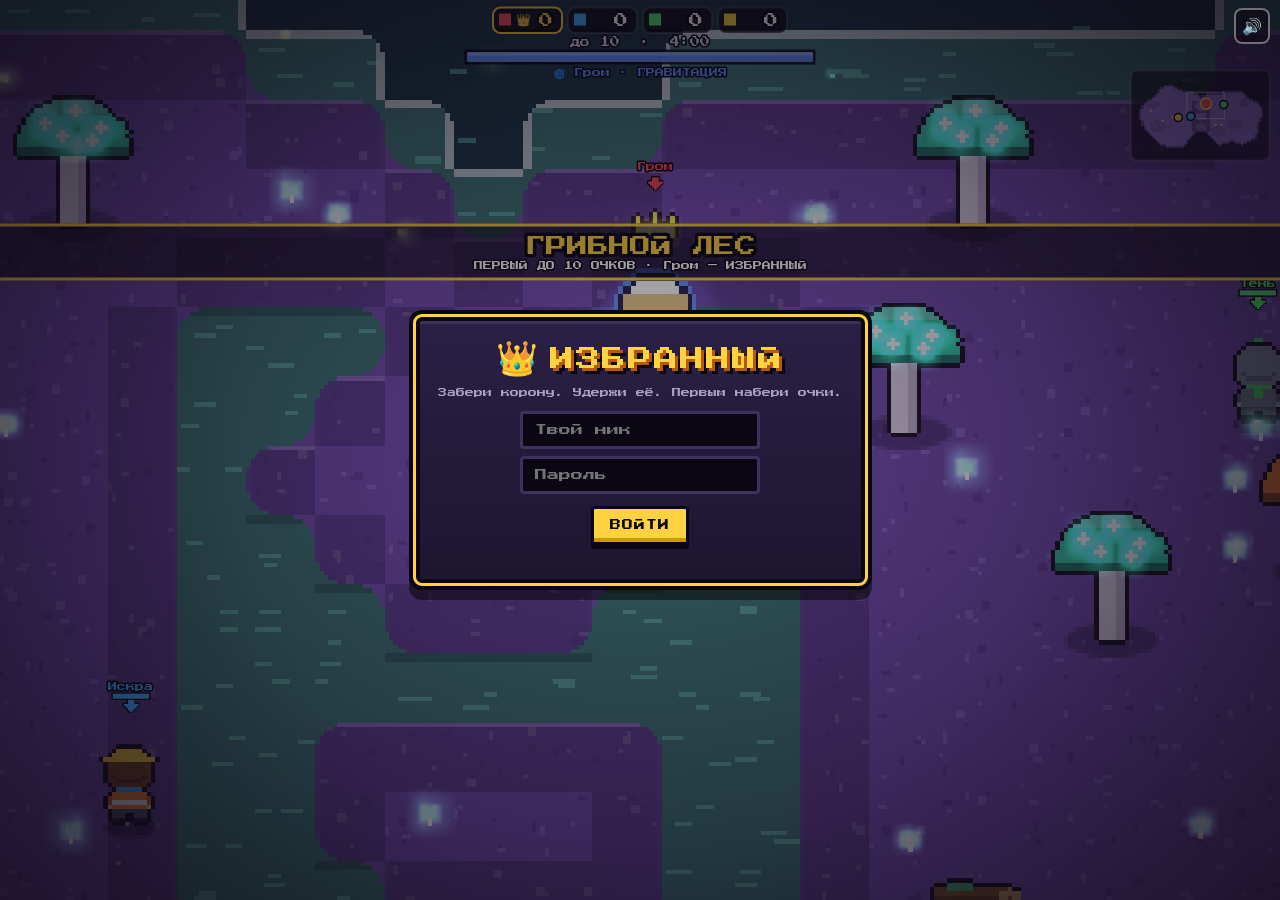
==== commit 17c24b07: "fix: single-file bundle lost multi-name exports; robust render loop; bundler verifies imports Co-Aut" ====
--- a/izbrannyi.html
+++ b/izbrannyi.html
@@ -365,7 +365,8 @@
 
 const T = { DEEP: 0, SHALLOW: 1, GROUND: 2, ALT: 3, BLOCK: 4 };
 const { MW, MH, TILE } = CFG;
-const WORLD_W = MW * TILE, WORLD_H = MH * TILE;
+const WORLD_W = MW * TILE;
+const WORLD_H = MH * TILE;
 
 function rng(seed) { let s = seed; return () => { s = (s * 16807) % 2147483647; return (s - 1) / 2147483646; }; }
 function noiseGrid(r, gw, gh) { const g = []; for (let i = 0; i < gw * gh; i++) g.push(r()); return (x, y) => {
@@ -499,7 +500,7 @@
   flows.set(key, { d, t: time }); return d;
 }
 
-return { T, WORLD_W, getMap, tileAt, walkable, moveCircle, safePoint, flowTo };
+return { T, WORLD_W, WORLD_H, getMap, tileAt, walkable, moveCircle, safePoint, flowTo };
 })();
 // ===== src/sim/world.js =====
 const __m_src_sim_world_js = (() => {
@@ -1565,7 +1566,9 @@
   g.drawImage(sprite, 0, 0); g.globalCompositeOperation = 'source-in'; g.fillStyle = color; g.fillRect(0, 0, c.width, c.height);
   m.set(color, c); return c;
 }
-const SPR_W = 16, SPR_H = 20 + PAD, SPR_PAD = PAD;
+const SPR_W = 16;
+const SPR_H = 20 + PAD;
+const SPR_PAD = PAD;
 
 // ---------- рисование из прямоугольников с автоконтуром ----------
 function outline(c, col = OUT) {
@@ -1633,7 +1636,7 @@
   return (crown = c);
 }
 
-return { mk, shade, charSprite, silhouette, SPR_W, gunSprite, objSprite, crownSprite };
+return { mk, shade, charSprite, silhouette, SPR_W, SPR_H, SPR_PAD, gunSprite, objSprite, crownSprite };
 })();
 // ===== src/render/tiles.js =====
 const __m_src_render_tiles_js = (() => {
@@ -2421,7 +2424,8 @@
   const offArrow = (e, color, icon) => {
     const [sx, sy] = W2S(e.x, e.y - 8); if (sx > 20 * u && sx < cw - 20 * u && sy > 20 * u && sy < ch - 20 * u) return;
     const a = Math.atan2(sy - ch / 2, sx - cw / 2), rx = cw / 2 - 30 * u, ry = ch / 2 - 62 * u, k = Math.min(rx / Math.abs(Math.cos(a) || 1e-6), ry / Math.abs(Math.sin(a) || 1e-6));
-    const ax = cw / 2 + Math.cos(a) * k, ay = ch / 2 + Math.sin(a) * k, pul = 1 + 0.12 * Math.sin(now / 150);
+    const ax = cw / 2 + Math.cos(a) * k; let ay = ch / 2 + Math.sin(a) * k; const pul = 1 + 0.12 * Math.sin(now / 150);
+    if (ax > mx - 16 * u && ay < my + mh + 18 * u) ay = my + mh + 18 * u; // не залезать на мини-карту
     ctx.save(); ctx.translate(ax, ay); ctx.rotate(a); ctx.scale(pul, pul);
     ctx.fillStyle = '#0b0712'; ctx.beginPath(); ctx.moveTo(13 * u, 0); ctx.lineTo(-7 * u, -10 * u); ctx.lineTo(-7 * u, 10 * u); ctx.closePath(); ctx.fill();
     ctx.fillStyle = color; ctx.beginPath(); ctx.moveTo(10 * u, 0); ctx.lineTo(-5 * u, -7 * u); ctx.lineTo(-5 * u, 7 * u); ctx.closePath(); ctx.fill(); ctx.restore();
@@ -3021,6 +3025,12 @@
 let lastFrame = performance.now();
 const setP = (el, v) => el.style.setProperty('--p', v.toFixed(2));
 function frame(now) {
+  requestAnimationFrame(frame); // сначала планируем следующий кадр: ошибка в одном кадре не остановит игру
+  try { drawFrame(now); } catch (e) { if (!frame.err) { frame.err = true; console.error(e); } }
+}
+function drawFrame(now) {
+  if (canvas.width !== Math.round(innerWidth * view.dpr) || canvas.height !== Math.round(innerHeight * view.dpr)) resize();
+  if (view.cw < 8 || view.ch < 8) return;
   const fdt = Math.min(0.05, (now - lastFrame) / 1000); lastFrame = now;
   let w = null, alpha = 1, opts = { aim: sample.aim };
   if (mode === 'client') {
@@ -3060,7 +3070,6 @@
     }
     if (w.match.phase === 'end' && !resultsShown) showResults(w);
   }
-  requestAnimationFrame(frame);
 }
 requestAnimationFrame(frame);
 show('scr-login');
